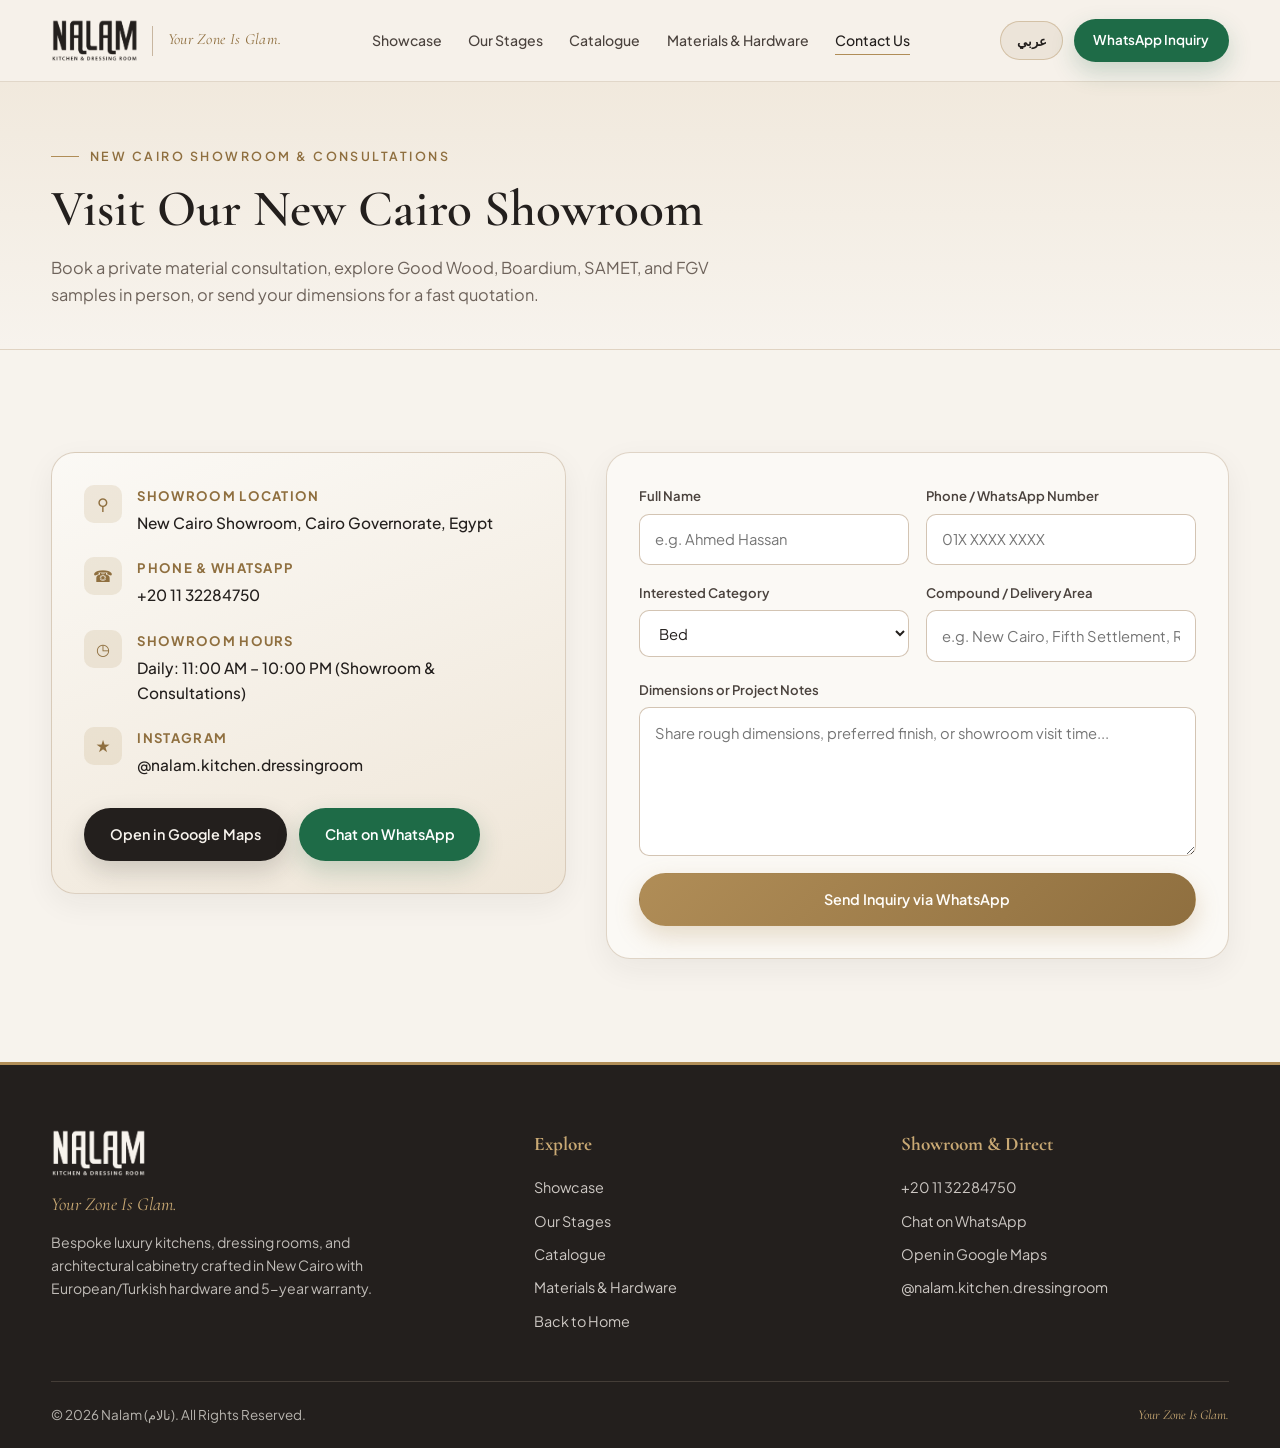
==== contact.html @ 6b7f54b6 "Last Sync: 2026-11-19 06:26 (Mobile)" ====
<!DOCTYPE html>
<html lang="en" dir="ltr">
<head>
  <meta charset="UTF-8">
  <meta name="viewport" content="width=device-width, initial-scale=1.0">
  <title>Contact &amp; Showroom Consultation — Nalam (نالام) New Cairo</title>
  <meta name="description" content="Visit the Nalam (نالام) New Cairo showroom or book a kitchen, dressing room, or custom furniture consultation directly via WhatsApp.">
  <link rel="preconnect" href="https://fonts.googleapis.com">
  <link rel="preconnect" href="https://fonts.gstatic.com" crossorigin>
  <link href="https://fonts.googleapis.com/css2?family=Amiri:wght@400;700&family=Cairo:wght@400;500;600;700&family=Cormorant+Garamond:ital,wght@0,500;0,600;0,700;1,400;1,600&family=Plus+Jakarta+Sans:wght@400;500;600;700&display=swap" rel="stylesheet">
  <link rel="stylesheet" href="css/style.css">
</head>
<body>

  <!-- Shared Sticky Glassmorphism Beige Header -->
  <header class="site-header" id="top">
    <div class="container header-inner">
      <a href="index.html" class="brand-lockup" aria-label="Nalam Home">
        <img src="assets/logo.png" alt="Nalam — Kitchen &amp; Dressing Room" class="brand-logo">
        <span class="brand-divider" aria-hidden="true"></span>
        <span class="brand-slogan">Your Zone Is Glam.</span>
      </a>

      <nav aria-label="Primary Navigation">
        <ul class="nav-links">
          <li><a href="index.html#showcase" data-i18n="nav_showcase">Showcase</a></li>
          <li><a href="index.html#stages" data-i18n="nav_stages">Our Stages</a></li>
          <li><a href="index.html#catalogue" data-i18n="nav_catalogue">Catalogue</a></li>
          <li><a href="index.html#materials" data-i18n="nav_materials">Materials &amp; Hardware</a></li>
          <li><a href="contact.html" class="active" data-i18n="nav_contact">Contact Us</a></li>
        </ul>
      </nav>

      <div class="header-actions">
        <button type="button" class="lang-toggle" data-lang-toggle aria-label="Switch Language">
          <span data-i18n="lang_btn">عربي</span>
        </button>
        <a href="https://wa.me/201132284750" target="_blank" rel="noopener noreferrer" class="btn btn-wa header-wa" data-i18n="nav_wa">WhatsApp Inquiry</a>
        <button type="button" class="menu-btn" id="mobileMenuBtn" aria-label="Menu" aria-expanded="false">&#9776;</button>
      </div>
    </div>
  </header>

  <!-- Mobile Navigation Drawer -->
  <div class="mobile-drawer" id="mobileDrawer">
    <ul>
      <li><a href="index.html#showcase" data-i18n="nav_showcase">Showcase</a></li>
      <li><a href="index.html#stages" data-i18n="nav_stages">Our Stages</a></li>
      <li><a href="index.html#catalogue" data-i18n="nav_catalogue">Catalogue</a></li>
      <li><a href="index.html#materials" data-i18n="nav_materials">Materials &amp; Hardware</a></li>
      <li><a href="contact.html" data-i18n="nav_contact">Contact Us</a></li>
    </ul>
    <a href="https://wa.me/201132284750" target="_blank" rel="noopener noreferrer" class="btn btn-wa" style="width:100%;" data-i18n="nav_wa">WhatsApp Inquiry</a>
  </div>

  <!-- Contact Page Hero -->
  <section class="page-hero">
    <div class="container">
      <div class="eyebrow" data-i18n="contact_eyebrow">NEW CAIRO SHOWROOM &amp; CONSULTATIONS</div>
      <h1 class="section-title" data-i18n="contact_page_title">Visit Our New Cairo Showroom</h1>
      <p class="section-subtitle" style="max-width:680px;" data-i18n="contact_page_sub">Book a private material consultation, explore Good Wood, Boardium, SAMET, and FGV samples in person, or send your dimensions for a fast quotation.</p>
    </div>
  </section>

  <!-- Showroom Details & Consultation Form -->
  <section class="section-pad contact-section">
    <div class="container">
      <div class="contact-grid">
        <div class="showroom-card">
          <div class="showroom-item">
            <div class="showroom-dot">&#9906;</div>
            <div>
              <h4 data-i18n="lbl_location">Showroom Location</h4>
              <p data-config-address>New Cairo Showroom, Cairo Governorate, Egypt</p>
            </div>
          </div>
          <div class="showroom-item">
            <div class="showroom-dot">&#9742;</div>
            <div>
              <h4 data-i18n="lbl_phone">Phone &amp; WhatsApp</h4>
              <a href="tel:+201132284750" dir="ltr">+20 11 32284750</a>
            </div>
          </div>
          <div class="showroom-item">
            <div class="showroom-dot">&#9719;</div>
            <div>
              <h4 data-i18n="lbl_hours">Showroom Hours</h4>
              <p data-config-hours>Daily: 11:00 AM – 10:00 PM (Showroom &amp; Consultations)</p>
            </div>
          </div>
          <div class="showroom-item">
            <div class="showroom-dot">&#9733;</div>
            <div>
              <h4 data-i18n="lbl_social">Instagram</h4>
              <a href="https://www.instagram.com/nalam.kitchen.dressingroom/" target="_blank" rel="noopener noreferrer">@nalam.kitchen.dressingroom</a>
            </div>
          </div>

          <div class="showroom-actions">
            <a href="https://maps.app.goo.gl/vt4eZUMmj4ZkwLQM6" target="_blank" rel="noopener noreferrer" class="btn btn-primary" data-i18n="btn_maps">Open in Google Maps</a>
            <a href="https://wa.me/201132284750" target="_blank" rel="noopener noreferrer" class="btn btn-wa" data-i18n="btn_wa_direct">Chat on WhatsApp</a>
          </div>
        </div>

        <form class="inquiry-form" data-wa-inquiry-form>
          <div class="form-group">
            <label for="cName" data-i18n="form_name">Full Name</label>
            <input id="cName" name="name" type="text" required data-i18n-placeholder="form_name_ph" placeholder="e.g. Ahmed Hassan">
          </div>
          <div class="form-group">
            <label for="cPhone" data-i18n="form_phone">Phone / WhatsApp Number</label>
            <input id="cPhone" name="phone" type="tel" required dir="ltr" data-i18n-placeholder="form_phone_ph" placeholder="01X XXXX XXXX">
          </div>
          <div class="form-group">
            <label for="cCat" data-i18n="form_category">Interested Category</label>
            <select id="cCat" name="category" data-inquiry-cat-select></select>
          </div>
          <div class="form-group">
            <label for="cArea" data-i18n="form_area">Compound / Delivery Area</label>
            <input id="cArea" name="area" type="text" required data-i18n-placeholder="form_area_ph" placeholder="e.g. New Cairo, Fifth Settlement, Rehab">
          </div>
          <div class="form-group full">
            <label for="cNotes" data-i18n="form_notes">Dimensions or Project Notes</label>
            <textarea id="cNotes" name="notes" rows="5" data-i18n-placeholder="form_notes_ph" placeholder="Share rough dimensions, preferred finish, or showroom visit time..."></textarea>
          </div>
          <div class="form-group full">
            <button type="submit" class="btn btn-gold" style="width:100%;" data-i18n="form_submit">Send Inquiry via WhatsApp</button>
          </div>
        </form>
      </div>
    </div>
  </section>

  <!-- Shared Global Footer -->
  <footer class="site-footer">
    <div class="container">
      <div class="footer-grid">
        <div>
          <img src="assets/logo-light.png" alt="Nalam — Kitchen &amp; Dressing Room" class="footer-logo">
          <div class="footer-slogan">Your Zone Is Glam.</div>
          <p class="footer-desc" data-i18n="footer_desc">Bespoke luxury kitchens, dressing rooms, and architectural cabinetry crafted in New Cairo with European/Turkish hardware and 5-year warranty.</p>
        </div>

        <div class="footer-col">
          <h4 data-i18n="footer_nav_title">Explore</h4>
          <ul class="footer-links">
            <li><a href="index.html#showcase" data-i18n="nav_showcase">Showcase</a></li>
            <li><a href="index.html#stages" data-i18n="nav_stages">Our Stages</a></li>
            <li><a href="index.html#catalogue" data-i18n="nav_catalogue">Catalogue</a></li>
            <li><a href="index.html#materials" data-i18n="nav_materials">Materials &amp; Hardware</a></li>
            <li><a href="index.html" data-i18n="back_home">Back to Home</a></li>
          </ul>
        </div>

        <div class="footer-col">
          <h4 data-i18n="footer_contact_title">Showroom &amp; Direct</h4>
          <ul class="footer-links">
            <li><a href="tel:+201132284750" dir="ltr">+20 11 32284750</a></li>
            <li><a href="https://wa.me/201132284750" target="_blank" rel="noopener noreferrer" data-i18n="btn_wa_direct">Chat on WhatsApp</a></li>
            <li><a href="https://maps.app.goo.gl/vt4eZUMmj4ZkwLQM6" target="_blank" rel="noopener noreferrer" data-i18n="btn_maps">Open in Google Maps</a></li>
            <li><a href="https://www.instagram.com/nalam.kitchen.dressingroom/" target="_blank" rel="noopener noreferrer">@nalam.kitchen.dressingroom</a></li>
          </ul>
        </div>
      </div>

      <div class="footer-bottom">
        <span>© 2026 Nalam (نالام). All Rights Reserved.</span>
        <span style="font-family:var(--font-serif);font-style:italic;color:var(--gold-light);">Your Zone Is Glam.</span>
      </div>
    </div>
  </footer>

  <div class="toast" id="nalamToast" role="status" aria-live="polite"></div>

  <script src="js/products.js"></script>
  <script src="js/main.js"></script>
</body>
</html>
---- css/style.css ----
/* ==========================================================================
   NALAM (نالام) — Luxury Custom Furniture, Kitchens & Dressing Rooms
   Warm Luxury Beige Architectural Editorial Stylesheet (EN / AR RTL Ready)
   ========================================================================== */

:root {
  --bg-cream: #F7F3ED;
  --bg-sand: #EFE6D8;
  --bg-card: #FBF9F5;
  --bg-glass: rgba(247, 243, 237, 0.86);
  --taupe: #C8B6A0;
  --taupe-soft: rgba(200, 182, 160, 0.35);
  --espresso: #231F1D;
  --espresso-soft: #4A423D;
  --espresso-muted: #6E635B;
  --gold: #B08D57;
  --gold-light: #C9A974;
  --gold-dark: #8F6F3F;
  --border-subtle: rgba(35, 31, 29, 0.1);
  --shadow-soft: 0 18px 45px rgba(35, 31, 29, 0.08);
  --shadow-card: 0 10px 30px rgba(35, 31, 29, 0.06);
  --shadow-hover: 0 22px 50px rgba(35, 31, 29, 0.13);
  --radius-sm: 10px;
  --radius-md: 16px;
  --radius-lg: 24px;
  --font-serif: 'Cormorant Garamond', Georgia, 'Times New Roman', serif;
  --font-sans: 'Plus Jakarta Sans', -apple-system, BlinkMacSystemFont, 'Segoe UI', sans-serif;
  --font-ar: 'Cairo', 'Tajawal', sans-serif;
  --font-ar-serif: 'Amiri', 'Cairo', serif;
  --header-h: 82px;
  --transition: 0.35s cubic-bezier(0.22, 1, 0.36, 1);
}

*, *::before, *::after {
  box-sizing: border-box;
  margin: 0;
  padding: 0;
}

html {
  scroll-behavior: smooth;
  font-size: 16px;
  background: var(--bg-cream);
  color: var(--espresso);
}

body {
  font-family: var(--font-sans);
  background: linear-gradient(180deg, var(--bg-cream) 0%, var(--bg-sand) 50%, var(--bg-cream) 100%);
  color: var(--espresso);
  line-height: 1.65;
  overflow-x: hidden;
  -webkit-font-smoothing: antialiased;
}

html[dir="rtl"] body {
  font-family: var(--font-ar);
}

html[dir="rtl"] h1,
html[dir="rtl"] h2,
html[dir="rtl"] h3,
html[dir="rtl"] .serif {
  font-family: var(--font-ar-serif);
  letter-spacing: 0;
}

img, video {
  max-width: 100%;
  display: block;
}

a {
  color: inherit;
  text-decoration: none;
}

button, input, select, textarea {
  font: inherit;
  color: inherit;
}

.container {
  width: min(1240px, 92%);
  margin-inline: auto;
}

.serif {
  font-family: var(--font-serif);
}

.eyebrow {
  display: inline-flex;
  align-items: center;
  gap: 0.65rem;
  font-size: 0.78rem;
  font-weight: 600;
  letter-spacing: 0.2em;
  text-transform: uppercase;
  color: var(--gold-dark);
  margin-bottom: 0.85rem;
}

html[dir="rtl"] .eyebrow {
  letter-spacing: 0.04em;
  text-transform: none;
  font-size: 0.88rem;
}

.eyebrow::before {
  content: '';
  width: 28px;
  height: 1px;
  background: var(--gold);
}

.section-header {
  max-width: 680px;
  margin-bottom: 3rem;
}

.section-header.centered {
  margin-inline: auto;
  text-align: center;
}

.section-header.centered .eyebrow {
  justify-content: center;
}

.section-header.centered .eyebrow::after {
  content: '';
  width: 28px;
  height: 1px;
  background: var(--gold);
}

.section-title {
  font-family: var(--font-serif);
  font-size: clamp(2rem, 4vw, 3.25rem);
  font-weight: 600;
  line-height: 1.15;
  color: var(--espresso);
  margin-bottom: 0.9rem;
}

.section-subtitle {
  font-size: 1.02rem;
  color: var(--espresso-muted);
  line-height: 1.7;
}

.section-pad {
  padding-block: clamp(4.5rem, 8vw, 7rem);
}

/* ==========================================================================
   Buttons
   ========================================================================== */
.btn {
  display: inline-flex;
  align-items: center;
  justify-content: center;
  gap: 0.55rem;
  padding: 0.85rem 1.55rem;
  border-radius: 999px;
  font-size: 0.9rem;
  font-weight: 600;
  border: 1px solid transparent;
  cursor: pointer;
  transition: transform var(--transition), background var(--transition), border-color var(--transition), box-shadow var(--transition), color var(--transition);
  white-space: nowrap;
}

.btn:hover {
  transform: translateY(-2px);
}

.btn-primary {
  background: var(--espresso);
  color: var(--bg-cream);
  box-shadow: 0 10px 24px rgba(35, 31, 29, 0.18);
}

.btn-primary:hover {
  background: #36302D;
  box-shadow: 0 14px 30px rgba(35, 31, 29, 0.24);
}

.btn-gold {
  background: linear-gradient(135deg, var(--gold) 0%, var(--gold-dark) 100%);
  color: #FFFDF9;
  box-shadow: 0 10px 24px rgba(176, 141, 87, 0.28);
}

.btn-gold:hover {
  background: linear-gradient(135deg, var(--gold-light) 0%, var(--gold) 100%);
}

.btn-outline {
  background: transparent;
  border-color: rgba(35, 31, 29, 0.24);
  color: var(--espresso);
}

.btn-outline:hover {
  border-color: var(--gold);
  background: rgba(176, 141, 87, 0.08);
}

.btn-wa {
  background: #1E6B47;
  color: #FFFFFF;
  box-shadow: 0 10px 24px rgba(30, 107, 71, 0.22);
}

.btn-wa:hover {
  background: #175739;
}

/* ==========================================================================
   Sticky Glassmorphism Header
   ========================================================================== */
.site-header {
  position: fixed;
  inset-inline: 0;
  top: 0;
  z-index: 900;
  height: var(--header-h);
  background: var(--bg-glass);
  backdrop-filter: blur(18px);
  -webkit-backdrop-filter: blur(18px);
  border-bottom: 1px solid rgba(200, 182, 160, 0.45);
  transition: box-shadow var(--transition), background var(--transition);
}

.site-header.scrolled {
  background: rgba(247, 243, 237, 0.94);
  box-shadow: 0 10px 30px rgba(35, 31, 29, 0.07);
}

.header-inner {
  height: 100%;
  display: flex;
  align-items: center;
  justify-content: space-between;
  gap: 1.25rem;
}

.brand-lockup {
  display: flex;
  align-items: center;
  gap: 0.9rem;
  flex-shrink: 0;
}

.brand-logo {
  height: 44px;
  width: auto;
  object-fit: contain;
}

.brand-divider {
  width: 1px;
  height: 30px;
  background: var(--taupe);
}

.brand-slogan {
  font-family: var(--font-serif);
  font-style: italic;
  font-size: 0.98rem;
  color: var(--gold-dark);
  letter-spacing: 0.02em;
  line-height: 1.2;
}

.nav-links {
  display: flex;
  align-items: center;
  gap: 1.65rem;
  list-style: none;
}

.nav-links a {
  font-size: 0.88rem;
  font-weight: 500;
  color: var(--espresso-soft);
  position: relative;
  padding-block: 0.25rem;
  transition: color var(--transition);
}

.nav-links a::after {
  content: '';
  position: absolute;
  inset-inline-start: 0;
  bottom: -2px;
  width: 0;
  height: 1.5px;
  background: var(--gold);
  transition: width var(--transition);
}

.nav-links a:hover,
.nav-links a.active {
  color: var(--espresso);
}

.nav-links a:hover::after,
.nav-links a.active::after {
  width: 100%;
}

.header-actions {
  display: flex;
  align-items: center;
  gap: 0.7rem;
}

.lang-toggle {
  display: inline-flex;
  align-items: center;
  gap: 0.35rem;
  padding: 0.48rem 0.95rem;
  border-radius: 999px;
  background: rgba(200, 182, 160, 0.22);
  border: 1px solid rgba(176, 141, 87, 0.4);
  font-size: 0.82rem;
  font-weight: 600;
  color: var(--espresso);
  cursor: pointer;
  transition: var(--transition);
}

.lang-toggle:hover {
  background: rgba(176, 141, 87, 0.2);
  border-color: var(--gold);
}

.header-wa {
  padding: 0.58rem 1.15rem;
  font-size: 0.84rem;
}

.menu-btn {
  display: none;
  background: transparent;
  border: 1px solid var(--taupe);
  border-radius: 10px;
  width: 42px;
  height: 42px;
  align-items: center;
  justify-content: center;
  cursor: pointer;
  color: var(--espresso);
}

.mobile-drawer {
  display: none;
  position: fixed;
  top: var(--header-h);
  inset-inline: 0;
  background: rgba(247, 243, 237, 0.98);
  backdrop-filter: blur(20px);
  border-bottom: 1px solid var(--taupe);
  padding: 1.5rem 5%;
  z-index: 890;
  box-shadow: var(--shadow-soft);
}

.mobile-drawer.open {
  display: block;
}

.mobile-drawer ul {
  list-style: none;
  display: flex;
  flex-direction: column;
  gap: 1rem;
  margin-bottom: 1.25rem;
}

.mobile-drawer a {
  font-size: 1.05rem;
  font-weight: 500;
}

/* ==========================================================================
   Hero Scroll-Reveal Kitchen Transformation (280vh Sticky Track)
   ========================================================================== */
.hero-scroll-track {
  position: relative;
  height: 300vh;
  background: linear-gradient(180deg, #F7F3ED 0%, #EFE6D8 100%);
}

.hero-sticky {
  position: sticky;
  top: 0;
  height: 100vh;
  padding-top: var(--header-h);
  display: flex;
  flex-direction: column;
  justify-content: center;
  overflow: hidden;
}

.hero-shell {
  width: min(1320px, 94%);
  margin-inline: auto;
  display: grid;
  grid-template-columns: 1.45fr 0.85fr;
  gap: 2.2rem;
  align-items: center;
}

.room-stage-frame {
  position: relative;
  width: 100%;
  aspect-ratio: 16 / 9;
  border-radius: var(--radius-lg);
  overflow: hidden;
  background: #E6DCCD;
  box-shadow: 0 28px 70px rgba(35, 31, 29, 0.16);
  border: 1px solid rgba(255, 255, 255, 0.65);
}

.room-layer {
  position: absolute;
  inset: 0;
  width: 100%;
  height: 100%;
  object-fit: cover;
  opacity: 0;
  transform: translateY(28px) scale(1.015);
  transition: opacity 0.55s cubic-bezier(0.22, 1, 0.36, 1), transform 0.65s cubic-bezier(0.22, 1, 0.36, 1);
  will-change: opacity, transform;
}

.room-layer.base-layer {
  opacity: 1;
  transform: none;
  z-index: 1;
}

.room-layer.visible {
  opacity: 1;
  transform: translateY(0) scale(1);
}

.room-layer[data-stage="1"] { z-index: 2; }
.room-layer[data-stage="2"] { z-index: 3; }
.room-layer[data-stage="3"] { z-index: 4; }
.room-layer[data-stage="4"] { z-index: 5; }
.room-layer[data-stage="5"] { z-index: 6; }

.stage-badge-overlay {
  position: absolute;
  top: 1rem;
  inset-inline-start: 1rem;
  z-index: 10;
  display: inline-flex;
  align-items: center;
  gap: 0.55rem;
  padding: 0.45rem 0.95rem;
  border-radius: 999px;
  background: rgba(35, 31, 29, 0.72);
  backdrop-filter: blur(10px);
  color: #F7F3ED;
  font-size: 0.78rem;
  font-weight: 600;
  letter-spacing: 0.08em;
}

.stage-badge-dot {
  width: 8px;
  height: 8px;
  border-radius: 50%;
  background: var(--gold-light);
  box-shadow: 0 0 10px var(--gold-light);
}

.stage-progress-bar {
  position: absolute;
  inset-inline: 0;
  bottom: 0;
  height: 4px;
  background: rgba(247, 243, 237, 0.25);
  z-index: 10;
}

.stage-progress-fill {
  height: 100%;
  width: 0%;
  background: linear-gradient(90deg, var(--gold) 0%, var(--gold-light) 100%);
  transition: width 0.15s linear;
}

.hero-editorial-panel {
  display: flex;
  flex-direction: column;
  gap: 1.25rem;
}

.hero-title {
  font-family: var(--font-serif);
  font-size: clamp(2.1rem, 3.6vw, 3.35rem);
  font-weight: 600;
  line-height: 1.1;
  color: var(--espresso);
}

.hero-title span {
  color: var(--gold-dark);
  font-style: italic;
}

.hero-lead {
  font-size: 0.98rem;
  color: var(--espresso-muted);
}

.stage-callout-stack {
  position: relative;
  min-height: 158px;
}

.stage-card {
  position: absolute;
  inset: 0;
  background: rgba(251, 249, 245, 0.92);
  border: 1px solid rgba(200, 182, 160, 0.65);
  border-radius: var(--radius-md);
  padding: 1.2rem 1.35rem;
  box-shadow: var(--shadow-card);
  opacity: 0;
  pointer-events: none;
  transform: translateY(60px);
  transition: opacity 0.45s cubic-bezier(0.22, 1, 0.36, 1), transform 0.55s cubic-bezier(0.22, 1, 0.36, 1);
  display: flex;
  flex-direction: column;
  justify-content: center;
}

.stage-card.active {
  opacity: 1;
  pointer-events: auto;
  transform: translateY(0);
}

.stage-card-step {
  font-size: 0.74rem;
  font-weight: 700;
  letter-spacing: 0.16em;
  text-transform: uppercase;
  color: var(--gold-dark);
  margin-bottom: 0.35rem;
}

.stage-card h3 {
  font-family: var(--font-serif);
  font-size: 1.45rem;
  font-weight: 600;
  color: var(--espresso);
  margin-bottom: 0.35rem;
}

.stage-card p {
  font-size: 0.88rem;
  color: var(--espresso-muted);
  line-height: 1.55;
}

.stage-pills {
  display: flex;
  flex-wrap: wrap;
  gap: 0.45rem;
}

.stage-pill {
  padding: 0.42rem 0.78rem;
  border-radius: 999px;
  font-size: 0.76rem;
  font-weight: 600;
  background: rgba(251, 249, 245, 0.75);
  border: 1px solid rgba(200, 182, 160, 0.7);
  color: var(--espresso-soft);
  cursor: pointer;
  transition: var(--transition);
}

.stage-pill:hover {
  border-color: var(--gold);
}

.stage-pill.active {
  background: var(--espresso);
  border-color: var(--espresso);
  color: var(--bg-cream);
}

.hero-cta-row {
  display: flex;
  flex-wrap: wrap;
  gap: 0.75rem;
  align-items: center;
}

.scroll-cue {
  display: inline-flex;
  align-items: center;
  gap: 0.5rem;
  font-size: 0.8rem;
  color: var(--espresso-muted);
  margin-top: 0.15rem;
}

.scroll-cue-line {
  width: 22px;
  height: 2px;
  background: var(--gold);
  animation: pulseLine 1.8s infinite ease-in-out;
}

@keyframes pulseLine {
  0%, 100% { opacity: 0.4; transform: scaleX(0.7); }
  50% { opacity: 1; transform: scaleX(1.1); }
}

/* ==========================================================================
   3-Stage Craftsmanship Journey & Real Project Spotlight
   ========================================================================== */
.stages-section {
  background: linear-gradient(180deg, var(--bg-sand) 0%, var(--bg-cream) 100%);
  border-top: 1px solid rgba(200, 182, 160, 0.35);
}

.journey-grid {
  display: grid;
  grid-template-columns: repeat(3, 1fr);
  gap: 1.75rem;
}

.journey-card {
  background: var(--bg-card);
  border-radius: var(--radius-lg);
  overflow: hidden;
  border: 1px solid rgba(200, 182, 160, 0.45);
  box-shadow: var(--shadow-card);
  transition: transform var(--transition), box-shadow var(--transition);
  display: flex;
  flex-direction: column;
}

.journey-card:hover {
  transform: translateY(-6px);
  box-shadow: var(--shadow-hover);
}

.journey-img-wrap {
  position: relative;
  aspect-ratio: 3 / 4;
  overflow: hidden;
  background: #EAE0D1;
  cursor: pointer;
}

.journey-img-wrap img {
  width: 100%;
  height: 100%;
  object-fit: cover;
  transition: transform 0.6s ease;
}

.journey-card:hover .journey-img-wrap img {
  transform: scale(1.03);
}

.journey-num {
  position: absolute;
  top: 1rem;
  inset-inline-start: 1rem;
  background: rgba(35, 31, 29, 0.82);
  color: var(--gold-light);
  font-family: var(--font-serif);
  font-size: 1.15rem;
  font-weight: 600;
  padding: 0.3rem 0.75rem;
  border-radius: 999px;
  backdrop-filter: blur(8px);
}

.journey-body {
  padding: 1.5rem;
  display: flex;
  flex-direction: column;
  gap: 0.55rem;
  flex: 1;
}

.journey-body h3 {
  font-family: var(--font-serif);
  font-size: 1.55rem;
  color: var(--espresso);
}

.journey-body p {
  font-size: 0.9rem;
  color: var(--espresso-muted);
}

.journey-tags {
  display: flex;
  flex-wrap: wrap;
  gap: 0.45rem;
  margin-top: auto;
  padding-top: 0.75rem;
}

.journey-tag {
  font-size: 0.74rem;
  font-weight: 600;
  padding: 0.28rem 0.68rem;
  border-radius: 999px;
  background: rgba(176, 141, 87, 0.13);
  color: var(--gold-dark);
}

/* Real Kitchen Spotlight */
.spotlight-box {
  margin-top: 4rem;
  background: var(--espresso);
  color: var(--bg-cream);
  border-radius: var(--radius-lg);
  padding: clamp(1.75rem, 4vw, 3rem);
  display: grid;
  grid-template-columns: 0.95fr 1.25fr;
  gap: 2.25rem;
  align-items: center;
  box-shadow: 0 24px 60px rgba(35, 31, 29, 0.2);
}

.spotlight-video-wrap {
  border-radius: var(--radius-md);
  overflow: hidden;
  background: #141110;
  border: 1px solid rgba(176, 141, 87, 0.35);
  aspect-ratio: 9 / 14;
  max-height: 500px;
  margin-inline: auto;
  width: 100%;
  max-width: 340px;
}

.spotlight-video-wrap video {
  width: 100%;
  height: 100%;
  object-fit: cover;
}

.spotlight-content .eyebrow {
  color: var(--gold-light);
}

.spotlight-content h3 {
  font-family: var(--font-serif);
  font-size: clamp(1.8rem, 3vw, 2.5rem);
  margin-bottom: 0.8rem;
  color: #FFFDF9;
}

.spotlight-quote {
  font-size: 0.98rem;
  color: rgba(247, 243, 237, 0.85);
  border-inline-start: 2px solid var(--gold);
  padding-inline-start: 1.1rem;
  margin-bottom: 1.5rem;
  line-height: 1.75;
}

.spotlight-photos {
  display: grid;
  grid-template-columns: 1fr 1fr;
  gap: 1rem;
}

.spotlight-photos img {
  width: 100%;
  aspect-ratio: 4 / 3;
  object-fit: cover;
  border-radius: var(--radius-sm);
  border: 1px solid rgba(200, 182, 160, 0.28);
  cursor: pointer;
  transition: transform var(--transition);
}

.spotlight-photos img:hover {
  transform: scale(1.03);
}

/* ==========================================================================
   Interactive 9-Category Sales Catalogue
   ========================================================================== */
.catalogue-section {
  background: var(--bg-cream);
}

.filter-bar {
  display: flex;
  flex-wrap: wrap;
  gap: 0.55rem;
  margin-bottom: 2.25rem;
}

.filter-tab {
  padding: 0.62rem 1.2rem;
  border-radius: 999px;
  background: var(--bg-card);
  border: 1px solid rgba(200, 182, 160, 0.65);
  color: var(--espresso-soft);
  font-size: 0.86rem;
  font-weight: 600;
  cursor: pointer;
  transition: var(--transition);
  display: inline-flex;
  align-items: center;
  gap: 0.4rem;
}

.filter-tab:hover {
  border-color: var(--gold);
  color: var(--espresso);
}

.filter-tab.active {
  background: var(--espresso);
  border-color: var(--espresso);
  color: var(--bg-cream);
  box-shadow: 0 8px 20px rgba(35, 31, 29, 0.16);
}

.filter-count {
  font-size: 0.72rem;
  opacity: 0.7;
}

.catalogue-grid {
  display: grid;
  grid-template-columns: repeat(3, 1fr);
  gap: 1.75rem;
}

.product-card {
  background: var(--bg-card);
  border-radius: var(--radius-md);
  overflow: hidden;
  border: 1px solid rgba(200, 182, 160, 0.45);
  box-shadow: var(--shadow-card);
  display: flex;
  flex-direction: column;
  transition: transform var(--transition), box-shadow var(--transition), border-color var(--transition);
  cursor: pointer;
}

.product-card:hover {
  transform: translateY(-6px);
  box-shadow: var(--shadow-hover);
  border-color: var(--gold);
}

.product-media {
  position: relative;
  aspect-ratio: 4 / 3;
  background: linear-gradient(135deg, #EFE6D8 0%, #E5D7C3 100%);
  overflow: hidden;
}

.product-media img {
  width: 100%;
  height: 100%;
  object-fit: cover;
  transition: transform 0.55s ease;
}

.product-card:hover .product-media img {
  transform: scale(1.04);
}

.product-cat-badge {
  position: absolute;
  top: 0.9rem;
  inset-inline-start: 0.9rem;
  padding: 0.32rem 0.78rem;
  border-radius: 999px;
  background: rgba(247, 243, 237, 0.92);
  backdrop-filter: blur(8px);
  color: var(--espresso);
  font-size: 0.74rem;
  font-weight: 700;
  letter-spacing: 0.05em;
  text-transform: uppercase;
}

.product-views-badge {
  position: absolute;
  bottom: 0.85rem;
  inset-inline-end: 0.85rem;
  padding: 0.28rem 0.68rem;
  border-radius: 999px;
  background: rgba(35, 31, 29, 0.74);
  color: #F7F3ED;
  font-size: 0.72rem;
  font-weight: 600;
}

.product-body {
  padding: 1.35rem 1.4rem 1.45rem;
  display: flex;
  flex-direction: column;
  gap: 0.6rem;
  flex: 1;
}

.product-title {
  font-family: var(--font-serif);
  font-size: 1.42rem;
  font-weight: 600;
  color: var(--espresso);
  line-height: 1.25;
}

.product-dims {
  font-size: 0.82rem;
  color: var(--gold-dark);
  font-weight: 600;
}

.product-spec {
  font-size: 0.85rem;
  color: var(--espresso-muted);
  line-height: 1.55;
  flex: 1;
}

.product-footer {
  display: flex;
  align-items: center;
  justify-content: space-between;
  gap: 0.75rem;
  padding-top: 0.9rem;
  margin-top: 0.35rem;
  border-top: 1px solid rgba(200, 182, 160, 0.4);
}

.product-price {
  display: flex;
  flex-direction: column;
}

.product-price-label {
  font-size: 0.7rem;
  text-transform: uppercase;
  letter-spacing: 0.08em;
  color: var(--espresso-muted);
}

.product-price-val {
  font-size: 1.15rem;
  font-weight: 700;
  color: var(--espresso);
}

.product-view-btn {
  padding: 0.55rem 1rem;
  font-size: 0.8rem;
}

/* ==========================================================================
   Materials & Hardware Section
   ========================================================================== */
.materials-section {
  background: linear-gradient(180deg, var(--bg-sand) 0%, #E9DEC9 100%);
  border-block: 1px solid rgba(200, 182, 160, 0.45);
}

.materials-grid {
  display: grid;
  grid-template-columns: repeat(4, 1fr);
  gap: 1.4rem;
}

.material-card {
  background: rgba(251, 249, 245, 0.9);
  border: 1px solid rgba(200, 182, 160, 0.55);
  border-radius: var(--radius-md);
  padding: 1.65rem 1.45rem;
  box-shadow: var(--shadow-card);
  display: flex;
  flex-direction: column;
  gap: 0.7rem;
  transition: transform var(--transition);
}

.material-card:hover {
  transform: translateY(-4px);
}

.material-icon {
  width: 46px;
  height: 46px;
  border-radius: 12px;
  background: linear-gradient(135deg, rgba(176, 141, 87, 0.2), rgba(200, 182, 160, 0.25));
  color: var(--gold-dark);
  display: grid;
  place-items: center;
  font-weight: 700;
  font-size: 1.1rem;
}

.material-card h3 {
  font-family: var(--font-serif);
  font-size: 1.38rem;
  color: var(--espresso);
}

.material-card p {
  font-size: 0.87rem;
  color: var(--espresso-muted);
  line-height: 1.6;
}

.warranty-strip {
  margin-top: 2.5rem;
  background: var(--espresso);
  color: var(--bg-cream);
  border-radius: var(--radius-md);
  padding: 1.5rem 2rem;
  display: grid;
  grid-template-columns: repeat(3, 1fr);
  gap: 1.5rem;
  text-align: center;
}

.warranty-item strong {
  display: block;
  font-family: var(--font-serif);
  font-size: 1.35rem;
  color: var(--gold-light);
  margin-bottom: 0.2rem;
}

.warranty-item span {
  font-size: 0.84rem;
  color: rgba(247, 243, 237, 0.78);
}

/* ==========================================================================
   Contact & Showroom Section
   ========================================================================== */
.contact-section {
  background: var(--bg-cream);
}

.contact-grid {
  display: grid;
  grid-template-columns: 0.95fr 1.15fr;
  gap: 2.5rem;
  align-items: start;
}

.showroom-card {
  background: linear-gradient(160deg, #FBF9F5 0%, #EFE6D8 100%);
  border: 1px solid rgba(200, 182, 160, 0.6);
  border-radius: var(--radius-lg);
  padding: 2rem;
  box-shadow: var(--shadow-card);
  display: flex;
  flex-direction: column;
  gap: 1.35rem;
}

.showroom-item {
  display: flex;
  gap: 0.95rem;
  align-items: flex-start;
}

.showroom-dot {
  width: 38px;
  height: 38px;
  border-radius: 10px;
  background: rgba(176, 141, 87, 0.16);
  color: var(--gold-dark);
  display: grid;
  place-items: center;
  flex-shrink: 0;
}

.showroom-item h4 {
  font-size: 0.82rem;
  text-transform: uppercase;
  letter-spacing: 0.1em;
  color: var(--gold-dark);
  margin-bottom: 0.2rem;
}

.showroom-item p, .showroom-item a {
  font-size: 0.96rem;
  color: var(--espresso);
  font-weight: 500;
}

.showroom-actions {
  display: flex;
  flex-wrap: wrap;
  gap: 0.75rem;
  padding-top: 0.5rem;
}

.inquiry-form {
  background: var(--bg-card);
  border: 1px solid rgba(200, 182, 160, 0.55);
  border-radius: var(--radius-lg);
  padding: 2rem;
  box-shadow: var(--shadow-card);
  display: grid;
  grid-template-columns: 1fr 1fr;
  gap: 1.1rem;
}

.form-group {
  display: flex;
  flex-direction: column;
  gap: 0.4rem;
}

.form-group.full {
  grid-column: 1 / -1;
}

.form-group label {
  font-size: 0.82rem;
  font-weight: 600;
  color: var(--espresso-soft);
}

.form-group input,
.form-group select,
.form-group textarea {
  padding: 0.78rem 0.95rem;
  border-radius: var(--radius-sm);
  border: 1px solid rgba(200, 182, 160, 0.8);
  background: #FFFFFF;
  font-size: 0.92rem;
  transition: border-color var(--transition), box-shadow var(--transition);
}

.form-group input:focus,
.form-group select:focus,
.form-group textarea:focus {
  outline: none;
  border-color: var(--gold);
  box-shadow: 0 0 0 3px rgba(176, 141, 87, 0.15);
}

/* ==========================================================================
   Multi-View Product Modal / Lightbox
   ========================================================================== */
.modal-backdrop {
  position: fixed;
  inset: 0;
  z-index: 1200;
  background: rgba(24, 20, 18, 0.76);
  backdrop-filter: blur(8px);
  display: none;
  align-items: center;
  justify-content: center;
  padding: 1.25rem;
  overflow-y: auto;
}

.modal-backdrop.open {
  display: flex;
}

.modal-panel {
  width: min(1040px, 100%);
  max-height: 92vh;
  overflow-y: auto;
  background: var(--bg-cream);
  border-radius: var(--radius-lg);
  border: 1px solid rgba(200, 182, 160, 0.65);
  box-shadow: 0 32px 80px rgba(0, 0, 0, 0.35);
  position: relative;
  display: grid;
  grid-template-columns: 1.15fr 1fr;
}

.modal-close {
  position: absolute;
  top: 1rem;
  inset-inline-end: 1rem;
  z-index: 20;
  width: 40px;
  height: 40px;
  border-radius: 50%;
  border: 1px solid rgba(200, 182, 160, 0.7);
  background: rgba(247, 243, 237, 0.94);
  color: var(--espresso);
  font-size: 1.25rem;
  cursor: pointer;
  display: grid;
  place-items: center;
  transition: var(--transition);
}

.modal-close:hover {
  background: var(--espresso);
  color: var(--bg-cream);
}

.modal-gallery {
  padding: 1.5rem;
  background: linear-gradient(180deg, #EFE6D8 0%, #F7F3ED 100%);
  display: flex;
  flex-direction: column;
  gap: 1rem;
}

.modal-main-img-wrap {
  position: relative;
  aspect-ratio: 4 / 3;
  border-radius: var(--radius-md);
  overflow: hidden;
  background: #E4D7C5;
  border: 1px solid rgba(200, 182, 160, 0.5);
}

.modal-main-img-wrap img {
  width: 100%;
  height: 100%;
  object-fit: cover;
}

.modal-angle-label {
  position: absolute;
  bottom: 0.75rem;
  inset-inline-start: 0.75rem;
  padding: 0.3rem 0.75rem;
  border-radius: 999px;
  background: rgba(35, 31, 29, 0.78);
  color: #FFFDF9;
  font-size: 0.75rem;
  font-weight: 600;
}

.modal-thumbs {
  display: grid;
  grid-template-columns: repeat(4, 1fr);
  gap: 0.65rem;
}

.modal-thumb {
  border-radius: 10px;
  overflow: hidden;
  border: 2px solid transparent;
  background: #E7DCCB;
  cursor: pointer;
  padding: 0;
  text-align: center;
  transition: var(--transition);
}

.modal-thumb img {
  width: 100%;
  aspect-ratio: 4 / 3;
  object-fit: cover;
}

.modal-thumb span {
  display: block;
  font-size: 0.68rem;
  font-weight: 600;
  padding: 0.3rem 0.2rem;
  color: var(--espresso-soft);
  background: var(--bg-card);
}

.modal-thumb.active {
  border-color: var(--gold);
  box-shadow: 0 6px 16px rgba(176, 141, 87, 0.25);
}

.modal-details {
  padding: 1.85rem 1.75rem;
  display: flex;
  flex-direction: column;
  gap: 1rem;
}

.modal-details h2 {
  font-family: var(--font-serif);
  font-size: 1.9rem;
  line-height: 1.15;
}

.modal-price-bar {
  display: flex;
  align-items: baseline;
  justify-content: space-between;
  padding: 0.85rem 1rem;
  background: rgba(200, 182, 160, 0.22);
  border-radius: var(--radius-sm);
  border: 1px solid rgba(176, 141, 87, 0.35);
}

.modal-price-val {
  font-size: 1.45rem;
  font-weight: 700;
  color: var(--espresso);
}

.modal-specs-list {
  list-style: none;
  display: flex;
  flex-direction: column;
  gap: 0.45rem;
  font-size: 0.87rem;
  color: var(--espresso-soft);
}

.modal-specs-list li {
  display: flex;
  gap: 0.5rem;
}

.modal-specs-list strong {
  color: var(--espresso);
}

.order-box {
  margin-top: 0.35rem;
  padding: 1.1rem;
  border-radius: var(--radius-md);
  background: var(--bg-card);
  border: 1px solid rgba(200, 182, 160, 0.65);
  display: flex;
  flex-direction: column;
  gap: 0.75rem;
}

.order-box h4 {
  font-size: 0.88rem;
  font-weight: 700;
  color: var(--gold-dark);
}

.instapay-pill {
  display: flex;
  align-items: center;
  justify-content: space-between;
  gap: 0.5rem;
  padding: 0.5rem 0.75rem;
  border-radius: 8px;
  background: rgba(176, 141, 87, 0.12);
  font-size: 0.8rem;
}

.copy-btn {
  padding: 0.25rem 0.6rem;
  border-radius: 6px;
  border: 1px solid var(--gold);
  background: transparent;
  color: var(--gold-dark);
  font-size: 0.74rem;
  font-weight: 600;
  cursor: pointer;
}

.order-grid {
  display: grid;
  grid-template-columns: 1fr 1fr;
  gap: 0.65rem;
}

.order-grid input,
.order-grid select {
  padding: 0.62rem 0.8rem;
  border-radius: 8px;
  border: 1px solid rgba(200, 182, 160, 0.8);
  background: #FFFFFF;
  font-size: 0.85rem;
}

.order-grid .full {
  grid-column: 1 / -1;
}

/* Image Zoom Lightbox */
.zoom-modal {
  position: fixed;
  inset: 0;
  z-index: 1300;
  background: rgba(18, 15, 14, 0.9);
  display: none;
  align-items: center;
  justify-content: center;
  padding: 1.5rem;
}

.zoom-modal.open {
  display: flex;
}

.zoom-modal img {
  max-height: 88vh;
  max-width: 92vw;
  border-radius: var(--radius-md);
  box-shadow: 0 24px 70px rgba(0, 0, 0, 0.5);
}

/* Toast Notification */
.toast {
  position: fixed;
  bottom: 1.5rem;
  inset-inline-end: 1.5rem;
  z-index: 1400;
  background: var(--espresso);
  color: var(--bg-cream);
  padding: 0.8rem 1.25rem;
  border-radius: 12px;
  border: 1px solid var(--gold);
  font-size: 0.86rem;
  box-shadow: 0 14px 36px rgba(0, 0, 0, 0.25);
  opacity: 0;
  transform: translateY(16px);
  pointer-events: none;
  transition: var(--transition);
}

.toast.show {
  opacity: 1;
  transform: translateY(0);
}

/* ==========================================================================
   Global Footer (Shared Across Every Page)
   ========================================================================== */
.site-footer {
  background: var(--espresso);
  color: var(--bg-cream);
  padding-top: 4rem;
  border-top: 3px solid var(--gold);
}

.footer-grid {
  display: grid;
  grid-template-columns: 1.35fr 1fr 1fr;
  gap: 2.5rem;
  padding-bottom: 3rem;
}

.footer-logo {
  height: 48px;
  width: auto;
  margin-bottom: 0.75rem;
}

.footer-slogan {
  font-family: var(--font-serif);
  font-style: italic;
  font-size: 1.15rem;
  color: var(--gold-light);
  margin-bottom: 0.75rem;
}

.footer-desc {
  font-size: 0.88rem;
  color: rgba(247, 243, 237, 0.74);
  max-width: 360px;
}

.footer-col h4 {
  font-family: var(--font-serif);
  font-size: 1.2rem;
  color: var(--gold-light);
  margin-bottom: 1rem;
}

.footer-links {
  list-style: none;
  display: flex;
  flex-direction: column;
  gap: 0.6rem;
  font-size: 0.9rem;
  color: rgba(247, 243, 237, 0.8);
}

.footer-links a:hover {
  color: var(--gold-light);
}

.footer-bottom {
  border-top: 1px solid rgba(200, 182, 160, 0.2);
  padding-block: 1.35rem;
  display: flex;
  flex-wrap: wrap;
  align-items: center;
  justify-content: space-between;
  gap: 0.75rem;
  font-size: 0.84rem;
  color: rgba(247, 243, 237, 0.7);
}

/* Contact Dedicated Page Hero */
.page-hero {
  padding-top: calc(var(--header-h) + 3.5rem);
  padding-bottom: 2.5rem;
  background: linear-gradient(180deg, var(--bg-sand) 0%, var(--bg-cream) 100%);
  border-bottom: 1px solid rgba(200, 182, 160, 0.4);
}

/* ==========================================================================
   Responsive Design
   ========================================================================== */
@media (max-width: 1080px) {
  .hero-shell {
    grid-template-columns: 1fr;
    gap: 1.35rem;
  }
  .hero-sticky {
    justify-content: flex-start;
    padding-top: calc(var(--header-h) + 1rem);
  }
  .catalogue-grid,
  .journey-grid {
    grid-template-columns: repeat(2, 1fr);
  }
  .materials-grid {
    grid-template-columns: repeat(2, 1fr);
  }
  .spotlight-box,
  .contact-grid,
  .modal-panel {
    grid-template-columns: 1fr;
  }
  .footer-grid {
    grid-template-columns: 1fr 1fr;
  }
}

@media (max-width: 820px) {
  .nav-links,
  .brand-divider,
  .brand-slogan,
  .header-wa {
    display: none;
  }
  .menu-btn {
    display: inline-flex;
  }
  .hero-scroll-track {
    height: 260vh;
  }
  .catalogue-grid,
  .journey-grid,
  .materials-grid,
  .warranty-strip,
  .inquiry-form,
  .footer-grid {
    grid-template-columns: 1fr;
  }
  .order-grid {
    grid-template-columns: 1fr;
  }
}
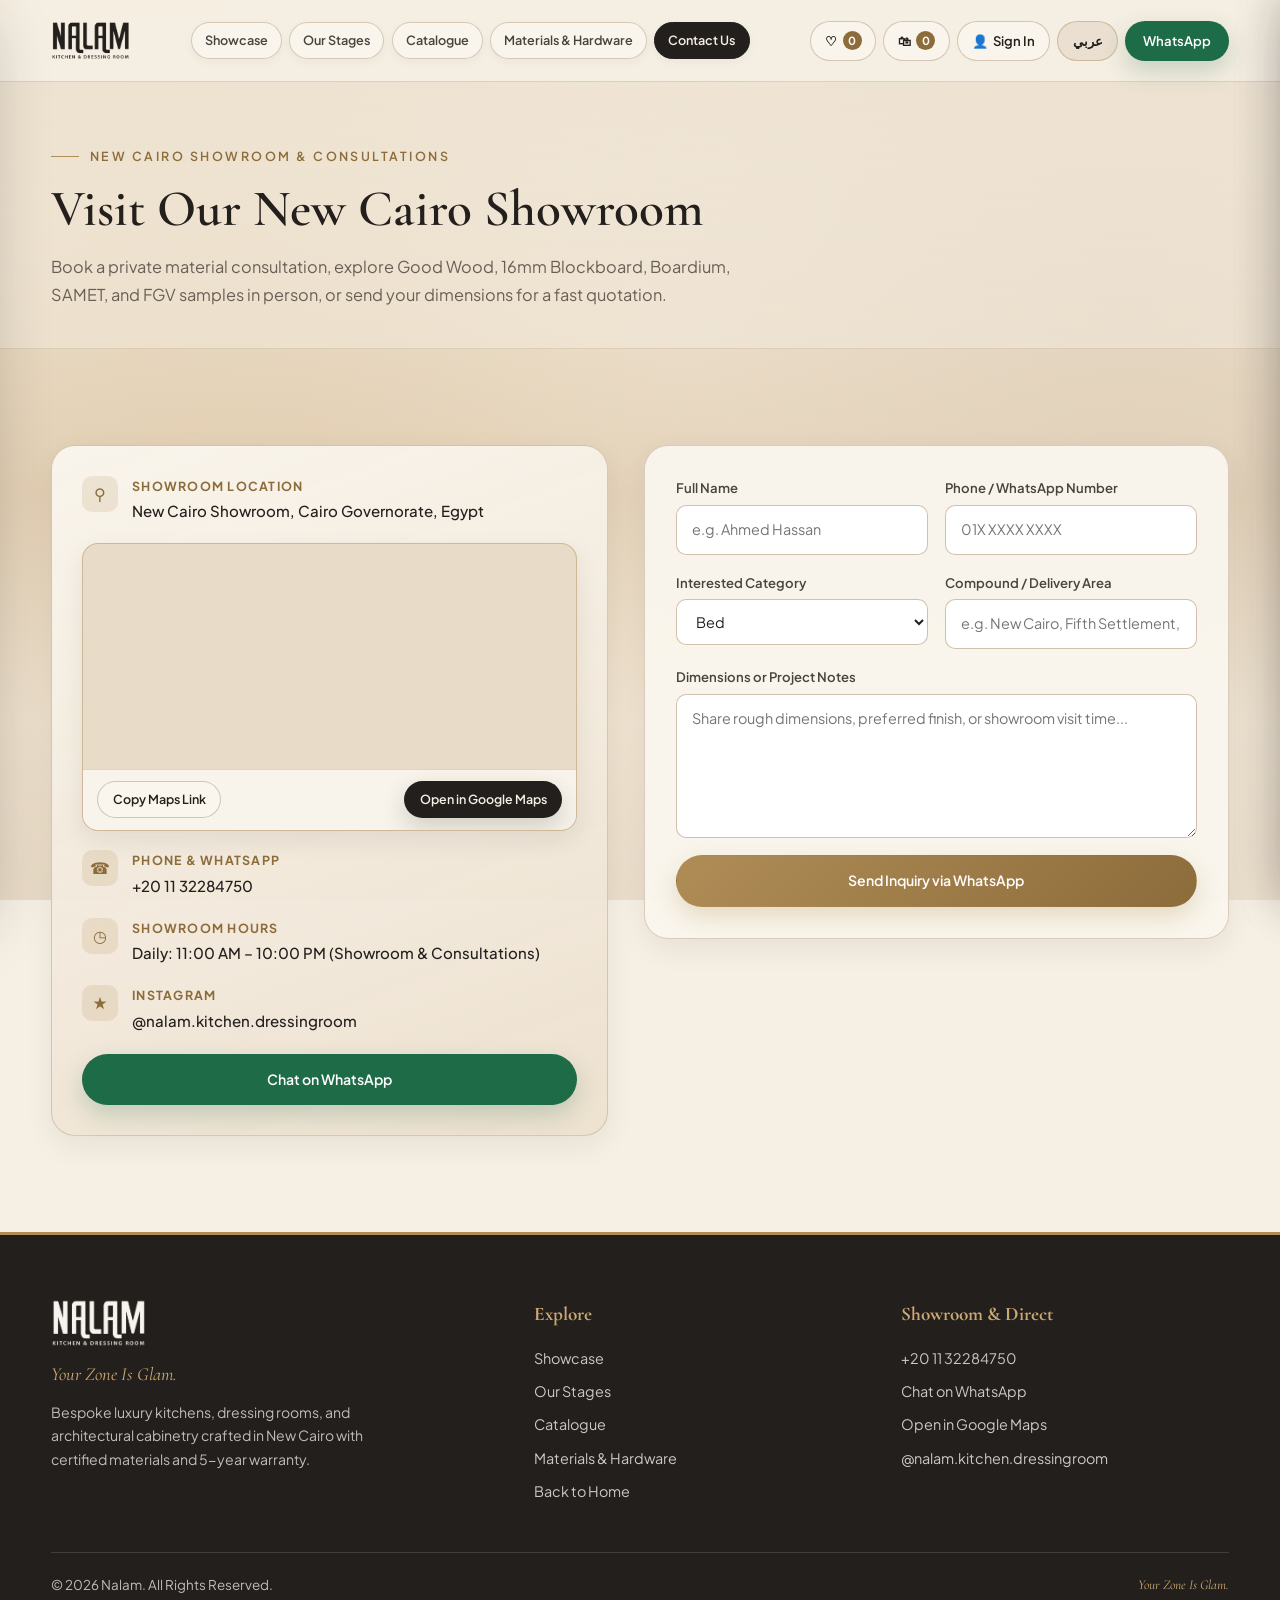
==== commit f179f0fc: "Last Sync: 2026-11-19 16:25 (Mobile)" ====
--- a/contact.html
+++ b/contact.html
@@ -3,8 +3,8 @@
 <head>
   <meta charset="UTF-8">
   <meta name="viewport" content="width=device-width, initial-scale=1.0">
-  <title>Contact &amp; Showroom Consultation — Nalam (نالام) New Cairo</title>
-  <meta name="description" content="Visit the Nalam (نالام) New Cairo showroom or book a kitchen, dressing room, or custom furniture consultation directly via WhatsApp.">
+  <title>Contact &amp; Showroom Consultation — Nalam New Cairo</title>
+  <meta name="description" content="Visit the Nalam New Cairo showroom or book a kitchen, dressing room, or custom furniture consultation directly via WhatsApp.">
   <link rel="preconnect" href="https://fonts.googleapis.com">
   <link rel="preconnect" href="https://fonts.gstatic.com" crossorigin>
   <link href="https://fonts.googleapis.com/css2?family=Amiri:wght@400;700&family=Cairo:wght@400;500;600;700&family=Cormorant+Garamond:ital,wght@0,500;0,600;0,700;1,400;1,600&family=Plus+Jakarta+Sans:wght@400;500;600;700&display=swap" rel="stylesheet">
@@ -15,11 +15,14 @@
   <!-- Shared Sticky Glassmorphism Beige Header -->
   <header class="site-header" id="top">
     <div class="container header-inner">
-      <a href="index.html" class="brand-lockup" aria-label="Nalam Home">
-        <img src="assets/logo.png" alt="Nalam — Kitchen &amp; Dressing Room" class="brand-logo">
-        <span class="brand-divider" aria-hidden="true"></span>
-        <span class="brand-slogan">Your Zone Is Glam.</span>
-      </a>
+      <div style="display:flex;align-items:center;gap:0.65rem;">
+        <button type="button" class="menu-btn" id="mobileMenuBtn" aria-label="Open Menu" aria-expanded="false">&#9776;</button>
+        <a href="index.html" class="brand-lockup" aria-label="Nalam Home">
+          <img src="assets/logo.png" alt="Nalam — Kitchen &amp; Dressing Room" class="brand-logo">
+          <span class="brand-divider" aria-hidden="true"></span>
+          <span class="brand-slogan">Your Zone Is Glam.</span>
+        </a>
+      </div>
 
       <nav aria-label="Primary Navigation">
         <ul class="nav-links">
@@ -32,17 +35,33 @@
       </nav>
 
       <div class="header-actions">
+        <button type="button" class="btn-icon" data-open-wishlist aria-label="Wishlist">
+          <span>&#9825;</span>
+          <span class="badge-count" data-wish-badge>0</span>
+        </button>
+        <button type="button" class="btn-icon" data-open-cart aria-label="Shopping Cart">
+          <span>&#128717;</span>
+          <span class="badge-count" data-cart-badge>0</span>
+        </button>
+        <button type="button" class="btn-icon" data-open-auth aria-label="Account">
+          <span>&#128100;</span>
+          <span class="btn-icon-label" data-account-label>Sign In</span>
+        </button>
         <button type="button" class="lang-toggle" data-lang-toggle aria-label="Switch Language">
           <span data-i18n="lang_btn">عربي</span>
         </button>
-        <a href="https://wa.me/201132284750" target="_blank" rel="noopener noreferrer" class="btn btn-wa header-wa" data-i18n="nav_wa">WhatsApp Inquiry</a>
-        <button type="button" class="menu-btn" id="mobileMenuBtn" aria-label="Menu" aria-expanded="false">&#9776;</button>
+        <a href="https://wa.me/201132284750" target="_blank" rel="noopener noreferrer" class="btn btn-wa header-wa" data-i18n="nav_wa">WhatsApp</a>
       </div>
     </div>
   </header>
 
-  <!-- Mobile Navigation Drawer -->
-  <div class="mobile-drawer" id="mobileDrawer">
+  <!-- Mobile Drawer Click-Outside Backdrop & Slide-In Menu -->
+  <div class="mobile-drawer-backdrop" id="mobileDrawerBackdrop"></div>
+  <aside class="mobile-drawer" id="mobileDrawer" aria-label="Mobile Navigation">
+    <div class="mobile-drawer-head">
+      <img src="assets/logo.png" alt="Nalam" style="height:34px;width:auto;">
+      <button type="button" class="drawer-close-btn" id="mobileDrawerCloseBtn" aria-label="Close Menu">&times;</button>
+    </div>
     <ul>
       <li><a href="index.html#showcase" data-i18n="nav_showcase">Showcase</a></li>
       <li><a href="index.html#stages" data-i18n="nav_stages">Our Stages</a></li>
@@ -50,19 +69,22 @@
       <li><a href="index.html#materials" data-i18n="nav_materials">Materials &amp; Hardware</a></li>
       <li><a href="contact.html" data-i18n="nav_contact">Contact Us</a></li>
     </ul>
-    <a href="https://wa.me/201132284750" target="_blank" rel="noopener noreferrer" class="btn btn-wa" style="width:100%;" data-i18n="nav_wa">WhatsApp Inquiry</a>
-  </div>
+    <button type="button" class="btn btn-outline" style="width:100%;" data-open-auth>
+      <span data-account-label>Sign In</span>
+    </button>
+    <a href="https://wa.me/201132284750" target="_blank" rel="noopener noreferrer" class="btn btn-wa" style="width:100%;" data-i18n="nav_wa">WhatsApp</a>
+  </aside>
 
   <!-- Contact Page Hero -->
   <section class="page-hero">
     <div class="container">
       <div class="eyebrow" data-i18n="contact_eyebrow">NEW CAIRO SHOWROOM &amp; CONSULTATIONS</div>
       <h1 class="section-title" data-i18n="contact_page_title">Visit Our New Cairo Showroom</h1>
-      <p class="section-subtitle" style="max-width:680px;" data-i18n="contact_page_sub">Book a private material consultation, explore Good Wood, Boardium, SAMET, and FGV samples in person, or send your dimensions for a fast quotation.</p>
+      <p class="section-subtitle" style="max-width:680px;" data-i18n="contact_page_sub">Book a private material consultation, explore Good Wood, 16mm Blockboard, Boardium, SAMET, and FGV samples in person, or send your dimensions for a fast quotation.</p>
     </div>
   </section>
 
-  <!-- Showroom Details & Consultation Form -->
+  <!-- Showroom Details, Embedded Map & Consultation Form -->
   <section class="section-pad contact-section">
     <div class="container">
       <div class="contact-grid">
@@ -74,6 +96,20 @@
               <p data-config-address>New Cairo Showroom, Cairo Governorate, Egypt</p>
             </div>
           </div>
+
+          <div class="map-window-box">
+            <iframe
+              title="Nalam New Cairo Showroom Map"
+              src="https://maps.google.com/maps?q=New%20Cairo,%20Cairo%20Governorate,%20Egypt&t=&z=13&ie=UTF8&iwloc=&output=embed"
+              loading="lazy"
+              referrerpolicy="no-referrer-when-downgrade">
+            </iframe>
+            <div class="map-window-bar">
+              <button type="button" class="btn btn-outline" data-copy-maps data-i18n="btn_copy_map">Copy Maps Link</button>
+              <a href="https://maps.app.goo.gl/vt4eZUMmj4ZkwLQM6" target="_blank" rel="noopener noreferrer" class="btn btn-primary" data-i18n="btn_maps">Open in Google Maps</a>
+            </div>
+          </div>
+
           <div class="showroom-item">
             <div class="showroom-dot">&#9742;</div>
             <div>
@@ -97,8 +133,7 @@
           </div>
 
           <div class="showroom-actions">
-            <a href="https://maps.app.goo.gl/vt4eZUMmj4ZkwLQM6" target="_blank" rel="noopener noreferrer" class="btn btn-primary" data-i18n="btn_maps">Open in Google Maps</a>
-            <a href="https://wa.me/201132284750" target="_blank" rel="noopener noreferrer" class="btn btn-wa" data-i18n="btn_wa_direct">Chat on WhatsApp</a>
+            <a href="https://wa.me/201132284750" target="_blank" rel="noopener noreferrer" class="btn btn-wa" style="width:100%;" data-i18n="btn_wa_direct">Chat on WhatsApp</a>
           </div>
         </div>
 
@@ -138,7 +173,7 @@
         <div>
           <img src="assets/logo-light.png" alt="Nalam — Kitchen &amp; Dressing Room" class="footer-logo">
           <div class="footer-slogan">Your Zone Is Glam.</div>
-          <p class="footer-desc" data-i18n="footer_desc">Bespoke luxury kitchens, dressing rooms, and architectural cabinetry crafted in New Cairo with European/Turkish hardware and 5-year warranty.</p>
+          <p class="footer-desc" data-i18n="footer_desc">Bespoke luxury kitchens, dressing rooms, and architectural cabinetry crafted in New Cairo with certified materials and 5-year warranty.</p>
         </div>
 
         <div class="footer-col">
@@ -164,11 +199,72 @@
       </div>
 
       <div class="footer-bottom">
-        <span>© 2026 Nalam (نالام). All Rights Reserved.</span>
+        <span>© 2026 Nalam. All Rights Reserved.</span>
         <span style="font-family:var(--font-serif);font-style:italic;color:var(--gold-light);">Your Zone Is Glam.</span>
       </div>
     </div>
   </footer>
+
+  <!-- Shared Account Modal & Side Drawers -->
+  <div class="modal-backdrop" id="authModal" role="dialog" aria-modal="true" aria-label="Nalam Account">
+    <div class="auth-panel">
+      <button type="button" class="modal-close" id="authCloseBtn" aria-label="Close">&times;</button>
+      <div style="text-align:center;margin-bottom:1.1rem;">
+        <img src="assets/logo.png" alt="Nalam" style="height:36px;margin-inline:auto;margin-bottom:0.35rem;">
+      </div>
+      <div class="auth-banner" id="authBanner"></div>
+      <div class="auth-tabs" id="authTabsWrap">
+        <button type="button" class="auth-tab active" data-auth-tab="signin" data-i18n="auth_signin_tab">Sign In</button>
+        <button type="button" class="auth-tab" data-auth-tab="signup" data-i18n="auth_signup_tab">Create Account</button>
+      </div>
+      <form id="authSigninForm" class="auth-form">
+        <div class="form-group full"><label for="siEmail" data-i18n="auth_email">Email Address</label><input id="siEmail" type="email" required dir="ltr"></div>
+        <div class="form-group full"><label for="siPass" data-i18n="auth_password">Password</label><input id="siPass" type="password" required minlength="4"></div>
+        <div class="form-group full"><button type="submit" class="btn btn-primary" style="width:100%;" data-i18n="auth_signin_btn">Sign In</button></div>
+      </form>
+      <form id="authSignupForm" class="auth-form" style="display:none;">
+        <div class="form-group"><label for="suName" data-i18n="auth_fullname">Full Name</label><input id="suName" type="text" required></div>
+        <div class="form-group"><label for="suPhone" data-i18n="auth_phone">Phone / WhatsApp</label><input id="suPhone" type="tel" required dir="ltr"></div>
+        <div class="form-group"><label for="suEmail" data-i18n="auth_email">Email Address</label><input id="suEmail" type="email" required dir="ltr"></div>
+        <div class="form-group"><label for="suPass" data-i18n="auth_password">Password</label><input id="suPass" type="password" required minlength="4"></div>
+        <div class="form-group"><label for="suGov" data-i18n="auth_gov">Governorate</label><select id="suGov"><option value="Cairo" data-i18n="auth_gov_cairo">Cairo Governorate</option><option value="Giza" data-i18n="auth_gov_giza">Giza Governorate</option><option value="Other" data-i18n="auth_gov_other">Other Governorate</option></select></div>
+        <div class="form-group"><label for="suFloor" data-i18n="auth_floor">Building Floor Level</label><select id="suFloor" data-floor-select></select></div>
+        <div class="form-group full"><label for="suAddress" data-i18n="auth_address">Delivery Area / Street Address</label><input id="suAddress" type="text" required></div>
+        <div class="form-group full"><button type="submit" class="btn btn-gold" style="width:100%;" data-i18n="auth_signup_btn">Create Account</button></div>
+      </form>
+      <form id="authProfileForm" class="auth-form" style="display:none;">
+        <div class="form-group full" style="text-align:center;"><h3 class="serif" style="font-size:1.55rem;" data-i18n="auth_profile_title">My Nalam Account</h3></div>
+        <div class="form-group"><label for="profName" data-i18n="auth_fullname">Full Name</label><input id="profName" type="text" required></div>
+        <div class="form-group"><label for="profPhone" data-i18n="auth_phone">Phone / WhatsApp</label><input id="profPhone" type="tel" required dir="ltr"></div>
+        <div class="form-group"><label for="profGov" data-i18n="auth_gov">Governorate</label><select id="profGov"><option value="Cairo" data-i18n="auth_gov_cairo">Cairo Governorate</option><option value="Giza" data-i18n="auth_gov_giza">Giza Governorate</option><option value="Other" data-i18n="auth_gov_other">Other Governorate</option></select></div>
+        <div class="form-group"><label for="profFloor" data-i18n="auth_floor">Building Floor Level</label><select id="profFloor" data-floor-select></select></div>
+        <div class="form-group full"><label for="profAddress" data-i18n="auth_address">Delivery Area / Street Address</label><input id="profAddress" type="text" required></div>
+        <div class="form-group full" style="display:flex;gap:0.6rem;flex-direction:row;"><button type="submit" class="btn btn-primary" style="flex:1;" data-i18n="auth_save_profile">Save Account Details</button><button type="button" class="btn btn-outline" id="authSignoutBtn" data-i18n="auth_signout_btn">Sign Out</button></div>
+      </form>
+    </div>
+  </div>
+
+  <div class="side-drawer-backdrop" id="sideDrawerBackdrop"></div>
+  <aside class="side-drawer" id="cartDrawer" aria-label="Shopping Cart">
+    <div class="side-drawer-head"><h3 data-i18n="cart_title">Your Shopping Cart</h3><button type="button" class="drawer-close-btn" data-close-side-drawer aria-label="Close">&times;</button></div>
+    <div class="side-drawer-body" id="cartDrawerBody"></div>
+    <div class="side-drawer-foot" id="cartDrawerFoot">
+      <div class="checkout-floor-grid">
+        <div><label for="checkoutGov" style="font-size:0.72rem;font-weight:600;color:var(--espresso-muted);" data-i18n="checkout_gov_lbl">Delivery Governorate</label><select id="checkoutGov" style="width:100%;"><option value="Cairo" data-i18n="auth_gov_cairo">Cairo Governorate</option><option value="Giza" data-i18n="auth_gov_giza">Giza Governorate</option><option value="Other" data-i18n="auth_gov_other">Other Governorate</option></select></div>
+        <div><label for="checkoutFloor" style="font-size:0.72rem;font-weight:600;color:var(--espresso-muted);" data-i18n="checkout_floor_lbl">Delivery Floor Level</label><select id="checkoutFloor" data-floor-select style="width:100%;"></select></div>
+      </div>
+      <select id="checkoutPayMethod" style="padding:0.55rem 0.72rem;border-radius:8px;border:1px solid rgba(200,182,160,0.85);background:#FFFFFF;font-size:0.82rem;"><option value="InstaPay" data-i18n="modal_pay_instapay">InstaPay (Instant Bank Transfer)</option><option value="Mobile Wallet" data-i18n="modal_pay_wallet">Mobile Wallet (Vodafone / Orange / Etisalat Cash)</option></select>
+      <div class="summary-row"><span data-i18n="subtotal_lbl">Items Subtotal</span><strong id="cartSubtotalVal">0 EGP</strong></div>
+      <div class="summary-row"><span data-i18n="delivery_base_lbl">Delivery (Cairo &amp; Giza, up to 2nd floor)</span><strong id="cartDeliveryBaseVal">5,000 EGP</strong></div>
+      <div class="summary-row"><span data-i18n="delivery_floor_lbl">Additional Floor Carry Fee</span><strong id="cartFloorFeeVal">Included</strong></div>
+      <div class="summary-row total"><span data-i18n="grand_total_lbl">Estimated Total</span><span id="cartGrandTotalVal">0 EGP</span></div>
+      <button type="button" class="btn btn-wa" id="cartCheckoutBtn" style="width:100%;" data-i18n="checkout_btn">Checkout via WhatsApp (InstaPay / Wallet)</button>
+    </div>
+  </aside>
+  <aside class="side-drawer" id="wishlistDrawer" aria-label="Wishlist">
+    <div class="side-drawer-head"><h3 data-i18n="wish_title">Your Wishlist</h3><button type="button" class="drawer-close-btn" data-close-side-drawer aria-label="Close">&times;</button></div>
+    <div class="side-drawer-body" id="wishlistDrawerBody"></div>
+  </aside>
 
   <div class="toast" id="nalamToast" role="status" aria-live="polite"></div>
 
--- a/css/style.css
+++ b/css/style.css
@@ -1,25 +1,26 @@
 /* ==========================================================================
-   NALAM (نالام) — Luxury Custom Furniture, Kitchens & Dressing Rooms
-   Warm Luxury Beige Architectural Editorial Stylesheet (EN / AR RTL Ready)
+   NALAM — Luxury Custom Furniture, Kitchens & Dressing Rooms
+   Warm Luxury Beige Gradient Stylesheet (EN / AR RTL Ready)
    ========================================================================== */
 
 :root {
-  --bg-cream: #F7F3ED;
-  --bg-sand: #EFE6D8;
-  --bg-card: #FBF9F5;
-  --bg-glass: rgba(247, 243, 237, 0.86);
+  --bg-cream: #F6EFE4;
+  --bg-sand: #ECE0CE;
+  --bg-sand-deep: #E2D1B8;
+  --bg-card: #FAF6EE;
+  --bg-glass: rgba(246, 239, 228, 0.88);
   --taupe: #C8B6A0;
   --taupe-soft: rgba(200, 182, 160, 0.35);
   --espresso: #231F1D;
   --espresso-soft: #4A423D;
-  --espresso-muted: #6E635B;
+  --espresso-muted: #6A5F57;
   --gold: #B08D57;
-  --gold-light: #C9A974;
-  --gold-dark: #8F6F3F;
+  --gold-light: #CCA972;
+  --gold-dark: #8C6C3B;
   --border-subtle: rgba(35, 31, 29, 0.1);
-  --shadow-soft: 0 18px 45px rgba(35, 31, 29, 0.08);
-  --shadow-card: 0 10px 30px rgba(35, 31, 29, 0.06);
-  --shadow-hover: 0 22px 50px rgba(35, 31, 29, 0.13);
+  --shadow-soft: 0 18px 45px rgba(35, 31, 29, 0.09);
+  --shadow-card: 0 10px 30px rgba(35, 31, 29, 0.065);
+  --shadow-hover: 0 22px 50px rgba(35, 31, 29, 0.14);
   --radius-sm: 10px;
   --radius-md: 16px;
   --radius-lg: 24px;
@@ -46,7 +47,12 @@
 
 body {
   font-family: var(--font-sans);
-  background: linear-gradient(180deg, var(--bg-cream) 0%, var(--bg-sand) 50%, var(--bg-cream) 100%);
+  background:
+    radial-gradient(circle at 12% 10%, rgba(204, 169, 114, 0.16) 0%, transparent 42%),
+    radial-gradient(circle at 88% 35%, rgba(200, 182, 160, 0.24) 0%, transparent 46%),
+    radial-gradient(circle at 20% 78%, rgba(176, 141, 87, 0.14) 0%, transparent 45%),
+    linear-gradient(180deg, #F7F0E5 0%, #EFE3D0 28%, #E7D6BE 55%, #F2E7D6 80%, #ECE0CE 100%);
+  background-attachment: fixed;
   color: var(--espresso);
   line-height: 1.65;
   overflow-x: hidden;
@@ -115,8 +121,8 @@
 }
 
 .section-header {
-  max-width: 680px;
-  margin-bottom: 3rem;
+  max-width: 700px;
+  margin-bottom: 2.75rem;
 }
 
 .section-header.centered {
@@ -137,11 +143,11 @@
 
 .section-title {
   font-family: var(--font-serif);
-  font-size: clamp(2rem, 4vw, 3.25rem);
+  font-size: clamp(2rem, 4vw, 3.2rem);
   font-weight: 600;
   line-height: 1.15;
   color: var(--espresso);
-  margin-bottom: 0.9rem;
+  margin-bottom: 0.85rem;
 }
 
 .section-subtitle {
@@ -151,7 +157,7 @@
 }
 
 .section-pad {
-  padding-block: clamp(4.5rem, 8vw, 7rem);
+  padding-block: clamp(4.2rem, 7.5vw, 6.8rem);
 }
 
 /* ==========================================================================
@@ -161,10 +167,10 @@
   display: inline-flex;
   align-items: center;
   justify-content: center;
-  gap: 0.55rem;
-  padding: 0.85rem 1.55rem;
+  gap: 0.5rem;
+  padding: 0.82rem 1.45rem;
   border-radius: 999px;
-  font-size: 0.9rem;
+  font-size: 0.88rem;
   font-weight: 600;
   border: 1px solid transparent;
   cursor: pointer;
@@ -184,7 +190,6 @@
 
 .btn-primary:hover {
   background: #36302D;
-  box-shadow: 0 14px 30px rgba(35, 31, 29, 0.24);
 }
 
 .btn-gold {
@@ -198,14 +203,14 @@
 }
 
 .btn-outline {
-  background: transparent;
-  border-color: rgba(35, 31, 29, 0.24);
+  background: rgba(250, 246, 238, 0.72);
+  border-color: rgba(35, 31, 29, 0.22);
   color: var(--espresso);
 }
 
 .btn-outline:hover {
   border-color: var(--gold);
-  background: rgba(176, 141, 87, 0.08);
+  background: rgba(176, 141, 87, 0.12);
 }
 
 .btn-wa {
@@ -218,8 +223,46 @@
   background: #175739;
 }
 
+.btn-icon {
+  position: relative;
+  display: inline-flex;
+  align-items: center;
+  justify-content: center;
+  gap: 0.35rem;
+  height: 40px;
+  padding: 0 0.85rem;
+  border-radius: 999px;
+  background: rgba(250, 246, 238, 0.9);
+  border: 1px solid rgba(200, 182, 160, 0.75);
+  color: var(--espresso);
+  font-size: 0.82rem;
+  font-weight: 600;
+  cursor: pointer;
+  transition: var(--transition);
+}
+
+.btn-icon:hover {
+  border-color: var(--gold);
+  background: #FFFDF9;
+  transform: translateY(-1px);
+}
+
+.badge-count {
+  min-width: 19px;
+  height: 19px;
+  padding: 0 5px;
+  border-radius: 999px;
+  background: var(--gold-dark);
+  color: #FFFDF9;
+  font-size: 0.7rem;
+  font-weight: 700;
+  display: inline-flex;
+  align-items: center;
+  justify-content: center;
+}
+
 /* ==========================================================================
-   Sticky Glassmorphism Header
+   Sticky Glassmorphism Beige Header + Pill Desktop Navigation
    ========================================================================== */
 .site-header {
   position: fixed;
@@ -230,13 +273,13 @@
   background: var(--bg-glass);
   backdrop-filter: blur(18px);
   -webkit-backdrop-filter: blur(18px);
-  border-bottom: 1px solid rgba(200, 182, 160, 0.45);
+  border-bottom: 1px solid rgba(200, 182, 160, 0.55);
   transition: box-shadow var(--transition), background var(--transition);
 }
 
 .site-header.scrolled {
-  background: rgba(247, 243, 237, 0.94);
-  box-shadow: 0 10px 30px rgba(35, 31, 29, 0.07);
+  background: rgba(246, 239, 228, 0.95);
+  box-shadow: 0 10px 30px rgba(35, 31, 29, 0.08);
 }
 
 .header-inner {
@@ -244,32 +287,32 @@
   display: flex;
   align-items: center;
   justify-content: space-between;
-  gap: 1.25rem;
+  gap: 0.9rem;
 }
 
 .brand-lockup {
   display: flex;
   align-items: center;
-  gap: 0.9rem;
+  gap: 0.75rem;
   flex-shrink: 0;
 }
 
 .brand-logo {
-  height: 44px;
+  height: 40px;
   width: auto;
   object-fit: contain;
 }
 
 .brand-divider {
   width: 1px;
-  height: 30px;
+  height: 26px;
   background: var(--taupe);
 }
 
 .brand-slogan {
   font-family: var(--font-serif);
   font-style: italic;
-  font-size: 0.98rem;
+  font-size: 0.92rem;
   color: var(--gold-dark);
   letter-spacing: 0.02em;
   line-height: 1.2;
@@ -278,121 +321,189 @@
 .nav-links {
   display: flex;
   align-items: center;
-  gap: 1.65rem;
+  gap: 0.45rem;
   list-style: none;
 }
 
+/* Desktop menu items styled as luxury pill buttons */
 .nav-links a {
-  font-size: 0.88rem;
-  font-weight: 500;
+  display: inline-flex;
+  align-items: center;
+  padding: 0.42rem 0.82rem;
+  border-radius: 999px;
+  background: rgba(250, 246, 238, 0.88);
+  border: 1px solid rgba(200, 182, 160, 0.72);
+  box-shadow: 0 3px 10px rgba(35, 31, 29, 0.045);
+  font-size: 0.79rem;
+  font-weight: 600;
   color: var(--espresso-soft);
-  position: relative;
-  padding-block: 0.25rem;
-  transition: color var(--transition);
-}
-
-.nav-links a::after {
-  content: '';
-  position: absolute;
-  inset-inline-start: 0;
-  bottom: -2px;
-  width: 0;
-  height: 1.5px;
-  background: var(--gold);
-  transition: width var(--transition);
-}
-
-.nav-links a:hover,
+  transition: background var(--transition), color var(--transition), border-color var(--transition), transform var(--transition), box-shadow var(--transition);
+  white-space: nowrap;
+}
+
+.nav-links a:hover {
+  background: rgba(176, 141, 87, 0.16);
+  border-color: var(--gold);
+  color: var(--espresso);
+  transform: translateY(-1px);
+  box-shadow: 0 6px 16px rgba(176, 141, 87, 0.16);
+}
+
 .nav-links a.active {
-  color: var(--espresso);
-}
-
-.nav-links a:hover::after,
-.nav-links a.active::after {
-  width: 100%;
+  background: var(--espresso);
+  border-color: var(--espresso);
+  color: var(--bg-cream);
 }
 
 .header-actions {
   display: flex;
   align-items: center;
-  gap: 0.7rem;
+  gap: 0.45rem;
+  flex-shrink: 0;
 }
 
 .lang-toggle {
   display: inline-flex;
   align-items: center;
-  gap: 0.35rem;
-  padding: 0.48rem 0.95rem;
+  justify-content: center;
+  height: 40px;
+  padding: 0 0.9rem;
   border-radius: 999px;
-  background: rgba(200, 182, 160, 0.22);
-  border: 1px solid rgba(176, 141, 87, 0.4);
+  background: rgba(200, 182, 160, 0.28);
+  border: 1px solid rgba(176, 141, 87, 0.45);
   font-size: 0.82rem;
-  font-weight: 600;
+  font-weight: 700;
   color: var(--espresso);
   cursor: pointer;
   transition: var(--transition);
 }
 
 .lang-toggle:hover {
-  background: rgba(176, 141, 87, 0.2);
+  background: rgba(176, 141, 87, 0.22);
   border-color: var(--gold);
 }
 
 .header-wa {
-  padding: 0.58rem 1.15rem;
-  font-size: 0.84rem;
+  padding: 0.54rem 1.05rem;
+  font-size: 0.82rem;
+  height: 40px;
 }
 
 .menu-btn {
   display: none;
-  background: transparent;
+  background: rgba(250, 246, 238, 0.9);
   border: 1px solid var(--taupe);
   border-radius: 10px;
-  width: 42px;
-  height: 42px;
+  width: 40px;
+  height: 40px;
   align-items: center;
   justify-content: center;
   cursor: pointer;
   color: var(--espresso);
+  font-size: 1.15rem;
+}
+
+/* Mobile Drawer + Click-Outside Backdrop + Close Button */
+.mobile-drawer-backdrop {
+  position: fixed;
+  inset: 0;
+  z-index: 940;
+  background: rgba(24, 20, 18, 0.48);
+  backdrop-filter: blur(4px);
+  opacity: 0;
+  pointer-events: none;
+  transition: opacity 0.28s ease;
+}
+
+.mobile-drawer-backdrop.open {
+  opacity: 1;
+  pointer-events: auto;
 }
 
 .mobile-drawer {
-  display: none;
   position: fixed;
-  top: var(--header-h);
-  inset-inline: 0;
-  background: rgba(247, 243, 237, 0.98);
-  backdrop-filter: blur(20px);
-  border-bottom: 1px solid var(--taupe);
-  padding: 1.5rem 5%;
-  z-index: 890;
-  box-shadow: var(--shadow-soft);
+  top: 0;
+  inset-inline-start: 0;
+  bottom: 0;
+  width: min(320px, 84vw);
+  z-index: 950;
+  background: linear-gradient(180deg, #F7F0E5 0%, #EADBC6 100%);
+  border-inline-end: 1px solid rgba(200, 182, 160, 0.7);
+  padding: 1.25rem 1.4rem 2rem;
+  box-shadow: 0 20px 60px rgba(35, 31, 29, 0.28);
+  transform: translateX(-105%);
+  transition: transform 0.32s cubic-bezier(0.22, 1, 0.36, 1);
+  display: flex;
+  flex-direction: column;
+  gap: 1.2rem;
+  overflow-y: auto;
+}
+
+html[dir="rtl"] .mobile-drawer {
+  transform: translateX(105%);
 }
 
 .mobile-drawer.open {
-  display: block;
+  transform: translateX(0);
+}
+
+.mobile-drawer-head {
+  display: flex;
+  align-items: center;
+  justify-content: space-between;
+  padding-bottom: 0.9rem;
+  border-bottom: 1px solid rgba(200, 182, 160, 0.6);
+}
+
+.drawer-close-btn {
+  width: 38px;
+  height: 38px;
+  border-radius: 50%;
+  border: 1px solid rgba(200, 182, 160, 0.8);
+  background: rgba(250, 246, 238, 0.95);
+  color: var(--espresso);
+  font-size: 1.35rem;
+  line-height: 1;
+  cursor: pointer;
+  display: grid;
+  place-items: center;
+  transition: var(--transition);
+}
+
+.drawer-close-btn:hover {
+  background: var(--espresso);
+  color: var(--bg-cream);
 }
 
 .mobile-drawer ul {
   list-style: none;
   display: flex;
   flex-direction: column;
-  gap: 1rem;
-  margin-bottom: 1.25rem;
-}
-
-.mobile-drawer a {
-  font-size: 1.05rem;
-  font-weight: 500;
+  gap: 0.6rem;
+}
+
+.mobile-drawer ul a {
+  display: block;
+  padding: 0.72rem 1rem;
+  border-radius: 12px;
+  background: rgba(250, 246, 238, 0.82);
+  border: 1px solid rgba(200, 182, 160, 0.6);
+  font-size: 0.96rem;
+  font-weight: 600;
+  color: var(--espresso);
+}
+
+.mobile-drawer ul a:hover {
+  border-color: var(--gold);
+  background: #FFFDF9;
 }
 
 /* ==========================================================================
-   Hero Scroll-Reveal Kitchen Transformation (280vh Sticky Track)
+   Hero Scroll-Reveal Kitchen Transformation (Clean Visual — No Descriptions/Pills)
    ========================================================================== */
 .hero-scroll-track {
   position: relative;
-  height: 300vh;
-  background: linear-gradient(180deg, #F7F3ED 0%, #EFE6D8 100%);
+  height: 290vh;
 }
 
 .hero-sticky {
@@ -406,24 +517,54 @@
   overflow: hidden;
 }
 
-.hero-shell {
-  width: min(1320px, 94%);
+.hero-shell-clean {
+  width: min(1280px, 93%);
   margin-inline: auto;
-  display: grid;
-  grid-template-columns: 1.45fr 0.85fr;
-  gap: 2.2rem;
+  display: flex;
+  flex-direction: column;
+  gap: 1.15rem;
+  align-items: center;
+}
+
+.hero-top-bar {
+  width: 100%;
+  display: flex;
+  align-items: flex-end;
+  justify-content: space-between;
+  gap: 1.5rem;
+  flex-wrap: wrap;
+}
+
+.hero-title {
+  font-family: var(--font-serif);
+  font-size: clamp(2rem, 3.8vw, 3.35rem);
+  font-weight: 600;
+  line-height: 1.08;
+  color: var(--espresso);
+}
+
+.hero-title em {
+  color: var(--gold-dark);
+  font-style: italic;
+}
+
+.hero-cta-row {
+  display: flex;
+  flex-wrap: wrap;
+  gap: 0.65rem;
   align-items: center;
 }
 
 .room-stage-frame {
   position: relative;
   width: 100%;
+  max-height: 68vh;
   aspect-ratio: 16 / 9;
   border-radius: var(--radius-lg);
   overflow: hidden;
-  background: #E6DCCD;
-  box-shadow: 0 28px 70px rgba(35, 31, 29, 0.16);
-  border: 1px solid rgba(255, 255, 255, 0.65);
+  background: #E5D6BF;
+  box-shadow: 0 28px 70px rgba(35, 31, 29, 0.17);
+  border: 1px solid rgba(255, 255, 255, 0.7);
 }
 
 .room-layer {
@@ -433,7 +574,7 @@
   height: 100%;
   object-fit: cover;
   opacity: 0;
-  transform: translateY(28px) scale(1.015);
+  transform: translateY(24px) scale(1.012);
   transition: opacity 0.55s cubic-bezier(0.22, 1, 0.36, 1), transform 0.65s cubic-bezier(0.22, 1, 0.36, 1);
   will-change: opacity, transform;
 }
@@ -455,38 +596,12 @@
 .room-layer[data-stage="4"] { z-index: 5; }
 .room-layer[data-stage="5"] { z-index: 6; }
 
-.stage-badge-overlay {
-  position: absolute;
-  top: 1rem;
-  inset-inline-start: 1rem;
-  z-index: 10;
-  display: inline-flex;
-  align-items: center;
-  gap: 0.55rem;
-  padding: 0.45rem 0.95rem;
-  border-radius: 999px;
-  background: rgba(35, 31, 29, 0.72);
-  backdrop-filter: blur(10px);
-  color: #F7F3ED;
-  font-size: 0.78rem;
-  font-weight: 600;
-  letter-spacing: 0.08em;
-}
-
-.stage-badge-dot {
-  width: 8px;
-  height: 8px;
-  border-radius: 50%;
-  background: var(--gold-light);
-  box-shadow: 0 0 10px var(--gold-light);
-}
-
 .stage-progress-bar {
   position: absolute;
   inset-inline: 0;
   bottom: 0;
-  height: 4px;
-  background: rgba(247, 243, 237, 0.25);
+  height: 5px;
+  background: rgba(247, 243, 237, 0.28);
   z-index: 10;
 }
 
@@ -497,127 +612,17 @@
   transition: width 0.15s linear;
 }
 
-.hero-editorial-panel {
-  display: flex;
-  flex-direction: column;
-  gap: 1.25rem;
-}
-
-.hero-title {
-  font-family: var(--font-serif);
-  font-size: clamp(2.1rem, 3.6vw, 3.35rem);
-  font-weight: 600;
-  line-height: 1.1;
-  color: var(--espresso);
-}
-
-.hero-title span {
-  color: var(--gold-dark);
-  font-style: italic;
-}
-
-.hero-lead {
-  font-size: 0.98rem;
-  color: var(--espresso-muted);
-}
-
-.stage-callout-stack {
-  position: relative;
-  min-height: 158px;
-}
-
-.stage-card {
-  position: absolute;
-  inset: 0;
-  background: rgba(251, 249, 245, 0.92);
-  border: 1px solid rgba(200, 182, 160, 0.65);
-  border-radius: var(--radius-md);
-  padding: 1.2rem 1.35rem;
-  box-shadow: var(--shadow-card);
-  opacity: 0;
-  pointer-events: none;
-  transform: translateY(60px);
-  transition: opacity 0.45s cubic-bezier(0.22, 1, 0.36, 1), transform 0.55s cubic-bezier(0.22, 1, 0.36, 1);
-  display: flex;
-  flex-direction: column;
-  justify-content: center;
-}
-
-.stage-card.active {
-  opacity: 1;
-  pointer-events: auto;
-  transform: translateY(0);
-}
-
-.stage-card-step {
-  font-size: 0.74rem;
-  font-weight: 700;
-  letter-spacing: 0.16em;
-  text-transform: uppercase;
-  color: var(--gold-dark);
-  margin-bottom: 0.35rem;
-}
-
-.stage-card h3 {
-  font-family: var(--font-serif);
-  font-size: 1.45rem;
-  font-weight: 600;
-  color: var(--espresso);
-  margin-bottom: 0.35rem;
-}
-
-.stage-card p {
-  font-size: 0.88rem;
-  color: var(--espresso-muted);
-  line-height: 1.55;
-}
-
-.stage-pills {
-  display: flex;
-  flex-wrap: wrap;
-  gap: 0.45rem;
-}
-
-.stage-pill {
-  padding: 0.42rem 0.78rem;
-  border-radius: 999px;
-  font-size: 0.76rem;
-  font-weight: 600;
-  background: rgba(251, 249, 245, 0.75);
-  border: 1px solid rgba(200, 182, 160, 0.7);
-  color: var(--espresso-soft);
-  cursor: pointer;
-  transition: var(--transition);
-}
-
-.stage-pill:hover {
-  border-color: var(--gold);
-}
-
-.stage-pill.active {
-  background: var(--espresso);
-  border-color: var(--espresso);
-  color: var(--bg-cream);
-}
-
-.hero-cta-row {
-  display: flex;
-  flex-wrap: wrap;
-  gap: 0.75rem;
-  align-items: center;
-}
-
 .scroll-cue {
   display: inline-flex;
   align-items: center;
-  gap: 0.5rem;
-  font-size: 0.8rem;
+  gap: 0.55rem;
+  font-size: 0.82rem;
+  font-weight: 500;
   color: var(--espresso-muted);
-  margin-top: 0.15rem;
 }
 
 .scroll-cue-line {
-  width: 22px;
+  width: 24px;
   height: 2px;
   background: var(--gold);
   animation: pulseLine 1.8s infinite ease-in-out;
@@ -632,8 +637,8 @@
    3-Stage Craftsmanship Journey & Real Project Spotlight
    ========================================================================== */
 .stages-section {
-  background: linear-gradient(180deg, var(--bg-sand) 0%, var(--bg-cream) 100%);
-  border-top: 1px solid rgba(200, 182, 160, 0.35);
+  background: linear-gradient(180deg, rgba(236, 224, 206, 0.65) 0%, rgba(246, 239, 228, 0.55) 100%);
+  border-top: 1px solid rgba(200, 182, 160, 0.45);
 }
 
 .journey-grid {
@@ -643,10 +648,10 @@
 }
 
 .journey-card {
-  background: var(--bg-card);
+  background: rgba(250, 246, 238, 0.92);
   border-radius: var(--radius-lg);
   overflow: hidden;
-  border: 1px solid rgba(200, 182, 160, 0.45);
+  border: 1px solid rgba(200, 182, 160, 0.55);
   box-shadow: var(--shadow-card);
   transition: transform var(--transition), box-shadow var(--transition);
   display: flex;
@@ -660,7 +665,7 @@
 
 .journey-img-wrap {
   position: relative;
-  aspect-ratio: 3 / 4;
+  aspect-ratio: 2 / 3;
   overflow: hidden;
   background: #EAE0D1;
   cursor: pointer;
@@ -692,16 +697,16 @@
 }
 
 .journey-body {
-  padding: 1.5rem;
+  padding: 1.45rem;
   display: flex;
   flex-direction: column;
-  gap: 0.55rem;
+  gap: 0.5rem;
   flex: 1;
 }
 
 .journey-body h3 {
   font-family: var(--font-serif);
-  font-size: 1.55rem;
+  font-size: 1.52rem;
   color: var(--espresso);
 }
 
@@ -715,7 +720,7 @@
   flex-wrap: wrap;
   gap: 0.45rem;
   margin-top: auto;
-  padding-top: 0.75rem;
+  padding-top: 0.7rem;
 }
 
 .journey-tag {
@@ -723,13 +728,13 @@
   font-weight: 600;
   padding: 0.28rem 0.68rem;
   border-radius: 999px;
-  background: rgba(176, 141, 87, 0.13);
+  background: rgba(176, 141, 87, 0.14);
   color: var(--gold-dark);
 }
 
 /* Real Kitchen Spotlight */
 .spotlight-box {
-  margin-top: 4rem;
+  margin-top: 3.75rem;
   background: var(--espresso);
   color: var(--bg-cream);
   border-radius: var(--radius-lg);
@@ -738,7 +743,7 @@
   grid-template-columns: 0.95fr 1.25fr;
   gap: 2.25rem;
   align-items: center;
-  box-shadow: 0 24px 60px rgba(35, 31, 29, 0.2);
+  box-shadow: 0 24px 60px rgba(35, 31, 29, 0.22);
 }
 
 .spotlight-video-wrap {
@@ -747,10 +752,10 @@
   background: #141110;
   border: 1px solid rgba(176, 141, 87, 0.35);
   aspect-ratio: 9 / 14;
-  max-height: 500px;
+  max-height: 490px;
   margin-inline: auto;
   width: 100%;
-  max-width: 340px;
+  max-width: 330px;
 }
 
 .spotlight-video-wrap video {
@@ -772,10 +777,10 @@
 
 .spotlight-quote {
   font-size: 0.98rem;
-  color: rgba(247, 243, 237, 0.85);
+  color: rgba(247, 243, 237, 0.86);
   border-inline-start: 2px solid var(--gold);
   padding-inline-start: 1.1rem;
-  margin-bottom: 1.5rem;
+  margin-bottom: 1.4rem;
   line-height: 1.75;
 }
 
@@ -800,10 +805,10 @@
 }
 
 /* ==========================================================================
-   Interactive 9-Category Sales Catalogue
+   Interactive 9-Category Sales Catalogue (with Cart & Wishlist)
    ========================================================================== */
 .catalogue-section {
-  background: var(--bg-cream);
+  background: transparent;
 }
 
 .filter-bar {
@@ -814,12 +819,12 @@
 }
 
 .filter-tab {
-  padding: 0.62rem 1.2rem;
+  padding: 0.6rem 1.18rem;
   border-radius: 999px;
-  background: var(--bg-card);
-  border: 1px solid rgba(200, 182, 160, 0.65);
+  background: rgba(250, 246, 238, 0.88);
+  border: 1px solid rgba(200, 182, 160, 0.72);
   color: var(--espresso-soft);
-  font-size: 0.86rem;
+  font-size: 0.85rem;
   font-weight: 600;
   cursor: pointer;
   transition: var(--transition);
@@ -852,15 +857,14 @@
 }
 
 .product-card {
-  background: var(--bg-card);
+  background: rgba(250, 246, 238, 0.94);
   border-radius: var(--radius-md);
   overflow: hidden;
-  border: 1px solid rgba(200, 182, 160, 0.45);
+  border: 1px solid rgba(200, 182, 160, 0.55);
   box-shadow: var(--shadow-card);
   display: flex;
   flex-direction: column;
   transition: transform var(--transition), box-shadow var(--transition), border-color var(--transition);
-  cursor: pointer;
 }
 
 .product-card:hover {
@@ -872,8 +876,9 @@
 .product-media {
   position: relative;
   aspect-ratio: 4 / 3;
-  background: linear-gradient(135deg, #EFE6D8 0%, #E5D7C3 100%);
+  background: linear-gradient(135deg, #EFE4D2 0%, #E3D3BC 100%);
   overflow: hidden;
+  cursor: pointer;
 }
 
 .product-media img {
@@ -889,45 +894,75 @@
 
 .product-cat-badge {
   position: absolute;
-  top: 0.9rem;
-  inset-inline-start: 0.9rem;
-  padding: 0.32rem 0.78rem;
+  top: 0.85rem;
+  inset-inline-start: 0.85rem;
+  padding: 0.3rem 0.76rem;
   border-radius: 999px;
-  background: rgba(247, 243, 237, 0.92);
+  background: rgba(246, 239, 228, 0.94);
   backdrop-filter: blur(8px);
   color: var(--espresso);
-  font-size: 0.74rem;
+  font-size: 0.73rem;
   font-weight: 700;
-  letter-spacing: 0.05em;
+  letter-spacing: 0.04em;
   text-transform: uppercase;
+}
+
+.product-wish-fab {
+  position: absolute;
+  top: 0.8rem;
+  inset-inline-end: 0.8rem;
+  width: 38px;
+  height: 38px;
+  border-radius: 50%;
+  border: 1px solid rgba(200, 182, 160, 0.8);
+  background: rgba(250, 246, 238, 0.94);
+  color: var(--espresso-soft);
+  font-size: 1.1rem;
+  cursor: pointer;
+  display: grid;
+  place-items: center;
+  transition: var(--transition);
+  z-index: 3;
+}
+
+.product-wish-fab:hover {
+  border-color: var(--gold);
+  transform: scale(1.06);
+}
+
+.product-wish-fab.saved {
+  background: #A63D3D;
+  border-color: #A63D3D;
+  color: #FFFFFF;
 }
 
 .product-views-badge {
   position: absolute;
-  bottom: 0.85rem;
-  inset-inline-end: 0.85rem;
-  padding: 0.28rem 0.68rem;
+  bottom: 0.8rem;
+  inset-inline-end: 0.8rem;
+  padding: 0.26rem 0.66rem;
   border-radius: 999px;
-  background: rgba(35, 31, 29, 0.74);
+  background: rgba(35, 31, 29, 0.75);
   color: #F7F3ED;
   font-size: 0.72rem;
   font-weight: 600;
 }
 
 .product-body {
-  padding: 1.35rem 1.4rem 1.45rem;
+  padding: 1.3rem 1.35rem 1.4rem;
   display: flex;
   flex-direction: column;
-  gap: 0.6rem;
+  gap: 0.55rem;
   flex: 1;
 }
 
 .product-title {
   font-family: var(--font-serif);
-  font-size: 1.42rem;
+  font-size: 1.4rem;
   font-weight: 600;
   color: var(--espresso);
   line-height: 1.25;
+  cursor: pointer;
 }
 
 .product-dims {
@@ -937,7 +972,7 @@
 }
 
 .product-spec {
-  font-size: 0.85rem;
+  font-size: 0.84rem;
   color: var(--espresso-muted);
   line-height: 1.55;
   flex: 1;
@@ -947,58 +982,61 @@
   display: flex;
   align-items: center;
   justify-content: space-between;
-  gap: 0.75rem;
-  padding-top: 0.9rem;
-  margin-top: 0.35rem;
-  border-top: 1px solid rgba(200, 182, 160, 0.4);
-}
-
-.product-price {
-  display: flex;
-  flex-direction: column;
+  gap: 0.65rem;
+  padding-top: 0.85rem;
+  margin-top: 0.3rem;
+  border-top: 1px solid rgba(200, 182, 160, 0.45);
 }
 
 .product-price-label {
-  font-size: 0.7rem;
+  display: block;
+  font-size: 0.69rem;
   text-transform: uppercase;
   letter-spacing: 0.08em;
   color: var(--espresso-muted);
 }
 
 .product-price-val {
-  font-size: 1.15rem;
+  font-size: 1.12rem;
   font-weight: 700;
   color: var(--espresso);
 }
 
-.product-view-btn {
-  padding: 0.55rem 1rem;
-  font-size: 0.8rem;
+.product-card-actions {
+  display: flex;
+  gap: 0.45rem;
+  margin-top: 0.65rem;
+}
+
+.product-card-actions .btn {
+  flex: 1;
+  padding: 0.58rem 0.75rem;
+  font-size: 0.79rem;
 }
 
 /* ==========================================================================
-   Materials & Hardware Section
+   Materials & Hardware Section (Kitchen vs. Rooms)
    ========================================================================== */
 .materials-section {
-  background: linear-gradient(180deg, var(--bg-sand) 0%, #E9DEC9 100%);
-  border-block: 1px solid rgba(200, 182, 160, 0.45);
+  background: linear-gradient(180deg, rgba(232, 217, 195, 0.75) 0%, rgba(242, 231, 214, 0.82) 100%);
+  border-block: 1px solid rgba(200, 182, 160, 0.55);
 }
 
 .materials-grid {
   display: grid;
-  grid-template-columns: repeat(4, 1fr);
-  gap: 1.4rem;
+  grid-template-columns: repeat(5, 1fr);
+  gap: 1.15rem;
 }
 
 .material-card {
-  background: rgba(251, 249, 245, 0.9);
-  border: 1px solid rgba(200, 182, 160, 0.55);
+  background: rgba(250, 246, 238, 0.94);
+  border: 1px solid rgba(200, 182, 160, 0.62);
   border-radius: var(--radius-md);
-  padding: 1.65rem 1.45rem;
+  padding: 1.45rem 1.25rem;
   box-shadow: var(--shadow-card);
   display: flex;
   flex-direction: column;
-  gap: 0.7rem;
+  gap: 0.6rem;
   transition: transform var(--transition);
 }
 
@@ -1006,26 +1044,27 @@
   transform: translateY(-4px);
 }
 
-.material-icon {
-  width: 46px;
-  height: 46px;
-  border-radius: 12px;
-  background: linear-gradient(135deg, rgba(176, 141, 87, 0.2), rgba(200, 182, 160, 0.25));
+.material-scope-tag {
+  align-self: flex-start;
+  font-size: 0.68rem;
+  font-weight: 700;
+  text-transform: uppercase;
+  letter-spacing: 0.08em;
+  padding: 0.22rem 0.62rem;
+  border-radius: 999px;
+  background: rgba(176, 141, 87, 0.16);
   color: var(--gold-dark);
-  display: grid;
-  place-items: center;
-  font-weight: 700;
-  font-size: 1.1rem;
 }
 
 .material-card h3 {
   font-family: var(--font-serif);
-  font-size: 1.38rem;
-  color: var(--espresso);
+  font-size: 1.28rem;
+  color: var(--espresso);
+  line-height: 1.2;
 }
 
 .material-card p {
-  font-size: 0.87rem;
+  font-size: 0.84rem;
   color: var(--espresso-muted);
   line-height: 1.6;
 }
@@ -1056,41 +1095,41 @@
 }
 
 /* ==========================================================================
-   Contact & Showroom Section
+   Contact & Showroom Section + Embedded Maps Window
    ========================================================================== */
 .contact-section {
-  background: var(--bg-cream);
+  background: transparent;
 }
 
 .contact-grid {
   display: grid;
-  grid-template-columns: 0.95fr 1.15fr;
-  gap: 2.5rem;
+  grid-template-columns: 1fr 1.05fr;
+  gap: 2.25rem;
   align-items: start;
 }
 
 .showroom-card {
-  background: linear-gradient(160deg, #FBF9F5 0%, #EFE6D8 100%);
-  border: 1px solid rgba(200, 182, 160, 0.6);
+  background: linear-gradient(160deg, rgba(250, 246, 238, 0.96) 0%, rgba(236, 224, 206, 0.92) 100%);
+  border: 1px solid rgba(200, 182, 160, 0.7);
   border-radius: var(--radius-lg);
-  padding: 2rem;
+  padding: 1.85rem;
   box-shadow: var(--shadow-card);
   display: flex;
   flex-direction: column;
-  gap: 1.35rem;
+  gap: 1.2rem;
 }
 
 .showroom-item {
   display: flex;
-  gap: 0.95rem;
+  gap: 0.9rem;
   align-items: flex-start;
 }
 
 .showroom-dot {
-  width: 38px;
-  height: 38px;
+  width: 36px;
+  height: 36px;
   border-radius: 10px;
-  background: rgba(176, 141, 87, 0.16);
+  background: rgba(176, 141, 87, 0.17);
   color: var(--gold-dark);
   display: grid;
   place-items: center;
@@ -1098,41 +1137,71 @@
 }
 
 .showroom-item h4 {
-  font-size: 0.82rem;
+  font-size: 0.78rem;
   text-transform: uppercase;
   letter-spacing: 0.1em;
   color: var(--gold-dark);
-  margin-bottom: 0.2rem;
+  margin-bottom: 0.15rem;
 }
 
 .showroom-item p, .showroom-item a {
-  font-size: 0.96rem;
+  font-size: 0.94rem;
   color: var(--espresso);
   font-weight: 500;
 }
 
+.map-window-box {
+  border-radius: var(--radius-md);
+  overflow: hidden;
+  border: 1px solid rgba(176, 141, 87, 0.45);
+  background: #E8DBC7;
+  box-shadow: 0 10px 26px rgba(35, 31, 29, 0.08);
+}
+
+.map-window-box iframe {
+  width: 100%;
+  height: 225px;
+  border: 0;
+  display: block;
+}
+
+.map-window-bar {
+  display: flex;
+  flex-wrap: wrap;
+  align-items: center;
+  justify-content: space-between;
+  gap: 0.5rem;
+  padding: 0.7rem 0.9rem;
+  background: rgba(250, 246, 238, 0.95);
+  border-top: 1px solid rgba(200, 182, 160, 0.5);
+}
+
+.map-window-bar .btn {
+  padding: 0.46rem 0.9rem;
+  font-size: 0.78rem;
+}
+
 .showroom-actions {
   display: flex;
   flex-wrap: wrap;
-  gap: 0.75rem;
-  padding-top: 0.5rem;
+  gap: 0.65rem;
 }
 
 .inquiry-form {
-  background: var(--bg-card);
-  border: 1px solid rgba(200, 182, 160, 0.55);
+  background: rgba(250, 246, 238, 0.95);
+  border: 1px solid rgba(200, 182, 160, 0.65);
   border-radius: var(--radius-lg);
-  padding: 2rem;
+  padding: 1.95rem;
   box-shadow: var(--shadow-card);
   display: grid;
   grid-template-columns: 1fr 1fr;
-  gap: 1.1rem;
+  gap: 1.05rem;
 }
 
 .form-group {
   display: flex;
   flex-direction: column;
-  gap: 0.4rem;
+  gap: 0.38rem;
 }
 
 .form-group.full {
@@ -1148,11 +1217,11 @@
 .form-group input,
 .form-group select,
 .form-group textarea {
-  padding: 0.78rem 0.95rem;
+  padding: 0.75rem 0.92rem;
   border-radius: var(--radius-sm);
-  border: 1px solid rgba(200, 182, 160, 0.8);
+  border: 1px solid rgba(200, 182, 160, 0.85);
   background: #FFFFFF;
-  font-size: 0.92rem;
+  font-size: 0.9rem;
   transition: border-color var(--transition), box-shadow var(--transition);
 }
 
@@ -1161,22 +1230,22 @@
 .form-group textarea:focus {
   outline: none;
   border-color: var(--gold);
-  box-shadow: 0 0 0 3px rgba(176, 141, 87, 0.15);
+  box-shadow: 0 0 0 3px rgba(176, 141, 87, 0.16);
 }
 
 /* ==========================================================================
-   Multi-View Product Modal / Lightbox
+   Modals (Product Multi-View & Auth Sign In / Sign Up / Profile)
    ========================================================================== */
 .modal-backdrop {
   position: fixed;
   inset: 0;
   z-index: 1200;
-  background: rgba(24, 20, 18, 0.76);
+  background: rgba(24, 20, 18, 0.74);
   backdrop-filter: blur(8px);
   display: none;
   align-items: center;
   justify-content: center;
-  padding: 1.25rem;
+  padding: 1.2rem;
   overflow-y: auto;
 }
 
@@ -1190,23 +1259,35 @@
   overflow-y: auto;
   background: var(--bg-cream);
   border-radius: var(--radius-lg);
-  border: 1px solid rgba(200, 182, 160, 0.65);
+  border: 1px solid rgba(200, 182, 160, 0.7);
   box-shadow: 0 32px 80px rgba(0, 0, 0, 0.35);
   position: relative;
   display: grid;
-  grid-template-columns: 1.15fr 1fr;
+  grid-template-columns: 1.12fr 1fr;
+}
+
+.auth-panel {
+  width: min(520px, 100%);
+  max-height: 92vh;
+  overflow-y: auto;
+  background: linear-gradient(180deg, #FAF6EE 0%, #EFE3D0 100%);
+  border-radius: var(--radius-lg);
+  border: 1px solid rgba(200, 182, 160, 0.75);
+  box-shadow: 0 32px 80px rgba(0, 0, 0, 0.35);
+  position: relative;
+  padding: 2rem 1.85rem;
 }
 
 .modal-close {
   position: absolute;
-  top: 1rem;
-  inset-inline-end: 1rem;
+  top: 0.95rem;
+  inset-inline-end: 0.95rem;
   z-index: 20;
-  width: 40px;
-  height: 40px;
+  width: 38px;
+  height: 38px;
   border-radius: 50%;
-  border: 1px solid rgba(200, 182, 160, 0.7);
-  background: rgba(247, 243, 237, 0.94);
+  border: 1px solid rgba(200, 182, 160, 0.75);
+  background: rgba(250, 246, 238, 0.96);
   color: var(--espresso);
   font-size: 1.25rem;
   cursor: pointer;
@@ -1220,12 +1301,232 @@
   color: var(--bg-cream);
 }
 
+.auth-tabs {
+  display: grid;
+  grid-template-columns: 1fr 1fr;
+  gap: 0.5rem;
+  margin-bottom: 1.25rem;
+  padding: 0.3rem;
+  background: rgba(200, 182, 160, 0.25);
+  border-radius: 999px;
+}
+
+.auth-tab {
+  padding: 0.58rem 1rem;
+  border-radius: 999px;
+  border: 0;
+  background: transparent;
+  font-size: 0.88rem;
+  font-weight: 700;
+  color: var(--espresso-soft);
+  cursor: pointer;
+  transition: var(--transition);
+}
+
+.auth-tab.active {
+  background: var(--espresso);
+  color: var(--bg-cream);
+}
+
+.auth-banner {
+  padding: 0.65rem 0.9rem;
+  border-radius: 10px;
+  background: rgba(176, 141, 87, 0.16);
+  border: 1px solid rgba(176, 141, 87, 0.45);
+  color: var(--espresso);
+  font-size: 0.83rem;
+  margin-bottom: 1rem;
+  display: none;
+}
+
+.auth-banner.show {
+  display: block;
+}
+
+.auth-form {
+  display: grid;
+  grid-template-columns: 1fr 1fr;
+  gap: 0.85rem;
+}
+
+/* Slide-Over Drawers for Cart & Wishlist */
+.side-drawer-backdrop {
+  position: fixed;
+  inset: 0;
+  z-index: 1150;
+  background: rgba(24, 20, 18, 0.56);
+  backdrop-filter: blur(5px);
+  opacity: 0;
+  pointer-events: none;
+  transition: opacity 0.28s ease;
+}
+
+.side-drawer-backdrop.open {
+  opacity: 1;
+  pointer-events: auto;
+}
+
+.side-drawer {
+  position: fixed;
+  top: 0;
+  inset-inline-end: 0;
+  bottom: 0;
+  width: min(460px, 94vw);
+  z-index: 1160;
+  background: linear-gradient(180deg, #FAF6EE 0%, #EFE3D0 100%);
+  border-inline-start: 1px solid rgba(200, 182, 160, 0.7);
+  box-shadow: -16px 0 50px rgba(35, 31, 29, 0.24);
+  transform: translateX(105%);
+  transition: transform 0.32s cubic-bezier(0.22, 1, 0.36, 1);
+  display: flex;
+  flex-direction: column;
+}
+
+html[dir="rtl"] .side-drawer {
+  transform: translateX(-105%);
+}
+
+.side-drawer.open {
+  transform: translateX(0);
+}
+
+.side-drawer-head {
+  padding: 1.25rem 1.4rem;
+  border-bottom: 1px solid rgba(200, 182, 160, 0.6);
+  display: flex;
+  align-items: center;
+  justify-content: space-between;
+}
+
+.side-drawer-head h3 {
+  font-family: var(--font-serif);
+  font-size: 1.55rem;
+}
+
+.side-drawer-body {
+  flex: 1;
+  overflow-y: auto;
+  padding: 1.2rem 1.4rem;
+  display: flex;
+  flex-direction: column;
+  gap: 0.9rem;
+}
+
+.side-drawer-foot {
+  padding: 1.2rem 1.4rem 1.4rem;
+  border-top: 1px solid rgba(200, 182, 160, 0.65);
+  background: rgba(246, 239, 228, 0.94);
+  display: flex;
+  flex-direction: column;
+  gap: 0.75rem;
+}
+
+.drawer-item {
+  display: grid;
+  grid-template-columns: 74px 1fr;
+  gap: 0.85rem;
+  padding: 0.8rem;
+  border-radius: 12px;
+  background: rgba(255, 253, 249, 0.9);
+  border: 1px solid rgba(200, 182, 160, 0.55);
+}
+
+.drawer-item img {
+  width: 74px;
+  height: 62px;
+  object-fit: cover;
+  border-radius: 8px;
+}
+
+.drawer-item-title {
+  font-weight: 700;
+  font-size: 0.9rem;
+  color: var(--espresso);
+}
+
+.drawer-item-meta {
+  font-size: 0.8rem;
+  color: var(--gold-dark);
+  font-weight: 600;
+}
+
+.qty-row {
+  display: flex;
+  align-items: center;
+  justify-content: space-between;
+  margin-top: 0.45rem;
+  gap: 0.5rem;
+}
+
+.qty-controls {
+  display: inline-flex;
+  align-items: center;
+  gap: 0.4rem;
+}
+
+.qty-btn {
+  width: 26px;
+  height: 26px;
+  border-radius: 6px;
+  border: 1px solid rgba(200, 182, 160, 0.85);
+  background: var(--bg-cream);
+  cursor: pointer;
+  font-weight: 700;
+}
+
+.remove-link {
+  background: none;
+  border: 0;
+  color: #9A3B3B;
+  font-size: 0.76rem;
+  font-weight: 600;
+  cursor: pointer;
+}
+
+.summary-row {
+  display: flex;
+  justify-content: space-between;
+  font-size: 0.86rem;
+  color: var(--espresso-soft);
+}
+
+.summary-row.total {
+  font-size: 1.08rem;
+  font-weight: 700;
+  color: var(--espresso);
+  padding-top: 0.45rem;
+  border-top: 1px solid rgba(200, 182, 160, 0.65);
+}
+
+.checkout-floor-grid {
+  display: grid;
+  grid-template-columns: 1fr 1fr;
+  gap: 0.55rem;
+}
+
+.checkout-floor-grid select,
+.checkout-floor-grid input {
+  padding: 0.55rem 0.72rem;
+  border-radius: 8px;
+  border: 1px solid rgba(200, 182, 160, 0.85);
+  background: #FFFFFF;
+  font-size: 0.82rem;
+}
+
+.empty-state {
+  text-align: center;
+  padding: 2.5rem 1rem;
+  color: var(--espresso-muted);
+  font-size: 0.92rem;
+}
+
+/* Product Modal Internals */
 .modal-gallery {
-  padding: 1.5rem;
-  background: linear-gradient(180deg, #EFE6D8 0%, #F7F3ED 100%);
+  padding: 1.45rem;
+  background: linear-gradient(180deg, #ECE0CE 0%, #F6EFE4 100%);
   display: flex;
   flex-direction: column;
-  gap: 1rem;
+  gap: 0.95rem;
 }
 
 .modal-main-img-wrap {
@@ -1234,7 +1535,7 @@
   border-radius: var(--radius-md);
   overflow: hidden;
   background: #E4D7C5;
-  border: 1px solid rgba(200, 182, 160, 0.5);
+  border: 1px solid rgba(200, 182, 160, 0.55);
 }
 
 .modal-main-img-wrap img {
@@ -1258,7 +1559,7 @@
 .modal-thumbs {
   display: grid;
   grid-template-columns: repeat(4, 1fr);
-  gap: 0.65rem;
+  gap: 0.6rem;
 }
 
 .modal-thumb {
@@ -1280,9 +1581,9 @@
 
 .modal-thumb span {
   display: block;
-  font-size: 0.68rem;
+  font-size: 0.67rem;
   font-weight: 600;
-  padding: 0.3rem 0.2rem;
+  padding: 0.28rem 0.2rem;
   color: var(--espresso-soft);
   background: var(--bg-card);
 }
@@ -1293,15 +1594,15 @@
 }
 
 .modal-details {
-  padding: 1.85rem 1.75rem;
+  padding: 1.7rem 1.65rem;
   display: flex;
   flex-direction: column;
-  gap: 1rem;
+  gap: 0.9rem;
 }
 
 .modal-details h2 {
   font-family: var(--font-serif);
-  font-size: 1.9rem;
+  font-size: 1.85rem;
   line-height: 1.15;
 }
 
@@ -1309,14 +1610,14 @@
   display: flex;
   align-items: baseline;
   justify-content: space-between;
-  padding: 0.85rem 1rem;
-  background: rgba(200, 182, 160, 0.22);
+  padding: 0.8rem 1rem;
+  background: rgba(200, 182, 160, 0.24);
   border-radius: var(--radius-sm);
-  border: 1px solid rgba(176, 141, 87, 0.35);
+  border: 1px solid rgba(176, 141, 87, 0.38);
 }
 
 .modal-price-val {
-  font-size: 1.45rem;
+  font-size: 1.42rem;
   font-weight: 700;
   color: var(--espresso);
 }
@@ -1325,33 +1626,33 @@
   list-style: none;
   display: flex;
   flex-direction: column;
-  gap: 0.45rem;
-  font-size: 0.87rem;
+  gap: 0.42rem;
+  font-size: 0.86rem;
   color: var(--espresso-soft);
 }
 
-.modal-specs-list li {
-  display: flex;
-  gap: 0.5rem;
-}
-
 .modal-specs-list strong {
   color: var(--espresso);
 }
 
+.modal-action-row {
+  display: grid;
+  grid-template-columns: 1fr 1fr;
+  gap: 0.6rem;
+}
+
 .order-box {
-  margin-top: 0.35rem;
-  padding: 1.1rem;
+  padding: 1rem;
   border-radius: var(--radius-md);
   background: var(--bg-card);
   border: 1px solid rgba(200, 182, 160, 0.65);
   display: flex;
   flex-direction: column;
-  gap: 0.75rem;
+  gap: 0.65rem;
 }
 
 .order-box h4 {
-  font-size: 0.88rem;
+  font-size: 0.85rem;
   font-weight: 700;
   color: var(--gold-dark);
 }
@@ -1361,19 +1662,19 @@
   align-items: center;
   justify-content: space-between;
   gap: 0.5rem;
-  padding: 0.5rem 0.75rem;
+  padding: 0.48rem 0.72rem;
   border-radius: 8px;
-  background: rgba(176, 141, 87, 0.12);
-  font-size: 0.8rem;
+  background: rgba(176, 141, 87, 0.13);
+  font-size: 0.79rem;
 }
 
 .copy-btn {
-  padding: 0.25rem 0.6rem;
+  padding: 0.24rem 0.6rem;
   border-radius: 6px;
   border: 1px solid var(--gold);
   background: transparent;
   color: var(--gold-dark);
-  font-size: 0.74rem;
+  font-size: 0.73rem;
   font-weight: 600;
   cursor: pointer;
 }
@@ -1381,16 +1682,16 @@
 .order-grid {
   display: grid;
   grid-template-columns: 1fr 1fr;
-  gap: 0.65rem;
+  gap: 0.58rem;
 }
 
 .order-grid input,
 .order-grid select {
-  padding: 0.62rem 0.8rem;
+  padding: 0.58rem 0.75rem;
   border-radius: 8px;
-  border: 1px solid rgba(200, 182, 160, 0.8);
+  border: 1px solid rgba(200, 182, 160, 0.85);
   background: #FFFFFF;
-  font-size: 0.85rem;
+  font-size: 0.84rem;
 }
 
 .order-grid .full {
@@ -1510,33 +1811,42 @@
   justify-content: space-between;
   gap: 0.75rem;
   font-size: 0.84rem;
-  color: rgba(247, 243, 237, 0.7);
+  color: rgba(247, 243, 237, 0.74);
 }
 
 /* Contact Dedicated Page Hero */
 .page-hero {
   padding-top: calc(var(--header-h) + 3.5rem);
   padding-bottom: 2.5rem;
-  background: linear-gradient(180deg, var(--bg-sand) 0%, var(--bg-cream) 100%);
-  border-bottom: 1px solid rgba(200, 182, 160, 0.4);
+  background: linear-gradient(180deg, rgba(236, 224, 206, 0.82) 0%, rgba(246, 239, 228, 0.4) 100%);
+  border-bottom: 1px solid rgba(200, 182, 160, 0.45);
 }
 
 /* ==========================================================================
    Responsive Design
    ========================================================================== */
-@media (max-width: 1080px) {
-  .hero-shell {
-    grid-template-columns: 1fr;
-    gap: 1.35rem;
+@media (max-width: 1380px) {
+  .brand-divider,
+  .brand-slogan {
+    display: none;
   }
-  .hero-sticky {
-    justify-content: flex-start;
-    padding-top: calc(var(--header-h) + 1rem);
+}
+@media (max-width: 1180px) {
+  .materials-grid {
+    grid-template-columns: repeat(3, 1fr);
+  }
+}
+
+@media (max-width: 1020px) {
+  .nav-links,
+  .header-wa {
+    display: none;
+  }
+  .menu-btn {
+    display: inline-flex;
   }
   .catalogue-grid,
-  .journey-grid {
-    grid-template-columns: repeat(2, 1fr);
-  }
+  .journey-grid,
   .materials-grid {
     grid-template-columns: repeat(2, 1fr);
   }
@@ -1550,28 +1860,22 @@
   }
 }
 
-@media (max-width: 820px) {
-  .nav-links,
-  .brand-divider,
-  .brand-slogan,
-  .header-wa {
-    display: none;
-  }
-  .menu-btn {
-    display: inline-flex;
-  }
+@media (max-width: 720px) {
   .hero-scroll-track {
-    height: 260vh;
+    height: 245vh;
   }
   .catalogue-grid,
   .journey-grid,
   .materials-grid,
   .warranty-strip,
   .inquiry-form,
-  .footer-grid {
+  .footer-grid,
+  .auth-form,
+  .order-grid,
+  .checkout-floor-grid {
     grid-template-columns: 1fr;
   }
-  .order-grid {
-    grid-template-columns: 1fr;
+  .btn-icon .btn-icon-label {
+    display: none;
   }
 }
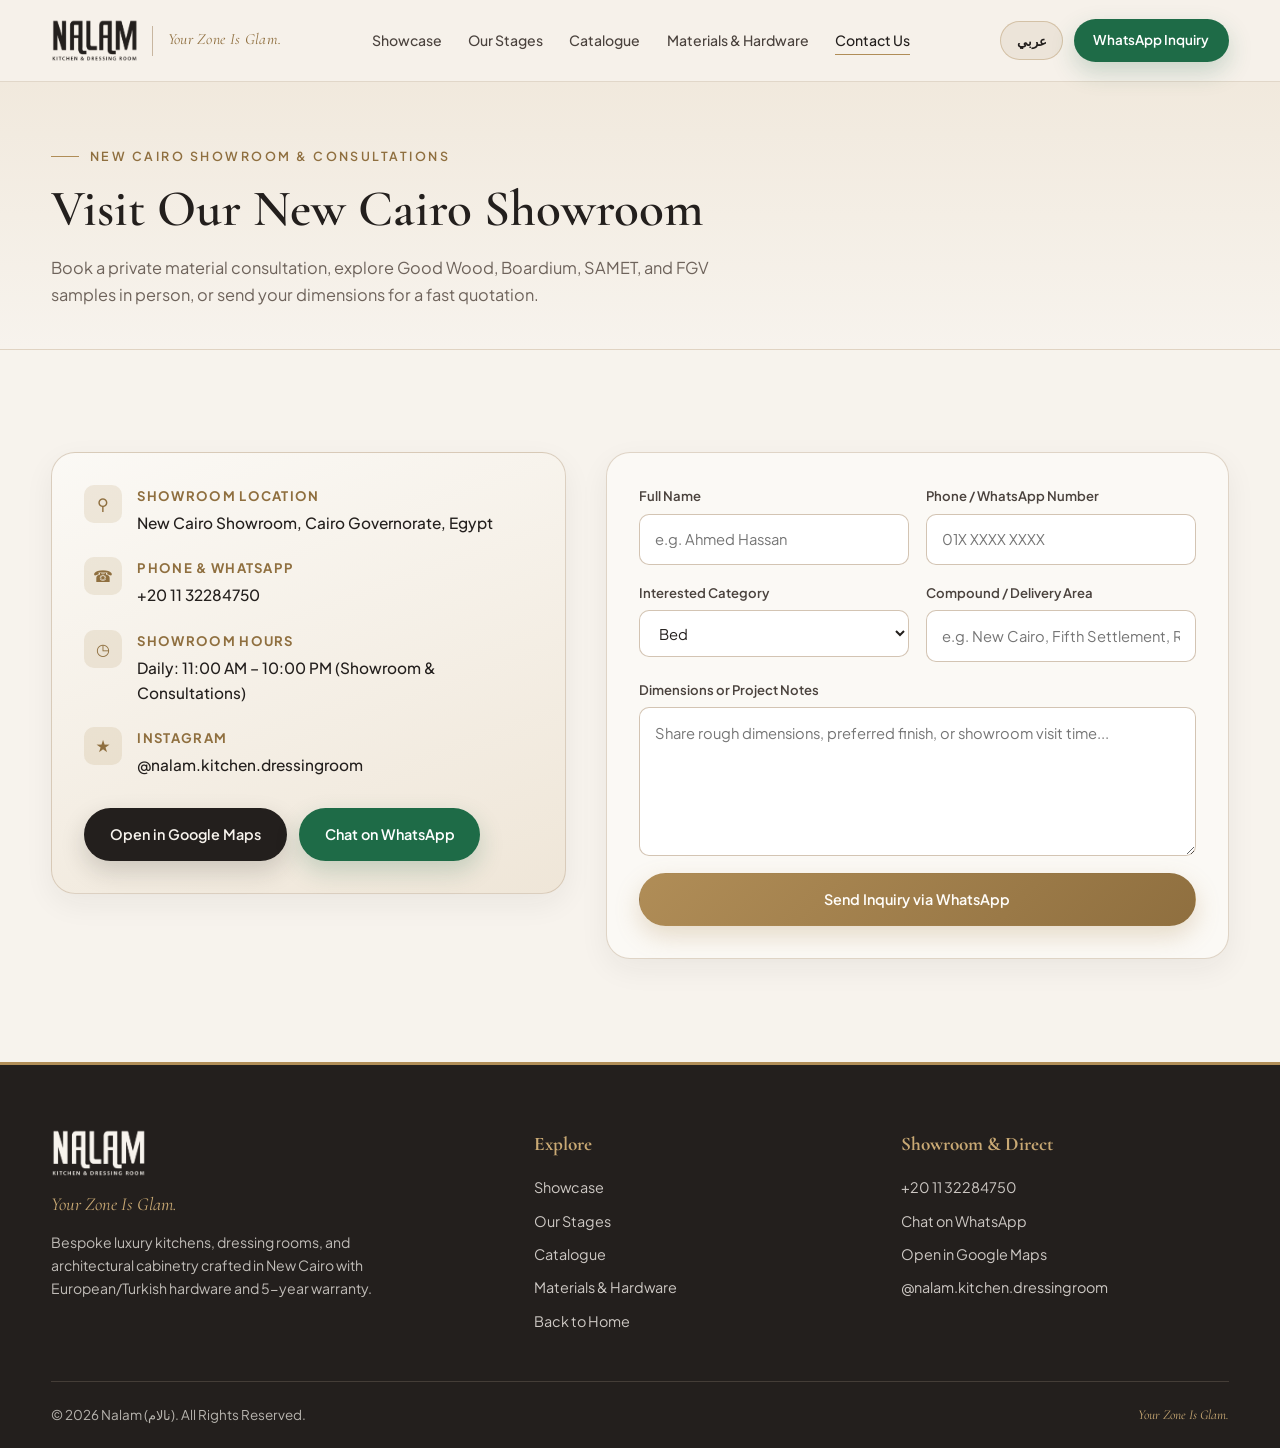
==== commit 79399a88: "Last Sync: 2026-11-20 05:42 (Mobile)" ====
--- a/contact.html
+++ b/contact.html
@@ -3,8 +3,8 @@
 <head>
   <meta charset="UTF-8">
   <meta name="viewport" content="width=device-width, initial-scale=1.0">
-  <title>Contact &amp; Showroom Consultation — Nalam New Cairo</title>
-  <meta name="description" content="Visit the Nalam New Cairo showroom or book a kitchen, dressing room, or custom furniture consultation directly via WhatsApp.">
+  <title>Contact &amp; Showroom Consultation — Nalam (نالام) New Cairo</title>
+  <meta name="description" content="Visit the Nalam (نالام) New Cairo showroom or book a kitchen, dressing room, or custom furniture consultation directly via WhatsApp.">
   <link rel="preconnect" href="https://fonts.googleapis.com">
   <link rel="preconnect" href="https://fonts.gstatic.com" crossorigin>
   <link href="https://fonts.googleapis.com/css2?family=Amiri:wght@400;700&family=Cairo:wght@400;500;600;700&family=Cormorant+Garamond:ital,wght@0,500;0,600;0,700;1,400;1,600&family=Plus+Jakarta+Sans:wght@400;500;600;700&display=swap" rel="stylesheet">
@@ -15,14 +15,11 @@
   <!-- Shared Sticky Glassmorphism Beige Header -->
   <header class="site-header" id="top">
     <div class="container header-inner">
-      <div style="display:flex;align-items:center;gap:0.65rem;">
-        <button type="button" class="menu-btn" id="mobileMenuBtn" aria-label="Open Menu" aria-expanded="false">&#9776;</button>
-        <a href="index.html" class="brand-lockup" aria-label="Nalam Home">
-          <img src="assets/logo.png" alt="Nalam — Kitchen &amp; Dressing Room" class="brand-logo">
-          <span class="brand-divider" aria-hidden="true"></span>
-          <span class="brand-slogan">Your Zone Is Glam.</span>
-        </a>
-      </div>
+      <a href="index.html" class="brand-lockup" aria-label="Nalam Home">
+        <img src="assets/logo.png" alt="Nalam — Kitchen &amp; Dressing Room" class="brand-logo">
+        <span class="brand-divider" aria-hidden="true"></span>
+        <span class="brand-slogan">Your Zone Is Glam.</span>
+      </a>
 
       <nav aria-label="Primary Navigation">
         <ul class="nav-links">
@@ -35,33 +32,17 @@
       </nav>
 
       <div class="header-actions">
-        <button type="button" class="btn-icon" data-open-wishlist aria-label="Wishlist">
-          <span>&#9825;</span>
-          <span class="badge-count" data-wish-badge>0</span>
-        </button>
-        <button type="button" class="btn-icon" data-open-cart aria-label="Shopping Cart">
-          <span>&#128717;</span>
-          <span class="badge-count" data-cart-badge>0</span>
-        </button>
-        <button type="button" class="btn-icon" data-open-auth aria-label="Account">
-          <span>&#128100;</span>
-          <span class="btn-icon-label" data-account-label>Sign In</span>
-        </button>
         <button type="button" class="lang-toggle" data-lang-toggle aria-label="Switch Language">
           <span data-i18n="lang_btn">عربي</span>
         </button>
-        <a href="https://wa.me/201132284750" target="_blank" rel="noopener noreferrer" class="btn btn-wa header-wa" data-i18n="nav_wa">WhatsApp</a>
+        <a href="https://wa.me/201132284750" target="_blank" rel="noopener noreferrer" class="btn btn-wa header-wa" data-i18n="nav_wa">WhatsApp Inquiry</a>
+        <button type="button" class="menu-btn" id="mobileMenuBtn" aria-label="Menu" aria-expanded="false">&#9776;</button>
       </div>
     </div>
   </header>
 
-  <!-- Mobile Drawer Click-Outside Backdrop & Slide-In Menu -->
-  <div class="mobile-drawer-backdrop" id="mobileDrawerBackdrop"></div>
-  <aside class="mobile-drawer" id="mobileDrawer" aria-label="Mobile Navigation">
-    <div class="mobile-drawer-head">
-      <img src="assets/logo.png" alt="Nalam" style="height:34px;width:auto;">
-      <button type="button" class="drawer-close-btn" id="mobileDrawerCloseBtn" aria-label="Close Menu">&times;</button>
-    </div>
+  <!-- Mobile Navigation Drawer -->
+  <div class="mobile-drawer" id="mobileDrawer">
     <ul>
       <li><a href="index.html#showcase" data-i18n="nav_showcase">Showcase</a></li>
       <li><a href="index.html#stages" data-i18n="nav_stages">Our Stages</a></li>
@@ -69,22 +50,19 @@
       <li><a href="index.html#materials" data-i18n="nav_materials">Materials &amp; Hardware</a></li>
       <li><a href="contact.html" data-i18n="nav_contact">Contact Us</a></li>
     </ul>
-    <button type="button" class="btn btn-outline" style="width:100%;" data-open-auth>
-      <span data-account-label>Sign In</span>
-    </button>
-    <a href="https://wa.me/201132284750" target="_blank" rel="noopener noreferrer" class="btn btn-wa" style="width:100%;" data-i18n="nav_wa">WhatsApp</a>
-  </aside>
+    <a href="https://wa.me/201132284750" target="_blank" rel="noopener noreferrer" class="btn btn-wa" style="width:100%;" data-i18n="nav_wa">WhatsApp Inquiry</a>
+  </div>
 
   <!-- Contact Page Hero -->
   <section class="page-hero">
     <div class="container">
       <div class="eyebrow" data-i18n="contact_eyebrow">NEW CAIRO SHOWROOM &amp; CONSULTATIONS</div>
       <h1 class="section-title" data-i18n="contact_page_title">Visit Our New Cairo Showroom</h1>
-      <p class="section-subtitle" style="max-width:680px;" data-i18n="contact_page_sub">Book a private material consultation, explore Good Wood, 16mm Blockboard, Boardium, SAMET, and FGV samples in person, or send your dimensions for a fast quotation.</p>
+      <p class="section-subtitle" style="max-width:680px;" data-i18n="contact_page_sub">Book a private material consultation, explore Good Wood, Boardium, SAMET, and FGV samples in person, or send your dimensions for a fast quotation.</p>
     </div>
   </section>
 
-  <!-- Showroom Details, Embedded Map & Consultation Form -->
+  <!-- Showroom Details & Consultation Form -->
   <section class="section-pad contact-section">
     <div class="container">
       <div class="contact-grid">
@@ -96,20 +74,6 @@
               <p data-config-address>New Cairo Showroom, Cairo Governorate, Egypt</p>
             </div>
           </div>
-
-          <div class="map-window-box">
-            <iframe
-              title="Nalam New Cairo Showroom Map"
-              src="https://maps.google.com/maps?q=New%20Cairo,%20Cairo%20Governorate,%20Egypt&t=&z=13&ie=UTF8&iwloc=&output=embed"
-              loading="lazy"
-              referrerpolicy="no-referrer-when-downgrade">
-            </iframe>
-            <div class="map-window-bar">
-              <button type="button" class="btn btn-outline" data-copy-maps data-i18n="btn_copy_map">Copy Maps Link</button>
-              <a href="https://maps.app.goo.gl/vt4eZUMmj4ZkwLQM6" target="_blank" rel="noopener noreferrer" class="btn btn-primary" data-i18n="btn_maps">Open in Google Maps</a>
-            </div>
-          </div>
-
           <div class="showroom-item">
             <div class="showroom-dot">&#9742;</div>
             <div>
@@ -133,7 +97,8 @@
           </div>
 
           <div class="showroom-actions">
-            <a href="https://wa.me/201132284750" target="_blank" rel="noopener noreferrer" class="btn btn-wa" style="width:100%;" data-i18n="btn_wa_direct">Chat on WhatsApp</a>
+            <a href="https://maps.app.goo.gl/vt4eZUMmj4ZkwLQM6" target="_blank" rel="noopener noreferrer" class="btn btn-primary" data-i18n="btn_maps">Open in Google Maps</a>
+            <a href="https://wa.me/201132284750" target="_blank" rel="noopener noreferrer" class="btn btn-wa" data-i18n="btn_wa_direct">Chat on WhatsApp</a>
           </div>
         </div>
 
@@ -173,7 +138,7 @@
         <div>
           <img src="assets/logo-light.png" alt="Nalam — Kitchen &amp; Dressing Room" class="footer-logo">
           <div class="footer-slogan">Your Zone Is Glam.</div>
-          <p class="footer-desc" data-i18n="footer_desc">Bespoke luxury kitchens, dressing rooms, and architectural cabinetry crafted in New Cairo with certified materials and 5-year warranty.</p>
+          <p class="footer-desc" data-i18n="footer_desc">Bespoke luxury kitchens, dressing rooms, and architectural cabinetry crafted in New Cairo with European/Turkish hardware and 5-year warranty.</p>
         </div>
 
         <div class="footer-col">
@@ -199,72 +164,11 @@
       </div>
 
       <div class="footer-bottom">
-        <span>© 2026 Nalam. All Rights Reserved.</span>
+        <span>© 2026 Nalam (نالام). All Rights Reserved.</span>
         <span style="font-family:var(--font-serif);font-style:italic;color:var(--gold-light);">Your Zone Is Glam.</span>
       </div>
     </div>
   </footer>
-
-  <!-- Shared Account Modal & Side Drawers -->
-  <div class="modal-backdrop" id="authModal" role="dialog" aria-modal="true" aria-label="Nalam Account">
-    <div class="auth-panel">
-      <button type="button" class="modal-close" id="authCloseBtn" aria-label="Close">&times;</button>
-      <div style="text-align:center;margin-bottom:1.1rem;">
-        <img src="assets/logo.png" alt="Nalam" style="height:36px;margin-inline:auto;margin-bottom:0.35rem;">
-      </div>
-      <div class="auth-banner" id="authBanner"></div>
-      <div class="auth-tabs" id="authTabsWrap">
-        <button type="button" class="auth-tab active" data-auth-tab="signin" data-i18n="auth_signin_tab">Sign In</button>
-        <button type="button" class="auth-tab" data-auth-tab="signup" data-i18n="auth_signup_tab">Create Account</button>
-      </div>
-      <form id="authSigninForm" class="auth-form">
-        <div class="form-group full"><label for="siEmail" data-i18n="auth_email">Email Address</label><input id="siEmail" type="email" required dir="ltr"></div>
-        <div class="form-group full"><label for="siPass" data-i18n="auth_password">Password</label><input id="siPass" type="password" required minlength="4"></div>
-        <div class="form-group full"><button type="submit" class="btn btn-primary" style="width:100%;" data-i18n="auth_signin_btn">Sign In</button></div>
-      </form>
-      <form id="authSignupForm" class="auth-form" style="display:none;">
-        <div class="form-group"><label for="suName" data-i18n="auth_fullname">Full Name</label><input id="suName" type="text" required></div>
-        <div class="form-group"><label for="suPhone" data-i18n="auth_phone">Phone / WhatsApp</label><input id="suPhone" type="tel" required dir="ltr"></div>
-        <div class="form-group"><label for="suEmail" data-i18n="auth_email">Email Address</label><input id="suEmail" type="email" required dir="ltr"></div>
-        <div class="form-group"><label for="suPass" data-i18n="auth_password">Password</label><input id="suPass" type="password" required minlength="4"></div>
-        <div class="form-group"><label for="suGov" data-i18n="auth_gov">Governorate</label><select id="suGov"><option value="Cairo" data-i18n="auth_gov_cairo">Cairo Governorate</option><option value="Giza" data-i18n="auth_gov_giza">Giza Governorate</option><option value="Other" data-i18n="auth_gov_other">Other Governorate</option></select></div>
-        <div class="form-group"><label for="suFloor" data-i18n="auth_floor">Building Floor Level</label><select id="suFloor" data-floor-select></select></div>
-        <div class="form-group full"><label for="suAddress" data-i18n="auth_address">Delivery Area / Street Address</label><input id="suAddress" type="text" required></div>
-        <div class="form-group full"><button type="submit" class="btn btn-gold" style="width:100%;" data-i18n="auth_signup_btn">Create Account</button></div>
-      </form>
-      <form id="authProfileForm" class="auth-form" style="display:none;">
-        <div class="form-group full" style="text-align:center;"><h3 class="serif" style="font-size:1.55rem;" data-i18n="auth_profile_title">My Nalam Account</h3></div>
-        <div class="form-group"><label for="profName" data-i18n="auth_fullname">Full Name</label><input id="profName" type="text" required></div>
-        <div class="form-group"><label for="profPhone" data-i18n="auth_phone">Phone / WhatsApp</label><input id="profPhone" type="tel" required dir="ltr"></div>
-        <div class="form-group"><label for="profGov" data-i18n="auth_gov">Governorate</label><select id="profGov"><option value="Cairo" data-i18n="auth_gov_cairo">Cairo Governorate</option><option value="Giza" data-i18n="auth_gov_giza">Giza Governorate</option><option value="Other" data-i18n="auth_gov_other">Other Governorate</option></select></div>
-        <div class="form-group"><label for="profFloor" data-i18n="auth_floor">Building Floor Level</label><select id="profFloor" data-floor-select></select></div>
-        <div class="form-group full"><label for="profAddress" data-i18n="auth_address">Delivery Area / Street Address</label><input id="profAddress" type="text" required></div>
-        <div class="form-group full" style="display:flex;gap:0.6rem;flex-direction:row;"><button type="submit" class="btn btn-primary" style="flex:1;" data-i18n="auth_save_profile">Save Account Details</button><button type="button" class="btn btn-outline" id="authSignoutBtn" data-i18n="auth_signout_btn">Sign Out</button></div>
-      </form>
-    </div>
-  </div>
-
-  <div class="side-drawer-backdrop" id="sideDrawerBackdrop"></div>
-  <aside class="side-drawer" id="cartDrawer" aria-label="Shopping Cart">
-    <div class="side-drawer-head"><h3 data-i18n="cart_title">Your Shopping Cart</h3><button type="button" class="drawer-close-btn" data-close-side-drawer aria-label="Close">&times;</button></div>
-    <div class="side-drawer-body" id="cartDrawerBody"></div>
-    <div class="side-drawer-foot" id="cartDrawerFoot">
-      <div class="checkout-floor-grid">
-        <div><label for="checkoutGov" style="font-size:0.72rem;font-weight:600;color:var(--espresso-muted);" data-i18n="checkout_gov_lbl">Delivery Governorate</label><select id="checkoutGov" style="width:100%;"><option value="Cairo" data-i18n="auth_gov_cairo">Cairo Governorate</option><option value="Giza" data-i18n="auth_gov_giza">Giza Governorate</option><option value="Other" data-i18n="auth_gov_other">Other Governorate</option></select></div>
-        <div><label for="checkoutFloor" style="font-size:0.72rem;font-weight:600;color:var(--espresso-muted);" data-i18n="checkout_floor_lbl">Delivery Floor Level</label><select id="checkoutFloor" data-floor-select style="width:100%;"></select></div>
-      </div>
-      <select id="checkoutPayMethod" style="padding:0.55rem 0.72rem;border-radius:8px;border:1px solid rgba(200,182,160,0.85);background:#FFFFFF;font-size:0.82rem;"><option value="InstaPay" data-i18n="modal_pay_instapay">InstaPay (Instant Bank Transfer)</option><option value="Mobile Wallet" data-i18n="modal_pay_wallet">Mobile Wallet (Vodafone / Orange / Etisalat Cash)</option></select>
-      <div class="summary-row"><span data-i18n="subtotal_lbl">Items Subtotal</span><strong id="cartSubtotalVal">0 EGP</strong></div>
-      <div class="summary-row"><span data-i18n="delivery_base_lbl">Delivery (Cairo &amp; Giza, up to 2nd floor)</span><strong id="cartDeliveryBaseVal">5,000 EGP</strong></div>
-      <div class="summary-row"><span data-i18n="delivery_floor_lbl">Additional Floor Carry Fee</span><strong id="cartFloorFeeVal">Included</strong></div>
-      <div class="summary-row total"><span data-i18n="grand_total_lbl">Estimated Total</span><span id="cartGrandTotalVal">0 EGP</span></div>
-      <button type="button" class="btn btn-wa" id="cartCheckoutBtn" style="width:100%;" data-i18n="checkout_btn">Checkout via WhatsApp (InstaPay / Wallet)</button>
-    </div>
-  </aside>
-  <aside class="side-drawer" id="wishlistDrawer" aria-label="Wishlist">
-    <div class="side-drawer-head"><h3 data-i18n="wish_title">Your Wishlist</h3><button type="button" class="drawer-close-btn" data-close-side-drawer aria-label="Close">&times;</button></div>
-    <div class="side-drawer-body" id="wishlistDrawerBody"></div>
-  </aside>
 
   <div class="toast" id="nalamToast" role="status" aria-live="polite"></div>
 
--- a/css/style.css
+++ b/css/style.css
@@ -1,26 +1,25 @@
 /* ==========================================================================
-   NALAM — Luxury Custom Furniture, Kitchens & Dressing Rooms
-   Warm Luxury Beige Gradient Stylesheet (EN / AR RTL Ready)
+   NALAM (نالام) — Luxury Custom Furniture, Kitchens & Dressing Rooms
+   Warm Luxury Beige Architectural Editorial Stylesheet (EN / AR RTL Ready)
    ========================================================================== */
 
 :root {
-  --bg-cream: #F6EFE4;
-  --bg-sand: #ECE0CE;
-  --bg-sand-deep: #E2D1B8;
-  --bg-card: #FAF6EE;
-  --bg-glass: rgba(246, 239, 228, 0.88);
+  --bg-cream: #F7F3ED;
+  --bg-sand: #EFE6D8;
+  --bg-card: #FBF9F5;
+  --bg-glass: rgba(247, 243, 237, 0.86);
   --taupe: #C8B6A0;
   --taupe-soft: rgba(200, 182, 160, 0.35);
   --espresso: #231F1D;
   --espresso-soft: #4A423D;
-  --espresso-muted: #6A5F57;
+  --espresso-muted: #6E635B;
   --gold: #B08D57;
-  --gold-light: #CCA972;
-  --gold-dark: #8C6C3B;
+  --gold-light: #C9A974;
+  --gold-dark: #8F6F3F;
   --border-subtle: rgba(35, 31, 29, 0.1);
-  --shadow-soft: 0 18px 45px rgba(35, 31, 29, 0.09);
-  --shadow-card: 0 10px 30px rgba(35, 31, 29, 0.065);
-  --shadow-hover: 0 22px 50px rgba(35, 31, 29, 0.14);
+  --shadow-soft: 0 18px 45px rgba(35, 31, 29, 0.08);
+  --shadow-card: 0 10px 30px rgba(35, 31, 29, 0.06);
+  --shadow-hover: 0 22px 50px rgba(35, 31, 29, 0.13);
   --radius-sm: 10px;
   --radius-md: 16px;
   --radius-lg: 24px;
@@ -47,12 +46,7 @@
 
 body {
   font-family: var(--font-sans);
-  background:
-    radial-gradient(circle at 12% 10%, rgba(204, 169, 114, 0.16) 0%, transparent 42%),
-    radial-gradient(circle at 88% 35%, rgba(200, 182, 160, 0.24) 0%, transparent 46%),
-    radial-gradient(circle at 20% 78%, rgba(176, 141, 87, 0.14) 0%, transparent 45%),
-    linear-gradient(180deg, #F7F0E5 0%, #EFE3D0 28%, #E7D6BE 55%, #F2E7D6 80%, #ECE0CE 100%);
-  background-attachment: fixed;
+  background: linear-gradient(180deg, var(--bg-cream) 0%, var(--bg-sand) 50%, var(--bg-cream) 100%);
   color: var(--espresso);
   line-height: 1.65;
   overflow-x: hidden;
@@ -121,8 +115,8 @@
 }
 
 .section-header {
-  max-width: 700px;
-  margin-bottom: 2.75rem;
+  max-width: 680px;
+  margin-bottom: 3rem;
 }
 
 .section-header.centered {
@@ -143,11 +137,11 @@
 
 .section-title {
   font-family: var(--font-serif);
-  font-size: clamp(2rem, 4vw, 3.2rem);
+  font-size: clamp(2rem, 4vw, 3.25rem);
   font-weight: 600;
   line-height: 1.15;
   color: var(--espresso);
-  margin-bottom: 0.85rem;
+  margin-bottom: 0.9rem;
 }
 
 .section-subtitle {
@@ -157,7 +151,7 @@
 }
 
 .section-pad {
-  padding-block: clamp(4.2rem, 7.5vw, 6.8rem);
+  padding-block: clamp(4.5rem, 8vw, 7rem);
 }
 
 /* ==========================================================================
@@ -167,10 +161,10 @@
   display: inline-flex;
   align-items: center;
   justify-content: center;
-  gap: 0.5rem;
-  padding: 0.82rem 1.45rem;
+  gap: 0.55rem;
+  padding: 0.85rem 1.55rem;
   border-radius: 999px;
-  font-size: 0.88rem;
+  font-size: 0.9rem;
   font-weight: 600;
   border: 1px solid transparent;
   cursor: pointer;
@@ -190,6 +184,7 @@
 
 .btn-primary:hover {
   background: #36302D;
+  box-shadow: 0 14px 30px rgba(35, 31, 29, 0.24);
 }
 
 .btn-gold {
@@ -203,14 +198,14 @@
 }
 
 .btn-outline {
-  background: rgba(250, 246, 238, 0.72);
-  border-color: rgba(35, 31, 29, 0.22);
+  background: transparent;
+  border-color: rgba(35, 31, 29, 0.24);
   color: var(--espresso);
 }
 
 .btn-outline:hover {
   border-color: var(--gold);
-  background: rgba(176, 141, 87, 0.12);
+  background: rgba(176, 141, 87, 0.08);
 }
 
 .btn-wa {
@@ -223,46 +218,8 @@
   background: #175739;
 }
 
-.btn-icon {
-  position: relative;
-  display: inline-flex;
-  align-items: center;
-  justify-content: center;
-  gap: 0.35rem;
-  height: 40px;
-  padding: 0 0.85rem;
-  border-radius: 999px;
-  background: rgba(250, 246, 238, 0.9);
-  border: 1px solid rgba(200, 182, 160, 0.75);
-  color: var(--espresso);
-  font-size: 0.82rem;
-  font-weight: 600;
-  cursor: pointer;
-  transition: var(--transition);
-}
-
-.btn-icon:hover {
-  border-color: var(--gold);
-  background: #FFFDF9;
-  transform: translateY(-1px);
-}
-
-.badge-count {
-  min-width: 19px;
-  height: 19px;
-  padding: 0 5px;
-  border-radius: 999px;
-  background: var(--gold-dark);
-  color: #FFFDF9;
-  font-size: 0.7rem;
-  font-weight: 700;
-  display: inline-flex;
-  align-items: center;
-  justify-content: center;
-}
-
 /* ==========================================================================
-   Sticky Glassmorphism Beige Header + Pill Desktop Navigation
+   Sticky Glassmorphism Header
    ========================================================================== */
 .site-header {
   position: fixed;
@@ -273,13 +230,13 @@
   background: var(--bg-glass);
   backdrop-filter: blur(18px);
   -webkit-backdrop-filter: blur(18px);
-  border-bottom: 1px solid rgba(200, 182, 160, 0.55);
+  border-bottom: 1px solid rgba(200, 182, 160, 0.45);
   transition: box-shadow var(--transition), background var(--transition);
 }
 
 .site-header.scrolled {
-  background: rgba(246, 239, 228, 0.95);
-  box-shadow: 0 10px 30px rgba(35, 31, 29, 0.08);
+  background: rgba(247, 243, 237, 0.94);
+  box-shadow: 0 10px 30px rgba(35, 31, 29, 0.07);
 }
 
 .header-inner {
@@ -287,32 +244,32 @@
   display: flex;
   align-items: center;
   justify-content: space-between;
+  gap: 1.25rem;
+}
+
+.brand-lockup {
+  display: flex;
+  align-items: center;
   gap: 0.9rem;
-}
-
-.brand-lockup {
-  display: flex;
-  align-items: center;
-  gap: 0.75rem;
   flex-shrink: 0;
 }
 
 .brand-logo {
-  height: 40px;
+  height: 44px;
   width: auto;
   object-fit: contain;
 }
 
 .brand-divider {
   width: 1px;
-  height: 26px;
+  height: 30px;
   background: var(--taupe);
 }
 
 .brand-slogan {
   font-family: var(--font-serif);
   font-style: italic;
-  font-size: 0.92rem;
+  font-size: 0.98rem;
   color: var(--gold-dark);
   letter-spacing: 0.02em;
   line-height: 1.2;
@@ -321,189 +278,121 @@
 .nav-links {
   display: flex;
   align-items: center;
-  gap: 0.45rem;
+  gap: 1.65rem;
   list-style: none;
 }
 
-/* Desktop menu items styled as luxury pill buttons */
 .nav-links a {
-  display: inline-flex;
-  align-items: center;
-  padding: 0.42rem 0.82rem;
-  border-radius: 999px;
-  background: rgba(250, 246, 238, 0.88);
-  border: 1px solid rgba(200, 182, 160, 0.72);
-  box-shadow: 0 3px 10px rgba(35, 31, 29, 0.045);
-  font-size: 0.79rem;
-  font-weight: 600;
+  font-size: 0.88rem;
+  font-weight: 500;
   color: var(--espresso-soft);
-  transition: background var(--transition), color var(--transition), border-color var(--transition), transform var(--transition), box-shadow var(--transition);
-  white-space: nowrap;
-}
-
-.nav-links a:hover {
-  background: rgba(176, 141, 87, 0.16);
-  border-color: var(--gold);
-  color: var(--espresso);
-  transform: translateY(-1px);
-  box-shadow: 0 6px 16px rgba(176, 141, 87, 0.16);
-}
-
+  position: relative;
+  padding-block: 0.25rem;
+  transition: color var(--transition);
+}
+
+.nav-links a::after {
+  content: '';
+  position: absolute;
+  inset-inline-start: 0;
+  bottom: -2px;
+  width: 0;
+  height: 1.5px;
+  background: var(--gold);
+  transition: width var(--transition);
+}
+
+.nav-links a:hover,
 .nav-links a.active {
-  background: var(--espresso);
-  border-color: var(--espresso);
-  color: var(--bg-cream);
+  color: var(--espresso);
+}
+
+.nav-links a:hover::after,
+.nav-links a.active::after {
+  width: 100%;
 }
 
 .header-actions {
   display: flex;
   align-items: center;
-  gap: 0.45rem;
-  flex-shrink: 0;
+  gap: 0.7rem;
 }
 
 .lang-toggle {
   display: inline-flex;
   align-items: center;
-  justify-content: center;
-  height: 40px;
-  padding: 0 0.9rem;
+  gap: 0.35rem;
+  padding: 0.48rem 0.95rem;
   border-radius: 999px;
-  background: rgba(200, 182, 160, 0.28);
-  border: 1px solid rgba(176, 141, 87, 0.45);
+  background: rgba(200, 182, 160, 0.22);
+  border: 1px solid rgba(176, 141, 87, 0.4);
   font-size: 0.82rem;
-  font-weight: 700;
+  font-weight: 600;
   color: var(--espresso);
   cursor: pointer;
   transition: var(--transition);
 }
 
 .lang-toggle:hover {
-  background: rgba(176, 141, 87, 0.22);
+  background: rgba(176, 141, 87, 0.2);
   border-color: var(--gold);
 }
 
 .header-wa {
-  padding: 0.54rem 1.05rem;
-  font-size: 0.82rem;
-  height: 40px;
+  padding: 0.58rem 1.15rem;
+  font-size: 0.84rem;
 }
 
 .menu-btn {
   display: none;
-  background: rgba(250, 246, 238, 0.9);
+  background: transparent;
   border: 1px solid var(--taupe);
   border-radius: 10px;
-  width: 40px;
-  height: 40px;
+  width: 42px;
+  height: 42px;
   align-items: center;
   justify-content: center;
   cursor: pointer;
   color: var(--espresso);
-  font-size: 1.15rem;
-}
-
-/* Mobile Drawer + Click-Outside Backdrop + Close Button */
-.mobile-drawer-backdrop {
+}
+
+.mobile-drawer {
+  display: none;
   position: fixed;
-  inset: 0;
-  z-index: 940;
-  background: rgba(24, 20, 18, 0.48);
-  backdrop-filter: blur(4px);
-  opacity: 0;
-  pointer-events: none;
-  transition: opacity 0.28s ease;
-}
-
-.mobile-drawer-backdrop.open {
-  opacity: 1;
-  pointer-events: auto;
-}
-
-.mobile-drawer {
-  position: fixed;
-  top: 0;
-  inset-inline-start: 0;
-  bottom: 0;
-  width: min(320px, 84vw);
-  z-index: 950;
-  background: linear-gradient(180deg, #F7F0E5 0%, #EADBC6 100%);
-  border-inline-end: 1px solid rgba(200, 182, 160, 0.7);
-  padding: 1.25rem 1.4rem 2rem;
-  box-shadow: 0 20px 60px rgba(35, 31, 29, 0.28);
-  transform: translateX(-105%);
-  transition: transform 0.32s cubic-bezier(0.22, 1, 0.36, 1);
-  display: flex;
-  flex-direction: column;
-  gap: 1.2rem;
-  overflow-y: auto;
-}
-
-html[dir="rtl"] .mobile-drawer {
-  transform: translateX(105%);
+  top: var(--header-h);
+  inset-inline: 0;
+  background: rgba(247, 243, 237, 0.98);
+  backdrop-filter: blur(20px);
+  border-bottom: 1px solid var(--taupe);
+  padding: 1.5rem 5%;
+  z-index: 890;
+  box-shadow: var(--shadow-soft);
 }
 
 .mobile-drawer.open {
-  transform: translateX(0);
-}
-
-.mobile-drawer-head {
-  display: flex;
-  align-items: center;
-  justify-content: space-between;
-  padding-bottom: 0.9rem;
-  border-bottom: 1px solid rgba(200, 182, 160, 0.6);
-}
-
-.drawer-close-btn {
-  width: 38px;
-  height: 38px;
-  border-radius: 50%;
-  border: 1px solid rgba(200, 182, 160, 0.8);
-  background: rgba(250, 246, 238, 0.95);
-  color: var(--espresso);
-  font-size: 1.35rem;
-  line-height: 1;
-  cursor: pointer;
-  display: grid;
-  place-items: center;
-  transition: var(--transition);
-}
-
-.drawer-close-btn:hover {
-  background: var(--espresso);
-  color: var(--bg-cream);
+  display: block;
 }
 
 .mobile-drawer ul {
   list-style: none;
   display: flex;
   flex-direction: column;
-  gap: 0.6rem;
-}
-
-.mobile-drawer ul a {
-  display: block;
-  padding: 0.72rem 1rem;
-  border-radius: 12px;
-  background: rgba(250, 246, 238, 0.82);
-  border: 1px solid rgba(200, 182, 160, 0.6);
-  font-size: 0.96rem;
-  font-weight: 600;
-  color: var(--espresso);
-}
-
-.mobile-drawer ul a:hover {
-  border-color: var(--gold);
-  background: #FFFDF9;
+  gap: 1rem;
+  margin-bottom: 1.25rem;
+}
+
+.mobile-drawer a {
+  font-size: 1.05rem;
+  font-weight: 500;
 }
 
 /* ==========================================================================
-   Hero Scroll-Reveal Kitchen Transformation (Clean Visual — No Descriptions/Pills)
+   Hero Scroll-Reveal Kitchen Transformation (280vh Sticky Track)
    ========================================================================== */
 .hero-scroll-track {
   position: relative;
-  height: 290vh;
+  height: 300vh;
+  background: linear-gradient(180deg, #F7F3ED 0%, #EFE6D8 100%);
 }
 
 .hero-sticky {
@@ -517,54 +406,24 @@
   overflow: hidden;
 }
 
-.hero-shell-clean {
-  width: min(1280px, 93%);
+.hero-shell {
+  width: min(1320px, 94%);
   margin-inline: auto;
-  display: flex;
-  flex-direction: column;
-  gap: 1.15rem;
-  align-items: center;
-}
-
-.hero-top-bar {
-  width: 100%;
-  display: flex;
-  align-items: flex-end;
-  justify-content: space-between;
-  gap: 1.5rem;
-  flex-wrap: wrap;
-}
-
-.hero-title {
-  font-family: var(--font-serif);
-  font-size: clamp(2rem, 3.8vw, 3.35rem);
-  font-weight: 600;
-  line-height: 1.08;
-  color: var(--espresso);
-}
-
-.hero-title em {
-  color: var(--gold-dark);
-  font-style: italic;
-}
-
-.hero-cta-row {
-  display: flex;
-  flex-wrap: wrap;
-  gap: 0.65rem;
+  display: grid;
+  grid-template-columns: 1.45fr 0.85fr;
+  gap: 2.2rem;
   align-items: center;
 }
 
 .room-stage-frame {
   position: relative;
   width: 100%;
-  max-height: 68vh;
   aspect-ratio: 16 / 9;
   border-radius: var(--radius-lg);
   overflow: hidden;
-  background: #E5D6BF;
-  box-shadow: 0 28px 70px rgba(35, 31, 29, 0.17);
-  border: 1px solid rgba(255, 255, 255, 0.7);
+  background: #E6DCCD;
+  box-shadow: 0 28px 70px rgba(35, 31, 29, 0.16);
+  border: 1px solid rgba(255, 255, 255, 0.65);
 }
 
 .room-layer {
@@ -574,7 +433,7 @@
   height: 100%;
   object-fit: cover;
   opacity: 0;
-  transform: translateY(24px) scale(1.012);
+  transform: translateY(28px) scale(1.015);
   transition: opacity 0.55s cubic-bezier(0.22, 1, 0.36, 1), transform 0.65s cubic-bezier(0.22, 1, 0.36, 1);
   will-change: opacity, transform;
 }
@@ -596,12 +455,38 @@
 .room-layer[data-stage="4"] { z-index: 5; }
 .room-layer[data-stage="5"] { z-index: 6; }
 
+.stage-badge-overlay {
+  position: absolute;
+  top: 1rem;
+  inset-inline-start: 1rem;
+  z-index: 10;
+  display: inline-flex;
+  align-items: center;
+  gap: 0.55rem;
+  padding: 0.45rem 0.95rem;
+  border-radius: 999px;
+  background: rgba(35, 31, 29, 0.72);
+  backdrop-filter: blur(10px);
+  color: #F7F3ED;
+  font-size: 0.78rem;
+  font-weight: 600;
+  letter-spacing: 0.08em;
+}
+
+.stage-badge-dot {
+  width: 8px;
+  height: 8px;
+  border-radius: 50%;
+  background: var(--gold-light);
+  box-shadow: 0 0 10px var(--gold-light);
+}
+
 .stage-progress-bar {
   position: absolute;
   inset-inline: 0;
   bottom: 0;
-  height: 5px;
-  background: rgba(247, 243, 237, 0.28);
+  height: 4px;
+  background: rgba(247, 243, 237, 0.25);
   z-index: 10;
 }
 
@@ -612,17 +497,127 @@
   transition: width 0.15s linear;
 }
 
+.hero-editorial-panel {
+  display: flex;
+  flex-direction: column;
+  gap: 1.25rem;
+}
+
+.hero-title {
+  font-family: var(--font-serif);
+  font-size: clamp(2.1rem, 3.6vw, 3.35rem);
+  font-weight: 600;
+  line-height: 1.1;
+  color: var(--espresso);
+}
+
+.hero-title span {
+  color: var(--gold-dark);
+  font-style: italic;
+}
+
+.hero-lead {
+  font-size: 0.98rem;
+  color: var(--espresso-muted);
+}
+
+.stage-callout-stack {
+  position: relative;
+  min-height: 158px;
+}
+
+.stage-card {
+  position: absolute;
+  inset: 0;
+  background: rgba(251, 249, 245, 0.92);
+  border: 1px solid rgba(200, 182, 160, 0.65);
+  border-radius: var(--radius-md);
+  padding: 1.2rem 1.35rem;
+  box-shadow: var(--shadow-card);
+  opacity: 0;
+  pointer-events: none;
+  transform: translateY(60px);
+  transition: opacity 0.45s cubic-bezier(0.22, 1, 0.36, 1), transform 0.55s cubic-bezier(0.22, 1, 0.36, 1);
+  display: flex;
+  flex-direction: column;
+  justify-content: center;
+}
+
+.stage-card.active {
+  opacity: 1;
+  pointer-events: auto;
+  transform: translateY(0);
+}
+
+.stage-card-step {
+  font-size: 0.74rem;
+  font-weight: 700;
+  letter-spacing: 0.16em;
+  text-transform: uppercase;
+  color: var(--gold-dark);
+  margin-bottom: 0.35rem;
+}
+
+.stage-card h3 {
+  font-family: var(--font-serif);
+  font-size: 1.45rem;
+  font-weight: 600;
+  color: var(--espresso);
+  margin-bottom: 0.35rem;
+}
+
+.stage-card p {
+  font-size: 0.88rem;
+  color: var(--espresso-muted);
+  line-height: 1.55;
+}
+
+.stage-pills {
+  display: flex;
+  flex-wrap: wrap;
+  gap: 0.45rem;
+}
+
+.stage-pill {
+  padding: 0.42rem 0.78rem;
+  border-radius: 999px;
+  font-size: 0.76rem;
+  font-weight: 600;
+  background: rgba(251, 249, 245, 0.75);
+  border: 1px solid rgba(200, 182, 160, 0.7);
+  color: var(--espresso-soft);
+  cursor: pointer;
+  transition: var(--transition);
+}
+
+.stage-pill:hover {
+  border-color: var(--gold);
+}
+
+.stage-pill.active {
+  background: var(--espresso);
+  border-color: var(--espresso);
+  color: var(--bg-cream);
+}
+
+.hero-cta-row {
+  display: flex;
+  flex-wrap: wrap;
+  gap: 0.75rem;
+  align-items: center;
+}
+
 .scroll-cue {
   display: inline-flex;
   align-items: center;
-  gap: 0.55rem;
-  font-size: 0.82rem;
-  font-weight: 500;
+  gap: 0.5rem;
+  font-size: 0.8rem;
   color: var(--espresso-muted);
+  margin-top: 0.15rem;
 }
 
 .scroll-cue-line {
-  width: 24px;
+  width: 22px;
   height: 2px;
   background: var(--gold);
   animation: pulseLine 1.8s infinite ease-in-out;
@@ -637,8 +632,8 @@
    3-Stage Craftsmanship Journey & Real Project Spotlight
    ========================================================================== */
 .stages-section {
-  background: linear-gradient(180deg, rgba(236, 224, 206, 0.65) 0%, rgba(246, 239, 228, 0.55) 100%);
-  border-top: 1px solid rgba(200, 182, 160, 0.45);
+  background: linear-gradient(180deg, var(--bg-sand) 0%, var(--bg-cream) 100%);
+  border-top: 1px solid rgba(200, 182, 160, 0.35);
 }
 
 .journey-grid {
@@ -648,10 +643,10 @@
 }
 
 .journey-card {
-  background: rgba(250, 246, 238, 0.92);
+  background: var(--bg-card);
   border-radius: var(--radius-lg);
   overflow: hidden;
-  border: 1px solid rgba(200, 182, 160, 0.55);
+  border: 1px solid rgba(200, 182, 160, 0.45);
   box-shadow: var(--shadow-card);
   transition: transform var(--transition), box-shadow var(--transition);
   display: flex;
@@ -665,7 +660,7 @@
 
 .journey-img-wrap {
   position: relative;
-  aspect-ratio: 2 / 3;
+  aspect-ratio: 3 / 4;
   overflow: hidden;
   background: #EAE0D1;
   cursor: pointer;
@@ -697,16 +692,16 @@
 }
 
 .journey-body {
-  padding: 1.45rem;
-  display: flex;
-  flex-direction: column;
-  gap: 0.5rem;
+  padding: 1.5rem;
+  display: flex;
+  flex-direction: column;
+  gap: 0.55rem;
   flex: 1;
 }
 
 .journey-body h3 {
   font-family: var(--font-serif);
-  font-size: 1.52rem;
+  font-size: 1.55rem;
   color: var(--espresso);
 }
 
@@ -720,7 +715,7 @@
   flex-wrap: wrap;
   gap: 0.45rem;
   margin-top: auto;
-  padding-top: 0.7rem;
+  padding-top: 0.75rem;
 }
 
 .journey-tag {
@@ -728,13 +723,13 @@
   font-weight: 600;
   padding: 0.28rem 0.68rem;
   border-radius: 999px;
-  background: rgba(176, 141, 87, 0.14);
+  background: rgba(176, 141, 87, 0.13);
   color: var(--gold-dark);
 }
 
 /* Real Kitchen Spotlight */
 .spotlight-box {
-  margin-top: 3.75rem;
+  margin-top: 4rem;
   background: var(--espresso);
   color: var(--bg-cream);
   border-radius: var(--radius-lg);
@@ -743,7 +738,7 @@
   grid-template-columns: 0.95fr 1.25fr;
   gap: 2.25rem;
   align-items: center;
-  box-shadow: 0 24px 60px rgba(35, 31, 29, 0.22);
+  box-shadow: 0 24px 60px rgba(35, 31, 29, 0.2);
 }
 
 .spotlight-video-wrap {
@@ -752,10 +747,10 @@
   background: #141110;
   border: 1px solid rgba(176, 141, 87, 0.35);
   aspect-ratio: 9 / 14;
-  max-height: 490px;
+  max-height: 500px;
   margin-inline: auto;
   width: 100%;
-  max-width: 330px;
+  max-width: 340px;
 }
 
 .spotlight-video-wrap video {
@@ -777,10 +772,10 @@
 
 .spotlight-quote {
   font-size: 0.98rem;
-  color: rgba(247, 243, 237, 0.86);
+  color: rgba(247, 243, 237, 0.85);
   border-inline-start: 2px solid var(--gold);
   padding-inline-start: 1.1rem;
-  margin-bottom: 1.4rem;
+  margin-bottom: 1.5rem;
   line-height: 1.75;
 }
 
@@ -805,10 +800,10 @@
 }
 
 /* ==========================================================================
-   Interactive 9-Category Sales Catalogue (with Cart & Wishlist)
+   Interactive 9-Category Sales Catalogue
    ========================================================================== */
 .catalogue-section {
-  background: transparent;
+  background: var(--bg-cream);
 }
 
 .filter-bar {
@@ -819,12 +814,12 @@
 }
 
 .filter-tab {
-  padding: 0.6rem 1.18rem;
+  padding: 0.62rem 1.2rem;
   border-radius: 999px;
-  background: rgba(250, 246, 238, 0.88);
-  border: 1px solid rgba(200, 182, 160, 0.72);
+  background: var(--bg-card);
+  border: 1px solid rgba(200, 182, 160, 0.65);
   color: var(--espresso-soft);
-  font-size: 0.85rem;
+  font-size: 0.86rem;
   font-weight: 600;
   cursor: pointer;
   transition: var(--transition);
@@ -857,14 +852,15 @@
 }
 
 .product-card {
-  background: rgba(250, 246, 238, 0.94);
+  background: var(--bg-card);
   border-radius: var(--radius-md);
   overflow: hidden;
-  border: 1px solid rgba(200, 182, 160, 0.55);
+  border: 1px solid rgba(200, 182, 160, 0.45);
   box-shadow: var(--shadow-card);
   display: flex;
   flex-direction: column;
   transition: transform var(--transition), box-shadow var(--transition), border-color var(--transition);
+  cursor: pointer;
 }
 
 .product-card:hover {
@@ -876,9 +872,8 @@
 .product-media {
   position: relative;
   aspect-ratio: 4 / 3;
-  background: linear-gradient(135deg, #EFE4D2 0%, #E3D3BC 100%);
+  background: linear-gradient(135deg, #EFE6D8 0%, #E5D7C3 100%);
   overflow: hidden;
-  cursor: pointer;
 }
 
 .product-media img {
@@ -894,75 +889,45 @@
 
 .product-cat-badge {
   position: absolute;
-  top: 0.85rem;
-  inset-inline-start: 0.85rem;
-  padding: 0.3rem 0.76rem;
+  top: 0.9rem;
+  inset-inline-start: 0.9rem;
+  padding: 0.32rem 0.78rem;
   border-radius: 999px;
-  background: rgba(246, 239, 228, 0.94);
+  background: rgba(247, 243, 237, 0.92);
   backdrop-filter: blur(8px);
   color: var(--espresso);
-  font-size: 0.73rem;
+  font-size: 0.74rem;
   font-weight: 700;
-  letter-spacing: 0.04em;
+  letter-spacing: 0.05em;
   text-transform: uppercase;
-}
-
-.product-wish-fab {
-  position: absolute;
-  top: 0.8rem;
-  inset-inline-end: 0.8rem;
-  width: 38px;
-  height: 38px;
-  border-radius: 50%;
-  border: 1px solid rgba(200, 182, 160, 0.8);
-  background: rgba(250, 246, 238, 0.94);
-  color: var(--espresso-soft);
-  font-size: 1.1rem;
-  cursor: pointer;
-  display: grid;
-  place-items: center;
-  transition: var(--transition);
-  z-index: 3;
-}
-
-.product-wish-fab:hover {
-  border-color: var(--gold);
-  transform: scale(1.06);
-}
-
-.product-wish-fab.saved {
-  background: #A63D3D;
-  border-color: #A63D3D;
-  color: #FFFFFF;
 }
 
 .product-views-badge {
   position: absolute;
-  bottom: 0.8rem;
-  inset-inline-end: 0.8rem;
-  padding: 0.26rem 0.66rem;
+  bottom: 0.85rem;
+  inset-inline-end: 0.85rem;
+  padding: 0.28rem 0.68rem;
   border-radius: 999px;
-  background: rgba(35, 31, 29, 0.75);
+  background: rgba(35, 31, 29, 0.74);
   color: #F7F3ED;
   font-size: 0.72rem;
   font-weight: 600;
 }
 
 .product-body {
-  padding: 1.3rem 1.35rem 1.4rem;
-  display: flex;
-  flex-direction: column;
-  gap: 0.55rem;
+  padding: 1.35rem 1.4rem 1.45rem;
+  display: flex;
+  flex-direction: column;
+  gap: 0.6rem;
   flex: 1;
 }
 
 .product-title {
   font-family: var(--font-serif);
-  font-size: 1.4rem;
+  font-size: 1.42rem;
   font-weight: 600;
   color: var(--espresso);
   line-height: 1.25;
-  cursor: pointer;
 }
 
 .product-dims {
@@ -972,7 +937,7 @@
 }
 
 .product-spec {
-  font-size: 0.84rem;
+  font-size: 0.85rem;
   color: var(--espresso-muted);
   line-height: 1.55;
   flex: 1;
@@ -982,61 +947,58 @@
   display: flex;
   align-items: center;
   justify-content: space-between;
-  gap: 0.65rem;
-  padding-top: 0.85rem;
-  margin-top: 0.3rem;
-  border-top: 1px solid rgba(200, 182, 160, 0.45);
+  gap: 0.75rem;
+  padding-top: 0.9rem;
+  margin-top: 0.35rem;
+  border-top: 1px solid rgba(200, 182, 160, 0.4);
+}
+
+.product-price {
+  display: flex;
+  flex-direction: column;
 }
 
 .product-price-label {
-  display: block;
-  font-size: 0.69rem;
+  font-size: 0.7rem;
   text-transform: uppercase;
   letter-spacing: 0.08em;
   color: var(--espresso-muted);
 }
 
 .product-price-val {
-  font-size: 1.12rem;
+  font-size: 1.15rem;
   font-weight: 700;
   color: var(--espresso);
 }
 
-.product-card-actions {
-  display: flex;
-  gap: 0.45rem;
-  margin-top: 0.65rem;
-}
-
-.product-card-actions .btn {
-  flex: 1;
-  padding: 0.58rem 0.75rem;
-  font-size: 0.79rem;
+.product-view-btn {
+  padding: 0.55rem 1rem;
+  font-size: 0.8rem;
 }
 
 /* ==========================================================================
-   Materials & Hardware Section (Kitchen vs. Rooms)
+   Materials & Hardware Section
    ========================================================================== */
 .materials-section {
-  background: linear-gradient(180deg, rgba(232, 217, 195, 0.75) 0%, rgba(242, 231, 214, 0.82) 100%);
-  border-block: 1px solid rgba(200, 182, 160, 0.55);
+  background: linear-gradient(180deg, var(--bg-sand) 0%, #E9DEC9 100%);
+  border-block: 1px solid rgba(200, 182, 160, 0.45);
 }
 
 .materials-grid {
   display: grid;
-  grid-template-columns: repeat(5, 1fr);
-  gap: 1.15rem;
+  grid-template-columns: repeat(4, 1fr);
+  gap: 1.4rem;
 }
 
 .material-card {
-  background: rgba(250, 246, 238, 0.94);
-  border: 1px solid rgba(200, 182, 160, 0.62);
+  background: rgba(251, 249, 245, 0.9);
+  border: 1px solid rgba(200, 182, 160, 0.55);
   border-radius: var(--radius-md);
-  padding: 1.45rem 1.25rem;
+  padding: 1.65rem 1.45rem;
   box-shadow: var(--shadow-card);
   display: flex;
   flex-direction: column;
-  gap: 0.6rem;
+  gap: 0.7rem;
   transition: transform var(--transition);
 }
 
@@ -1044,27 +1006,26 @@
   transform: translateY(-4px);
 }
 
-.material-scope-tag {
-  align-self: flex-start;
-  font-size: 0.68rem;
+.material-icon {
+  width: 46px;
+  height: 46px;
+  border-radius: 12px;
+  background: linear-gradient(135deg, rgba(176, 141, 87, 0.2), rgba(200, 182, 160, 0.25));
+  color: var(--gold-dark);
+  display: grid;
+  place-items: center;
   font-weight: 700;
-  text-transform: uppercase;
-  letter-spacing: 0.08em;
-  padding: 0.22rem 0.62rem;
-  border-radius: 999px;
-  background: rgba(176, 141, 87, 0.16);
-  color: var(--gold-dark);
+  font-size: 1.1rem;
 }
 
 .material-card h3 {
   font-family: var(--font-serif);
-  font-size: 1.28rem;
-  color: var(--espresso);
-  line-height: 1.2;
+  font-size: 1.38rem;
+  color: var(--espresso);
 }
 
 .material-card p {
-  font-size: 0.84rem;
+  font-size: 0.87rem;
   color: var(--espresso-muted);
   line-height: 1.6;
 }
@@ -1095,41 +1056,41 @@
 }
 
 /* ==========================================================================
-   Contact & Showroom Section + Embedded Maps Window
+   Contact & Showroom Section
    ========================================================================== */
 .contact-section {
-  background: transparent;
+  background: var(--bg-cream);
 }
 
 .contact-grid {
   display: grid;
-  grid-template-columns: 1fr 1.05fr;
-  gap: 2.25rem;
+  grid-template-columns: 0.95fr 1.15fr;
+  gap: 2.5rem;
   align-items: start;
 }
 
 .showroom-card {
-  background: linear-gradient(160deg, rgba(250, 246, 238, 0.96) 0%, rgba(236, 224, 206, 0.92) 100%);
-  border: 1px solid rgba(200, 182, 160, 0.7);
+  background: linear-gradient(160deg, #FBF9F5 0%, #EFE6D8 100%);
+  border: 1px solid rgba(200, 182, 160, 0.6);
   border-radius: var(--radius-lg);
-  padding: 1.85rem;
+  padding: 2rem;
   box-shadow: var(--shadow-card);
   display: flex;
   flex-direction: column;
-  gap: 1.2rem;
+  gap: 1.35rem;
 }
 
 .showroom-item {
   display: flex;
-  gap: 0.9rem;
+  gap: 0.95rem;
   align-items: flex-start;
 }
 
 .showroom-dot {
-  width: 36px;
-  height: 36px;
+  width: 38px;
+  height: 38px;
   border-radius: 10px;
-  background: rgba(176, 141, 87, 0.17);
+  background: rgba(176, 141, 87, 0.16);
   color: var(--gold-dark);
   display: grid;
   place-items: center;
@@ -1137,71 +1098,41 @@
 }
 
 .showroom-item h4 {
-  font-size: 0.78rem;
+  font-size: 0.82rem;
   text-transform: uppercase;
   letter-spacing: 0.1em;
   color: var(--gold-dark);
-  margin-bottom: 0.15rem;
+  margin-bottom: 0.2rem;
 }
 
 .showroom-item p, .showroom-item a {
-  font-size: 0.94rem;
+  font-size: 0.96rem;
   color: var(--espresso);
   font-weight: 500;
 }
 
-.map-window-box {
-  border-radius: var(--radius-md);
-  overflow: hidden;
-  border: 1px solid rgba(176, 141, 87, 0.45);
-  background: #E8DBC7;
-  box-shadow: 0 10px 26px rgba(35, 31, 29, 0.08);
-}
-
-.map-window-box iframe {
-  width: 100%;
-  height: 225px;
-  border: 0;
-  display: block;
-}
-
-.map-window-bar {
+.showroom-actions {
   display: flex;
   flex-wrap: wrap;
-  align-items: center;
-  justify-content: space-between;
-  gap: 0.5rem;
-  padding: 0.7rem 0.9rem;
-  background: rgba(250, 246, 238, 0.95);
-  border-top: 1px solid rgba(200, 182, 160, 0.5);
-}
-
-.map-window-bar .btn {
-  padding: 0.46rem 0.9rem;
-  font-size: 0.78rem;
-}
-
-.showroom-actions {
-  display: flex;
-  flex-wrap: wrap;
-  gap: 0.65rem;
+  gap: 0.75rem;
+  padding-top: 0.5rem;
 }
 
 .inquiry-form {
-  background: rgba(250, 246, 238, 0.95);
-  border: 1px solid rgba(200, 182, 160, 0.65);
+  background: var(--bg-card);
+  border: 1px solid rgba(200, 182, 160, 0.55);
   border-radius: var(--radius-lg);
-  padding: 1.95rem;
+  padding: 2rem;
   box-shadow: var(--shadow-card);
   display: grid;
   grid-template-columns: 1fr 1fr;
-  gap: 1.05rem;
+  gap: 1.1rem;
 }
 
 .form-group {
   display: flex;
   flex-direction: column;
-  gap: 0.38rem;
+  gap: 0.4rem;
 }
 
 .form-group.full {
@@ -1217,11 +1148,11 @@
 .form-group input,
 .form-group select,
 .form-group textarea {
-  padding: 0.75rem 0.92rem;
+  padding: 0.78rem 0.95rem;
   border-radius: var(--radius-sm);
-  border: 1px solid rgba(200, 182, 160, 0.85);
+  border: 1px solid rgba(200, 182, 160, 0.8);
   background: #FFFFFF;
-  font-size: 0.9rem;
+  font-size: 0.92rem;
   transition: border-color var(--transition), box-shadow var(--transition);
 }
 
@@ -1230,22 +1161,22 @@
 .form-group textarea:focus {
   outline: none;
   border-color: var(--gold);
-  box-shadow: 0 0 0 3px rgba(176, 141, 87, 0.16);
+  box-shadow: 0 0 0 3px rgba(176, 141, 87, 0.15);
 }
 
 /* ==========================================================================
-   Modals (Product Multi-View & Auth Sign In / Sign Up / Profile)
+   Multi-View Product Modal / Lightbox
    ========================================================================== */
 .modal-backdrop {
   position: fixed;
   inset: 0;
   z-index: 1200;
-  background: rgba(24, 20, 18, 0.74);
+  background: rgba(24, 20, 18, 0.76);
   backdrop-filter: blur(8px);
   display: none;
   align-items: center;
   justify-content: center;
-  padding: 1.2rem;
+  padding: 1.25rem;
   overflow-y: auto;
 }
 
@@ -1259,35 +1190,23 @@
   overflow-y: auto;
   background: var(--bg-cream);
   border-radius: var(--radius-lg);
-  border: 1px solid rgba(200, 182, 160, 0.7);
+  border: 1px solid rgba(200, 182, 160, 0.65);
   box-shadow: 0 32px 80px rgba(0, 0, 0, 0.35);
   position: relative;
   display: grid;
-  grid-template-columns: 1.12fr 1fr;
-}
-
-.auth-panel {
-  width: min(520px, 100%);
-  max-height: 92vh;
-  overflow-y: auto;
-  background: linear-gradient(180deg, #FAF6EE 0%, #EFE3D0 100%);
-  border-radius: var(--radius-lg);
-  border: 1px solid rgba(200, 182, 160, 0.75);
-  box-shadow: 0 32px 80px rgba(0, 0, 0, 0.35);
-  position: relative;
-  padding: 2rem 1.85rem;
+  grid-template-columns: 1.15fr 1fr;
 }
 
 .modal-close {
   position: absolute;
-  top: 0.95rem;
-  inset-inline-end: 0.95rem;
+  top: 1rem;
+  inset-inline-end: 1rem;
   z-index: 20;
-  width: 38px;
-  height: 38px;
+  width: 40px;
+  height: 40px;
   border-radius: 50%;
-  border: 1px solid rgba(200, 182, 160, 0.75);
-  background: rgba(250, 246, 238, 0.96);
+  border: 1px solid rgba(200, 182, 160, 0.7);
+  background: rgba(247, 243, 237, 0.94);
   color: var(--espresso);
   font-size: 1.25rem;
   cursor: pointer;
@@ -1301,232 +1220,12 @@
   color: var(--bg-cream);
 }
 
-.auth-tabs {
-  display: grid;
-  grid-template-columns: 1fr 1fr;
-  gap: 0.5rem;
-  margin-bottom: 1.25rem;
-  padding: 0.3rem;
-  background: rgba(200, 182, 160, 0.25);
-  border-radius: 999px;
-}
-
-.auth-tab {
-  padding: 0.58rem 1rem;
-  border-radius: 999px;
-  border: 0;
-  background: transparent;
-  font-size: 0.88rem;
-  font-weight: 700;
-  color: var(--espresso-soft);
-  cursor: pointer;
-  transition: var(--transition);
-}
-
-.auth-tab.active {
-  background: var(--espresso);
-  color: var(--bg-cream);
-}
-
-.auth-banner {
-  padding: 0.65rem 0.9rem;
-  border-radius: 10px;
-  background: rgba(176, 141, 87, 0.16);
-  border: 1px solid rgba(176, 141, 87, 0.45);
-  color: var(--espresso);
-  font-size: 0.83rem;
-  margin-bottom: 1rem;
-  display: none;
-}
-
-.auth-banner.show {
-  display: block;
-}
-
-.auth-form {
-  display: grid;
-  grid-template-columns: 1fr 1fr;
-  gap: 0.85rem;
-}
-
-/* Slide-Over Drawers for Cart & Wishlist */
-.side-drawer-backdrop {
-  position: fixed;
-  inset: 0;
-  z-index: 1150;
-  background: rgba(24, 20, 18, 0.56);
-  backdrop-filter: blur(5px);
-  opacity: 0;
-  pointer-events: none;
-  transition: opacity 0.28s ease;
-}
-
-.side-drawer-backdrop.open {
-  opacity: 1;
-  pointer-events: auto;
-}
-
-.side-drawer {
-  position: fixed;
-  top: 0;
-  inset-inline-end: 0;
-  bottom: 0;
-  width: min(460px, 94vw);
-  z-index: 1160;
-  background: linear-gradient(180deg, #FAF6EE 0%, #EFE3D0 100%);
-  border-inline-start: 1px solid rgba(200, 182, 160, 0.7);
-  box-shadow: -16px 0 50px rgba(35, 31, 29, 0.24);
-  transform: translateX(105%);
-  transition: transform 0.32s cubic-bezier(0.22, 1, 0.36, 1);
-  display: flex;
-  flex-direction: column;
-}
-
-html[dir="rtl"] .side-drawer {
-  transform: translateX(-105%);
-}
-
-.side-drawer.open {
-  transform: translateX(0);
-}
-
-.side-drawer-head {
-  padding: 1.25rem 1.4rem;
-  border-bottom: 1px solid rgba(200, 182, 160, 0.6);
-  display: flex;
-  align-items: center;
-  justify-content: space-between;
-}
-
-.side-drawer-head h3 {
-  font-family: var(--font-serif);
-  font-size: 1.55rem;
-}
-
-.side-drawer-body {
-  flex: 1;
-  overflow-y: auto;
-  padding: 1.2rem 1.4rem;
-  display: flex;
-  flex-direction: column;
-  gap: 0.9rem;
-}
-
-.side-drawer-foot {
-  padding: 1.2rem 1.4rem 1.4rem;
-  border-top: 1px solid rgba(200, 182, 160, 0.65);
-  background: rgba(246, 239, 228, 0.94);
-  display: flex;
-  flex-direction: column;
-  gap: 0.75rem;
-}
-
-.drawer-item {
-  display: grid;
-  grid-template-columns: 74px 1fr;
-  gap: 0.85rem;
-  padding: 0.8rem;
-  border-radius: 12px;
-  background: rgba(255, 253, 249, 0.9);
-  border: 1px solid rgba(200, 182, 160, 0.55);
-}
-
-.drawer-item img {
-  width: 74px;
-  height: 62px;
-  object-fit: cover;
-  border-radius: 8px;
-}
-
-.drawer-item-title {
-  font-weight: 700;
-  font-size: 0.9rem;
-  color: var(--espresso);
-}
-
-.drawer-item-meta {
-  font-size: 0.8rem;
-  color: var(--gold-dark);
-  font-weight: 600;
-}
-
-.qty-row {
-  display: flex;
-  align-items: center;
-  justify-content: space-between;
-  margin-top: 0.45rem;
-  gap: 0.5rem;
-}
-
-.qty-controls {
-  display: inline-flex;
-  align-items: center;
-  gap: 0.4rem;
-}
-
-.qty-btn {
-  width: 26px;
-  height: 26px;
-  border-radius: 6px;
-  border: 1px solid rgba(200, 182, 160, 0.85);
-  background: var(--bg-cream);
-  cursor: pointer;
-  font-weight: 700;
-}
-
-.remove-link {
-  background: none;
-  border: 0;
-  color: #9A3B3B;
-  font-size: 0.76rem;
-  font-weight: 600;
-  cursor: pointer;
-}
-
-.summary-row {
-  display: flex;
-  justify-content: space-between;
-  font-size: 0.86rem;
-  color: var(--espresso-soft);
-}
-
-.summary-row.total {
-  font-size: 1.08rem;
-  font-weight: 700;
-  color: var(--espresso);
-  padding-top: 0.45rem;
-  border-top: 1px solid rgba(200, 182, 160, 0.65);
-}
-
-.checkout-floor-grid {
-  display: grid;
-  grid-template-columns: 1fr 1fr;
-  gap: 0.55rem;
-}
-
-.checkout-floor-grid select,
-.checkout-floor-grid input {
-  padding: 0.55rem 0.72rem;
-  border-radius: 8px;
-  border: 1px solid rgba(200, 182, 160, 0.85);
-  background: #FFFFFF;
-  font-size: 0.82rem;
-}
-
-.empty-state {
-  text-align: center;
-  padding: 2.5rem 1rem;
-  color: var(--espresso-muted);
-  font-size: 0.92rem;
-}
-
-/* Product Modal Internals */
 .modal-gallery {
-  padding: 1.45rem;
-  background: linear-gradient(180deg, #ECE0CE 0%, #F6EFE4 100%);
-  display: flex;
-  flex-direction: column;
-  gap: 0.95rem;
+  padding: 1.5rem;
+  background: linear-gradient(180deg, #EFE6D8 0%, #F7F3ED 100%);
+  display: flex;
+  flex-direction: column;
+  gap: 1rem;
 }
 
 .modal-main-img-wrap {
@@ -1535,7 +1234,7 @@
   border-radius: var(--radius-md);
   overflow: hidden;
   background: #E4D7C5;
-  border: 1px solid rgba(200, 182, 160, 0.55);
+  border: 1px solid rgba(200, 182, 160, 0.5);
 }
 
 .modal-main-img-wrap img {
@@ -1559,7 +1258,7 @@
 .modal-thumbs {
   display: grid;
   grid-template-columns: repeat(4, 1fr);
-  gap: 0.6rem;
+  gap: 0.65rem;
 }
 
 .modal-thumb {
@@ -1581,9 +1280,9 @@
 
 .modal-thumb span {
   display: block;
-  font-size: 0.67rem;
-  font-weight: 600;
-  padding: 0.28rem 0.2rem;
+  font-size: 0.68rem;
+  font-weight: 600;
+  padding: 0.3rem 0.2rem;
   color: var(--espresso-soft);
   background: var(--bg-card);
 }
@@ -1594,15 +1293,15 @@
 }
 
 .modal-details {
-  padding: 1.7rem 1.65rem;
-  display: flex;
-  flex-direction: column;
-  gap: 0.9rem;
+  padding: 1.85rem 1.75rem;
+  display: flex;
+  flex-direction: column;
+  gap: 1rem;
 }
 
 .modal-details h2 {
   font-family: var(--font-serif);
-  font-size: 1.85rem;
+  font-size: 1.9rem;
   line-height: 1.15;
 }
 
@@ -1610,14 +1309,14 @@
   display: flex;
   align-items: baseline;
   justify-content: space-between;
-  padding: 0.8rem 1rem;
-  background: rgba(200, 182, 160, 0.24);
+  padding: 0.85rem 1rem;
+  background: rgba(200, 182, 160, 0.22);
   border-radius: var(--radius-sm);
-  border: 1px solid rgba(176, 141, 87, 0.38);
+  border: 1px solid rgba(176, 141, 87, 0.35);
 }
 
 .modal-price-val {
-  font-size: 1.42rem;
+  font-size: 1.45rem;
   font-weight: 700;
   color: var(--espresso);
 }
@@ -1626,33 +1325,33 @@
   list-style: none;
   display: flex;
   flex-direction: column;
-  gap: 0.42rem;
-  font-size: 0.86rem;
+  gap: 0.45rem;
+  font-size: 0.87rem;
   color: var(--espresso-soft);
 }
 
+.modal-specs-list li {
+  display: flex;
+  gap: 0.5rem;
+}
+
 .modal-specs-list strong {
   color: var(--espresso);
 }
 
-.modal-action-row {
-  display: grid;
-  grid-template-columns: 1fr 1fr;
-  gap: 0.6rem;
-}
-
 .order-box {
-  padding: 1rem;
+  margin-top: 0.35rem;
+  padding: 1.1rem;
   border-radius: var(--radius-md);
   background: var(--bg-card);
   border: 1px solid rgba(200, 182, 160, 0.65);
   display: flex;
   flex-direction: column;
-  gap: 0.65rem;
+  gap: 0.75rem;
 }
 
 .order-box h4 {
-  font-size: 0.85rem;
+  font-size: 0.88rem;
   font-weight: 700;
   color: var(--gold-dark);
 }
@@ -1662,19 +1361,19 @@
   align-items: center;
   justify-content: space-between;
   gap: 0.5rem;
-  padding: 0.48rem 0.72rem;
+  padding: 0.5rem 0.75rem;
   border-radius: 8px;
-  background: rgba(176, 141, 87, 0.13);
-  font-size: 0.79rem;
+  background: rgba(176, 141, 87, 0.12);
+  font-size: 0.8rem;
 }
 
 .copy-btn {
-  padding: 0.24rem 0.6rem;
+  padding: 0.25rem 0.6rem;
   border-radius: 6px;
   border: 1px solid var(--gold);
   background: transparent;
   color: var(--gold-dark);
-  font-size: 0.73rem;
+  font-size: 0.74rem;
   font-weight: 600;
   cursor: pointer;
 }
@@ -1682,16 +1381,16 @@
 .order-grid {
   display: grid;
   grid-template-columns: 1fr 1fr;
-  gap: 0.58rem;
+  gap: 0.65rem;
 }
 
 .order-grid input,
 .order-grid select {
-  padding: 0.58rem 0.75rem;
+  padding: 0.62rem 0.8rem;
   border-radius: 8px;
-  border: 1px solid rgba(200, 182, 160, 0.85);
+  border: 1px solid rgba(200, 182, 160, 0.8);
   background: #FFFFFF;
-  font-size: 0.84rem;
+  font-size: 0.85rem;
 }
 
 .order-grid .full {
@@ -1811,42 +1510,33 @@
   justify-content: space-between;
   gap: 0.75rem;
   font-size: 0.84rem;
-  color: rgba(247, 243, 237, 0.74);
+  color: rgba(247, 243, 237, 0.7);
 }
 
 /* Contact Dedicated Page Hero */
 .page-hero {
   padding-top: calc(var(--header-h) + 3.5rem);
   padding-bottom: 2.5rem;
-  background: linear-gradient(180deg, rgba(236, 224, 206, 0.82) 0%, rgba(246, 239, 228, 0.4) 100%);
-  border-bottom: 1px solid rgba(200, 182, 160, 0.45);
+  background: linear-gradient(180deg, var(--bg-sand) 0%, var(--bg-cream) 100%);
+  border-bottom: 1px solid rgba(200, 182, 160, 0.4);
 }
 
 /* ==========================================================================
    Responsive Design
    ========================================================================== */
-@media (max-width: 1380px) {
-  .brand-divider,
-  .brand-slogan {
-    display: none;
+@media (max-width: 1080px) {
+  .hero-shell {
+    grid-template-columns: 1fr;
+    gap: 1.35rem;
   }
-}
-@media (max-width: 1180px) {
-  .materials-grid {
-    grid-template-columns: repeat(3, 1fr);
-  }
-}
-
-@media (max-width: 1020px) {
-  .nav-links,
-  .header-wa {
-    display: none;
-  }
-  .menu-btn {
-    display: inline-flex;
+  .hero-sticky {
+    justify-content: flex-start;
+    padding-top: calc(var(--header-h) + 1rem);
   }
   .catalogue-grid,
-  .journey-grid,
+  .journey-grid {
+    grid-template-columns: repeat(2, 1fr);
+  }
   .materials-grid {
     grid-template-columns: repeat(2, 1fr);
   }
@@ -1860,22 +1550,28 @@
   }
 }
 
-@media (max-width: 720px) {
+@media (max-width: 820px) {
+  .nav-links,
+  .brand-divider,
+  .brand-slogan,
+  .header-wa {
+    display: none;
+  }
+  .menu-btn {
+    display: inline-flex;
+  }
   .hero-scroll-track {
-    height: 245vh;
+    height: 260vh;
   }
   .catalogue-grid,
   .journey-grid,
   .materials-grid,
   .warranty-strip,
   .inquiry-form,
-  .footer-grid,
-  .auth-form,
-  .order-grid,
-  .checkout-floor-grid {
+  .footer-grid {
     grid-template-columns: 1fr;
   }
-  .btn-icon .btn-icon-label {
-    display: none;
+  .order-grid {
+    grid-template-columns: 1fr;
   }
 }
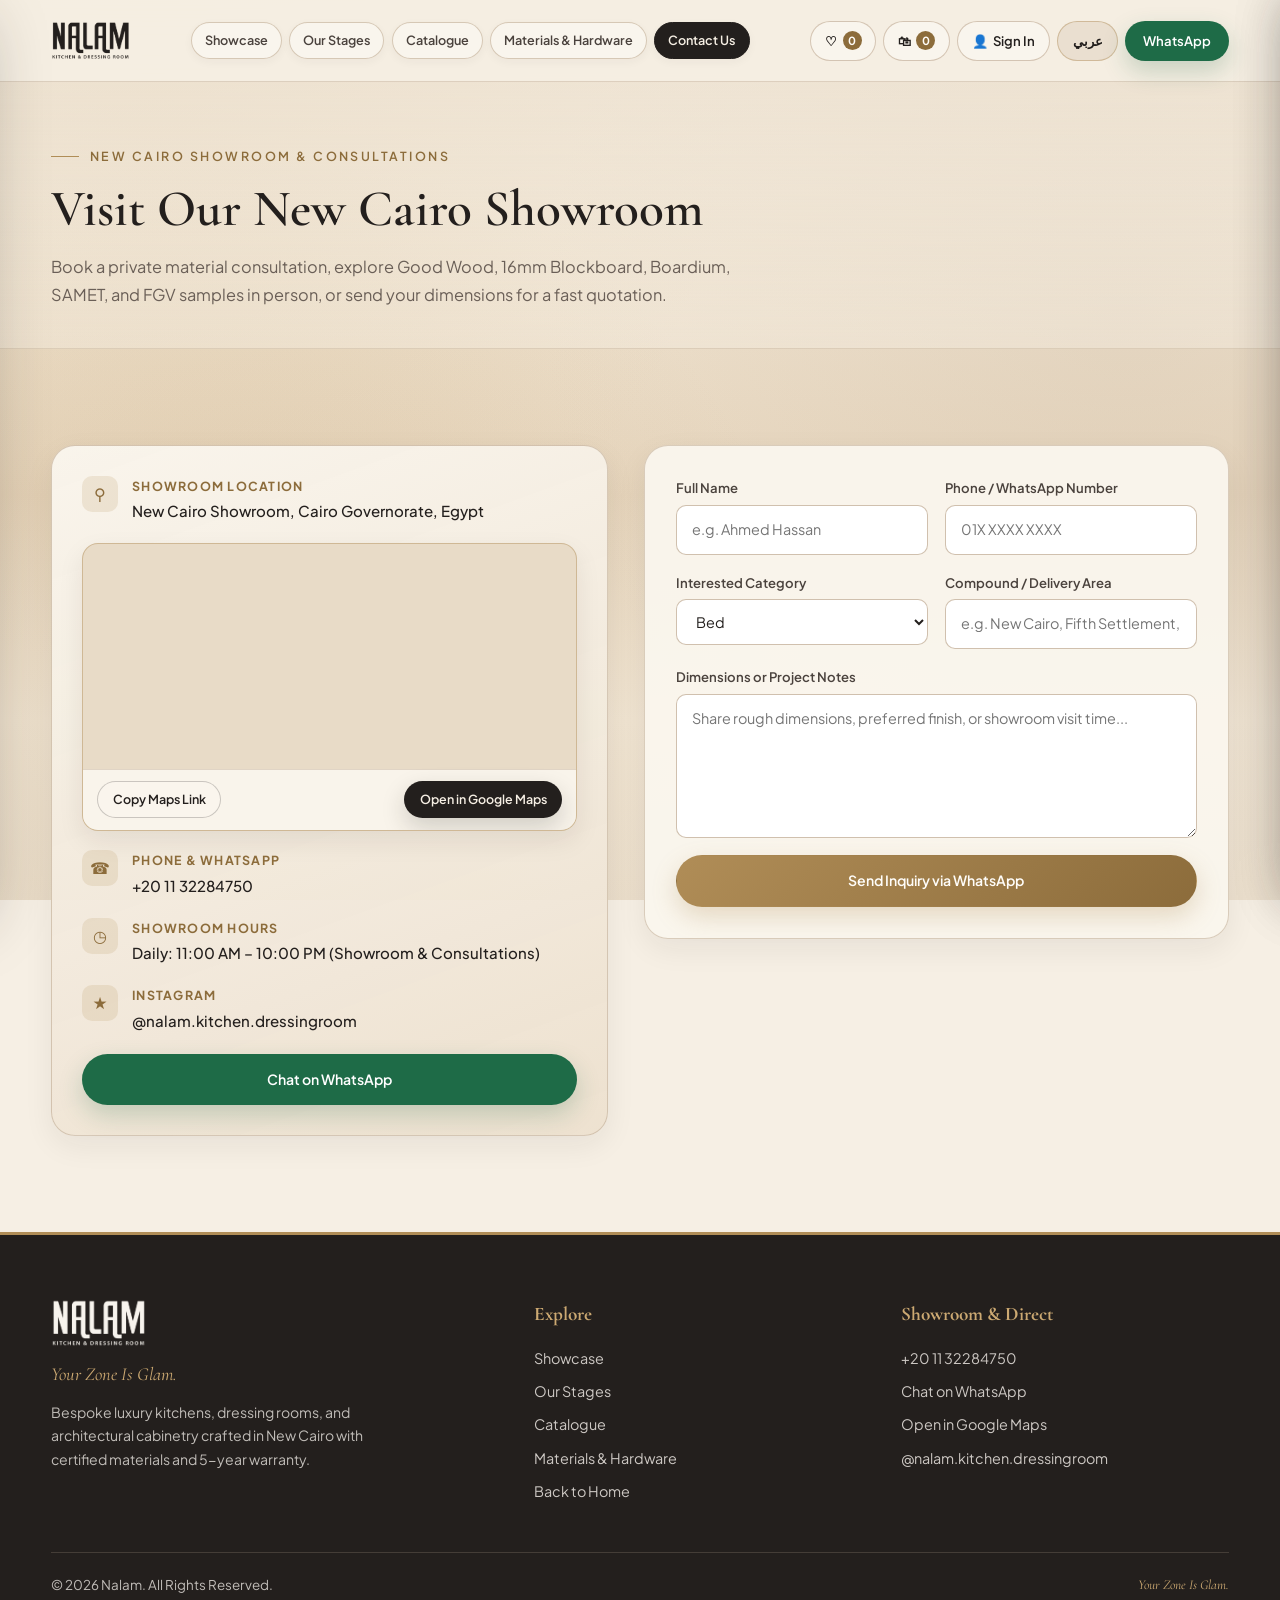
==== commit 70e0d93e: "Last Sync: 2026-11-20 05:52 (Mobile)" ====
--- a/contact.html
+++ b/contact.html
@@ -3,8 +3,8 @@
 <head>
   <meta charset="UTF-8">
   <meta name="viewport" content="width=device-width, initial-scale=1.0">
-  <title>Contact &amp; Showroom Consultation — Nalam (نالام) New Cairo</title>
-  <meta name="description" content="Visit the Nalam (نالام) New Cairo showroom or book a kitchen, dressing room, or custom furniture consultation directly via WhatsApp.">
+  <title>Contact &amp; Showroom Consultation — Nalam New Cairo</title>
+  <meta name="description" content="Visit the Nalam New Cairo showroom or book a kitchen, dressing room, or custom furniture consultation directly via WhatsApp.">
   <link rel="preconnect" href="https://fonts.googleapis.com">
   <link rel="preconnect" href="https://fonts.gstatic.com" crossorigin>
   <link href="https://fonts.googleapis.com/css2?family=Amiri:wght@400;700&family=Cairo:wght@400;500;600;700&family=Cormorant+Garamond:ital,wght@0,500;0,600;0,700;1,400;1,600&family=Plus+Jakarta+Sans:wght@400;500;600;700&display=swap" rel="stylesheet">
@@ -15,11 +15,14 @@
   <!-- Shared Sticky Glassmorphism Beige Header -->
   <header class="site-header" id="top">
     <div class="container header-inner">
-      <a href="index.html" class="brand-lockup" aria-label="Nalam Home">
-        <img src="assets/logo.png" alt="Nalam — Kitchen &amp; Dressing Room" class="brand-logo">
-        <span class="brand-divider" aria-hidden="true"></span>
-        <span class="brand-slogan">Your Zone Is Glam.</span>
-      </a>
+      <div style="display:flex;align-items:center;gap:0.65rem;">
+        <button type="button" class="menu-btn" id="mobileMenuBtn" aria-label="Open Menu" aria-expanded="false">&#9776;</button>
+        <a href="index.html" class="brand-lockup" aria-label="Nalam Home">
+          <img src="assets/logo.png" alt="Nalam — Kitchen &amp; Dressing Room" class="brand-logo">
+          <span class="brand-divider" aria-hidden="true"></span>
+          <span class="brand-slogan">Your Zone Is Glam.</span>
+        </a>
+      </div>
 
       <nav aria-label="Primary Navigation">
         <ul class="nav-links">
@@ -32,17 +35,33 @@
       </nav>
 
       <div class="header-actions">
+        <button type="button" class="btn-icon" data-open-wishlist aria-label="Wishlist">
+          <span>&#9825;</span>
+          <span class="badge-count" data-wish-badge>0</span>
+        </button>
+        <button type="button" class="btn-icon" data-open-cart aria-label="Shopping Cart">
+          <span>&#128717;</span>
+          <span class="badge-count" data-cart-badge>0</span>
+        </button>
+        <button type="button" class="btn-icon" data-open-auth aria-label="Account">
+          <span>&#128100;</span>
+          <span class="btn-icon-label" data-account-label>Sign In</span>
+        </button>
         <button type="button" class="lang-toggle" data-lang-toggle aria-label="Switch Language">
           <span data-i18n="lang_btn">عربي</span>
         </button>
-        <a href="https://wa.me/201132284750" target="_blank" rel="noopener noreferrer" class="btn btn-wa header-wa" data-i18n="nav_wa">WhatsApp Inquiry</a>
-        <button type="button" class="menu-btn" id="mobileMenuBtn" aria-label="Menu" aria-expanded="false">&#9776;</button>
+        <a href="https://wa.me/201132284750" target="_blank" rel="noopener noreferrer" class="btn btn-wa header-wa" data-i18n="nav_wa">WhatsApp</a>
       </div>
     </div>
   </header>
 
-  <!-- Mobile Navigation Drawer -->
-  <div class="mobile-drawer" id="mobileDrawer">
+  <!-- Mobile Drawer Click-Outside Backdrop & Slide-In Menu -->
+  <div class="mobile-drawer-backdrop" id="mobileDrawerBackdrop"></div>
+  <aside class="mobile-drawer" id="mobileDrawer" aria-label="Mobile Navigation">
+    <div class="mobile-drawer-head">
+      <img src="assets/logo.png" alt="Nalam" style="height:34px;width:auto;">
+      <button type="button" class="drawer-close-btn" id="mobileDrawerCloseBtn" aria-label="Close Menu">&times;</button>
+    </div>
     <ul>
       <li><a href="index.html#showcase" data-i18n="nav_showcase">Showcase</a></li>
       <li><a href="index.html#stages" data-i18n="nav_stages">Our Stages</a></li>
@@ -50,19 +69,22 @@
       <li><a href="index.html#materials" data-i18n="nav_materials">Materials &amp; Hardware</a></li>
       <li><a href="contact.html" data-i18n="nav_contact">Contact Us</a></li>
     </ul>
-    <a href="https://wa.me/201132284750" target="_blank" rel="noopener noreferrer" class="btn btn-wa" style="width:100%;" data-i18n="nav_wa">WhatsApp Inquiry</a>
-  </div>
+    <button type="button" class="btn btn-outline" style="width:100%;" data-open-auth>
+      <span data-account-label>Sign In</span>
+    </button>
+    <a href="https://wa.me/201132284750" target="_blank" rel="noopener noreferrer" class="btn btn-wa" style="width:100%;" data-i18n="nav_wa">WhatsApp</a>
+  </aside>
 
   <!-- Contact Page Hero -->
   <section class="page-hero">
     <div class="container">
       <div class="eyebrow" data-i18n="contact_eyebrow">NEW CAIRO SHOWROOM &amp; CONSULTATIONS</div>
       <h1 class="section-title" data-i18n="contact_page_title">Visit Our New Cairo Showroom</h1>
-      <p class="section-subtitle" style="max-width:680px;" data-i18n="contact_page_sub">Book a private material consultation, explore Good Wood, Boardium, SAMET, and FGV samples in person, or send your dimensions for a fast quotation.</p>
+      <p class="section-subtitle" style="max-width:680px;" data-i18n="contact_page_sub">Book a private material consultation, explore Good Wood, 16mm Blockboard, Boardium, SAMET, and FGV samples in person, or send your dimensions for a fast quotation.</p>
     </div>
   </section>
 
-  <!-- Showroom Details & Consultation Form -->
+  <!-- Showroom Details, Embedded Map & Consultation Form -->
   <section class="section-pad contact-section">
     <div class="container">
       <div class="contact-grid">
@@ -74,6 +96,20 @@
               <p data-config-address>New Cairo Showroom, Cairo Governorate, Egypt</p>
             </div>
           </div>
+
+          <div class="map-window-box">
+            <iframe
+              title="Nalam New Cairo Showroom Map"
+              src="https://maps.google.com/maps?q=New%20Cairo,%20Cairo%20Governorate,%20Egypt&t=&z=13&ie=UTF8&iwloc=&output=embed"
+              loading="lazy"
+              referrerpolicy="no-referrer-when-downgrade">
+            </iframe>
+            <div class="map-window-bar">
+              <button type="button" class="btn btn-outline" data-copy-maps data-i18n="btn_copy_map">Copy Maps Link</button>
+              <a href="https://maps.app.goo.gl/vt4eZUMmj4ZkwLQM6" target="_blank" rel="noopener noreferrer" class="btn btn-primary" data-i18n="btn_maps">Open in Google Maps</a>
+            </div>
+          </div>
+
           <div class="showroom-item">
             <div class="showroom-dot">&#9742;</div>
             <div>
@@ -97,8 +133,7 @@
           </div>
 
           <div class="showroom-actions">
-            <a href="https://maps.app.goo.gl/vt4eZUMmj4ZkwLQM6" target="_blank" rel="noopener noreferrer" class="btn btn-primary" data-i18n="btn_maps">Open in Google Maps</a>
-            <a href="https://wa.me/201132284750" target="_blank" rel="noopener noreferrer" class="btn btn-wa" data-i18n="btn_wa_direct">Chat on WhatsApp</a>
+            <a href="https://wa.me/201132284750" target="_blank" rel="noopener noreferrer" class="btn btn-wa" style="width:100%;" data-i18n="btn_wa_direct">Chat on WhatsApp</a>
           </div>
         </div>
 
@@ -138,7 +173,7 @@
         <div>
           <img src="assets/logo-light.png" alt="Nalam — Kitchen &amp; Dressing Room" class="footer-logo">
           <div class="footer-slogan">Your Zone Is Glam.</div>
-          <p class="footer-desc" data-i18n="footer_desc">Bespoke luxury kitchens, dressing rooms, and architectural cabinetry crafted in New Cairo with European/Turkish hardware and 5-year warranty.</p>
+          <p class="footer-desc" data-i18n="footer_desc">Bespoke luxury kitchens, dressing rooms, and architectural cabinetry crafted in New Cairo with certified materials and 5-year warranty.</p>
         </div>
 
         <div class="footer-col">
@@ -164,11 +199,72 @@
       </div>
 
       <div class="footer-bottom">
-        <span>© 2026 Nalam (نالام). All Rights Reserved.</span>
+        <span>© 2026 Nalam. All Rights Reserved.</span>
         <span style="font-family:var(--font-serif);font-style:italic;color:var(--gold-light);">Your Zone Is Glam.</span>
       </div>
     </div>
   </footer>
+
+  <!-- Shared Account Modal & Side Drawers -->
+  <div class="modal-backdrop" id="authModal" role="dialog" aria-modal="true" aria-label="Nalam Account">
+    <div class="auth-panel">
+      <button type="button" class="modal-close" id="authCloseBtn" aria-label="Close">&times;</button>
+      <div style="text-align:center;margin-bottom:1.1rem;">
+        <img src="assets/logo.png" alt="Nalam" style="height:36px;margin-inline:auto;margin-bottom:0.35rem;">
+      </div>
+      <div class="auth-banner" id="authBanner"></div>
+      <div class="auth-tabs" id="authTabsWrap">
+        <button type="button" class="auth-tab active" data-auth-tab="signin" data-i18n="auth_signin_tab">Sign In</button>
+        <button type="button" class="auth-tab" data-auth-tab="signup" data-i18n="auth_signup_tab">Create Account</button>
+      </div>
+      <form id="authSigninForm" class="auth-form">
+        <div class="form-group full"><label for="siEmail" data-i18n="auth_email">Email Address</label><input id="siEmail" type="email" required dir="ltr"></div>
+        <div class="form-group full"><label for="siPass" data-i18n="auth_password">Password</label><input id="siPass" type="password" required minlength="4"></div>
+        <div class="form-group full"><button type="submit" class="btn btn-primary" style="width:100%;" data-i18n="auth_signin_btn">Sign In</button></div>
+      </form>
+      <form id="authSignupForm" class="auth-form" style="display:none;">
+        <div class="form-group"><label for="suName" data-i18n="auth_fullname">Full Name</label><input id="suName" type="text" required></div>
+        <div class="form-group"><label for="suPhone" data-i18n="auth_phone">Phone / WhatsApp</label><input id="suPhone" type="tel" required dir="ltr"></div>
+        <div class="form-group"><label for="suEmail" data-i18n="auth_email">Email Address</label><input id="suEmail" type="email" required dir="ltr"></div>
+        <div class="form-group"><label for="suPass" data-i18n="auth_password">Password</label><input id="suPass" type="password" required minlength="4"></div>
+        <div class="form-group"><label for="suGov" data-i18n="auth_gov">Governorate</label><select id="suGov"><option value="Cairo" data-i18n="auth_gov_cairo">Cairo Governorate</option><option value="Giza" data-i18n="auth_gov_giza">Giza Governorate</option><option value="Other" data-i18n="auth_gov_other">Other Governorate</option></select></div>
+        <div class="form-group"><label for="suFloor" data-i18n="auth_floor">Building Floor Level</label><select id="suFloor" data-floor-select></select></div>
+        <div class="form-group full"><label for="suAddress" data-i18n="auth_address">Delivery Area / Street Address</label><input id="suAddress" type="text" required></div>
+        <div class="form-group full"><button type="submit" class="btn btn-gold" style="width:100%;" data-i18n="auth_signup_btn">Create Account</button></div>
+      </form>
+      <form id="authProfileForm" class="auth-form" style="display:none;">
+        <div class="form-group full" style="text-align:center;"><h3 class="serif" style="font-size:1.55rem;" data-i18n="auth_profile_title">My Nalam Account</h3></div>
+        <div class="form-group"><label for="profName" data-i18n="auth_fullname">Full Name</label><input id="profName" type="text" required></div>
+        <div class="form-group"><label for="profPhone" data-i18n="auth_phone">Phone / WhatsApp</label><input id="profPhone" type="tel" required dir="ltr"></div>
+        <div class="form-group"><label for="profGov" data-i18n="auth_gov">Governorate</label><select id="profGov"><option value="Cairo" data-i18n="auth_gov_cairo">Cairo Governorate</option><option value="Giza" data-i18n="auth_gov_giza">Giza Governorate</option><option value="Other" data-i18n="auth_gov_other">Other Governorate</option></select></div>
+        <div class="form-group"><label for="profFloor" data-i18n="auth_floor">Building Floor Level</label><select id="profFloor" data-floor-select></select></div>
+        <div class="form-group full"><label for="profAddress" data-i18n="auth_address">Delivery Area / Street Address</label><input id="profAddress" type="text" required></div>
+        <div class="form-group full" style="display:flex;gap:0.6rem;flex-direction:row;"><button type="submit" class="btn btn-primary" style="flex:1;" data-i18n="auth_save_profile">Save Account Details</button><button type="button" class="btn btn-outline" id="authSignoutBtn" data-i18n="auth_signout_btn">Sign Out</button></div>
+      </form>
+    </div>
+  </div>
+
+  <div class="side-drawer-backdrop" id="sideDrawerBackdrop"></div>
+  <aside class="side-drawer" id="cartDrawer" aria-label="Shopping Cart">
+    <div class="side-drawer-head"><h3 data-i18n="cart_title">Your Shopping Cart</h3><button type="button" class="drawer-close-btn" data-close-side-drawer aria-label="Close">&times;</button></div>
+    <div class="side-drawer-body" id="cartDrawerBody"></div>
+    <div class="side-drawer-foot" id="cartDrawerFoot">
+      <div class="checkout-floor-grid">
+        <div><label for="checkoutGov" style="font-size:0.72rem;font-weight:600;color:var(--espresso-muted);" data-i18n="checkout_gov_lbl">Delivery Governorate</label><select id="checkoutGov" style="width:100%;"><option value="Cairo" data-i18n="auth_gov_cairo">Cairo Governorate</option><option value="Giza" data-i18n="auth_gov_giza">Giza Governorate</option><option value="Other" data-i18n="auth_gov_other">Other Governorate</option></select></div>
+        <div><label for="checkoutFloor" style="font-size:0.72rem;font-weight:600;color:var(--espresso-muted);" data-i18n="checkout_floor_lbl">Delivery Floor Level</label><select id="checkoutFloor" data-floor-select style="width:100%;"></select></div>
+      </div>
+      <select id="checkoutPayMethod" style="padding:0.55rem 0.72rem;border-radius:8px;border:1px solid rgba(200,182,160,0.85);background:#FFFFFF;font-size:0.82rem;"><option value="InstaPay" data-i18n="modal_pay_instapay">InstaPay (Instant Bank Transfer)</option><option value="Mobile Wallet" data-i18n="modal_pay_wallet">Mobile Wallet (Vodafone / Orange / Etisalat Cash)</option></select>
+      <div class="summary-row"><span data-i18n="subtotal_lbl">Items Subtotal</span><strong id="cartSubtotalVal">0 EGP</strong></div>
+      <div class="summary-row"><span data-i18n="delivery_base_lbl">Delivery (Cairo &amp; Giza, up to 2nd floor)</span><strong id="cartDeliveryBaseVal">5,000 EGP</strong></div>
+      <div class="summary-row"><span data-i18n="delivery_floor_lbl">Additional Floor Carry Fee</span><strong id="cartFloorFeeVal">Included</strong></div>
+      <div class="summary-row total"><span data-i18n="grand_total_lbl">Estimated Total</span><span id="cartGrandTotalVal">0 EGP</span></div>
+      <button type="button" class="btn btn-wa" id="cartCheckoutBtn" style="width:100%;" data-i18n="checkout_btn">Checkout via WhatsApp (InstaPay / Wallet)</button>
+    </div>
+  </aside>
+  <aside class="side-drawer" id="wishlistDrawer" aria-label="Wishlist">
+    <div class="side-drawer-head"><h3 data-i18n="wish_title">Your Wishlist</h3><button type="button" class="drawer-close-btn" data-close-side-drawer aria-label="Close">&times;</button></div>
+    <div class="side-drawer-body" id="wishlistDrawerBody"></div>
+  </aside>
 
   <div class="toast" id="nalamToast" role="status" aria-live="polite"></div>
 
--- a/css/style.css
+++ b/css/style.css
@@ -1,25 +1,26 @@
 /* ==========================================================================
-   NALAM (نالام) — Luxury Custom Furniture, Kitchens & Dressing Rooms
-   Warm Luxury Beige Architectural Editorial Stylesheet (EN / AR RTL Ready)
+   NALAM — Luxury Custom Furniture, Kitchens & Dressing Rooms
+   Warm Luxury Beige Gradient Stylesheet (EN / AR RTL Ready)
    ========================================================================== */
 
 :root {
-  --bg-cream: #F7F3ED;
-  --bg-sand: #EFE6D8;
-  --bg-card: #FBF9F5;
-  --bg-glass: rgba(247, 243, 237, 0.86);
+  --bg-cream: #F6EFE4;
+  --bg-sand: #ECE0CE;
+  --bg-sand-deep: #E2D1B8;
+  --bg-card: #FAF6EE;
+  --bg-glass: rgba(246, 239, 228, 0.88);
   --taupe: #C8B6A0;
   --taupe-soft: rgba(200, 182, 160, 0.35);
   --espresso: #231F1D;
   --espresso-soft: #4A423D;
-  --espresso-muted: #6E635B;
+  --espresso-muted: #6A5F57;
   --gold: #B08D57;
-  --gold-light: #C9A974;
-  --gold-dark: #8F6F3F;
+  --gold-light: #CCA972;
+  --gold-dark: #8C6C3B;
   --border-subtle: rgba(35, 31, 29, 0.1);
-  --shadow-soft: 0 18px 45px rgba(35, 31, 29, 0.08);
-  --shadow-card: 0 10px 30px rgba(35, 31, 29, 0.06);
-  --shadow-hover: 0 22px 50px rgba(35, 31, 29, 0.13);
+  --shadow-soft: 0 18px 45px rgba(35, 31, 29, 0.09);
+  --shadow-card: 0 10px 30px rgba(35, 31, 29, 0.065);
+  --shadow-hover: 0 22px 50px rgba(35, 31, 29, 0.14);
   --radius-sm: 10px;
   --radius-md: 16px;
   --radius-lg: 24px;
@@ -46,7 +47,12 @@
 
 body {
   font-family: var(--font-sans);
-  background: linear-gradient(180deg, var(--bg-cream) 0%, var(--bg-sand) 50%, var(--bg-cream) 100%);
+  background:
+    radial-gradient(circle at 12% 10%, rgba(204, 169, 114, 0.16) 0%, transparent 42%),
+    radial-gradient(circle at 88% 35%, rgba(200, 182, 160, 0.24) 0%, transparent 46%),
+    radial-gradient(circle at 20% 78%, rgba(176, 141, 87, 0.14) 0%, transparent 45%),
+    linear-gradient(180deg, #F7F0E5 0%, #EFE3D0 28%, #E7D6BE 55%, #F2E7D6 80%, #ECE0CE 100%);
+  background-attachment: fixed;
   color: var(--espresso);
   line-height: 1.65;
   overflow-x: hidden;
@@ -115,8 +121,8 @@
 }
 
 .section-header {
-  max-width: 680px;
-  margin-bottom: 3rem;
+  max-width: 700px;
+  margin-bottom: 2.75rem;
 }
 
 .section-header.centered {
@@ -137,11 +143,11 @@
 
 .section-title {
   font-family: var(--font-serif);
-  font-size: clamp(2rem, 4vw, 3.25rem);
+  font-size: clamp(2rem, 4vw, 3.2rem);
   font-weight: 600;
   line-height: 1.15;
   color: var(--espresso);
-  margin-bottom: 0.9rem;
+  margin-bottom: 0.85rem;
 }
 
 .section-subtitle {
@@ -151,7 +157,7 @@
 }
 
 .section-pad {
-  padding-block: clamp(4.5rem, 8vw, 7rem);
+  padding-block: clamp(4.2rem, 7.5vw, 6.8rem);
 }
 
 /* ==========================================================================
@@ -161,10 +167,10 @@
   display: inline-flex;
   align-items: center;
   justify-content: center;
-  gap: 0.55rem;
-  padding: 0.85rem 1.55rem;
+  gap: 0.5rem;
+  padding: 0.82rem 1.45rem;
   border-radius: 999px;
-  font-size: 0.9rem;
+  font-size: 0.88rem;
   font-weight: 600;
   border: 1px solid transparent;
   cursor: pointer;
@@ -184,7 +190,6 @@
 
 .btn-primary:hover {
   background: #36302D;
-  box-shadow: 0 14px 30px rgba(35, 31, 29, 0.24);
 }
 
 .btn-gold {
@@ -198,14 +203,14 @@
 }
 
 .btn-outline {
-  background: transparent;
-  border-color: rgba(35, 31, 29, 0.24);
+  background: rgba(250, 246, 238, 0.72);
+  border-color: rgba(35, 31, 29, 0.22);
   color: var(--espresso);
 }
 
 .btn-outline:hover {
   border-color: var(--gold);
-  background: rgba(176, 141, 87, 0.08);
+  background: rgba(176, 141, 87, 0.12);
 }
 
 .btn-wa {
@@ -218,8 +223,46 @@
   background: #175739;
 }
 
+.btn-icon {
+  position: relative;
+  display: inline-flex;
+  align-items: center;
+  justify-content: center;
+  gap: 0.35rem;
+  height: 40px;
+  padding: 0 0.85rem;
+  border-radius: 999px;
+  background: rgba(250, 246, 238, 0.9);
+  border: 1px solid rgba(200, 182, 160, 0.75);
+  color: var(--espresso);
+  font-size: 0.82rem;
+  font-weight: 600;
+  cursor: pointer;
+  transition: var(--transition);
+}
+
+.btn-icon:hover {
+  border-color: var(--gold);
+  background: #FFFDF9;
+  transform: translateY(-1px);
+}
+
+.badge-count {
+  min-width: 19px;
+  height: 19px;
+  padding: 0 5px;
+  border-radius: 999px;
+  background: var(--gold-dark);
+  color: #FFFDF9;
+  font-size: 0.7rem;
+  font-weight: 700;
+  display: inline-flex;
+  align-items: center;
+  justify-content: center;
+}
+
 /* ==========================================================================
-   Sticky Glassmorphism Header
+   Sticky Glassmorphism Beige Header + Pill Desktop Navigation
    ========================================================================== */
 .site-header {
   position: fixed;
@@ -230,13 +273,13 @@
   background: var(--bg-glass);
   backdrop-filter: blur(18px);
   -webkit-backdrop-filter: blur(18px);
-  border-bottom: 1px solid rgba(200, 182, 160, 0.45);
+  border-bottom: 1px solid rgba(200, 182, 160, 0.55);
   transition: box-shadow var(--transition), background var(--transition);
 }
 
 .site-header.scrolled {
-  background: rgba(247, 243, 237, 0.94);
-  box-shadow: 0 10px 30px rgba(35, 31, 29, 0.07);
+  background: rgba(246, 239, 228, 0.95);
+  box-shadow: 0 10px 30px rgba(35, 31, 29, 0.08);
 }
 
 .header-inner {
@@ -244,32 +287,32 @@
   display: flex;
   align-items: center;
   justify-content: space-between;
-  gap: 1.25rem;
+  gap: 0.9rem;
 }
 
 .brand-lockup {
   display: flex;
   align-items: center;
-  gap: 0.9rem;
+  gap: 0.75rem;
   flex-shrink: 0;
 }
 
 .brand-logo {
-  height: 44px;
+  height: 40px;
   width: auto;
   object-fit: contain;
 }
 
 .brand-divider {
   width: 1px;
-  height: 30px;
+  height: 26px;
   background: var(--taupe);
 }
 
 .brand-slogan {
   font-family: var(--font-serif);
   font-style: italic;
-  font-size: 0.98rem;
+  font-size: 0.92rem;
   color: var(--gold-dark);
   letter-spacing: 0.02em;
   line-height: 1.2;
@@ -278,121 +321,189 @@
 .nav-links {
   display: flex;
   align-items: center;
-  gap: 1.65rem;
+  gap: 0.45rem;
   list-style: none;
 }
 
+/* Desktop menu items styled as luxury pill buttons */
 .nav-links a {
-  font-size: 0.88rem;
-  font-weight: 500;
+  display: inline-flex;
+  align-items: center;
+  padding: 0.42rem 0.82rem;
+  border-radius: 999px;
+  background: rgba(250, 246, 238, 0.88);
+  border: 1px solid rgba(200, 182, 160, 0.72);
+  box-shadow: 0 3px 10px rgba(35, 31, 29, 0.045);
+  font-size: 0.79rem;
+  font-weight: 600;
   color: var(--espresso-soft);
-  position: relative;
-  padding-block: 0.25rem;
-  transition: color var(--transition);
-}
-
-.nav-links a::after {
-  content: '';
-  position: absolute;
-  inset-inline-start: 0;
-  bottom: -2px;
-  width: 0;
-  height: 1.5px;
-  background: var(--gold);
-  transition: width var(--transition);
-}
-
-.nav-links a:hover,
+  transition: background var(--transition), color var(--transition), border-color var(--transition), transform var(--transition), box-shadow var(--transition);
+  white-space: nowrap;
+}
+
+.nav-links a:hover {
+  background: rgba(176, 141, 87, 0.16);
+  border-color: var(--gold);
+  color: var(--espresso);
+  transform: translateY(-1px);
+  box-shadow: 0 6px 16px rgba(176, 141, 87, 0.16);
+}
+
 .nav-links a.active {
-  color: var(--espresso);
-}
-
-.nav-links a:hover::after,
-.nav-links a.active::after {
-  width: 100%;
+  background: var(--espresso);
+  border-color: var(--espresso);
+  color: var(--bg-cream);
 }
 
 .header-actions {
   display: flex;
   align-items: center;
-  gap: 0.7rem;
+  gap: 0.45rem;
+  flex-shrink: 0;
 }
 
 .lang-toggle {
   display: inline-flex;
   align-items: center;
-  gap: 0.35rem;
-  padding: 0.48rem 0.95rem;
+  justify-content: center;
+  height: 40px;
+  padding: 0 0.9rem;
   border-radius: 999px;
-  background: rgba(200, 182, 160, 0.22);
-  border: 1px solid rgba(176, 141, 87, 0.4);
+  background: rgba(200, 182, 160, 0.28);
+  border: 1px solid rgba(176, 141, 87, 0.45);
   font-size: 0.82rem;
-  font-weight: 600;
+  font-weight: 700;
   color: var(--espresso);
   cursor: pointer;
   transition: var(--transition);
 }
 
 .lang-toggle:hover {
-  background: rgba(176, 141, 87, 0.2);
+  background: rgba(176, 141, 87, 0.22);
   border-color: var(--gold);
 }
 
 .header-wa {
-  padding: 0.58rem 1.15rem;
-  font-size: 0.84rem;
+  padding: 0.54rem 1.05rem;
+  font-size: 0.82rem;
+  height: 40px;
 }
 
 .menu-btn {
   display: none;
-  background: transparent;
+  background: rgba(250, 246, 238, 0.9);
   border: 1px solid var(--taupe);
   border-radius: 10px;
-  width: 42px;
-  height: 42px;
+  width: 40px;
+  height: 40px;
   align-items: center;
   justify-content: center;
   cursor: pointer;
   color: var(--espresso);
+  font-size: 1.15rem;
+}
+
+/* Mobile Drawer + Click-Outside Backdrop + Close Button */
+.mobile-drawer-backdrop {
+  position: fixed;
+  inset: 0;
+  z-index: 940;
+  background: rgba(24, 20, 18, 0.48);
+  backdrop-filter: blur(4px);
+  opacity: 0;
+  pointer-events: none;
+  transition: opacity 0.28s ease;
+}
+
+.mobile-drawer-backdrop.open {
+  opacity: 1;
+  pointer-events: auto;
 }
 
 .mobile-drawer {
-  display: none;
   position: fixed;
-  top: var(--header-h);
-  inset-inline: 0;
-  background: rgba(247, 243, 237, 0.98);
-  backdrop-filter: blur(20px);
-  border-bottom: 1px solid var(--taupe);
-  padding: 1.5rem 5%;
-  z-index: 890;
-  box-shadow: var(--shadow-soft);
+  top: 0;
+  inset-inline-start: 0;
+  bottom: 0;
+  width: min(320px, 84vw);
+  z-index: 950;
+  background: linear-gradient(180deg, #F7F0E5 0%, #EADBC6 100%);
+  border-inline-end: 1px solid rgba(200, 182, 160, 0.7);
+  padding: 1.25rem 1.4rem 2rem;
+  box-shadow: 0 20px 60px rgba(35, 31, 29, 0.28);
+  transform: translateX(-105%);
+  transition: transform 0.32s cubic-bezier(0.22, 1, 0.36, 1);
+  display: flex;
+  flex-direction: column;
+  gap: 1.2rem;
+  overflow-y: auto;
+}
+
+html[dir="rtl"] .mobile-drawer {
+  transform: translateX(105%);
 }
 
 .mobile-drawer.open {
-  display: block;
+  transform: translateX(0);
+}
+
+.mobile-drawer-head {
+  display: flex;
+  align-items: center;
+  justify-content: space-between;
+  padding-bottom: 0.9rem;
+  border-bottom: 1px solid rgba(200, 182, 160, 0.6);
+}
+
+.drawer-close-btn {
+  width: 38px;
+  height: 38px;
+  border-radius: 50%;
+  border: 1px solid rgba(200, 182, 160, 0.8);
+  background: rgba(250, 246, 238, 0.95);
+  color: var(--espresso);
+  font-size: 1.35rem;
+  line-height: 1;
+  cursor: pointer;
+  display: grid;
+  place-items: center;
+  transition: var(--transition);
+}
+
+.drawer-close-btn:hover {
+  background: var(--espresso);
+  color: var(--bg-cream);
 }
 
 .mobile-drawer ul {
   list-style: none;
   display: flex;
   flex-direction: column;
-  gap: 1rem;
-  margin-bottom: 1.25rem;
-}
-
-.mobile-drawer a {
-  font-size: 1.05rem;
-  font-weight: 500;
+  gap: 0.6rem;
+}
+
+.mobile-drawer ul a {
+  display: block;
+  padding: 0.72rem 1rem;
+  border-radius: 12px;
+  background: rgba(250, 246, 238, 0.82);
+  border: 1px solid rgba(200, 182, 160, 0.6);
+  font-size: 0.96rem;
+  font-weight: 600;
+  color: var(--espresso);
+}
+
+.mobile-drawer ul a:hover {
+  border-color: var(--gold);
+  background: #FFFDF9;
 }
 
 /* ==========================================================================
-   Hero Scroll-Reveal Kitchen Transformation (280vh Sticky Track)
+   Hero Scroll-Reveal Kitchen Transformation (Clean Visual — No Descriptions/Pills)
    ========================================================================== */
 .hero-scroll-track {
   position: relative;
-  height: 300vh;
-  background: linear-gradient(180deg, #F7F3ED 0%, #EFE6D8 100%);
+  height: 290vh;
 }
 
 .hero-sticky {
@@ -406,24 +517,54 @@
   overflow: hidden;
 }
 
-.hero-shell {
-  width: min(1320px, 94%);
+.hero-shell-clean {
+  width: min(1280px, 93%);
   margin-inline: auto;
-  display: grid;
-  grid-template-columns: 1.45fr 0.85fr;
-  gap: 2.2rem;
+  display: flex;
+  flex-direction: column;
+  gap: 1.15rem;
+  align-items: center;
+}
+
+.hero-top-bar {
+  width: 100%;
+  display: flex;
+  align-items: flex-end;
+  justify-content: space-between;
+  gap: 1.5rem;
+  flex-wrap: wrap;
+}
+
+.hero-title {
+  font-family: var(--font-serif);
+  font-size: clamp(2rem, 3.8vw, 3.35rem);
+  font-weight: 600;
+  line-height: 1.08;
+  color: var(--espresso);
+}
+
+.hero-title em {
+  color: var(--gold-dark);
+  font-style: italic;
+}
+
+.hero-cta-row {
+  display: flex;
+  flex-wrap: wrap;
+  gap: 0.65rem;
   align-items: center;
 }
 
 .room-stage-frame {
   position: relative;
   width: 100%;
+  max-height: 68vh;
   aspect-ratio: 16 / 9;
   border-radius: var(--radius-lg);
   overflow: hidden;
-  background: #E6DCCD;
-  box-shadow: 0 28px 70px rgba(35, 31, 29, 0.16);
-  border: 1px solid rgba(255, 255, 255, 0.65);
+  background: #E5D6BF;
+  box-shadow: 0 28px 70px rgba(35, 31, 29, 0.17);
+  border: 1px solid rgba(255, 255, 255, 0.7);
 }
 
 .room-layer {
@@ -433,7 +574,7 @@
   height: 100%;
   object-fit: cover;
   opacity: 0;
-  transform: translateY(28px) scale(1.015);
+  transform: translateY(24px) scale(1.012);
   transition: opacity 0.55s cubic-bezier(0.22, 1, 0.36, 1), transform 0.65s cubic-bezier(0.22, 1, 0.36, 1);
   will-change: opacity, transform;
 }
@@ -455,38 +596,12 @@
 .room-layer[data-stage="4"] { z-index: 5; }
 .room-layer[data-stage="5"] { z-index: 6; }
 
-.stage-badge-overlay {
-  position: absolute;
-  top: 1rem;
-  inset-inline-start: 1rem;
-  z-index: 10;
-  display: inline-flex;
-  align-items: center;
-  gap: 0.55rem;
-  padding: 0.45rem 0.95rem;
-  border-radius: 999px;
-  background: rgba(35, 31, 29, 0.72);
-  backdrop-filter: blur(10px);
-  color: #F7F3ED;
-  font-size: 0.78rem;
-  font-weight: 600;
-  letter-spacing: 0.08em;
-}
-
-.stage-badge-dot {
-  width: 8px;
-  height: 8px;
-  border-radius: 50%;
-  background: var(--gold-light);
-  box-shadow: 0 0 10px var(--gold-light);
-}
-
 .stage-progress-bar {
   position: absolute;
   inset-inline: 0;
   bottom: 0;
-  height: 4px;
-  background: rgba(247, 243, 237, 0.25);
+  height: 5px;
+  background: rgba(247, 243, 237, 0.28);
   z-index: 10;
 }
 
@@ -497,127 +612,17 @@
   transition: width 0.15s linear;
 }
 
-.hero-editorial-panel {
-  display: flex;
-  flex-direction: column;
-  gap: 1.25rem;
-}
-
-.hero-title {
-  font-family: var(--font-serif);
-  font-size: clamp(2.1rem, 3.6vw, 3.35rem);
-  font-weight: 600;
-  line-height: 1.1;
-  color: var(--espresso);
-}
-
-.hero-title span {
-  color: var(--gold-dark);
-  font-style: italic;
-}
-
-.hero-lead {
-  font-size: 0.98rem;
-  color: var(--espresso-muted);
-}
-
-.stage-callout-stack {
-  position: relative;
-  min-height: 158px;
-}
-
-.stage-card {
-  position: absolute;
-  inset: 0;
-  background: rgba(251, 249, 245, 0.92);
-  border: 1px solid rgba(200, 182, 160, 0.65);
-  border-radius: var(--radius-md);
-  padding: 1.2rem 1.35rem;
-  box-shadow: var(--shadow-card);
-  opacity: 0;
-  pointer-events: none;
-  transform: translateY(60px);
-  transition: opacity 0.45s cubic-bezier(0.22, 1, 0.36, 1), transform 0.55s cubic-bezier(0.22, 1, 0.36, 1);
-  display: flex;
-  flex-direction: column;
-  justify-content: center;
-}
-
-.stage-card.active {
-  opacity: 1;
-  pointer-events: auto;
-  transform: translateY(0);
-}
-
-.stage-card-step {
-  font-size: 0.74rem;
-  font-weight: 700;
-  letter-spacing: 0.16em;
-  text-transform: uppercase;
-  color: var(--gold-dark);
-  margin-bottom: 0.35rem;
-}
-
-.stage-card h3 {
-  font-family: var(--font-serif);
-  font-size: 1.45rem;
-  font-weight: 600;
-  color: var(--espresso);
-  margin-bottom: 0.35rem;
-}
-
-.stage-card p {
-  font-size: 0.88rem;
-  color: var(--espresso-muted);
-  line-height: 1.55;
-}
-
-.stage-pills {
-  display: flex;
-  flex-wrap: wrap;
-  gap: 0.45rem;
-}
-
-.stage-pill {
-  padding: 0.42rem 0.78rem;
-  border-radius: 999px;
-  font-size: 0.76rem;
-  font-weight: 600;
-  background: rgba(251, 249, 245, 0.75);
-  border: 1px solid rgba(200, 182, 160, 0.7);
-  color: var(--espresso-soft);
-  cursor: pointer;
-  transition: var(--transition);
-}
-
-.stage-pill:hover {
-  border-color: var(--gold);
-}
-
-.stage-pill.active {
-  background: var(--espresso);
-  border-color: var(--espresso);
-  color: var(--bg-cream);
-}
-
-.hero-cta-row {
-  display: flex;
-  flex-wrap: wrap;
-  gap: 0.75rem;
-  align-items: center;
-}
-
 .scroll-cue {
   display: inline-flex;
   align-items: center;
-  gap: 0.5rem;
-  font-size: 0.8rem;
+  gap: 0.55rem;
+  font-size: 0.82rem;
+  font-weight: 500;
   color: var(--espresso-muted);
-  margin-top: 0.15rem;
 }
 
 .scroll-cue-line {
-  width: 22px;
+  width: 24px;
   height: 2px;
   background: var(--gold);
   animation: pulseLine 1.8s infinite ease-in-out;
@@ -632,8 +637,8 @@
    3-Stage Craftsmanship Journey & Real Project Spotlight
    ========================================================================== */
 .stages-section {
-  background: linear-gradient(180deg, var(--bg-sand) 0%, var(--bg-cream) 100%);
-  border-top: 1px solid rgba(200, 182, 160, 0.35);
+  background: linear-gradient(180deg, rgba(236, 224, 206, 0.65) 0%, rgba(246, 239, 228, 0.55) 100%);
+  border-top: 1px solid rgba(200, 182, 160, 0.45);
 }
 
 .journey-grid {
@@ -643,10 +648,10 @@
 }
 
 .journey-card {
-  background: var(--bg-card);
+  background: rgba(250, 246, 238, 0.92);
   border-radius: var(--radius-lg);
   overflow: hidden;
-  border: 1px solid rgba(200, 182, 160, 0.45);
+  border: 1px solid rgba(200, 182, 160, 0.55);
   box-shadow: var(--shadow-card);
   transition: transform var(--transition), box-shadow var(--transition);
   display: flex;
@@ -660,7 +665,7 @@
 
 .journey-img-wrap {
   position: relative;
-  aspect-ratio: 3 / 4;
+  aspect-ratio: 2 / 3;
   overflow: hidden;
   background: #EAE0D1;
   cursor: pointer;
@@ -692,16 +697,16 @@
 }
 
 .journey-body {
-  padding: 1.5rem;
+  padding: 1.45rem;
   display: flex;
   flex-direction: column;
-  gap: 0.55rem;
+  gap: 0.5rem;
   flex: 1;
 }
 
 .journey-body h3 {
   font-family: var(--font-serif);
-  font-size: 1.55rem;
+  font-size: 1.52rem;
   color: var(--espresso);
 }
 
@@ -715,7 +720,7 @@
   flex-wrap: wrap;
   gap: 0.45rem;
   margin-top: auto;
-  padding-top: 0.75rem;
+  padding-top: 0.7rem;
 }
 
 .journey-tag {
@@ -723,13 +728,13 @@
   font-weight: 600;
   padding: 0.28rem 0.68rem;
   border-radius: 999px;
-  background: rgba(176, 141, 87, 0.13);
+  background: rgba(176, 141, 87, 0.14);
   color: var(--gold-dark);
 }
 
 /* Real Kitchen Spotlight */
 .spotlight-box {
-  margin-top: 4rem;
+  margin-top: 3.75rem;
   background: var(--espresso);
   color: var(--bg-cream);
   border-radius: var(--radius-lg);
@@ -738,7 +743,7 @@
   grid-template-columns: 0.95fr 1.25fr;
   gap: 2.25rem;
   align-items: center;
-  box-shadow: 0 24px 60px rgba(35, 31, 29, 0.2);
+  box-shadow: 0 24px 60px rgba(35, 31, 29, 0.22);
 }
 
 .spotlight-video-wrap {
@@ -747,10 +752,10 @@
   background: #141110;
   border: 1px solid rgba(176, 141, 87, 0.35);
   aspect-ratio: 9 / 14;
-  max-height: 500px;
+  max-height: 490px;
   margin-inline: auto;
   width: 100%;
-  max-width: 340px;
+  max-width: 330px;
 }
 
 .spotlight-video-wrap video {
@@ -772,10 +777,10 @@
 
 .spotlight-quote {
   font-size: 0.98rem;
-  color: rgba(247, 243, 237, 0.85);
+  color: rgba(247, 243, 237, 0.86);
   border-inline-start: 2px solid var(--gold);
   padding-inline-start: 1.1rem;
-  margin-bottom: 1.5rem;
+  margin-bottom: 1.4rem;
   line-height: 1.75;
 }
 
@@ -800,10 +805,10 @@
 }
 
 /* ==========================================================================
-   Interactive 9-Category Sales Catalogue
+   Interactive 9-Category Sales Catalogue (with Cart & Wishlist)
    ========================================================================== */
 .catalogue-section {
-  background: var(--bg-cream);
+  background: transparent;
 }
 
 .filter-bar {
@@ -814,12 +819,12 @@
 }
 
 .filter-tab {
-  padding: 0.62rem 1.2rem;
+  padding: 0.6rem 1.18rem;
   border-radius: 999px;
-  background: var(--bg-card);
-  border: 1px solid rgba(200, 182, 160, 0.65);
+  background: rgba(250, 246, 238, 0.88);
+  border: 1px solid rgba(200, 182, 160, 0.72);
   color: var(--espresso-soft);
-  font-size: 0.86rem;
+  font-size: 0.85rem;
   font-weight: 600;
   cursor: pointer;
   transition: var(--transition);
@@ -852,15 +857,14 @@
 }
 
 .product-card {
-  background: var(--bg-card);
+  background: rgba(250, 246, 238, 0.94);
   border-radius: var(--radius-md);
   overflow: hidden;
-  border: 1px solid rgba(200, 182, 160, 0.45);
+  border: 1px solid rgba(200, 182, 160, 0.55);
   box-shadow: var(--shadow-card);
   display: flex;
   flex-direction: column;
   transition: transform var(--transition), box-shadow var(--transition), border-color var(--transition);
-  cursor: pointer;
 }
 
 .product-card:hover {
@@ -872,8 +876,9 @@
 .product-media {
   position: relative;
   aspect-ratio: 4 / 3;
-  background: linear-gradient(135deg, #EFE6D8 0%, #E5D7C3 100%);
+  background: linear-gradient(135deg, #EFE4D2 0%, #E3D3BC 100%);
   overflow: hidden;
+  cursor: pointer;
 }
 
 .product-media img {
@@ -889,45 +894,75 @@
 
 .product-cat-badge {
   position: absolute;
-  top: 0.9rem;
-  inset-inline-start: 0.9rem;
-  padding: 0.32rem 0.78rem;
+  top: 0.85rem;
+  inset-inline-start: 0.85rem;
+  padding: 0.3rem 0.76rem;
   border-radius: 999px;
-  background: rgba(247, 243, 237, 0.92);
+  background: rgba(246, 239, 228, 0.94);
   backdrop-filter: blur(8px);
   color: var(--espresso);
-  font-size: 0.74rem;
+  font-size: 0.73rem;
   font-weight: 700;
-  letter-spacing: 0.05em;
+  letter-spacing: 0.04em;
   text-transform: uppercase;
+}
+
+.product-wish-fab {
+  position: absolute;
+  top: 0.8rem;
+  inset-inline-end: 0.8rem;
+  width: 38px;
+  height: 38px;
+  border-radius: 50%;
+  border: 1px solid rgba(200, 182, 160, 0.8);
+  background: rgba(250, 246, 238, 0.94);
+  color: var(--espresso-soft);
+  font-size: 1.1rem;
+  cursor: pointer;
+  display: grid;
+  place-items: center;
+  transition: var(--transition);
+  z-index: 3;
+}
+
+.product-wish-fab:hover {
+  border-color: var(--gold);
+  transform: scale(1.06);
+}
+
+.product-wish-fab.saved {
+  background: #A63D3D;
+  border-color: #A63D3D;
+  color: #FFFFFF;
 }
 
 .product-views-badge {
   position: absolute;
-  bottom: 0.85rem;
-  inset-inline-end: 0.85rem;
-  padding: 0.28rem 0.68rem;
+  bottom: 0.8rem;
+  inset-inline-end: 0.8rem;
+  padding: 0.26rem 0.66rem;
   border-radius: 999px;
-  background: rgba(35, 31, 29, 0.74);
+  background: rgba(35, 31, 29, 0.75);
   color: #F7F3ED;
   font-size: 0.72rem;
   font-weight: 600;
 }
 
 .product-body {
-  padding: 1.35rem 1.4rem 1.45rem;
+  padding: 1.3rem 1.35rem 1.4rem;
   display: flex;
   flex-direction: column;
-  gap: 0.6rem;
+  gap: 0.55rem;
   flex: 1;
 }
 
 .product-title {
   font-family: var(--font-serif);
-  font-size: 1.42rem;
+  font-size: 1.4rem;
   font-weight: 600;
   color: var(--espresso);
   line-height: 1.25;
+  cursor: pointer;
 }
 
 .product-dims {
@@ -937,7 +972,7 @@
 }
 
 .product-spec {
-  font-size: 0.85rem;
+  font-size: 0.84rem;
   color: var(--espresso-muted);
   line-height: 1.55;
   flex: 1;
@@ -947,58 +982,61 @@
   display: flex;
   align-items: center;
   justify-content: space-between;
-  gap: 0.75rem;
-  padding-top: 0.9rem;
-  margin-top: 0.35rem;
-  border-top: 1px solid rgba(200, 182, 160, 0.4);
-}
-
-.product-price {
-  display: flex;
-  flex-direction: column;
+  gap: 0.65rem;
+  padding-top: 0.85rem;
+  margin-top: 0.3rem;
+  border-top: 1px solid rgba(200, 182, 160, 0.45);
 }
 
 .product-price-label {
-  font-size: 0.7rem;
+  display: block;
+  font-size: 0.69rem;
   text-transform: uppercase;
   letter-spacing: 0.08em;
   color: var(--espresso-muted);
 }
 
 .product-price-val {
-  font-size: 1.15rem;
+  font-size: 1.12rem;
   font-weight: 700;
   color: var(--espresso);
 }
 
-.product-view-btn {
-  padding: 0.55rem 1rem;
-  font-size: 0.8rem;
+.product-card-actions {
+  display: flex;
+  gap: 0.45rem;
+  margin-top: 0.65rem;
+}
+
+.product-card-actions .btn {
+  flex: 1;
+  padding: 0.58rem 0.75rem;
+  font-size: 0.79rem;
 }
 
 /* ==========================================================================
-   Materials & Hardware Section
+   Materials & Hardware Section (Kitchen vs. Rooms)
    ========================================================================== */
 .materials-section {
-  background: linear-gradient(180deg, var(--bg-sand) 0%, #E9DEC9 100%);
-  border-block: 1px solid rgba(200, 182, 160, 0.45);
+  background: linear-gradient(180deg, rgba(232, 217, 195, 0.75) 0%, rgba(242, 231, 214, 0.82) 100%);
+  border-block: 1px solid rgba(200, 182, 160, 0.55);
 }
 
 .materials-grid {
   display: grid;
-  grid-template-columns: repeat(4, 1fr);
-  gap: 1.4rem;
+  grid-template-columns: repeat(5, 1fr);
+  gap: 1.15rem;
 }
 
 .material-card {
-  background: rgba(251, 249, 245, 0.9);
-  border: 1px solid rgba(200, 182, 160, 0.55);
+  background: rgba(250, 246, 238, 0.94);
+  border: 1px solid rgba(200, 182, 160, 0.62);
   border-radius: var(--radius-md);
-  padding: 1.65rem 1.45rem;
+  padding: 1.45rem 1.25rem;
   box-shadow: var(--shadow-card);
   display: flex;
   flex-direction: column;
-  gap: 0.7rem;
+  gap: 0.6rem;
   transition: transform var(--transition);
 }
 
@@ -1006,26 +1044,27 @@
   transform: translateY(-4px);
 }
 
-.material-icon {
-  width: 46px;
-  height: 46px;
-  border-radius: 12px;
-  background: linear-gradient(135deg, rgba(176, 141, 87, 0.2), rgba(200, 182, 160, 0.25));
+.material-scope-tag {
+  align-self: flex-start;
+  font-size: 0.68rem;
+  font-weight: 700;
+  text-transform: uppercase;
+  letter-spacing: 0.08em;
+  padding: 0.22rem 0.62rem;
+  border-radius: 999px;
+  background: rgba(176, 141, 87, 0.16);
   color: var(--gold-dark);
-  display: grid;
-  place-items: center;
-  font-weight: 700;
-  font-size: 1.1rem;
 }
 
 .material-card h3 {
   font-family: var(--font-serif);
-  font-size: 1.38rem;
-  color: var(--espresso);
+  font-size: 1.28rem;
+  color: var(--espresso);
+  line-height: 1.2;
 }
 
 .material-card p {
-  font-size: 0.87rem;
+  font-size: 0.84rem;
   color: var(--espresso-muted);
   line-height: 1.6;
 }
@@ -1056,41 +1095,41 @@
 }
 
 /* ==========================================================================
-   Contact & Showroom Section
+   Contact & Showroom Section + Embedded Maps Window
    ========================================================================== */
 .contact-section {
-  background: var(--bg-cream);
+  background: transparent;
 }
 
 .contact-grid {
   display: grid;
-  grid-template-columns: 0.95fr 1.15fr;
-  gap: 2.5rem;
+  grid-template-columns: 1fr 1.05fr;
+  gap: 2.25rem;
   align-items: start;
 }
 
 .showroom-card {
-  background: linear-gradient(160deg, #FBF9F5 0%, #EFE6D8 100%);
-  border: 1px solid rgba(200, 182, 160, 0.6);
+  background: linear-gradient(160deg, rgba(250, 246, 238, 0.96) 0%, rgba(236, 224, 206, 0.92) 100%);
+  border: 1px solid rgba(200, 182, 160, 0.7);
   border-radius: var(--radius-lg);
-  padding: 2rem;
+  padding: 1.85rem;
   box-shadow: var(--shadow-card);
   display: flex;
   flex-direction: column;
-  gap: 1.35rem;
+  gap: 1.2rem;
 }
 
 .showroom-item {
   display: flex;
-  gap: 0.95rem;
+  gap: 0.9rem;
   align-items: flex-start;
 }
 
 .showroom-dot {
-  width: 38px;
-  height: 38px;
+  width: 36px;
+  height: 36px;
   border-radius: 10px;
-  background: rgba(176, 141, 87, 0.16);
+  background: rgba(176, 141, 87, 0.17);
   color: var(--gold-dark);
   display: grid;
   place-items: center;
@@ -1098,41 +1137,71 @@
 }
 
 .showroom-item h4 {
-  font-size: 0.82rem;
+  font-size: 0.78rem;
   text-transform: uppercase;
   letter-spacing: 0.1em;
   color: var(--gold-dark);
-  margin-bottom: 0.2rem;
+  margin-bottom: 0.15rem;
 }
 
 .showroom-item p, .showroom-item a {
-  font-size: 0.96rem;
+  font-size: 0.94rem;
   color: var(--espresso);
   font-weight: 500;
 }
 
+.map-window-box {
+  border-radius: var(--radius-md);
+  overflow: hidden;
+  border: 1px solid rgba(176, 141, 87, 0.45);
+  background: #E8DBC7;
+  box-shadow: 0 10px 26px rgba(35, 31, 29, 0.08);
+}
+
+.map-window-box iframe {
+  width: 100%;
+  height: 225px;
+  border: 0;
+  display: block;
+}
+
+.map-window-bar {
+  display: flex;
+  flex-wrap: wrap;
+  align-items: center;
+  justify-content: space-between;
+  gap: 0.5rem;
+  padding: 0.7rem 0.9rem;
+  background: rgba(250, 246, 238, 0.95);
+  border-top: 1px solid rgba(200, 182, 160, 0.5);
+}
+
+.map-window-bar .btn {
+  padding: 0.46rem 0.9rem;
+  font-size: 0.78rem;
+}
+
 .showroom-actions {
   display: flex;
   flex-wrap: wrap;
-  gap: 0.75rem;
-  padding-top: 0.5rem;
+  gap: 0.65rem;
 }
 
 .inquiry-form {
-  background: var(--bg-card);
-  border: 1px solid rgba(200, 182, 160, 0.55);
+  background: rgba(250, 246, 238, 0.95);
+  border: 1px solid rgba(200, 182, 160, 0.65);
   border-radius: var(--radius-lg);
-  padding: 2rem;
+  padding: 1.95rem;
   box-shadow: var(--shadow-card);
   display: grid;
   grid-template-columns: 1fr 1fr;
-  gap: 1.1rem;
+  gap: 1.05rem;
 }
 
 .form-group {
   display: flex;
   flex-direction: column;
-  gap: 0.4rem;
+  gap: 0.38rem;
 }
 
 .form-group.full {
@@ -1148,11 +1217,11 @@
 .form-group input,
 .form-group select,
 .form-group textarea {
-  padding: 0.78rem 0.95rem;
+  padding: 0.75rem 0.92rem;
   border-radius: var(--radius-sm);
-  border: 1px solid rgba(200, 182, 160, 0.8);
+  border: 1px solid rgba(200, 182, 160, 0.85);
   background: #FFFFFF;
-  font-size: 0.92rem;
+  font-size: 0.9rem;
   transition: border-color var(--transition), box-shadow var(--transition);
 }
 
@@ -1161,22 +1230,22 @@
 .form-group textarea:focus {
   outline: none;
   border-color: var(--gold);
-  box-shadow: 0 0 0 3px rgba(176, 141, 87, 0.15);
+  box-shadow: 0 0 0 3px rgba(176, 141, 87, 0.16);
 }
 
 /* ==========================================================================
-   Multi-View Product Modal / Lightbox
+   Modals (Product Multi-View & Auth Sign In / Sign Up / Profile)
    ========================================================================== */
 .modal-backdrop {
   position: fixed;
   inset: 0;
   z-index: 1200;
-  background: rgba(24, 20, 18, 0.76);
+  background: rgba(24, 20, 18, 0.74);
   backdrop-filter: blur(8px);
   display: none;
   align-items: center;
   justify-content: center;
-  padding: 1.25rem;
+  padding: 1.2rem;
   overflow-y: auto;
 }
 
@@ -1190,23 +1259,35 @@
   overflow-y: auto;
   background: var(--bg-cream);
   border-radius: var(--radius-lg);
-  border: 1px solid rgba(200, 182, 160, 0.65);
+  border: 1px solid rgba(200, 182, 160, 0.7);
   box-shadow: 0 32px 80px rgba(0, 0, 0, 0.35);
   position: relative;
   display: grid;
-  grid-template-columns: 1.15fr 1fr;
+  grid-template-columns: 1.12fr 1fr;
+}
+
+.auth-panel {
+  width: min(520px, 100%);
+  max-height: 92vh;
+  overflow-y: auto;
+  background: linear-gradient(180deg, #FAF6EE 0%, #EFE3D0 100%);
+  border-radius: var(--radius-lg);
+  border: 1px solid rgba(200, 182, 160, 0.75);
+  box-shadow: 0 32px 80px rgba(0, 0, 0, 0.35);
+  position: relative;
+  padding: 2rem 1.85rem;
 }
 
 .modal-close {
   position: absolute;
-  top: 1rem;
-  inset-inline-end: 1rem;
+  top: 0.95rem;
+  inset-inline-end: 0.95rem;
   z-index: 20;
-  width: 40px;
-  height: 40px;
+  width: 38px;
+  height: 38px;
   border-radius: 50%;
-  border: 1px solid rgba(200, 182, 160, 0.7);
-  background: rgba(247, 243, 237, 0.94);
+  border: 1px solid rgba(200, 182, 160, 0.75);
+  background: rgba(250, 246, 238, 0.96);
   color: var(--espresso);
   font-size: 1.25rem;
   cursor: pointer;
@@ -1220,12 +1301,232 @@
   color: var(--bg-cream);
 }
 
+.auth-tabs {
+  display: grid;
+  grid-template-columns: 1fr 1fr;
+  gap: 0.5rem;
+  margin-bottom: 1.25rem;
+  padding: 0.3rem;
+  background: rgba(200, 182, 160, 0.25);
+  border-radius: 999px;
+}
+
+.auth-tab {
+  padding: 0.58rem 1rem;
+  border-radius: 999px;
+  border: 0;
+  background: transparent;
+  font-size: 0.88rem;
+  font-weight: 700;
+  color: var(--espresso-soft);
+  cursor: pointer;
+  transition: var(--transition);
+}
+
+.auth-tab.active {
+  background: var(--espresso);
+  color: var(--bg-cream);
+}
+
+.auth-banner {
+  padding: 0.65rem 0.9rem;
+  border-radius: 10px;
+  background: rgba(176, 141, 87, 0.16);
+  border: 1px solid rgba(176, 141, 87, 0.45);
+  color: var(--espresso);
+  font-size: 0.83rem;
+  margin-bottom: 1rem;
+  display: none;
+}
+
+.auth-banner.show {
+  display: block;
+}
+
+.auth-form {
+  display: grid;
+  grid-template-columns: 1fr 1fr;
+  gap: 0.85rem;
+}
+
+/* Slide-Over Drawers for Cart & Wishlist */
+.side-drawer-backdrop {
+  position: fixed;
+  inset: 0;
+  z-index: 1150;
+  background: rgba(24, 20, 18, 0.56);
+  backdrop-filter: blur(5px);
+  opacity: 0;
+  pointer-events: none;
+  transition: opacity 0.28s ease;
+}
+
+.side-drawer-backdrop.open {
+  opacity: 1;
+  pointer-events: auto;
+}
+
+.side-drawer {
+  position: fixed;
+  top: 0;
+  inset-inline-end: 0;
+  bottom: 0;
+  width: min(460px, 94vw);
+  z-index: 1160;
+  background: linear-gradient(180deg, #FAF6EE 0%, #EFE3D0 100%);
+  border-inline-start: 1px solid rgba(200, 182, 160, 0.7);
+  box-shadow: -16px 0 50px rgba(35, 31, 29, 0.24);
+  transform: translateX(105%);
+  transition: transform 0.32s cubic-bezier(0.22, 1, 0.36, 1);
+  display: flex;
+  flex-direction: column;
+}
+
+html[dir="rtl"] .side-drawer {
+  transform: translateX(-105%);
+}
+
+.side-drawer.open {
+  transform: translateX(0);
+}
+
+.side-drawer-head {
+  padding: 1.25rem 1.4rem;
+  border-bottom: 1px solid rgba(200, 182, 160, 0.6);
+  display: flex;
+  align-items: center;
+  justify-content: space-between;
+}
+
+.side-drawer-head h3 {
+  font-family: var(--font-serif);
+  font-size: 1.55rem;
+}
+
+.side-drawer-body {
+  flex: 1;
+  overflow-y: auto;
+  padding: 1.2rem 1.4rem;
+  display: flex;
+  flex-direction: column;
+  gap: 0.9rem;
+}
+
+.side-drawer-foot {
+  padding: 1.2rem 1.4rem 1.4rem;
+  border-top: 1px solid rgba(200, 182, 160, 0.65);
+  background: rgba(246, 239, 228, 0.94);
+  display: flex;
+  flex-direction: column;
+  gap: 0.75rem;
+}
+
+.drawer-item {
+  display: grid;
+  grid-template-columns: 74px 1fr;
+  gap: 0.85rem;
+  padding: 0.8rem;
+  border-radius: 12px;
+  background: rgba(255, 253, 249, 0.9);
+  border: 1px solid rgba(200, 182, 160, 0.55);
+}
+
+.drawer-item img {
+  width: 74px;
+  height: 62px;
+  object-fit: cover;
+  border-radius: 8px;
+}
+
+.drawer-item-title {
+  font-weight: 700;
+  font-size: 0.9rem;
+  color: var(--espresso);
+}
+
+.drawer-item-meta {
+  font-size: 0.8rem;
+  color: var(--gold-dark);
+  font-weight: 600;
+}
+
+.qty-row {
+  display: flex;
+  align-items: center;
+  justify-content: space-between;
+  margin-top: 0.45rem;
+  gap: 0.5rem;
+}
+
+.qty-controls {
+  display: inline-flex;
+  align-items: center;
+  gap: 0.4rem;
+}
+
+.qty-btn {
+  width: 26px;
+  height: 26px;
+  border-radius: 6px;
+  border: 1px solid rgba(200, 182, 160, 0.85);
+  background: var(--bg-cream);
+  cursor: pointer;
+  font-weight: 700;
+}
+
+.remove-link {
+  background: none;
+  border: 0;
+  color: #9A3B3B;
+  font-size: 0.76rem;
+  font-weight: 600;
+  cursor: pointer;
+}
+
+.summary-row {
+  display: flex;
+  justify-content: space-between;
+  font-size: 0.86rem;
+  color: var(--espresso-soft);
+}
+
+.summary-row.total {
+  font-size: 1.08rem;
+  font-weight: 700;
+  color: var(--espresso);
+  padding-top: 0.45rem;
+  border-top: 1px solid rgba(200, 182, 160, 0.65);
+}
+
+.checkout-floor-grid {
+  display: grid;
+  grid-template-columns: 1fr 1fr;
+  gap: 0.55rem;
+}
+
+.checkout-floor-grid select,
+.checkout-floor-grid input {
+  padding: 0.55rem 0.72rem;
+  border-radius: 8px;
+  border: 1px solid rgba(200, 182, 160, 0.85);
+  background: #FFFFFF;
+  font-size: 0.82rem;
+}
+
+.empty-state {
+  text-align: center;
+  padding: 2.5rem 1rem;
+  color: var(--espresso-muted);
+  font-size: 0.92rem;
+}
+
+/* Product Modal Internals */
 .modal-gallery {
-  padding: 1.5rem;
-  background: linear-gradient(180deg, #EFE6D8 0%, #F7F3ED 100%);
+  padding: 1.45rem;
+  background: linear-gradient(180deg, #ECE0CE 0%, #F6EFE4 100%);
   display: flex;
   flex-direction: column;
-  gap: 1rem;
+  gap: 0.95rem;
 }
 
 .modal-main-img-wrap {
@@ -1234,7 +1535,7 @@
   border-radius: var(--radius-md);
   overflow: hidden;
   background: #E4D7C5;
-  border: 1px solid rgba(200, 182, 160, 0.5);
+  border: 1px solid rgba(200, 182, 160, 0.55);
 }
 
 .modal-main-img-wrap img {
@@ -1258,7 +1559,7 @@
 .modal-thumbs {
   display: grid;
   grid-template-columns: repeat(4, 1fr);
-  gap: 0.65rem;
+  gap: 0.6rem;
 }
 
 .modal-thumb {
@@ -1280,9 +1581,9 @@
 
 .modal-thumb span {
   display: block;
-  font-size: 0.68rem;
+  font-size: 0.67rem;
   font-weight: 600;
-  padding: 0.3rem 0.2rem;
+  padding: 0.28rem 0.2rem;
   color: var(--espresso-soft);
   background: var(--bg-card);
 }
@@ -1293,15 +1594,15 @@
 }
 
 .modal-details {
-  padding: 1.85rem 1.75rem;
+  padding: 1.7rem 1.65rem;
   display: flex;
   flex-direction: column;
-  gap: 1rem;
+  gap: 0.9rem;
 }
 
 .modal-details h2 {
   font-family: var(--font-serif);
-  font-size: 1.9rem;
+  font-size: 1.85rem;
   line-height: 1.15;
 }
 
@@ -1309,14 +1610,14 @@
   display: flex;
   align-items: baseline;
   justify-content: space-between;
-  padding: 0.85rem 1rem;
-  background: rgba(200, 182, 160, 0.22);
+  padding: 0.8rem 1rem;
+  background: rgba(200, 182, 160, 0.24);
   border-radius: var(--radius-sm);
-  border: 1px solid rgba(176, 141, 87, 0.35);
+  border: 1px solid rgba(176, 141, 87, 0.38);
 }
 
 .modal-price-val {
-  font-size: 1.45rem;
+  font-size: 1.42rem;
   font-weight: 700;
   color: var(--espresso);
 }
@@ -1325,33 +1626,33 @@
   list-style: none;
   display: flex;
   flex-direction: column;
-  gap: 0.45rem;
-  font-size: 0.87rem;
+  gap: 0.42rem;
+  font-size: 0.86rem;
   color: var(--espresso-soft);
 }
 
-.modal-specs-list li {
-  display: flex;
-  gap: 0.5rem;
-}
-
 .modal-specs-list strong {
   color: var(--espresso);
 }
 
+.modal-action-row {
+  display: grid;
+  grid-template-columns: 1fr 1fr;
+  gap: 0.6rem;
+}
+
 .order-box {
-  margin-top: 0.35rem;
-  padding: 1.1rem;
+  padding: 1rem;
   border-radius: var(--radius-md);
   background: var(--bg-card);
   border: 1px solid rgba(200, 182, 160, 0.65);
   display: flex;
   flex-direction: column;
-  gap: 0.75rem;
+  gap: 0.65rem;
 }
 
 .order-box h4 {
-  font-size: 0.88rem;
+  font-size: 0.85rem;
   font-weight: 700;
   color: var(--gold-dark);
 }
@@ -1361,19 +1662,19 @@
   align-items: center;
   justify-content: space-between;
   gap: 0.5rem;
-  padding: 0.5rem 0.75rem;
+  padding: 0.48rem 0.72rem;
   border-radius: 8px;
-  background: rgba(176, 141, 87, 0.12);
-  font-size: 0.8rem;
+  background: rgba(176, 141, 87, 0.13);
+  font-size: 0.79rem;
 }
 
 .copy-btn {
-  padding: 0.25rem 0.6rem;
+  padding: 0.24rem 0.6rem;
   border-radius: 6px;
   border: 1px solid var(--gold);
   background: transparent;
   color: var(--gold-dark);
-  font-size: 0.74rem;
+  font-size: 0.73rem;
   font-weight: 600;
   cursor: pointer;
 }
@@ -1381,16 +1682,16 @@
 .order-grid {
   display: grid;
   grid-template-columns: 1fr 1fr;
-  gap: 0.65rem;
+  gap: 0.58rem;
 }
 
 .order-grid input,
 .order-grid select {
-  padding: 0.62rem 0.8rem;
+  padding: 0.58rem 0.75rem;
   border-radius: 8px;
-  border: 1px solid rgba(200, 182, 160, 0.8);
+  border: 1px solid rgba(200, 182, 160, 0.85);
   background: #FFFFFF;
-  font-size: 0.85rem;
+  font-size: 0.84rem;
 }
 
 .order-grid .full {
@@ -1510,33 +1811,42 @@
   justify-content: space-between;
   gap: 0.75rem;
   font-size: 0.84rem;
-  color: rgba(247, 243, 237, 0.7);
+  color: rgba(247, 243, 237, 0.74);
 }
 
 /* Contact Dedicated Page Hero */
 .page-hero {
   padding-top: calc(var(--header-h) + 3.5rem);
   padding-bottom: 2.5rem;
-  background: linear-gradient(180deg, var(--bg-sand) 0%, var(--bg-cream) 100%);
-  border-bottom: 1px solid rgba(200, 182, 160, 0.4);
+  background: linear-gradient(180deg, rgba(236, 224, 206, 0.82) 0%, rgba(246, 239, 228, 0.4) 100%);
+  border-bottom: 1px solid rgba(200, 182, 160, 0.45);
 }
 
 /* ==========================================================================
    Responsive Design
    ========================================================================== */
-@media (max-width: 1080px) {
-  .hero-shell {
-    grid-template-columns: 1fr;
-    gap: 1.35rem;
+@media (max-width: 1380px) {
+  .brand-divider,
+  .brand-slogan {
+    display: none;
   }
-  .hero-sticky {
-    justify-content: flex-start;
-    padding-top: calc(var(--header-h) + 1rem);
+}
+@media (max-width: 1180px) {
+  .materials-grid {
+    grid-template-columns: repeat(3, 1fr);
+  }
+}
+
+@media (max-width: 1020px) {
+  .nav-links,
+  .header-wa {
+    display: none;
+  }
+  .menu-btn {
+    display: inline-flex;
   }
   .catalogue-grid,
-  .journey-grid {
-    grid-template-columns: repeat(2, 1fr);
-  }
+  .journey-grid,
   .materials-grid {
     grid-template-columns: repeat(2, 1fr);
   }
@@ -1550,28 +1860,22 @@
   }
 }
 
-@media (max-width: 820px) {
-  .nav-links,
-  .brand-divider,
-  .brand-slogan,
-  .header-wa {
-    display: none;
-  }
-  .menu-btn {
-    display: inline-flex;
-  }
+@media (max-width: 720px) {
   .hero-scroll-track {
-    height: 260vh;
+    height: 245vh;
   }
   .catalogue-grid,
   .journey-grid,
   .materials-grid,
   .warranty-strip,
   .inquiry-form,
-  .footer-grid {
+  .footer-grid,
+  .auth-form,
+  .order-grid,
+  .checkout-floor-grid {
     grid-template-columns: 1fr;
   }
-  .order-grid {
-    grid-template-columns: 1fr;
+  .btn-icon .btn-icon-label {
+    display: none;
   }
 }
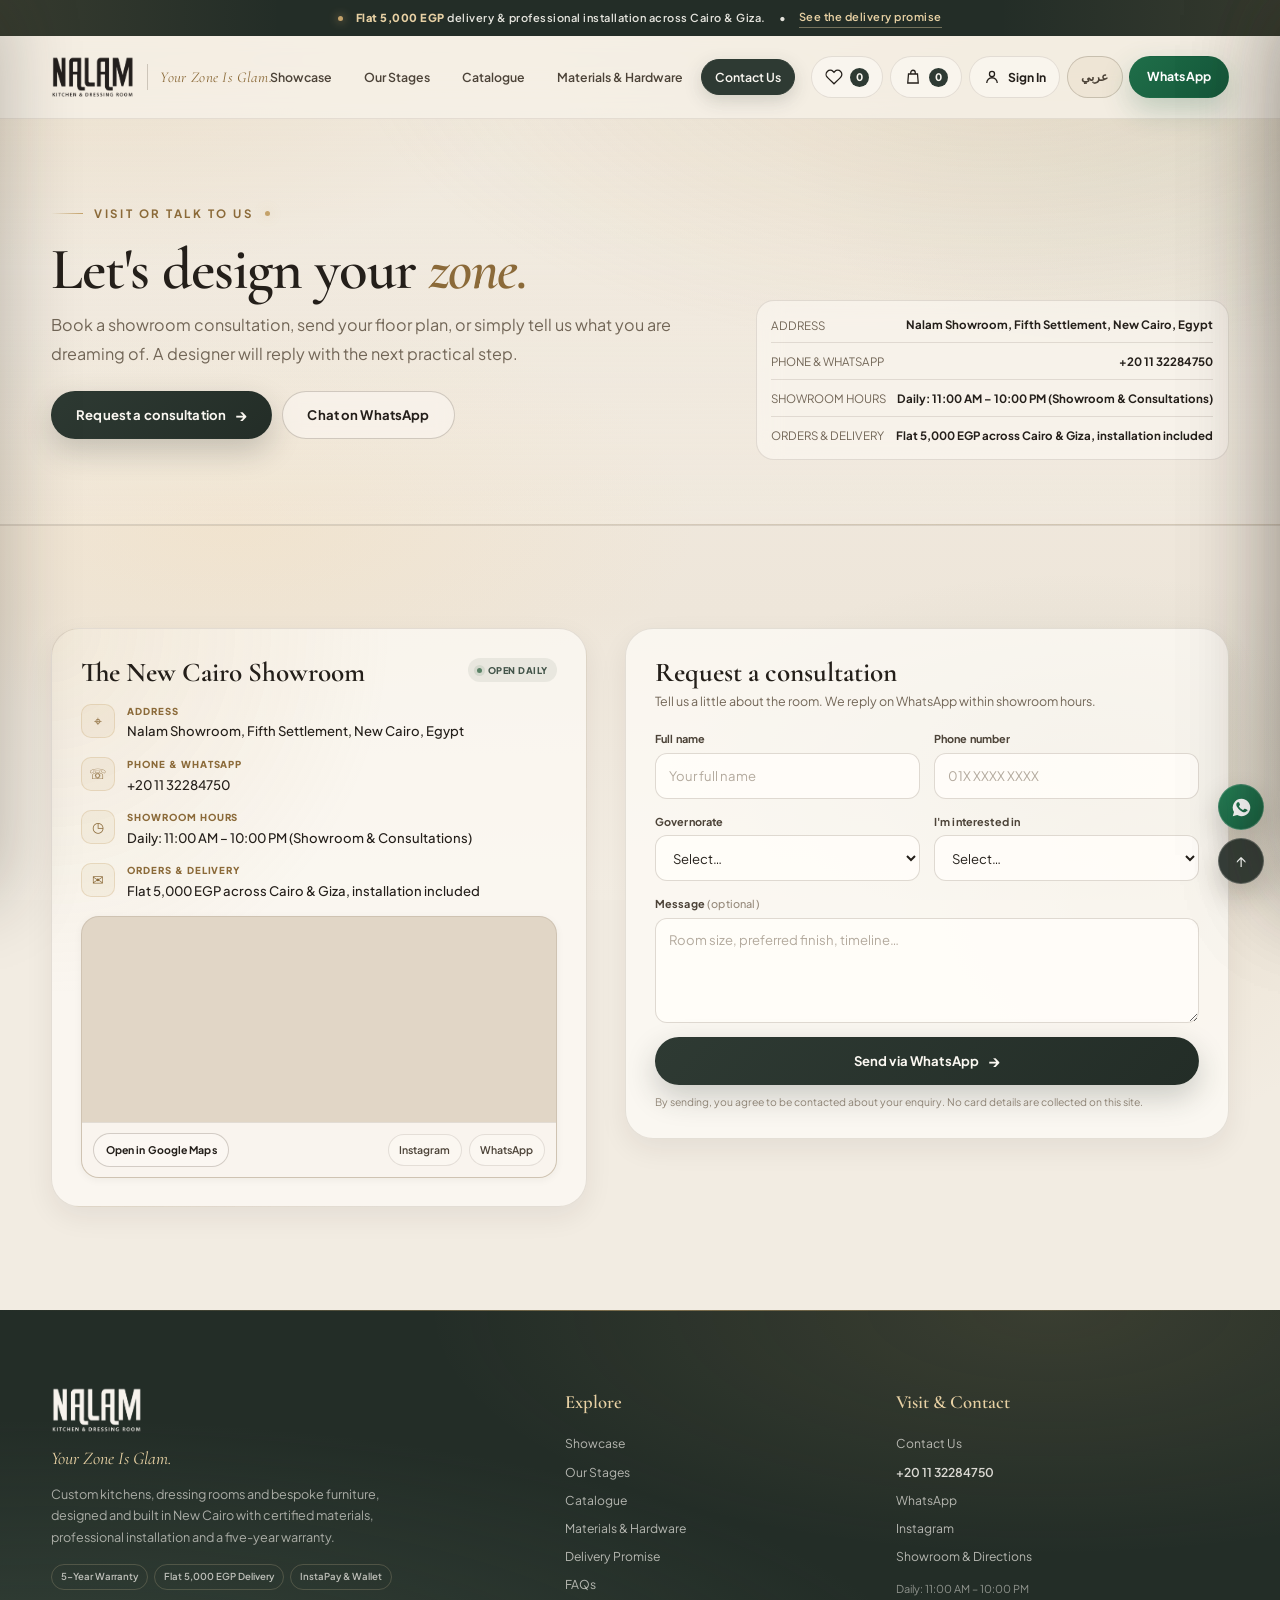
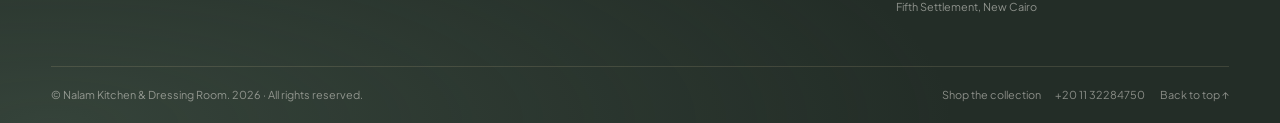
==== commit 4f99d1dc: "Last Sync: 2026-11-21 04:01 (Mobile)" ====
--- a/contact.html
+++ b/contact.html
@@ -4,50 +4,128 @@
   <meta charset="UTF-8">
   <meta name="viewport" content="width=device-width, initial-scale=1.0">
   <title>Contact &amp; Showroom Consultation — Nalam New Cairo</title>
-  <meta name="description" content="Visit the Nalam New Cairo showroom or book a kitchen, dressing room, or custom furniture consultation directly via WhatsApp.">
+  <meta name="description" content="Visit the Nalam New Cairo showroom in Fifth Settlement or book a kitchen, dressing room and bespoke furniture consultation. Call, message on WhatsApp, or send your floor plan.">
+  <meta name="robots" content="index, follow">
+  <meta name="theme-color" content="#F2ECE2">
+  <link rel="canonical" href="https://mody13255.github.io/Nalam-website/">
+  <link rel="icon" type="image/png" href="assets/logo.png">
+  <link rel="apple-touch-icon" href="assets/logo.png">
   <link rel="preconnect" href="https://fonts.googleapis.com">
   <link rel="preconnect" href="https://fonts.gstatic.com" crossorigin>
-  <link href="https://fonts.googleapis.com/css2?family=Amiri:wght@400;700&family=Cairo:wght@400;500;600;700&family=Cormorant+Garamond:ital,wght@0,500;0,600;0,700;1,400;1,600&family=Plus+Jakarta+Sans:wght@400;500;600;700&display=swap" rel="stylesheet">
+  <link href="https://fonts.googleapis.com/css2?family=Amiri:wght@400;700&family=Cairo:wght@400;500;600;700;800&family=Cormorant+Garamond:ital,wght@0,500;0,600;0,700;1,400;1,500;1,600&family=Plus+Jakarta+Sans:wght@400;500;600;700;800&display=swap" rel="stylesheet">
   <link rel="stylesheet" href="css/style.css">
+
+  <meta property="og:type" content="website">
+  <meta property="og:site_name" content="Nalam Kitchen &amp; Dressing Room">
+  <meta property="og:locale" content="en_US">
+  <meta property="og:locale:alternate" content="ar_EG">
+  <meta property="og:title" content="Contact Nalam — New Cairo Showroom &amp; Consultations">
+  <meta property="og:description" content="Book a private material consultation, see certified finishes in person, or send your dimensions on WhatsApp. Nalam, Fifth Settlement, New Cairo.">
+  <meta property="og:url" content="https://mody13255.github.io/Nalam-website/">
+  <meta property="og:image" content="https://mody13255.github.io/Nalam-website/assets/og-nalam.jpg">
+  <meta property="og:image:secure_url" content="https://mody13255.github.io/Nalam-website/assets/og-nalam.jpg">
+  <meta property="og:image:width" content="1200">
+  <meta property="og:image:height" content="630">
+  <meta property="og:image:alt" content="Nalam completed sage green kitchen with marble island and warm lighting in New Cairo">
+  <meta property="og:phone_number" content="+20 11 32284750">
+  <meta name="twitter:card" content="summary_large_image">
+  <meta name="twitter:title" content="Contact Nalam — New Cairo Showroom">
+  <meta name="twitter:description" content="Bespoke kitchens, dressing rooms and custom furniture. Visit our Fifth Settlement showroom or talk to a designer on WhatsApp.">
+  <meta name="twitter:image" content="https://mody13255.github.io/Nalam-website/assets/og-nalam.jpg">
+  <meta name="twitter:image:alt" content="Nalam completed sage green kitchen with marble island and warm lighting">
+
+  <script>
+    !function(f,b,e,v,n,t,s){if(f.fbq)return;n=f.fbq=function(){n.callMethod?n.callMethod.apply(n,arguments):n.queue.push(arguments)};if(!f._fbq)f._fbq=n;n.push=n;n.loaded=!0;n.version='2.0';n.queue=[];t=b.createElement(e);t.async=!0;t.src=v;s=b.getElementsByTagName(e)[0];s.parentNode.insertBefore(t,s)}(window,document,'script','https://connect.facebook.net/en_US/fbevents.js');
+    window.NALAM_META_PIXEL_ID = 'YOUR_PIXEL_ID_HERE';
+    window.NALAM_PIXEL_READY = false;
+    if (window.NALAM_META_PIXEL_ID && window.NALAM_META_PIXEL_ID !== 'YOUR_PIXEL_ID_HERE') {
+      fbq('init', window.NALAM_META_PIXEL_ID);
+      fbq('track', 'PageView');
+      window.NALAM_PIXEL_READY = true;
+    }
+  </script>
+
+  <script type="application/ld+json">
+  {
+    "@context": "https://schema.org",
+    "@type": "ContactPage",
+    "name": "Contact Nalam Kitchen & Dressing Room",
+    "url": "https://mody13255.github.io/Nalam-website/contact.html",
+    "mainEntity": {
+      "@type": "FurnitureStore",
+      "name": "Nalam Kitchen & Dressing Room",
+      "alternateName": "نالام",
+      "image": "https://mody13255.github.io/Nalam-website/assets/og-nalam.jpg",
+      "telephone": "+201132284750",
+      "priceRange": "EGP 7,800 – EGP 189,000",
+      "address": {
+        "@type": "PostalAddress",
+        "addressLocality": "New Cairo",
+        "addressRegion": "Cairo Governorate",
+        "addressCountry": "EG"
+      },
+      "openingHoursSpecification": {
+        "@type": "OpeningHoursSpecification",
+        "dayOfWeek": ["Monday", "Tuesday", "Wednesday", "Thursday", "Friday", "Saturday", "Sunday"],
+        "opens": "11:00",
+        "closes": "22:00"
+      }
+    }
+  }
+  </script>
 </head>
-<body>
-
-  <!-- Shared Sticky Glassmorphism Beige Header -->
+<body data-page="contact"
+      data-title-ar="تواصل مع نالام — معرض القاهرة الجديدة والاستشارات"
+      data-description-ar="زر معرض نالام في التجمع الخامس بالقاهرة الجديدة أو احجز استشارة مطابخ ودريسينج روم وأثاث مخصص. اتصل أو راسلنا على واتساب أو أرسل مخططك."
+      data-description-en="Visit the Nalam New Cairo showroom in Fifth Settlement or book a kitchen, dressing room and bespoke furniture consultation. Call, message on WhatsApp, or send your floor plan.">
+
+  <a class="skip-link" href="#main">Skip to content</a>
+
   <header class="site-header" id="top">
+    <div class="announcement">
+      <div class="container announcement-inner">
+        <span class="announcement-dot" aria-hidden="true"></span>
+        <span data-i18n="announcement_text"><strong>Flat 5,000 EGP</strong> delivery &amp; professional installation across Cairo &amp; Giza.</span>
+        <span class="desktop-only" aria-hidden="true">•</span>
+        <a href="index.html#delivery" class="announcement-link" data-i18n="announcement_link">See the delivery promise</a>
+      </div>
+    </div>
     <div class="container header-inner">
-      <div style="display:flex;align-items:center;gap:0.65rem;">
-        <button type="button" class="menu-btn" id="mobileMenuBtn" aria-label="Open Menu" aria-expanded="false">&#9776;</button>
-        <a href="index.html" class="brand-lockup" aria-label="Nalam Home">
-          <img src="assets/logo.png" alt="Nalam — Kitchen &amp; Dressing Room" class="brand-logo">
+      <div class="header-start">
+        <button type="button" class="menu-btn" id="mobileMenuBtn" aria-label="Open menu" aria-expanded="false" aria-controls="mobileDrawer">
+          <span aria-hidden="true">☰</span>
+        </button>
+        <a href="index.html" class="brand-lockup" aria-label="Nalam home">
+          <img src="assets/logo.png" alt="Nalam — Kitchen &amp; Dressing Room" class="brand-logo" width="433" height="220">
           <span class="brand-divider" aria-hidden="true"></span>
           <span class="brand-slogan">Your Zone Is Glam.</span>
         </a>
       </div>
 
-      <nav aria-label="Primary Navigation">
+      <nav aria-label="Primary navigation">
         <ul class="nav-links">
-          <li><a href="index.html#showcase" data-i18n="nav_showcase">Showcase</a></li>
-          <li><a href="index.html#stages" data-i18n="nav_stages">Our Stages</a></li>
-          <li><a href="index.html#catalogue" data-i18n="nav_catalogue">Catalogue</a></li>
-          <li><a href="index.html#materials" data-i18n="nav_materials">Materials &amp; Hardware</a></li>
-          <li><a href="contact.html" class="active" data-i18n="nav_contact">Contact Us</a></li>
+          <li><a href="index.html#showcase" data-nav="showcase" data-i18n="nav_showcase">Showcase</a></li>
+          <li><a href="index.html#stages" data-nav="stages" data-i18n="nav_stages">Our Stages</a></li>
+          <li><a href="index.html#catalogue" data-nav="catalogue" data-i18n="nav_catalogue">Catalogue</a></li>
+          <li><a href="index.html#materials" data-nav="materials" data-i18n="nav_materials">Materials &amp; Hardware</a></li>
+          <li><a href="#contact" class="active" data-nav="contact" data-i18n="nav_contact">Contact Us</a></li>
         </ul>
       </nav>
 
       <div class="header-actions">
-        <button type="button" class="btn-icon" data-open-wishlist aria-label="Wishlist">
-          <span>&#9825;</span>
+        <button type="button" class="icon-btn" data-open-wishlist aria-label="Open wishlist">
+          <svg class="icon" width="18" height="18" viewBox="0 0 24 24" fill="none" stroke="currentColor" stroke-width="1.7" aria-hidden="true"><path d="M20.8 4.6a5.5 5.5 0 0 0-7.8 0L12 5.7l-1.1-1.1a5.5 5.5 0 0 0-7.8 7.8l1.1 1.1L12 21l7.8-7.5 1.1-1.1a5.5 5.5 0 0 0-.1-7.8Z"/></svg>
           <span class="badge-count" data-wish-badge>0</span>
         </button>
-        <button type="button" class="btn-icon" data-open-cart aria-label="Shopping Cart">
-          <span>&#128717;</span>
+        <button type="button" class="icon-btn" data-open-cart aria-label="Open shopping cart">
+          <svg class="icon" width="18" height="18" viewBox="0 0 24 24" fill="none" stroke="currentColor" stroke-width="1.7" aria-hidden="true"><path d="M6 8h12l1 12H5L6 8Z"/><path d="M9 8V6a3 3 0 0 1 6 0v2"/></svg>
           <span class="badge-count" data-cart-badge>0</span>
         </button>
-        <button type="button" class="btn-icon" data-open-auth aria-label="Account">
-          <span>&#128100;</span>
-          <span class="btn-icon-label" data-account-label>Sign In</span>
+        <button type="button" class="icon-btn" data-open-auth aria-label="Open account">
+          <svg class="icon" width="18" height="18" viewBox="0 0 24 24" fill="none" stroke="currentColor" stroke-width="1.7" aria-hidden="true"><circle cx="12" cy="8" r="3.4"/><path d="M5 20a7 7 0 0 1 14 0"/></svg>
+          <span class="icon-btn-label" data-account-label>Sign In</span>
         </button>
-        <button type="button" class="lang-toggle" data-lang-toggle aria-label="Switch Language">
+        <button type="button" class="lang-toggle" data-lang-toggle aria-label="Switch language">
           <span data-i18n="lang_btn">عربي</span>
         </button>
         <a href="https://wa.me/201132284750" target="_blank" rel="noopener noreferrer" class="btn btn-wa header-wa" data-i18n="nav_wa">WhatsApp</a>
@@ -55,218 +133,526 @@
     </div>
   </header>
 
-  <!-- Mobile Drawer Click-Outside Backdrop & Slide-In Menu -->
   <div class="mobile-drawer-backdrop" id="mobileDrawerBackdrop"></div>
-  <aside class="mobile-drawer" id="mobileDrawer" aria-label="Mobile Navigation">
+  <aside class="mobile-drawer" id="mobileDrawer" aria-label="Mobile navigation" aria-hidden="true">
     <div class="mobile-drawer-head">
-      <img src="assets/logo.png" alt="Nalam" style="height:34px;width:auto;">
-      <button type="button" class="drawer-close-btn" id="mobileDrawerCloseBtn" aria-label="Close Menu">&times;</button>
-    </div>
-    <ul>
-      <li><a href="index.html#showcase" data-i18n="nav_showcase">Showcase</a></li>
-      <li><a href="index.html#stages" data-i18n="nav_stages">Our Stages</a></li>
-      <li><a href="index.html#catalogue" data-i18n="nav_catalogue">Catalogue</a></li>
-      <li><a href="index.html#materials" data-i18n="nav_materials">Materials &amp; Hardware</a></li>
-      <li><a href="contact.html" data-i18n="nav_contact">Contact Us</a></li>
-    </ul>
-    <button type="button" class="btn btn-outline" style="width:100%;" data-open-auth>
-      <span data-account-label>Sign In</span>
-    </button>
-    <a href="https://wa.me/201132284750" target="_blank" rel="noopener noreferrer" class="btn btn-wa" style="width:100%;" data-i18n="nav_wa">WhatsApp</a>
+      <img src="assets/logo.png" alt="Nalam" width="433" height="220">
+      <button type="button" class="drawer-close" id="mobileDrawerCloseBtn" aria-label="Close menu">&times;</button>
+    </div>
+    <nav aria-label="Mobile primary navigation">
+      <ul class="mobile-drawer-links">
+        <li><a href="index.html#showcase" data-i18n="nav_showcase">Showcase</a></li>
+        <li><a href="index.html#stages" data-i18n="nav_stages">Our Stages</a></li>
+        <li><a href="index.html#catalogue" data-i18n="nav_catalogue">Catalogue</a></li>
+        <li><a href="index.html#materials" data-i18n="nav_materials">Materials &amp; Hardware</a></li>
+        <li><a href="index.html#delivery" data-i18n="nav_delivery">Delivery Promise</a></li>
+        <li><a href="#contact" data-i18n="nav_contact">Contact Us</a></li>
+      </ul>
+    </nav>
+    <div class="mobile-drawer-actions">
+      <button type="button" class="btn btn-outline btn-block" data-open-auth>
+        <span data-account-label>Sign In</span>
+      </button>
+      <button type="button" class="btn btn-outline btn-block" data-open-wishlist>
+        <span data-i18n="nav_wishlist">Wishlist</span>
+      </button>
+      <a href="https://wa.me/201132284750" target="_blank" rel="noopener noreferrer" class="btn btn-wa btn-block" data-i18n="nav_wa">WhatsApp</a>
+    </div>
+    <div class="mobile-drawer-meta">
+      <a href="tel:+201132284750" dir="ltr">+20 11 32284750</a>
+      <span data-config-hours>Daily: 11:00 AM – 10:00 PM (Showroom &amp; Consultations)</span>
+    </div>
   </aside>
 
-  <!-- Contact Page Hero -->
-  <section class="page-hero">
-    <div class="container">
-      <div class="eyebrow" data-i18n="contact_eyebrow">NEW CAIRO SHOWROOM &amp; CONSULTATIONS</div>
-      <h1 class="section-title" data-i18n="contact_page_title">Visit Our New Cairo Showroom</h1>
-      <p class="section-subtitle" style="max-width:680px;" data-i18n="contact_page_sub">Book a private material consultation, explore Good Wood, 16mm Blockboard, Boardium, SAMET, and FGV samples in person, or send your dimensions for a fast quotation.</p>
-    </div>
-  </section>
-
-  <!-- Showroom Details, Embedded Map & Consultation Form -->
-  <section class="section-pad contact-section">
-    <div class="container">
-      <div class="contact-grid">
-        <div class="showroom-card">
-          <div class="showroom-item">
-            <div class="showroom-dot">&#9906;</div>
+  <main id="main">
+    <section class="page-hero">
+      <div class="container page-hero-grid">
+        <div class="reveal">
+          <div class="eyebrow" data-i18n="contact_eyebrow">VISIT OR TALK TO US</div>
+          <h1 class="section-title" data-i18n="contact_title">Let's design your <em>zone.</em></h1>
+          <p class="section-lead" data-i18n="contact_lead">Book a showroom consultation, send your floor plan, or simply tell us what you are dreaming of. A designer will reply with the next practical step.</p>
+          <div class="hero-actions" style="margin-top: 1.4rem;">
+            <a href="#contact-form" class="btn btn-primary">
+              <span data-i18n="contact_form_title">Request a consultation</span>
+              <span class="arrow" aria-hidden="true">→</span>
+            </a>
+            <a href="https://wa.me/201132284750" target="_blank" rel="noopener noreferrer" class="btn btn-outline" data-i18n="btn_wa_direct">Chat on WhatsApp</a>
+          </div>
+        </div>
+        <div class="page-hero-meta reveal">
+          <div class="page-hero-meta-item">
+            <span data-i18n="showroom_address_label">ADDRESS</span>
+            <strong data-i18n="showroom_address">Nalam Showroom, Fifth Settlement, New Cairo, Egypt</strong>
+          </div>
+          <div class="page-hero-meta-item">
+            <span data-i18n="showroom_phone_label">PHONE &amp; WHATSAPP</span>
+            <a href="tel:+201132284750" dir="ltr">+20 11 32284750</a>
+          </div>
+          <div class="page-hero-meta-item">
+            <span data-i18n="showroom_hours_label">SHOWROOM HOURS</span>
+            <strong data-i18n="showroom_hours">Daily: 11:00 AM – 10:00 PM (Showroom &amp; Consultations)</strong>
+          </div>
+          <div class="page-hero-meta-item">
+            <span data-i18n="showroom_orders_label">ORDERS &amp; DELIVERY</span>
+            <strong data-i18n="showroom_orders">Flat 5,000 EGP across Cairo &amp; Giza, installation included</strong>
+          </div>
+        </div>
+      </div>
+    </section>
+
+    <section class="contact-section section-pad" id="contact">
+      <div class="container">
+        <div class="contact-grid">
+          <div class="showroom-card reveal">
+            <div class="showroom-top">
+              <h3 data-i18n="showroom_title">The New Cairo Showroom</h3>
+              <span class="showroom-open" data-i18n="showroom_open">Open daily</span>
+            </div>
+            <div class="showroom-item">
+              <div class="showroom-icon" aria-hidden="true">⌖</div>
+              <div>
+                <h4 data-i18n="showroom_address_label">ADDRESS</h4>
+                <p data-i18n="showroom_address">Nalam Showroom, Fifth Settlement, New Cairo, Egypt</p>
+              </div>
+            </div>
+            <div class="showroom-item">
+              <div class="showroom-icon" aria-hidden="true">☏</div>
+              <div>
+                <h4 data-i18n="showroom_phone_label">PHONE &amp; WHATSAPP</h4>
+                <p><a href="tel:+201132284750" dir="ltr">+20 11 32284750</a></p>
+              </div>
+            </div>
+            <div class="showroom-item">
+              <div class="showroom-icon" aria-hidden="true">◷</div>
+              <div>
+                <h4 data-i18n="showroom_hours_label">SHOWROOM HOURS</h4>
+                <p data-i18n="showroom_hours">Daily: 11:00 AM – 10:00 PM (Showroom &amp; Consultations)</p>
+              </div>
+            </div>
+            <div class="showroom-item">
+              <div class="showroom-icon" aria-hidden="true">✉</div>
+              <div>
+                <h4 data-i18n="showroom_orders_label">ORDERS &amp; DELIVERY</h4>
+                <p data-i18n="showroom_orders">Flat 5,000 EGP across Cairo &amp; Giza, installation included</p>
+              </div>
+            </div>
+            <div class="map-box">
+              <iframe src="https://maps.google.com/maps?q=New%20Cairo,%20Cairo%20Governorate,%20Egypt&t=&amp;z=13&amp;ie=UTF8&amp;iwloc=&amp;output=embed" title="Nalam showroom location in New Cairo" loading="lazy" referrerpolicy="no-referrer-when-downgrade"></iframe>
+              <div class="map-bar">
+                <a href="https://maps.app.goo.gl/vt4eZUMmj4ZkwLQM6" target="_blank" rel="noopener noreferrer" class="btn btn-outline btn-sm" data-i18n="showroom_map_cta">Open in Google Maps</a>
+                <div class="showroom-socials">
+                  <a class="social-chip" href="https://www.instagram.com/nalam.kitchen.dressingroom/" target="_blank" rel="noopener noreferrer">Instagram</a>
+                  <a class="social-chip" href="https://wa.me/201132284750" target="_blank" rel="noopener noreferrer">WhatsApp</a>
+                </div>
+              </div>
+            </div>
+          </div>
+
+          <form class="contact-form reveal" id="contactForm" novalidate>
+            <div class="contact-form-head" id="contact-form">
+              <h3 data-i18n="contact_form_title">Request a consultation</h3>
+              <p data-i18n="contact_form_sub">Tell us a little about the room. We reply on WhatsApp within showroom hours.</p>
+            </div>
+            <div class="form-grid">
+              <div class="form-field">
+                <label for="contactName" data-i18n="form_name">Full name</label>
+                <input type="text" id="contactName" name="name" autocomplete="name" placeholder="Your full name" required>
+                <span class="field-error" data-error-for="contactName"></span>
+              </div>
+              <div class="form-field">
+                <label for="contactPhone" data-i18n="form_phone">Phone number</label>
+                <input type="tel" id="contactPhone" name="phone" autocomplete="tel" inputmode="tel" placeholder="01X XXXX XXXX" dir="ltr" required>
+                <span class="field-error" data-error-for="contactPhone"></span>
+              </div>
+              <div class="form-field">
+                <label for="contactGov" data-i18n="form_governorate">Governorate</label>
+                <select id="contactGov" name="governorate" required>
+                  <option value="" data-i18n="form_select">Select…</option>
+                  <option value="Cairo" data-i18n="gov_cairo">Cairo</option>
+                  <option value="Giza" data-i18n="gov_giza">Giza</option>
+                </select>
+                <span class="field-error" data-error-for="contactGov"></span>
+              </div>
+              <div class="form-field">
+                <label for="contactInterest" data-i18n="form_interest">I'm interested in</label>
+                <select id="contactInterest" name="interest" required>
+                  <option value="" data-i18n="form_select">Select…</option>
+                  <option value="Kitchen" data-i18n="interest_kitchen">Kitchen</option>
+                  <option value="Dressing room" data-i18n="interest_dressing">Dressing room</option>
+                  <option value="Bedroom" data-i18n="interest_bedroom">Bedroom</option>
+                  <option value="Full home" data-i18n="interest_full">Full home</option>
+                  <option value="Other" data-i18n="interest_other">Other</option>
+                </select>
+                <span class="field-error" data-error-for="contactInterest"></span>
+              </div>
+              <div class="form-field full">
+                <label for="contactMessage" data-i18n="form_message">Message <span>(optional)</span></label>
+                <textarea id="contactMessage" name="message" placeholder="Room size, preferred finish, timeline…"></textarea>
+              </div>
+            </div>
+            <button type="submit" class="btn btn-primary btn-block" style="margin-top: 0.9rem;">
+              <span data-i18n="form_submit">Send via WhatsApp</span>
+              <span class="arrow" aria-hidden="true">→</span>
+            </button>
+            <p class="form-note" style="margin-top: 0.55rem;" data-i18n="form_note">By sending, you agree to be contacted about your enquiry. No card details are collected on this site.</p>
+            <div class="form-success" id="contactSuccess" role="status" data-i18n="form_success">Thank you — your message is ready in WhatsApp. Send it and our team will reply shortly.</div>
+          </form>
+        </div>
+      </div>
+    </section>
+  </main>
+
+  <footer class="site-footer">
+    <div class="container footer-grid">
+      <div class="footer-brand">
+        <img src="assets/logo-light.png" alt="Nalam — Kitchen &amp; Dressing Room" class="footer-logo" width="433" height="220">
+        <p class="footer-slogan">Your Zone Is Glam.</p>
+        <p class="footer-desc" data-i18n="footer_desc">Custom kitchens, dressing rooms and bespoke furniture, designed and built in New Cairo with certified materials, professional installation and a five-year warranty.</p>
+        <div class="footer-badges">
+          <span class="footer-badge" data-i18n="footer_badge_1">5-Year Warranty</span>
+          <span class="footer-badge" data-i18n="footer_badge_2">Flat 5,000 EGP Delivery</span>
+          <span class="footer-badge" data-i18n="footer_badge_3">InstaPay &amp; Wallet</span>
+        </div>
+      </div>
+
+      <div class="footer-col">
+        <h4 data-i18n="footer_explore">Explore</h4>
+        <div class="footer-links">
+          <a href="index.html#showcase" data-i18n="nav_showcase">Showcase</a>
+          <a href="index.html#stages" data-i18n="nav_stages">Our Stages</a>
+          <a href="index.html#catalogue" data-i18n="nav_catalogue">Catalogue</a>
+          <a href="index.html#materials" data-i18n="nav_materials">Materials &amp; Hardware</a>
+          <a href="index.html#delivery" data-i18n="nav_delivery">Delivery Promise</a>
+          <a href="index.html#faq" data-i18n="footer_faq">FAQs</a>
+        </div>
+      </div>
+
+      <div class="footer-col">
+        <h4 data-i18n="footer_visit">Visit &amp; Contact</h4>
+        <div class="footer-links">
+          <a href="#contact" data-i18n="nav_contact">Contact Us</a>
+          <a href="tel:+201132284750" dir="ltr" class="tel-link">+20 11 32284750</a>
+          <a href="https://wa.me/201132284750" target="_blank" rel="noopener noreferrer">WhatsApp</a>
+          <a href="https://www.instagram.com/nalam.kitchen.dressingroom/" target="_blank" rel="noopener noreferrer">Instagram</a>
+          <a href="contact.html" data-i18n="footer_showroom_page">Showroom &amp; Directions</a>
+        </div>
+        <p class="footer-hours" data-i18n="footer_hours">Daily: 11:00 AM – 10:00 PM<br>Fifth Settlement, New Cairo</p>
+      </div>
+    </div>
+    <div class="container footer-bottom">
+      <span>© <span data-i18n="footer_copyright_prefix">Nalam Kitchen &amp; Dressing Room.</span> <span id="footerYear">2026</span> · <span data-i18n="footer_copyright_suffix">All rights reserved.</span></span>
+      <div class="footer-bottom-links">
+        <a href="index.html#catalogue" data-i18n="footer_shop">Shop the collection</a>
+        <a href="tel:+201132284750" dir="ltr">+20 11 32284750</a>
+        <a href="#top" data-i18n="footer_back_top">Back to top ↑</a>
+      </div>
+    </div>
+  </footer>
+
+  <div class="side-drawer-backdrop" id="cartBackdrop" data-close-cart></div>
+  <aside class="side-drawer" id="cartDrawer" role="dialog" aria-modal="true" aria-labelledby="cartDrawerTitle" aria-hidden="true">
+    <div class="drawer-head">
+      <div class="drawer-title-wrap">
+        <div class="drawer-eyebrow" data-i18n="cart_eyebrow">YOUR SELECTION</div>
+        <h3 id="cartDrawerTitle" data-i18n="cart_title">Shopping cart</h3>
+        <span class="drawer-head-meta" id="cartHeadMeta">0 items · Cairo &amp; Giza delivery</span>
+      </div>
+      <button type="button" class="drawer-close" data-close-cart aria-label="Close cart">&times;</button>
+    </div>
+
+    <div class="drawer-scroll">
+      <div class="drawer-section" id="cartItemsSection">
+        <div class="drawer-section-head">
+          <h4 data-i18n="cart_items_heading">YOUR PIECES</h4>
+          <span id="cartItemsCount">0 items</span>
+        </div>
+        <div class="cart-items" id="cartItems"></div>
+      </div>
+
+      <div class="empty-state" id="cartEmptyState" hidden>
+        <div class="empty-icon" aria-hidden="true">◇</div>
+        <h4 data-i18n="cart_empty_title">Your cart is still empty.</h4>
+        <p data-i18n="cart_empty_desc">Browse the collection and add a piece to begin. Delivery stays a flat 5,000 EGP whenever you are ready.</p>
+        <button type="button" class="btn btn-primary btn-sm" data-close-cart data-scroll-catalogue data-i18n="cart_empty_cta">Explore the catalogue</button>
+      </div>
+
+      <form class="checkout-form" id="checkoutForm" novalidate hidden>
+        <div class="checkout-block">
+          <div class="checkout-step-head">
+            <h4><span aria-hidden="true">1</span><span data-i18n="checkout_step_details">Delivery details</span></h4>
+            <small data-i18n="checkout_required">All fields required</small>
+          </div>
+          <div class="checkout-fields">
+            <div class="checkout-field full">
+              <label for="checkoutName" data-i18n="checkout_name">Customer name</label>
+              <input type="text" id="checkoutName" name="customerName" autocomplete="name" placeholder="Full name" required>
+              <span class="field-error" data-error-for="checkoutName"></span>
+            </div>
+            <div class="checkout-field">
+              <label for="checkoutPhone" data-i18n="checkout_phone">Phone number</label>
+              <input type="tel" id="checkoutPhone" name="customerPhone" autocomplete="tel" inputmode="tel" placeholder="01X XXXX XXXX" dir="ltr" required>
+              <span class="field-error" data-error-for="checkoutPhone"></span>
+            </div>
+            <div class="checkout-field">
+              <label for="checkoutGov" data-i18n="checkout_gov">Governorate</label>
+              <select id="checkoutGov" name="governorate" required>
+                <option value="" data-i18n="form_select">Select…</option>
+                <option value="Cairo" data-i18n="gov_cairo">Cairo</option>
+                <option value="Giza" data-i18n="gov_giza">Giza</option>
+              </select>
+              <span class="field-error" data-error-for="checkoutGov"></span>
+            </div>
+            <div class="checkout-field">
+              <label for="checkoutFloor" data-i18n="checkout_floor">Floor number <span>(installation logistics)</span></label>
+              <select id="checkoutFloor" name="floor" required>
+                <option value="" data-i18n="form_select">Select…</option>
+                <option value="0">Ground</option>
+                <option value="1">1</option>
+                <option value="2">2</option>
+                <option value="3">3</option>
+                <option value="4">4</option>
+                <option value="5">5</option>
+                <option value="6">6</option>
+                <option value="7">7</option>
+                <option value="8">8</option>
+                <option value="9">9</option>
+                <option value="10">10</option>
+                <option value="11">11</option>
+                <option value="12">12</option>
+              </select>
+              <span class="field-error" data-error-for="checkoutFloor"></span>
+            </div>
+          </div>
+          <div class="checkout-account-note" id="checkoutAccountNote">
+            <span data-i18n="checkout_account_required">An account is required to confirm your order. Your cart is saved and resumes after sign-in.</span>
+          </div>
+        </div>
+
+        <div class="checkout-block">
+          <div class="checkout-step-head">
+            <h4><span aria-hidden="true">2</span><span data-i18n="checkout_step_payment">Payment method</span></h4>
+            <small data-i18n="checkout_no_card">No card details collected</small>
+          </div>
+          <div class="payment-options" role="radiogroup" aria-label="Payment method">
+            <label class="payment-option">
+              <input type="radio" name="paymentMethod" value="InstaPay" required>
+              <span class="payment-card">
+                <span class="payment-card-icon" aria-hidden="true">iP</span>
+                <span>
+                  <strong>InstaPay</strong>
+                  <small data-i18n="payment_instapay_sub">Transfer to our InstaPay handle</small>
+                </span>
+              </span>
+            </label>
+            <label class="payment-option">
+              <input type="radio" name="paymentMethod" value="Mobile Wallet" required>
+              <span class="payment-card">
+                <span class="payment-card-icon" aria-hidden="true">₪</span>
+                <span>
+                  <strong data-i18n="payment_wallet">Mobile Wallet</strong>
+                  <small data-i18n="payment_wallet_sub">Send to our wallet number</small>
+                </span>
+              </span>
+            </label>
+          </div>
+          <div class="instapay-box" id="paymentDetailsBox">
+            <div class="instapay-row">
+              <span data-i18n="payment_details_label">Payment details</span>
+              <button type="button" class="copy-btn" data-copy-target="paymentDetailValue" data-i18n="copy">Copy</button>
+            </div>
+            <code id="paymentDetailValue">nalam@instapay</code>
+            <p class="instapay-note" id="paymentDetailNote" data-i18n="payment_instapay_note">Send the total, then share the receipt on WhatsApp. We confirm your production slot the same day.</p>
+          </div>
+          <span class="field-error" data-error-for="paymentMethod"></span>
+        </div>
+      </form>
+    </div>
+
+    <div class="drawer-footer" id="cartFooter">
+      <div class="flat-rate-badge" id="flatRateBadge">
+        <span><strong data-i18n="delivery_badge_strong">Flat-Rate Delivery:</strong> <span data-i18n="delivery_badge_text">Same 5,000 EGP fee whether you order 1 item or a full room.</span></span>
+      </div>
+      <div class="summary-rows">
+        <div class="summary-row"><span data-i18n="summary_items">Items</span><strong id="summaryItems">0 EGP</strong></div>
+        <div class="summary-row"><span data-i18n="summary_delivery">Delivery</span><strong id="summaryDelivery">0 EGP</strong></div>
+        <div class="summary-row total"><span data-i18n="summary_total">Total</span><span id="summaryTotal">0 EGP</span></div>
+      </div>
+      <p class="checkout-note" id="deliveryPromiseNote" data-i18n="delivery_note">Flat-rate 5,000 EGP delivery &amp; professional installation across anywhere in Cairo &amp; Giza (up to 2nd floor) applies to any order size, whether single pieces or full rooms.</p>
+      <div class="checkout-success" id="checkoutSuccess" role="status"></div>
+      <button type="button" class="btn btn-wa drawer-cta" id="confirmOrderBtn" hidden>
+        <span data-i18n="checkout_confirm">Confirm Order &amp; Send via WhatsApp</span>
+        <span class="arrow" aria-hidden="true">→</span>
+      </button>
+      <p class="secure-line" data-i18n="checkout_secure">Secure summary · payment confirmed by our team on WhatsApp</p>
+    </div>
+  </aside>
+
+  <div class="side-drawer-backdrop" id="wishlistBackdrop" data-close-wishlist></div>
+  <aside class="side-drawer" id="wishlistDrawer" role="dialog" aria-modal="true" aria-labelledby="wishlistDrawerTitle" aria-hidden="true">
+    <div class="drawer-head">
+      <div class="drawer-title-wrap">
+        <div class="drawer-eyebrow" data-i18n="wishlist_eyebrow">SAVED FOR LATER</div>
+        <h3 id="wishlistDrawerTitle" data-i18n="wishlist_title">Wishlist</h3>
+        <span class="drawer-head-meta" id="wishlistHeadMeta">0 saved pieces</span>
+      </div>
+      <button type="button" class="drawer-close" data-close-wishlist aria-label="Close wishlist">&times;</button>
+    </div>
+    <div class="drawer-scroll">
+      <div class="wishlist-items" id="wishlistItems"></div>
+      <div class="empty-state" id="wishlistEmptyState" hidden>
+        <div class="empty-icon" aria-hidden="true">♡</div>
+        <h4 data-i18n="wishlist_empty_title">Nothing saved yet.</h4>
+        <p data-i18n="wishlist_empty_desc">Tap the heart on any piece to keep it here while you decide.</p>
+        <button type="button" class="btn btn-primary btn-sm" data-close-wishlist data-scroll-catalogue data-i18n="wishlist_empty_cta">Browse the collection</button>
+      </div>
+    </div>
+    <div class="drawer-footer">
+      <p class="checkout-note" data-i18n="wishlist_note">Saved pieces stay on this device. Add a piece to your cart whenever you are ready.</p>
+      <button type="button" class="btn btn-primary drawer-cta" data-close-wishlist data-scroll-catalogue data-i18n="wishlist_cta">Continue browsing</button>
+    </div>
+  </aside>
+
+  <div class="modal-backdrop" id="authModalBackdrop">
+    <div class="auth-panel" role="dialog" aria-modal="true" aria-labelledby="authTitle">
+      <button type="button" class="modal-close" data-close-auth aria-label="Close account window">&times;</button>
+      <div class="auth-visual">
+        <img src="assets/room-furnished.jpg" alt="Completed Nalam kitchen" class="auth-visual-bg" width="1280" height="720" loading="lazy">
+        <div class="auth-visual-content">
+          <img src="assets/logo-light.png" alt="Nalam" class="auth-visual-logo" width="433" height="220">
+          <div>
+            <h3 data-i18n="auth_visual_title">Your home, considered.</h3>
+            <p data-i18n="auth_visual_desc">One account for your orders, delivery details and warranty record — kept quietly on this device.</p>
+            <div class="auth-benefits">
+              <span class="auth-benefit" data-i18n="auth_benefit_1">Resume your cart exactly where you left it</span>
+              <span class="auth-benefit" data-i18n="auth_benefit_2">Keep your delivery and floor details ready</span>
+              <span class="auth-benefit" data-i18n="auth_benefit_3">Access your order history and warranty record</span>
+            </div>
+          </div>
+        </div>
+      </div>
+
+      <div class="auth-content">
+        <div class="auth-mobile-logo"><img src="assets/logo.png" alt="Nalam" width="433" height="220"></div>
+
+        <div id="authForms">
+          <div class="auth-heading">
+            <h2 id="authTitle" data-i18n="auth_title">Welcome back.</h2>
+            <p id="authSubtitle" data-i18n="auth_subtitle">Sign in to confirm your order and keep your details in one place.</p>
+          </div>
+          <div class="auth-tabs" role="tablist" aria-label="Account access">
+            <button type="button" class="auth-tab active" id="signInTab" role="tab" aria-selected="true" aria-controls="signInForm" data-auth-tab="signin" data-i18n="auth_tab_signin">Sign In</button>
+            <button type="button" class="auth-tab" id="signUpTab" role="tab" aria-selected="false" aria-controls="signUpForm" data-auth-tab="signup" data-i18n="auth_tab_signup">Create Account</button>
+          </div>
+          <div class="auth-banner" id="authBanner" role="status"></div>
+
+          <form class="auth-form" id="signInForm" novalidate>
+            <div class="form-field full">
+              <label for="signInEmail" data-i18n="auth_email">Email address</label>
+              <input type="email" id="signInEmail" name="email" autocomplete="email" placeholder="you@example.com" required>
+              <span class="field-error" data-error-for="signInEmail"></span>
+            </div>
+            <div class="form-field full">
+              <label for="signInPassword" data-i18n="auth_password">Password</label>
+              <div class="input-wrap">
+                <input type="password" id="signInPassword" name="password" autocomplete="current-password" placeholder="Your password" required>
+                <button type="button" class="toggle-pass" data-toggle-password="signInPassword" aria-label="Show password">Show</button>
+              </div>
+              <span class="field-error" data-error-for="signInPassword"></span>
+            </div>
+            <button type="submit" class="btn btn-primary btn-block full" data-i18n="auth_signin_cta">Sign In &amp; Continue</button>
+            <p class="auth-footnote full" data-i18n="auth_footnote">This showroom website keeps accounts locally on your device. Your password is hashed before storage; never reuse a sensitive password.</p>
+            <div class="auth-support">
+              <span data-i18n="auth_support">Need help with your account?</span>
+              <a href="https://wa.me/201132284750" target="_blank" rel="noopener noreferrer">WhatsApp</a>
+            </div>
+          </form>
+
+          <form class="auth-form" id="signUpForm" novalidate hidden>
+            <div class="form-field full">
+              <label for="signUpName" data-i18n="auth_name">Full name</label>
+              <input type="text" id="signUpName" name="name" autocomplete="name" placeholder="Your full name" required>
+              <span class="field-error" data-error-for="signUpName"></span>
+            </div>
+            <div class="form-field">
+              <label for="signUpPhone" data-i18n="auth_phone">Phone number</label>
+              <input type="tel" id="signUpPhone" name="phone" autocomplete="tel" inputmode="tel" placeholder="01X XXXX XXXX" dir="ltr" required>
+              <span class="field-error" data-error-for="signUpPhone"></span>
+            </div>
+            <div class="form-field">
+              <label for="signUpGov" data-i18n="auth_gov">Governorate</label>
+              <select id="signUpGov" name="governorate" required>
+                <option value="" data-i18n="form_select">Select…</option>
+                <option value="Cairo" data-i18n="gov_cairo">Cairo</option>
+                <option value="Giza" data-i18n="gov_giza">Giza</option>
+              </select>
+              <span class="field-error" data-error-for="signUpGov"></span>
+            </div>
+            <div class="form-field full">
+              <label for="signUpEmail" data-i18n="auth_email">Email address</label>
+              <input type="email" id="signUpEmail" name="email" autocomplete="email" placeholder="you@example.com" required>
+              <span class="field-error" data-error-for="signUpEmail"></span>
+            </div>
+            <div class="form-field">
+              <label for="signUpPassword" data-i18n="auth_password">Password</label>
+              <div class="input-wrap">
+                <input type="password" id="signUpPassword" name="password" autocomplete="new-password" placeholder="At least 8 characters" required minlength="8">
+                <button type="button" class="toggle-pass" data-toggle-password="signUpPassword" aria-label="Show password">Show</button>
+              </div>
+              <div class="password-meter"><span id="passwordMeter"></span></div>
+              <span class="field-error" data-error-for="signUpPassword"></span>
+            </div>
+            <div class="form-field">
+              <label for="signUpConfirm" data-i18n="auth_confirm">Confirm password</label>
+              <div class="input-wrap">
+                <input type="password" id="signUpConfirm" name="confirm" autocomplete="new-password" placeholder="Repeat password" required>
+                <button type="button" class="toggle-pass" data-toggle-password="signUpConfirm" aria-label="Show password">Show</button>
+              </div>
+              <span class="field-error" data-error-for="signUpConfirm"></span>
+            </div>
+            <button type="submit" class="btn btn-gold btn-block full" data-i18n="auth_signup_cta">Create Account</button>
+            <p class="auth-footnote full" data-i18n="auth_signup_note">By creating an account you agree to be contacted about your orders and consultations. No card details are stored.</p>
+            <div class="auth-support">
+              <span data-i18n="auth_support">Need help with your account?</span>
+              <a href="tel:+201132284750" dir="ltr">+20 11 32284750</a>
+            </div>
+          </form>
+        </div>
+
+        <div id="profilePanel" hidden>
+          <div class="profile-head">
+            <div class="profile-avatar" id="profileAvatar" aria-hidden="true">N</div>
             <div>
-              <h4 data-i18n="lbl_location">Showroom Location</h4>
-              <p data-config-address>New Cairo Showroom, Cairo Governorate, Egypt</p>
-            </div>
-          </div>
-
-          <div class="map-window-box">
-            <iframe
-              title="Nalam New Cairo Showroom Map"
-              src="https://maps.google.com/maps?q=New%20Cairo,%20Cairo%20Governorate,%20Egypt&t=&z=13&ie=UTF8&iwloc=&output=embed"
-              loading="lazy"
-              referrerpolicy="no-referrer-when-downgrade">
-            </iframe>
-            <div class="map-window-bar">
-              <button type="button" class="btn btn-outline" data-copy-maps data-i18n="btn_copy_map">Copy Maps Link</button>
-              <a href="https://maps.app.goo.gl/vt4eZUMmj4ZkwLQM6" target="_blank" rel="noopener noreferrer" class="btn btn-primary" data-i18n="btn_maps">Open in Google Maps</a>
-            </div>
-          </div>
-
-          <div class="showroom-item">
-            <div class="showroom-dot">&#9742;</div>
-            <div>
-              <h4 data-i18n="lbl_phone">Phone &amp; WhatsApp</h4>
-              <a href="tel:+201132284750" dir="ltr">+20 11 32284750</a>
-            </div>
-          </div>
-          <div class="showroom-item">
-            <div class="showroom-dot">&#9719;</div>
-            <div>
-              <h4 data-i18n="lbl_hours">Showroom Hours</h4>
-              <p data-config-hours>Daily: 11:00 AM – 10:00 PM (Showroom &amp; Consultations)</p>
-            </div>
-          </div>
-          <div class="showroom-item">
-            <div class="showroom-dot">&#9733;</div>
-            <div>
-              <h4 data-i18n="lbl_social">Instagram</h4>
-              <a href="https://www.instagram.com/nalam.kitchen.dressingroom/" target="_blank" rel="noopener noreferrer">@nalam.kitchen.dressingroom</a>
-            </div>
-          </div>
-
-          <div class="showroom-actions">
-            <a href="https://wa.me/201132284750" target="_blank" rel="noopener noreferrer" class="btn btn-wa" style="width:100%;" data-i18n="btn_wa_direct">Chat on WhatsApp</a>
-          </div>
-        </div>
-
-        <form class="inquiry-form" data-wa-inquiry-form>
-          <div class="form-group">
-            <label for="cName" data-i18n="form_name">Full Name</label>
-            <input id="cName" name="name" type="text" required data-i18n-placeholder="form_name_ph" placeholder="e.g. Ahmed Hassan">
-          </div>
-          <div class="form-group">
-            <label for="cPhone" data-i18n="form_phone">Phone / WhatsApp Number</label>
-            <input id="cPhone" name="phone" type="tel" required dir="ltr" data-i18n-placeholder="form_phone_ph" placeholder="01X XXXX XXXX">
-          </div>
-          <div class="form-group">
-            <label for="cCat" data-i18n="form_category">Interested Category</label>
-            <select id="cCat" name="category" data-inquiry-cat-select></select>
-          </div>
-          <div class="form-group">
-            <label for="cArea" data-i18n="form_area">Compound / Delivery Area</label>
-            <input id="cArea" name="area" type="text" required data-i18n-placeholder="form_area_ph" placeholder="e.g. New Cairo, Fifth Settlement, Rehab">
-          </div>
-          <div class="form-group full">
-            <label for="cNotes" data-i18n="form_notes">Dimensions or Project Notes</label>
-            <textarea id="cNotes" name="notes" rows="5" data-i18n-placeholder="form_notes_ph" placeholder="Share rough dimensions, preferred finish, or showroom visit time..."></textarea>
-          </div>
-          <div class="form-group full">
-            <button type="submit" class="btn btn-gold" style="width:100%;" data-i18n="form_submit">Send Inquiry via WhatsApp</button>
-          </div>
-        </form>
-      </div>
-    </div>
-  </section>
-
-  <!-- Shared Global Footer -->
-  <footer class="site-footer">
-    <div class="container">
-      <div class="footer-grid">
-        <div>
-          <img src="assets/logo-light.png" alt="Nalam — Kitchen &amp; Dressing Room" class="footer-logo">
-          <div class="footer-slogan">Your Zone Is Glam.</div>
-          <p class="footer-desc" data-i18n="footer_desc">Bespoke luxury kitchens, dressing rooms, and architectural cabinetry crafted in New Cairo with certified materials and 5-year warranty.</p>
-        </div>
-
-        <div class="footer-col">
-          <h4 data-i18n="footer_nav_title">Explore</h4>
-          <ul class="footer-links">
-            <li><a href="index.html#showcase" data-i18n="nav_showcase">Showcase</a></li>
-            <li><a href="index.html#stages" data-i18n="nav_stages">Our Stages</a></li>
-            <li><a href="index.html#catalogue" data-i18n="nav_catalogue">Catalogue</a></li>
-            <li><a href="index.html#materials" data-i18n="nav_materials">Materials &amp; Hardware</a></li>
-            <li><a href="index.html" data-i18n="back_home">Back to Home</a></li>
-          </ul>
-        </div>
-
-        <div class="footer-col">
-          <h4 data-i18n="footer_contact_title">Showroom &amp; Direct</h4>
-          <ul class="footer-links">
-            <li><a href="tel:+201132284750" dir="ltr">+20 11 32284750</a></li>
-            <li><a href="https://wa.me/201132284750" target="_blank" rel="noopener noreferrer" data-i18n="btn_wa_direct">Chat on WhatsApp</a></li>
-            <li><a href="https://maps.app.goo.gl/vt4eZUMmj4ZkwLQM6" target="_blank" rel="noopener noreferrer" data-i18n="btn_maps">Open in Google Maps</a></li>
-            <li><a href="https://www.instagram.com/nalam.kitchen.dressingroom/" target="_blank" rel="noopener noreferrer">@nalam.kitchen.dressingroom</a></li>
-          </ul>
-        </div>
-      </div>
-
-      <div class="footer-bottom">
-        <span>© 2026 Nalam. All Rights Reserved.</span>
-        <span style="font-family:var(--font-serif);font-style:italic;color:var(--gold-light);">Your Zone Is Glam.</span>
-      </div>
-    </div>
-  </footer>
-
-  <!-- Shared Account Modal & Side Drawers -->
-  <div class="modal-backdrop" id="authModal" role="dialog" aria-modal="true" aria-label="Nalam Account">
-    <div class="auth-panel">
-      <button type="button" class="modal-close" id="authCloseBtn" aria-label="Close">&times;</button>
-      <div style="text-align:center;margin-bottom:1.1rem;">
-        <img src="assets/logo.png" alt="Nalam" style="height:36px;margin-inline:auto;margin-bottom:0.35rem;">
-      </div>
-      <div class="auth-banner" id="authBanner"></div>
-      <div class="auth-tabs" id="authTabsWrap">
-        <button type="button" class="auth-tab active" data-auth-tab="signin" data-i18n="auth_signin_tab">Sign In</button>
-        <button type="button" class="auth-tab" data-auth-tab="signup" data-i18n="auth_signup_tab">Create Account</button>
-      </div>
-      <form id="authSigninForm" class="auth-form">
-        <div class="form-group full"><label for="siEmail" data-i18n="auth_email">Email Address</label><input id="siEmail" type="email" required dir="ltr"></div>
-        <div class="form-group full"><label for="siPass" data-i18n="auth_password">Password</label><input id="siPass" type="password" required minlength="4"></div>
-        <div class="form-group full"><button type="submit" class="btn btn-primary" style="width:100%;" data-i18n="auth_signin_btn">Sign In</button></div>
-      </form>
-      <form id="authSignupForm" class="auth-form" style="display:none;">
-        <div class="form-group"><label for="suName" data-i18n="auth_fullname">Full Name</label><input id="suName" type="text" required></div>
-        <div class="form-group"><label for="suPhone" data-i18n="auth_phone">Phone / WhatsApp</label><input id="suPhone" type="tel" required dir="ltr"></div>
-        <div class="form-group"><label for="suEmail" data-i18n="auth_email">Email Address</label><input id="suEmail" type="email" required dir="ltr"></div>
-        <div class="form-group"><label for="suPass" data-i18n="auth_password">Password</label><input id="suPass" type="password" required minlength="4"></div>
-        <div class="form-group"><label for="suGov" data-i18n="auth_gov">Governorate</label><select id="suGov"><option value="Cairo" data-i18n="auth_gov_cairo">Cairo Governorate</option><option value="Giza" data-i18n="auth_gov_giza">Giza Governorate</option><option value="Other" data-i18n="auth_gov_other">Other Governorate</option></select></div>
-        <div class="form-group"><label for="suFloor" data-i18n="auth_floor">Building Floor Level</label><select id="suFloor" data-floor-select></select></div>
-        <div class="form-group full"><label for="suAddress" data-i18n="auth_address">Delivery Area / Street Address</label><input id="suAddress" type="text" required></div>
-        <div class="form-group full"><button type="submit" class="btn btn-gold" style="width:100%;" data-i18n="auth_signup_btn">Create Account</button></div>
-      </form>
-      <form id="authProfileForm" class="auth-form" style="display:none;">
-        <div class="form-group full" style="text-align:center;"><h3 class="serif" style="font-size:1.55rem;" data-i18n="auth_profile_title">My Nalam Account</h3></div>
-        <div class="form-group"><label for="profName" data-i18n="auth_fullname">Full Name</label><input id="profName" type="text" required></div>
-        <div class="form-group"><label for="profPhone" data-i18n="auth_phone">Phone / WhatsApp</label><input id="profPhone" type="tel" required dir="ltr"></div>
-        <div class="form-group"><label for="profGov" data-i18n="auth_gov">Governorate</label><select id="profGov"><option value="Cairo" data-i18n="auth_gov_cairo">Cairo Governorate</option><option value="Giza" data-i18n="auth_gov_giza">Giza Governorate</option><option value="Other" data-i18n="auth_gov_other">Other Governorate</option></select></div>
-        <div class="form-group"><label for="profFloor" data-i18n="auth_floor">Building Floor Level</label><select id="profFloor" data-floor-select></select></div>
-        <div class="form-group full"><label for="profAddress" data-i18n="auth_address">Delivery Area / Street Address</label><input id="profAddress" type="text" required></div>
-        <div class="form-group full" style="display:flex;gap:0.6rem;flex-direction:row;"><button type="submit" class="btn btn-primary" style="flex:1;" data-i18n="auth_save_profile">Save Account Details</button><button type="button" class="btn btn-outline" id="authSignoutBtn" data-i18n="auth_signout_btn">Sign Out</button></div>
-      </form>
+              <h3 id="profileName">Nalam Customer</h3>
+              <span id="profileEmail">you@example.com</span>
+            </div>
+          </div>
+          <div class="profile-stats">
+            <div class="profile-stat"><strong id="profileOrdersCount">0</strong><span data-i18n="profile_stat_orders">Orders</span></div>
+            <div class="profile-stat"><strong id="profileWishCount">0</strong><span data-i18n="profile_stat_wishlist">Wishlist</span></div>
+            <div class="profile-stat"><strong id="profileCartCount">0</strong><span data-i18n="profile_stat_cart">In cart</span></div>
+          </div>
+          <div class="profile-orders">
+            <h4 data-i18n="profile_recent_orders">Recent orders</h4>
+            <div id="profileOrdersList"></div>
+          </div>
+          <div class="profile-actions">
+            <button type="button" class="btn btn-primary" data-open-cart data-close-auth data-i18n="profile_view_cart">View cart</button>
+            <button type="button" class="btn btn-outline" data-open-wishlist data-close-auth data-i18n="profile_view_wishlist">Wishlist</button>
+            <button type="button" class="btn btn-ghost" id="signOutBtn" data-i18n="profile_signout">Sign Out</button>
+          </div>
+        </div>
+      </div>
     </div>
   </div>
 
-  <div class="side-drawer-backdrop" id="sideDrawerBackdrop"></div>
-  <aside class="side-drawer" id="cartDrawer" aria-label="Shopping Cart">
-    <div class="side-drawer-head"><h3 data-i18n="cart_title">Your Shopping Cart</h3><button type="button" class="drawer-close-btn" data-close-side-drawer aria-label="Close">&times;</button></div>
-    <div class="side-drawer-body" id="cartDrawerBody"></div>
-    <div class="side-drawer-foot" id="cartDrawerFoot">
-      <div class="checkout-floor-grid">
-        <div><label for="checkoutGov" style="font-size:0.72rem;font-weight:600;color:var(--espresso-muted);" data-i18n="checkout_gov_lbl">Delivery Governorate</label><select id="checkoutGov" style="width:100%;"><option value="Cairo" data-i18n="auth_gov_cairo">Cairo Governorate</option><option value="Giza" data-i18n="auth_gov_giza">Giza Governorate</option><option value="Other" data-i18n="auth_gov_other">Other Governorate</option></select></div>
-        <div><label for="checkoutFloor" style="font-size:0.72rem;font-weight:600;color:var(--espresso-muted);" data-i18n="checkout_floor_lbl">Delivery Floor Level</label><select id="checkoutFloor" data-floor-select style="width:100%;"></select></div>
-      </div>
-      <select id="checkoutPayMethod" style="padding:0.55rem 0.72rem;border-radius:8px;border:1px solid rgba(200,182,160,0.85);background:#FFFFFF;font-size:0.82rem;"><option value="InstaPay" data-i18n="modal_pay_instapay">InstaPay (Instant Bank Transfer)</option><option value="Mobile Wallet" data-i18n="modal_pay_wallet">Mobile Wallet (Vodafone / Orange / Etisalat Cash)</option></select>
-      <div class="summary-row"><span data-i18n="subtotal_lbl">Items Subtotal</span><strong id="cartSubtotalVal">0 EGP</strong></div>
-      <div class="summary-row"><span data-i18n="delivery_base_lbl">Delivery (Cairo &amp; Giza, up to 2nd floor)</span><strong id="cartDeliveryBaseVal">5,000 EGP</strong></div>
-      <div class="summary-row"><span data-i18n="delivery_floor_lbl">Additional Floor Carry Fee</span><strong id="cartFloorFeeVal">Included</strong></div>
-      <div class="summary-row total"><span data-i18n="grand_total_lbl">Estimated Total</span><span id="cartGrandTotalVal">0 EGP</span></div>
-      <button type="button" class="btn btn-wa" id="cartCheckoutBtn" style="width:100%;" data-i18n="checkout_btn">Checkout via WhatsApp (InstaPay / Wallet)</button>
-    </div>
-  </aside>
-  <aside class="side-drawer" id="wishlistDrawer" aria-label="Wishlist">
-    <div class="side-drawer-head"><h3 data-i18n="wish_title">Your Wishlist</h3><button type="button" class="drawer-close-btn" data-close-side-drawer aria-label="Close">&times;</button></div>
-    <div class="side-drawer-body" id="wishlistDrawerBody"></div>
-  </aside>
-
-  <div class="toast" id="nalamToast" role="status" aria-live="polite"></div>
+  <div class="toast" id="toast" role="status" aria-live="polite"></div>
+
+  <div class="floating-actions">
+    <a class="float-btn float-wa" href="https://wa.me/201132284750" target="_blank" rel="noopener noreferrer" aria-label="Chat with Nalam on WhatsApp">
+      <svg width="21" height="21" viewBox="0 0 24 24" fill="currentColor" aria-hidden="true"><path d="M12 2a10 10 0 0 0-8.6 15.1L2 22l5.1-1.3A10 10 0 1 0 12 2Zm5.3 14.2c-.2.6-1.2 1.2-1.7 1.2-.5.1-1 .1-1.6-.1-.4-.2-1-.4-1.7-.8-3-1.4-4.9-4.5-5-4.7-.1-.2-1.2-1.6-1.2-3 0-1.5.8-2.2 1.1-2.5.3-.3.6-.4.8-.4h.6c.2 0 .5-.1.7.5l.9 2.2c.1.2.1.4 0 .6l-.4.6-.5.5c-.1.2-.3.3-.1.6.2.3.8 1.4 1.8 2.3 1.3 1.1 2.3 1.5 2.6 1.6.3.1.5.1.7-.1l1-1.2c.2-.3.4-.2.7-.1l2.1 1c.3.2.5.2.6.4.1.1.1.8-.2 1.4Z"/></svg>
+    </a>
+    <button type="button" class="float-btn float-top" id="backToTop" aria-label="Back to top">↑</button>
+  </div>
 
   <script src="js/products.js"></script>
   <script src="js/main.js"></script>
--- a/css/style.css
+++ b/css/style.css
@@ -1,62 +1,112 @@
 /* ==========================================================================
-   NALAM — Luxury Custom Furniture, Kitchens & Dressing Rooms
-   Warm Luxury Beige Gradient Stylesheet (EN / AR RTL Ready)
+   NALAM — Pebble & Glow
+   Custom kitchens, dressing rooms and bespoke furniture
    ========================================================================== */
 
 :root {
-  --bg-cream: #F6EFE4;
-  --bg-sand: #ECE0CE;
-  --bg-sand-deep: #E2D1B8;
-  --bg-card: #FAF6EE;
-  --bg-glass: rgba(246, 239, 228, 0.88);
-  --taupe: #C8B6A0;
-  --taupe-soft: rgba(200, 182, 160, 0.35);
-  --espresso: #231F1D;
-  --espresso-soft: #4A423D;
-  --espresso-muted: #6A5F57;
-  --gold: #B08D57;
-  --gold-light: #CCA972;
-  --gold-dark: #8C6C3B;
-  --border-subtle: rgba(35, 31, 29, 0.1);
-  --shadow-soft: 0 18px 45px rgba(35, 31, 29, 0.09);
-  --shadow-card: 0 10px 30px rgba(35, 31, 29, 0.065);
-  --shadow-hover: 0 22px 50px rgba(35, 31, 29, 0.14);
-  --radius-sm: 10px;
-  --radius-md: 16px;
-  --radius-lg: 24px;
+  --pebble-50: #FAF7F1;
+  --pebble-100: #F3EDE3;
+  --pebble-150: #ECE4D7;
+  --pebble-200: #E1D6C6;
+  --pebble-300: #CFC0AB;
+  --pebble-400: #B7A58D;
+  --pebble-500: #9A8670;
+  --pebble-600: #7A6753;
+  --pebble-700: #5B4D3D;
+  --pebble-800: #3B3228;
+  --pebble-900: #241F1A;
+
+  --sage-900: #232D27;
+  --sage-800: #2E3A33;
+  --sage-700: #44554A;
+  --sage-600: #566B5C;
+  --sage-500: #6C8271;
+  --sage-200: #C7D2C8;
+  --sage-100: #E4EAE4;
+
+  --champagne: #C4A26A;
+  --champagne-light: #E8D1A4;
+  --champagne-dark: #8B6A39;
+
+  --ink: #241F1A;
+  --ink-soft: #4C4338;
+  --ink-muted: #726657;
+  --ink-faint: #968A7B;
+
+  --surface: rgba(253, 250, 245, 0.78);
+  --surface-solid: #FCF9F4;
+  --surface-deep: rgba(236, 228, 215, 0.72);
+  --line: rgba(74, 60, 45, 0.13);
+  --line-strong: rgba(74, 60, 45, 0.23);
+  --line-light: rgba(255, 251, 244, 0.16);
+
+  --glow-warm: rgba(205, 166, 102, 0.34);
+  --glow-sage: rgba(95, 119, 100, 0.22);
+  --glow-cream: rgba(255, 240, 210, 0.55);
+
+  --shadow-xs: 0 2px 8px rgba(45, 35, 24, 0.05);
+  --shadow-sm: 0 10px 28px rgba(45, 35, 24, 0.07);
+  --shadow-md: 0 20px 50px rgba(45, 35, 24, 0.1);
+  --shadow-lg: 0 34px 80px rgba(45, 35, 24, 0.14);
+  --shadow-glow: 0 24px 70px rgba(173, 135, 76, 0.22);
+
+  --radius-xs: 8px;
+  --radius-sm: 12px;
+  --radius-md: 18px;
+  --radius-lg: 28px;
+  --radius-xl: 38px;
+  --radius-pill: 999px;
+
   --font-serif: 'Cormorant Garamond', Georgia, 'Times New Roman', serif;
   --font-sans: 'Plus Jakarta Sans', -apple-system, BlinkMacSystemFont, 'Segoe UI', sans-serif;
   --font-ar: 'Cairo', 'Tajawal', sans-serif;
   --font-ar-serif: 'Amiri', 'Cairo', serif;
-  --header-h: 82px;
-  --transition: 0.35s cubic-bezier(0.22, 1, 0.36, 1);
-}
-
-*, *::before, *::after {
+
+  --announcement-h: 36px;
+  --nav-h: 82px;
+  --header-h: calc(var(--announcement-h) + var(--nav-h));
+
+  --ease: cubic-bezier(0.22, 1, 0.36, 1);
+  --ease-soft: cubic-bezier(0.4, 0, 0.2, 1);
+  --transition: 0.35s var(--ease);
+}
+
+*,
+*::before,
+*::after {
   box-sizing: border-box;
   margin: 0;
   padding: 0;
 }
 
+[hidden] {
+  display: none !important;
+}
+
 html {
   scroll-behavior: smooth;
+  scroll-padding-top: calc(var(--header-h) + 18px);
   font-size: 16px;
-  background: var(--bg-cream);
-  color: var(--espresso);
+  background: var(--pebble-100);
+  color: var(--ink);
+  -webkit-text-size-adjust: 100%;
 }
 
 body {
   font-family: var(--font-sans);
-  background:
-    radial-gradient(circle at 12% 10%, rgba(204, 169, 114, 0.16) 0%, transparent 42%),
-    radial-gradient(circle at 88% 35%, rgba(200, 182, 160, 0.24) 0%, transparent 46%),
-    radial-gradient(circle at 20% 78%, rgba(176, 141, 87, 0.14) 0%, transparent 45%),
-    linear-gradient(180deg, #F7F0E5 0%, #EFE3D0 28%, #E7D6BE 55%, #F2E7D6 80%, #ECE0CE 100%);
-  background-attachment: fixed;
-  color: var(--espresso);
+  color: var(--ink);
   line-height: 1.65;
   overflow-x: hidden;
   -webkit-font-smoothing: antialiased;
+  text-rendering: optimizeLegibility;
+  background-color: #F2ECE2;
+  background-image:
+    radial-gradient(ellipse 55% 40% at 8% 4%, rgba(225, 199, 158, 0.5), transparent 65%),
+    radial-gradient(ellipse 45% 38% at 92% 16%, rgba(118, 143, 122, 0.16), transparent 68%),
+    radial-gradient(ellipse 52% 34% at 18% 58%, rgba(244, 219, 179, 0.32), transparent 70%),
+    radial-gradient(ellipse 46% 32% at 84% 86%, rgba(112, 133, 114, 0.13), transparent 70%),
+    linear-gradient(180deg, #F6F1E8 0%, #F1EADF 35%, #EEE6DA 68%, #F4EEE4 100%);
+  background-attachment: fixed;
 }
 
 html[dir="rtl"] body {
@@ -66,14 +116,26 @@
 html[dir="rtl"] h1,
 html[dir="rtl"] h2,
 html[dir="rtl"] h3,
+html[dir="rtl"] h4,
 html[dir="rtl"] .serif {
   font-family: var(--font-ar-serif);
   letter-spacing: 0;
 }
 
-img, video {
+::selection {
+  background: var(--sage-700);
+  color: var(--pebble-50);
+}
+
+img,
+video,
+svg {
   max-width: 100%;
   display: block;
+}
+
+img {
+  color: transparent;
 }
 
 a {
@@ -81,14 +143,86 @@
   text-decoration: none;
 }
 
-button, input, select, textarea {
+button,
+input,
+select,
+textarea {
   font: inherit;
   color: inherit;
 }
 
+button {
+  background: none;
+  border: 0;
+}
+
+ul,
+ol {
+  list-style: none;
+}
+
+:focus-visible {
+  outline: 3px solid rgba(86, 107, 92, 0.62);
+  outline-offset: 3px;
+  border-radius: 4px;
+}
+
+.sr-only {
+  position: absolute !important;
+  width: 1px;
+  height: 1px;
+  padding: 0;
+  margin: -1px;
+  overflow: hidden;
+  clip: rect(0, 0, 0, 0);
+  white-space: nowrap;
+  border: 0;
+}
+
+.skip-link {
+  position: fixed;
+  top: 12px;
+  inset-inline-start: 16px;
+  z-index: 3000;
+  padding: 0.7rem 1.2rem;
+  border-radius: var(--radius-pill);
+  background: var(--sage-900);
+  color: var(--pebble-50);
+  font-size: 0.84rem;
+  font-weight: 700;
+  transform: translateY(-160%);
+  transition: transform var(--transition);
+}
+
+.skip-link:focus {
+  transform: translateY(0);
+}
+
 .container {
-  width: min(1240px, 92%);
+  width: min(1280px, 92%);
   margin-inline: auto;
+}
+
+.container.narrow {
+  width: min(1020px, 92%);
+}
+
+#main {
+  position: relative;
+  z-index: 1;
+}
+
+.site-footer {
+  position: relative;
+  z-index: 1;
+}
+
+.section-pad {
+  padding-block: clamp(4.5rem, 8vw, 8rem);
+}
+
+.section-tight {
+  padding-block: clamp(2.5rem, 5vw, 4.5rem);
 }
 
 .serif {
@@ -98,31 +232,40 @@
 .eyebrow {
   display: inline-flex;
   align-items: center;
-  gap: 0.65rem;
-  font-size: 0.78rem;
-  font-weight: 600;
-  letter-spacing: 0.2em;
+  gap: 0.7rem;
+  margin-bottom: 1rem;
+  color: var(--champagne-dark);
+  font-size: 0.72rem;
+  font-weight: 700;
+  letter-spacing: 0.22em;
   text-transform: uppercase;
-  color: var(--gold-dark);
-  margin-bottom: 0.85rem;
-}
-
-html[dir="rtl"] .eyebrow {
-  letter-spacing: 0.04em;
-  text-transform: none;
-  font-size: 0.88rem;
 }
 
 .eyebrow::before {
   content: '';
-  width: 28px;
+  width: 32px;
   height: 1px;
-  background: var(--gold);
+  background: linear-gradient(90deg, transparent, var(--champagne));
+}
+
+.eyebrow::after {
+  content: '';
+  width: 5px;
+  height: 5px;
+  border-radius: 50%;
+  background: var(--champagne);
+  box-shadow: 0 0 12px var(--glow-warm);
+}
+
+html[dir="rtl"] .eyebrow {
+  letter-spacing: 0.03em;
+  font-size: 0.82rem;
+  text-transform: none;
 }
 
 .section-header {
-  max-width: 700px;
-  margin-bottom: 2.75rem;
+  max-width: 690px;
+  margin-bottom: clamp(2.4rem, 4vw, 3.6rem);
 }
 
 .section-header.centered {
@@ -134,171 +277,325 @@
   justify-content: center;
 }
 
-.section-header.centered .eyebrow::after {
-  content: '';
-  width: 28px;
-  height: 1px;
-  background: var(--gold);
-}
-
 .section-title {
   font-family: var(--font-serif);
-  font-size: clamp(2rem, 4vw, 3.2rem);
+  font-size: clamp(2.3rem, 4.6vw, 4rem);
   font-weight: 600;
-  line-height: 1.15;
-  color: var(--espresso);
-  margin-bottom: 0.85rem;
-}
-
-.section-subtitle {
-  font-size: 1.02rem;
-  color: var(--espresso-muted);
-  line-height: 1.7;
-}
-
-.section-pad {
-  padding-block: clamp(4.2rem, 7.5vw, 6.8rem);
+  line-height: 1.04;
+  letter-spacing: -0.02em;
+  color: var(--ink);
+  margin-bottom: 0.9rem;
+  text-wrap: balance;
+}
+
+.section-title em {
+  color: var(--champagne-dark);
+  font-style: italic;
+}
+
+.section-lead {
+  max-width: 620px;
+  color: var(--ink-muted);
+  font-size: 1.01rem;
+  line-height: 1.78;
+}
+
+.section-header.centered .section-lead {
+  margin-inline: auto;
+}
+
+.section-kicker {
+  font-size: 0.8rem;
+  color: var(--ink-muted);
 }
 
 /* ==========================================================================
-   Buttons
+   Buttons and shared controls
    ========================================================================== */
 .btn {
+  position: relative;
   display: inline-flex;
   align-items: center;
   justify-content: center;
-  gap: 0.5rem;
-  padding: 0.82rem 1.45rem;
-  border-radius: 999px;
-  font-size: 0.88rem;
-  font-weight: 600;
+  gap: 0.55rem;
+  min-height: 48px;
+  padding: 0.78rem 1.5rem;
   border: 1px solid transparent;
+  border-radius: var(--radius-pill);
+  font-size: 0.82rem;
+  font-weight: 700;
+  letter-spacing: 0.01em;
+  line-height: 1.1;
   cursor: pointer;
-  transition: transform var(--transition), background var(--transition), border-color var(--transition), box-shadow var(--transition), color var(--transition);
+  overflow: hidden;
+  isolation: isolate;
+  transition: transform var(--transition), box-shadow var(--transition), background var(--transition), border-color var(--transition), color var(--transition);
   white-space: nowrap;
+}
+
+.btn::after {
+  content: '';
+  position: absolute;
+  inset: 0;
+  z-index: -1;
+  background: linear-gradient(115deg, transparent 20%, rgba(255, 255, 255, 0.26) 48%, transparent 72%);
+  transform: translateX(-130%);
+  transition: transform 0.8s var(--ease);
+}
+
+.btn:hover::after {
+  transform: translateX(130%);
 }
 
 .btn:hover {
   transform: translateY(-2px);
 }
 
+.btn:active {
+  transform: translateY(0) scale(0.985);
+}
+
 .btn-primary {
-  background: var(--espresso);
-  color: var(--bg-cream);
-  box-shadow: 0 10px 24px rgba(35, 31, 29, 0.18);
+  background: linear-gradient(135deg, var(--sage-800) 0%, var(--sage-900) 100%);
+  color: var(--pebble-50);
+  box-shadow: 0 12px 30px rgba(35, 45, 39, 0.22);
 }
 
 .btn-primary:hover {
-  background: #36302D;
+  box-shadow: 0 18px 40px rgba(35, 45, 39, 0.3), 0 0 30px rgba(196, 162, 106, 0.14);
 }
 
 .btn-gold {
-  background: linear-gradient(135deg, var(--gold) 0%, var(--gold-dark) 100%);
-  color: #FFFDF9;
-  box-shadow: 0 10px 24px rgba(176, 141, 87, 0.28);
+  background: linear-gradient(135deg, var(--champagne-light) 0%, var(--champagne) 48%, #B08C55 100%);
+  color: #2A241C;
+  box-shadow: 0 12px 30px rgba(173, 135, 76, 0.28);
 }
 
 .btn-gold:hover {
-  background: linear-gradient(135deg, var(--gold-light) 0%, var(--gold) 100%);
+  box-shadow: 0 18px 42px rgba(173, 135, 76, 0.38);
 }
 
 .btn-outline {
-  background: rgba(250, 246, 238, 0.72);
-  border-color: rgba(35, 31, 29, 0.22);
-  color: var(--espresso);
+  background: rgba(253, 250, 245, 0.52);
+  border-color: var(--line-strong);
+  color: var(--ink);
+  backdrop-filter: blur(8px);
 }
 
 .btn-outline:hover {
-  border-color: var(--gold);
-  background: rgba(176, 141, 87, 0.12);
+  border-color: var(--champagne);
+  background: rgba(255, 252, 247, 0.88);
+  box-shadow: 0 12px 30px rgba(173, 135, 76, 0.14);
+}
+
+.btn-ghost {
+  background: transparent;
+  color: var(--ink-soft);
+  border-color: transparent;
+}
+
+.btn-ghost:hover {
+  background: rgba(255, 252, 247, 0.62);
 }
 
 .btn-wa {
-  background: #1E6B47;
+  background: linear-gradient(135deg, #1F6E49 0%, #15583A 100%);
   color: #FFFFFF;
-  box-shadow: 0 10px 24px rgba(30, 107, 71, 0.22);
+  box-shadow: 0 12px 30px rgba(21, 88, 58, 0.24);
 }
 
 .btn-wa:hover {
-  background: #175739;
-}
-
-.btn-icon {
+  background: linear-gradient(135deg, #258057 0%, #176141 100%);
+  box-shadow: 0 18px 40px rgba(21, 88, 58, 0.32);
+}
+
+.btn-sm {
+  min-height: 40px;
+  padding: 0.55rem 1rem;
+  font-size: 0.76rem;
+}
+
+.btn-block {
+  width: 100%;
+}
+
+.btn[disabled],
+.btn.is-disabled {
+  opacity: 0.48;
+  cursor: not-allowed;
+  transform: none !important;
+  box-shadow: none !important;
+}
+
+.btn[disabled]::after,
+.btn.is-disabled::after {
+  display: none;
+}
+
+.btn .arrow {
+  font-size: 1rem;
+  line-height: 1;
+  transition: transform var(--transition);
+}
+
+.btn:hover .arrow {
+  transform: translateX(3px);
+}
+
+html[dir="rtl"] .btn:hover .arrow {
+  transform: translateX(-3px);
+}
+
+.icon-btn {
   position: relative;
   display: inline-flex;
   align-items: center;
   justify-content: center;
-  gap: 0.35rem;
-  height: 40px;
+  gap: 0.4rem;
+  height: 42px;
+  min-width: 42px;
   padding: 0 0.85rem;
-  border-radius: 999px;
-  background: rgba(250, 246, 238, 0.9);
-  border: 1px solid rgba(200, 182, 160, 0.75);
-  color: var(--espresso);
-  font-size: 0.82rem;
-  font-weight: 600;
+  border-radius: var(--radius-pill);
+  border: 1px solid var(--line);
+  background: rgba(253, 250, 245, 0.62);
+  color: var(--ink);
+  font-size: 0.76rem;
+  font-weight: 700;
   cursor: pointer;
   transition: var(--transition);
 }
 
-.btn-icon:hover {
-  border-color: var(--gold);
-  background: #FFFDF9;
+.icon-btn:hover {
+  border-color: var(--champagne);
+  background: var(--surface-solid);
+  box-shadow: var(--shadow-xs);
   transform: translateY(-1px);
 }
 
+.icon-btn .icon {
+  font-size: 1rem;
+  line-height: 1;
+}
+
 .badge-count {
+  display: inline-flex;
+  align-items: center;
+  justify-content: center;
   min-width: 19px;
   height: 19px;
   padding: 0 5px;
-  border-radius: 999px;
-  background: var(--gold-dark);
-  color: #FFFDF9;
-  font-size: 0.7rem;
-  font-weight: 700;
-  display: inline-flex;
-  align-items: center;
-  justify-content: center;
+  border-radius: var(--radius-pill);
+  background: var(--sage-800);
+  color: var(--pebble-50);
+  font-size: 0.65rem;
+  font-weight: 800;
+  line-height: 1;
+  transition: background var(--transition);
+}
+
+.badge-count.has-items {
+  background: linear-gradient(135deg, var(--champagne-dark), var(--champagne));
+  color: #231D16;
+}
+
+.badge-count.bump {
+  animation: badgePop 0.45s var(--ease);
+}
+
+@keyframes badgePop {
+  0% { transform: scale(1); }
+  45% { transform: scale(1.38); }
+  100% { transform: scale(1); }
 }
 
 /* ==========================================================================
-   Sticky Glassmorphism Beige Header + Pill Desktop Navigation
+   Header, announcement bar and navigation
    ========================================================================== */
 .site-header {
   position: fixed;
   inset-inline: 0;
   top: 0;
-  z-index: 900;
-  height: var(--header-h);
-  background: var(--bg-glass);
-  backdrop-filter: blur(18px);
-  -webkit-backdrop-filter: blur(18px);
-  border-bottom: 1px solid rgba(200, 182, 160, 0.55);
+  z-index: 1000;
+  background: rgba(246, 241, 232, 0.82);
+  border-bottom: 1px solid rgba(111, 94, 74, 0.12);
+  backdrop-filter: blur(22px) saturate(130%);
+  -webkit-backdrop-filter: blur(22px) saturate(130%);
   transition: box-shadow var(--transition), background var(--transition);
 }
 
-.site-header.scrolled {
-  background: rgba(246, 239, 228, 0.95);
-  box-shadow: 0 10px 30px rgba(35, 31, 29, 0.08);
+.site-header.is-scrolled {
+  background: rgba(248, 244, 236, 0.94);
+  box-shadow: 0 14px 40px rgba(45, 35, 24, 0.09);
+}
+
+.announcement {
+  height: var(--announcement-h);
+  background:
+    linear-gradient(90deg, rgba(196, 162, 106, 0.12), transparent 22%, transparent 78%, rgba(196, 162, 106, 0.12)),
+    var(--sage-900);
+  color: rgba(250, 247, 241, 0.9);
+}
+
+.announcement-inner {
+  height: 100%;
+  display: flex;
+  align-items: center;
+  justify-content: center;
+  gap: 0.8rem;
+  font-size: 0.69rem;
+  font-weight: 600;
+  letter-spacing: 0.045em;
+  text-align: center;
+}
+
+.announcement strong {
+  color: var(--champagne-light);
+  font-weight: 800;
+}
+
+.announcement-dot {
+  width: 5px;
+  height: 5px;
+  border-radius: 50%;
+  background: var(--champagne);
+  box-shadow: 0 0 10px var(--champagne);
+  flex-shrink: 0;
+}
+
+.announcement-link {
+  color: var(--champagne-light);
+  border-bottom: 1px solid rgba(232, 209, 164, 0.42);
+  padding-bottom: 1px;
+}
+
+.announcement-link:hover {
+  color: #FFFFFF;
 }
 
 .header-inner {
-  height: 100%;
+  height: var(--nav-h);
   display: flex;
   align-items: center;
   justify-content: space-between;
-  gap: 0.9rem;
+  gap: 1rem;
+}
+
+.header-start {
+  display: flex;
+  align-items: center;
+  gap: 0.7rem;
+  min-width: 0;
 }
 
 .brand-lockup {
   display: flex;
   align-items: center;
-  gap: 0.75rem;
+  gap: 0.8rem;
   flex-shrink: 0;
 }
 
 .brand-logo {
-  height: 40px;
+  height: 42px;
   width: auto;
   object-fit: contain;
 }
@@ -306,59 +603,56 @@
 .brand-divider {
   width: 1px;
   height: 26px;
-  background: var(--taupe);
+  background: var(--line-strong);
 }
 
 .brand-slogan {
   font-family: var(--font-serif);
   font-style: italic;
-  font-size: 0.92rem;
-  color: var(--gold-dark);
+  font-size: 0.94rem;
   letter-spacing: 0.02em;
-  line-height: 1.2;
+  color: var(--champagne-dark);
+  white-space: nowrap;
 }
 
 .nav-links {
   display: flex;
   align-items: center;
-  gap: 0.45rem;
-  list-style: none;
-}
-
-/* Desktop menu items styled as luxury pill buttons */
+  gap: 0.28rem;
+}
+
 .nav-links a {
   display: inline-flex;
   align-items: center;
-  padding: 0.42rem 0.82rem;
-  border-radius: 999px;
-  background: rgba(250, 246, 238, 0.88);
-  border: 1px solid rgba(200, 182, 160, 0.72);
-  box-shadow: 0 3px 10px rgba(35, 31, 29, 0.045);
-  font-size: 0.79rem;
+  min-height: 36px;
+  padding: 0.42rem 0.8rem;
+  border: 1px solid transparent;
+  border-radius: var(--radius-pill);
+  color: var(--ink-soft);
+  font-size: 0.77rem;
   font-weight: 600;
-  color: var(--espresso-soft);
-  transition: background var(--transition), color var(--transition), border-color var(--transition), transform var(--transition), box-shadow var(--transition);
   white-space: nowrap;
+  transition: var(--transition);
 }
 
 .nav-links a:hover {
-  background: rgba(176, 141, 87, 0.16);
-  border-color: var(--gold);
-  color: var(--espresso);
+  color: var(--ink);
+  background: rgba(255, 252, 247, 0.64);
+  border-color: var(--line);
   transform: translateY(-1px);
-  box-shadow: 0 6px 16px rgba(176, 141, 87, 0.16);
 }
 
 .nav-links a.active {
-  background: var(--espresso);
-  border-color: var(--espresso);
-  color: var(--bg-cream);
+  background: var(--sage-800);
+  border-color: var(--sage-800);
+  color: var(--pebble-50);
+  box-shadow: 0 6px 18px rgba(46, 58, 51, 0.18);
 }
 
 .header-actions {
   display: flex;
   align-items: center;
-  gap: 0.45rem;
+  gap: 0.4rem;
   flex-shrink: 0;
 }
 
@@ -366,53 +660,59 @@
   display: inline-flex;
   align-items: center;
   justify-content: center;
-  height: 40px;
-  padding: 0 0.9rem;
-  border-radius: 999px;
-  background: rgba(200, 182, 160, 0.28);
-  border: 1px solid rgba(176, 141, 87, 0.45);
-  font-size: 0.82rem;
-  font-weight: 700;
-  color: var(--espresso);
+  height: 42px;
+  padding: 0 0.85rem;
+  border-radius: var(--radius-pill);
+  border: 1px solid var(--line-strong);
+  background: rgba(196, 162, 106, 0.1);
+  color: var(--ink-soft);
+  font-size: 0.75rem;
+  font-weight: 800;
   cursor: pointer;
   transition: var(--transition);
 }
 
 .lang-toggle:hover {
-  background: rgba(176, 141, 87, 0.22);
-  border-color: var(--gold);
+  border-color: var(--champagne);
+  background: rgba(196, 162, 106, 0.18);
 }
 
 .header-wa {
-  padding: 0.54rem 1.05rem;
-  font-size: 0.82rem;
-  height: 40px;
+  min-height: 42px;
+  padding: 0.55rem 1.05rem;
+  font-size: 0.77rem;
 }
 
 .menu-btn {
   display: none;
-  background: rgba(250, 246, 238, 0.9);
-  border: 1px solid var(--taupe);
-  border-radius: 10px;
-  width: 40px;
-  height: 40px;
+  width: 42px;
+  height: 42px;
   align-items: center;
   justify-content: center;
+  border: 1px solid var(--line-strong);
+  border-radius: 50%;
+  background: rgba(253, 250, 245, 0.64);
+  color: var(--ink);
+  font-size: 1.1rem;
   cursor: pointer;
-  color: var(--espresso);
-  font-size: 1.15rem;
-}
-
-/* Mobile Drawer + Click-Outside Backdrop + Close Button */
+  transition: var(--transition);
+}
+
+.menu-btn:hover {
+  background: var(--surface-solid);
+  border-color: var(--champagne);
+}
+
+/* Mobile drawer */
 .mobile-drawer-backdrop {
   position: fixed;
   inset: 0;
-  z-index: 940;
-  background: rgba(24, 20, 18, 0.48);
-  backdrop-filter: blur(4px);
+  z-index: 1080;
+  background: rgba(24, 20, 16, 0.52);
+  backdrop-filter: blur(6px);
   opacity: 0;
   pointer-events: none;
-  transition: opacity 0.28s ease;
+  transition: opacity 0.3s ease;
 }
 
 .mobile-drawer-backdrop.open {
@@ -425,18 +725,20 @@
   top: 0;
   inset-inline-start: 0;
   bottom: 0;
-  width: min(320px, 84vw);
-  z-index: 950;
-  background: linear-gradient(180deg, #F7F0E5 0%, #EADBC6 100%);
-  border-inline-end: 1px solid rgba(200, 182, 160, 0.7);
-  padding: 1.25rem 1.4rem 2rem;
-  box-shadow: 0 20px 60px rgba(35, 31, 29, 0.28);
+  z-index: 1090;
+  width: min(350px, 88vw);
+  padding: 1.25rem 1.3rem 2rem;
+  background:
+    radial-gradient(ellipse at 15% 0%, rgba(196, 162, 106, 0.22), transparent 55%),
+    linear-gradient(180deg, #F8F3EA 0%, #EDE4D6 100%);
+  border-inline-end: 1px solid var(--line-strong);
+  box-shadow: 24px 0 70px rgba(35, 28, 20, 0.24);
+  display: flex;
+  flex-direction: column;
+  gap: 1.15rem;
+  overflow-y: auto;
   transform: translateX(-105%);
-  transition: transform 0.32s cubic-bezier(0.22, 1, 0.36, 1);
-  display: flex;
-  flex-direction: column;
-  gap: 1.2rem;
-  overflow-y: auto;
+  transition: transform 0.38s var(--ease);
 }
 
 html[dir="rtl"] .mobile-drawer {
@@ -452,16 +754,79 @@
   align-items: center;
   justify-content: space-between;
   padding-bottom: 0.9rem;
-  border-bottom: 1px solid rgba(200, 182, 160, 0.6);
-}
-
-.drawer-close-btn {
-  width: 38px;
-  height: 38px;
+  border-bottom: 1px solid var(--line);
+}
+
+.mobile-drawer-head img {
+  height: 36px;
+  width: auto;
+}
+
+.mobile-drawer-links {
+  display: flex;
+  flex-direction: column;
+  gap: 0.4rem;
+}
+
+.mobile-drawer-links a {
+  display: flex;
+  align-items: center;
+  justify-content: space-between;
+  padding: 0.75rem 0.9rem;
+  border: 1px solid var(--line);
+  border-radius: var(--radius-sm);
+  background: rgba(253, 250, 245, 0.68);
+  font-size: 0.9rem;
+  font-weight: 600;
+  color: var(--ink);
+  transition: var(--transition);
+}
+
+.mobile-drawer-links a::after {
+  content: '→';
+  color: var(--champagne-dark);
+  font-size: 0.9rem;
+}
+
+html[dir="rtl"] .mobile-drawer-links a::after {
+  content: '←';
+}
+
+.mobile-drawer-links a:hover,
+.mobile-drawer-links a.active {
+  border-color: var(--champagne);
+  background: var(--surface-solid);
+}
+
+.mobile-drawer-actions {
+  display: flex;
+  flex-direction: column;
+  gap: 0.55rem;
+  margin-top: auto;
+  padding-top: 1rem;
+  border-top: 1px solid var(--line);
+}
+
+.mobile-drawer-meta {
+  display: flex;
+  flex-direction: column;
+  gap: 0.35rem;
+  font-size: 0.78rem;
+  color: var(--ink-muted);
+}
+
+.mobile-drawer-meta a {
+  color: var(--ink);
+  font-weight: 600;
+}
+
+.drawer-close {
+  width: 40px;
+  height: 40px;
+  border: 1px solid var(--line-strong);
   border-radius: 50%;
-  border: 1px solid rgba(200, 182, 160, 0.8);
-  background: rgba(250, 246, 238, 0.95);
-  color: var(--espresso);
+  background: rgba(253, 250, 245, 0.7);
+  color: var(--ink);
   font-size: 1.35rem;
   line-height: 1;
   cursor: pointer;
@@ -470,101 +835,251 @@
   transition: var(--transition);
 }
 
-.drawer-close-btn:hover {
-  background: var(--espresso);
-  color: var(--bg-cream);
-}
-
-.mobile-drawer ul {
-  list-style: none;
-  display: flex;
-  flex-direction: column;
-  gap: 0.6rem;
-}
-
-.mobile-drawer ul a {
-  display: block;
-  padding: 0.72rem 1rem;
-  border-radius: 12px;
-  background: rgba(250, 246, 238, 0.82);
-  border: 1px solid rgba(200, 182, 160, 0.6);
-  font-size: 0.96rem;
-  font-weight: 600;
-  color: var(--espresso);
-}
-
-.mobile-drawer ul a:hover {
-  border-color: var(--gold);
-  background: #FFFDF9;
+.drawer-close:hover {
+  background: var(--sage-800);
+  border-color: var(--sage-800);
+  color: var(--pebble-50);
+  transform: rotate(90deg);
 }
 
 /* ==========================================================================
-   Hero Scroll-Reveal Kitchen Transformation (Clean Visual — No Descriptions/Pills)
+   Hero — split scroll story
    ========================================================================== */
 .hero-scroll-track {
   position: relative;
-  height: 290vh;
+  height: 360vh;
 }
 
 .hero-sticky {
   position: sticky;
   top: 0;
-  height: 100vh;
-  padding-top: var(--header-h);
-  display: flex;
-  flex-direction: column;
-  justify-content: center;
+  min-height: 100vh;
+  min-height: 100svh;
+  display: flex;
+  align-items: center;
+  padding-top: calc(var(--header-h) + 2.4rem);
+  padding-bottom: 2.6rem;
   overflow: hidden;
 }
 
-.hero-shell-clean {
-  width: min(1280px, 93%);
+.hero-sticky::before {
+  content: '';
+  position: absolute;
+  top: 18%;
+  inset-inline-end: -10%;
+  width: 54vw;
+  height: 54vw;
+  max-width: 760px;
+  max-height: 760px;
+  border-radius: 50%;
+  background: radial-gradient(circle, rgba(196, 162, 106, 0.25), rgba(196, 162, 106, 0.06) 42%, transparent 68%);
+  filter: blur(18px);
+  animation: driftGlow 14s ease-in-out infinite alternate;
+  pointer-events: none;
+}
+
+.hero-sticky::after {
+  content: '';
+  position: absolute;
+  bottom: -18%;
+  inset-inline-start: -12%;
+  width: 46vw;
+  height: 46vw;
+  max-width: 640px;
+  max-height: 640px;
+  border-radius: 50%;
+  background: radial-gradient(circle, rgba(86, 107, 92, 0.18), transparent 66%);
+  filter: blur(22px);
+  animation: driftGlow 18s ease-in-out infinite alternate-reverse;
+  pointer-events: none;
+}
+
+@keyframes driftGlow {
+  from { transform: translate3d(0, -2%, 0) scale(1); }
+  to { transform: translate3d(-3%, 4%, 0) scale(1.08); }
+}
+
+.hero-shell {
+  position: relative;
+  z-index: 2;
+  width: min(1280px, 92%);
   margin-inline: auto;
-  display: flex;
-  flex-direction: column;
-  gap: 1.15rem;
-  align-items: center;
-}
-
-.hero-top-bar {
-  width: 100%;
-  display: flex;
-  align-items: flex-end;
-  justify-content: space-between;
-  gap: 1.5rem;
-  flex-wrap: wrap;
+}
+
+.hero-grid {
+  display: grid;
+  grid-template-columns: minmax(0, 0.92fr) minmax(0, 1.08fr);
+  gap: clamp(2rem, 5vw, 5.5rem);
+  align-items: center;
+}
+
+.hero-copy {
+  max-width: 560px;
 }
 
 .hero-title {
   font-family: var(--font-serif);
-  font-size: clamp(2rem, 3.8vw, 3.35rem);
+  font-size: clamp(3rem, 5.8vw, 5.8rem);
   font-weight: 600;
-  line-height: 1.08;
-  color: var(--espresso);
+  line-height: 0.91;
+  letter-spacing: -0.035em;
+  color: var(--ink);
+  margin-bottom: 1rem;
+  text-wrap: balance;
 }
 
 .hero-title em {
-  color: var(--gold-dark);
+  display: block;
+  color: var(--champagne-dark);
   font-style: italic;
-}
-
-.hero-cta-row {
+  font-weight: 500;
+  background: linear-gradient(110deg, var(--champagne-dark) 5%, #9A7B47 38%, #D9BC86 62%, var(--champagne-dark) 95%);
+  -webkit-background-clip: text;
+  background-clip: text;
+  -webkit-text-fill-color: transparent;
+}
+
+.hero-lead {
+  max-width: 470px;
+  color: var(--ink-muted);
+  font-size: 0.95rem;
+  line-height: 1.8;
+  margin-bottom: 1.45rem;
+}
+
+.hero-chapters {
+  position: relative;
+  min-height: 132px;
+  margin-bottom: 1.35rem;
+  border-inline-start: 1px solid var(--line-strong);
+  padding-inline-start: 1.05rem;
+}
+
+.hero-chapter {
+  position: absolute;
+  inset: 0;
+  display: flex;
+  gap: 0.85rem;
+  opacity: 0;
+  visibility: hidden;
+  transform: translateY(12px);
+  transition: opacity 0.45s var(--ease), transform 0.45s var(--ease), visibility 0.45s;
+}
+
+.hero-chapter.active {
+  opacity: 1;
+  visibility: visible;
+  transform: translateY(0);
+}
+
+.chapter-index {
+  flex-shrink: 0;
+  width: 34px;
+  height: 34px;
+  display: grid;
+  place-items: center;
+  border: 1px solid var(--line-strong);
+  border-radius: 50%;
+  background: rgba(253, 250, 245, 0.56);
+  color: var(--champagne-dark);
+  font-family: var(--font-serif);
+  font-size: 0.92rem;
+  font-weight: 700;
+  line-height: 1;
+}
+
+.hero-chapter.active .chapter-index {
+  background: var(--sage-800);
+  border-color: var(--sage-800);
+  color: var(--champagne-light);
+  box-shadow: 0 0 0 5px rgba(86, 107, 92, 0.1);
+}
+
+.chapter-body h2 {
+  font-family: var(--font-serif);
+  font-size: 1.38rem;
+  font-weight: 700;
+  line-height: 1.2;
+  color: var(--ink);
+  margin-bottom: 0.3rem;
+}
+
+.chapter-body p {
+  max-width: 390px;
+  color: var(--ink-muted);
+  font-size: 0.83rem;
+  line-height: 1.65;
+}
+
+.hero-actions {
   display: flex;
   flex-wrap: wrap;
   gap: 0.65rem;
-  align-items: center;
+  margin-bottom: 1.3rem;
+}
+
+.trust-chips {
+  display: flex;
+  flex-wrap: wrap;
+  gap: 0.5rem 0.8rem;
+}
+
+.trust-chip {
+  display: inline-flex;
+  align-items: center;
+  gap: 0.4rem;
+  font-size: 0.7rem;
+  font-weight: 600;
+  color: var(--ink-muted);
+  letter-spacing: 0.015em;
+}
+
+.trust-chip::before {
+  content: '';
+  width: 6px;
+  height: 6px;
+  border-radius: 50%;
+  background: var(--champagne);
+  box-shadow: 0 0 0 3px rgba(196, 162, 106, 0.12);
+}
+
+.hero-media {
+  position: relative;
+  min-width: 0;
+}
+
+.hero-media::before {
+  content: '';
+  position: absolute;
+  inset: -7% -5% -7% -5%;
+  border: 1px solid rgba(196, 162, 106, 0.25);
+  border-radius: calc(var(--radius-xl) + 12px);
+  transform: rotate(1.6deg);
+  pointer-events: none;
 }
 
 .room-stage-frame {
   position: relative;
-  width: 100%;
-  max-height: 68vh;
   aspect-ratio: 16 / 9;
-  border-radius: var(--radius-lg);
+  border-radius: var(--radius-xl);
   overflow: hidden;
-  background: #E5D6BF;
-  box-shadow: 0 28px 70px rgba(35, 31, 29, 0.17);
-  border: 1px solid rgba(255, 255, 255, 0.7);
+  background: #E5DAC9;
+  border: 1px solid rgba(255, 252, 246, 0.68);
+  box-shadow:
+    0 38px 90px rgba(44, 34, 23, 0.24),
+    0 0 0 1px rgba(196, 162, 106, 0.12),
+    0 0 70px rgba(196, 162, 106, 0.12);
+  isolation: isolate;
+}
+
+.room-stage-frame::after {
+  content: '';
+  position: absolute;
+  inset: 0;
+  z-index: 8;
+  pointer-events: none;
+  background:
+    linear-gradient(180deg, rgba(26, 22, 17, 0.24) 0%, transparent 22%, transparent 64%, rgba(26, 22, 17, 0.46) 100%);
 }
 
 .room-layer {
@@ -574,20 +1089,19 @@
   height: 100%;
   object-fit: cover;
   opacity: 0;
-  transform: translateY(24px) scale(1.012);
-  transition: opacity 0.55s cubic-bezier(0.22, 1, 0.36, 1), transform 0.65s cubic-bezier(0.22, 1, 0.36, 1);
+  transform: scale(1.025);
+  transition: opacity 0.72s var(--ease), transform 0.95s var(--ease);
   will-change: opacity, transform;
 }
 
 .room-layer.base-layer {
   opacity: 1;
-  transform: none;
-  z-index: 1;
+  transform: scale(1);
 }
 
 .room-layer.visible {
   opacity: 1;
-  transform: translateY(0) scale(1);
+  transform: scale(1);
 }
 
 .room-layer[data-stage="1"] { z-index: 2; }
@@ -596,166 +1110,475 @@
 .room-layer[data-stage="4"] { z-index: 5; }
 .room-layer[data-stage="5"] { z-index: 6; }
 
-.stage-progress-bar {
+.stage-badge,
+.stage-location {
+  position: absolute;
+  top: 1rem;
+  z-index: 10;
+  display: inline-flex;
+  align-items: center;
+  gap: 0.42rem;
+  padding: 0.4rem 0.72rem;
+  border: 1px solid rgba(255, 251, 244, 0.2);
+  border-radius: var(--radius-pill);
+  background: rgba(28, 24, 19, 0.52);
+  color: rgba(255, 251, 244, 0.92);
+  font-size: 0.64rem;
+  font-weight: 700;
+  letter-spacing: 0.08em;
+  text-transform: uppercase;
+  backdrop-filter: blur(10px);
+}
+
+.stage-badge {
+  inset-inline-start: 1rem;
+}
+
+.stage-badge::before {
+  content: '';
+  width: 6px;
+  height: 6px;
+  border-radius: 50%;
+  background: var(--champagne-light);
+  box-shadow: 0 0 10px var(--champagne);
+  animation: livePulse 2.2s ease-in-out infinite;
+}
+
+@keyframes livePulse {
+  0%, 100% { opacity: 0.45; transform: scale(0.8); }
+  50% { opacity: 1; transform: scale(1.15); }
+}
+
+.stage-location {
+  inset-inline-end: 1rem;
+  letter-spacing: 0.04em;
+  text-transform: none;
+  font-weight: 600;
+}
+
+.stage-caption {
+  position: absolute;
+  inset-inline: 1rem;
+  bottom: 1.45rem;
+  z-index: 10;
+  display: flex;
+  align-items: flex-end;
+  justify-content: space-between;
+  gap: 1rem;
+  color: #FFFDF9;
+}
+
+.stage-caption-kicker {
+  display: block;
+  font-size: 0.6rem;
+  font-weight: 700;
+  letter-spacing: 0.18em;
+  text-transform: uppercase;
+  color: rgba(232, 209, 164, 0.9);
+  margin-bottom: 0.2rem;
+}
+
+.stage-caption-title {
+  display: block;
+  font-family: var(--font-serif);
+  font-size: clamp(1.05rem, 1.8vw, 1.45rem);
+  font-weight: 600;
+  line-height: 1.15;
+  text-shadow: 0 2px 15px rgba(0, 0, 0, 0.28);
+}
+
+.stage-counter {
+  font-family: var(--font-serif);
+  font-size: 1.05rem;
+  letter-spacing: 0.06em;
+  color: var(--champagne-light);
+  white-space: nowrap;
+}
+
+.stage-progress {
   position: absolute;
   inset-inline: 0;
   bottom: 0;
-  height: 5px;
-  background: rgba(247, 243, 237, 0.28);
-  z-index: 10;
+  z-index: 11;
+  height: 4px;
+  background: rgba(255, 251, 244, 0.18);
 }
 
 .stage-progress-fill {
   height: 100%;
-  width: 0%;
-  background: linear-gradient(90deg, var(--gold) 0%, var(--gold-light) 100%);
-  transition: width 0.15s linear;
-}
-
-.scroll-cue {
+  width: 0;
+  background: linear-gradient(90deg, var(--champagne-dark), var(--champagne), var(--champagne-light));
+  box-shadow: 0 0 16px rgba(232, 209, 164, 0.65);
+  transition: width 0.14s linear;
+}
+
+.hero-stage-dots {
+  position: absolute;
+  top: 50%;
+  inset-inline-start: -2.15rem;
+  transform: translateY(-50%);
+  z-index: 12;
+  display: flex;
+  flex-direction: column;
+  gap: 0.55rem;
+}
+
+.stage-dot {
+  position: relative;
+  width: 8px;
+  height: 8px;
+  border-radius: 50%;
+  border: 1px solid rgba(91, 77, 61, 0.35);
+  background: rgba(253, 250, 245, 0.7);
+  cursor: pointer;
+  transition: var(--transition);
+}
+
+.stage-dot::after {
+  content: '';
+  position: absolute;
+  inset: -7px;
+  border-radius: 50%;
+}
+
+.stage-dot:hover {
+  border-color: var(--champagne-dark);
+  transform: scale(1.2);
+}
+
+.stage-dot.active {
+  background: var(--champagne-dark);
+  border-color: var(--champagne-dark);
+  box-shadow: 0 0 0 4px rgba(196, 162, 106, 0.18), 0 0 16px rgba(196, 162, 106, 0.42);
+}
+
+.hero-scroll-cue {
+  position: absolute;
+  bottom: 1.25rem;
+  inset-inline-start: 50%;
+  z-index: 3;
+  transform: translateX(-50%);
   display: inline-flex;
   align-items: center;
   gap: 0.55rem;
-  font-size: 0.82rem;
-  font-weight: 500;
-  color: var(--espresso-muted);
-}
-
-.scroll-cue-line {
-  width: 24px;
-  height: 2px;
-  background: var(--gold);
-  animation: pulseLine 1.8s infinite ease-in-out;
-}
-
-@keyframes pulseLine {
-  0%, 100% { opacity: 0.4; transform: scaleX(0.7); }
-  50% { opacity: 1; transform: scaleX(1.1); }
+  color: var(--ink-muted);
+  font-size: 0.66rem;
+  font-weight: 600;
+  letter-spacing: 0.1em;
+  text-transform: uppercase;
+  white-space: nowrap;
+}
+
+html[dir="rtl"] .hero-scroll-cue {
+  transform: translateX(50%);
+}
+
+.hero-scroll-cue::before {
+  content: '';
+  width: 30px;
+  height: 1px;
+  background: linear-gradient(90deg, transparent, var(--champagne));
+  animation: cueSlide 2s ease-in-out infinite;
+}
+
+@keyframes cueSlide {
+  0%, 100% { transform: scaleX(0.5); opacity: 0.4; }
+  50% { transform: scaleX(1); opacity: 1; }
 }
 
 /* ==========================================================================
-   3-Stage Craftsmanship Journey & Real Project Spotlight
+   Trust strip
    ========================================================================== */
-.stages-section {
-  background: linear-gradient(180deg, rgba(236, 224, 206, 0.65) 0%, rgba(246, 239, 228, 0.55) 100%);
-  border-top: 1px solid rgba(200, 182, 160, 0.45);
-}
-
-.journey-grid {
+.trust-strip {
+  position: relative;
+  z-index: 3;
+  margin-top: -1px;
+  border-block: 1px solid var(--line);
+  background: rgba(253, 250, 245, 0.62);
+  backdrop-filter: blur(14px);
+}
+
+.trust-strip-inner {
   display: grid;
-  grid-template-columns: repeat(3, 1fr);
-  gap: 1.75rem;
-}
-
-.journey-card {
-  background: rgba(250, 246, 238, 0.92);
-  border-radius: var(--radius-lg);
+  grid-template-columns: repeat(4, 1fr);
+  gap: 0;
+}
+
+.trust-item {
+  display: flex;
+  align-items: center;
+  gap: 0.85rem;
+  padding: 1.3rem 1.5rem;
+  border-inline-end: 1px solid var(--line);
+}
+
+.trust-item:first-child {
+  border-inline-start: 1px solid var(--line);
+}
+
+.trust-icon {
+  width: 38px;
+  height: 38px;
+  flex-shrink: 0;
+  display: grid;
+  place-items: center;
+  border-radius: 50%;
+  border: 1px solid rgba(196, 162, 106, 0.34);
+  background: radial-gradient(circle at 35% 30%, #FBF4E7, rgba(196, 162, 106, 0.16));
+  color: var(--champagne-dark);
+  font-family: var(--font-serif);
+  font-size: 1rem;
+  font-weight: 700;
+  box-shadow: inset 0 1px 0 rgba(255, 255, 255, 0.8);
+}
+
+.trust-copy {
+  display: flex;
+  flex-direction: column;
+  gap: 0.1rem;
+  min-width: 0;
+}
+
+.trust-copy strong {
+  font-size: 0.8rem;
+  font-weight: 800;
+  color: var(--ink);
+  line-height: 1.3;
+}
+
+.trust-copy span {
+  font-size: 0.68rem;
+  color: var(--ink-muted);
+  line-height: 1.4;
+}
+
+/* ==========================================================================
+   Craft process with sticky imagery
+   ========================================================================== */
+.process-section {
+  position: relative;
   overflow: hidden;
-  border: 1px solid rgba(200, 182, 160, 0.55);
-  box-shadow: var(--shadow-card);
-  transition: transform var(--transition), box-shadow var(--transition);
-  display: flex;
-  flex-direction: column;
-}
-
-.journey-card:hover {
-  transform: translateY(-6px);
-  box-shadow: var(--shadow-hover);
-}
-
-.journey-img-wrap {
+}
+
+.process-section::before {
+  content: '';
+  position: absolute;
+  top: 10%;
+  inset-inline-start: -14%;
+  width: 46vw;
+  height: 46vw;
+  max-width: 620px;
+  max-height: 620px;
+  border-radius: 50%;
+  background: radial-gradient(circle, rgba(196, 162, 106, 0.16), transparent 66%);
+  pointer-events: none;
+}
+
+.process-layout {
   position: relative;
-  aspect-ratio: 2 / 3;
+  display: grid;
+  grid-template-columns: 0.94fr 1.06fr;
+  gap: clamp(2rem, 6vw, 6rem);
+  align-items: start;
+}
+
+.process-visual {
+  position: sticky;
+  top: calc(var(--header-h) + 2rem);
+  min-width: 0;
+}
+
+.process-visual-frame {
+  position: relative;
+  aspect-ratio: 4 / 5;
+  max-height: 76vh;
+  border-radius: var(--radius-xl);
   overflow: hidden;
-  background: #EAE0D1;
-  cursor: pointer;
-}
-
-.journey-img-wrap img {
+  background: #DED2C0;
+  border: 1px solid rgba(255, 252, 246, 0.65);
+  box-shadow: var(--shadow-lg), 0 0 60px rgba(196, 162, 106, 0.1);
+}
+
+.process-visual-frame::after {
+  content: '';
+  position: absolute;
+  inset: 0;
+  background: linear-gradient(180deg, transparent 52%, rgba(28, 23, 18, 0.65) 100%);
+  pointer-events: none;
+}
+
+.process-image {
+  position: absolute;
+  inset: 0;
   width: 100%;
   height: 100%;
   object-fit: cover;
-  transition: transform 0.6s ease;
-}
-
-.journey-card:hover .journey-img-wrap img {
-  transform: scale(1.03);
-}
-
-.journey-num {
+  opacity: 0;
+  transform: scale(1.04);
+  transition: opacity 0.65s var(--ease), transform 0.9s var(--ease);
+}
+
+.process-image.active {
+  opacity: 1;
+  transform: scale(1);
+}
+
+.process-visual-badge {
   position: absolute;
   top: 1rem;
   inset-inline-start: 1rem;
-  background: rgba(35, 31, 29, 0.82);
-  color: var(--gold-light);
+  z-index: 3;
+  padding: 0.38rem 0.72rem;
+  border-radius: var(--radius-pill);
+  border: 1px solid rgba(255, 251, 244, 0.2);
+  background: rgba(28, 24, 19, 0.52);
+  color: var(--champagne-light);
+  font-size: 0.64rem;
+  font-weight: 700;
+  letter-spacing: 0.1em;
+  text-transform: uppercase;
+  backdrop-filter: blur(8px);
+}
+
+.process-visual-caption {
+  position: absolute;
+  inset-inline: 1.15rem;
+  bottom: 1.2rem;
+  z-index: 3;
+  color: #FFFDF9;
+}
+
+.process-visual-caption strong {
+  display: block;
   font-family: var(--font-serif);
-  font-size: 1.15rem;
+  font-size: 1.4rem;
   font-weight: 600;
-  padding: 0.3rem 0.75rem;
-  border-radius: 999px;
-  backdrop-filter: blur(8px);
-}
-
-.journey-body {
-  padding: 1.45rem;
+  line-height: 1.2;
+}
+
+.process-visual-caption span {
+  font-size: 0.72rem;
+  color: rgba(255, 251, 244, 0.7);
+}
+
+.process-steps {
   display: flex;
   flex-direction: column;
-  gap: 0.5rem;
-  flex: 1;
-}
-
-.journey-body h3 {
+}
+
+.process-step {
+  min-height: 48vh;
+  padding: 2rem 0;
+  display: flex;
+  flex-direction: column;
+  justify-content: center;
+  border-bottom: 1px solid var(--line);
+  transition: opacity 0.4s ease;
+}
+
+.process-step:last-child {
+  border-bottom: 0;
+}
+
+.step-number {
+  display: inline-flex;
+  align-items: center;
+  gap: 0.65rem;
+  font-size: 0.68rem;
+  font-weight: 800;
+  letter-spacing: 0.18em;
+  text-transform: uppercase;
+  color: var(--champagne-dark);
+  margin-bottom: 0.85rem;
+}
+
+.step-number::after {
+  content: '';
+  width: 28px;
+  height: 1px;
+  background: var(--line-strong);
+}
+
+.process-step h3 {
   font-family: var(--font-serif);
-  font-size: 1.52rem;
-  color: var(--espresso);
-}
-
-.journey-body p {
-  font-size: 0.9rem;
-  color: var(--espresso-muted);
-}
-
-.journey-tags {
+  font-size: clamp(1.8rem, 2.8vw, 2.7rem);
+  font-weight: 650;
+  line-height: 1.08;
+  color: var(--ink);
+  margin-bottom: 0.65rem;
+}
+
+.process-step p {
+  max-width: 480px;
+  color: var(--ink-muted);
+  font-size: 0.94rem;
+  line-height: 1.8;
+}
+
+.step-tags {
   display: flex;
   flex-wrap: wrap;
-  gap: 0.45rem;
-  margin-top: auto;
-  padding-top: 0.7rem;
-}
-
-.journey-tag {
-  font-size: 0.74rem;
-  font-weight: 600;
-  padding: 0.28rem 0.68rem;
-  border-radius: 999px;
-  background: rgba(176, 141, 87, 0.14);
-  color: var(--gold-dark);
-}
-
-/* Real Kitchen Spotlight */
-.spotlight-box {
-  margin-top: 3.75rem;
-  background: var(--espresso);
-  color: var(--bg-cream);
+  gap: 0.4rem;
+  margin-top: 1.05rem;
+}
+
+.step-tag {
+  padding: 0.28rem 0.66rem;
+  border: 1px solid rgba(196, 162, 106, 0.26);
+  border-radius: var(--radius-pill);
+  background: rgba(196, 162, 106, 0.08);
+  color: var(--champagne-dark);
+  font-size: 0.68rem;
+  font-weight: 700;
+}
+
+.spotlight {
+  position: relative;
+  margin-top: clamp(3rem, 6vw, 5.5rem);
+  display: grid;
+  grid-template-columns: 0.82fr 1.18fr;
+  gap: clamp(1.8rem, 4vw, 4rem);
+  align-items: center;
+  padding: clamp(1.5rem, 4vw, 3.2rem);
+  border-radius: var(--radius-xl);
+  background:
+    radial-gradient(ellipse at 88% 12%, rgba(196, 162, 106, 0.18), transparent 44%),
+    radial-gradient(ellipse at 10% 88%, rgba(86, 107, 92, 0.28), transparent 52%),
+    var(--sage-900);
+  color: var(--pebble-50);
+  box-shadow: 0 40px 90px rgba(30, 36, 31, 0.26);
+  overflow: hidden;
+}
+
+.spotlight::before {
+  content: '';
+  position: absolute;
+  inset: 0;
+  border: 1px solid rgba(232, 209, 164, 0.16);
+  border-radius: inherit;
+  pointer-events: none;
+}
+
+.spotlight-video-wrap {
+  position: relative;
+  width: 100%;
+  max-width: 320px;
+  aspect-ratio: 9 / 14;
+  max-height: 470px;
+  margin-inline: auto;
   border-radius: var(--radius-lg);
-  padding: clamp(1.75rem, 4vw, 3rem);
-  display: grid;
-  grid-template-columns: 0.95fr 1.25fr;
-  gap: 2.25rem;
-  align-items: center;
-  box-shadow: 0 24px 60px rgba(35, 31, 29, 0.22);
-}
-
-.spotlight-video-wrap {
-  border-radius: var(--radius-md);
   overflow: hidden;
-  background: #141110;
-  border: 1px solid rgba(176, 141, 87, 0.35);
-  aspect-ratio: 9 / 14;
-  max-height: 490px;
-  margin-inline: auto;
-  width: 100%;
-  max-width: 330px;
+  border: 1px solid rgba(232, 209, 164, 0.28);
+  background: #16120F;
+  box-shadow: 0 25px 60px rgba(0, 0, 0, 0.3);
+}
+
+.spotlight-video-wrap::after {
+  content: '';
+  position: absolute;
+  inset: 0;
+  box-shadow: inset 0 0 50px rgba(0, 0, 0, 0.2);
+  pointer-events: none;
 }
 
 .spotlight-video-wrap video {
@@ -764,601 +1587,2111 @@
   object-fit: cover;
 }
 
+.spotlight-content {
+  position: relative;
+  z-index: 2;
+}
+
 .spotlight-content .eyebrow {
-  color: var(--gold-light);
+  color: var(--champagne-light);
+}
+
+.spotlight-content .eyebrow::before {
+  background: linear-gradient(90deg, transparent, var(--champagne-light));
 }
 
 .spotlight-content h3 {
   font-family: var(--font-serif);
-  font-size: clamp(1.8rem, 3vw, 2.5rem);
-  margin-bottom: 0.8rem;
+  font-size: clamp(1.9rem, 3.2vw, 2.9rem);
+  font-weight: 600;
+  line-height: 1.08;
   color: #FFFDF9;
+  margin-bottom: 0.9rem;
 }
 
 .spotlight-quote {
-  font-size: 0.98rem;
-  color: rgba(247, 243, 237, 0.86);
-  border-inline-start: 2px solid var(--gold);
-  padding-inline-start: 1.1rem;
-  margin-bottom: 1.4rem;
-  line-height: 1.75;
+  color: rgba(250, 247, 241, 0.78);
+  font-size: 0.92rem;
+  line-height: 1.8;
+  border-inline-start: 2px solid var(--champagne);
+  padding-inline-start: 1rem;
+  margin-bottom: 0.85rem;
+}
+
+.spotlight-credit {
+  color: var(--champagne-light);
+  font-size: 0.72rem;
+  font-weight: 700;
+  margin-bottom: 1.35rem;
 }
 
 .spotlight-photos {
   display: grid;
   grid-template-columns: 1fr 1fr;
-  gap: 1rem;
-}
-
-.spotlight-photos img {
+  gap: 0.8rem;
+}
+
+.spotlight-photo {
+  position: relative;
+  aspect-ratio: 4 / 3;
+  border-radius: var(--radius-sm);
+  overflow: hidden;
+  border: 1px solid rgba(232, 209, 164, 0.2);
+  cursor: zoom-in;
+}
+
+.spotlight-photo img {
   width: 100%;
-  aspect-ratio: 4 / 3;
+  height: 100%;
   object-fit: cover;
-  border-radius: var(--radius-sm);
-  border: 1px solid rgba(200, 182, 160, 0.28);
-  cursor: pointer;
-  transition: transform var(--transition);
-}
-
-.spotlight-photos img:hover {
-  transform: scale(1.03);
+  transition: transform 0.65s var(--ease);
+}
+
+.spotlight-photo:hover img {
+  transform: scale(1.06);
+}
+
+.spotlight-photo::after {
+  content: 'View';
+  position: absolute;
+  inset-inline-end: 0.55rem;
+  bottom: 0.55rem;
+  padding: 0.18rem 0.5rem;
+  border-radius: var(--radius-pill);
+  background: rgba(28, 23, 18, 0.62);
+  color: #FFFDF9;
+  font-size: 0.6rem;
+  font-weight: 700;
+  letter-spacing: 0.04em;
+  opacity: 0;
+  transition: opacity var(--transition);
+}
+
+.spotlight-photo:hover::after {
+  opacity: 1;
 }
 
 /* ==========================================================================
-   Interactive 9-Category Sales Catalogue (with Cart & Wishlist)
+   Catalogue
    ========================================================================== */
 .catalogue-section {
-  background: transparent;
+  position: relative;
+}
+
+.catalogue-section::before {
+  content: '';
+  position: absolute;
+  top: 8%;
+  inset-inline-end: -12%;
+  width: 42vw;
+  height: 42vw;
+  max-width: 600px;
+  max-height: 600px;
+  border-radius: 50%;
+  background: radial-gradient(circle, rgba(95, 119, 100, 0.13), transparent 68%);
+  pointer-events: none;
+}
+
+.catalogue-toolbar {
+  position: sticky;
+  top: calc(var(--header-h) + 0.85rem);
+  z-index: 40;
+  display: flex;
+  flex-wrap: wrap;
+  align-items: center;
+  justify-content: space-between;
+  gap: 0.8rem;
+  margin-bottom: 1.5rem;
+  padding: 0.5rem;
+  border: 1px solid rgba(111, 94, 74, 0.16);
+  border-radius: var(--radius-pill);
+  background: rgba(248, 244, 236, 0.86);
+  backdrop-filter: blur(18px) saturate(130%);
+  box-shadow: 0 12px 34px rgba(45, 35, 24, 0.07);
 }
 
 .filter-bar {
   display: flex;
-  flex-wrap: wrap;
-  gap: 0.55rem;
-  margin-bottom: 2.25rem;
+  gap: 0.3rem;
+  overflow-x: auto;
+  scrollbar-width: none;
+  max-width: 100%;
+  padding: 0.1rem;
+}
+
+.filter-bar::-webkit-scrollbar {
+  display: none;
 }
 
 .filter-tab {
-  padding: 0.6rem 1.18rem;
-  border-radius: 999px;
-  background: rgba(250, 246, 238, 0.88);
-  border: 1px solid rgba(200, 182, 160, 0.72);
-  color: var(--espresso-soft);
-  font-size: 0.85rem;
-  font-weight: 600;
+  display: inline-flex;
+  align-items: center;
+  gap: 0.35rem;
+  padding: 0.5rem 0.9rem;
+  border: 1px solid transparent;
+  border-radius: var(--radius-pill);
+  color: var(--ink-muted);
+  font-size: 0.74rem;
+  font-weight: 700;
+  white-space: nowrap;
   cursor: pointer;
   transition: var(--transition);
+}
+
+.filter-tab:hover {
+  color: var(--ink);
+  background: rgba(255, 252, 247, 0.8);
+  border-color: var(--line);
+}
+
+.filter-tab.active {
+  background: var(--sage-800);
+  border-color: var(--sage-800);
+  color: var(--pebble-50);
+  box-shadow: 0 6px 18px rgba(46, 58, 51, 0.18);
+}
+
+.filter-count {
+  font-size: 0.62rem;
+  opacity: 0.62;
+}
+
+.catalogue-note {
   display: inline-flex;
   align-items: center;
   gap: 0.4rem;
-}
-
-.filter-tab:hover {
-  border-color: var(--gold);
-  color: var(--espresso);
-}
-
-.filter-tab.active {
-  background: var(--espresso);
-  border-color: var(--espresso);
-  color: var(--bg-cream);
-  box-shadow: 0 8px 20px rgba(35, 31, 29, 0.16);
-}
-
-.filter-count {
-  font-size: 0.72rem;
-  opacity: 0.7;
+  padding-inline-end: 0.8rem;
+  color: var(--ink-muted);
+  font-size: 0.68rem;
+  font-weight: 600;
+  white-space: nowrap;
+}
+
+.catalogue-note strong {
+  color: var(--champagne-dark);
 }
 
 .catalogue-grid {
   display: grid;
-  grid-template-columns: repeat(3, 1fr);
-  gap: 1.75rem;
+  grid-template-columns: repeat(3, minmax(0, 1fr));
+  gap: clamp(1rem, 2vw, 1.6rem);
 }
 
 .product-card {
-  background: rgba(250, 246, 238, 0.94);
-  border-radius: var(--radius-md);
+  position: relative;
+  display: flex;
+  flex-direction: column;
   overflow: hidden;
-  border: 1px solid rgba(200, 182, 160, 0.55);
-  box-shadow: var(--shadow-card);
-  display: flex;
-  flex-direction: column;
+  border: 1px solid rgba(111, 94, 74, 0.14);
+  border-radius: var(--radius-lg);
+  background: rgba(253, 250, 245, 0.82);
+  box-shadow: var(--shadow-sm);
   transition: transform var(--transition), box-shadow var(--transition), border-color var(--transition);
 }
 
+.product-card::before {
+  content: '';
+  position: absolute;
+  inset: 0;
+  z-index: 0;
+  border-radius: inherit;
+  background: radial-gradient(circle at 50% 0%, rgba(196, 162, 106, 0.1), transparent 45%);
+  opacity: 0;
+  transition: opacity var(--transition);
+  pointer-events: none;
+}
+
 .product-card:hover {
-  transform: translateY(-6px);
-  box-shadow: var(--shadow-hover);
-  border-color: var(--gold);
+  transform: translateY(-7px);
+  border-color: rgba(196, 162, 106, 0.55);
+  box-shadow: var(--shadow-md), 0 0 45px rgba(196, 162, 106, 0.12);
+}
+
+.product-card:hover::before {
+  opacity: 1;
 }
 
 .product-media {
   position: relative;
   aspect-ratio: 4 / 3;
-  background: linear-gradient(135deg, #EFE4D2 0%, #E3D3BC 100%);
   overflow: hidden;
+  background:
+    radial-gradient(circle at 30% 20%, rgba(255, 250, 240, 0.9), transparent 50%),
+    linear-gradient(145deg, #E7DDCE 0%, #D7C8B2 100%);
   cursor: pointer;
-}
-
-.product-media img {
+  isolation: isolate;
+}
+
+.product-media::after {
+  content: '';
+  position: absolute;
+  inset: 0;
+  z-index: 2;
+  background: linear-gradient(180deg, rgba(35, 29, 23, 0.02) 45%, rgba(35, 29, 23, 0.2) 100%);
+  pointer-events: none;
+}
+
+.product-img {
   width: 100%;
   height: 100%;
   object-fit: cover;
-  transition: transform 0.55s ease;
-}
-
-.product-card:hover .product-media img {
-  transform: scale(1.04);
-}
-
-.product-cat-badge {
-  position: absolute;
-  top: 0.85rem;
-  inset-inline-start: 0.85rem;
-  padding: 0.3rem 0.76rem;
-  border-radius: 999px;
-  background: rgba(246, 239, 228, 0.94);
-  backdrop-filter: blur(8px);
-  color: var(--espresso);
-  font-size: 0.73rem;
-  font-weight: 700;
-  letter-spacing: 0.04em;
-  text-transform: uppercase;
-}
-
-.product-wish-fab {
+  transition: transform 0.8s var(--ease), opacity 0.4s ease;
+}
+
+.product-card:hover .product-img {
+  transform: scale(1.055);
+}
+
+.product-badges {
   position: absolute;
   top: 0.8rem;
-  inset-inline-end: 0.8rem;
+  inset-inline-start: 0.8rem;
+  z-index: 4;
+  display: flex;
+  flex-wrap: wrap;
+  gap: 0.35rem;
+}
+
+.product-cat-badge,
+.product-code-badge {
+  display: inline-flex;
+  align-items: center;
+  padding: 0.28rem 0.62rem;
+  border-radius: var(--radius-pill);
+  background: rgba(250, 247, 241, 0.88);
+  color: var(--ink-soft);
+  font-size: 0.58rem;
+  font-weight: 800;
+  letter-spacing: 0.08em;
+  text-transform: uppercase;
+  backdrop-filter: blur(8px);
+  border: 1px solid rgba(255, 252, 247, 0.5);
+}
+
+.product-code-badge {
+  background: rgba(35, 29, 23, 0.48);
+  color: rgba(250, 247, 241, 0.9);
+  border-color: rgba(255, 251, 244, 0.16);
+  letter-spacing: 0.04em;
+}
+
+.product-wish {
+  position: absolute;
+  top: 0.75rem;
+  inset-inline-end: 0.75rem;
+  z-index: 5;
   width: 38px;
   height: 38px;
-  border-radius: 50%;
-  border: 1px solid rgba(200, 182, 160, 0.8);
-  background: rgba(250, 246, 238, 0.94);
-  color: var(--espresso-soft);
-  font-size: 1.1rem;
-  cursor: pointer;
   display: grid;
   place-items: center;
+  border: 1px solid rgba(255, 252, 247, 0.55);
+  border-radius: 50%;
+  background: rgba(250, 247, 241, 0.82);
+  color: var(--ink-soft);
+  font-size: 1.05rem;
+  cursor: pointer;
+  backdrop-filter: blur(8px);
   transition: var(--transition);
-  z-index: 3;
-}
-
-.product-wish-fab:hover {
-  border-color: var(--gold);
-  transform: scale(1.06);
-}
-
-.product-wish-fab.saved {
-  background: #A63D3D;
-  border-color: #A63D3D;
-  color: #FFFFFF;
-}
-
-.product-views-badge {
+}
+
+.product-wish:hover {
+  background: #FFFDF9;
+  transform: scale(1.08);
+  box-shadow: 0 8px 20px rgba(45, 35, 24, 0.14);
+}
+
+.product-wish.saved {
+  background: var(--sage-800);
+  border-color: var(--sage-800);
+  color: var(--champagne-light);
+}
+
+.product-wish.pop {
+  animation: heartPop 0.42s var(--ease);
+}
+
+@keyframes heartPop {
+  0% { transform: scale(1); }
+  40% { transform: scale(1.24); }
+  100% { transform: scale(1); }
+}
+
+.product-angles {
   position: absolute;
+  inset-inline-end: 0.8rem;
   bottom: 0.8rem;
-  inset-inline-end: 0.8rem;
-  padding: 0.26rem 0.66rem;
-  border-radius: 999px;
-  background: rgba(35, 31, 29, 0.75);
-  color: #F7F3ED;
+  z-index: 4;
+  padding: 0.22rem 0.56rem;
+  border-radius: var(--radius-pill);
+  background: rgba(35, 29, 23, 0.62);
+  color: rgba(250, 247, 241, 0.9);
+  font-size: 0.6rem;
+  font-weight: 600;
+  backdrop-filter: blur(8px);
+}
+
+.product-body {
+  position: relative;
+  z-index: 1;
+  display: flex;
+  flex-direction: column;
+  flex: 1;
+  padding: 1.15rem 1.2rem 1.25rem;
+}
+
+.product-category-line {
+  display: flex;
+  align-items: center;
+  justify-content: space-between;
+  gap: 0.5rem;
+  margin-bottom: 0.35rem;
+  color: var(--champagne-dark);
+  font-size: 0.62rem;
+  font-weight: 800;
+  letter-spacing: 0.12em;
+  text-transform: uppercase;
+}
+
+.product-category-line span:last-child {
+  color: var(--ink-faint);
+  letter-spacing: 0.04em;
+  font-weight: 600;
+}
+
+.product-title {
+  font-family: var(--font-serif);
+  font-size: clamp(1.25rem, 1.8vw, 1.5rem);
+  font-weight: 650;
+  line-height: 1.15;
+  color: var(--ink);
+  margin-bottom: 0.3rem;
+  cursor: pointer;
+  transition: color var(--transition);
+}
+
+.product-title:hover {
+  color: var(--champagne-dark);
+}
+
+.product-dims {
+  color: var(--champagne-dark);
+  font-size: 0.72rem;
+  font-weight: 700;
+  margin-bottom: 0.5rem;
+}
+
+.product-spec {
+  display: -webkit-box;
+  -webkit-line-clamp: 2;
+  -webkit-box-orient: vertical;
+  overflow: hidden;
+  color: var(--ink-muted);
+  font-size: 0.79rem;
+  line-height: 1.62;
+  flex: 1;
+}
+
+.product-footer {
+  display: flex;
+  align-items: flex-end;
+  justify-content: space-between;
+  gap: 0.65rem;
+  margin-top: 0.9rem;
+  padding-top: 0.8rem;
+  border-top: 1px solid var(--line);
+}
+
+.product-price-label {
+  display: block;
+  color: var(--ink-faint);
+  font-size: 0.58rem;
+  font-weight: 700;
+  letter-spacing: 0.1em;
+  text-transform: uppercase;
+}
+
+.product-price-val {
+  color: var(--ink);
+  font-size: 1.12rem;
+  font-weight: 800;
+  letter-spacing: -0.01em;
+}
+
+.product-actions {
+  display: flex;
+  gap: 0.45rem;
+  margin-top: 0.85rem;
+}
+
+.product-actions .btn {
+  flex: 1;
+  min-height: 38px;
+  padding: 0.48rem 0.7rem;
+  font-size: 0.7rem;
+}
+
+.product-actions .btn-wish {
+  flex: 0 0 auto;
+  min-width: 40px;
+  padding-inline: 0.7rem;
+}
+
+.catalogue-footnote {
+  display: flex;
+  flex-wrap: wrap;
+  align-items: center;
+  justify-content: center;
+  gap: 0.5rem 1.1rem;
+  margin-top: 2.2rem;
+  color: var(--ink-muted);
+  font-size: 0.72rem;
+  text-align: center;
+}
+
+.catalogue-footnote span {
+  display: inline-flex;
+  align-items: center;
+  gap: 0.4rem;
+}
+
+.catalogue-footnote span::before {
+  content: '';
+  width: 4px;
+  height: 4px;
+  border-radius: 50%;
+  background: var(--champagne);
+}
+
+/* ==========================================================================
+   Materials and warranty
+   ========================================================================== */
+.materials-section {
+  position: relative;
+  border-block: 1px solid var(--line);
+  background:
+    radial-gradient(ellipse at 85% 10%, rgba(196, 162, 106, 0.12), transparent 46%),
+    linear-gradient(180deg, rgba(236, 228, 215, 0.72) 0%, rgba(243, 237, 227, 0.58) 100%);
+}
+
+.materials-grid {
+  display: grid;
+  grid-template-columns: repeat(6, minmax(0, 1fr));
+  gap: 0.9rem;
+}
+
+.material-card {
+  position: relative;
+  grid-column: span 2;
+  display: flex;
+  flex-direction: column;
+  min-height: 205px;
+  padding: 1.35rem;
+  border: 1px solid rgba(111, 94, 74, 0.16);
+  border-radius: var(--radius-lg);
+  background:
+    radial-gradient(ellipse at 100% 0%, rgba(196, 162, 106, 0.13), transparent 54%),
+    rgba(253, 250, 245, 0.72);
+  box-shadow: var(--shadow-xs);
+  overflow: hidden;
+  transition: transform var(--transition), box-shadow var(--transition), border-color var(--transition);
+}
+
+.material-card:nth-child(1),
+.material-card:nth-child(2) {
+  grid-column: span 3;
+}
+
+.material-card:hover {
+  transform: translateY(-4px);
+  border-color: rgba(196, 162, 106, 0.45);
+  box-shadow: var(--shadow-sm);
+}
+
+.material-num {
+  position: absolute;
+  top: 0.55rem;
+  inset-inline-end: 0.95rem;
+  font-family: var(--font-serif);
+  font-size: 3.7rem;
+  font-weight: 600;
+  line-height: 1;
+  color: rgba(111, 94, 74, 0.07);
+  pointer-events: none;
+}
+
+.material-scope {
+  align-self: flex-start;
+  margin-bottom: 0.8rem;
+  padding: 0.22rem 0.6rem;
+  border: 1px solid rgba(196, 162, 106, 0.3);
+  border-radius: var(--radius-pill);
+  background: rgba(196, 162, 106, 0.09);
+  color: var(--champagne-dark);
+  font-size: 0.58rem;
+  font-weight: 800;
+  letter-spacing: 0.09em;
+  text-transform: uppercase;
+}
+
+.material-card h3 {
+  position: relative;
+  z-index: 1;
+  font-family: var(--font-serif);
+  font-size: 1.34rem;
+  font-weight: 650;
+  line-height: 1.15;
+  color: var(--ink);
+  margin-bottom: 0.45rem;
+}
+
+.material-card p {
+  position: relative;
+  z-index: 1;
+  color: var(--ink-muted);
+  font-size: 0.79rem;
+  line-height: 1.65;
+}
+
+.warranty-strip {
+  margin-top: 2rem;
+  display: grid;
+  grid-template-columns: repeat(3, 1fr);
+  gap: 0;
+  border-radius: var(--radius-lg);
+  background:
+    radial-gradient(ellipse at 15% 0%, rgba(196, 162, 106, 0.17), transparent 45%),
+    var(--sage-900);
+  color: var(--pebble-50);
+  overflow: hidden;
+  box-shadow: var(--shadow-md);
+}
+
+.warranty-item {
+  padding: 1.35rem 1.5rem;
+  border-inline-end: 1px solid rgba(232, 209, 164, 0.14);
+}
+
+.warranty-item:last-child {
+  border-inline-end: 0;
+}
+
+.warranty-item strong {
+  display: block;
+  margin-bottom: 0.2rem;
+  color: var(--champagne-light);
+  font-family: var(--font-serif);
+  font-size: 1.22rem;
+  font-weight: 600;
+}
+
+.warranty-item span {
+  color: rgba(250, 247, 241, 0.64);
+  font-size: 0.72rem;
+}
+
+/* ==========================================================================
+   Delivery promise
+   ========================================================================== */
+.delivery-section {
+  position: relative;
+}
+
+.delivery-panel {
+  position: relative;
+  display: grid;
+  grid-template-columns: 1.06fr 0.94fr;
+  gap: clamp(1.8rem, 5vw, 4.5rem);
+  align-items: center;
+  padding: clamp(1.5rem, 5vw, 4rem);
+  border-radius: var(--radius-xl);
+  background:
+    radial-gradient(ellipse at 88% 10%, rgba(196, 162, 106, 0.2), transparent 42%),
+    radial-gradient(ellipse at 3% 95%, rgba(95, 119, 100, 0.35), transparent 52%),
+    var(--sage-900);
+  color: var(--pebble-50);
+  overflow: hidden;
+  box-shadow: 0 36px 90px rgba(30, 36, 31, 0.22);
+}
+
+.delivery-panel::before {
+  content: '';
+  position: absolute;
+  inset: 0;
+  border: 1px solid rgba(232, 209, 164, 0.19);
+  border-radius: inherit;
+  pointer-events: none;
+}
+
+.delivery-panel .eyebrow {
+  color: var(--champagne-light);
+}
+
+.delivery-panel .eyebrow::before {
+  background: linear-gradient(90deg, transparent, var(--champagne-light));
+}
+
+.delivery-panel h2 {
+  font-family: var(--font-serif);
+  font-size: clamp(2.1rem, 4vw, 3.5rem);
+  font-weight: 600;
+  line-height: 1.03;
+  color: #FFFDF9;
+  margin-bottom: 0.9rem;
+  text-wrap: balance;
+}
+
+.delivery-panel h2 em {
+  color: var(--champagne-light);
+  font-style: italic;
+}
+
+.delivery-note {
+  max-width: 560px;
+  color: rgba(250, 247, 241, 0.7);
+  font-size: 0.88rem;
+  line-height: 1.8;
+  margin-bottom: 1.3rem;
+}
+
+.delivery-list {
+  display: grid;
+  gap: 0.55rem;
+  margin-bottom: 1.5rem;
+}
+
+.delivery-list li {
+  display: flex;
+  align-items: flex-start;
+  gap: 0.55rem;
+  color: rgba(250, 247, 241, 0.75);
+  font-size: 0.8rem;
+  line-height: 1.5;
+}
+
+.delivery-list li::before {
+  content: '';
+  flex-shrink: 0;
+  width: 14px;
+  height: 14px;
+  margin-top: 0.14rem;
+  border-radius: 50%;
+  border: 1px solid rgba(232, 209, 164, 0.45);
+  background:
+    radial-gradient(circle at 50% 50%, var(--champagne) 0 2px, transparent 2.5px);
+}
+
+.delivery-card {
+  position: relative;
+  padding: 1.65rem;
+  border: 1px solid rgba(232, 209, 164, 0.25);
+  border-radius: var(--radius-lg);
+  background: rgba(250, 247, 241, 0.07);
+  backdrop-filter: blur(16px);
+  box-shadow: inset 0 1px 0 rgba(255, 255, 255, 0.09);
+}
+
+.delivery-card-label {
+  display: flex;
+  align-items: center;
+  justify-content: space-between;
+  gap: 0.6rem;
+  margin-bottom: 0.45rem;
+  color: var(--champagne-light);
+  font-size: 0.62rem;
+  font-weight: 800;
+  letter-spacing: 0.16em;
+  text-transform: uppercase;
+}
+
+.delivery-card-label span {
+  padding: 0.18rem 0.48rem;
+  border-radius: var(--radius-pill);
+  background: rgba(196, 162, 106, 0.18);
+  font-size: 0.55rem;
+  letter-spacing: 0.06em;
+}
+
+.delivery-price {
+  display: flex;
+  align-items: baseline;
+  gap: 0.45rem;
+  margin-bottom: 0.25rem;
+  color: #FFFDF9;
+  font-weight: 800;
+}
+
+.delivery-price strong {
+  font-size: clamp(2.5rem, 5vw, 3.9rem);
+  line-height: 1;
+  letter-spacing: -0.05em;
+}
+
+.delivery-price span {
+  color: var(--champagne-light);
+  font-size: 0.9rem;
+}
+
+.delivery-card-sub {
+  color: rgba(250, 247, 241, 0.58);
+  font-size: 0.74rem;
+  margin-bottom: 1.1rem;
+}
+
+.delivery-card-list {
+  display: grid;
+  gap: 0.5rem;
+  padding-top: 0.95rem;
+  border-top: 1px solid rgba(232, 209, 164, 0.16);
+  margin-bottom: 1.2rem;
+}
+
+.delivery-card-list li {
+  display: flex;
+  align-items: center;
+  justify-content: space-between;
+  gap: 0.6rem;
+  color: rgba(250, 247, 241, 0.7);
+  font-size: 0.72rem;
+}
+
+.delivery-card-list li strong {
+  color: var(--champagne-light);
+  font-weight: 700;
+}
+
+.delivery-card .btn {
+  width: 100%;
+}
+
+/* ==========================================================================
+   FAQ
+   ========================================================================== */
+.faq-section {
+  position: relative;
+}
+
+.faq-grid {
+  display: grid;
+  grid-template-columns: 0.72fr 1.28fr;
+  gap: clamp(1.8rem, 5vw, 4.5rem);
+  align-items: start;
+}
+
+.faq-intro {
+  position: sticky;
+  top: calc(var(--header-h) + 2rem);
+}
+
+.faq-intro .section-header {
+  margin-bottom: 1.25rem;
+}
+
+.faq-contact {
+  display: inline-flex;
+  align-items: center;
+  gap: 0.6rem;
+  padding: 0.7rem 0.95rem;
+  border: 1px solid var(--line-strong);
+  border-radius: var(--radius-sm);
+  background: rgba(253, 250, 245, 0.58);
+  color: var(--ink-soft);
+  font-size: 0.76rem;
+  font-weight: 600;
+}
+
+.faq-contact strong {
+  color: var(--ink);
+}
+
+.faq-list {
+  display: flex;
+  flex-direction: column;
+  gap: 0.55rem;
+}
+
+.faq-item {
+  border: 1px solid var(--line);
+  border-radius: var(--radius-md);
+  background: rgba(253, 250, 245, 0.7);
+  overflow: hidden;
+  transition: border-color var(--transition), background var(--transition), box-shadow var(--transition);
+}
+
+.faq-item[open] {
+  border-color: rgba(196, 162, 106, 0.5);
+  background: rgba(255, 252, 247, 0.9);
+  box-shadow: var(--shadow-sm);
+}
+
+.faq-item summary {
+  position: relative;
+  display: flex;
+  align-items: center;
+  justify-content: space-between;
+  gap: 1rem;
+  padding: 1.05rem 1.2rem;
+  color: var(--ink);
+  font-size: 0.86rem;
+  font-weight: 700;
+  cursor: pointer;
+  list-style: none;
+}
+
+.faq-item summary::-webkit-details-marker {
+  display: none;
+}
+
+.faq-icon {
+  position: relative;
+  flex-shrink: 0;
+  width: 22px;
+  height: 22px;
+  border: 1px solid var(--line-strong);
+  border-radius: 50%;
+  transition: transform 0.3s var(--ease), background var(--transition), border-color var(--transition);
+}
+
+.faq-icon::before,
+.faq-icon::after {
+  content: '';
+  position: absolute;
+  top: 50%;
+  left: 50%;
+  width: 8px;
+  height: 1px;
+  background: var(--champagne-dark);
+  transform: translate(-50%, -50%);
+}
+
+.faq-icon::after {
+  transform: translate(-50%, -50%) rotate(90deg);
+}
+
+.faq-item[open] .faq-icon {
+  transform: rotate(45deg);
+  background: var(--sage-800);
+  border-color: var(--sage-800);
+}
+
+.faq-item[open] .faq-icon::before,
+.faq-item[open] .faq-icon::after {
+  background: var(--champagne-light);
+}
+
+.faq-answer {
+  padding: 0 1.2rem 1.15rem;
+  color: var(--ink-muted);
+  font-size: 0.82rem;
+  line-height: 1.75;
+}
+
+/* ==========================================================================
+   Contact and showroom
+   ========================================================================== */
+.contact-section {
+  position: relative;
+  border-top: 1px solid var(--line);
+}
+
+.contact-section::before {
+  content: '';
+  position: absolute;
+  top: 10%;
+  inset-inline-end: -10%;
+  width: 42vw;
+  height: 42vw;
+  max-width: 600px;
+  max-height: 600px;
+  border-radius: 50%;
+  background: radial-gradient(circle, rgba(196, 162, 106, 0.13), transparent 68%);
+  pointer-events: none;
+}
+
+.contact-grid {
+  display: grid;
+  grid-template-columns: 0.94fr 1.06fr;
+  gap: clamp(1.4rem, 3vw, 2.6rem);
+  align-items: start;
+}
+
+.showroom-card {
+  position: relative;
+  display: flex;
+  flex-direction: column;
+  gap: 1rem;
+  padding: clamp(1.3rem, 2.5vw, 1.8rem);
+  border: 1px solid rgba(111, 94, 74, 0.16);
+  border-radius: var(--radius-lg);
+  background:
+    radial-gradient(ellipse at 0% 0%, rgba(196, 162, 106, 0.15), transparent 45%),
+    rgba(253, 250, 245, 0.74);
+  box-shadow: var(--shadow-sm);
+}
+
+.showroom-top {
+  display: flex;
+  align-items: flex-start;
+  justify-content: space-between;
+  gap: 1rem;
+}
+
+.showroom-top h3 {
+  font-family: var(--font-serif);
+  font-size: 1.7rem;
+  font-weight: 650;
+  line-height: 1.1;
+}
+
+.showroom-open {
+  display: inline-flex;
+  align-items: center;
+  gap: 0.35rem;
+  padding: 0.28rem 0.58rem;
+  border-radius: var(--radius-pill);
+  background: rgba(86, 107, 92, 0.1);
+  color: var(--sage-700);
+  font-size: 0.58rem;
+  font-weight: 800;
+  letter-spacing: 0.05em;
+  text-transform: uppercase;
+  white-space: nowrap;
+}
+
+.showroom-open::before {
+  content: '';
+  width: 5px;
+  height: 5px;
+  border-radius: 50%;
+  background: #5B8266;
+  box-shadow: 0 0 0 3px rgba(91, 130, 102, 0.14);
+}
+
+.showroom-item {
+  display: flex;
+  align-items: flex-start;
+  gap: 0.75rem;
+}
+
+.showroom-icon {
+  flex-shrink: 0;
+  width: 34px;
+  height: 34px;
+  display: grid;
+  place-items: center;
+  border: 1px solid rgba(196, 162, 106, 0.28);
+  border-radius: 10px;
+  background: rgba(196, 162, 106, 0.09);
+  color: var(--champagne-dark);
+  font-size: 0.9rem;
+}
+
+.showroom-item h4 {
+  margin-bottom: 0.1rem;
+  color: var(--champagne-dark);
+  font-size: 0.6rem;
+  font-weight: 800;
+  letter-spacing: 0.1em;
+  text-transform: uppercase;
+}
+
+.showroom-item p,
+.showroom-item a {
+  color: var(--ink);
+  font-size: 0.82rem;
+  font-weight: 500;
+  line-height: 1.5;
+}
+
+.showroom-item a:hover {
+  color: var(--champagne-dark);
+}
+
+.map-box {
+  border: 1px solid rgba(111, 94, 74, 0.16);
+  border-radius: var(--radius-md);
+  overflow: hidden;
+  background: #E1D6C6;
+  box-shadow: var(--shadow-xs);
+}
+
+.map-box iframe {
+  display: block;
+  width: 100%;
+  height: 205px;
+  border: 0;
+  filter: saturate(0.82) contrast(0.94);
+}
+
+.map-bar {
+  display: flex;
+  flex-wrap: wrap;
+  align-items: center;
+  justify-content: space-between;
+  gap: 0.45rem;
+  padding: 0.6rem 0.7rem;
+  border-top: 1px solid var(--line);
+  background: rgba(253, 250, 245, 0.86);
+}
+
+.map-bar .btn {
+  min-height: 34px;
+  padding: 0.4rem 0.72rem;
+  font-size: 0.66rem;
+}
+
+.showroom-socials {
+  display: flex;
+  gap: 0.45rem;
+}
+
+.social-chip {
+  display: inline-flex;
+  align-items: center;
+  gap: 0.35rem;
+  padding: 0.38rem 0.65rem;
+  border: 1px solid var(--line);
+  border-radius: var(--radius-pill);
+  background: rgba(253, 250, 245, 0.55);
+  color: var(--ink-soft);
+  font-size: 0.66rem;
+  font-weight: 600;
+  transition: var(--transition);
+}
+
+.social-chip:hover {
+  border-color: var(--champagne);
+  background: var(--surface-solid);
+}
+
+.contact-form {
+  position: relative;
+  padding: clamp(1.3rem, 2.5vw, 1.8rem);
+  border: 1px solid rgba(111, 94, 74, 0.16);
+  border-radius: var(--radius-lg);
+  background: rgba(253, 250, 245, 0.78);
+  box-shadow: var(--shadow-sm);
+}
+
+.contact-form-head {
+  margin-bottom: 1.15rem;
+}
+
+.contact-form-head h3 {
+  font-family: var(--font-serif);
+  font-size: 1.7rem;
+  font-weight: 650;
+  line-height: 1.1;
+  margin-bottom: 0.2rem;
+}
+
+.contact-form-head p {
+  color: var(--ink-muted);
+  font-size: 0.78rem;
+}
+
+.form-grid {
+  display: grid;
+  grid-template-columns: 1fr 1fr;
+  gap: 0.85rem;
+}
+
+.form-field {
+  display: flex;
+  flex-direction: column;
+  gap: 0.3rem;
+  min-width: 0;
+}
+
+.form-field.full {
+  grid-column: 1 / -1;
+}
+
+.form-field label,
+.checkout-field label {
+  color: var(--ink-soft);
+  font-size: 0.68rem;
+  font-weight: 700;
+  letter-spacing: 0.015em;
+}
+
+.form-field label span,
+.checkout-field label span {
+  color: var(--ink-faint);
+  font-weight: 500;
+}
+
+.form-field input,
+.form-field select,
+.form-field textarea,
+.checkout-field input,
+.checkout-field select {
+  width: 100%;
+  min-height: 46px;
+  padding: 0.68rem 0.8rem;
+  border: 1px solid rgba(111, 94, 74, 0.22);
+  border-radius: var(--radius-sm);
+  background: rgba(255, 253, 249, 0.9);
+  color: var(--ink);
+  font-size: 0.82rem;
+  transition: border-color var(--transition), box-shadow var(--transition), background var(--transition);
+}
+
+.form-field textarea {
+  min-height: 105px;
+  resize: vertical;
+}
+
+.form-field input::placeholder,
+.form-field textarea::placeholder,
+.checkout-field input::placeholder {
+  color: var(--ink-faint);
+  opacity: 0.72;
+}
+
+.form-field input:focus,
+.form-field select:focus,
+.form-field textarea:focus,
+.checkout-field input:focus,
+.checkout-field select:focus {
+  outline: none;
+  border-color: var(--champagne);
+  background: #FFFFFF;
+  box-shadow: 0 0 0 4px rgba(196, 162, 106, 0.13);
+}
+
+.form-field input.invalid,
+.form-field select.invalid,
+.form-field textarea.invalid,
+.checkout-field input.invalid,
+.checkout-field select.invalid {
+  border-color: #A3483E;
+  background: rgba(163, 72, 62, 0.04);
+}
+
+.field-error {
+  display: none;
+  color: #963E35;
+  font-size: 0.65rem;
+  line-height: 1.35;
+}
+
+.field-error.show {
+  display: block;
+}
+
+.form-note {
+  color: var(--ink-faint);
+  font-size: 0.65rem;
+  line-height: 1.5;
+}
+
+.form-success {
+  display: none;
+  align-items: flex-start;
+  gap: 0.6rem;
+  margin-top: 0.85rem;
+  padding: 0.75rem 0.85rem;
+  border: 1px solid rgba(86, 107, 92, 0.3);
+  border-radius: var(--radius-sm);
+  background: rgba(86, 107, 92, 0.08);
+  color: var(--sage-700);
   font-size: 0.72rem;
   font-weight: 600;
 }
 
-.product-body {
-  padding: 1.3rem 1.35rem 1.4rem;
-  display: flex;
-  flex-direction: column;
-  gap: 0.55rem;
-  flex: 1;
-}
-
-.product-title {
-  font-family: var(--font-serif);
-  font-size: 1.4rem;
-  font-weight: 600;
-  color: var(--espresso);
-  line-height: 1.25;
-  cursor: pointer;
-}
-
-.product-dims {
-  font-size: 0.82rem;
-  color: var(--gold-dark);
-  font-weight: 600;
-}
-
-.product-spec {
-  font-size: 0.84rem;
-  color: var(--espresso-muted);
-  line-height: 1.55;
-  flex: 1;
-}
-
-.product-footer {
-  display: flex;
-  align-items: center;
-  justify-content: space-between;
-  gap: 0.65rem;
-  padding-top: 0.85rem;
-  margin-top: 0.3rem;
-  border-top: 1px solid rgba(200, 182, 160, 0.45);
-}
-
-.product-price-label {
-  display: block;
-  font-size: 0.69rem;
-  text-transform: uppercase;
-  letter-spacing: 0.08em;
-  color: var(--espresso-muted);
-}
-
-.product-price-val {
-  font-size: 1.12rem;
-  font-weight: 700;
-  color: var(--espresso);
-}
-
-.product-card-actions {
-  display: flex;
-  gap: 0.45rem;
-  margin-top: 0.65rem;
-}
-
-.product-card-actions .btn {
-  flex: 1;
-  padding: 0.58rem 0.75rem;
-  font-size: 0.79rem;
-}
-
-/* ==========================================================================
-   Materials & Hardware Section (Kitchen vs. Rooms)
-   ========================================================================== */
-.materials-section {
-  background: linear-gradient(180deg, rgba(232, 217, 195, 0.75) 0%, rgba(242, 231, 214, 0.82) 100%);
-  border-block: 1px solid rgba(200, 182, 160, 0.55);
-}
-
-.materials-grid {
-  display: grid;
-  grid-template-columns: repeat(5, 1fr);
-  gap: 1.15rem;
-}
-
-.material-card {
-  background: rgba(250, 246, 238, 0.94);
-  border: 1px solid rgba(200, 182, 160, 0.62);
-  border-radius: var(--radius-md);
-  padding: 1.45rem 1.25rem;
-  box-shadow: var(--shadow-card);
-  display: flex;
-  flex-direction: column;
-  gap: 0.6rem;
-  transition: transform var(--transition);
-}
-
-.material-card:hover {
-  transform: translateY(-4px);
-}
-
-.material-scope-tag {
-  align-self: flex-start;
-  font-size: 0.68rem;
-  font-weight: 700;
-  text-transform: uppercase;
-  letter-spacing: 0.08em;
-  padding: 0.22rem 0.62rem;
-  border-radius: 999px;
-  background: rgba(176, 141, 87, 0.16);
-  color: var(--gold-dark);
-}
-
-.material-card h3 {
-  font-family: var(--font-serif);
-  font-size: 1.28rem;
-  color: var(--espresso);
-  line-height: 1.2;
-}
-
-.material-card p {
-  font-size: 0.84rem;
-  color: var(--espresso-muted);
-  line-height: 1.6;
-}
-
-.warranty-strip {
-  margin-top: 2.5rem;
-  background: var(--espresso);
-  color: var(--bg-cream);
-  border-radius: var(--radius-md);
-  padding: 1.5rem 2rem;
-  display: grid;
-  grid-template-columns: repeat(3, 1fr);
-  gap: 1.5rem;
-  text-align: center;
-}
-
-.warranty-item strong {
-  display: block;
-  font-family: var(--font-serif);
-  font-size: 1.35rem;
-  color: var(--gold-light);
-  margin-bottom: 0.2rem;
-}
-
-.warranty-item span {
-  font-size: 0.84rem;
-  color: rgba(247, 243, 237, 0.78);
-}
-
-/* ==========================================================================
-   Contact & Showroom Section + Embedded Maps Window
-   ========================================================================== */
-.contact-section {
-  background: transparent;
-}
-
-.contact-grid {
-  display: grid;
-  grid-template-columns: 1fr 1.05fr;
-  gap: 2.25rem;
-  align-items: start;
-}
-
-.showroom-card {
-  background: linear-gradient(160deg, rgba(250, 246, 238, 0.96) 0%, rgba(236, 224, 206, 0.92) 100%);
-  border: 1px solid rgba(200, 182, 160, 0.7);
-  border-radius: var(--radius-lg);
-  padding: 1.85rem;
-  box-shadow: var(--shadow-card);
-  display: flex;
-  flex-direction: column;
-  gap: 1.2rem;
-}
-
-.showroom-item {
-  display: flex;
-  gap: 0.9rem;
-  align-items: flex-start;
-}
-
-.showroom-dot {
-  width: 36px;
-  height: 36px;
-  border-radius: 10px;
-  background: rgba(176, 141, 87, 0.17);
-  color: var(--gold-dark);
+.form-success.show {
+  display: flex;
+}
+
+.form-success::before {
+  content: '✓';
+  flex-shrink: 0;
+  width: 20px;
+  height: 20px;
   display: grid;
   place-items: center;
-  flex-shrink: 0;
-}
-
-.showroom-item h4 {
-  font-size: 0.78rem;
-  text-transform: uppercase;
-  letter-spacing: 0.1em;
-  color: var(--gold-dark);
-  margin-bottom: 0.15rem;
-}
-
-.showroom-item p, .showroom-item a {
-  font-size: 0.94rem;
-  color: var(--espresso);
-  font-weight: 500;
-}
-
-.map-window-box {
-  border-radius: var(--radius-md);
+  border-radius: 50%;
+  background: var(--sage-700);
+  color: #FFF;
+  font-size: 0.66rem;
+}
+
+/* ==========================================================================
+   Footer
+   ========================================================================== */
+.site-footer {
+  position: relative;
   overflow: hidden;
-  border: 1px solid rgba(176, 141, 87, 0.45);
-  background: #E8DBC7;
-  box-shadow: 0 10px 26px rgba(35, 31, 29, 0.08);
-}
-
-.map-window-box iframe {
-  width: 100%;
-  height: 225px;
-  border: 0;
-  display: block;
-}
-
-.map-window-bar {
+  padding-top: clamp(3.2rem, 6vw, 5rem);
+  background:
+    radial-gradient(ellipse at 82% 0%, rgba(196, 162, 106, 0.14), transparent 42%),
+    radial-gradient(ellipse at 4% 100%, rgba(86, 107, 92, 0.35), transparent 52%),
+    var(--sage-900);
+  color: var(--pebble-50);
+}
+
+.site-footer::before {
+  content: '';
+  position: absolute;
+  top: 0;
+  inset-inline: 0;
+  height: 1px;
+  background: linear-gradient(90deg, transparent, var(--champagne), transparent);
+  opacity: 0.55;
+}
+
+.footer-grid {
+  display: grid;
+  grid-template-columns: 1.35fr 0.8fr 1fr;
+  gap: clamp(1.8rem, 5vw, 4.5rem);
+  padding-bottom: clamp(2.2rem, 4vw, 3.4rem);
+}
+
+.footer-logo {
+  height: 46px;
+  width: auto;
+  margin-bottom: 0.7rem;
+}
+
+.footer-slogan {
+  margin-bottom: 0.65rem;
+  color: var(--champagne-light);
+  font-family: var(--font-serif);
+  font-style: italic;
+  font-size: 1.12rem;
+}
+
+.footer-desc {
+  max-width: 370px;
+  color: rgba(250, 247, 241, 0.62);
+  font-size: 0.79rem;
+  line-height: 1.7;
+}
+
+.footer-badges {
   display: flex;
   flex-wrap: wrap;
+  gap: 0.4rem;
+  margin-top: 1rem;
+}
+
+.footer-badge {
+  padding: 0.25rem 0.55rem;
+  border: 1px solid rgba(232, 209, 164, 0.2);
+  border-radius: var(--radius-pill);
+  color: rgba(250, 247, 241, 0.7);
+  font-size: 0.6rem;
+  font-weight: 600;
+}
+
+.footer-col h4 {
+  margin-bottom: 1rem;
+  color: var(--champagne-light);
+  font-family: var(--font-serif);
+  font-size: 1.17rem;
+  font-weight: 600;
+}
+
+.footer-links {
+  display: flex;
+  flex-direction: column;
+  gap: 0.5rem;
+}
+
+.footer-links a {
+  display: inline-flex;
+  align-items: center;
+  gap: 0.4rem;
+  color: rgba(250, 247, 241, 0.68);
+  font-size: 0.76rem;
+  transition: color var(--transition), transform var(--transition);
+}
+
+.footer-links a:hover {
+  color: var(--champagne-light);
+  transform: translateX(3px);
+}
+
+html[dir="rtl"] .footer-links a:hover {
+  transform: translateX(-3px);
+}
+
+.footer-links .tel-link {
+  direction: ltr;
+  unicode-bidi: embed;
+  color: rgba(250, 247, 241, 0.85);
+  font-weight: 600;
+}
+
+.footer-hours {
+  margin-top: 0.9rem;
+  color: rgba(250, 247, 241, 0.5);
+  font-size: 0.68rem;
+  line-height: 1.6;
+}
+
+.footer-bottom {
+  display: flex;
+  flex-wrap: wrap;
   align-items: center;
   justify-content: space-between;
-  gap: 0.5rem;
-  padding: 0.7rem 0.9rem;
-  background: rgba(250, 246, 238, 0.95);
-  border-top: 1px solid rgba(200, 182, 160, 0.5);
-}
-
-.map-window-bar .btn {
-  padding: 0.46rem 0.9rem;
-  font-size: 0.78rem;
-}
-
-.showroom-actions {
+  gap: 0.7rem;
+  padding-block: 1.2rem;
+  border-top: 1px solid rgba(232, 209, 164, 0.14);
+  color: rgba(250, 247, 241, 0.48);
+  font-size: 0.68rem;
+}
+
+.footer-bottom-links {
   display: flex;
   flex-wrap: wrap;
-  gap: 0.65rem;
-}
-
-.inquiry-form {
-  background: rgba(250, 246, 238, 0.95);
-  border: 1px solid rgba(200, 182, 160, 0.65);
-  border-radius: var(--radius-lg);
-  padding: 1.95rem;
-  box-shadow: var(--shadow-card);
-  display: grid;
-  grid-template-columns: 1fr 1fr;
-  gap: 1.05rem;
-}
-
-.form-group {
-  display: flex;
-  flex-direction: column;
-  gap: 0.38rem;
-}
-
-.form-group.full {
-  grid-column: 1 / -1;
-}
-
-.form-group label {
-  font-size: 0.82rem;
-  font-weight: 600;
-  color: var(--espresso-soft);
-}
-
-.form-group input,
-.form-group select,
-.form-group textarea {
-  padding: 0.75rem 0.92rem;
-  border-radius: var(--radius-sm);
-  border: 1px solid rgba(200, 182, 160, 0.85);
-  background: #FFFFFF;
-  font-size: 0.9rem;
-  transition: border-color var(--transition), box-shadow var(--transition);
-}
-
-.form-group input:focus,
-.form-group select:focus,
-.form-group textarea:focus {
-  outline: none;
-  border-color: var(--gold);
-  box-shadow: 0 0 0 3px rgba(176, 141, 87, 0.16);
+  align-items: center;
+  gap: 0.9rem;
+}
+
+.footer-bottom-links a:hover {
+  color: var(--champagne-light);
 }
 
 /* ==========================================================================
-   Modals (Product Multi-View & Auth Sign In / Sign Up / Profile)
+   Modals — product quick view and account
    ========================================================================== */
 .modal-backdrop {
   position: fixed;
   inset: 0;
   z-index: 1200;
-  background: rgba(24, 20, 18, 0.74);
+  display: none;
+  align-items: center;
+  justify-content: center;
+  padding: 1.1rem;
+  overflow-y: auto;
+  background: rgba(24, 20, 16, 0.66);
+  backdrop-filter: blur(10px);
+  -webkit-backdrop-filter: blur(10px);
+}
+
+.modal-backdrop.open {
+  display: flex;
+  animation: backdropIn 0.25s ease both;
+}
+
+@keyframes backdropIn {
+  from { opacity: 0; }
+  to { opacity: 1; }
+}
+
+.modal-panel {
+  position: relative;
+  width: min(1080px, 100%);
+  max-height: 92vh;
+  max-height: 92svh;
+  margin: auto;
+  overflow-y: auto;
+  border: 1px solid rgba(255, 252, 247, 0.62);
+  border-radius: var(--radius-xl);
+  background: var(--surface-solid);
+  box-shadow: 0 44px 110px rgba(0, 0, 0, 0.34);
+  animation: panelIn 0.42s var(--ease) both;
+}
+
+@keyframes panelIn {
+  from { opacity: 0; transform: translateY(24px) scale(0.98); }
+  to { opacity: 1; transform: translateY(0) scale(1); }
+}
+
+.modal-close {
+  position: absolute;
+  top: 0.9rem;
+  inset-inline-end: 0.9rem;
+  z-index: 30;
+  width: 40px;
+  height: 40px;
+  display: grid;
+  place-items: center;
+  border: 1px solid rgba(111, 94, 74, 0.2);
+  border-radius: 50%;
+  background: rgba(250, 247, 241, 0.9);
+  color: var(--ink);
+  font-size: 1.25rem;
+  line-height: 1;
+  cursor: pointer;
   backdrop-filter: blur(8px);
-  display: none;
-  align-items: center;
-  justify-content: center;
+  transition: var(--transition);
+}
+
+.modal-close:hover {
+  background: var(--sage-800);
+  border-color: var(--sage-800);
+  color: var(--pebble-50);
+  transform: rotate(90deg);
+}
+
+.product-modal-panel {
+  display: grid;
+  grid-template-columns: 1.04fr 0.96fr;
+}
+
+.product-gallery {
+  display: flex;
+  flex-direction: column;
+  gap: 0.75rem;
   padding: 1.2rem;
-  overflow-y: auto;
-}
-
-.modal-backdrop.open {
-  display: flex;
-}
-
-.modal-panel {
-  width: min(1040px, 100%);
-  max-height: 92vh;
-  overflow-y: auto;
-  background: var(--bg-cream);
+  background:
+    radial-gradient(ellipse at 15% 8%, rgba(196, 162, 106, 0.22), transparent 46%),
+    linear-gradient(180deg, #EDE4D6 0%, #F7F1E7 100%);
+}
+
+.modal-main {
+  position: relative;
+  aspect-ratio: 4 / 3;
+  overflow: hidden;
+  border: 1px solid rgba(111, 94, 74, 0.16);
   border-radius: var(--radius-lg);
-  border: 1px solid rgba(200, 182, 160, 0.7);
-  box-shadow: 0 32px 80px rgba(0, 0, 0, 0.35);
+  background: #DED2C0;
+  cursor: zoom-in;
+}
+
+.modal-main img {
+  width: 100%;
+  height: 100%;
+  object-fit: cover;
+  transition: transform 0.7s var(--ease);
+}
+
+.modal-main:hover img {
+  transform: scale(1.025);
+}
+
+.modal-angle {
+  position: absolute;
+  inset-inline-start: 0.7rem;
+  bottom: 0.7rem;
+  z-index: 2;
+  padding: 0.28rem 0.62rem;
+  border-radius: var(--radius-pill);
+  background: rgba(28, 24, 19, 0.68);
+  color: #FFFDF9;
+  font-size: 0.62rem;
+  font-weight: 600;
+  backdrop-filter: blur(6px);
+}
+
+.modal-thumbs {
+  display: grid;
+  grid-template-columns: repeat(4, 1fr);
+  gap: 0.5rem;
+}
+
+.modal-thumb {
+  position: relative;
+  padding: 0;
+  border: 2px solid transparent;
+  border-radius: 10px;
+  overflow: hidden;
+  background: #E3D8C8;
+  cursor: pointer;
+  transition: var(--transition);
+}
+
+.modal-thumb img {
+  width: 100%;
+  aspect-ratio: 4 / 3;
+  object-fit: cover;
+}
+
+.modal-thumb span {
+  display: block;
+  padding: 0.22rem 0.15rem;
+  background: rgba(250, 247, 241, 0.92);
+  color: var(--ink-muted);
+  font-size: 0.53rem;
+  font-weight: 600;
+  line-height: 1.2;
+  white-space: nowrap;
+  overflow: hidden;
+  text-overflow: ellipsis;
+}
+
+.modal-thumb.active {
+  border-color: var(--champagne);
+  box-shadow: 0 5px 16px rgba(196, 162, 106, 0.24);
+}
+
+.product-details {
+  display: flex;
+  flex-direction: column;
+  gap: 0.8rem;
+  padding: 1.7rem 1.6rem;
+}
+
+.modal-category {
+  color: var(--champagne-dark);
+  font-size: 0.62rem;
+  font-weight: 800;
+  letter-spacing: 0.14em;
+  text-transform: uppercase;
+}
+
+.product-details h2 {
+  padding-inline-end: 1.6rem;
+  font-family: var(--font-serif);
+  font-size: clamp(1.7rem, 3vw, 2.3rem);
+  font-weight: 650;
+  line-height: 1.08;
+  color: var(--ink);
+}
+
+.modal-price-row {
+  display: flex;
+  align-items: baseline;
+  justify-content: space-between;
+  gap: 0.6rem;
+  padding: 0.8rem 0.9rem;
+  border: 1px solid rgba(196, 162, 106, 0.28);
+  border-radius: var(--radius-sm);
+  background: rgba(196, 162, 106, 0.09);
+}
+
+.modal-price-row span {
+  color: var(--ink-muted);
+  font-size: 0.68rem;
+  font-weight: 600;
+}
+
+.modal-price {
+  color: var(--ink);
+  font-size: 1.42rem;
+  font-weight: 800;
+  letter-spacing: -0.02em;
+}
+
+.modal-actions {
+  display: flex;
+  align-items: stretch;
+  gap: 0.5rem;
+}
+
+.qty-control {
+  display: inline-flex;
+  align-items: center;
+  gap: 0.1rem;
+  flex-shrink: 0;
+  padding: 0.22rem;
+  border: 1px solid var(--line-strong);
+  border-radius: var(--radius-pill);
+  background: rgba(255, 253, 249, 0.8);
+}
+
+.qty-btn {
+  width: 30px;
+  height: 30px;
+  display: grid;
+  place-items: center;
+  border-radius: 50%;
+  color: var(--ink-soft);
+  font-size: 1rem;
+  font-weight: 600;
+  line-height: 1;
+  cursor: pointer;
+  transition: var(--transition);
+}
+
+.qty-btn:hover {
+  background: var(--sage-800);
+  color: var(--pebble-50);
+}
+
+.qty-value {
+  min-width: 24px;
+  text-align: center;
+  color: var(--ink);
+  font-size: 0.78rem;
+  font-weight: 700;
+}
+
+.modal-actions .btn {
+  flex: 1;
+}
+
+.modal-specs {
+  display: flex;
+  flex-direction: column;
+  gap: 0.42rem;
+  padding: 0.85rem 0;
+  border-block: 1px solid var(--line);
+}
+
+.modal-specs li {
+  display: grid;
+  grid-template-columns: 92px minmax(0, 1fr);
+  gap: 0.55rem;
+  color: var(--ink-muted);
+  font-size: 0.74rem;
+  line-height: 1.55;
+}
+
+.modal-specs strong {
+  color: var(--ink-soft);
+  font-size: 0.66rem;
+  font-weight: 800;
+  letter-spacing: 0.02em;
+}
+
+.modal-delivery {
+  display: flex;
+  align-items: flex-start;
+  gap: 0.55rem;
+  padding: 0.65rem 0.7rem;
+  border-radius: var(--radius-sm);
+  background: rgba(86, 107, 92, 0.08);
+  color: var(--sage-700);
+  font-size: 0.68rem;
+  line-height: 1.5;
+}
+
+.modal-delivery::before {
+  content: '✦';
+  flex-shrink: 0;
+  color: var(--champagne-dark);
+}
+
+.modal-support {
+  display: flex;
+  flex-wrap: wrap;
+  align-items: center;
+  justify-content: space-between;
+  gap: 0.5rem;
+  color: var(--ink-muted);
+  font-size: 0.68rem;
+}
+
+.modal-support a {
+  color: var(--ink);
+  font-weight: 700;
+  border-bottom: 1px solid rgba(111, 94, 74, 0.28);
+}
+
+.modal-support a:hover {
+  color: var(--champagne-dark);
+}
+
+/* Auth modal */
+.auth-panel {
   position: relative;
   display: grid;
-  grid-template-columns: 1.12fr 1fr;
-}
-
-.auth-panel {
-  width: min(520px, 100%);
+  grid-template-columns: 0.84fr 1.16fr;
+  width: min(940px, 100%);
   max-height: 92vh;
-  overflow-y: auto;
-  background: linear-gradient(180deg, #FAF6EE 0%, #EFE3D0 100%);
-  border-radius: var(--radius-lg);
-  border: 1px solid rgba(200, 182, 160, 0.75);
-  box-shadow: 0 32px 80px rgba(0, 0, 0, 0.35);
+  max-height: 92svh;
+  margin: auto;
+  overflow: hidden;
+  border: 1px solid rgba(255, 252, 247, 0.62);
+  border-radius: var(--radius-xl);
+  background: var(--surface-solid);
+  box-shadow: 0 44px 110px rgba(0, 0, 0, 0.34);
+  animation: panelIn 0.42s var(--ease) both;
+}
+
+.auth-visual {
   position: relative;
-  padding: 2rem 1.85rem;
-}
-
-.modal-close {
+  min-height: 600px;
+  overflow: hidden;
+  background: var(--sage-900);
+}
+
+.auth-visual-bg {
   position: absolute;
-  top: 0.95rem;
-  inset-inline-end: 0.95rem;
-  z-index: 20;
-  width: 38px;
-  height: 38px;
-  border-radius: 50%;
-  border: 1px solid rgba(200, 182, 160, 0.75);
-  background: rgba(250, 246, 238, 0.96);
-  color: var(--espresso);
-  font-size: 1.25rem;
-  cursor: pointer;
+  inset: 0;
+  width: 100%;
+  height: 100%;
+  object-fit: cover;
+  opacity: 0.68;
+}
+
+.auth-visual::after {
+  content: '';
+  position: absolute;
+  inset: 0;
+  background:
+    linear-gradient(180deg, rgba(22, 19, 15, 0.18) 0%, rgba(22, 19, 15, 0.26) 38%, rgba(22, 19, 15, 0.86) 100%),
+    radial-gradient(ellipse at 85% 10%, rgba(196, 162, 106, 0.24), transparent 48%);
+}
+
+.auth-visual-content {
+  position: absolute;
+  inset: 0;
+  z-index: 2;
+  display: flex;
+  flex-direction: column;
+  justify-content: space-between;
+  padding: 1.7rem;
+  color: #FFFDF9;
+}
+
+.auth-visual-logo {
+  height: 40px;
+  width: auto;
+}
+
+.auth-visual-content h3 {
+  margin-bottom: 0.5rem;
+  font-family: var(--font-serif);
+  font-size: 2.1rem;
+  font-weight: 600;
+  line-height: 1.05;
+  color: #FFFDF9;
+}
+
+.auth-visual-content p {
+  color: rgba(250, 247, 241, 0.68);
+  font-size: 0.78rem;
+  line-height: 1.65;
+}
+
+.auth-benefits {
+  display: grid;
+  gap: 0.55rem;
+  margin-top: 1.1rem;
+}
+
+.auth-benefit {
+  display: flex;
+  align-items: flex-start;
+  gap: 0.55rem;
+  color: rgba(250, 247, 241, 0.72);
+  font-size: 0.72rem;
+  line-height: 1.45;
+}
+
+.auth-benefit::before {
+  content: '✓';
+  flex-shrink: 0;
+  width: 17px;
+  height: 17px;
   display: grid;
   place-items: center;
-  transition: var(--transition);
-}
-
-.modal-close:hover {
-  background: var(--espresso);
-  color: var(--bg-cream);
+  border: 1px solid rgba(232, 209, 164, 0.36);
+  border-radius: 50%;
+  color: var(--champagne-light);
+  font-size: 0.56rem;
+}
+
+.auth-content {
+  position: relative;
+  padding: 1.9rem 1.8rem;
+  overflow-y: auto;
+}
+
+.auth-mobile-logo {
+  display: none;
+  margin-bottom: 0.9rem;
+}
+
+.auth-mobile-logo img {
+  height: 34px;
+  width: auto;
+}
+
+.auth-heading {
+  margin-bottom: 1.1rem;
+}
+
+.auth-heading h2 {
+  font-family: var(--font-serif);
+  font-size: 1.95rem;
+  font-weight: 650;
+  line-height: 1.1;
+  color: var(--ink);
+  margin-bottom: 0.25rem;
+}
+
+.auth-heading p {
+  color: var(--ink-muted);
+  font-size: 0.78rem;
+  line-height: 1.55;
 }
 
 .auth-tabs {
   display: grid;
   grid-template-columns: 1fr 1fr;
-  gap: 0.5rem;
-  margin-bottom: 1.25rem;
-  padding: 0.3rem;
-  background: rgba(200, 182, 160, 0.25);
-  border-radius: 999px;
+  gap: 0.25rem;
+  margin-bottom: 1.15rem;
+  padding: 0.25rem;
+  border: 1px solid var(--line);
+  border-radius: var(--radius-pill);
+  background: rgba(236, 228, 215, 0.55);
 }
 
 .auth-tab {
-  padding: 0.58rem 1rem;
-  border-radius: 999px;
-  border: 0;
-  background: transparent;
-  font-size: 0.88rem;
+  min-height: 38px;
+  padding: 0.4rem 0.7rem;
+  border-radius: var(--radius-pill);
+  color: var(--ink-muted);
+  font-size: 0.75rem;
   font-weight: 700;
-  color: var(--espresso-soft);
   cursor: pointer;
   transition: var(--transition);
 }
 
+.auth-tab:hover {
+  color: var(--ink);
+}
+
 .auth-tab.active {
-  background: var(--espresso);
-  color: var(--bg-cream);
+  background: var(--sage-800);
+  color: var(--pebble-50);
+  box-shadow: 0 5px 15px rgba(46, 58, 51, 0.18);
 }
 
 .auth-banner {
-  padding: 0.65rem 0.9rem;
-  border-radius: 10px;
-  background: rgba(176, 141, 87, 0.16);
-  border: 1px solid rgba(176, 141, 87, 0.45);
-  color: var(--espresso);
-  font-size: 0.83rem;
-  margin-bottom: 1rem;
   display: none;
+  margin-bottom: 0.9rem;
+  padding: 0.65rem 0.8rem;
+  border: 1px solid rgba(196, 162, 106, 0.34);
+  border-radius: var(--radius-sm);
+  background: rgba(196, 162, 106, 0.09);
+  color: var(--ink-soft);
+  font-size: 0.72rem;
+  line-height: 1.5;
 }
 
 .auth-banner.show {
   display: block;
+}
+
+.auth-banner.error {
+  border-color: rgba(163, 72, 62, 0.32);
+  background: rgba(163, 72, 62, 0.06);
+  color: #8E3B33;
 }
 
 .auth-form {
   display: grid;
   grid-template-columns: 1fr 1fr;
-  gap: 0.85rem;
-}
-
-/* Slide-Over Drawers for Cart & Wishlist */
+  gap: 0.75rem;
+}
+
+.auth-form .full {
+  grid-column: 1 / -1;
+}
+
+.input-wrap {
+  position: relative;
+}
+
+.input-wrap input {
+  padding-inline-end: 2.6rem;
+}
+
+.toggle-pass {
+  position: absolute;
+  top: 50%;
+  inset-inline-end: 0.45rem;
+  transform: translateY(-50%);
+  width: 30px;
+  height: 30px;
+  display: grid;
+  place-items: center;
+  border-radius: 50%;
+  color: var(--ink-muted);
+  font-size: 0.72rem;
+  cursor: pointer;
+  transition: var(--transition);
+}
+
+.toggle-pass:hover {
+  background: var(--pebble-150);
+  color: var(--ink);
+}
+
+.form-field .password-meter {
+  height: 4px;
+  margin-top: 0.2rem;
+  border-radius: var(--radius-pill);
+  background: rgba(111, 94, 74, 0.1);
+  overflow: hidden;
+}
+
+.password-meter span {
+  display: block;
+  width: 0;
+  height: 100%;
+  border-radius: inherit;
+  background: #A3483E;
+  transition: width 0.3s ease, background 0.3s ease;
+}
+
+.password-meter span.medium {
+  background: var(--champagne);
+}
+
+.password-meter span.strong {
+  background: var(--sage-500);
+}
+
+.auth-footnote {
+  grid-column: 1 / -1;
+  color: var(--ink-faint);
+  font-size: 0.65rem;
+  line-height: 1.55;
+}
+
+.auth-footnote a {
+  color: var(--ink-soft);
+  text-decoration: underline;
+  text-underline-offset: 2px;
+}
+
+.auth-support {
+  grid-column: 1 / -1;
+  display: flex;
+  align-items: center;
+  justify-content: center;
+  gap: 0.4rem;
+  padding-top: 0.7rem;
+  border-top: 1px solid var(--line);
+  color: var(--ink-muted);
+  font-size: 0.68rem;
+  text-align: center;
+}
+
+.auth-support a {
+  color: var(--ink);
+  font-weight: 700;
+}
+
+.auth-support a:hover {
+  color: var(--champagne-dark);
+}
+
+.profile-head {
+  display: flex;
+  align-items: center;
+  gap: 0.8rem;
+  margin-bottom: 1.1rem;
+}
+
+.profile-avatar {
+  width: 52px;
+  height: 52px;
+  display: grid;
+  place-items: center;
+  border-radius: 50%;
+  background: linear-gradient(135deg, var(--sage-700), var(--sage-900));
+  color: var(--champagne-light);
+  font-family: var(--font-serif);
+  font-size: 1.4rem;
+  font-weight: 700;
+  box-shadow: 0 0 0 5px rgba(86, 107, 92, 0.08);
+}
+
+.profile-head h3 {
+  font-family: var(--font-serif);
+  font-size: 1.5rem;
+  font-weight: 650;
+  line-height: 1.1;
+}
+
+.profile-head span {
+  color: var(--ink-muted);
+  font-size: 0.7rem;
+}
+
+.profile-stats {
+  display: grid;
+  grid-template-columns: repeat(3, 1fr);
+  gap: 0.45rem;
+  margin-bottom: 1rem;
+}
+
+.profile-stat {
+  padding: 0.65rem 0.5rem;
+  border: 1px solid var(--line);
+  border-radius: var(--radius-sm);
+  background: rgba(236, 228, 215, 0.4);
+  text-align: center;
+}
+
+.profile-stat strong {
+  display: block;
+  color: var(--ink);
+  font-family: var(--font-serif);
+  font-size: 1.3rem;
+  line-height: 1;
+}
+
+.profile-stat span {
+  color: var(--ink-muted);
+  font-size: 0.58rem;
+  font-weight: 600;
+}
+
+.profile-orders {
+  margin-bottom: 1rem;
+}
+
+.profile-orders h4 {
+  margin-bottom: 0.4rem;
+  color: var(--ink-soft);
+  font-size: 0.68rem;
+  font-weight: 800;
+  letter-spacing: 0.06em;
+  text-transform: uppercase;
+}
+
+.order-mini {
+  display: flex;
+  align-items: center;
+  justify-content: space-between;
+  gap: 0.6rem;
+  padding: 0.5rem 0.6rem;
+  border-bottom: 1px solid var(--line);
+  font-size: 0.68rem;
+}
+
+.order-mini:last-child {
+  border-bottom: 0;
+}
+
+.order-mini strong {
+  color: var(--ink);
+  font-weight: 700;
+}
+
+.order-mini span {
+  color: var(--ink-muted);
+}
+
+.profile-empty {
+  padding: 0.6rem;
+  border: 1px dashed var(--line-strong);
+  border-radius: var(--radius-sm);
+  color: var(--ink-faint);
+  font-size: 0.68rem;
+  text-align: center;
+}
+
+.profile-actions {
+  display: flex;
+  gap: 0.5rem;
+}
+
+.profile-actions .btn {
+  flex: 1;
+}
+
+/* ==========================================================================
+   Cart, wishlist and checkout drawer
+   ========================================================================== */
 .side-drawer-backdrop {
   position: fixed;
   inset: 0;
   z-index: 1150;
-  background: rgba(24, 20, 18, 0.56);
-  backdrop-filter: blur(5px);
+  background: rgba(24, 20, 16, 0.56);
+  backdrop-filter: blur(7px);
   opacity: 0;
   pointer-events: none;
-  transition: opacity 0.28s ease;
+  transition: opacity 0.3s ease;
 }
 
 .side-drawer-backdrop.open {
@@ -1371,15 +3704,17 @@
   top: 0;
   inset-inline-end: 0;
   bottom: 0;
-  width: min(460px, 94vw);
   z-index: 1160;
-  background: linear-gradient(180deg, #FAF6EE 0%, #EFE3D0 100%);
-  border-inline-start: 1px solid rgba(200, 182, 160, 0.7);
-  box-shadow: -16px 0 50px rgba(35, 31, 29, 0.24);
+  display: flex;
+  flex-direction: column;
+  width: min(560px, 100vw);
+  border-inline-start: 1px solid rgba(111, 94, 74, 0.17);
+  background:
+    radial-gradient(ellipse at 100% 0%, rgba(196, 162, 106, 0.15), transparent 34%),
+    linear-gradient(180deg, #FAF6EF 0%, #F1E9DD 100%);
+  box-shadow: -30px 0 90px rgba(35, 28, 20, 0.26);
   transform: translateX(105%);
-  transition: transform 0.32s cubic-bezier(0.22, 1, 0.36, 1);
-  display: flex;
-  flex-direction: column;
+  transition: transform 0.42s var(--ease);
 }
 
 html[dir="rtl"] .side-drawer {
@@ -1390,492 +3725,1862 @@
   transform: translateX(0);
 }
 
-.side-drawer-head {
-  padding: 1.25rem 1.4rem;
-  border-bottom: 1px solid rgba(200, 182, 160, 0.6);
-  display: flex;
-  align-items: center;
+.drawer-head {
+  flex-shrink: 0;
+  display: flex;
+  align-items: flex-start;
   justify-content: space-between;
-}
-
-.side-drawer-head h3 {
+  gap: 1rem;
+  padding: 1.15rem 1.3rem 0.95rem;
+  border-bottom: 1px solid var(--line);
+  background: rgba(250, 247, 241, 0.62);
+  backdrop-filter: blur(14px);
+}
+
+.drawer-title-wrap {
+  min-width: 0;
+}
+
+.drawer-eyebrow {
+  display: flex;
+  align-items: center;
+  gap: 0.4rem;
+  margin-bottom: 0.15rem;
+  color: var(--champagne-dark);
+  font-size: 0.58rem;
+  font-weight: 800;
+  letter-spacing: 0.14em;
+  text-transform: uppercase;
+}
+
+.drawer-eyebrow::before {
+  content: '';
+  width: 16px;
+  height: 1px;
+  background: var(--champagne);
+}
+
+.drawer-head h3 {
   font-family: var(--font-serif);
-  font-size: 1.55rem;
-}
-
-.side-drawer-body {
+  font-size: 1.65rem;
+  font-weight: 650;
+  line-height: 1.1;
+  color: var(--ink);
+}
+
+.drawer-head-meta {
+  color: var(--ink-muted);
+  font-size: 0.66rem;
+}
+
+.drawer-scroll {
   flex: 1;
+  min-height: 0;
   overflow-y: auto;
-  padding: 1.2rem 1.4rem;
+  overscroll-behavior: contain;
+  padding: 1rem 1.3rem 1.3rem;
+}
+
+.drawer-section {
+  margin-bottom: 1rem;
+}
+
+.drawer-section-head {
+  display: flex;
+  align-items: center;
+  justify-content: space-between;
+  gap: 0.6rem;
+  margin-bottom: 0.55rem;
+}
+
+.drawer-section-head h4 {
+  color: var(--ink-soft);
+  font-size: 0.64rem;
+  font-weight: 800;
+  letter-spacing: 0.1em;
+  text-transform: uppercase;
+}
+
+.drawer-section-head span {
+  color: var(--ink-faint);
+  font-size: 0.62rem;
+}
+
+.cart-items {
   display: flex;
   flex-direction: column;
-  gap: 0.9rem;
-}
-
-.side-drawer-foot {
-  padding: 1.2rem 1.4rem 1.4rem;
-  border-top: 1px solid rgba(200, 182, 160, 0.65);
-  background: rgba(246, 239, 228, 0.94);
-  display: flex;
-  flex-direction: column;
-  gap: 0.75rem;
+  gap: 0.55rem;
 }
 
 .drawer-item {
   display: grid;
-  grid-template-columns: 74px 1fr;
-  gap: 0.85rem;
-  padding: 0.8rem;
-  border-radius: 12px;
-  background: rgba(255, 253, 249, 0.9);
-  border: 1px solid rgba(200, 182, 160, 0.55);
-}
-
-.drawer-item img {
-  width: 74px;
-  height: 62px;
+  grid-template-columns: 78px minmax(0, 1fr);
+  gap: 0.75rem;
+  padding: 0.65rem;
+  border: 1px solid rgba(111, 94, 74, 0.13);
+  border-radius: var(--radius-md);
+  background: rgba(255, 253, 249, 0.78);
+  box-shadow: 0 4px 14px rgba(45, 35, 24, 0.03);
+  transition: border-color var(--transition), box-shadow var(--transition);
+}
+
+.drawer-item:hover {
+  border-color: rgba(196, 162, 106, 0.35);
+  box-shadow: var(--shadow-xs);
+}
+
+.drawer-item-img {
+  width: 78px;
+  height: 78px;
+  border-radius: 10px;
+  overflow: hidden;
+  background: #E3D8C8;
+}
+
+.drawer-item-img img {
+  width: 100%;
+  height: 100%;
   object-fit: cover;
-  border-radius: 8px;
+}
+
+.drawer-item-main {
+  min-width: 0;
+  display: flex;
+  flex-direction: column;
+  gap: 0.2rem;
 }
 
 .drawer-item-title {
+  display: -webkit-box;
+  -webkit-line-clamp: 2;
+  -webkit-box-orient: vertical;
+  overflow: hidden;
+  color: var(--ink);
+  font-family: var(--font-serif);
+  font-size: 1.02rem;
+  font-weight: 650;
+  line-height: 1.15;
+}
+
+.drawer-item-meta {
+  color: var(--ink-muted);
+  font-size: 0.62rem;
+}
+
+.drawer-item-price {
+  color: var(--champagne-dark);
+  font-size: 0.76rem;
+  font-weight: 800;
+}
+
+.drawer-item-controls {
+  display: flex;
+  align-items: center;
+  justify-content: space-between;
+  gap: 0.5rem;
+  margin-top: 0.3rem;
+}
+
+.drawer-item-controls .qty-control {
+  padding: 0.1rem;
+}
+
+.drawer-item-controls .qty-btn {
+  width: 25px;
+  height: 25px;
+  font-size: 0.85rem;
+}
+
+.remove-link {
+  color: #8E3B33;
+  font-size: 0.62rem;
   font-weight: 700;
-  font-size: 0.9rem;
-  color: var(--espresso);
-}
-
-.drawer-item-meta {
-  font-size: 0.8rem;
-  color: var(--gold-dark);
-  font-weight: 600;
-}
-
-.qty-row {
+  text-decoration: underline;
+  text-underline-offset: 2px;
+  cursor: pointer;
+}
+
+.remove-link:hover {
+  color: #6F2B25;
+}
+
+.empty-state {
+  display: flex;
+  flex-direction: column;
+  align-items: center;
+  justify-content: center;
+  gap: 0.55rem;
+  padding: 2.5rem 1.2rem;
+  text-align: center;
+}
+
+.empty-icon {
+  width: 66px;
+  height: 66px;
+  display: grid;
+  place-items: center;
+  border: 1px solid rgba(196, 162, 106, 0.32);
+  border-radius: 50%;
+  background: radial-gradient(circle at 35% 28%, #FFFDF9, rgba(196, 162, 106, 0.14));
+  color: var(--champagne-dark);
+  font-size: 1.4rem;
+  box-shadow: 0 0 0 9px rgba(196, 162, 106, 0.06);
+}
+
+.empty-state h4 {
+  font-family: var(--font-serif);
+  font-size: 1.3rem;
+  font-weight: 650;
+  color: var(--ink);
+}
+
+.empty-state p {
+  max-width: 300px;
+  color: var(--ink-muted);
+  font-size: 0.76rem;
+  line-height: 1.6;
+}
+
+.empty-state .btn {
+  margin-top: 0.3rem;
+}
+
+/* Checkout form */
+.checkout-form {
+  display: flex;
+  flex-direction: column;
+  gap: 0.7rem;
+}
+
+.checkout-block {
+  padding: 0.9rem;
+  border: 1px solid rgba(111, 94, 74, 0.13);
+  border-radius: var(--radius-md);
+  background: rgba(255, 253, 249, 0.64);
+}
+
+.checkout-step-head {
   display: flex;
   align-items: center;
   justify-content: space-between;
-  margin-top: 0.45rem;
-  gap: 0.5rem;
-}
-
-.qty-controls {
-  display: inline-flex;
-  align-items: center;
-  gap: 0.4rem;
-}
-
-.qty-btn {
-  width: 26px;
-  height: 26px;
-  border-radius: 6px;
-  border: 1px solid rgba(200, 182, 160, 0.85);
-  background: var(--bg-cream);
-  cursor: pointer;
-  font-weight: 700;
-}
-
-.remove-link {
-  background: none;
-  border: 0;
-  color: #9A3B3B;
-  font-size: 0.76rem;
-  font-weight: 600;
-  cursor: pointer;
-}
-
-.summary-row {
-  display: flex;
-  justify-content: space-between;
-  font-size: 0.86rem;
-  color: var(--espresso-soft);
-}
-
-.summary-row.total {
-  font-size: 1.08rem;
-  font-weight: 700;
-  color: var(--espresso);
-  padding-top: 0.45rem;
-  border-top: 1px solid rgba(200, 182, 160, 0.65);
-}
-
-.checkout-floor-grid {
+  gap: 0.6rem;
+  margin-bottom: 0.65rem;
+}
+
+.checkout-step-head h4 {
+  display: flex;
+  align-items: center;
+  gap: 0.45rem;
+  color: var(--ink);
+  font-size: 0.72rem;
+  font-weight: 800;
+}
+
+.checkout-step-head h4 span {
+  width: 20px;
+  height: 20px;
+  display: grid;
+  place-items: center;
+  border: 1px solid rgba(196, 162, 106, 0.34);
+  border-radius: 50%;
+  color: var(--champagne-dark);
+  font-family: var(--font-serif);
+  font-size: 0.62rem;
+}
+
+.checkout-step-head small {
+  color: var(--ink-faint);
+  font-size: 0.58rem;
+}
+
+.checkout-fields {
   display: grid;
   grid-template-columns: 1fr 1fr;
   gap: 0.55rem;
 }
 
-.checkout-floor-grid select,
-.checkout-floor-grid input {
-  padding: 0.55rem 0.72rem;
+.checkout-field {
+  display: flex;
+  flex-direction: column;
+  gap: 0.22rem;
+  min-width: 0;
+}
+
+.checkout-field.full {
+  grid-column: 1 / -1;
+}
+
+.checkout-field input,
+.checkout-field select {
+  min-height: 42px;
+  padding: 0.55rem 0.65rem;
+  font-size: 0.76rem;
+  border-radius: 10px;
+}
+
+.checkout-field label {
+  font-size: 0.62rem;
+}
+
+.checkout-field .field-error {
+  font-size: 0.58rem;
+}
+
+.checkout-account-note {
+  display: flex;
+  align-items: flex-start;
+  gap: 0.5rem;
+  margin-top: 0.55rem;
+  padding: 0.5rem 0.6rem;
   border-radius: 8px;
-  border: 1px solid rgba(200, 182, 160, 0.85);
-  background: #FFFFFF;
-  font-size: 0.82rem;
-}
-
-.empty-state {
-  text-align: center;
-  padding: 2.5rem 1rem;
-  color: var(--espresso-muted);
-  font-size: 0.92rem;
-}
-
-/* Product Modal Internals */
-.modal-gallery {
-  padding: 1.45rem;
-  background: linear-gradient(180deg, #ECE0CE 0%, #F6EFE4 100%);
-  display: flex;
-  flex-direction: column;
-  gap: 0.95rem;
-}
-
-.modal-main-img-wrap {
-  position: relative;
-  aspect-ratio: 4 / 3;
-  border-radius: var(--radius-md);
-  overflow: hidden;
-  background: #E4D7C5;
-  border: 1px solid rgba(200, 182, 160, 0.55);
-}
-
-.modal-main-img-wrap img {
-  width: 100%;
-  height: 100%;
-  object-fit: cover;
-}
-
-.modal-angle-label {
-  position: absolute;
-  bottom: 0.75rem;
-  inset-inline-start: 0.75rem;
-  padding: 0.3rem 0.75rem;
-  border-radius: 999px;
-  background: rgba(35, 31, 29, 0.78);
-  color: #FFFDF9;
-  font-size: 0.75rem;
-  font-weight: 600;
-}
-
-.modal-thumbs {
-  display: grid;
-  grid-template-columns: repeat(4, 1fr);
-  gap: 0.6rem;
-}
-
-.modal-thumb {
-  border-radius: 10px;
-  overflow: hidden;
-  border: 2px solid transparent;
-  background: #E7DCCB;
-  cursor: pointer;
-  padding: 0;
-  text-align: center;
-  transition: var(--transition);
-}
-
-.modal-thumb img {
-  width: 100%;
-  aspect-ratio: 4 / 3;
-  object-fit: cover;
-}
-
-.modal-thumb span {
-  display: block;
-  font-size: 0.67rem;
-  font-weight: 600;
-  padding: 0.28rem 0.2rem;
-  color: var(--espresso-soft);
-  background: var(--bg-card);
-}
-
-.modal-thumb.active {
-  border-color: var(--gold);
-  box-shadow: 0 6px 16px rgba(176, 141, 87, 0.25);
-}
-
-.modal-details {
-  padding: 1.7rem 1.65rem;
-  display: flex;
-  flex-direction: column;
-  gap: 0.9rem;
-}
-
-.modal-details h2 {
-  font-family: var(--font-serif);
-  font-size: 1.85rem;
-  line-height: 1.15;
-}
-
-.modal-price-bar {
-  display: flex;
-  align-items: baseline;
-  justify-content: space-between;
-  padding: 0.8rem 1rem;
-  background: rgba(200, 182, 160, 0.24);
-  border-radius: var(--radius-sm);
-  border: 1px solid rgba(176, 141, 87, 0.38);
-}
-
-.modal-price-val {
-  font-size: 1.42rem;
-  font-weight: 700;
-  color: var(--espresso);
-}
-
-.modal-specs-list {
-  list-style: none;
-  display: flex;
-  flex-direction: column;
-  gap: 0.42rem;
-  font-size: 0.86rem;
-  color: var(--espresso-soft);
-}
-
-.modal-specs-list strong {
-  color: var(--espresso);
-}
-
-.modal-action-row {
+  background: rgba(86, 107, 92, 0.07);
+  color: var(--sage-700);
+  font-size: 0.61rem;
+  line-height: 1.5;
+}
+
+.checkout-account-note.is-guest {
+  background: rgba(196, 162, 106, 0.09);
+  color: var(--pebble-700);
+}
+
+.checkout-account-note::before {
+  content: '◈';
+  color: var(--champagne-dark);
+  flex-shrink: 0;
+}
+
+.payment-options {
   display: grid;
   grid-template-columns: 1fr 1fr;
-  gap: 0.6rem;
-}
-
-.order-box {
-  padding: 1rem;
-  border-radius: var(--radius-md);
-  background: var(--bg-card);
-  border: 1px solid rgba(200, 182, 160, 0.65);
-  display: flex;
-  flex-direction: column;
-  gap: 0.65rem;
-}
-
-.order-box h4 {
-  font-size: 0.85rem;
-  font-weight: 700;
-  color: var(--gold-dark);
-}
-
-.instapay-pill {
+  gap: 0.45rem;
+}
+
+.payment-option {
+  position: relative;
+  cursor: pointer;
+}
+
+.payment-option input {
+  position: absolute;
+  opacity: 0;
+  pointer-events: none;
+}
+
+.payment-card {
+  display: flex;
+  align-items: flex-start;
+  gap: 0.5rem;
+  height: 100%;
+  padding: 0.65rem;
+  border: 1px solid rgba(111, 94, 74, 0.17);
+  border-radius: 10px;
+  background: rgba(255, 253, 249, 0.8);
+  transition: var(--transition);
+}
+
+.payment-option:hover .payment-card {
+  border-color: rgba(196, 162, 106, 0.45);
+}
+
+.payment-option input:checked + .payment-card {
+  border-color: var(--sage-700);
+  background: rgba(86, 107, 92, 0.08);
+  box-shadow: 0 0 0 2px rgba(86, 107, 92, 0.08);
+}
+
+.payment-option input:focus-visible + .payment-card {
+  outline: 3px solid rgba(86, 107, 92, 0.45);
+  outline-offset: 2px;
+}
+
+.payment-card-icon {
+  flex-shrink: 0;
+  width: 27px;
+  height: 27px;
+  display: grid;
+  place-items: center;
+  border-radius: 7px;
+  background: rgba(196, 162, 106, 0.14);
+  color: var(--champagne-dark);
+  font-size: 0.72rem;
+  font-weight: 800;
+}
+
+.payment-card strong {
+  display: block;
+  color: var(--ink);
+  font-size: 0.68rem;
+  font-weight: 800;
+  line-height: 1.25;
+}
+
+.payment-card small {
+  display: block;
+  color: var(--ink-muted);
+  font-size: 0.55rem;
+  line-height: 1.35;
+}
+
+.instapay-box {
+  margin-top: 0.55rem;
+  padding: 0.55rem 0.65rem;
+  border: 1px dashed rgba(196, 162, 106, 0.45);
+  border-radius: 9px;
+  background: rgba(196, 162, 106, 0.06);
+}
+
+.instapay-row {
   display: flex;
   align-items: center;
   justify-content: space-between;
   gap: 0.5rem;
-  padding: 0.48rem 0.72rem;
-  border-radius: 8px;
-  background: rgba(176, 141, 87, 0.13);
-  font-size: 0.79rem;
+}
+
+.instapay-row code {
+  color: var(--ink);
+  font-family: var(--font-sans);
+  font-size: 0.7rem;
+  font-weight: 700;
 }
 
 .copy-btn {
-  padding: 0.24rem 0.6rem;
+  padding: 0.22rem 0.5rem;
+  border: 1px solid rgba(139, 106, 57, 0.35);
   border-radius: 6px;
-  border: 1px solid var(--gold);
-  background: transparent;
-  color: var(--gold-dark);
-  font-size: 0.73rem;
-  font-weight: 600;
+  color: var(--champagne-dark);
+  font-size: 0.6rem;
+  font-weight: 700;
   cursor: pointer;
-}
-
-.order-grid {
+  transition: var(--transition);
+}
+
+.copy-btn:hover {
+  background: var(--champagne-dark);
+  color: #FFF;
+}
+
+.instapay-note {
+  margin-top: 0.3rem;
+  color: var(--ink-muted);
+  font-size: 0.56rem;
+  line-height: 1.4;
+}
+
+.drawer-footer {
+  flex-shrink: 0;
+  padding: 0.9rem 1.3rem 1.05rem;
+  border-top: 1px solid var(--line);
+  background: rgba(250, 247, 241, 0.9);
+  backdrop-filter: blur(16px);
+  box-shadow: 0 -12px 35px rgba(45, 35, 24, 0.05);
+}
+
+.flat-rate-badge {
+  display: none;
+  align-items: flex-start;
+  gap: 0.45rem;
+  margin-bottom: 0.55rem;
+  padding: 0.5rem 0.6rem;
+  border: 1px solid rgba(196, 162, 106, 0.36);
+  border-radius: 9px;
+  background:
+    linear-gradient(110deg, rgba(196, 162, 106, 0.14), rgba(255, 251, 244, 0.55));
+  color: var(--pebble-700);
+  font-size: 0.6rem;
+  line-height: 1.45;
+}
+
+.flat-rate-badge.show {
+  display: flex;
+  animation: badgeGlowIn 0.4s var(--ease) both;
+}
+
+.flat-rate-badge::before {
+  content: '✦';
+  color: var(--champagne-dark);
+  flex-shrink: 0;
+}
+
+.flat-rate-badge strong {
+  color: var(--ink);
+  font-weight: 800;
+}
+
+@keyframes badgeGlowIn {
+  from { opacity: 0; transform: translateY(5px); }
+  to { opacity: 1; transform: translateY(0); }
+}
+
+.summary-rows {
+  display: flex;
+  flex-direction: column;
+  gap: 0.22rem;
+  margin-bottom: 0.5rem;
+}
+
+.summary-row {
+  display: flex;
+  align-items: center;
+  justify-content: space-between;
+  gap: 1rem;
+  color: var(--ink-muted);
+  font-size: 0.68rem;
+}
+
+.summary-row strong {
+  color: var(--ink-soft);
+  font-size: 0.7rem;
+  font-weight: 700;
+  white-space: nowrap;
+}
+
+.summary-row.total {
+  margin-top: 0.2rem;
+  padding-top: 0.5rem;
+  border-top: 1px solid var(--line);
+  color: var(--ink);
+  font-size: 0.8rem;
+  font-weight: 700;
+}
+
+.summary-row.total span:last-child {
+  color: var(--ink);
+  font-size: 1.14rem;
+  font-weight: 800;
+  letter-spacing: -0.02em;
+}
+
+.checkout-note {
+  margin-bottom: 0.55rem;
+  color: var(--ink-faint);
+  font-size: 0.56rem;
+  line-height: 1.5;
+}
+
+.checkout-note strong {
+  color: var(--champagne-dark);
+}
+
+.drawer-cta {
+  width: 100%;
+  min-height: 47px;
+  font-size: 0.77rem;
+}
+
+.secure-line {
+  display: flex;
+  align-items: center;
+  justify-content: center;
+  gap: 0.35rem;
+  margin-top: 0.4rem;
+  color: var(--ink-faint);
+  font-size: 0.55rem;
+  text-align: center;
+}
+
+.secure-line::before {
+  content: '⌁';
+  color: var(--sage-500);
+}
+
+.checkout-success {
+  display: none;
+  align-items: flex-start;
+  gap: 0.5rem;
+  margin-bottom: 0.55rem;
+  padding: 0.65rem;
+  border: 1px solid rgba(86, 107, 92, 0.3);
+  border-radius: 9px;
+  background: rgba(86, 107, 92, 0.08);
+  color: var(--sage-700);
+  font-size: 0.62rem;
+  line-height: 1.5;
+}
+
+.checkout-success.show {
+  display: flex;
+  animation: badgeGlowIn 0.4s var(--ease) both;
+}
+
+.checkout-success::before {
+  content: '✓';
+  flex-shrink: 0;
+  width: 18px;
+  height: 18px;
   display: grid;
-  grid-template-columns: 1fr 1fr;
-  gap: 0.58rem;
-}
-
-.order-grid input,
-.order-grid select {
-  padding: 0.58rem 0.75rem;
-  border-radius: 8px;
-  border: 1px solid rgba(200, 182, 160, 0.85);
-  background: #FFFFFF;
-  font-size: 0.84rem;
-}
-
-.order-grid .full {
-  grid-column: 1 / -1;
-}
-
-/* Image Zoom Lightbox */
+  place-items: center;
+  border-radius: 50%;
+  background: var(--sage-700);
+  color: #FFF;
+  font-size: 0.58rem;
+}
+
+.drawer-footer.is-empty .checkout-form,
+.drawer-footer.is-empty .flat-rate-badge,
+.drawer-footer.is-empty .secure-line {
+  display: none;
+}
+
+.drawer-footer.is-empty .checkout-note {
+  margin-bottom: 0;
+}
+
+/* Wishlist drawer */
+.wishlist-items {
+  display: flex;
+  flex-direction: column;
+  gap: 0.55rem;
+}
+
+/* ==========================================================================
+   Zoom, toast, floating actions
+   ========================================================================== */
 .zoom-modal {
   position: fixed;
   inset: 0;
   z-index: 1300;
-  background: rgba(18, 15, 14, 0.9);
   display: none;
   align-items: center;
   justify-content: center;
-  padding: 1.5rem;
+  padding: 1.3rem;
+  background: rgba(18, 15, 12, 0.92);
+  backdrop-filter: blur(8px);
 }
 
 .zoom-modal.open {
   display: flex;
-}
-
-.zoom-modal img {
+  animation: backdropIn 0.25s ease both;
+}
+
+.zoom-inner {
+  position: relative;
+  max-width: min(1100px, 94vw);
+  max-height: 92vh;
+}
+
+.zoom-inner img {
   max-height: 88vh;
   max-width: 92vw;
   border-radius: var(--radius-md);
-  box-shadow: 0 24px 70px rgba(0, 0, 0, 0.5);
-}
-
-/* Toast Notification */
+  box-shadow: 0 30px 90px rgba(0, 0, 0, 0.5);
+  object-fit: contain;
+}
+
+.zoom-close {
+  position: absolute;
+  top: -0.8rem;
+  inset-inline-end: -0.8rem;
+  z-index: 2;
+  width: 38px;
+  height: 38px;
+  display: grid;
+  place-items: center;
+  border: 1px solid rgba(255, 251, 244, 0.3);
+  border-radius: 50%;
+  background: rgba(35, 29, 23, 0.9);
+  color: #FFF;
+  font-size: 1.2rem;
+  cursor: pointer;
+}
+
+.zoom-close:hover {
+  background: var(--champagne-dark);
+}
+
 .toast {
   position: fixed;
-  bottom: 1.5rem;
-  inset-inline-end: 1.5rem;
+  bottom: 5.4rem;
+  inset-inline-start: 50%;
   z-index: 1400;
-  background: var(--espresso);
-  color: var(--bg-cream);
-  padding: 0.8rem 1.25rem;
-  border-radius: 12px;
-  border: 1px solid var(--gold);
-  font-size: 0.86rem;
-  box-shadow: 0 14px 36px rgba(0, 0, 0, 0.25);
+  display: flex;
+  align-items: center;
+  gap: 0.55rem;
+  max-width: min(440px, 92vw);
+  padding: 0.7rem 1rem;
+  border: 1px solid rgba(232, 209, 164, 0.3);
+  border-radius: var(--radius-pill);
+  background: rgba(35, 45, 39, 0.96);
+  color: var(--pebble-50);
+  font-size: 0.72rem;
+  font-weight: 600;
+  text-align: center;
+  box-shadow: 0 18px 50px rgba(0, 0, 0, 0.28);
+  transform: translate(-50%, 16px);
   opacity: 0;
-  transform: translateY(16px);
   pointer-events: none;
-  transition: var(--transition);
+  transition: opacity 0.3s ease, transform 0.3s var(--ease);
+  backdrop-filter: blur(12px);
+}
+
+html[dir="rtl"] .toast {
+  transform: translate(50%, 16px);
+}
+
+.toast::before {
+  content: '✦';
+  color: var(--champagne-light);
+  flex-shrink: 0;
 }
 
 .toast.show {
   opacity: 1;
+  transform: translate(-50%, 0);
+}
+
+html[dir="rtl"] .toast.show {
+  transform: translate(50%, 0);
+}
+
+.floating-actions {
+  position: fixed;
+  inset-inline-end: 1rem;
+  bottom: 1rem;
+  z-index: 900;
+  display: flex;
+  flex-direction: column;
+  align-items: flex-end;
+  gap: 0.5rem;
+}
+
+.float-btn {
+  width: 46px;
+  height: 46px;
+  display: grid;
+  place-items: center;
+  border: 1px solid rgba(255, 251, 244, 0.22);
+  border-radius: 50%;
+  color: #FFF;
+  font-size: 1rem;
+  cursor: pointer;
+  box-shadow: 0 12px 28px rgba(35, 28, 20, 0.2);
+  transition: transform var(--transition), box-shadow var(--transition), opacity var(--transition);
+}
+
+.float-btn:hover {
+  transform: translateY(-3px) scale(1.04);
+  box-shadow: 0 18px 36px rgba(35, 28, 20, 0.28);
+}
+
+.float-wa {
+  background: linear-gradient(135deg, #258057, #176141);
+  border-color: rgba(255, 255, 255, 0.18);
+  font-size: 1.12rem;
+}
+
+.float-top {
+  background: rgba(35, 45, 39, 0.9);
+  opacity: 0;
+  pointer-events: none;
+}
+
+.float-top.show {
+  opacity: 1;
+  pointer-events: auto;
+}
+
+/* ==========================================================================
+   Reveal animation primitives
+   ========================================================================== */
+.reveal {
+  opacity: 0;
+  transform: translateY(26px);
+  transition: opacity 0.75s var(--ease), transform 0.75s var(--ease);
+  transition-delay: var(--reveal-delay, 0ms);
+}
+
+.reveal.is-visible {
+  opacity: 1;
   transform: translateY(0);
 }
 
+.reveal-scale {
+  transform: translateY(26px) scale(0.975);
+}
+
+.reveal-scale.is-visible {
+  transform: translateY(0) scale(1);
+}
+
+img[loading="lazy"] {
+  content-visibility: auto;
+}
+
 /* ==========================================================================
-   Global Footer (Shared Across Every Page)
+   Contact page hero
    ========================================================================== */
-.site-footer {
-  background: var(--espresso);
-  color: var(--bg-cream);
-  padding-top: 4rem;
-  border-top: 3px solid var(--gold);
-}
-
-.footer-grid {
+.page-hero {
+  position: relative;
+  padding-top: calc(var(--header-h) + clamp(3rem, 6vw, 5rem));
+  padding-bottom: clamp(2.4rem, 5vw, 4rem);
+  border-bottom: 1px solid var(--line);
+  background:
+    radial-gradient(ellipse at 78% 8%, rgba(196, 162, 106, 0.18), transparent 46%),
+    linear-gradient(180deg, rgba(236, 228, 215, 0.58) 0%, rgba(246, 241, 232, 0.18) 100%);
+}
+
+.page-hero-grid {
   display: grid;
-  grid-template-columns: 1.35fr 1fr 1fr;
-  gap: 2.5rem;
-  padding-bottom: 3rem;
-}
-
-.footer-logo {
-  height: 48px;
-  width: auto;
-  margin-bottom: 0.75rem;
-}
-
-.footer-slogan {
-  font-family: var(--font-serif);
-  font-style: italic;
-  font-size: 1.15rem;
-  color: var(--gold-light);
-  margin-bottom: 0.75rem;
-}
-
-.footer-desc {
-  font-size: 0.88rem;
-  color: rgba(247, 243, 237, 0.74);
-  max-width: 360px;
-}
-
-.footer-col h4 {
-  font-family: var(--font-serif);
-  font-size: 1.2rem;
-  color: var(--gold-light);
-  margin-bottom: 1rem;
-}
-
-.footer-links {
-  list-style: none;
-  display: flex;
-  flex-direction: column;
-  gap: 0.6rem;
-  font-size: 0.9rem;
-  color: rgba(247, 243, 237, 0.8);
-}
-
-.footer-links a:hover {
-  color: var(--gold-light);
-}
-
-.footer-bottom {
-  border-top: 1px solid rgba(200, 182, 160, 0.2);
-  padding-block: 1.35rem;
-  display: flex;
-  flex-wrap: wrap;
+  grid-template-columns: 1.15fr 0.85fr;
+  gap: clamp(1.8rem, 5vw, 4.5rem);
+  align-items: end;
+}
+
+.page-hero .section-title {
+  max-width: 720px;
+  margin-bottom: 0.7rem;
+}
+
+.page-hero .section-lead {
+  max-width: 620px;
+}
+
+.page-hero-meta {
+  display: grid;
+  gap: 0.55rem;
+  padding: 0.9rem;
+  border: 1px solid var(--line);
+  border-radius: var(--radius-md);
+  background: rgba(253, 250, 245, 0.55);
+  backdrop-filter: blur(12px);
+}
+
+.page-hero-meta-item {
+  display: flex;
   align-items: center;
   justify-content: space-between;
-  gap: 0.75rem;
-  font-size: 0.84rem;
-  color: rgba(247, 243, 237, 0.74);
-}
-
-/* Contact Dedicated Page Hero */
-.page-hero {
-  padding-top: calc(var(--header-h) + 3.5rem);
-  padding-bottom: 2.5rem;
-  background: linear-gradient(180deg, rgba(236, 224, 206, 0.82) 0%, rgba(246, 239, 228, 0.4) 100%);
-  border-bottom: 1px solid rgba(200, 182, 160, 0.45);
+  gap: 0.7rem;
+  padding-bottom: 0.5rem;
+  border-bottom: 1px solid var(--line);
+  font-size: 0.72rem;
+}
+
+.page-hero-meta-item:last-child {
+  padding-bottom: 0;
+  border-bottom: 0;
+}
+
+.page-hero-meta-item span {
+  color: var(--ink-muted);
+}
+
+.page-hero-meta-item strong,
+.page-hero-meta-item a {
+  color: var(--ink);
+  font-weight: 700;
 }
 
 /* ==========================================================================
-   Responsive Design
+   Responsive layout
    ========================================================================== */
-@media (max-width: 1380px) {
-  .brand-divider,
-  .brand-slogan {
+@media (max-width: 1240px) {
+  .brand-slogan,
+  .brand-divider {
     display: none;
   }
-}
-@media (max-width: 1180px) {
-  .materials-grid {
-    grid-template-columns: repeat(3, 1fr);
-  }
-}
-
-@media (max-width: 1020px) {
-  .nav-links,
+
+  .header-actions {
+    gap: 0.3rem;
+  }
+
+  .header-wa {
+    padding-inline: 0.85rem;
+  }
+
+  .hero-stage-dots {
+    inset-inline-start: -1.45rem;
+  }
+}
+
+@media (max-width: 1150px) {
+  .nav-links {
+    display: none;
+  }
+
+  .menu-btn {
+    display: inline-flex;
+  }
+
   .header-wa {
     display: none;
   }
-  .menu-btn {
-    display: inline-flex;
-  }
-  .catalogue-grid,
-  .journey-grid,
+
+  .header-inner {
+    gap: 0.6rem;
+  }
+
+  .hero-grid {
+    gap: 2.4rem;
+  }
+
   .materials-grid {
-    grid-template-columns: repeat(2, 1fr);
-  }
-  .spotlight-box,
-  .contact-grid,
-  .modal-panel {
+    grid-template-columns: repeat(3, minmax(0, 1fr));
+  }
+
+  .material-card,
+  .material-card:nth-child(1),
+  .material-card:nth-child(2) {
+    grid-column: span 1;
+  }
+
+  .footer-grid {
+    grid-template-columns: 1.2fr 0.8fr 1fr;
+    gap: 2rem;
+  }
+}
+
+@media (max-width: 1024px) {
+  :root {
+    --announcement-h: 34px;
+    --nav-h: 70px;
+  }
+
+  .announcement-inner {
+    font-size: 0.64rem;
+    gap: 0.5rem;
+  }
+
+  .brand-logo {
+    height: 38px;
+  }
+
+  .header-actions .icon-btn-label {
+    display: none;
+  }
+
+  .hero-scroll-track {
+    height: 305vh;
+  }
+
+  .hero-sticky {
+    padding-top: calc(var(--header-h) + 1.1rem);
+    padding-bottom: 1.2rem;
+  }
+
+  .hero-grid {
     grid-template-columns: 1fr;
-  }
+    gap: 1.05rem;
+  }
+
+  .hero-media {
+    order: -1;
+    width: 100%;
+    max-width: 700px;
+    margin-inline: auto;
+  }
+
+  .hero-media::before {
+    inset: -5% -3%;
+  }
+
+  .hero-copy {
+    max-width: 700px;
+    width: 100%;
+    margin-inline: auto;
+  }
+
+  .hero-title {
+    font-size: clamp(2.4rem, 7vw, 3.8rem);
+    margin-bottom: 0.5rem;
+  }
+
+  .hero-lead {
+    display: none;
+  }
+
+  .hero-eyebrow {
+    margin-bottom: 0.55rem;
+  }
+
+  .hero-chapters {
+    min-height: 102px;
+    margin-bottom: 0.85rem;
+  }
+
+  .chapter-body h2 {
+    font-size: 1.2rem;
+  }
+
+  .chapter-body p {
+    font-size: 0.76rem;
+    line-height: 1.55;
+  }
+
+  .hero-actions {
+    margin-bottom: 0;
+  }
+
+  .trust-chips {
+    display: none;
+  }
+
+  .hero-stage-dots,
+  .hero-scroll-cue {
+    display: none;
+  }
+
+  .stage-caption {
+    bottom: 1rem;
+  }
+
+  .stage-badge,
+  .stage-location {
+    top: 0.75rem;
+    font-size: 0.56rem;
+    padding: 0.3rem 0.6rem;
+  }
+
+  .stage-badge {
+    inset-inline-start: 0.75rem;
+  }
+
+  .stage-location {
+    inset-inline-end: 0.75rem;
+  }
+
+  .trust-strip-inner {
+    grid-template-columns: 1fr 1fr;
+  }
+
+  .trust-item {
+    border-bottom: 1px solid var(--line);
+  }
+
+  .trust-item:nth-child(odd) {
+    border-inline-start: 1px solid var(--line);
+  }
+
+  .trust-item:nth-child(even) {
+    border-inline-end: 1px solid var(--line);
+  }
+
+  .trust-item:nth-child(3),
+  .trust-item:nth-child(4) {
+    border-bottom: 0;
+  }
+
+  .process-layout {
+    grid-template-columns: 1fr;
+    gap: 1.4rem;
+  }
+
+  .process-visual {
+    position: relative;
+    top: auto;
+    width: 100%;
+    max-width: 540px;
+    margin-inline: auto;
+  }
+
+  .process-visual-frame {
+    aspect-ratio: 16 / 11;
+    max-height: none;
+  }
+
+  .process-image {
+    object-position: center 35%;
+  }
+
+  .process-step {
+    min-height: auto;
+    padding: 1.5rem 0;
+  }
+
+  .process-step h3 {
+    font-size: clamp(1.6rem, 4vw, 2.2rem);
+  }
+
+  .process-step p {
+    font-size: 0.85rem;
+  }
+
+  .spotlight {
+    grid-template-columns: 0.8fr 1.2fr;
+  }
+
+  .spotlight-video-wrap {
+    max-width: 270px;
+  }
+
+  .catalogue-grid {
+    grid-template-columns: repeat(2, minmax(0, 1fr));
+  }
+
+  .catalogue-toolbar {
+    border-radius: var(--radius-md);
+    padding: 0.45rem;
+  }
+
+  .catalogue-note {
+    display: none;
+  }
+
+  .delivery-panel {
+    grid-template-columns: 1fr;
+  }
+
+  .delivery-card {
+    max-width: 560px;
+  }
+
+  .faq-grid {
+    grid-template-columns: 1fr;
+  }
+
+  .faq-intro {
+    position: static;
+  }
+
+  .contact-grid {
+    grid-template-columns: 1fr;
+  }
+
+  .showroom-card {
+    order: 1;
+  }
+
+  .contact-form {
+    order: 0;
+  }
+
   .footer-grid {
     grid-template-columns: 1fr 1fr;
   }
+
+  .footer-brand {
+    grid-column: 1 / -1;
+  }
+
+  .footer-desc {
+    max-width: 560px;
+  }
+
+  .product-modal-panel {
+    grid-template-columns: 1fr;
+  }
+
+  .product-gallery {
+    padding: 0.9rem;
+  }
+
+  .modal-main {
+    aspect-ratio: 16 / 10;
+  }
+
+  .product-details {
+    padding: 1.35rem;
+  }
+
+  .auth-panel {
+    grid-template-columns: 0.72fr 1.28fr;
+  }
+
+  .auth-visual {
+    min-height: 540px;
+  }
+
+  .auth-visual-content h3 {
+    font-size: 1.7rem;
+  }
+
+  .page-hero-grid {
+    grid-template-columns: 1fr;
+    align-items: start;
+  }
+
+  .page-hero-meta {
+    max-width: 560px;
+  }
+}
+
+@media (max-width: 860px) {
+  .spotlight {
+    grid-template-columns: 1fr;
+  }
+
+  .spotlight-video-wrap {
+    max-width: 300px;
+  }
+
+  .spotlight-content {
+    text-align: center;
+  }
+
+  .spotlight-content .eyebrow {
+    justify-content: center;
+  }
+
+  .spotlight-quote {
+    border-inline-start: 0;
+    border-top: 1px solid rgba(232, 209, 164, 0.24);
+    padding-inline-start: 0;
+    padding-top: 0.8rem;
+    max-width: 580px;
+    margin-inline: auto;
+  }
+
+  .auth-panel {
+    grid-template-columns: 1fr;
+    width: min(600px, 100%);
+  }
+
+  .auth-visual {
+    display: none;
+  }
+
+  .auth-content {
+    padding: 1.7rem 1.5rem;
+  }
+
+  .auth-mobile-logo {
+    display: block;
+  }
+
+  .warranty-strip {
+    grid-template-columns: 1fr;
+  }
+
+  .warranty-item {
+    border-inline-end: 0;
+    border-bottom: 1px solid rgba(232, 209, 164, 0.14);
+  }
+
+  .warranty-item:last-child {
+    border-bottom: 0;
+  }
+
+  .materials-grid {
+    grid-template-columns: repeat(2, minmax(0, 1fr));
+  }
+
+  .material-card:nth-child(1),
+  .material-card:nth-child(2) {
+    grid-column: span 2;
+  }
+
+  .page-hero {
+    padding-top: calc(var(--header-h) + 2.4rem);
+  }
 }
 
 @media (max-width: 720px) {
+  :root {
+    --announcement-h: 32px;
+  }
+
+  .container {
+    width: min(1280px, 93%);
+  }
+
+  .announcement-inner {
+    font-size: 0.58rem;
+    letter-spacing: 0.015em;
+  }
+
+  .announcement .desktop-only {
+    display: none;
+  }
+
+  .brand-logo {
+    height: 34px;
+  }
+
+  .header-actions {
+    gap: 0.25rem;
+  }
+
+  .icon-btn {
+    height: 38px;
+    min-width: 38px;
+    padding: 0 0.55rem;
+  }
+
+  .lang-toggle {
+    height: 38px;
+    padding: 0 0.65rem;
+    font-size: 0.68rem;
+  }
+
+  .menu-btn {
+    width: 38px;
+    height: 38px;
+    font-size: 1rem;
+  }
+
+  .header-start {
+    gap: 0.35rem;
+  }
+
   .hero-scroll-track {
-    height: 245vh;
-  }
-  .catalogue-grid,
-  .journey-grid,
-  .materials-grid,
-  .warranty-strip,
-  .inquiry-form,
-  .footer-grid,
-  .auth-form,
-  .order-grid,
-  .checkout-floor-grid {
+    height: 285vh;
+  }
+
+  .hero-title {
+    font-size: clamp(2.2rem, 9vw, 3rem);
+  }
+
+  .hero-chapters {
+    min-height: 108px;
+    padding-inline-start: 0.85rem;
+  }
+
+  .chapter-index {
+    width: 30px;
+    height: 30px;
+    font-size: 0.82rem;
+  }
+
+  .chapter-body h2 {
+    font-size: 1.1rem;
+  }
+
+  .chapter-body p {
+    display: none;
+  }
+
+  .hero-actions {
+    display: grid;
+    grid-template-columns: 1fr 1fr;
+    gap: 0.5rem;
+  }
+
+  .hero-actions .btn {
+    min-height: 44px;
+    padding: 0.55rem 0.55rem;
+    font-size: 0.7rem;
+  }
+
+  .stage-caption-title {
+    font-size: 1rem;
+  }
+
+  .stage-caption-kicker {
+    font-size: 0.5rem;
+  }
+
+  .stage-counter {
+    font-size: 0.86rem;
+  }
+
+  .trust-strip-inner {
     grid-template-columns: 1fr;
   }
-  .btn-icon .btn-icon-label {
+
+  .trust-item {
+    border-inline-start: 1px solid var(--line) !important;
+    border-inline-end: 1px solid var(--line) !important;
+    border-bottom: 1px solid var(--line) !important;
+    padding: 0.9rem 1rem;
+  }
+
+  .trust-item:last-child {
+    border-bottom: 0 !important;
+  }
+
+  .section-title {
+    font-size: clamp(2rem, 8vw, 2.8rem);
+  }
+
+  .section-lead {
+    font-size: 0.9rem;
+    line-height: 1.7;
+  }
+
+  .process-visual-frame {
+    aspect-ratio: 16 / 12;
+  }
+
+  .process-visual-caption strong {
+    font-size: 1.2rem;
+  }
+
+  .spotlight {
+    padding: 1.2rem;
+  }
+
+  .spotlight-content h3 {
+    font-size: 2rem;
+  }
+
+  .catalogue-grid {
+    grid-template-columns: 1fr;
+    max-width: 460px;
+    margin-inline: auto;
+  }
+
+  .catalogue-toolbar {
+    top: calc(var(--header-h) + 0.5rem);
+    margin-inline: -0.3rem;
+  }
+
+  .filter-tab {
+    padding: 0.45rem 0.75rem;
+    font-size: 0.68rem;
+  }
+
+  .materials-grid {
+    grid-template-columns: 1fr;
+  }
+
+  .material-card,
+  .material-card:nth-child(1),
+  .material-card:nth-child(2) {
+    grid-column: span 1;
+    min-height: auto;
+  }
+
+  .delivery-panel {
+    padding: 1.25rem;
+  }
+
+  .delivery-card {
+    padding: 1.2rem;
+  }
+
+  .delivery-price strong {
+    font-size: 2.7rem;
+  }
+
+  .delivery-note {
+    font-size: 0.82rem;
+  }
+
+  .faq-item summary {
+    padding: 0.9rem 1rem;
+    font-size: 0.8rem;
+  }
+
+  .faq-answer {
+    padding-inline: 1rem;
+    font-size: 0.77rem;
+  }
+
+  .form-grid {
+    grid-template-columns: 1fr;
+  }
+
+  .form-field.full {
+    grid-column: auto;
+  }
+
+  .showroom-top {
+    flex-direction: column;
+    gap: 0.5rem;
+  }
+
+  .showroom-top h3 {
+    font-size: 1.5rem;
+  }
+
+  .map-box iframe {
+    height: 180px;
+  }
+
+  .footer-grid {
+    grid-template-columns: 1fr;
+    gap: 1.6rem;
+  }
+
+  .footer-brand {
+    grid-column: auto;
+  }
+
+  .footer-bottom {
+    flex-direction: column;
+    align-items: flex-start;
+  }
+
+  .footer-bottom-links {
+    gap: 0.7rem;
+  }
+
+  .modal-backdrop {
+    padding: 0.55rem;
+  }
+
+  .modal-panel,
+  .auth-panel {
+    max-height: 94svh;
+    border-radius: var(--radius-lg);
+  }
+
+  .modal-thumbs {
+    gap: 0.35rem;
+  }
+
+  .modal-thumb span {
     display: none;
   }
-}
+
+  .product-details h2 {
+    padding-inline-end: 0;
+    font-size: 1.65rem;
+  }
+
+  .modal-price-row {
+    flex-direction: column;
+    align-items: flex-start;
+    gap: 0.1rem;
+  }
+
+  .modal-actions {
+    flex-wrap: wrap;
+  }
+
+  .modal-actions .qty-control {
+    order: 2;
+  }
+
+  .modal-actions .btn {
+    order: 1;
+    flex-basis: 100%;
+  }
+
+  .modal-specs li {
+    grid-template-columns: 80px minmax(0, 1fr);
+  }
+
+  .auth-form {
+    grid-template-columns: 1fr;
+  }
+
+  .auth-form .full {
+    grid-column: auto;
+  }
+
+  .auth-content {
+    padding: 1.4rem 1.1rem;
+  }
+
+  .auth-heading h2 {
+    font-size: 1.65rem;
+  }
+
+  .profile-head h3 {
+    font-size: 1.3rem;
+  }
+
+  .side-drawer {
+    width: 100vw;
+  }
+
+  .drawer-head {
+    padding: 0.9rem 1rem 0.8rem;
+  }
+
+  .drawer-scroll {
+    padding: 0.85rem 1rem 1rem;
+  }
+
+  .drawer-footer {
+    padding: 0.75rem 1rem 0.9rem;
+  }
+
+  .drawer-head h3 {
+    font-size: 1.45rem;
+  }
+
+  .checkout-fields {
+    grid-template-columns: 1fr 1fr;
+  }
+
+  .floating-actions {
+    inset-inline-end: 0.75rem;
+    bottom: 0.75rem;
+  }
+
+  .float-btn {
+    width: 43px;
+    height: 43px;
+  }
+
+  .toast {
+    bottom: 4.8rem;
+  }
+
+  .page-hero {
+    padding-top: calc(var(--header-h) + 1.8rem);
+    padding-bottom: 2rem;
+  }
+}
+
+@media (max-width: 600px) {
+  .header-actions [data-open-wishlist] {
+    display: none;
+  }
+
+  .brand-logo {
+    height: 31px;
+  }
+
+  .announcement-inner {
+    font-size: 0.54rem;
+  }
+
+  .hero-title {
+    font-size: clamp(2.05rem, 9.5vw, 2.65rem);
+  }
+
+  .hero-chapters {
+    min-height: 94px;
+  }
+
+  .chapter-body h2 {
+    font-size: 1.02rem;
+  }
+
+  .hero-actions {
+    grid-template-columns: 1fr;
+  }
+
+  .hero-actions .btn {
+    min-height: 42px;
+  }
+
+  .room-stage-frame {
+    border-radius: var(--radius-lg);
+  }
+
+  .stage-location {
+    display: none;
+  }
+
+  .stage-caption {
+    inset-inline: 0.7rem;
+    bottom: 0.8rem;
+  }
+
+  .stage-caption-title {
+    font-size: 0.9rem;
+  }
+
+  .stage-counter {
+    font-size: 0.75rem;
+  }
+
+  .product-wish {
+    width: 35px;
+    height: 35px;
+  }
+
+  .drawer-item {
+    grid-template-columns: 66px minmax(0, 1fr);
+    gap: 0.55rem;
+  }
+
+  .drawer-item-img {
+    width: 66px;
+    height: 66px;
+  }
+
+  .drawer-item-title {
+    font-size: 0.94rem;
+  }
+
+  .drawer-item-price {
+    font-size: 0.7rem;
+  }
+
+  .payment-options {
+    grid-template-columns: 1fr;
+  }
+
+  .payment-card {
+    align-items: center;
+  }
+
+  .payment-card small {
+    font-size: 0.58rem;
+  }
+
+  .flat-rate-badge {
+    font-size: 0.56rem;
+  }
+
+  .checkout-note {
+    font-size: 0.53rem;
+  }
+
+  .contact-form,
+  .showroom-card {
+    padding: 1.05rem;
+    border-radius: var(--radius-md);
+  }
+
+  .showroom-item p,
+  .showroom-item a {
+    font-size: 0.76rem;
+  }
+
+  .map-bar {
+    flex-direction: column;
+    align-items: stretch;
+  }
+
+  .map-bar .btn {
+    width: 100%;
+  }
+
+  .footer-bottom-links {
+    flex-direction: column;
+    align-items: flex-start;
+    gap: 0.4rem;
+  }
+}
+
+@media (max-width: 430px) {
+  .checkout-fields {
+    grid-template-columns: 1fr;
+  }
+
+  .checkout-field.full {
+    grid-column: auto;
+  }
+
+  .auth-tabs {
+    grid-template-columns: 1fr;
+  }
+
+  .profile-stats {
+    grid-template-columns: 1fr;
+  }
+
+  .profile-actions {
+    flex-direction: column;
+  }
+
+  .modal-support {
+    flex-direction: column;
+    align-items: flex-start;
+  }
+
+  .cta-row {
+    flex-direction: column;
+    align-items: stretch;
+  }
+
+  .page-hero-meta-item {
+    flex-direction: column;
+    align-items: flex-start;
+    gap: 0.1rem;
+  }
+}
+
+@media (max-width: 1024px) and (max-height: 720px) {
+  .hero-lead,
+  .chapter-body p,
+  .trust-chips {
+    display: none;
+  }
+
+  .hero-chapters {
+    min-height: 64px;
+  }
+
+  .hero-title {
+    font-size: clamp(2rem, 6vw, 2.8rem);
+  }
+
+  .hero-grid {
+    gap: 0.65rem;
+  }
+
+  .stage-caption {
+    display: none;
+  }
+}
+
+/* ==========================================================================
+   RTL refinements
+   ========================================================================== */
+html[dir="rtl"] .eyebrow::before {
+  background: linear-gradient(270deg, transparent, var(--champagne));
+}
+
+html[dir="rtl"] .btn .arrow {
+  transform: scaleX(-1);
+}
+
+html[dir="rtl"] .footer-links a:hover {
+  transform: translateX(-3px);
+}
+
+html[dir="rtl"] .hero-chapter {
+  text-align: right;
+}
+
+html[dir="rtl"] .modal-specs li {
+  text-align: right;
+}
+
+html[dir="rtl"] .checkout-step-head,
+html[dir="rtl"] .drawer-section-head,
+html[dir="rtl"] .summary-row,
+html[dir="rtl"] .checkout-field {
+  text-align: right;
+}
+
+html[dir="rtl"] .product-category-line,
+html[dir="rtl"] .order-mini {
+  text-align: right;
+}
+
+html[dir="rtl"] .stage-badge,
+html[dir="rtl"] .stage-location {
+  letter-spacing: 0;
+}
+
+html[dir="rtl"] .announcement-inner {
+  letter-spacing: 0;
+}
+
+html[dir="rtl"] .auth-tabs {
+  direction: rtl;
+}
+
+/* ==========================================================================
+   Reduced motion
+   ========================================================================== */
+@media (prefers-reduced-motion: reduce) {
+  html {
+    scroll-behavior: auto;
+  }
+
+  *,
+  *::before,
+  *::after {
+    animation-duration: 0.01ms !important;
+    animation-iteration-count: 1 !important;
+    transition-duration: 0.01ms !important;
+    scroll-behavior: auto !important;
+  }
+
+  .reveal {
+    opacity: 1;
+    transform: none;
+  }
+
+  .hero-sticky::before,
+  .hero-sticky::after {
+    animation: none;
+  }
+
+  .room-layer,
+  .process-image,
+  .product-img {
+    transition: none;
+  }
+}
+
+
+/* ==========================================================================
+   Current-step clarity and validation accents
+   ========================================================================== */
+.process-step.is-active h3 {
+  color: var(--champagne-dark);
+}
+
+.payment-card.invalid {
+  border-color: #A3483E;
+  background: rgba(163, 72, 62, 0.045);
+}
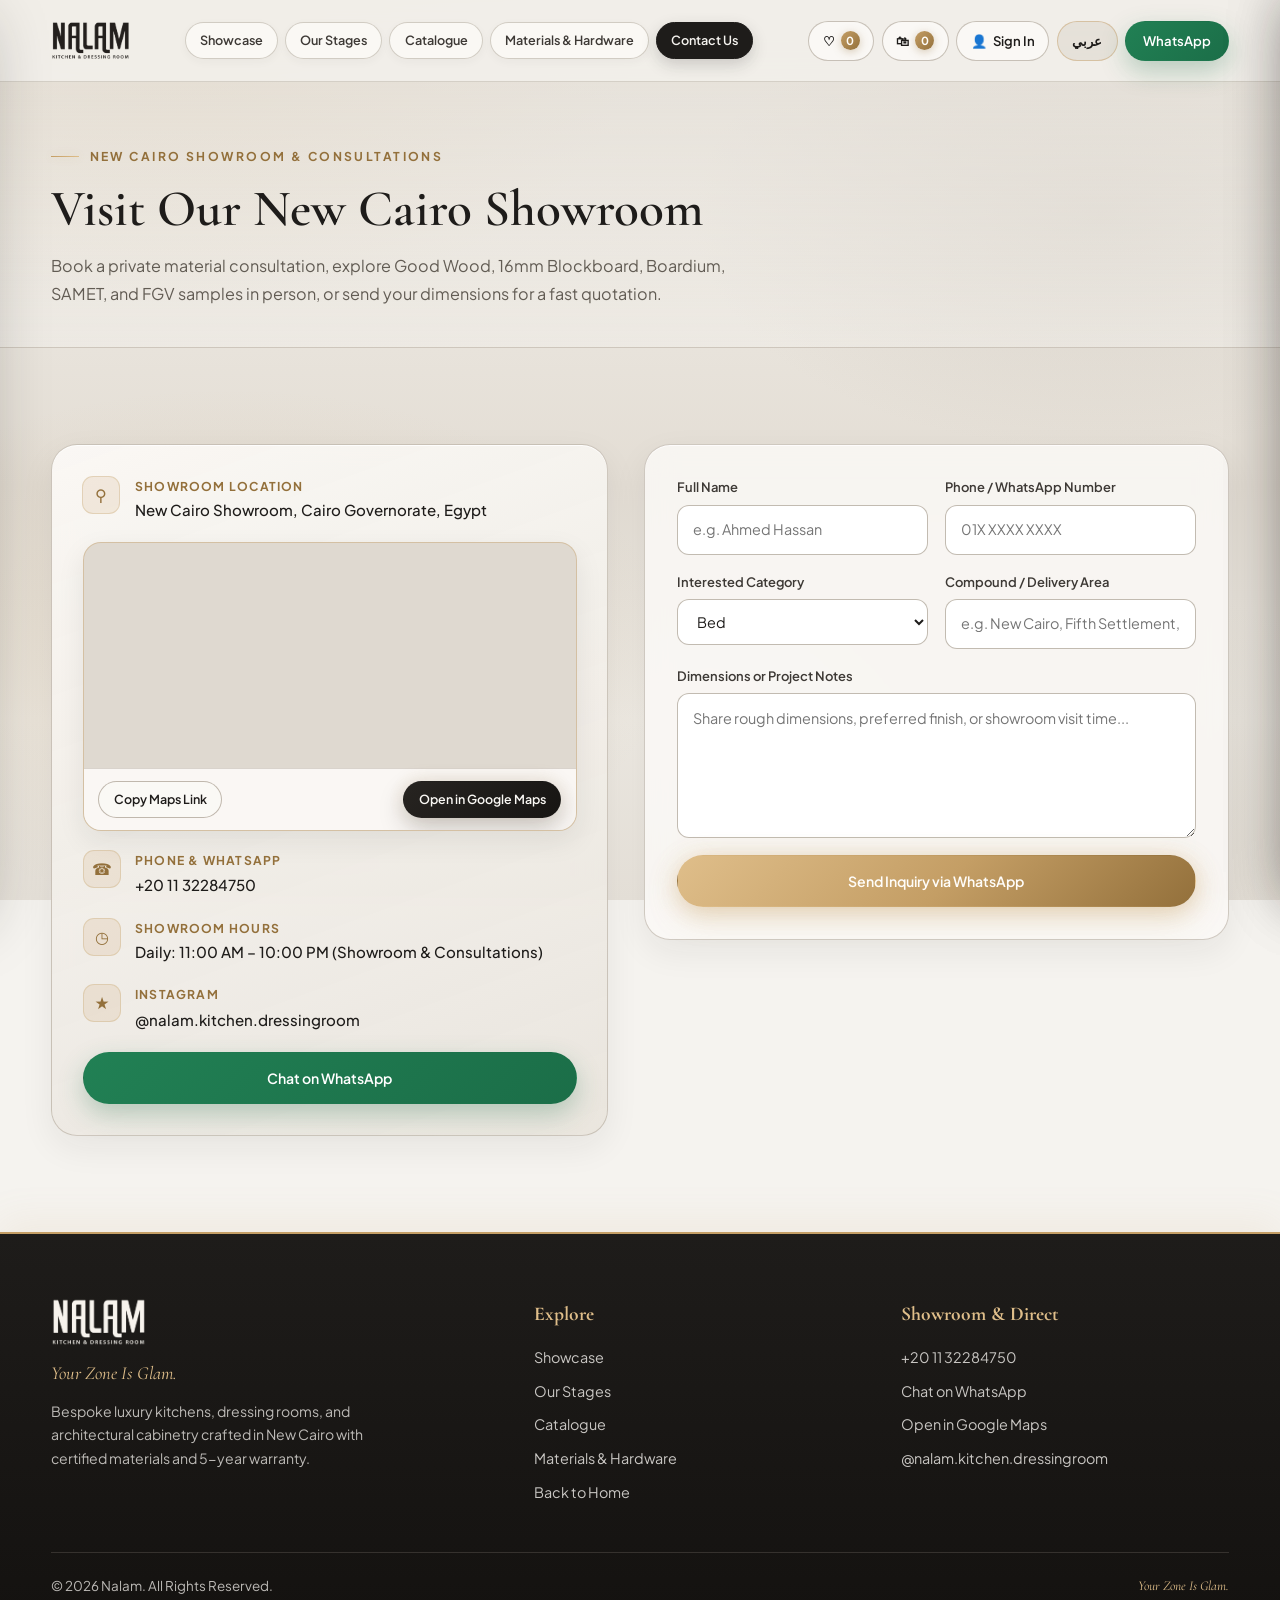
==== commit ee1921bf: "Last Sync: 2026-11-21 04:03 (Mobile)" ====
--- a/contact.html
+++ b/contact.html
@@ -4,655 +4,379 @@
   <meta charset="UTF-8">
   <meta name="viewport" content="width=device-width, initial-scale=1.0">
   <title>Contact &amp; Showroom Consultation — Nalam New Cairo</title>
-  <meta name="description" content="Visit the Nalam New Cairo showroom in Fifth Settlement or book a kitchen, dressing room and bespoke furniture consultation. Call, message on WhatsApp, or send your floor plan.">
-  <meta name="robots" content="index, follow">
-  <meta name="theme-color" content="#F2ECE2">
-  <link rel="canonical" href="https://mody13255.github.io/Nalam-website/">
-  <link rel="icon" type="image/png" href="assets/logo.png">
-  <link rel="apple-touch-icon" href="assets/logo.png">
+  <meta name="description" content="Visit the Nalam New Cairo showroom or book a kitchen, dressing room, or custom furniture consultation directly via WhatsApp.">
+
+  <!-- OpenGraph / Social Link Preview -->
+  <meta property="og:type" content="website">
+  <meta property="og:site_name" content="Nalam — Kitchen &amp; Dressing Room">
+  <meta property="og:title" content="Contact &amp; Showroom Consultation — Nalam New Cairo">
+  <meta property="og:description" content="Visit our New Cairo showroom to inspect Good Wood, Boardium, SAMET, and FGV samples or book your bespoke kitchen consultation via WhatsApp.">
+  <meta property="og:image" content="assets/room-furnished.jpg">
+  <meta property="og:image:width" content="1200">
+  <meta property="og:image:height" content="630">
+  <meta property="og:url" content="https://nalam.eg/contact.html">
+  <meta property="og:locale" content="en_US">
+  <meta property="og:locale:alternate" content="ar_EG">
+
+  <!-- Twitter / X Card Preview -->
+  <meta name="twitter:card" content="summary_large_image">
+  <meta name="twitter:title" content="Contact &amp; Showroom Consultation — Nalam New Cairo">
+  <meta name="twitter:description" content="Visit the Nalam New Cairo showroom or send your kitchen &amp; dressing room dimensions via WhatsApp.">
+  <meta name="twitter:image" content="assets/room-furnished.jpg">
+
   <link rel="preconnect" href="https://fonts.googleapis.com">
   <link rel="preconnect" href="https://fonts.gstatic.com" crossorigin>
-  <link href="https://fonts.googleapis.com/css2?family=Amiri:wght@400;700&family=Cairo:wght@400;500;600;700;800&family=Cormorant+Garamond:ital,wght@0,500;0,600;0,700;1,400;1,500;1,600&family=Plus+Jakarta+Sans:wght@400;500;600;700;800&display=swap" rel="stylesheet">
+  <link href="https://fonts.googleapis.com/css2?family=Amiri:wght@400;700&family=Cairo:wght@400;500;600;700&family=Cormorant+Garamond:ital,wght@0,500;0,600;0,700;1,400;1,600&family=Plus+Jakarta+Sans:wght@400;500;600;700&display=swap" rel="stylesheet">
   <link rel="stylesheet" href="css/style.css">
 
-  <meta property="og:type" content="website">
-  <meta property="og:site_name" content="Nalam Kitchen &amp; Dressing Room">
-  <meta property="og:locale" content="en_US">
-  <meta property="og:locale:alternate" content="ar_EG">
-  <meta property="og:title" content="Contact Nalam — New Cairo Showroom &amp; Consultations">
-  <meta property="og:description" content="Book a private material consultation, see certified finishes in person, or send your dimensions on WhatsApp. Nalam, Fifth Settlement, New Cairo.">
-  <meta property="og:url" content="https://mody13255.github.io/Nalam-website/">
-  <meta property="og:image" content="https://mody13255.github.io/Nalam-website/assets/og-nalam.jpg">
-  <meta property="og:image:secure_url" content="https://mody13255.github.io/Nalam-website/assets/og-nalam.jpg">
-  <meta property="og:image:width" content="1200">
-  <meta property="og:image:height" content="630">
-  <meta property="og:image:alt" content="Nalam completed sage green kitchen with marble island and warm lighting in New Cairo">
-  <meta property="og:phone_number" content="+20 11 32284750">
-  <meta name="twitter:card" content="summary_large_image">
-  <meta name="twitter:title" content="Contact Nalam — New Cairo Showroom">
-  <meta name="twitter:description" content="Bespoke kitchens, dressing rooms and custom furniture. Visit our Fifth Settlement showroom or talk to a designer on WhatsApp.">
-  <meta name="twitter:image" content="https://mody13255.github.io/Nalam-website/assets/og-nalam.jpg">
-  <meta name="twitter:image:alt" content="Nalam completed sage green kitchen with marble island and warm lighting">
-
+  <!-- Meta Pixel Code (Replace YOUR_PIXEL_ID_HERE with your live Meta Pixel ID) -->
   <script>
-    !function(f,b,e,v,n,t,s){if(f.fbq)return;n=f.fbq=function(){n.callMethod?n.callMethod.apply(n,arguments):n.queue.push(arguments)};if(!f._fbq)f._fbq=n;n.push=n;n.loaded=!0;n.version='2.0';n.queue=[];t=b.createElement(e);t.async=!0;t.src=v;s=b.getElementsByTagName(e)[0];s.parentNode.insertBefore(t,s)}(window,document,'script','https://connect.facebook.net/en_US/fbevents.js');
-    window.NALAM_META_PIXEL_ID = 'YOUR_PIXEL_ID_HERE';
-    window.NALAM_PIXEL_READY = false;
-    if (window.NALAM_META_PIXEL_ID && window.NALAM_META_PIXEL_ID !== 'YOUR_PIXEL_ID_HERE') {
-      fbq('init', window.NALAM_META_PIXEL_ID);
-      fbq('track', 'PageView');
-      window.NALAM_PIXEL_READY = true;
-    }
+    !function(f,b,e,v,n,t,s)
+    {if(f.fbq)return;n=f.fbq=function(){n.callMethod?
+    n.callMethod.apply(n,arguments):n.queue.push(arguments)};
+    if(!f._fbq)f._fbq=n;n.push=n;n.loaded=!0;n.version='2.0';
+    n.queue=[];t=b.createElement(e);t.async=!0;
+    t.src=v;s=b.getElementsByTagName(e)[0];
+    s.parentNode.insertBefore(t,s)}(window, document,'script',
+    'https://connect.facebook.net/en_US/fbevents.js');
+    // Replace 'YOUR_PIXEL_ID_HERE' below with your actual 15-16 digit Meta Pixel ID
+    fbq('init', 'YOUR_PIXEL_ID_HERE');
+    fbq('track', 'PageView');
   </script>
-
-  <script type="application/ld+json">
-  {
-    "@context": "https://schema.org",
-    "@type": "ContactPage",
-    "name": "Contact Nalam Kitchen & Dressing Room",
-    "url": "https://mody13255.github.io/Nalam-website/contact.html",
-    "mainEntity": {
-      "@type": "FurnitureStore",
-      "name": "Nalam Kitchen & Dressing Room",
-      "alternateName": "نالام",
-      "image": "https://mody13255.github.io/Nalam-website/assets/og-nalam.jpg",
-      "telephone": "+201132284750",
-      "priceRange": "EGP 7,800 – EGP 189,000",
-      "address": {
-        "@type": "PostalAddress",
-        "addressLocality": "New Cairo",
-        "addressRegion": "Cairo Governorate",
-        "addressCountry": "EG"
-      },
-      "openingHoursSpecification": {
-        "@type": "OpeningHoursSpecification",
-        "dayOfWeek": ["Monday", "Tuesday", "Wednesday", "Thursday", "Friday", "Saturday", "Sunday"],
-        "opens": "11:00",
-        "closes": "22:00"
-      }
-    }
-  }
-  </script>
+  <noscript>
+    <img height="1" width="1" style="display:none" alt=""
+         src="https://www.facebook.com/tr?id=YOUR_PIXEL_ID_HERE&amp;ev=PageView&amp;noscript=1">
+  </noscript>
+  <!-- End Meta Pixel Code -->
 </head>
-<body data-page="contact"
-      data-title-ar="تواصل مع نالام — معرض القاهرة الجديدة والاستشارات"
-      data-description-ar="زر معرض نالام في التجمع الخامس بالقاهرة الجديدة أو احجز استشارة مطابخ ودريسينج روم وأثاث مخصص. اتصل أو راسلنا على واتساب أو أرسل مخططك."
-      data-description-en="Visit the Nalam New Cairo showroom in Fifth Settlement or book a kitchen, dressing room and bespoke furniture consultation. Call, message on WhatsApp, or send your floor plan.">
-
-  <a class="skip-link" href="#main">Skip to content</a>
-
+<body>
+
+  <!-- Ambient Pebble & Champagne Floating Glow Layer -->
+  <div class="ambient-glow-canvas" aria-hidden="true">
+    <div class="glow-orb glow-orb-1"></div>
+    <div class="glow-orb glow-orb-2"></div>
+    <div class="glow-orb glow-orb-3"></div>
+  </div>
+
+  <!-- Shared Sticky Pebble-Glass Header -->
   <header class="site-header" id="top">
-    <div class="announcement">
-      <div class="container announcement-inner">
-        <span class="announcement-dot" aria-hidden="true"></span>
-        <span data-i18n="announcement_text"><strong>Flat 5,000 EGP</strong> delivery &amp; professional installation across Cairo &amp; Giza.</span>
-        <span class="desktop-only" aria-hidden="true">•</span>
-        <a href="index.html#delivery" class="announcement-link" data-i18n="announcement_link">See the delivery promise</a>
-      </div>
-    </div>
     <div class="container header-inner">
-      <div class="header-start">
-        <button type="button" class="menu-btn" id="mobileMenuBtn" aria-label="Open menu" aria-expanded="false" aria-controls="mobileDrawer">
-          <span aria-hidden="true">☰</span>
-        </button>
-        <a href="index.html" class="brand-lockup" aria-label="Nalam home">
-          <img src="assets/logo.png" alt="Nalam — Kitchen &amp; Dressing Room" class="brand-logo" width="433" height="220">
+      <div style="display:flex;align-items:center;gap:0.65rem;">
+        <button type="button" class="menu-btn" id="mobileMenuBtn" aria-label="Open Menu" aria-expanded="false">&#9776;</button>
+        <a href="index.html" class="brand-lockup" aria-label="Nalam Home">
+          <img src="assets/logo.png" alt="Nalam — Kitchen &amp; Dressing Room" class="brand-logo">
           <span class="brand-divider" aria-hidden="true"></span>
           <span class="brand-slogan">Your Zone Is Glam.</span>
         </a>
       </div>
 
-      <nav aria-label="Primary navigation">
+      <nav aria-label="Primary Navigation">
         <ul class="nav-links">
-          <li><a href="index.html#showcase" data-nav="showcase" data-i18n="nav_showcase">Showcase</a></li>
-          <li><a href="index.html#stages" data-nav="stages" data-i18n="nav_stages">Our Stages</a></li>
-          <li><a href="index.html#catalogue" data-nav="catalogue" data-i18n="nav_catalogue">Catalogue</a></li>
-          <li><a href="index.html#materials" data-nav="materials" data-i18n="nav_materials">Materials &amp; Hardware</a></li>
-          <li><a href="#contact" class="active" data-nav="contact" data-i18n="nav_contact">Contact Us</a></li>
+          <li><a href="index.html#showcase" data-i18n="nav_showcase">Showcase</a></li>
+          <li><a href="index.html#stages" data-i18n="nav_stages">Our Stages</a></li>
+          <li><a href="index.html#catalogue" data-i18n="nav_catalogue">Catalogue</a></li>
+          <li><a href="index.html#materials" data-i18n="nav_materials">Materials &amp; Hardware</a></li>
+          <li><a href="#contact" class="active" data-i18n="nav_contact">Contact Us</a></li>
         </ul>
       </nav>
 
       <div class="header-actions">
-        <button type="button" class="icon-btn" data-open-wishlist aria-label="Open wishlist">
-          <svg class="icon" width="18" height="18" viewBox="0 0 24 24" fill="none" stroke="currentColor" stroke-width="1.7" aria-hidden="true"><path d="M20.8 4.6a5.5 5.5 0 0 0-7.8 0L12 5.7l-1.1-1.1a5.5 5.5 0 0 0-7.8 7.8l1.1 1.1L12 21l7.8-7.5 1.1-1.1a5.5 5.5 0 0 0-.1-7.8Z"/></svg>
+        <button type="button" class="btn-icon" data-open-wishlist aria-label="Wishlist">
+          <span>&#9825;</span>
           <span class="badge-count" data-wish-badge>0</span>
         </button>
-        <button type="button" class="icon-btn" data-open-cart aria-label="Open shopping cart">
-          <svg class="icon" width="18" height="18" viewBox="0 0 24 24" fill="none" stroke="currentColor" stroke-width="1.7" aria-hidden="true"><path d="M6 8h12l1 12H5L6 8Z"/><path d="M9 8V6a3 3 0 0 1 6 0v2"/></svg>
+        <button type="button" class="btn-icon" data-open-cart aria-label="Shopping Cart">
+          <span>&#128717;</span>
           <span class="badge-count" data-cart-badge>0</span>
         </button>
-        <button type="button" class="icon-btn" data-open-auth aria-label="Open account">
-          <svg class="icon" width="18" height="18" viewBox="0 0 24 24" fill="none" stroke="currentColor" stroke-width="1.7" aria-hidden="true"><circle cx="12" cy="8" r="3.4"/><path d="M5 20a7 7 0 0 1 14 0"/></svg>
-          <span class="icon-btn-label" data-account-label>Sign In</span>
+        <button type="button" class="btn-icon" data-open-auth aria-label="Account">
+          <span>&#128100;</span>
+          <span class="btn-icon-label" data-account-label>Sign In</span>
         </button>
-        <button type="button" class="lang-toggle" data-lang-toggle aria-label="Switch language">
+        <button type="button" class="lang-toggle" data-lang-toggle aria-label="Switch Language">
           <span data-i18n="lang_btn">عربي</span>
         </button>
         <a href="https://wa.me/201132284750" target="_blank" rel="noopener noreferrer" class="btn btn-wa header-wa" data-i18n="nav_wa">WhatsApp</a>
       </div>
     </div>
+    <div class="page-scroll-bar" id="pageScrollBar"></div>
   </header>
 
+  <!-- Mobile Drawer -->
   <div class="mobile-drawer-backdrop" id="mobileDrawerBackdrop"></div>
-  <aside class="mobile-drawer" id="mobileDrawer" aria-label="Mobile navigation" aria-hidden="true">
+  <aside class="mobile-drawer" id="mobileDrawer" aria-label="Mobile Navigation">
     <div class="mobile-drawer-head">
-      <img src="assets/logo.png" alt="Nalam" width="433" height="220">
-      <button type="button" class="drawer-close" id="mobileDrawerCloseBtn" aria-label="Close menu">&times;</button>
-    </div>
-    <nav aria-label="Mobile primary navigation">
-      <ul class="mobile-drawer-links">
-        <li><a href="index.html#showcase" data-i18n="nav_showcase">Showcase</a></li>
-        <li><a href="index.html#stages" data-i18n="nav_stages">Our Stages</a></li>
-        <li><a href="index.html#catalogue" data-i18n="nav_catalogue">Catalogue</a></li>
-        <li><a href="index.html#materials" data-i18n="nav_materials">Materials &amp; Hardware</a></li>
-        <li><a href="index.html#delivery" data-i18n="nav_delivery">Delivery Promise</a></li>
-        <li><a href="#contact" data-i18n="nav_contact">Contact Us</a></li>
-      </ul>
-    </nav>
-    <div class="mobile-drawer-actions">
-      <button type="button" class="btn btn-outline btn-block" data-open-auth>
-        <span data-account-label>Sign In</span>
-      </button>
-      <button type="button" class="btn btn-outline btn-block" data-open-wishlist>
-        <span data-i18n="nav_wishlist">Wishlist</span>
-      </button>
-      <a href="https://wa.me/201132284750" target="_blank" rel="noopener noreferrer" class="btn btn-wa btn-block" data-i18n="nav_wa">WhatsApp</a>
-    </div>
-    <div class="mobile-drawer-meta">
-      <a href="tel:+201132284750" dir="ltr">+20 11 32284750</a>
-      <span data-config-hours>Daily: 11:00 AM – 10:00 PM (Showroom &amp; Consultations)</span>
-    </div>
+      <img src="assets/logo.png" alt="Nalam" style="height:34px;width:auto;">
+      <button type="button" class="drawer-close-btn" id="mobileDrawerCloseBtn" aria-label="Close Menu">&times;</button>
+    </div>
+    <ul>
+      <li><a href="index.html#showcase" data-i18n="nav_showcase">Showcase</a></li>
+      <li><a href="index.html#stages" data-i18n="nav_stages">Our Stages</a></li>
+      <li><a href="index.html#catalogue" data-i18n="nav_catalogue">Catalogue</a></li>
+      <li><a href="index.html#materials" data-i18n="nav_materials">Materials &amp; Hardware</a></li>
+      <li><a href="#contact" data-i18n="nav_contact">Contact Us</a></li>
+    </ul>
+    <button type="button" class="btn btn-outline" style="width:100%;" data-open-auth>
+      <span data-account-label>Sign In</span>
+    </button>
+    <a href="https://wa.me/201132284750" target="_blank" rel="noopener noreferrer" class="btn btn-wa" style="width:100%;" data-i18n="nav_wa">WhatsApp</a>
   </aside>
 
-  <main id="main">
-    <section class="page-hero">
-      <div class="container page-hero-grid">
-        <div class="reveal">
-          <div class="eyebrow" data-i18n="contact_eyebrow">VISIT OR TALK TO US</div>
-          <h1 class="section-title" data-i18n="contact_title">Let's design your <em>zone.</em></h1>
-          <p class="section-lead" data-i18n="contact_lead">Book a showroom consultation, send your floor plan, or simply tell us what you are dreaming of. A designer will reply with the next practical step.</p>
-          <div class="hero-actions" style="margin-top: 1.4rem;">
-            <a href="#contact-form" class="btn btn-primary">
-              <span data-i18n="contact_form_title">Request a consultation</span>
-              <span class="arrow" aria-hidden="true">→</span>
-            </a>
-            <a href="https://wa.me/201132284750" target="_blank" rel="noopener noreferrer" class="btn btn-outline" data-i18n="btn_wa_direct">Chat on WhatsApp</a>
-          </div>
-        </div>
-        <div class="page-hero-meta reveal">
-          <div class="page-hero-meta-item">
-            <span data-i18n="showroom_address_label">ADDRESS</span>
-            <strong data-i18n="showroom_address">Nalam Showroom, Fifth Settlement, New Cairo, Egypt</strong>
-          </div>
-          <div class="page-hero-meta-item">
-            <span data-i18n="showroom_phone_label">PHONE &amp; WHATSAPP</span>
-            <a href="tel:+201132284750" dir="ltr">+20 11 32284750</a>
-          </div>
-          <div class="page-hero-meta-item">
-            <span data-i18n="showroom_hours_label">SHOWROOM HOURS</span>
-            <strong data-i18n="showroom_hours">Daily: 11:00 AM – 10:00 PM (Showroom &amp; Consultations)</strong>
-          </div>
-          <div class="page-hero-meta-item">
-            <span data-i18n="showroom_orders_label">ORDERS &amp; DELIVERY</span>
-            <strong data-i18n="showroom_orders">Flat 5,000 EGP across Cairo &amp; Giza, installation included</strong>
-          </div>
-        </div>
-      </div>
-    </section>
-
-    <section class="contact-section section-pad" id="contact">
-      <div class="container">
-        <div class="contact-grid">
-          <div class="showroom-card reveal">
-            <div class="showroom-top">
-              <h3 data-i18n="showroom_title">The New Cairo Showroom</h3>
-              <span class="showroom-open" data-i18n="showroom_open">Open daily</span>
-            </div>
-            <div class="showroom-item">
-              <div class="showroom-icon" aria-hidden="true">⌖</div>
-              <div>
-                <h4 data-i18n="showroom_address_label">ADDRESS</h4>
-                <p data-i18n="showroom_address">Nalam Showroom, Fifth Settlement, New Cairo, Egypt</p>
-              </div>
-            </div>
-            <div class="showroom-item">
-              <div class="showroom-icon" aria-hidden="true">☏</div>
-              <div>
-                <h4 data-i18n="showroom_phone_label">PHONE &amp; WHATSAPP</h4>
-                <p><a href="tel:+201132284750" dir="ltr">+20 11 32284750</a></p>
-              </div>
-            </div>
-            <div class="showroom-item">
-              <div class="showroom-icon" aria-hidden="true">◷</div>
-              <div>
-                <h4 data-i18n="showroom_hours_label">SHOWROOM HOURS</h4>
-                <p data-i18n="showroom_hours">Daily: 11:00 AM – 10:00 PM (Showroom &amp; Consultations)</p>
-              </div>
-            </div>
-            <div class="showroom-item">
-              <div class="showroom-icon" aria-hidden="true">✉</div>
-              <div>
-                <h4 data-i18n="showroom_orders_label">ORDERS &amp; DELIVERY</h4>
-                <p data-i18n="showroom_orders">Flat 5,000 EGP across Cairo &amp; Giza, installation included</p>
-              </div>
-            </div>
-            <div class="map-box">
-              <iframe src="https://maps.google.com/maps?q=New%20Cairo,%20Cairo%20Governorate,%20Egypt&t=&amp;z=13&amp;ie=UTF8&amp;iwloc=&amp;output=embed" title="Nalam showroom location in New Cairo" loading="lazy" referrerpolicy="no-referrer-when-downgrade"></iframe>
-              <div class="map-bar">
-                <a href="https://maps.app.goo.gl/vt4eZUMmj4ZkwLQM6" target="_blank" rel="noopener noreferrer" class="btn btn-outline btn-sm" data-i18n="showroom_map_cta">Open in Google Maps</a>
-                <div class="showroom-socials">
-                  <a class="social-chip" href="https://www.instagram.com/nalam.kitchen.dressingroom/" target="_blank" rel="noopener noreferrer">Instagram</a>
-                  <a class="social-chip" href="https://wa.me/201132284750" target="_blank" rel="noopener noreferrer">WhatsApp</a>
-                </div>
-              </div>
-            </div>
-          </div>
-
-          <form class="contact-form reveal" id="contactForm" novalidate>
-            <div class="contact-form-head" id="contact-form">
-              <h3 data-i18n="contact_form_title">Request a consultation</h3>
-              <p data-i18n="contact_form_sub">Tell us a little about the room. We reply on WhatsApp within showroom hours.</p>
-            </div>
-            <div class="form-grid">
-              <div class="form-field">
-                <label for="contactName" data-i18n="form_name">Full name</label>
-                <input type="text" id="contactName" name="name" autocomplete="name" placeholder="Your full name" required>
-                <span class="field-error" data-error-for="contactName"></span>
-              </div>
-              <div class="form-field">
-                <label for="contactPhone" data-i18n="form_phone">Phone number</label>
-                <input type="tel" id="contactPhone" name="phone" autocomplete="tel" inputmode="tel" placeholder="01X XXXX XXXX" dir="ltr" required>
-                <span class="field-error" data-error-for="contactPhone"></span>
-              </div>
-              <div class="form-field">
-                <label for="contactGov" data-i18n="form_governorate">Governorate</label>
-                <select id="contactGov" name="governorate" required>
-                  <option value="" data-i18n="form_select">Select…</option>
-                  <option value="Cairo" data-i18n="gov_cairo">Cairo</option>
-                  <option value="Giza" data-i18n="gov_giza">Giza</option>
-                </select>
-                <span class="field-error" data-error-for="contactGov"></span>
-              </div>
-              <div class="form-field">
-                <label for="contactInterest" data-i18n="form_interest">I'm interested in</label>
-                <select id="contactInterest" name="interest" required>
-                  <option value="" data-i18n="form_select">Select…</option>
-                  <option value="Kitchen" data-i18n="interest_kitchen">Kitchen</option>
-                  <option value="Dressing room" data-i18n="interest_dressing">Dressing room</option>
-                  <option value="Bedroom" data-i18n="interest_bedroom">Bedroom</option>
-                  <option value="Full home" data-i18n="interest_full">Full home</option>
-                  <option value="Other" data-i18n="interest_other">Other</option>
-                </select>
-                <span class="field-error" data-error-for="contactInterest"></span>
-              </div>
-              <div class="form-field full">
-                <label for="contactMessage" data-i18n="form_message">Message <span>(optional)</span></label>
-                <textarea id="contactMessage" name="message" placeholder="Room size, preferred finish, timeline…"></textarea>
-              </div>
-            </div>
-            <button type="submit" class="btn btn-primary btn-block" style="margin-top: 0.9rem;">
-              <span data-i18n="form_submit">Send via WhatsApp</span>
-              <span class="arrow" aria-hidden="true">→</span>
-            </button>
-            <p class="form-note" style="margin-top: 0.55rem;" data-i18n="form_note">By sending, you agree to be contacted about your enquiry. No card details are collected on this site.</p>
-            <div class="form-success" id="contactSuccess" role="status" data-i18n="form_success">Thank you — your message is ready in WhatsApp. Send it and our team will reply shortly.</div>
-          </form>
-        </div>
-      </div>
-    </section>
-  </main>
-
+  <!-- Contact Page Hero -->
+  <section class="page-hero">
+    <div class="container">
+      <div class="eyebrow" data-i18n="contact_eyebrow">NEW CAIRO SHOWROOM &amp; CONSULTATIONS</div>
+      <h1 class="section-title" data-i18n="contact_page_title">Visit Our New Cairo Showroom</h1>
+      <p class="section-subtitle" style="max-width:680px;" data-i18n="contact_page_sub">Book a private material consultation, explore Good Wood, 16mm Blockboard, Boardium, SAMET, and FGV samples in person, or send your dimensions for a fast quotation.</p>
+    </div>
+  </section>
+
+  <!-- Showroom Details, Embedded Map & Consultation Form -->
+  <section id="contact" class="section-pad contact-section">
+    <div class="container">
+      <div class="contact-grid">
+        <div class="showroom-card" data-reveal>
+          <div class="showroom-item">
+            <div class="showroom-dot">&#9906;</div>
+            <div>
+              <h4 data-i18n="lbl_location">Showroom Location</h4>
+              <p data-config-address>New Cairo Showroom, Cairo Governorate, Egypt</p>
+            </div>
+          </div>
+
+          <div class="map-window-box">
+            <iframe
+              title="Nalam New Cairo Showroom Map"
+              src="https://maps.google.com/maps?q=New%20Cairo,%20Cairo%20Governorate,%20Egypt&t=&z=13&ie=UTF8&iwloc=&output=embed"
+              loading="lazy"
+              referrerpolicy="no-referrer-when-downgrade">
+            </iframe>
+            <div class="map-window-bar">
+              <button type="button" class="btn btn-outline" data-copy-maps data-i18n="btn_copy_map">Copy Maps Link</button>
+              <a href="https://maps.app.goo.gl/vt4eZUMmj4ZkwLQM6" target="_blank" rel="noopener noreferrer" class="btn btn-primary" data-i18n="btn_maps">Open in Google Maps</a>
+            </div>
+          </div>
+
+          <div class="showroom-item">
+            <div class="showroom-dot">&#9742;</div>
+            <div>
+              <h4 data-i18n="lbl_phone">Phone &amp; WhatsApp</h4>
+              <a href="tel:+201132284750" dir="ltr">+20 11 32284750</a>
+            </div>
+          </div>
+          <div class="showroom-item">
+            <div class="showroom-dot">&#9719;</div>
+            <div>
+              <h4 data-i18n="lbl_hours">Showroom Hours</h4>
+              <p data-config-hours>Daily: 11:00 AM – 10:00 PM (Showroom &amp; Consultations)</p>
+            </div>
+          </div>
+          <div class="showroom-item">
+            <div class="showroom-dot">&#9733;</div>
+            <div>
+              <h4 data-i18n="lbl_social">Instagram</h4>
+              <a href="https://www.instagram.com/nalam.kitchen.dressingroom/" target="_blank" rel="noopener noreferrer">@nalam.kitchen.dressingroom</a>
+            </div>
+          </div>
+
+          <div class="showroom-actions">
+            <a href="https://wa.me/201132284750" target="_blank" rel="noopener noreferrer" class="btn btn-wa" style="width:100%;" data-i18n="btn_wa_direct">Chat on WhatsApp</a>
+          </div>
+        </div>
+
+        <form class="inquiry-form" data-wa-inquiry-form data-reveal style="--reveal-delay:120ms;">
+          <div class="form-group">
+            <label for="cName" data-i18n="form_name">Full Name</label>
+            <input id="cName" name="name" type="text" required data-i18n-placeholder="form_name_ph" placeholder="e.g. Ahmed Hassan">
+          </div>
+          <div class="form-group">
+            <label for="cPhone" data-i18n="form_phone">Phone / WhatsApp Number</label>
+            <input id="cPhone" name="phone" type="tel" required dir="ltr" data-i18n-placeholder="form_phone_ph" placeholder="01X XXXX XXXX">
+          </div>
+          <div class="form-group">
+            <label for="cCat" data-i18n="form_category">Interested Category</label>
+            <select id="cCat" name="category" data-inquiry-cat-select></select>
+          </div>
+          <div class="form-group">
+            <label for="cArea" data-i18n="form_area">Compound / Delivery Area</label>
+            <input id="cArea" name="area" type="text" required data-i18n-placeholder="form_area_ph" placeholder="e.g. New Cairo, Fifth Settlement, Rehab">
+          </div>
+          <div class="form-group full">
+            <label for="cNotes" data-i18n="form_notes">Dimensions or Project Notes</label>
+            <textarea id="cNotes" name="notes" rows="5" data-i18n-placeholder="form_notes_ph" placeholder="Share rough dimensions, preferred finish, or showroom visit time..."></textarea>
+          </div>
+          <div class="form-group full">
+            <button type="submit" class="btn btn-gold" style="width:100%;" data-i18n="form_submit">Send Inquiry via WhatsApp</button>
+          </div>
+        </form>
+      </div>
+    </div>
+  </section>
+
+  <!-- Shared Global Footer -->
   <footer class="site-footer">
-    <div class="container footer-grid">
-      <div class="footer-brand">
-        <img src="assets/logo-light.png" alt="Nalam — Kitchen &amp; Dressing Room" class="footer-logo" width="433" height="220">
-        <p class="footer-slogan">Your Zone Is Glam.</p>
-        <p class="footer-desc" data-i18n="footer_desc">Custom kitchens, dressing rooms and bespoke furniture, designed and built in New Cairo with certified materials, professional installation and a five-year warranty.</p>
-        <div class="footer-badges">
-          <span class="footer-badge" data-i18n="footer_badge_1">5-Year Warranty</span>
-          <span class="footer-badge" data-i18n="footer_badge_2">Flat 5,000 EGP Delivery</span>
-          <span class="footer-badge" data-i18n="footer_badge_3">InstaPay &amp; Wallet</span>
-        </div>
-      </div>
-
-      <div class="footer-col">
-        <h4 data-i18n="footer_explore">Explore</h4>
-        <div class="footer-links">
-          <a href="index.html#showcase" data-i18n="nav_showcase">Showcase</a>
-          <a href="index.html#stages" data-i18n="nav_stages">Our Stages</a>
-          <a href="index.html#catalogue" data-i18n="nav_catalogue">Catalogue</a>
-          <a href="index.html#materials" data-i18n="nav_materials">Materials &amp; Hardware</a>
-          <a href="index.html#delivery" data-i18n="nav_delivery">Delivery Promise</a>
-          <a href="index.html#faq" data-i18n="footer_faq">FAQs</a>
-        </div>
-      </div>
-
-      <div class="footer-col">
-        <h4 data-i18n="footer_visit">Visit &amp; Contact</h4>
-        <div class="footer-links">
-          <a href="#contact" data-i18n="nav_contact">Contact Us</a>
-          <a href="tel:+201132284750" dir="ltr" class="tel-link">+20 11 32284750</a>
-          <a href="https://wa.me/201132284750" target="_blank" rel="noopener noreferrer">WhatsApp</a>
-          <a href="https://www.instagram.com/nalam.kitchen.dressingroom/" target="_blank" rel="noopener noreferrer">Instagram</a>
-          <a href="contact.html" data-i18n="footer_showroom_page">Showroom &amp; Directions</a>
-        </div>
-        <p class="footer-hours" data-i18n="footer_hours">Daily: 11:00 AM – 10:00 PM<br>Fifth Settlement, New Cairo</p>
-      </div>
-    </div>
-    <div class="container footer-bottom">
-      <span>© <span data-i18n="footer_copyright_prefix">Nalam Kitchen &amp; Dressing Room.</span> <span id="footerYear">2026</span> · <span data-i18n="footer_copyright_suffix">All rights reserved.</span></span>
-      <div class="footer-bottom-links">
-        <a href="index.html#catalogue" data-i18n="footer_shop">Shop the collection</a>
-        <a href="tel:+201132284750" dir="ltr">+20 11 32284750</a>
-        <a href="#top" data-i18n="footer_back_top">Back to top ↑</a>
+    <div class="container">
+      <div class="footer-grid">
+        <div>
+          <img src="assets/logo-light.png" alt="Nalam — Kitchen &amp; Dressing Room" class="footer-logo" loading="lazy">
+          <div class="footer-slogan">Your Zone Is Glam.</div>
+          <p class="footer-desc" data-i18n="footer_desc">Bespoke luxury kitchens, dressing rooms, and architectural cabinetry crafted in New Cairo with certified materials and 5-year warranty.</p>
+        </div>
+
+        <div class="footer-col">
+          <h4 data-i18n="footer_nav_title">Explore</h4>
+          <ul class="footer-links">
+            <li><a href="index.html#showcase" data-i18n="nav_showcase">Showcase</a></li>
+            <li><a href="index.html#stages" data-i18n="nav_stages">Our Stages</a></li>
+            <li><a href="index.html#catalogue" data-i18n="nav_catalogue">Catalogue</a></li>
+            <li><a href="index.html#materials" data-i18n="nav_materials">Materials &amp; Hardware</a></li>
+            <li><a href="index.html" data-i18n="back_home">Back to Home</a></li>
+          </ul>
+        </div>
+
+        <div class="footer-col">
+          <h4 data-i18n="footer_contact_title">Showroom &amp; Direct</h4>
+          <ul class="footer-links">
+            <li><a href="tel:+201132284750" dir="ltr">+20 11 32284750</a></li>
+            <li><a href="https://wa.me/201132284750" target="_blank" rel="noopener noreferrer" data-i18n="btn_wa_direct">Chat on WhatsApp</a></li>
+            <li><a href="https://maps.app.goo.gl/vt4eZUMmj4ZkwLQM6" target="_blank" rel="noopener noreferrer" data-i18n="btn_maps">Open in Google Maps</a></li>
+            <li><a href="https://www.instagram.com/nalam.kitchen.dressingroom/" target="_blank" rel="noopener noreferrer">@nalam.kitchen.dressingroom</a></li>
+          </ul>
+        </div>
+      </div>
+
+      <div class="footer-bottom">
+        <span>© 2026 Nalam. All Rights Reserved.</span>
+        <span style="font-family:var(--font-serif);font-style:italic;color:var(--glow-light);">Your Zone Is Glam.</span>
       </div>
     </div>
   </footer>
 
-  <div class="side-drawer-backdrop" id="cartBackdrop" data-close-cart></div>
-  <aside class="side-drawer" id="cartDrawer" role="dialog" aria-modal="true" aria-labelledby="cartDrawerTitle" aria-hidden="true">
-    <div class="drawer-head">
-      <div class="drawer-title-wrap">
-        <div class="drawer-eyebrow" data-i18n="cart_eyebrow">YOUR SELECTION</div>
-        <h3 id="cartDrawerTitle" data-i18n="cart_title">Shopping cart</h3>
-        <span class="drawer-head-meta" id="cartHeadMeta">0 items · Cairo &amp; Giza delivery</span>
-      </div>
-      <button type="button" class="drawer-close" data-close-cart aria-label="Close cart">&times;</button>
-    </div>
-
-    <div class="drawer-scroll">
-      <div class="drawer-section" id="cartItemsSection">
-        <div class="drawer-section-head">
-          <h4 data-i18n="cart_items_heading">YOUR PIECES</h4>
-          <span id="cartItemsCount">0 items</span>
-        </div>
-        <div class="cart-items" id="cartItems"></div>
-      </div>
-
-      <div class="empty-state" id="cartEmptyState" hidden>
-        <div class="empty-icon" aria-hidden="true">◇</div>
-        <h4 data-i18n="cart_empty_title">Your cart is still empty.</h4>
-        <p data-i18n="cart_empty_desc">Browse the collection and add a piece to begin. Delivery stays a flat 5,000 EGP whenever you are ready.</p>
-        <button type="button" class="btn btn-primary btn-sm" data-close-cart data-scroll-catalogue data-i18n="cart_empty_cta">Explore the catalogue</button>
-      </div>
-
-      <form class="checkout-form" id="checkoutForm" novalidate hidden>
-        <div class="checkout-block">
-          <div class="checkout-step-head">
-            <h4><span aria-hidden="true">1</span><span data-i18n="checkout_step_details">Delivery details</span></h4>
-            <small data-i18n="checkout_required">All fields required</small>
-          </div>
-          <div class="checkout-fields">
-            <div class="checkout-field full">
-              <label for="checkoutName" data-i18n="checkout_name">Customer name</label>
-              <input type="text" id="checkoutName" name="customerName" autocomplete="name" placeholder="Full name" required>
-              <span class="field-error" data-error-for="checkoutName"></span>
-            </div>
-            <div class="checkout-field">
-              <label for="checkoutPhone" data-i18n="checkout_phone">Phone number</label>
-              <input type="tel" id="checkoutPhone" name="customerPhone" autocomplete="tel" inputmode="tel" placeholder="01X XXXX XXXX" dir="ltr" required>
-              <span class="field-error" data-error-for="checkoutPhone"></span>
-            </div>
-            <div class="checkout-field">
-              <label for="checkoutGov" data-i18n="checkout_gov">Governorate</label>
-              <select id="checkoutGov" name="governorate" required>
-                <option value="" data-i18n="form_select">Select…</option>
-                <option value="Cairo" data-i18n="gov_cairo">Cairo</option>
-                <option value="Giza" data-i18n="gov_giza">Giza</option>
-              </select>
-              <span class="field-error" data-error-for="checkoutGov"></span>
-            </div>
-            <div class="checkout-field">
-              <label for="checkoutFloor" data-i18n="checkout_floor">Floor number <span>(installation logistics)</span></label>
-              <select id="checkoutFloor" name="floor" required>
-                <option value="" data-i18n="form_select">Select…</option>
-                <option value="0">Ground</option>
-                <option value="1">1</option>
-                <option value="2">2</option>
-                <option value="3">3</option>
-                <option value="4">4</option>
-                <option value="5">5</option>
-                <option value="6">6</option>
-                <option value="7">7</option>
-                <option value="8">8</option>
-                <option value="9">9</option>
-                <option value="10">10</option>
-                <option value="11">11</option>
-                <option value="12">12</option>
-              </select>
-              <span class="field-error" data-error-for="checkoutFloor"></span>
-            </div>
-          </div>
-          <div class="checkout-account-note" id="checkoutAccountNote">
-            <span data-i18n="checkout_account_required">An account is required to confirm your order. Your cart is saved and resumes after sign-in.</span>
-          </div>
-        </div>
-
-        <div class="checkout-block">
-          <div class="checkout-step-head">
-            <h4><span aria-hidden="true">2</span><span data-i18n="checkout_step_payment">Payment method</span></h4>
-            <small data-i18n="checkout_no_card">No card details collected</small>
-          </div>
-          <div class="payment-options" role="radiogroup" aria-label="Payment method">
-            <label class="payment-option">
-              <input type="radio" name="paymentMethod" value="InstaPay" required>
-              <span class="payment-card">
-                <span class="payment-card-icon" aria-hidden="true">iP</span>
-                <span>
-                  <strong>InstaPay</strong>
-                  <small data-i18n="payment_instapay_sub">Transfer to our InstaPay handle</small>
-                </span>
-              </span>
-            </label>
-            <label class="payment-option">
-              <input type="radio" name="paymentMethod" value="Mobile Wallet" required>
-              <span class="payment-card">
-                <span class="payment-card-icon" aria-hidden="true">₪</span>
-                <span>
-                  <strong data-i18n="payment_wallet">Mobile Wallet</strong>
-                  <small data-i18n="payment_wallet_sub">Send to our wallet number</small>
-                </span>
-              </span>
-            </label>
-          </div>
-          <div class="instapay-box" id="paymentDetailsBox">
-            <div class="instapay-row">
-              <span data-i18n="payment_details_label">Payment details</span>
-              <button type="button" class="copy-btn" data-copy-target="paymentDetailValue" data-i18n="copy">Copy</button>
-            </div>
-            <code id="paymentDetailValue">nalam@instapay</code>
-            <p class="instapay-note" id="paymentDetailNote" data-i18n="payment_instapay_note">Send the total, then share the receipt on WhatsApp. We confirm your production slot the same day.</p>
-          </div>
-          <span class="field-error" data-error-for="paymentMethod"></span>
+  <!-- Shared Account Modal -->
+  <div class="modal-backdrop" id="authModal" role="dialog" aria-modal="true" aria-label="Nalam Account">
+    <div class="auth-panel">
+      <button type="button" class="modal-close" id="authCloseBtn" aria-label="Close">&times;</button>
+      <div class="auth-header">
+        <img src="assets/logo.png" alt="Nalam">
+        <div class="auth-perks">
+          <span class="auth-perk-pill" data-i18n="auth_perk_1">Saved Cart &amp; Wishlist</span>
+          <span class="auth-perk-pill" data-i18n="auth_perk_2">1-Click Checkout Fill</span>
+          <span class="auth-perk-pill" data-i18n="auth_perk_3">Saved Floor &amp; Address</span>
+        </div>
+      </div>
+
+      <div class="auth-banner" id="authBanner"></div>
+      <div class="auth-error-msg" id="authErrorMsg" role="alert"></div>
+
+      <div class="auth-tabs" id="authTabsWrap">
+        <button type="button" class="auth-tab active" data-auth-tab="signin" data-i18n="auth_signin_tab">Sign In</button>
+        <button type="button" class="auth-tab" data-auth-tab="signup" data-i18n="auth_signup_tab">Create Account</button>
+      </div>
+
+      <form id="authSigninForm" class="auth-form">
+        <div class="form-group full">
+          <label for="siEmail" data-i18n="auth_email">Email Address</label>
+          <input id="siEmail" type="email" required dir="ltr" autocomplete="email" placeholder="name@example.com">
+        </div>
+        <div class="form-group full">
+          <label for="siPass" data-i18n="auth_password">Password</label>
+          <div class="pass-input-wrap">
+            <input id="siPass" type="password" required minlength="4" autocomplete="current-password" placeholder="••••••">
+            <button type="button" class="pass-toggle-btn" data-pass-toggle="siPass" data-i18n="auth_show">Show</button>
+          </div>
+        </div>
+        <div class="form-group full auth-helper-row">
+          <a href="tel:+201132284750" dir="ltr" style="font-size:0.76rem;color:var(--stone-muted);">+20 11 32284750</a>
+          <button type="button" class="auth-link-btn" id="authForgotBtn" data-i18n="auth_forgot">Forgot password?</button>
+        </div>
+        <div class="form-group full">
+          <button type="submit" class="btn btn-primary" style="width:100%;" data-i18n="auth_signin_btn">Sign In to Nalam</button>
         </div>
       </form>
-    </div>
-
-    <div class="drawer-footer" id="cartFooter">
-      <div class="flat-rate-badge" id="flatRateBadge">
-        <span><strong data-i18n="delivery_badge_strong">Flat-Rate Delivery:</strong> <span data-i18n="delivery_badge_text">Same 5,000 EGP fee whether you order 1 item or a full room.</span></span>
-      </div>
-      <div class="summary-rows">
-        <div class="summary-row"><span data-i18n="summary_items">Items</span><strong id="summaryItems">0 EGP</strong></div>
-        <div class="summary-row"><span data-i18n="summary_delivery">Delivery</span><strong id="summaryDelivery">0 EGP</strong></div>
-        <div class="summary-row total"><span data-i18n="summary_total">Total</span><span id="summaryTotal">0 EGP</span></div>
-      </div>
-      <p class="checkout-note" id="deliveryPromiseNote" data-i18n="delivery_note">Flat-rate 5,000 EGP delivery &amp; professional installation across anywhere in Cairo &amp; Giza (up to 2nd floor) applies to any order size, whether single pieces or full rooms.</p>
-      <div class="checkout-success" id="checkoutSuccess" role="status"></div>
-      <button type="button" class="btn btn-wa drawer-cta" id="confirmOrderBtn" hidden>
-        <span data-i18n="checkout_confirm">Confirm Order &amp; Send via WhatsApp</span>
-        <span class="arrow" aria-hidden="true">→</span>
-      </button>
-      <p class="secure-line" data-i18n="checkout_secure">Secure summary · payment confirmed by our team on WhatsApp</p>
+
+      <form id="authSignupForm" class="auth-form" style="display:none;">
+        <div class="form-group"><label for="suName" data-i18n="auth_fullname">Full Name</label><input id="suName" type="text" required></div>
+        <div class="form-group"><label for="suPhone" data-i18n="auth_phone">Phone / WhatsApp</label><input id="suPhone" type="tel" required dir="ltr"></div>
+        <div class="form-group"><label for="suEmail" data-i18n="auth_email">Email Address</label><input id="suEmail" type="email" required dir="ltr"></div>
+        <div class="form-group">
+          <label for="suPass" data-i18n="auth_password">Password</label>
+          <div class="pass-input-wrap">
+            <input id="suPass" type="password" required minlength="4">
+            <button type="button" class="pass-toggle-btn" data-pass-toggle="suPass" data-i18n="auth_show">Show</button>
+          </div>
+          <div class="pass-strength-track"><div class="pass-strength-fill" id="suPassStrength"></div></div>
+        </div>
+        <div class="form-group"><label for="suGov" data-i18n="auth_gov">Governorate</label><select id="suGov"><option value="Cairo" data-i18n="auth_gov_cairo">Cairo Governorate</option><option value="Giza" data-i18n="auth_gov_giza">Giza Governorate</option><option value="Other" data-i18n="auth_gov_other">Other Governorate</option></select></div>
+        <div class="form-group"><label for="suFloor" data-i18n="auth_floor">Building Floor Level</label><select id="suFloor" data-floor-select></select></div>
+        <div class="form-group full"><label for="suAddress" data-i18n="auth_address">Delivery Area / Street Address</label><input id="suAddress" type="text" required></div>
+        <div class="form-group full"><button type="submit" class="btn btn-gold" style="width:100%;" data-i18n="auth_signup_btn">Create My Nalam Account</button></div>
+      </form>
+
+      <form id="authProfileForm" class="auth-form" style="display:none;">
+        <div class="profile-hero-card">
+          <div class="profile-avatar" id="profAvatar">NL</div>
+          <div class="profile-meta">
+            <h3 data-i18n="auth_profile_title">My Nalam Account</h3>
+            <p id="profEmailLabel"></p>
+          </div>
+        </div>
+        <div class="form-group"><label for="profName" data-i18n="auth_fullname">Full Name</label><input id="profName" type="text" required></div>
+        <div class="form-group"><label for="profPhone" data-i18n="auth_phone">Phone / WhatsApp</label><input id="profPhone" type="tel" required dir="ltr"></div>
+        <div class="form-group"><label for="profGov" data-i18n="auth_gov">Governorate</label><select id="profGov"><option value="Cairo" data-i18n="auth_gov_cairo">Cairo Governorate</option><option value="Giza" data-i18n="auth_gov_giza">Giza Governorate</option><option value="Other" data-i18n="auth_gov_other">Other Governorate</option></select></div>
+        <div class="form-group"><label for="profFloor" data-i18n="auth_floor">Building Floor Level</label><select id="profFloor" data-floor-select></select></div>
+        <div class="form-group full"><label for="profAddress" data-i18n="auth_address">Delivery Area / Street Address</label><input id="profAddress" type="text" required></div>
+        <div class="form-group full" style="display:flex;gap:0.6rem;flex-direction:row;"><button type="submit" class="btn btn-primary" style="flex:1;" data-i18n="auth_save_profile">Save Account Details</button><button type="button" class="btn btn-outline" id="authSignoutBtn" data-i18n="auth_signout_btn">Sign Out</button></div>
+      </form>
+    </div>
+  </div>
+
+  <!-- Shared Slide-Over Cart & Wishlist Drawers -->
+  <div class="side-drawer-backdrop" id="sideDrawerBackdrop"></div>
+  <aside class="side-drawer" id="cartDrawer" aria-label="Shopping Cart">
+    <div class="side-drawer-head"><h3 data-i18n="cart_title">Your Shopping Cart</h3><button type="button" class="drawer-close-btn" data-close-side-drawer aria-label="Close">&times;</button></div>
+    <div class="checkout-trust-bar" data-i18n="cart_trust">5-Year Warranty • Flat-Rate Cairo &amp; Giza Delivery • Direct WhatsApp Confirmation</div>
+    <div class="side-drawer-scroll">
+      <div class="side-drawer-body" id="cartDrawerBody"></div>
+      <div class="side-drawer-foot" id="cartDrawerFoot">
+        <div class="flat-rate-badge" id="cartFlatRateBadge" style="display:none;"></div>
+        <div class="delivery-empty-note" id="cartEmptyDeliveryNote" style="display:none;"></div>
+        <div id="cartCheckoutFormWrap" style="display:none;flex-direction:column;gap:0.75rem;">
+          <div class="checkout-section-title" data-i18n="checkout_details_title">Customer &amp; Delivery Details</div>
+          <div class="checkout-form-grid">
+            <div class="checkout-field"><label for="checkoutName" data-i18n="checkout_name_lbl">Customer Name *</label><input id="checkoutName" type="text" required data-i18n-placeholder="checkout_name_ph" placeholder="Full Name"></div>
+            <div class="checkout-field"><label for="checkoutPhone" data-i18n="checkout_phone_lbl">Phone / WhatsApp *</label><input id="checkoutPhone" type="tel" required dir="ltr" data-i18n-placeholder="checkout_phone_ph" placeholder="01X XXXX XXXX"></div>
+            <div class="checkout-field"><label for="checkoutGov" data-i18n="checkout_gov_lbl">Governorate *</label><select id="checkoutGov" required><option value="Cairo" data-i18n="auth_gov_cairo">Cairo Governorate</option><option value="Giza" data-i18n="auth_gov_giza">Giza Governorate</option><option value="Other" data-i18n="auth_gov_other">Other Governorate</option></select></div>
+            <div class="checkout-field"><label for="checkoutFloor" data-i18n="checkout_floor_lbl">Floor Number *</label><select id="checkoutFloor" data-floor-select required></select></div>
+            <div class="checkout-field full"><label for="checkoutAddress" data-i18n="checkout_area_lbl">Compound / Street Address (Optional)</label><input id="checkoutAddress" type="text" data-i18n-placeholder="checkout_area_ph" placeholder="e.g. Fifth Settlement, Madinaty, Sheikh Zayed"></div>
+          </div>
+          <div class="checkout-section-title" data-i18n="checkout_pay_title">Payment Method *</div>
+          <div class="pay-method-grid">
+            <label class="pay-card-option selected"><input type="radio" name="checkoutPayMethod" value="InstaPay" checked><strong data-i18n="pay_instapay_title">InstaPay</strong><span data-i18n="pay_instapay_sub">Instant Bank Transfer</span></label>
+            <label class="pay-card-option"><input type="radio" name="checkoutPayMethod" value="Mobile Wallet"><strong data-i18n="pay_wallet_title">Mobile Wallet</strong><span data-i18n="pay_wallet_sub">Vodafone / Orange / Etisalat</span></label>
+          </div>
+          <div class="instapay-pill" id="checkoutInstapayBox">
+            <span><strong data-i18n="modal_instapay_lbl">InstaPay Address:</strong> <code id="checkoutInstapayHandle">nalam@instapay</code></span>
+            <button type="button" class="copy-btn" id="copyCheckoutInstapayBtn" data-i18n="modal_copy">Copy</button>
+          </div>
+          <div class="checkout-error-msg" id="checkoutErrorMsg" role="alert"></div>
+        </div>
+        <div class="order-summary-card">
+          <div class="summary-row"><span data-i18n="subtotal_lbl">Items Subtotal</span><strong id="cartSubtotalVal">0 EGP</strong></div>
+          <div class="summary-row"><span id="cartDeliveryLbl" data-i18n="delivery_lbl">Delivery</span><strong id="cartDeliveryBaseVal">0 EGP</strong></div>
+          <div class="summary-row" id="cartFloorRow" style="display:none;"><span data-i18n="delivery_floor_lbl">Additional Floor Carry Fee</span><strong id="cartFloorFeeVal">Included</strong></div>
+          <div class="summary-row total"><span data-i18n="grand_total_lbl">Estimated Total</span><span id="cartGrandTotalVal">0 EGP</span></div>
+        </div>
+        <button type="button" class="btn btn-wa" id="cartCheckoutBtn" style="width:100%;display:none;" data-i18n="checkout_btn">Confirm Order &amp; Send via WhatsApp</button>
+      </div>
     </div>
   </aside>
 
-  <div class="side-drawer-backdrop" id="wishlistBackdrop" data-close-wishlist></div>
-  <aside class="side-drawer" id="wishlistDrawer" role="dialog" aria-modal="true" aria-labelledby="wishlistDrawerTitle" aria-hidden="true">
-    <div class="drawer-head">
-      <div class="drawer-title-wrap">
-        <div class="drawer-eyebrow" data-i18n="wishlist_eyebrow">SAVED FOR LATER</div>
-        <h3 id="wishlistDrawerTitle" data-i18n="wishlist_title">Wishlist</h3>
-        <span class="drawer-head-meta" id="wishlistHeadMeta">0 saved pieces</span>
-      </div>
-      <button type="button" class="drawer-close" data-close-wishlist aria-label="Close wishlist">&times;</button>
-    </div>
-    <div class="drawer-scroll">
-      <div class="wishlist-items" id="wishlistItems"></div>
-      <div class="empty-state" id="wishlistEmptyState" hidden>
-        <div class="empty-icon" aria-hidden="true">♡</div>
-        <h4 data-i18n="wishlist_empty_title">Nothing saved yet.</h4>
-        <p data-i18n="wishlist_empty_desc">Tap the heart on any piece to keep it here while you decide.</p>
-        <button type="button" class="btn btn-primary btn-sm" data-close-wishlist data-scroll-catalogue data-i18n="wishlist_empty_cta">Browse the collection</button>
-      </div>
-    </div>
-    <div class="drawer-footer">
-      <p class="checkout-note" data-i18n="wishlist_note">Saved pieces stay on this device. Add a piece to your cart whenever you are ready.</p>
-      <button type="button" class="btn btn-primary drawer-cta" data-close-wishlist data-scroll-catalogue data-i18n="wishlist_cta">Continue browsing</button>
-    </div>
+  <aside class="side-drawer" id="wishlistDrawer" aria-label="Wishlist">
+    <div class="side-drawer-head"><h3 data-i18n="wish_title">Your Wishlist</h3><button type="button" class="drawer-close-btn" data-close-side-drawer aria-label="Close">&times;</button></div>
+    <div class="side-drawer-scroll"><div class="side-drawer-body" id="wishlistDrawerBody"></div></div>
   </aside>
 
-  <div class="modal-backdrop" id="authModalBackdrop">
-    <div class="auth-panel" role="dialog" aria-modal="true" aria-labelledby="authTitle">
-      <button type="button" class="modal-close" data-close-auth aria-label="Close account window">&times;</button>
-      <div class="auth-visual">
-        <img src="assets/room-furnished.jpg" alt="Completed Nalam kitchen" class="auth-visual-bg" width="1280" height="720" loading="lazy">
-        <div class="auth-visual-content">
-          <img src="assets/logo-light.png" alt="Nalam" class="auth-visual-logo" width="433" height="220">
-          <div>
-            <h3 data-i18n="auth_visual_title">Your home, considered.</h3>
-            <p data-i18n="auth_visual_desc">One account for your orders, delivery details and warranty record — kept quietly on this device.</p>
-            <div class="auth-benefits">
-              <span class="auth-benefit" data-i18n="auth_benefit_1">Resume your cart exactly where you left it</span>
-              <span class="auth-benefit" data-i18n="auth_benefit_2">Keep your delivery and floor details ready</span>
-              <span class="auth-benefit" data-i18n="auth_benefit_3">Access your order history and warranty record</span>
-            </div>
-          </div>
-        </div>
-      </div>
-
-      <div class="auth-content">
-        <div class="auth-mobile-logo"><img src="assets/logo.png" alt="Nalam" width="433" height="220"></div>
-
-        <div id="authForms">
-          <div class="auth-heading">
-            <h2 id="authTitle" data-i18n="auth_title">Welcome back.</h2>
-            <p id="authSubtitle" data-i18n="auth_subtitle">Sign in to confirm your order and keep your details in one place.</p>
-          </div>
-          <div class="auth-tabs" role="tablist" aria-label="Account access">
-            <button type="button" class="auth-tab active" id="signInTab" role="tab" aria-selected="true" aria-controls="signInForm" data-auth-tab="signin" data-i18n="auth_tab_signin">Sign In</button>
-            <button type="button" class="auth-tab" id="signUpTab" role="tab" aria-selected="false" aria-controls="signUpForm" data-auth-tab="signup" data-i18n="auth_tab_signup">Create Account</button>
-          </div>
-          <div class="auth-banner" id="authBanner" role="status"></div>
-
-          <form class="auth-form" id="signInForm" novalidate>
-            <div class="form-field full">
-              <label for="signInEmail" data-i18n="auth_email">Email address</label>
-              <input type="email" id="signInEmail" name="email" autocomplete="email" placeholder="you@example.com" required>
-              <span class="field-error" data-error-for="signInEmail"></span>
-            </div>
-            <div class="form-field full">
-              <label for="signInPassword" data-i18n="auth_password">Password</label>
-              <div class="input-wrap">
-                <input type="password" id="signInPassword" name="password" autocomplete="current-password" placeholder="Your password" required>
-                <button type="button" class="toggle-pass" data-toggle-password="signInPassword" aria-label="Show password">Show</button>
-              </div>
-              <span class="field-error" data-error-for="signInPassword"></span>
-            </div>
-            <button type="submit" class="btn btn-primary btn-block full" data-i18n="auth_signin_cta">Sign In &amp; Continue</button>
-            <p class="auth-footnote full" data-i18n="auth_footnote">This showroom website keeps accounts locally on your device. Your password is hashed before storage; never reuse a sensitive password.</p>
-            <div class="auth-support">
-              <span data-i18n="auth_support">Need help with your account?</span>
-              <a href="https://wa.me/201132284750" target="_blank" rel="noopener noreferrer">WhatsApp</a>
-            </div>
-          </form>
-
-          <form class="auth-form" id="signUpForm" novalidate hidden>
-            <div class="form-field full">
-              <label for="signUpName" data-i18n="auth_name">Full name</label>
-              <input type="text" id="signUpName" name="name" autocomplete="name" placeholder="Your full name" required>
-              <span class="field-error" data-error-for="signUpName"></span>
-            </div>
-            <div class="form-field">
-              <label for="signUpPhone" data-i18n="auth_phone">Phone number</label>
-              <input type="tel" id="signUpPhone" name="phone" autocomplete="tel" inputmode="tel" placeholder="01X XXXX XXXX" dir="ltr" required>
-              <span class="field-error" data-error-for="signUpPhone"></span>
-            </div>
-            <div class="form-field">
-              <label for="signUpGov" data-i18n="auth_gov">Governorate</label>
-              <select id="signUpGov" name="governorate" required>
-                <option value="" data-i18n="form_select">Select…</option>
-                <option value="Cairo" data-i18n="gov_cairo">Cairo</option>
-                <option value="Giza" data-i18n="gov_giza">Giza</option>
-              </select>
-              <span class="field-error" data-error-for="signUpGov"></span>
-            </div>
-            <div class="form-field full">
-              <label for="signUpEmail" data-i18n="auth_email">Email address</label>
-              <input type="email" id="signUpEmail" name="email" autocomplete="email" placeholder="you@example.com" required>
-              <span class="field-error" data-error-for="signUpEmail"></span>
-            </div>
-            <div class="form-field">
-              <label for="signUpPassword" data-i18n="auth_password">Password</label>
-              <div class="input-wrap">
-                <input type="password" id="signUpPassword" name="password" autocomplete="new-password" placeholder="At least 8 characters" required minlength="8">
-                <button type="button" class="toggle-pass" data-toggle-password="signUpPassword" aria-label="Show password">Show</button>
-              </div>
-              <div class="password-meter"><span id="passwordMeter"></span></div>
-              <span class="field-error" data-error-for="signUpPassword"></span>
-            </div>
-            <div class="form-field">
-              <label for="signUpConfirm" data-i18n="auth_confirm">Confirm password</label>
-              <div class="input-wrap">
-                <input type="password" id="signUpConfirm" name="confirm" autocomplete="new-password" placeholder="Repeat password" required>
-                <button type="button" class="toggle-pass" data-toggle-password="signUpConfirm" aria-label="Show password">Show</button>
-              </div>
-              <span class="field-error" data-error-for="signUpConfirm"></span>
-            </div>
-            <button type="submit" class="btn btn-gold btn-block full" data-i18n="auth_signup_cta">Create Account</button>
-            <p class="auth-footnote full" data-i18n="auth_signup_note">By creating an account you agree to be contacted about your orders and consultations. No card details are stored.</p>
-            <div class="auth-support">
-              <span data-i18n="auth_support">Need help with your account?</span>
-              <a href="tel:+201132284750" dir="ltr">+20 11 32284750</a>
-            </div>
-          </form>
-        </div>
-
-        <div id="profilePanel" hidden>
-          <div class="profile-head">
-            <div class="profile-avatar" id="profileAvatar" aria-hidden="true">N</div>
-            <div>
-              <h3 id="profileName">Nalam Customer</h3>
-              <span id="profileEmail">you@example.com</span>
-            </div>
-          </div>
-          <div class="profile-stats">
-            <div class="profile-stat"><strong id="profileOrdersCount">0</strong><span data-i18n="profile_stat_orders">Orders</span></div>
-            <div class="profile-stat"><strong id="profileWishCount">0</strong><span data-i18n="profile_stat_wishlist">Wishlist</span></div>
-            <div class="profile-stat"><strong id="profileCartCount">0</strong><span data-i18n="profile_stat_cart">In cart</span></div>
-          </div>
-          <div class="profile-orders">
-            <h4 data-i18n="profile_recent_orders">Recent orders</h4>
-            <div id="profileOrdersList"></div>
-          </div>
-          <div class="profile-actions">
-            <button type="button" class="btn btn-primary" data-open-cart data-close-auth data-i18n="profile_view_cart">View cart</button>
-            <button type="button" class="btn btn-outline" data-open-wishlist data-close-auth data-i18n="profile_view_wishlist">Wishlist</button>
-            <button type="button" class="btn btn-ghost" id="signOutBtn" data-i18n="profile_signout">Sign Out</button>
-          </div>
-        </div>
-      </div>
-    </div>
-  </div>
-
-  <div class="toast" id="toast" role="status" aria-live="polite"></div>
-
-  <div class="floating-actions">
-    <a class="float-btn float-wa" href="https://wa.me/201132284750" target="_blank" rel="noopener noreferrer" aria-label="Chat with Nalam on WhatsApp">
-      <svg width="21" height="21" viewBox="0 0 24 24" fill="currentColor" aria-hidden="true"><path d="M12 2a10 10 0 0 0-8.6 15.1L2 22l5.1-1.3A10 10 0 1 0 12 2Zm5.3 14.2c-.2.6-1.2 1.2-1.7 1.2-.5.1-1 .1-1.6-.1-.4-.2-1-.4-1.7-.8-3-1.4-4.9-4.5-5-4.7-.1-.2-1.2-1.6-1.2-3 0-1.5.8-2.2 1.1-2.5.3-.3.6-.4.8-.4h.6c.2 0 .5-.1.7.5l.9 2.2c.1.2.1.4 0 .6l-.4.6-.5.5c-.1.2-.3.3-.1.6.2.3.8 1.4 1.8 2.3 1.3 1.1 2.3 1.5 2.6 1.6.3.1.5.1.7-.1l1-1.2c.2-.3.4-.2.7-.1l2.1 1c.3.2.5.2.6.4.1.1.1.8-.2 1.4Z"/></svg>
-    </a>
-    <button type="button" class="float-btn float-top" id="backToTop" aria-label="Back to top">↑</button>
-  </div>
+  <div class="toast" id="nalamToast" role="status" aria-live="polite"></div>
 
   <script src="js/products.js"></script>
   <script src="js/main.js"></script>
--- a/css/style.css
+++ b/css/style.css
@@ -1,113 +1,146 @@
 /* ==========================================================================
-   NALAM — Pebble & Glow
-   Custom kitchens, dressing rooms and bespoke furniture
+   NALAM — Luxury Custom Furniture, Kitchens & Dressing Rooms
+   Warm Pebble & Champagne Glow Architectural Storefront (EN / AR RTL Ready)
    ========================================================================== */
 
 :root {
-  --pebble-50: #FAF7F1;
-  --pebble-100: #F3EDE3;
-  --pebble-150: #ECE4D7;
-  --pebble-200: #E1D6C6;
-  --pebble-300: #CFC0AB;
-  --pebble-400: #B7A58D;
-  --pebble-500: #9A8670;
-  --pebble-600: #7A6753;
-  --pebble-700: #5B4D3D;
-  --pebble-800: #3B3228;
-  --pebble-900: #241F1A;
-
-  --sage-900: #232D27;
-  --sage-800: #2E3A33;
-  --sage-700: #44554A;
-  --sage-600: #566B5C;
-  --sage-500: #6C8271;
-  --sage-200: #C7D2C8;
-  --sage-100: #E4EAE4;
-
-  --champagne: #C4A26A;
-  --champagne-light: #E8D1A4;
-  --champagne-dark: #8B6A39;
-
-  --ink: #241F1A;
-  --ink-soft: #4C4338;
-  --ink-muted: #726657;
-  --ink-faint: #968A7B;
-
-  --surface: rgba(253, 250, 245, 0.78);
-  --surface-solid: #FCF9F4;
-  --surface-deep: rgba(236, 228, 215, 0.72);
-  --line: rgba(74, 60, 45, 0.13);
-  --line-strong: rgba(74, 60, 45, 0.23);
-  --line-light: rgba(255, 251, 244, 0.16);
-
-  --glow-warm: rgba(205, 166, 102, 0.34);
-  --glow-sage: rgba(95, 119, 100, 0.22);
-  --glow-cream: rgba(255, 240, 210, 0.55);
-
-  --shadow-xs: 0 2px 8px rgba(45, 35, 24, 0.05);
-  --shadow-sm: 0 10px 28px rgba(45, 35, 24, 0.07);
-  --shadow-md: 0 20px 50px rgba(45, 35, 24, 0.1);
-  --shadow-lg: 0 34px 80px rgba(45, 35, 24, 0.14);
-  --shadow-glow: 0 24px 70px rgba(173, 135, 76, 0.22);
-
-  --radius-xs: 8px;
+  /* Pebble Architectural Palette */
+  --pebble-lightest: #F5F3EF;
+  --pebble-cream: #ECE8E1;
+  --pebble-base: #DFD9D0;
+  --pebble-mid: #CFC8BC;
+  --pebble-deep: #B5ACA0;
+  --pebble-card: rgba(251, 249, 246, 0.86);
+  --pebble-card-solid: #FBF9F6;
+  --pebble-glass: rgba(244, 241, 236, 0.84);
+
+  /* Ink & Contrast */
+  --charcoal: #1E1C1A;
+  --charcoal-soft: #3D3935;
+  --stone-muted: #625C54;
+
+  /* Champagne Ambient Glow Accents */
+  --glow-gold: #C49E65;
+  --glow-light: #DFBE8A;
+  --glow-dark: #93703B;
+  --glow-aura: rgba(196, 158, 101, 0.30);
+  --glow-aura-soft: rgba(196, 158, 101, 0.14);
+  --wa-green: #1B6E48;
+  --wa-green-hover: #145838;
+  --danger: #B33A3A;
+
+  /* Legacy aliases for seamless compatibility */
+  --bg-cream: var(--pebble-lightest);
+  --bg-card: var(--pebble-card-solid);
+  --espresso: var(--charcoal);
+  --espresso-soft: var(--charcoal-soft);
+  --espresso-muted: var(--stone-muted);
+  --gold: var(--glow-gold);
+  --gold-light: var(--glow-light);
+  --gold-dark: var(--glow-dark);
+  --taupe: var(--pebble-deep);
+
+  /* Elevation & Glows */
+  --shadow-card: 0 12px 34px rgba(30, 28, 26, 0.065), 0 1px 0 rgba(255, 255, 255, 0.8) inset;
+  --shadow-hover: 0 24px 56px rgba(30, 28, 26, 0.13), 0 0 32px rgba(196, 158, 101, 0.22);
+  --shadow-glow: 0 0 42px rgba(196, 158, 101, 0.26), 0 20px 55px rgba(30, 28, 26, 0.14);
+
   --radius-sm: 12px;
   --radius-md: 18px;
-  --radius-lg: 28px;
-  --radius-xl: 38px;
-  --radius-pill: 999px;
+  --radius-lg: 26px;
 
   --font-serif: 'Cormorant Garamond', Georgia, 'Times New Roman', serif;
   --font-sans: 'Plus Jakarta Sans', -apple-system, BlinkMacSystemFont, 'Segoe UI', sans-serif;
   --font-ar: 'Cairo', 'Tajawal', sans-serif;
   --font-ar-serif: 'Amiri', 'Cairo', serif;
-
-  --announcement-h: 36px;
-  --nav-h: 82px;
-  --header-h: calc(var(--announcement-h) + var(--nav-h));
-
-  --ease: cubic-bezier(0.22, 1, 0.36, 1);
-  --ease-soft: cubic-bezier(0.4, 0, 0.2, 1);
-  --transition: 0.35s var(--ease);
-}
-
-*,
-*::before,
-*::after {
+  --header-h: 82px;
+  --transition: 0.38s cubic-bezier(0.22, 1, 0.36, 1);
+}
+
+*, *::before, *::after {
   box-sizing: border-box;
   margin: 0;
   padding: 0;
 }
 
-[hidden] {
-  display: none !important;
-}
-
 html {
   scroll-behavior: smooth;
-  scroll-padding-top: calc(var(--header-h) + 18px);
   font-size: 16px;
-  background: var(--pebble-100);
-  color: var(--ink);
-  -webkit-text-size-adjust: 100%;
+  background: var(--pebble-lightest);
+  color: var(--charcoal);
 }
 
 body {
+  position: relative;
   font-family: var(--font-sans);
-  color: var(--ink);
+  background:
+    radial-gradient(ellipse 60% 45% at 14% 8%, rgba(223, 190, 138, 0.22) 0%, transparent 58%),
+    radial-gradient(ellipse 55% 45% at 86% 24%, rgba(181, 172, 160, 0.28) 0%, transparent 58%),
+    radial-gradient(ellipse 60% 50% at 18% 72%, rgba(196, 158, 101, 0.15) 0%, transparent 58%),
+    radial-gradient(ellipse 50% 40% at 82% 88%, rgba(207, 200, 188, 0.32) 0%, transparent 60%),
+    linear-gradient(180deg, #F5F3EF 0%, #ECE8E1 26%, #E3DDD4 54%, #EEEAE3 80%, #E7E2DA 100%);
+  background-attachment: fixed;
+  color: var(--charcoal);
   line-height: 1.65;
-  overflow-x: hidden;
+  overflow-x: clip;
   -webkit-font-smoothing: antialiased;
-  text-rendering: optimizeLegibility;
-  background-color: #F2ECE2;
-  background-image:
-    radial-gradient(ellipse 55% 40% at 8% 4%, rgba(225, 199, 158, 0.5), transparent 65%),
-    radial-gradient(ellipse 45% 38% at 92% 16%, rgba(118, 143, 122, 0.16), transparent 68%),
-    radial-gradient(ellipse 52% 34% at 18% 58%, rgba(244, 219, 179, 0.32), transparent 70%),
-    radial-gradient(ellipse 46% 32% at 84% 86%, rgba(112, 133, 114, 0.13), transparent 70%),
-    linear-gradient(180deg, #F6F1E8 0%, #F1EADF 35%, #EEE6DA 68%, #F4EEE4 100%);
-  background-attachment: fixed;
-}
+}
+
+/* Floating Ambient Pebble-Champagne Glow Orbs */
+.ambient-glow-canvas {
+  position: fixed;
+  inset: 0;
+  pointer-events: none;
+  z-index: -1;
+  overflow: hidden;
+}
+
+.glow-orb {
+  position: absolute;
+  border-radius: 50%;
+  filter: blur(85px);
+  opacity: 0.48;
+  will-change: transform;
+}
+
+.glow-orb-1 {
+  width: 440px;
+  height: 440px;
+  top: -120px;
+  inset-inline-start: -100px;
+  background: radial-gradient(circle, rgba(223, 190, 138, 0.55) 0%, transparent 72%);
+  animation: floatOrbA 18s ease-in-out infinite;
+}
+
+.glow-orb-2 {
+  width: 520px;
+  height: 520px;
+  top: 38%;
+  inset-inline-end: -160px;
+  background: radial-gradient(circle, rgba(196, 158, 101, 0.35) 0%, transparent 70%);
+  animation: floatOrbB 22s ease-in-out infinite;
+}
+
+.glow-orb-3 {
+  width: 380px;
+  height: 380px;
+  bottom: -100px;
+  inset-inline-start: 22%;
+  background: radial-gradient(circle, rgba(181, 172, 160, 0.45) 0%, transparent 70%);
+  animation: floatOrbA 25s ease-in-out infinite reverse;
+}
+
+@keyframes floatOrbA {
+  0%, 100% { transform: translate3d(0, 0, 0) scale(1); }
+  50% { transform: translate3d(32px, 26px, 0) scale(1.08); }
+}
+
+@keyframes floatOrbB {
+  0%, 100% { transform: translate3d(0, 0, 0) scale(1); }
+  50% { transform: translate3d(-36px, -28px, 0) scale(1.06); }
+}
+
+
 
 html[dir="rtl"] body {
   font-family: var(--font-ar);
@@ -116,26 +149,14 @@
 html[dir="rtl"] h1,
 html[dir="rtl"] h2,
 html[dir="rtl"] h3,
-html[dir="rtl"] h4,
 html[dir="rtl"] .serif {
   font-family: var(--font-ar-serif);
   letter-spacing: 0;
 }
 
-::selection {
-  background: var(--sage-700);
-  color: var(--pebble-50);
-}
-
-img,
-video,
-svg {
+img, video {
   max-width: 100%;
   display: block;
-}
-
-img {
-  color: transparent;
 }
 
 a {
@@ -143,129 +164,62 @@
   text-decoration: none;
 }
 
-button,
-input,
-select,
-textarea {
+button, input, select, textarea {
   font: inherit;
   color: inherit;
 }
 
-button {
-  background: none;
-  border: 0;
-}
-
-ul,
-ol {
-  list-style: none;
-}
-
-:focus-visible {
-  outline: 3px solid rgba(86, 107, 92, 0.62);
-  outline-offset: 3px;
-  border-radius: 4px;
-}
-
-.sr-only {
-  position: absolute !important;
-  width: 1px;
-  height: 1px;
-  padding: 0;
-  margin: -1px;
-  overflow: hidden;
-  clip: rect(0, 0, 0, 0);
-  white-space: nowrap;
-  border: 0;
-}
-
-.skip-link {
-  position: fixed;
-  top: 12px;
-  inset-inline-start: 16px;
-  z-index: 3000;
-  padding: 0.7rem 1.2rem;
-  border-radius: var(--radius-pill);
-  background: var(--sage-900);
-  color: var(--pebble-50);
-  font-size: 0.84rem;
-  font-weight: 700;
-  transform: translateY(-160%);
-  transition: transform var(--transition);
-}
-
-.skip-link:focus {
-  transform: translateY(0);
-}
-
 .container {
-  width: min(1280px, 92%);
+  width: min(1260px, 92%);
   margin-inline: auto;
-}
-
-.container.narrow {
-  width: min(1020px, 92%);
-}
-
-#main {
-  position: relative;
-  z-index: 1;
-}
-
-.site-footer {
-  position: relative;
-  z-index: 1;
-}
-
-.section-pad {
-  padding-block: clamp(4.5rem, 8vw, 8rem);
-}
-
-.section-tight {
-  padding-block: clamp(2.5rem, 5vw, 4.5rem);
 }
 
 .serif {
   font-family: var(--font-serif);
 }
 
+/* Scroll Reveal Animations */
+[data-reveal] {
+  opacity: 0;
+  transform: translateY(28px);
+  transition: opacity 0.72s cubic-bezier(0.22, 1, 0.36, 1), transform 0.72s cubic-bezier(0.22, 1, 0.36, 1);
+  transition-delay: var(--reveal-delay, 0ms);
+}
+
+[data-reveal].revealed {
+  opacity: 1;
+  transform: translateY(0);
+}
+
 .eyebrow {
   display: inline-flex;
   align-items: center;
-  gap: 0.7rem;
-  margin-bottom: 1rem;
-  color: var(--champagne-dark);
-  font-size: 0.72rem;
+  gap: 0.65rem;
+  font-size: 0.76rem;
   font-weight: 700;
-  letter-spacing: 0.22em;
+  letter-spacing: 0.2em;
   text-transform: uppercase;
+  color: var(--glow-dark);
+  margin-bottom: 0.85rem;
+}
+
+html[dir="rtl"] .eyebrow {
+  letter-spacing: 0.03em;
+  text-transform: none;
+  font-size: 0.88rem;
 }
 
 .eyebrow::before {
   content: '';
-  width: 32px;
-  height: 1px;
-  background: linear-gradient(90deg, transparent, var(--champagne));
-}
-
-.eyebrow::after {
-  content: '';
-  width: 5px;
-  height: 5px;
-  border-radius: 50%;
-  background: var(--champagne);
-  box-shadow: 0 0 12px var(--glow-warm);
-}
-
-html[dir="rtl"] .eyebrow {
-  letter-spacing: 0.03em;
-  font-size: 0.82rem;
-  text-transform: none;
+  width: 28px;
+  height: 1.5px;
+  background: linear-gradient(90deg, var(--glow-gold), var(--glow-light));
+  box-shadow: 0 0 8px var(--glow-aura);
 }
 
 .section-header {
-  max-width: 690px;
-  margin-bottom: clamp(2.4rem, 4vw, 3.6rem);
+  max-width: 720px;
+  margin-bottom: 2.75rem;
 }
 
 .section-header.centered {
@@ -277,74 +231,68 @@
   justify-content: center;
 }
 
+.section-header.centered .eyebrow::after {
+  content: '';
+  width: 28px;
+  height: 1.5px;
+  background: linear-gradient(90deg, var(--glow-light), var(--glow-gold));
+  box-shadow: 0 0 8px var(--glow-aura);
+}
+
 .section-title {
   font-family: var(--font-serif);
-  font-size: clamp(2.3rem, 4.6vw, 4rem);
+  font-size: clamp(2rem, 4vw, 3.25rem);
   font-weight: 600;
-  line-height: 1.04;
-  letter-spacing: -0.02em;
-  color: var(--ink);
-  margin-bottom: 0.9rem;
-  text-wrap: balance;
-}
-
-.section-title em {
-  color: var(--champagne-dark);
-  font-style: italic;
-}
-
-.section-lead {
-  max-width: 620px;
-  color: var(--ink-muted);
+  line-height: 1.14;
+  color: var(--charcoal);
+  margin-bottom: 0.85rem;
+}
+
+.section-subtitle {
   font-size: 1.01rem;
-  line-height: 1.78;
-}
-
-.section-header.centered .section-lead {
-  margin-inline: auto;
-}
-
-.section-kicker {
-  font-size: 0.8rem;
-  color: var(--ink-muted);
+  color: var(--stone-muted);
+  line-height: 1.72;
+}
+
+.section-pad {
+  padding-block: clamp(4.2rem, 7.5vw, 6.8rem);
 }
 
 /* ==========================================================================
-   Buttons and shared controls
+   Buttons with Luminous Sheen & Glow Hover
    ========================================================================== */
 .btn {
   position: relative;
+  overflow: hidden;
   display: inline-flex;
   align-items: center;
   justify-content: center;
-  gap: 0.55rem;
-  min-height: 48px;
-  padding: 0.78rem 1.5rem;
+  gap: 0.5rem;
+  padding: 0.84rem 1.48rem;
+  border-radius: 999px;
+  font-size: 0.88rem;
+  font-weight: 600;
   border: 1px solid transparent;
-  border-radius: var(--radius-pill);
-  font-size: 0.82rem;
-  font-weight: 700;
-  letter-spacing: 0.01em;
-  line-height: 1.1;
   cursor: pointer;
-  overflow: hidden;
-  isolation: isolate;
-  transition: transform var(--transition), box-shadow var(--transition), background var(--transition), border-color var(--transition), color var(--transition);
+  transition: transform var(--transition), background var(--transition), border-color var(--transition), box-shadow var(--transition), color var(--transition);
   white-space: nowrap;
 }
 
 .btn::after {
   content: '';
   position: absolute;
-  inset: 0;
-  z-index: -1;
-  background: linear-gradient(115deg, transparent 20%, rgba(255, 255, 255, 0.26) 48%, transparent 72%);
-  transform: translateX(-130%);
-  transition: transform 0.8s var(--ease);
+  top: 0;
+  left: -120%;
+  width: 70%;
+  height: 100%;
+  background: linear-gradient(105deg, transparent 20%, rgba(255, 255, 255, 0.34) 50%, transparent 80%);
+  transform: skewX(-20deg);
+  transition: left 0.65s ease;
+  pointer-events: none;
 }
 
 .btn:hover::after {
-  transform: translateX(130%);
+  left: 150%;
 }
 
 .btn:hover {
@@ -352,250 +300,154 @@
 }
 
 .btn:active {
-  transform: translateY(0) scale(0.985);
+  transform: translateY(0);
 }
 
 .btn-primary {
-  background: linear-gradient(135deg, var(--sage-800) 0%, var(--sage-900) 100%);
-  color: var(--pebble-50);
-  box-shadow: 0 12px 30px rgba(35, 45, 39, 0.22);
+  background: linear-gradient(135deg, #272421 0%, #171513 100%);
+  color: #FAF8F4;
+  box-shadow: 0 10px 26px rgba(30, 28, 26, 0.22), 0 0 18px rgba(196, 158, 101, 0.18);
 }
 
 .btn-primary:hover {
-  box-shadow: 0 18px 40px rgba(35, 45, 39, 0.3), 0 0 30px rgba(196, 162, 106, 0.14);
+  background: linear-gradient(135deg, #35312D 0%, #1F1D1B 100%);
+  box-shadow: 0 14px 32px rgba(30, 28, 26, 0.26), 0 0 26px rgba(196, 158, 101, 0.34);
 }
 
 .btn-gold {
-  background: linear-gradient(135deg, var(--champagne-light) 0%, var(--champagne) 48%, #B08C55 100%);
-  color: #2A241C;
-  box-shadow: 0 12px 30px rgba(173, 135, 76, 0.28);
+  background: linear-gradient(135deg, var(--glow-light) 0%, var(--glow-gold) 52%, var(--glow-dark) 100%);
+  color: #FFFDF9;
+  box-shadow: 0 10px 28px rgba(196, 158, 101, 0.35), 0 0 22px rgba(223, 190, 138, 0.3);
 }
 
 .btn-gold:hover {
-  box-shadow: 0 18px 42px rgba(173, 135, 76, 0.38);
+  box-shadow: 0 14px 36px rgba(196, 158, 101, 0.48), 0 0 32px rgba(223, 190, 138, 0.45);
 }
 
 .btn-outline {
-  background: rgba(253, 250, 245, 0.52);
-  border-color: var(--line-strong);
-  color: var(--ink);
+  background: rgba(251, 249, 246, 0.8);
   backdrop-filter: blur(8px);
+  border-color: rgba(181, 172, 160, 0.85);
+  color: var(--charcoal);
 }
 
 .btn-outline:hover {
-  border-color: var(--champagne);
-  background: rgba(255, 252, 247, 0.88);
-  box-shadow: 0 12px 30px rgba(173, 135, 76, 0.14);
-}
-
-.btn-ghost {
-  background: transparent;
-  color: var(--ink-soft);
-  border-color: transparent;
-}
-
-.btn-ghost:hover {
-  background: rgba(255, 252, 247, 0.62);
+  border-color: var(--glow-gold);
+  background: rgba(255, 253, 249, 0.96);
+  box-shadow: 0 8px 22px rgba(196, 158, 101, 0.2);
 }
 
 .btn-wa {
-  background: linear-gradient(135deg, #1F6E49 0%, #15583A 100%);
+  background: linear-gradient(135deg, #218054 0%, var(--wa-green) 100%);
   color: #FFFFFF;
-  box-shadow: 0 12px 30px rgba(21, 88, 58, 0.24);
+  box-shadow: 0 10px 26px rgba(27, 110, 72, 0.28);
 }
 
 .btn-wa:hover {
-  background: linear-gradient(135deg, #258057 0%, #176141 100%);
-  box-shadow: 0 18px 40px rgba(21, 88, 58, 0.32);
-}
-
-.btn-sm {
-  min-height: 40px;
-  padding: 0.55rem 1rem;
-  font-size: 0.76rem;
-}
-
-.btn-block {
-  width: 100%;
-}
-
-.btn[disabled],
-.btn.is-disabled {
-  opacity: 0.48;
-  cursor: not-allowed;
-  transform: none !important;
-  box-shadow: none !important;
-}
-
-.btn[disabled]::after,
-.btn.is-disabled::after {
-  display: none;
-}
-
-.btn .arrow {
-  font-size: 1rem;
-  line-height: 1;
-  transition: transform var(--transition);
-}
-
-.btn:hover .arrow {
-  transform: translateX(3px);
-}
-
-html[dir="rtl"] .btn:hover .arrow {
-  transform: translateX(-3px);
-}
-
-.icon-btn {
+  background: linear-gradient(135deg, #25915F 0%, var(--wa-green-hover) 100%);
+  box-shadow: 0 14px 34px rgba(27, 110, 72, 0.38), 0 0 24px rgba(37, 145, 95, 0.28);
+}
+
+.btn-icon {
   position: relative;
   display: inline-flex;
   align-items: center;
   justify-content: center;
-  gap: 0.4rem;
-  height: 42px;
-  min-width: 42px;
+  gap: 0.38rem;
+  height: 40px;
   padding: 0 0.85rem;
-  border-radius: var(--radius-pill);
-  border: 1px solid var(--line);
-  background: rgba(253, 250, 245, 0.62);
-  color: var(--ink);
-  font-size: 0.76rem;
-  font-weight: 700;
+  border-radius: 999px;
+  background: rgba(251, 249, 246, 0.88);
+  border: 1px solid rgba(181, 172, 160, 0.72);
+  color: var(--charcoal);
+  font-size: 0.82rem;
+  font-weight: 600;
   cursor: pointer;
   transition: var(--transition);
 }
 
-.icon-btn:hover {
-  border-color: var(--champagne);
-  background: var(--surface-solid);
-  box-shadow: var(--shadow-xs);
+.btn-icon:hover {
+  border-color: var(--glow-gold);
+  background: #FFFDFB;
+  box-shadow: 0 6px 18px rgba(196, 158, 101, 0.22);
   transform: translateY(-1px);
 }
 
-.icon-btn .icon {
-  font-size: 1rem;
-  line-height: 1;
-}
-
 .badge-count {
-  display: inline-flex;
-  align-items: center;
-  justify-content: center;
   min-width: 19px;
   height: 19px;
   padding: 0 5px;
-  border-radius: var(--radius-pill);
-  background: var(--sage-800);
-  color: var(--pebble-50);
-  font-size: 0.65rem;
-  font-weight: 800;
-  line-height: 1;
-  transition: background var(--transition);
-}
-
-.badge-count.has-items {
-  background: linear-gradient(135deg, var(--champagne-dark), var(--champagne));
-  color: #231D16;
-}
-
-.badge-count.bump {
-  animation: badgePop 0.45s var(--ease);
+  border-radius: 999px;
+  background: linear-gradient(135deg, var(--glow-gold), var(--glow-dark));
+  color: #FFFDF9;
+  font-size: 0.7rem;
+  font-weight: 700;
+  display: inline-flex;
+  align-items: center;
+  justify-content: center;
+  box-shadow: 0 2px 8px rgba(147, 112, 59, 0.35);
+  transition: transform 0.25s ease;
+}
+
+.badge-count.pop {
+  animation: badgePop 0.45s cubic-bezier(0.34, 1.56, 0.64, 1);
 }
 
 @keyframes badgePop {
   0% { transform: scale(1); }
-  45% { transform: scale(1.38); }
+  50% { transform: scale(1.42); }
   100% { transform: scale(1); }
 }
 
 /* ==========================================================================
-   Header, announcement bar and navigation
+   Sticky Pebble-Glass Header + Page Scroll Progress Line
    ========================================================================== */
 .site-header {
   position: fixed;
   inset-inline: 0;
   top: 0;
-  z-index: 1000;
-  background: rgba(246, 241, 232, 0.82);
-  border-bottom: 1px solid rgba(111, 94, 74, 0.12);
-  backdrop-filter: blur(22px) saturate(130%);
-  -webkit-backdrop-filter: blur(22px) saturate(130%);
+  z-index: 900;
+  height: var(--header-h);
+  background: var(--pebble-glass);
+  backdrop-filter: blur(20px);
+  -webkit-backdrop-filter: blur(20px);
+  border-bottom: 1px solid rgba(181, 172, 160, 0.48);
   transition: box-shadow var(--transition), background var(--transition);
 }
 
-.site-header.is-scrolled {
-  background: rgba(248, 244, 236, 0.94);
-  box-shadow: 0 14px 40px rgba(45, 35, 24, 0.09);
-}
-
-.announcement {
-  height: var(--announcement-h);
-  background:
-    linear-gradient(90deg, rgba(196, 162, 106, 0.12), transparent 22%, transparent 78%, rgba(196, 162, 106, 0.12)),
-    var(--sage-900);
-  color: rgba(250, 247, 241, 0.9);
-}
-
-.announcement-inner {
+.site-header.scrolled {
+  background: rgba(244, 241, 236, 0.95);
+  box-shadow: 0 12px 34px rgba(30, 28, 26, 0.09), 0 1px 18px rgba(196, 158, 101, 0.14);
+}
+
+.page-scroll-bar {
+  position: absolute;
+  bottom: -1px;
+  inset-inline-start: 0;
+  height: 2px;
+  width: 0%;
+  background: linear-gradient(90deg, var(--glow-gold), var(--glow-light), var(--glow-gold));
+  box-shadow: 0 0 10px var(--glow-aura);
+  transition: width 0.1s linear;
+}
+
+.header-inner {
   height: 100%;
   display: flex;
   align-items: center;
-  justify-content: center;
-  gap: 0.8rem;
-  font-size: 0.69rem;
-  font-weight: 600;
-  letter-spacing: 0.045em;
-  text-align: center;
-}
-
-.announcement strong {
-  color: var(--champagne-light);
-  font-weight: 800;
-}
-
-.announcement-dot {
-  width: 5px;
-  height: 5px;
-  border-radius: 50%;
-  background: var(--champagne);
-  box-shadow: 0 0 10px var(--champagne);
+  justify-content: space-between;
+  gap: 0.9rem;
+}
+
+.brand-lockup {
+  display: flex;
+  align-items: center;
+  gap: 0.75rem;
   flex-shrink: 0;
 }
 
-.announcement-link {
-  color: var(--champagne-light);
-  border-bottom: 1px solid rgba(232, 209, 164, 0.42);
-  padding-bottom: 1px;
-}
-
-.announcement-link:hover {
-  color: #FFFFFF;
-}
-
-.header-inner {
-  height: var(--nav-h);
-  display: flex;
-  align-items: center;
-  justify-content: space-between;
-  gap: 1rem;
-}
-
-.header-start {
-  display: flex;
-  align-items: center;
-  gap: 0.7rem;
-  min-width: 0;
-}
-
-.brand-lockup {
-  display: flex;
-  align-items: center;
-  gap: 0.8rem;
-  flex-shrink: 0;
-}
-
 .brand-logo {
-  height: 42px;
+  height: 40px;
   width: auto;
   object-fit: contain;
 }
@@ -603,56 +455,59 @@
 .brand-divider {
   width: 1px;
   height: 26px;
-  background: var(--line-strong);
+  background: var(--pebble-deep);
 }
 
 .brand-slogan {
   font-family: var(--font-serif);
   font-style: italic;
   font-size: 0.94rem;
+  color: var(--glow-dark);
   letter-spacing: 0.02em;
-  color: var(--champagne-dark);
-  white-space: nowrap;
+  line-height: 1.2;
 }
 
 .nav-links {
   display: flex;
   align-items: center;
-  gap: 0.28rem;
+  gap: 0.45rem;
+  list-style: none;
 }
 
 .nav-links a {
   display: inline-flex;
   align-items: center;
-  min-height: 36px;
-  padding: 0.42rem 0.8rem;
-  border: 1px solid transparent;
-  border-radius: var(--radius-pill);
-  color: var(--ink-soft);
-  font-size: 0.77rem;
+  padding: 0.44rem 0.88rem;
+  border-radius: 999px;
+  background: rgba(251, 249, 246, 0.85);
+  border: 1px solid rgba(181, 172, 160, 0.58);
+  box-shadow: 0 3px 10px rgba(30, 28, 26, 0.04);
+  font-size: 0.79rem;
   font-weight: 600;
+  color: var(--charcoal-soft);
+  transition: var(--transition);
   white-space: nowrap;
-  transition: var(--transition);
 }
 
 .nav-links a:hover {
-  color: var(--ink);
-  background: rgba(255, 252, 247, 0.64);
-  border-color: var(--line);
+  background: rgba(196, 158, 101, 0.14);
+  border-color: var(--glow-gold);
+  color: var(--charcoal);
   transform: translateY(-1px);
+  box-shadow: 0 6px 18px rgba(196, 158, 101, 0.22);
 }
 
 .nav-links a.active {
-  background: var(--sage-800);
-  border-color: var(--sage-800);
-  color: var(--pebble-50);
-  box-shadow: 0 6px 18px rgba(46, 58, 51, 0.18);
+  background: var(--charcoal);
+  border-color: var(--charcoal);
+  color: var(--pebble-lightest);
+  box-shadow: 0 6px 16px rgba(30, 28, 26, 0.18);
 }
 
 .header-actions {
   display: flex;
   align-items: center;
-  gap: 0.4rem;
+  gap: 0.45rem;
   flex-shrink: 0;
 }
 
@@ -660,59 +515,54 @@
   display: inline-flex;
   align-items: center;
   justify-content: center;
-  height: 42px;
-  padding: 0 0.85rem;
-  border-radius: var(--radius-pill);
-  border: 1px solid var(--line-strong);
-  background: rgba(196, 162, 106, 0.1);
-  color: var(--ink-soft);
-  font-size: 0.75rem;
-  font-weight: 800;
+  height: 40px;
+  padding: 0 0.92rem;
+  border-radius: 999px;
+  background: rgba(207, 200, 188, 0.34);
+  border: 1px solid rgba(196, 158, 101, 0.48);
+  font-size: 0.82rem;
+  font-weight: 700;
+  color: var(--charcoal);
   cursor: pointer;
   transition: var(--transition);
 }
 
 .lang-toggle:hover {
-  border-color: var(--champagne);
-  background: rgba(196, 162, 106, 0.18);
+  background: rgba(196, 158, 101, 0.22);
+  border-color: var(--glow-gold);
+  box-shadow: 0 4px 14px rgba(196, 158, 101, 0.2);
 }
 
 .header-wa {
-  min-height: 42px;
-  padding: 0.55rem 1.05rem;
-  font-size: 0.77rem;
+  padding: 0.54rem 1.05rem;
+  font-size: 0.82rem;
+  height: 40px;
 }
 
 .menu-btn {
   display: none;
-  width: 42px;
-  height: 42px;
+  background: rgba(251, 249, 246, 0.9);
+  border: 1px solid var(--pebble-deep);
+  border-radius: 10px;
+  width: 40px;
+  height: 40px;
   align-items: center;
   justify-content: center;
-  border: 1px solid var(--line-strong);
-  border-radius: 50%;
-  background: rgba(253, 250, 245, 0.64);
-  color: var(--ink);
-  font-size: 1.1rem;
   cursor: pointer;
-  transition: var(--transition);
-}
-
-.menu-btn:hover {
-  background: var(--surface-solid);
-  border-color: var(--champagne);
-}
-
-/* Mobile drawer */
+  color: var(--charcoal);
+  font-size: 1.15rem;
+}
+
+/* Mobile Drawer */
 .mobile-drawer-backdrop {
   position: fixed;
   inset: 0;
-  z-index: 1080;
-  background: rgba(24, 20, 16, 0.52);
-  backdrop-filter: blur(6px);
+  z-index: 940;
+  background: rgba(20, 18, 16, 0.5);
+  backdrop-filter: blur(5px);
   opacity: 0;
   pointer-events: none;
-  transition: opacity 0.3s ease;
+  transition: opacity 0.28s ease;
 }
 
 .mobile-drawer-backdrop.open {
@@ -725,20 +575,18 @@
   top: 0;
   inset-inline-start: 0;
   bottom: 0;
-  z-index: 1090;
-  width: min(350px, 88vw);
-  padding: 1.25rem 1.3rem 2rem;
-  background:
-    radial-gradient(ellipse at 15% 0%, rgba(196, 162, 106, 0.22), transparent 55%),
-    linear-gradient(180deg, #F8F3EA 0%, #EDE4D6 100%);
-  border-inline-end: 1px solid var(--line-strong);
-  box-shadow: 24px 0 70px rgba(35, 28, 20, 0.24);
+  width: min(320px, 84vw);
+  z-index: 950;
+  background: linear-gradient(180deg, #F5F3EF 0%, #E5DFD6 100%);
+  border-inline-end: 1px solid rgba(181, 172, 160, 0.65);
+  padding: 1.25rem 1.4rem 2rem;
+  box-shadow: 0 20px 60px rgba(30, 28, 26, 0.28);
+  transform: translateX(-105%);
+  transition: transform 0.34s cubic-bezier(0.22, 1, 0.36, 1);
   display: flex;
   flex-direction: column;
-  gap: 1.15rem;
+  gap: 1.2rem;
   overflow-y: auto;
-  transform: translateX(-105%);
-  transition: transform 0.38s var(--ease);
 }
 
 html[dir="rtl"] .mobile-drawer {
@@ -754,79 +602,16 @@
   align-items: center;
   justify-content: space-between;
   padding-bottom: 0.9rem;
-  border-bottom: 1px solid var(--line);
-}
-
-.mobile-drawer-head img {
-  height: 36px;
-  width: auto;
-}
-
-.mobile-drawer-links {
-  display: flex;
-  flex-direction: column;
-  gap: 0.4rem;
-}
-
-.mobile-drawer-links a {
-  display: flex;
-  align-items: center;
-  justify-content: space-between;
-  padding: 0.75rem 0.9rem;
-  border: 1px solid var(--line);
-  border-radius: var(--radius-sm);
-  background: rgba(253, 250, 245, 0.68);
-  font-size: 0.9rem;
-  font-weight: 600;
-  color: var(--ink);
-  transition: var(--transition);
-}
-
-.mobile-drawer-links a::after {
-  content: '→';
-  color: var(--champagne-dark);
-  font-size: 0.9rem;
-}
-
-html[dir="rtl"] .mobile-drawer-links a::after {
-  content: '←';
-}
-
-.mobile-drawer-links a:hover,
-.mobile-drawer-links a.active {
-  border-color: var(--champagne);
-  background: var(--surface-solid);
-}
-
-.mobile-drawer-actions {
-  display: flex;
-  flex-direction: column;
-  gap: 0.55rem;
-  margin-top: auto;
-  padding-top: 1rem;
-  border-top: 1px solid var(--line);
-}
-
-.mobile-drawer-meta {
-  display: flex;
-  flex-direction: column;
-  gap: 0.35rem;
-  font-size: 0.78rem;
-  color: var(--ink-muted);
-}
-
-.mobile-drawer-meta a {
-  color: var(--ink);
-  font-weight: 600;
-}
-
-.drawer-close {
-  width: 40px;
-  height: 40px;
-  border: 1px solid var(--line-strong);
+  border-bottom: 1px solid rgba(181, 172, 160, 0.55);
+}
+
+.drawer-close-btn {
+  width: 38px;
+  height: 38px;
   border-radius: 50%;
-  background: rgba(253, 250, 245, 0.7);
-  color: var(--ink);
+  border: 1px solid rgba(181, 172, 160, 0.8);
+  background: rgba(251, 249, 246, 0.95);
+  color: var(--charcoal);
   font-size: 1.35rem;
   line-height: 1;
   cursor: pointer;
@@ -835,251 +620,248 @@
   transition: var(--transition);
 }
 
-.drawer-close:hover {
-  background: var(--sage-800);
-  border-color: var(--sage-800);
-  color: var(--pebble-50);
-  transform: rotate(90deg);
+.drawer-close-btn:hover {
+  background: var(--charcoal);
+  color: var(--pebble-lightest);
+}
+
+.mobile-drawer ul {
+  list-style: none;
+  display: flex;
+  flex-direction: column;
+  gap: 0.6rem;
+}
+
+.mobile-drawer ul a {
+  display: block;
+  padding: 0.72rem 1rem;
+  border-radius: 12px;
+  background: rgba(251, 249, 246, 0.86);
+  border: 1px solid rgba(181, 172, 160, 0.55);
+  font-size: 0.96rem;
+  font-weight: 600;
+  color: var(--charcoal);
+  transition: var(--transition);
+}
+
+.mobile-drawer ul a:hover {
+  border-color: var(--glow-gold);
+  background: #FFFDFB;
 }
 
 /* ==========================================================================
-   Hero — split scroll story
+   SIDE-BY-SIDE SPLIT SCROLL-REVEAL KITCHEN HERO
+   Left: Dynamic Editorial Stage Narrative | Right: 6-Stage Sticky Kitchen Assembly
    ========================================================================== */
 .hero-scroll-track {
   position: relative;
-  height: 360vh;
+  height: 340vh;
 }
 
 .hero-sticky {
   position: sticky;
   top: 0;
-  min-height: 100vh;
-  min-height: 100svh;
-  display: flex;
-  align-items: center;
-  padding-top: calc(var(--header-h) + 2.4rem);
-  padding-bottom: 2.6rem;
+  height: 100vh;
+  padding-top: var(--header-h);
+  display: flex;
+  align-items: center;
   overflow: hidden;
 }
 
-.hero-sticky::before {
+.hero-split-grid {
+  width: min(1320px, 93%);
+  margin-inline: auto;
+  display: grid;
+  grid-template-columns: minmax(320px, 0.86fr) minmax(0, 1.24fr);
+  gap: clamp(1.5rem, 3.2vw, 3.2rem);
+  align-items: center;
+}
+
+/* Editorial Side Column */
+.hero-narrative-col {
+  display: flex;
+  flex-direction: column;
+  gap: 1.15rem;
+  min-width: 0;
+}
+
+.hero-title {
+  font-family: var(--font-serif);
+  font-size: clamp(2.15rem, 3.8vw, 3.55rem);
+  font-weight: 600;
+  line-height: 1.07;
+  color: var(--charcoal);
+}
+
+.hero-title em {
+  color: var(--glow-dark);
+  font-style: italic;
+  background: linear-gradient(120deg, var(--glow-dark) 0%, var(--glow-gold) 55%, var(--glow-dark) 100%);
+  -webkit-background-clip: text;
+  background-clip: text;
+}
+
+/* Dynamic Stage Story Card */
+.stage-story-card {
+  position: relative;
+  padding: 1.35rem 1.45rem;
+  border-radius: var(--radius-md);
+  background: rgba(251, 249, 246, 0.84);
+  backdrop-filter: blur(18px);
+  -webkit-backdrop-filter: blur(18px);
+  border: 1px solid rgba(196, 158, 101, 0.42);
+  box-shadow: 0 14px 36px rgba(30, 28, 26, 0.08), 0 0 28px rgba(196, 158, 101, 0.15);
+  display: flex;
+  flex-direction: column;
+  gap: 0.62rem;
+  transition: transform 0.35s ease, box-shadow 0.35s ease;
+}
+
+.stage-story-top {
+  display: flex;
+  align-items: center;
+  justify-content: space-between;
+  gap: 0.75rem;
+}
+
+.stage-step-pill {
+  display: inline-flex;
+  align-items: center;
+  gap: 0.45rem;
+  padding: 0.24rem 0.72rem;
+  border-radius: 999px;
+  background: linear-gradient(135deg, rgba(196, 158, 101, 0.22), rgba(223, 190, 138, 0.14));
+  border: 1px solid rgba(196, 158, 101, 0.45);
+  font-size: 0.72rem;
+  font-weight: 700;
+  letter-spacing: 0.1em;
+  text-transform: uppercase;
+  color: var(--glow-dark);
+}
+
+.stage-counter-num {
+  font-family: var(--font-serif);
+  font-size: 1.08rem;
+  font-weight: 700;
+  color: var(--glow-dark);
+}
+
+.stage-story-title {
+  font-family: var(--font-serif);
+  font-size: clamp(1.38rem, 2vw, 1.72rem);
+  font-weight: 600;
+  color: var(--charcoal);
+  line-height: 1.2;
+  transition: opacity 0.28s ease, transform 0.28s ease;
+}
+
+.stage-story-desc {
+  font-size: 0.91rem;
+  color: var(--stone-muted);
+  line-height: 1.65;
+  transition: opacity 0.28s ease;
+}
+
+.stage-story-highlights {
+  display: flex;
+  flex-wrap: wrap;
+  gap: 0.42rem;
+  padding-top: 0.2rem;
+}
+
+.stage-highlight-chip {
+  font-size: 0.72rem;
+  font-weight: 600;
+  padding: 0.24rem 0.64rem;
+  border-radius: 999px;
+  background: rgba(223, 217, 208, 0.55);
+  border: 1px solid rgba(181, 172, 160, 0.55);
+  color: var(--charcoal-soft);
+}
+
+/* Interactive 6-Stage Stepper Dots */
+.stage-stepper {
+  display: flex;
+  align-items: center;
+  gap: 0.45rem;
+}
+
+.stage-dot-btn {
+  height: 7px;
+  flex: 1;
+  border-radius: 999px;
+  border: 0;
+  background: rgba(181, 172, 160, 0.48);
+  cursor: pointer;
+  transition: background var(--transition), box-shadow var(--transition), transform var(--transition);
+}
+
+.stage-dot-btn.passed {
+  background: rgba(196, 158, 101, 0.58);
+}
+
+.stage-dot-btn.active {
+  background: linear-gradient(90deg, var(--glow-gold), var(--glow-light));
+  box-shadow: 0 0 12px var(--glow-aura);
+  transform: scaleY(1.25);
+}
+
+.hero-cta-row {
+  display: flex;
+  flex-wrap: wrap;
+  gap: 0.65rem;
+  align-items: center;
+}
+
+.scroll-cue {
+  display: inline-flex;
+  align-items: center;
+  gap: 0.58rem;
+  font-size: 0.8rem;
+  font-weight: 600;
+  color: var(--stone-muted);
+}
+
+.scroll-cue-line {
+  width: 26px;
+  height: 2px;
+  background: linear-gradient(90deg, var(--glow-gold), var(--glow-light));
+  box-shadow: 0 0 8px var(--glow-aura);
+  animation: pulseLine 1.8s infinite ease-in-out;
+}
+
+@keyframes pulseLine {
+  0%, 100% { opacity: 0.4; transform: scaleX(0.7); }
+  50% { opacity: 1; transform: scaleX(1.15); }
+}
+
+/* Visual Side Column */
+.hero-visual-col {
+  position: relative;
+  min-width: 0;
+}
+
+.hero-visual-col::before {
   content: '';
   position: absolute;
-  top: 18%;
-  inset-inline-end: -10%;
-  width: 54vw;
-  height: 54vw;
-  max-width: 760px;
-  max-height: 760px;
-  border-radius: 50%;
-  background: radial-gradient(circle, rgba(196, 162, 106, 0.25), rgba(196, 162, 106, 0.06) 42%, transparent 68%);
-  filter: blur(18px);
-  animation: driftGlow 14s ease-in-out infinite alternate;
-  pointer-events: none;
-}
-
-.hero-sticky::after {
-  content: '';
-  position: absolute;
-  bottom: -18%;
-  inset-inline-start: -12%;
-  width: 46vw;
-  height: 46vw;
-  max-width: 640px;
-  max-height: 640px;
-  border-radius: 50%;
-  background: radial-gradient(circle, rgba(86, 107, 92, 0.18), transparent 66%);
+  inset: -14px;
+  border-radius: calc(var(--radius-lg) + 10px);
+  background: radial-gradient(circle at 50% 50%, rgba(223, 190, 138, 0.38) 0%, rgba(196, 158, 101, 0.12) 48%, transparent 74%);
   filter: blur(22px);
-  animation: driftGlow 18s ease-in-out infinite alternate-reverse;
-  pointer-events: none;
-}
-
-@keyframes driftGlow {
-  from { transform: translate3d(0, -2%, 0) scale(1); }
-  to { transform: translate3d(-3%, 4%, 0) scale(1.08); }
-}
-
-.hero-shell {
-  position: relative;
-  z-index: 2;
-  width: min(1280px, 92%);
-  margin-inline: auto;
-}
-
-.hero-grid {
-  display: grid;
-  grid-template-columns: minmax(0, 0.92fr) minmax(0, 1.08fr);
-  gap: clamp(2rem, 5vw, 5.5rem);
-  align-items: center;
-}
-
-.hero-copy {
-  max-width: 560px;
-}
-
-.hero-title {
-  font-family: var(--font-serif);
-  font-size: clamp(3rem, 5.8vw, 5.8rem);
-  font-weight: 600;
-  line-height: 0.91;
-  letter-spacing: -0.035em;
-  color: var(--ink);
-  margin-bottom: 1rem;
-  text-wrap: balance;
-}
-
-.hero-title em {
-  display: block;
-  color: var(--champagne-dark);
-  font-style: italic;
-  font-weight: 500;
-  background: linear-gradient(110deg, var(--champagne-dark) 5%, #9A7B47 38%, #D9BC86 62%, var(--champagne-dark) 95%);
-  -webkit-background-clip: text;
-  background-clip: text;
-  -webkit-text-fill-color: transparent;
-}
-
-.hero-lead {
-  max-width: 470px;
-  color: var(--ink-muted);
-  font-size: 0.95rem;
-  line-height: 1.8;
-  margin-bottom: 1.45rem;
-}
-
-.hero-chapters {
-  position: relative;
-  min-height: 132px;
-  margin-bottom: 1.35rem;
-  border-inline-start: 1px solid var(--line-strong);
-  padding-inline-start: 1.05rem;
-}
-
-.hero-chapter {
-  position: absolute;
-  inset: 0;
-  display: flex;
-  gap: 0.85rem;
-  opacity: 0;
-  visibility: hidden;
-  transform: translateY(12px);
-  transition: opacity 0.45s var(--ease), transform 0.45s var(--ease), visibility 0.45s;
-}
-
-.hero-chapter.active {
-  opacity: 1;
-  visibility: visible;
-  transform: translateY(0);
-}
-
-.chapter-index {
-  flex-shrink: 0;
-  width: 34px;
-  height: 34px;
-  display: grid;
-  place-items: center;
-  border: 1px solid var(--line-strong);
-  border-radius: 50%;
-  background: rgba(253, 250, 245, 0.56);
-  color: var(--champagne-dark);
-  font-family: var(--font-serif);
-  font-size: 0.92rem;
-  font-weight: 700;
-  line-height: 1;
-}
-
-.hero-chapter.active .chapter-index {
-  background: var(--sage-800);
-  border-color: var(--sage-800);
-  color: var(--champagne-light);
-  box-shadow: 0 0 0 5px rgba(86, 107, 92, 0.1);
-}
-
-.chapter-body h2 {
-  font-family: var(--font-serif);
-  font-size: 1.38rem;
-  font-weight: 700;
-  line-height: 1.2;
-  color: var(--ink);
-  margin-bottom: 0.3rem;
-}
-
-.chapter-body p {
-  max-width: 390px;
-  color: var(--ink-muted);
-  font-size: 0.83rem;
-  line-height: 1.65;
-}
-
-.hero-actions {
-  display: flex;
-  flex-wrap: wrap;
-  gap: 0.65rem;
-  margin-bottom: 1.3rem;
-}
-
-.trust-chips {
-  display: flex;
-  flex-wrap: wrap;
-  gap: 0.5rem 0.8rem;
-}
-
-.trust-chip {
-  display: inline-flex;
-  align-items: center;
-  gap: 0.4rem;
-  font-size: 0.7rem;
-  font-weight: 600;
-  color: var(--ink-muted);
-  letter-spacing: 0.015em;
-}
-
-.trust-chip::before {
-  content: '';
-  width: 6px;
-  height: 6px;
-  border-radius: 50%;
-  background: var(--champagne);
-  box-shadow: 0 0 0 3px rgba(196, 162, 106, 0.12);
-}
-
-.hero-media {
-  position: relative;
-  min-width: 0;
-}
-
-.hero-media::before {
-  content: '';
-  position: absolute;
-  inset: -7% -5% -7% -5%;
-  border: 1px solid rgba(196, 162, 106, 0.25);
-  border-radius: calc(var(--radius-xl) + 12px);
-  transform: rotate(1.6deg);
+  z-index: -1;
   pointer-events: none;
 }
 
 .room-stage-frame {
   position: relative;
-  aspect-ratio: 16 / 9;
-  border-radius: var(--radius-xl);
+  width: 100%;
+  max-height: 74vh;
+  aspect-ratio: 16 / 10;
+  border-radius: var(--radius-lg);
   overflow: hidden;
-  background: #E5DAC9;
-  border: 1px solid rgba(255, 252, 246, 0.68);
-  box-shadow:
-    0 38px 90px rgba(44, 34, 23, 0.24),
-    0 0 0 1px rgba(196, 162, 106, 0.12),
-    0 0 70px rgba(196, 162, 106, 0.12);
-  isolation: isolate;
-}
-
-.room-stage-frame::after {
-  content: '';
-  position: absolute;
-  inset: 0;
-  z-index: 8;
-  pointer-events: none;
-  background:
-    linear-gradient(180deg, rgba(26, 22, 17, 0.24) 0%, transparent 22%, transparent 64%, rgba(26, 22, 17, 0.46) 100%);
+  background: var(--pebble-base);
+  box-shadow: var(--shadow-glow);
+  border: 1.5px solid rgba(255, 255, 255, 0.78);
 }
 
 .room-layer {
@@ -1089,19 +871,20 @@
   height: 100%;
   object-fit: cover;
   opacity: 0;
-  transform: scale(1.025);
-  transition: opacity 0.72s var(--ease), transform 0.95s var(--ease);
+  transform: translateY(22px) scale(1.018);
+  transition: opacity 0.6s cubic-bezier(0.22, 1, 0.36, 1), transform 0.72s cubic-bezier(0.22, 1, 0.36, 1);
   will-change: opacity, transform;
 }
 
 .room-layer.base-layer {
   opacity: 1;
-  transform: scale(1);
+  transform: none;
+  z-index: 1;
 }
 
 .room-layer.visible {
   opacity: 1;
-  transform: scale(1);
+  transform: translateY(0) scale(1);
 }
 
 .room-layer[data-stage="1"] { z-index: 2; }
@@ -1110,475 +893,171 @@
 .room-layer[data-stage="4"] { z-index: 5; }
 .room-layer[data-stage="5"] { z-index: 6; }
 
-.stage-badge,
-.stage-location {
+.stage-visual-badge {
   position: absolute;
   top: 1rem;
-  z-index: 10;
-  display: inline-flex;
-  align-items: center;
-  gap: 0.42rem;
-  padding: 0.4rem 0.72rem;
-  border: 1px solid rgba(255, 251, 244, 0.2);
-  border-radius: var(--radius-pill);
-  background: rgba(28, 24, 19, 0.52);
-  color: rgba(255, 251, 244, 0.92);
-  font-size: 0.64rem;
-  font-weight: 700;
-  letter-spacing: 0.08em;
-  text-transform: uppercase;
+  inset-inline-start: 1rem;
+  z-index: 12;
+  padding: 0.36rem 0.85rem;
+  border-radius: 999px;
+  background: rgba(30, 28, 26, 0.72);
   backdrop-filter: blur(10px);
-}
-
-.stage-badge {
-  inset-inline-start: 1rem;
-}
-
-.stage-badge::before {
-  content: '';
-  width: 6px;
-  height: 6px;
-  border-radius: 50%;
-  background: var(--champagne-light);
-  box-shadow: 0 0 10px var(--champagne);
-  animation: livePulse 2.2s ease-in-out infinite;
-}
-
-@keyframes livePulse {
-  0%, 100% { opacity: 0.45; transform: scale(0.8); }
-  50% { opacity: 1; transform: scale(1.15); }
-}
-
-.stage-location {
-  inset-inline-end: 1rem;
+  border: 1px solid rgba(223, 190, 138, 0.45);
+  color: #FAF8F4;
+  font-size: 0.76rem;
+  font-weight: 600;
   letter-spacing: 0.04em;
-  text-transform: none;
-  font-weight: 600;
-}
-
-.stage-caption {
-  position: absolute;
-  inset-inline: 1rem;
-  bottom: 1.45rem;
-  z-index: 10;
-  display: flex;
-  align-items: flex-end;
-  justify-content: space-between;
-  gap: 1rem;
-  color: #FFFDF9;
-}
-
-.stage-caption-kicker {
-  display: block;
-  font-size: 0.6rem;
-  font-weight: 700;
-  letter-spacing: 0.18em;
-  text-transform: uppercase;
-  color: rgba(232, 209, 164, 0.9);
-  margin-bottom: 0.2rem;
-}
-
-.stage-caption-title {
-  display: block;
-  font-family: var(--font-serif);
-  font-size: clamp(1.05rem, 1.8vw, 1.45rem);
-  font-weight: 600;
-  line-height: 1.15;
-  text-shadow: 0 2px 15px rgba(0, 0, 0, 0.28);
-}
-
-.stage-counter {
-  font-family: var(--font-serif);
-  font-size: 1.05rem;
-  letter-spacing: 0.06em;
-  color: var(--champagne-light);
-  white-space: nowrap;
-}
-
-.stage-progress {
+  box-shadow: 0 8px 20px rgba(0, 0, 0, 0.22);
+}
+
+.stage-progress-bar {
   position: absolute;
   inset-inline: 0;
   bottom: 0;
-  z-index: 11;
-  height: 4px;
-  background: rgba(255, 251, 244, 0.18);
+  height: 5px;
+  background: rgba(245, 243, 239, 0.32);
+  z-index: 12;
 }
 
 .stage-progress-fill {
   height: 100%;
-  width: 0;
-  background: linear-gradient(90deg, var(--champagne-dark), var(--champagne), var(--champagne-light));
-  box-shadow: 0 0 16px rgba(232, 209, 164, 0.65);
+  width: 0%;
+  background: linear-gradient(90deg, var(--glow-gold) 0%, var(--glow-light) 100%);
+  box-shadow: 0 0 12px var(--glow-aura);
   transition: width 0.14s linear;
 }
 
-.hero-stage-dots {
-  position: absolute;
-  top: 50%;
-  inset-inline-start: -2.15rem;
-  transform: translateY(-50%);
-  z-index: 12;
+/* ==========================================================================
+   3-Stage Craftsmanship Journey & Real Project Spotlight
+   ========================================================================== */
+.stages-section {
+  background: linear-gradient(180deg, rgba(223, 217, 208, 0.52) 0%, rgba(245, 243, 239, 0.5) 100%);
+  border-top: 1px solid rgba(181, 172, 160, 0.45);
+}
+
+.journey-grid {
+  display: grid;
+  grid-template-columns: repeat(3, 1fr);
+  gap: 1.75rem;
+}
+
+.journey-card {
+  background: var(--pebble-card);
+  backdrop-filter: blur(14px);
+  border-radius: var(--radius-lg);
+  overflow: hidden;
+  border: 1px solid rgba(181, 172, 160, 0.52);
+  box-shadow: var(--shadow-card);
+  transition: transform var(--transition), box-shadow var(--transition), border-color var(--transition);
   display: flex;
   flex-direction: column;
-  gap: 0.55rem;
-}
-
-.stage-dot {
+}
+
+.journey-card:hover {
+  transform: translateY(-7px);
+  border-color: rgba(196, 158, 101, 0.72);
+  box-shadow: var(--shadow-hover);
+}
+
+.journey-img-wrap {
   position: relative;
-  width: 8px;
-  height: 8px;
-  border-radius: 50%;
-  border: 1px solid rgba(91, 77, 61, 0.35);
-  background: rgba(253, 250, 245, 0.7);
+  aspect-ratio: 2 / 3;
+  overflow: hidden;
+  background: var(--pebble-base);
   cursor: pointer;
-  transition: var(--transition);
-}
-
-.stage-dot::after {
-  content: '';
-  position: absolute;
-  inset: -7px;
-  border-radius: 50%;
-}
-
-.stage-dot:hover {
-  border-color: var(--champagne-dark);
-  transform: scale(1.2);
-}
-
-.stage-dot.active {
-  background: var(--champagne-dark);
-  border-color: var(--champagne-dark);
-  box-shadow: 0 0 0 4px rgba(196, 162, 106, 0.18), 0 0 16px rgba(196, 162, 106, 0.42);
-}
-
-.hero-scroll-cue {
-  position: absolute;
-  bottom: 1.25rem;
-  inset-inline-start: 50%;
-  z-index: 3;
-  transform: translateX(-50%);
-  display: inline-flex;
-  align-items: center;
-  gap: 0.55rem;
-  color: var(--ink-muted);
-  font-size: 0.66rem;
-  font-weight: 600;
-  letter-spacing: 0.1em;
-  text-transform: uppercase;
-  white-space: nowrap;
-}
-
-html[dir="rtl"] .hero-scroll-cue {
-  transform: translateX(50%);
-}
-
-.hero-scroll-cue::before {
-  content: '';
-  width: 30px;
-  height: 1px;
-  background: linear-gradient(90deg, transparent, var(--champagne));
-  animation: cueSlide 2s ease-in-out infinite;
-}
-
-@keyframes cueSlide {
-  0%, 100% { transform: scaleX(0.5); opacity: 0.4; }
-  50% { transform: scaleX(1); opacity: 1; }
-}
-
-/* ==========================================================================
-   Trust strip
-   ========================================================================== */
-.trust-strip {
-  position: relative;
-  z-index: 3;
-  margin-top: -1px;
-  border-block: 1px solid var(--line);
-  background: rgba(253, 250, 245, 0.62);
-  backdrop-filter: blur(14px);
-}
-
-.trust-strip-inner {
-  display: grid;
-  grid-template-columns: repeat(4, 1fr);
-  gap: 0;
-}
-
-.trust-item {
-  display: flex;
-  align-items: center;
-  gap: 0.85rem;
-  padding: 1.3rem 1.5rem;
-  border-inline-end: 1px solid var(--line);
-}
-
-.trust-item:first-child {
-  border-inline-start: 1px solid var(--line);
-}
-
-.trust-icon {
-  width: 38px;
-  height: 38px;
-  flex-shrink: 0;
-  display: grid;
-  place-items: center;
-  border-radius: 50%;
-  border: 1px solid rgba(196, 162, 106, 0.34);
-  background: radial-gradient(circle at 35% 30%, #FBF4E7, rgba(196, 162, 106, 0.16));
-  color: var(--champagne-dark);
-  font-family: var(--font-serif);
-  font-size: 1rem;
-  font-weight: 700;
-  box-shadow: inset 0 1px 0 rgba(255, 255, 255, 0.8);
-}
-
-.trust-copy {
-  display: flex;
-  flex-direction: column;
-  gap: 0.1rem;
-  min-width: 0;
-}
-
-.trust-copy strong {
-  font-size: 0.8rem;
-  font-weight: 800;
-  color: var(--ink);
-  line-height: 1.3;
-}
-
-.trust-copy span {
-  font-size: 0.68rem;
-  color: var(--ink-muted);
-  line-height: 1.4;
-}
-
-/* ==========================================================================
-   Craft process with sticky imagery
-   ========================================================================== */
-.process-section {
-  position: relative;
-  overflow: hidden;
-}
-
-.process-section::before {
-  content: '';
-  position: absolute;
-  top: 10%;
-  inset-inline-start: -14%;
-  width: 46vw;
-  height: 46vw;
-  max-width: 620px;
-  max-height: 620px;
-  border-radius: 50%;
-  background: radial-gradient(circle, rgba(196, 162, 106, 0.16), transparent 66%);
-  pointer-events: none;
-}
-
-.process-layout {
-  position: relative;
-  display: grid;
-  grid-template-columns: 0.94fr 1.06fr;
-  gap: clamp(2rem, 6vw, 6rem);
-  align-items: start;
-}
-
-.process-visual {
-  position: sticky;
-  top: calc(var(--header-h) + 2rem);
-  min-width: 0;
-}
-
-.process-visual-frame {
-  position: relative;
-  aspect-ratio: 4 / 5;
-  max-height: 76vh;
-  border-radius: var(--radius-xl);
-  overflow: hidden;
-  background: #DED2C0;
-  border: 1px solid rgba(255, 252, 246, 0.65);
-  box-shadow: var(--shadow-lg), 0 0 60px rgba(196, 162, 106, 0.1);
-}
-
-.process-visual-frame::after {
-  content: '';
-  position: absolute;
-  inset: 0;
-  background: linear-gradient(180deg, transparent 52%, rgba(28, 23, 18, 0.65) 100%);
-  pointer-events: none;
-}
-
-.process-image {
-  position: absolute;
-  inset: 0;
+}
+
+.journey-img-wrap img {
   width: 100%;
   height: 100%;
   object-fit: cover;
-  opacity: 0;
-  transform: scale(1.04);
-  transition: opacity 0.65s var(--ease), transform 0.9s var(--ease);
-}
-
-.process-image.active {
-  opacity: 1;
-  transform: scale(1);
-}
-
-.process-visual-badge {
+  transition: transform 0.65s cubic-bezier(0.22, 1, 0.36, 1);
+}
+
+.journey-card:hover .journey-img-wrap img {
+  transform: scale(1.045);
+}
+
+.journey-num {
   position: absolute;
   top: 1rem;
   inset-inline-start: 1rem;
-  z-index: 3;
-  padding: 0.38rem 0.72rem;
-  border-radius: var(--radius-pill);
-  border: 1px solid rgba(255, 251, 244, 0.2);
-  background: rgba(28, 24, 19, 0.52);
-  color: var(--champagne-light);
-  font-size: 0.64rem;
-  font-weight: 700;
-  letter-spacing: 0.1em;
-  text-transform: uppercase;
+  background: rgba(30, 28, 26, 0.8);
+  color: var(--glow-light);
+  border: 1px solid rgba(223, 190, 138, 0.38);
+  font-family: var(--font-serif);
+  font-size: 1.15rem;
+  font-weight: 600;
+  padding: 0.3rem 0.78rem;
+  border-radius: 999px;
   backdrop-filter: blur(8px);
 }
 
-.process-visual-caption {
-  position: absolute;
-  inset-inline: 1.15rem;
-  bottom: 1.2rem;
-  z-index: 3;
-  color: #FFFDF9;
-}
-
-.process-visual-caption strong {
-  display: block;
+.journey-body {
+  padding: 1.45rem;
+  display: flex;
+  flex-direction: column;
+  gap: 0.5rem;
+  flex: 1;
+}
+
+.journey-body h3 {
   font-family: var(--font-serif);
-  font-size: 1.4rem;
+  font-size: 1.54rem;
+  color: var(--charcoal);
+}
+
+.journey-body p {
+  font-size: 0.9rem;
+  color: var(--stone-muted);
+}
+
+.journey-tags {
+  display: flex;
+  flex-wrap: wrap;
+  gap: 0.45rem;
+  margin-top: auto;
+  padding-top: 0.75rem;
+}
+
+.journey-tag {
+  font-size: 0.73rem;
   font-weight: 600;
-  line-height: 1.2;
-}
-
-.process-visual-caption span {
-  font-size: 0.72rem;
-  color: rgba(255, 251, 244, 0.7);
-}
-
-.process-steps {
-  display: flex;
-  flex-direction: column;
-}
-
-.process-step {
-  min-height: 48vh;
-  padding: 2rem 0;
-  display: flex;
-  flex-direction: column;
-  justify-content: center;
-  border-bottom: 1px solid var(--line);
-  transition: opacity 0.4s ease;
-}
-
-.process-step:last-child {
-  border-bottom: 0;
-}
-
-.step-number {
-  display: inline-flex;
-  align-items: center;
-  gap: 0.65rem;
-  font-size: 0.68rem;
-  font-weight: 800;
-  letter-spacing: 0.18em;
-  text-transform: uppercase;
-  color: var(--champagne-dark);
-  margin-bottom: 0.85rem;
-}
-
-.step-number::after {
-  content: '';
-  width: 28px;
-  height: 1px;
-  background: var(--line-strong);
-}
-
-.process-step h3 {
-  font-family: var(--font-serif);
-  font-size: clamp(1.8rem, 2.8vw, 2.7rem);
-  font-weight: 650;
-  line-height: 1.08;
-  color: var(--ink);
-  margin-bottom: 0.65rem;
-}
-
-.process-step p {
-  max-width: 480px;
-  color: var(--ink-muted);
-  font-size: 0.94rem;
-  line-height: 1.8;
-}
-
-.step-tags {
-  display: flex;
-  flex-wrap: wrap;
-  gap: 0.4rem;
-  margin-top: 1.05rem;
-}
-
-.step-tag {
-  padding: 0.28rem 0.66rem;
-  border: 1px solid rgba(196, 162, 106, 0.26);
-  border-radius: var(--radius-pill);
-  background: rgba(196, 162, 106, 0.08);
-  color: var(--champagne-dark);
-  font-size: 0.68rem;
-  font-weight: 700;
-}
-
-.spotlight {
+  padding: 0.28rem 0.68rem;
+  border-radius: 999px;
+  background: rgba(196, 158, 101, 0.14);
+  border: 1px solid rgba(196, 158, 101, 0.3);
+  color: var(--glow-dark);
+}
+
+/* Real Kitchen Spotlight */
+.spotlight-box {
   position: relative;
-  margin-top: clamp(3rem, 6vw, 5.5rem);
+  margin-top: 3.75rem;
+  background: linear-gradient(135deg, #211F1D 0%, #171513 100%);
+  color: var(--pebble-lightest);
+  border-radius: var(--radius-lg);
+  border: 1px solid rgba(196, 158, 101, 0.32);
+  padding: clamp(1.75rem, 4vw, 3rem);
   display: grid;
-  grid-template-columns: 0.82fr 1.18fr;
-  gap: clamp(1.8rem, 4vw, 4rem);
-  align-items: center;
-  padding: clamp(1.5rem, 4vw, 3.2rem);
-  border-radius: var(--radius-xl);
-  background:
-    radial-gradient(ellipse at 88% 12%, rgba(196, 162, 106, 0.18), transparent 44%),
-    radial-gradient(ellipse at 10% 88%, rgba(86, 107, 92, 0.28), transparent 52%),
-    var(--sage-900);
-  color: var(--pebble-50);
-  box-shadow: 0 40px 90px rgba(30, 36, 31, 0.26);
+  grid-template-columns: 0.95fr 1.25fr;
+  gap: 2.25rem;
+  align-items: center;
+  box-shadow: 0 26px 65px rgba(20, 18, 16, 0.28), 0 0 42px rgba(196, 158, 101, 0.14);
   overflow: hidden;
 }
 
-.spotlight::before {
-  content: '';
-  position: absolute;
-  inset: 0;
-  border: 1px solid rgba(232, 209, 164, 0.16);
-  border-radius: inherit;
-  pointer-events: none;
-}
-
 .spotlight-video-wrap {
-  position: relative;
+  border-radius: var(--radius-md);
+  overflow: hidden;
+  background: #12100F;
+  border: 1px solid rgba(196, 158, 101, 0.42);
+  box-shadow: 0 0 28px rgba(196, 158, 101, 0.18);
+  aspect-ratio: 9 / 14;
+  max-height: 490px;
+  margin-inline: auto;
   width: 100%;
-  max-width: 320px;
-  aspect-ratio: 9 / 14;
-  max-height: 470px;
-  margin-inline: auto;
-  border-radius: var(--radius-lg);
-  overflow: hidden;
-  border: 1px solid rgba(232, 209, 164, 0.28);
-  background: #16120F;
-  box-shadow: 0 25px 60px rgba(0, 0, 0, 0.3);
-}
-
-.spotlight-video-wrap::after {
-  content: '';
-  position: absolute;
-  inset: 0;
-  box-shadow: inset 0 0 50px rgba(0, 0, 0, 0.2);
-  pointer-events: none;
+  max-width: 330px;
 }
 
 .spotlight-video-wrap video {
@@ -1587,2111 +1066,790 @@
   object-fit: cover;
 }
 
-.spotlight-content {
-  position: relative;
-  z-index: 2;
-}
-
 .spotlight-content .eyebrow {
-  color: var(--champagne-light);
-}
-
-.spotlight-content .eyebrow::before {
-  background: linear-gradient(90deg, transparent, var(--champagne-light));
+  color: var(--glow-light);
 }
 
 .spotlight-content h3 {
   font-family: var(--font-serif);
-  font-size: clamp(1.9rem, 3.2vw, 2.9rem);
-  font-weight: 600;
-  line-height: 1.08;
+  font-size: clamp(1.8rem, 3vw, 2.55rem);
+  margin-bottom: 0.85rem;
   color: #FFFDF9;
-  margin-bottom: 0.9rem;
 }
 
 .spotlight-quote {
-  color: rgba(250, 247, 241, 0.78);
-  font-size: 0.92rem;
-  line-height: 1.8;
-  border-inline-start: 2px solid var(--champagne);
-  padding-inline-start: 1rem;
-  margin-bottom: 0.85rem;
-}
-
-.spotlight-credit {
-  color: var(--champagne-light);
-  font-size: 0.72rem;
-  font-weight: 700;
+  font-size: 0.98rem;
+  color: rgba(245, 243, 239, 0.88);
+  border-inline-start: 2px solid var(--glow-gold);
+  padding-inline-start: 1.15rem;
   margin-bottom: 1.35rem;
+  line-height: 1.75;
 }
 
 .spotlight-photos {
   display: grid;
   grid-template-columns: 1fr 1fr;
-  gap: 0.8rem;
-}
-
-.spotlight-photo {
+  gap: 1rem;
+}
+
+.spotlight-photos img {
+  width: 100%;
+  aspect-ratio: 4 / 3;
+  object-fit: cover;
+  border-radius: var(--radius-sm);
+  border: 1px solid rgba(196, 158, 101, 0.34);
+  cursor: pointer;
+  transition: transform var(--transition), box-shadow var(--transition);
+}
+
+.spotlight-photos img:hover {
+  transform: scale(1.035);
+  box-shadow: 0 10px 26px rgba(196, 158, 101, 0.25);
+}
+
+/* ==========================================================================
+   Interactive 9-Category Sales Catalogue
+   ========================================================================== */
+.catalogue-section {
+  background: transparent;
+}
+
+.filter-bar {
+  display: flex;
+  flex-wrap: wrap;
+  gap: 0.55rem;
+  margin-bottom: 2.25rem;
+}
+
+.filter-tab {
+  padding: 0.6rem 1.18rem;
+  border-radius: 999px;
+  background: rgba(251, 249, 246, 0.86);
+  backdrop-filter: blur(8px);
+  border: 1px solid rgba(181, 172, 160, 0.65);
+  color: var(--charcoal-soft);
+  font-size: 0.85rem;
+  font-weight: 600;
+  cursor: pointer;
+  transition: var(--transition);
+  display: inline-flex;
+  align-items: center;
+  gap: 0.4rem;
+}
+
+.filter-tab:hover {
+  border-color: var(--glow-gold);
+  color: var(--charcoal);
+  box-shadow: 0 6px 18px rgba(196, 158, 101, 0.18);
+  transform: translateY(-1px);
+}
+
+.filter-tab.active {
+  background: var(--charcoal);
+  border-color: var(--charcoal);
+  color: var(--pebble-lightest);
+  box-shadow: 0 8px 22px rgba(30, 28, 26, 0.18), 0 0 16px rgba(196, 158, 101, 0.2);
+}
+
+.filter-count {
+  font-size: 0.72rem;
+  opacity: 0.72;
+}
+
+.catalogue-grid {
+  display: grid;
+  grid-template-columns: repeat(3, 1fr);
+  gap: 1.75rem;
+}
+
+.product-card {
+  background: var(--pebble-card);
+  backdrop-filter: blur(14px);
+  border-radius: var(--radius-md);
+  overflow: hidden;
+  border: 1px solid rgba(181, 172, 160, 0.52);
+  box-shadow: var(--shadow-card);
+  display: flex;
+  flex-direction: column;
+  transition: transform var(--transition), box-shadow var(--transition), border-color var(--transition);
+  animation: cardFadeIn 0.45s cubic-bezier(0.22, 1, 0.36, 1) both;
+}
+
+@keyframes cardFadeIn {
+  from { opacity: 0; transform: translateY(16px); }
+  to { opacity: 1; transform: translateY(0); }
+}
+
+.product-card:hover {
+  transform: translateY(-7px);
+  box-shadow: var(--shadow-hover);
+  border-color: var(--glow-gold);
+}
+
+.product-media {
   position: relative;
   aspect-ratio: 4 / 3;
-  border-radius: var(--radius-sm);
+  background: linear-gradient(135deg, #EAE5DD 0%, #DCD5CA 100%);
   overflow: hidden;
-  border: 1px solid rgba(232, 209, 164, 0.2);
-  cursor: zoom-in;
-}
-
-.spotlight-photo img {
+  cursor: pointer;
+}
+
+.product-media img {
   width: 100%;
   height: 100%;
   object-fit: cover;
-  transition: transform 0.65s var(--ease);
-}
-
-.spotlight-photo:hover img {
-  transform: scale(1.06);
-}
-
-.spotlight-photo::after {
-  content: 'View';
+  transition: transform 0.6s cubic-bezier(0.22, 1, 0.36, 1);
+}
+
+.product-card:hover .product-media img {
+  transform: scale(1.05);
+}
+
+.product-cat-badge {
   position: absolute;
-  inset-inline-end: 0.55rem;
-  bottom: 0.55rem;
-  padding: 0.18rem 0.5rem;
-  border-radius: var(--radius-pill);
-  background: rgba(28, 23, 18, 0.62);
-  color: #FFFDF9;
-  font-size: 0.6rem;
+  top: 0.85rem;
+  inset-inline-start: 0.85rem;
+  padding: 0.3rem 0.76rem;
+  border-radius: 999px;
+  background: rgba(245, 243, 239, 0.92);
+  backdrop-filter: blur(8px);
+  border: 1px solid rgba(181, 172, 160, 0.45);
+  color: var(--charcoal);
+  font-size: 0.72rem;
   font-weight: 700;
   letter-spacing: 0.04em;
-  opacity: 0;
-  transition: opacity var(--transition);
-}
-
-.spotlight-photo:hover::after {
-  opacity: 1;
-}
-
-/* ==========================================================================
-   Catalogue
-   ========================================================================== */
-.catalogue-section {
-  position: relative;
-}
-
-.catalogue-section::before {
-  content: '';
-  position: absolute;
-  top: 8%;
-  inset-inline-end: -12%;
-  width: 42vw;
-  height: 42vw;
-  max-width: 600px;
-  max-height: 600px;
-  border-radius: 50%;
-  background: radial-gradient(circle, rgba(95, 119, 100, 0.13), transparent 68%);
-  pointer-events: none;
-}
-
-.catalogue-toolbar {
-  position: sticky;
-  top: calc(var(--header-h) + 0.85rem);
-  z-index: 40;
-  display: flex;
-  flex-wrap: wrap;
-  align-items: center;
-  justify-content: space-between;
-  gap: 0.8rem;
-  margin-bottom: 1.5rem;
-  padding: 0.5rem;
-  border: 1px solid rgba(111, 94, 74, 0.16);
-  border-radius: var(--radius-pill);
-  background: rgba(248, 244, 236, 0.86);
-  backdrop-filter: blur(18px) saturate(130%);
-  box-shadow: 0 12px 34px rgba(45, 35, 24, 0.07);
-}
-
-.filter-bar {
-  display: flex;
-  gap: 0.3rem;
-  overflow-x: auto;
-  scrollbar-width: none;
-  max-width: 100%;
-  padding: 0.1rem;
-}
-
-.filter-bar::-webkit-scrollbar {
-  display: none;
-}
-
-.filter-tab {
-  display: inline-flex;
-  align-items: center;
-  gap: 0.35rem;
-  padding: 0.5rem 0.9rem;
-  border: 1px solid transparent;
-  border-radius: var(--radius-pill);
-  color: var(--ink-muted);
-  font-size: 0.74rem;
-  font-weight: 700;
-  white-space: nowrap;
-  cursor: pointer;
-  transition: var(--transition);
-}
-
-.filter-tab:hover {
-  color: var(--ink);
-  background: rgba(255, 252, 247, 0.8);
-  border-color: var(--line);
-}
-
-.filter-tab.active {
-  background: var(--sage-800);
-  border-color: var(--sage-800);
-  color: var(--pebble-50);
-  box-shadow: 0 6px 18px rgba(46, 58, 51, 0.18);
-}
-
-.filter-count {
-  font-size: 0.62rem;
-  opacity: 0.62;
-}
-
-.catalogue-note {
-  display: inline-flex;
-  align-items: center;
-  gap: 0.4rem;
-  padding-inline-end: 0.8rem;
-  color: var(--ink-muted);
-  font-size: 0.68rem;
-  font-weight: 600;
-  white-space: nowrap;
-}
-
-.catalogue-note strong {
-  color: var(--champagne-dark);
-}
-
-.catalogue-grid {
-  display: grid;
-  grid-template-columns: repeat(3, minmax(0, 1fr));
-  gap: clamp(1rem, 2vw, 1.6rem);
-}
-
-.product-card {
-  position: relative;
-  display: flex;
-  flex-direction: column;
-  overflow: hidden;
-  border: 1px solid rgba(111, 94, 74, 0.14);
-  border-radius: var(--radius-lg);
-  background: rgba(253, 250, 245, 0.82);
-  box-shadow: var(--shadow-sm);
-  transition: transform var(--transition), box-shadow var(--transition), border-color var(--transition);
-}
-
-.product-card::before {
-  content: '';
-  position: absolute;
-  inset: 0;
-  z-index: 0;
-  border-radius: inherit;
-  background: radial-gradient(circle at 50% 0%, rgba(196, 162, 106, 0.1), transparent 45%);
-  opacity: 0;
-  transition: opacity var(--transition);
-  pointer-events: none;
-}
-
-.product-card:hover {
-  transform: translateY(-7px);
-  border-color: rgba(196, 162, 106, 0.55);
-  box-shadow: var(--shadow-md), 0 0 45px rgba(196, 162, 106, 0.12);
-}
-
-.product-card:hover::before {
-  opacity: 1;
-}
-
-.product-media {
-  position: relative;
-  aspect-ratio: 4 / 3;
-  overflow: hidden;
-  background:
-    radial-gradient(circle at 30% 20%, rgba(255, 250, 240, 0.9), transparent 50%),
-    linear-gradient(145deg, #E7DDCE 0%, #D7C8B2 100%);
-  cursor: pointer;
-  isolation: isolate;
-}
-
-.product-media::after {
-  content: '';
-  position: absolute;
-  inset: 0;
-  z-index: 2;
-  background: linear-gradient(180deg, rgba(35, 29, 23, 0.02) 45%, rgba(35, 29, 23, 0.2) 100%);
-  pointer-events: none;
-}
-
-.product-img {
-  width: 100%;
-  height: 100%;
-  object-fit: cover;
-  transition: transform 0.8s var(--ease), opacity 0.4s ease;
-}
-
-.product-card:hover .product-img {
-  transform: scale(1.055);
-}
-
-.product-badges {
+  text-transform: uppercase;
+}
+
+.product-wish-fab {
   position: absolute;
   top: 0.8rem;
-  inset-inline-start: 0.8rem;
-  z-index: 4;
-  display: flex;
-  flex-wrap: wrap;
-  gap: 0.35rem;
-}
-
-.product-cat-badge,
-.product-code-badge {
-  display: inline-flex;
-  align-items: center;
-  padding: 0.28rem 0.62rem;
-  border-radius: var(--radius-pill);
-  background: rgba(250, 247, 241, 0.88);
-  color: var(--ink-soft);
-  font-size: 0.58rem;
-  font-weight: 800;
-  letter-spacing: 0.08em;
-  text-transform: uppercase;
-  backdrop-filter: blur(8px);
-  border: 1px solid rgba(255, 252, 247, 0.5);
-}
-
-.product-code-badge {
-  background: rgba(35, 29, 23, 0.48);
-  color: rgba(250, 247, 241, 0.9);
-  border-color: rgba(255, 251, 244, 0.16);
-  letter-spacing: 0.04em;
-}
-
-.product-wish {
-  position: absolute;
-  top: 0.75rem;
-  inset-inline-end: 0.75rem;
-  z-index: 5;
+  inset-inline-end: 0.8rem;
   width: 38px;
   height: 38px;
+  border-radius: 50%;
+  border: 1px solid rgba(181, 172, 160, 0.75);
+  background: rgba(251, 249, 246, 0.94);
+  color: var(--charcoal-soft);
+  font-size: 1.08rem;
+  cursor: pointer;
   display: grid;
   place-items: center;
-  border: 1px solid rgba(255, 252, 247, 0.55);
-  border-radius: 50%;
-  background: rgba(250, 247, 241, 0.82);
-  color: var(--ink-soft);
-  font-size: 1.05rem;
+  transition: var(--transition);
+  z-index: 3;
+}
+
+.product-wish-fab:hover {
+  border-color: var(--glow-gold);
+  transform: scale(1.08);
+  box-shadow: 0 4px 14px rgba(196, 158, 101, 0.25);
+}
+
+.product-wish-fab.saved {
+  background: var(--danger);
+  border-color: var(--danger);
+  color: #FFFFFF;
+}
+
+.product-views-badge {
+  position: absolute;
+  bottom: 0.8rem;
+  inset-inline-end: 0.8rem;
+  padding: 0.26rem 0.68rem;
+  border-radius: 999px;
+  background: rgba(30, 28, 26, 0.76);
+  backdrop-filter: blur(6px);
+  color: #F5F3EF;
+  font-size: 0.72rem;
+  font-weight: 600;
+}
+
+.product-body {
+  padding: 1.32rem 1.38rem 1.42rem;
+  display: flex;
+  flex-direction: column;
+  gap: 0.55rem;
+  flex: 1;
+}
+
+.product-title {
+  font-family: var(--font-serif);
+  font-size: 1.42rem;
+  font-weight: 600;
+  color: var(--charcoal);
+  line-height: 1.24;
   cursor: pointer;
-  backdrop-filter: blur(8px);
-  transition: var(--transition);
-}
-
-.product-wish:hover {
-  background: #FFFDF9;
-  transform: scale(1.08);
-  box-shadow: 0 8px 20px rgba(45, 35, 24, 0.14);
-}
-
-.product-wish.saved {
-  background: var(--sage-800);
-  border-color: var(--sage-800);
-  color: var(--champagne-light);
-}
-
-.product-wish.pop {
-  animation: heartPop 0.42s var(--ease);
-}
-
-@keyframes heartPop {
-  0% { transform: scale(1); }
-  40% { transform: scale(1.24); }
-  100% { transform: scale(1); }
-}
-
-.product-angles {
-  position: absolute;
-  inset-inline-end: 0.8rem;
-  bottom: 0.8rem;
-  z-index: 4;
-  padding: 0.22rem 0.56rem;
-  border-radius: var(--radius-pill);
-  background: rgba(35, 29, 23, 0.62);
-  color: rgba(250, 247, 241, 0.9);
-  font-size: 0.6rem;
+  transition: color 0.2s ease;
+}
+
+.product-title:hover {
+  color: var(--glow-dark);
+}
+
+.product-dims {
+  font-size: 0.82rem;
+  color: var(--glow-dark);
   font-weight: 600;
-  backdrop-filter: blur(8px);
-}
-
-.product-body {
-  position: relative;
-  z-index: 1;
+}
+
+.product-spec {
+  font-size: 0.84rem;
+  color: var(--stone-muted);
+  line-height: 1.56;
+  flex: 1;
+}
+
+.product-footer {
+  display: flex;
+  align-items: center;
+  justify-content: space-between;
+  gap: 0.65rem;
+  padding-top: 0.85rem;
+  margin-top: 0.3rem;
+  border-top: 1px solid rgba(181, 172, 160, 0.42);
+}
+
+.product-price-label {
+  display: block;
+  font-size: 0.68rem;
+  text-transform: uppercase;
+  letter-spacing: 0.08em;
+  color: var(--stone-muted);
+}
+
+.product-price-val {
+  font-size: 1.14rem;
+  font-weight: 700;
+  color: var(--charcoal);
+}
+
+.product-card-actions {
+  display: flex;
+  gap: 0.48rem;
+  margin-top: 0.65rem;
+}
+
+.product-card-actions .btn {
+  flex: 1;
+  padding: 0.6rem 0.75rem;
+  font-size: 0.79rem;
+}
+
+/* ==========================================================================
+   Materials & Hardware Section
+   ========================================================================== */
+.materials-section {
+  background: linear-gradient(180deg, rgba(223, 217, 208, 0.68) 0%, rgba(236, 232, 225, 0.76) 100%);
+  border-block: 1px solid rgba(181, 172, 160, 0.5);
+}
+
+.materials-grid {
+  display: grid;
+  grid-template-columns: repeat(5, 1fr);
+  gap: 1.15rem;
+}
+
+.material-card {
+  background: var(--pebble-card);
+  backdrop-filter: blur(12px);
+  border: 1px solid rgba(181, 172, 160, 0.55);
+  border-radius: var(--radius-md);
+  padding: 1.45rem 1.25rem;
+  box-shadow: var(--shadow-card);
   display: flex;
   flex-direction: column;
-  flex: 1;
-  padding: 1.15rem 1.2rem 1.25rem;
-}
-
-.product-category-line {
-  display: flex;
+  gap: 0.6rem;
+  transition: transform var(--transition), box-shadow var(--transition), border-color var(--transition);
+}
+
+.material-card:hover {
+  transform: translateY(-5px);
+  border-color: var(--glow-gold);
+  box-shadow: var(--shadow-hover);
+}
+
+.material-scope-tag {
+  align-self: flex-start;
+  font-size: 0.68rem;
+  font-weight: 700;
+  text-transform: uppercase;
+  letter-spacing: 0.08em;
+  padding: 0.24rem 0.64rem;
+  border-radius: 999px;
+  background: rgba(196, 158, 101, 0.16);
+  color: var(--glow-dark);
+}
+
+.material-card h3 {
+  font-family: var(--font-serif);
+  font-size: 1.28rem;
+  color: var(--charcoal);
+  line-height: 1.2;
+}
+
+.material-card p {
+  font-size: 0.84rem;
+  color: var(--stone-muted);
+  line-height: 1.6;
+}
+
+.warranty-strip {
+  margin-top: 2.5rem;
+  background: linear-gradient(135deg, #211F1D 0%, #171513 100%);
+  color: var(--pebble-lightest);
+  border: 1px solid rgba(196, 158, 101, 0.32);
+  border-radius: var(--radius-md);
+  padding: 1.55rem 2rem;
+  display: grid;
+  grid-template-columns: repeat(3, 1fr);
+  gap: 1.5rem;
+  text-align: center;
+  box-shadow: 0 18px 42px rgba(20, 18, 16, 0.18), 0 0 28px rgba(196, 158, 101, 0.12);
+}
+
+.warranty-item strong {
+  display: block;
+  font-family: var(--font-serif);
+  font-size: 1.38rem;
+  color: var(--glow-light);
+  margin-bottom: 0.2rem;
+}
+
+.warranty-item span {
+  font-size: 0.84rem;
+  color: rgba(245, 243, 239, 0.78);
+}
+
+/* ==========================================================================
+   Contact & Showroom Section + Embedded Maps Window
+   ========================================================================== */
+.contact-section {
+  background: transparent;
+}
+
+.contact-grid {
+  display: grid;
+  grid-template-columns: 1fr 1.05fr;
+  gap: 2.25rem;
+  align-items: start;
+}
+
+.showroom-card {
+  background: linear-gradient(160deg, rgba(251, 249, 246, 0.94) 0%, rgba(232, 227, 219, 0.88) 100%);
+  backdrop-filter: blur(14px);
+  border: 1px solid rgba(181, 172, 160, 0.65);
+  border-radius: var(--radius-lg);
+  padding: 1.9rem;
+  box-shadow: var(--shadow-card);
+  display: flex;
+  flex-direction: column;
+  gap: 1.2rem;
+}
+
+.showroom-item {
+  display: flex;
+  gap: 0.9rem;
+  align-items: flex-start;
+}
+
+.showroom-dot {
+  width: 38px;
+  height: 38px;
+  border-radius: 11px;
+  background: rgba(196, 158, 101, 0.16);
+  border: 1px solid rgba(196, 158, 101, 0.3);
+  color: var(--glow-dark);
+  display: grid;
+  place-items: center;
+  flex-shrink: 0;
+}
+
+.showroom-item h4 {
+  font-size: 0.76rem;
+  text-transform: uppercase;
+  letter-spacing: 0.1em;
+  color: var(--glow-dark);
+  margin-bottom: 0.15rem;
+}
+
+.showroom-item p, .showroom-item a {
+  font-size: 0.94rem;
+  color: var(--charcoal);
+  font-weight: 500;
+}
+
+.showroom-item a:hover {
+  color: var(--glow-dark);
+  text-decoration: underline;
+}
+
+.map-window-box {
+  border-radius: var(--radius-md);
+  overflow: hidden;
+  border: 1px solid rgba(196, 158, 101, 0.42);
+  background: var(--pebble-base);
+  box-shadow: 0 10px 28px rgba(30, 28, 26, 0.08);
+}
+
+.map-window-box iframe {
+  width: 100%;
+  height: 225px;
+  border: 0;
+  display: block;
+}
+
+.map-window-bar {
+  display: flex;
+  flex-wrap: wrap;
   align-items: center;
   justify-content: space-between;
   gap: 0.5rem;
-  margin-bottom: 0.35rem;
-  color: var(--champagne-dark);
-  font-size: 0.62rem;
-  font-weight: 800;
-  letter-spacing: 0.12em;
-  text-transform: uppercase;
-}
-
-.product-category-line span:last-child {
-  color: var(--ink-faint);
-  letter-spacing: 0.04em;
-  font-weight: 600;
-}
-
-.product-title {
-  font-family: var(--font-serif);
-  font-size: clamp(1.25rem, 1.8vw, 1.5rem);
-  font-weight: 650;
-  line-height: 1.15;
-  color: var(--ink);
-  margin-bottom: 0.3rem;
-  cursor: pointer;
-  transition: color var(--transition);
-}
-
-.product-title:hover {
-  color: var(--champagne-dark);
-}
-
-.product-dims {
-  color: var(--champagne-dark);
-  font-size: 0.72rem;
-  font-weight: 700;
-  margin-bottom: 0.5rem;
-}
-
-.product-spec {
-  display: -webkit-box;
-  -webkit-line-clamp: 2;
-  -webkit-box-orient: vertical;
-  overflow: hidden;
-  color: var(--ink-muted);
-  font-size: 0.79rem;
-  line-height: 1.62;
-  flex: 1;
-}
-
-.product-footer {
-  display: flex;
-  align-items: flex-end;
-  justify-content: space-between;
+  padding: 0.72rem 0.92rem;
+  background: rgba(251, 249, 246, 0.96);
+  border-top: 1px solid rgba(181, 172, 160, 0.48);
+}
+
+.map-window-bar .btn {
+  padding: 0.46rem 0.9rem;
+  font-size: 0.78rem;
+}
+
+.showroom-actions {
+  display: flex;
+  flex-wrap: wrap;
   gap: 0.65rem;
-  margin-top: 0.9rem;
-  padding-top: 0.8rem;
-  border-top: 1px solid var(--line);
-}
-
-.product-price-label {
-  display: block;
-  color: var(--ink-faint);
-  font-size: 0.58rem;
-  font-weight: 700;
-  letter-spacing: 0.1em;
-  text-transform: uppercase;
-}
-
-.product-price-val {
-  color: var(--ink);
-  font-size: 1.12rem;
-  font-weight: 800;
-  letter-spacing: -0.01em;
-}
-
-.product-actions {
-  display: flex;
-  gap: 0.45rem;
-  margin-top: 0.85rem;
-}
-
-.product-actions .btn {
-  flex: 1;
-  min-height: 38px;
-  padding: 0.48rem 0.7rem;
-  font-size: 0.7rem;
-}
-
-.product-actions .btn-wish {
-  flex: 0 0 auto;
-  min-width: 40px;
-  padding-inline: 0.7rem;
-}
-
-.catalogue-footnote {
-  display: flex;
-  flex-wrap: wrap;
-  align-items: center;
-  justify-content: center;
-  gap: 0.5rem 1.1rem;
-  margin-top: 2.2rem;
-  color: var(--ink-muted);
-  font-size: 0.72rem;
-  text-align: center;
-}
-
-.catalogue-footnote span {
-  display: inline-flex;
-  align-items: center;
-  gap: 0.4rem;
-}
-
-.catalogue-footnote span::before {
-  content: '';
-  width: 4px;
-  height: 4px;
-  border-radius: 50%;
-  background: var(--champagne);
-}
-
-/* ==========================================================================
-   Materials and warranty
-   ========================================================================== */
-.materials-section {
-  position: relative;
-  border-block: 1px solid var(--line);
-  background:
-    radial-gradient(ellipse at 85% 10%, rgba(196, 162, 106, 0.12), transparent 46%),
-    linear-gradient(180deg, rgba(236, 228, 215, 0.72) 0%, rgba(243, 237, 227, 0.58) 100%);
-}
-
-.materials-grid {
-  display: grid;
-  grid-template-columns: repeat(6, minmax(0, 1fr));
-  gap: 0.9rem;
-}
-
-.material-card {
-  position: relative;
-  grid-column: span 2;
-  display: flex;
-  flex-direction: column;
-  min-height: 205px;
-  padding: 1.35rem;
-  border: 1px solid rgba(111, 94, 74, 0.16);
+}
+
+.inquiry-form {
+  background: var(--pebble-card);
+  backdrop-filter: blur(14px);
+  border: 1px solid rgba(181, 172, 160, 0.62);
   border-radius: var(--radius-lg);
-  background:
-    radial-gradient(ellipse at 100% 0%, rgba(196, 162, 106, 0.13), transparent 54%),
-    rgba(253, 250, 245, 0.72);
-  box-shadow: var(--shadow-xs);
-  overflow: hidden;
-  transition: transform var(--transition), box-shadow var(--transition), border-color var(--transition);
-}
-
-.material-card:nth-child(1),
-.material-card:nth-child(2) {
-  grid-column: span 3;
-}
-
-.material-card:hover {
-  transform: translateY(-4px);
-  border-color: rgba(196, 162, 106, 0.45);
-  box-shadow: var(--shadow-sm);
-}
-
-.material-num {
-  position: absolute;
-  top: 0.55rem;
-  inset-inline-end: 0.95rem;
-  font-family: var(--font-serif);
-  font-size: 3.7rem;
-  font-weight: 600;
-  line-height: 1;
-  color: rgba(111, 94, 74, 0.07);
-  pointer-events: none;
-}
-
-.material-scope {
-  align-self: flex-start;
-  margin-bottom: 0.8rem;
-  padding: 0.22rem 0.6rem;
-  border: 1px solid rgba(196, 162, 106, 0.3);
-  border-radius: var(--radius-pill);
-  background: rgba(196, 162, 106, 0.09);
-  color: var(--champagne-dark);
-  font-size: 0.58rem;
-  font-weight: 800;
-  letter-spacing: 0.09em;
-  text-transform: uppercase;
-}
-
-.material-card h3 {
-  position: relative;
-  z-index: 1;
-  font-family: var(--font-serif);
-  font-size: 1.34rem;
-  font-weight: 650;
-  line-height: 1.15;
-  color: var(--ink);
-  margin-bottom: 0.45rem;
-}
-
-.material-card p {
-  position: relative;
-  z-index: 1;
-  color: var(--ink-muted);
-  font-size: 0.79rem;
-  line-height: 1.65;
-}
-
-.warranty-strip {
-  margin-top: 2rem;
-  display: grid;
-  grid-template-columns: repeat(3, 1fr);
-  gap: 0;
-  border-radius: var(--radius-lg);
-  background:
-    radial-gradient(ellipse at 15% 0%, rgba(196, 162, 106, 0.17), transparent 45%),
-    var(--sage-900);
-  color: var(--pebble-50);
-  overflow: hidden;
-  box-shadow: var(--shadow-md);
-}
-
-.warranty-item {
-  padding: 1.35rem 1.5rem;
-  border-inline-end: 1px solid rgba(232, 209, 164, 0.14);
-}
-
-.warranty-item:last-child {
-  border-inline-end: 0;
-}
-
-.warranty-item strong {
-  display: block;
-  margin-bottom: 0.2rem;
-  color: var(--champagne-light);
-  font-family: var(--font-serif);
-  font-size: 1.22rem;
-  font-weight: 600;
-}
-
-.warranty-item span {
-  color: rgba(250, 247, 241, 0.64);
-  font-size: 0.72rem;
-}
-
-/* ==========================================================================
-   Delivery promise
-   ========================================================================== */
-.delivery-section {
-  position: relative;
-}
-
-.delivery-panel {
-  position: relative;
-  display: grid;
-  grid-template-columns: 1.06fr 0.94fr;
-  gap: clamp(1.8rem, 5vw, 4.5rem);
-  align-items: center;
-  padding: clamp(1.5rem, 5vw, 4rem);
-  border-radius: var(--radius-xl);
-  background:
-    radial-gradient(ellipse at 88% 10%, rgba(196, 162, 106, 0.2), transparent 42%),
-    radial-gradient(ellipse at 3% 95%, rgba(95, 119, 100, 0.35), transparent 52%),
-    var(--sage-900);
-  color: var(--pebble-50);
-  overflow: hidden;
-  box-shadow: 0 36px 90px rgba(30, 36, 31, 0.22);
-}
-
-.delivery-panel::before {
-  content: '';
-  position: absolute;
-  inset: 0;
-  border: 1px solid rgba(232, 209, 164, 0.19);
-  border-radius: inherit;
-  pointer-events: none;
-}
-
-.delivery-panel .eyebrow {
-  color: var(--champagne-light);
-}
-
-.delivery-panel .eyebrow::before {
-  background: linear-gradient(90deg, transparent, var(--champagne-light));
-}
-
-.delivery-panel h2 {
-  font-family: var(--font-serif);
-  font-size: clamp(2.1rem, 4vw, 3.5rem);
-  font-weight: 600;
-  line-height: 1.03;
-  color: #FFFDF9;
-  margin-bottom: 0.9rem;
-  text-wrap: balance;
-}
-
-.delivery-panel h2 em {
-  color: var(--champagne-light);
-  font-style: italic;
-}
-
-.delivery-note {
-  max-width: 560px;
-  color: rgba(250, 247, 241, 0.7);
-  font-size: 0.88rem;
-  line-height: 1.8;
-  margin-bottom: 1.3rem;
-}
-
-.delivery-list {
-  display: grid;
-  gap: 0.55rem;
-  margin-bottom: 1.5rem;
-}
-
-.delivery-list li {
-  display: flex;
-  align-items: flex-start;
-  gap: 0.55rem;
-  color: rgba(250, 247, 241, 0.75);
-  font-size: 0.8rem;
-  line-height: 1.5;
-}
-
-.delivery-list li::before {
-  content: '';
-  flex-shrink: 0;
-  width: 14px;
-  height: 14px;
-  margin-top: 0.14rem;
-  border-radius: 50%;
-  border: 1px solid rgba(232, 209, 164, 0.45);
-  background:
-    radial-gradient(circle at 50% 50%, var(--champagne) 0 2px, transparent 2.5px);
-}
-
-.delivery-card {
-  position: relative;
-  padding: 1.65rem;
-  border: 1px solid rgba(232, 209, 164, 0.25);
-  border-radius: var(--radius-lg);
-  background: rgba(250, 247, 241, 0.07);
-  backdrop-filter: blur(16px);
-  box-shadow: inset 0 1px 0 rgba(255, 255, 255, 0.09);
-}
-
-.delivery-card-label {
-  display: flex;
-  align-items: center;
-  justify-content: space-between;
-  gap: 0.6rem;
-  margin-bottom: 0.45rem;
-  color: var(--champagne-light);
-  font-size: 0.62rem;
-  font-weight: 800;
-  letter-spacing: 0.16em;
-  text-transform: uppercase;
-}
-
-.delivery-card-label span {
-  padding: 0.18rem 0.48rem;
-  border-radius: var(--radius-pill);
-  background: rgba(196, 162, 106, 0.18);
-  font-size: 0.55rem;
-  letter-spacing: 0.06em;
-}
-
-.delivery-price {
-  display: flex;
-  align-items: baseline;
-  gap: 0.45rem;
-  margin-bottom: 0.25rem;
-  color: #FFFDF9;
-  font-weight: 800;
-}
-
-.delivery-price strong {
-  font-size: clamp(2.5rem, 5vw, 3.9rem);
-  line-height: 1;
-  letter-spacing: -0.05em;
-}
-
-.delivery-price span {
-  color: var(--champagne-light);
-  font-size: 0.9rem;
-}
-
-.delivery-card-sub {
-  color: rgba(250, 247, 241, 0.58);
-  font-size: 0.74rem;
-  margin-bottom: 1.1rem;
-}
-
-.delivery-card-list {
-  display: grid;
-  gap: 0.5rem;
-  padding-top: 0.95rem;
-  border-top: 1px solid rgba(232, 209, 164, 0.16);
-  margin-bottom: 1.2rem;
-}
-
-.delivery-card-list li {
-  display: flex;
-  align-items: center;
-  justify-content: space-between;
-  gap: 0.6rem;
-  color: rgba(250, 247, 241, 0.7);
-  font-size: 0.72rem;
-}
-
-.delivery-card-list li strong {
-  color: var(--champagne-light);
-  font-weight: 700;
-}
-
-.delivery-card .btn {
-  width: 100%;
-}
-
-/* ==========================================================================
-   FAQ
-   ========================================================================== */
-.faq-section {
-  position: relative;
-}
-
-.faq-grid {
-  display: grid;
-  grid-template-columns: 0.72fr 1.28fr;
-  gap: clamp(1.8rem, 5vw, 4.5rem);
-  align-items: start;
-}
-
-.faq-intro {
-  position: sticky;
-  top: calc(var(--header-h) + 2rem);
-}
-
-.faq-intro .section-header {
-  margin-bottom: 1.25rem;
-}
-
-.faq-contact {
-  display: inline-flex;
-  align-items: center;
-  gap: 0.6rem;
-  padding: 0.7rem 0.95rem;
-  border: 1px solid var(--line-strong);
-  border-radius: var(--radius-sm);
-  background: rgba(253, 250, 245, 0.58);
-  color: var(--ink-soft);
-  font-size: 0.76rem;
-  font-weight: 600;
-}
-
-.faq-contact strong {
-  color: var(--ink);
-}
-
-.faq-list {
-  display: flex;
-  flex-direction: column;
-  gap: 0.55rem;
-}
-
-.faq-item {
-  border: 1px solid var(--line);
-  border-radius: var(--radius-md);
-  background: rgba(253, 250, 245, 0.7);
-  overflow: hidden;
-  transition: border-color var(--transition), background var(--transition), box-shadow var(--transition);
-}
-
-.faq-item[open] {
-  border-color: rgba(196, 162, 106, 0.5);
-  background: rgba(255, 252, 247, 0.9);
-  box-shadow: var(--shadow-sm);
-}
-
-.faq-item summary {
-  position: relative;
-  display: flex;
-  align-items: center;
-  justify-content: space-between;
-  gap: 1rem;
-  padding: 1.05rem 1.2rem;
-  color: var(--ink);
-  font-size: 0.86rem;
-  font-weight: 700;
-  cursor: pointer;
-  list-style: none;
-}
-
-.faq-item summary::-webkit-details-marker {
-  display: none;
-}
-
-.faq-icon {
-  position: relative;
-  flex-shrink: 0;
-  width: 22px;
-  height: 22px;
-  border: 1px solid var(--line-strong);
-  border-radius: 50%;
-  transition: transform 0.3s var(--ease), background var(--transition), border-color var(--transition);
-}
-
-.faq-icon::before,
-.faq-icon::after {
-  content: '';
-  position: absolute;
-  top: 50%;
-  left: 50%;
-  width: 8px;
-  height: 1px;
-  background: var(--champagne-dark);
-  transform: translate(-50%, -50%);
-}
-
-.faq-icon::after {
-  transform: translate(-50%, -50%) rotate(90deg);
-}
-
-.faq-item[open] .faq-icon {
-  transform: rotate(45deg);
-  background: var(--sage-800);
-  border-color: var(--sage-800);
-}
-
-.faq-item[open] .faq-icon::before,
-.faq-item[open] .faq-icon::after {
-  background: var(--champagne-light);
-}
-
-.faq-answer {
-  padding: 0 1.2rem 1.15rem;
-  color: var(--ink-muted);
-  font-size: 0.82rem;
-  line-height: 1.75;
-}
-
-/* ==========================================================================
-   Contact and showroom
-   ========================================================================== */
-.contact-section {
-  position: relative;
-  border-top: 1px solid var(--line);
-}
-
-.contact-section::before {
-  content: '';
-  position: absolute;
-  top: 10%;
-  inset-inline-end: -10%;
-  width: 42vw;
-  height: 42vw;
-  max-width: 600px;
-  max-height: 600px;
-  border-radius: 50%;
-  background: radial-gradient(circle, rgba(196, 162, 106, 0.13), transparent 68%);
-  pointer-events: none;
-}
-
-.contact-grid {
-  display: grid;
-  grid-template-columns: 0.94fr 1.06fr;
-  gap: clamp(1.4rem, 3vw, 2.6rem);
-  align-items: start;
-}
-
-.showroom-card {
-  position: relative;
-  display: flex;
-  flex-direction: column;
-  gap: 1rem;
-  padding: clamp(1.3rem, 2.5vw, 1.8rem);
-  border: 1px solid rgba(111, 94, 74, 0.16);
-  border-radius: var(--radius-lg);
-  background:
-    radial-gradient(ellipse at 0% 0%, rgba(196, 162, 106, 0.15), transparent 45%),
-    rgba(253, 250, 245, 0.74);
-  box-shadow: var(--shadow-sm);
-}
-
-.showroom-top {
-  display: flex;
-  align-items: flex-start;
-  justify-content: space-between;
-  gap: 1rem;
-}
-
-.showroom-top h3 {
-  font-family: var(--font-serif);
-  font-size: 1.7rem;
-  font-weight: 650;
-  line-height: 1.1;
-}
-
-.showroom-open {
-  display: inline-flex;
-  align-items: center;
-  gap: 0.35rem;
-  padding: 0.28rem 0.58rem;
-  border-radius: var(--radius-pill);
-  background: rgba(86, 107, 92, 0.1);
-  color: var(--sage-700);
-  font-size: 0.58rem;
-  font-weight: 800;
-  letter-spacing: 0.05em;
-  text-transform: uppercase;
-  white-space: nowrap;
-}
-
-.showroom-open::before {
-  content: '';
-  width: 5px;
-  height: 5px;
-  border-radius: 50%;
-  background: #5B8266;
-  box-shadow: 0 0 0 3px rgba(91, 130, 102, 0.14);
-}
-
-.showroom-item {
-  display: flex;
-  align-items: flex-start;
-  gap: 0.75rem;
-}
-
-.showroom-icon {
-  flex-shrink: 0;
-  width: 34px;
-  height: 34px;
-  display: grid;
-  place-items: center;
-  border: 1px solid rgba(196, 162, 106, 0.28);
-  border-radius: 10px;
-  background: rgba(196, 162, 106, 0.09);
-  color: var(--champagne-dark);
-  font-size: 0.9rem;
-}
-
-.showroom-item h4 {
-  margin-bottom: 0.1rem;
-  color: var(--champagne-dark);
-  font-size: 0.6rem;
-  font-weight: 800;
-  letter-spacing: 0.1em;
-  text-transform: uppercase;
-}
-
-.showroom-item p,
-.showroom-item a {
-  color: var(--ink);
-  font-size: 0.82rem;
-  font-weight: 500;
-  line-height: 1.5;
-}
-
-.showroom-item a:hover {
-  color: var(--champagne-dark);
-}
-
-.map-box {
-  border: 1px solid rgba(111, 94, 74, 0.16);
-  border-radius: var(--radius-md);
-  overflow: hidden;
-  background: #E1D6C6;
-  box-shadow: var(--shadow-xs);
-}
-
-.map-box iframe {
-  display: block;
-  width: 100%;
-  height: 205px;
-  border: 0;
-  filter: saturate(0.82) contrast(0.94);
-}
-
-.map-bar {
-  display: flex;
-  flex-wrap: wrap;
-  align-items: center;
-  justify-content: space-between;
-  gap: 0.45rem;
-  padding: 0.6rem 0.7rem;
-  border-top: 1px solid var(--line);
-  background: rgba(253, 250, 245, 0.86);
-}
-
-.map-bar .btn {
-  min-height: 34px;
-  padding: 0.4rem 0.72rem;
-  font-size: 0.66rem;
-}
-
-.showroom-socials {
-  display: flex;
-  gap: 0.45rem;
-}
-
-.social-chip {
-  display: inline-flex;
-  align-items: center;
-  gap: 0.35rem;
-  padding: 0.38rem 0.65rem;
-  border: 1px solid var(--line);
-  border-radius: var(--radius-pill);
-  background: rgba(253, 250, 245, 0.55);
-  color: var(--ink-soft);
-  font-size: 0.66rem;
-  font-weight: 600;
-  transition: var(--transition);
-}
-
-.social-chip:hover {
-  border-color: var(--champagne);
-  background: var(--surface-solid);
-}
-
-.contact-form {
-  position: relative;
-  padding: clamp(1.3rem, 2.5vw, 1.8rem);
-  border: 1px solid rgba(111, 94, 74, 0.16);
-  border-radius: var(--radius-lg);
-  background: rgba(253, 250, 245, 0.78);
-  box-shadow: var(--shadow-sm);
-}
-
-.contact-form-head {
-  margin-bottom: 1.15rem;
-}
-
-.contact-form-head h3 {
-  font-family: var(--font-serif);
-  font-size: 1.7rem;
-  font-weight: 650;
-  line-height: 1.1;
-  margin-bottom: 0.2rem;
-}
-
-.contact-form-head p {
-  color: var(--ink-muted);
-  font-size: 0.78rem;
-}
-
-.form-grid {
+  padding: 2rem;
+  box-shadow: var(--shadow-card);
   display: grid;
   grid-template-columns: 1fr 1fr;
-  gap: 0.85rem;
-}
-
-.form-field {
+  gap: 1.05rem;
+}
+
+.form-group {
   display: flex;
   flex-direction: column;
-  gap: 0.3rem;
-  min-width: 0;
-}
-
-.form-field.full {
+  gap: 0.38rem;
+}
+
+.form-group.full {
   grid-column: 1 / -1;
 }
 
-.form-field label,
-.checkout-field label {
-  color: var(--ink-soft);
-  font-size: 0.68rem;
-  font-weight: 700;
-  letter-spacing: 0.015em;
-}
-
-.form-field label span,
-.checkout-field label span {
-  color: var(--ink-faint);
-  font-weight: 500;
-}
-
-.form-field input,
-.form-field select,
-.form-field textarea,
-.checkout-field input,
-.checkout-field select {
-  width: 100%;
-  min-height: 46px;
-  padding: 0.68rem 0.8rem;
-  border: 1px solid rgba(111, 94, 74, 0.22);
+.form-group label {
+  font-size: 0.81rem;
+  font-weight: 600;
+  color: var(--charcoal-soft);
+}
+
+.form-group input,
+.form-group select,
+.form-group textarea {
+  padding: 0.76rem 0.94rem;
   border-radius: var(--radius-sm);
-  background: rgba(255, 253, 249, 0.9);
-  color: var(--ink);
-  font-size: 0.82rem;
-  transition: border-color var(--transition), box-shadow var(--transition), background var(--transition);
-}
-
-.form-field textarea {
-  min-height: 105px;
-  resize: vertical;
-}
-
-.form-field input::placeholder,
-.form-field textarea::placeholder,
-.checkout-field input::placeholder {
-  color: var(--ink-faint);
-  opacity: 0.72;
-}
-
-.form-field input:focus,
-.form-field select:focus,
-.form-field textarea:focus,
-.checkout-field input:focus,
-.checkout-field select:focus {
+  border: 1px solid rgba(181, 172, 160, 0.82);
+  background: #FFFFFF;
+  font-size: 0.9rem;
+  transition: border-color var(--transition), box-shadow var(--transition);
+}
+
+.form-group input:focus,
+.form-group select:focus,
+.form-group textarea:focus {
   outline: none;
-  border-color: var(--champagne);
-  background: #FFFFFF;
-  box-shadow: 0 0 0 4px rgba(196, 162, 106, 0.13);
-}
-
-.form-field input.invalid,
-.form-field select.invalid,
-.form-field textarea.invalid,
-.checkout-field input.invalid,
-.checkout-field select.invalid {
-  border-color: #A3483E;
-  background: rgba(163, 72, 62, 0.04);
-}
-
-.field-error {
-  display: none;
-  color: #963E35;
-  font-size: 0.65rem;
-  line-height: 1.35;
-}
-
-.field-error.show {
-  display: block;
-}
-
-.form-note {
-  color: var(--ink-faint);
-  font-size: 0.65rem;
-  line-height: 1.5;
-}
-
-.form-success {
-  display: none;
-  align-items: flex-start;
-  gap: 0.6rem;
-  margin-top: 0.85rem;
-  padding: 0.75rem 0.85rem;
-  border: 1px solid rgba(86, 107, 92, 0.3);
-  border-radius: var(--radius-sm);
-  background: rgba(86, 107, 92, 0.08);
-  color: var(--sage-700);
-  font-size: 0.72rem;
-  font-weight: 600;
-}
-
-.form-success.show {
-  display: flex;
-}
-
-.form-success::before {
-  content: '✓';
-  flex-shrink: 0;
-  width: 20px;
-  height: 20px;
-  display: grid;
-  place-items: center;
-  border-radius: 50%;
-  background: var(--sage-700);
-  color: #FFF;
-  font-size: 0.66rem;
+  border-color: var(--glow-gold);
+  box-shadow: 0 0 0 3.5px rgba(196, 158, 101, 0.2);
 }
 
 /* ==========================================================================
-   Footer
-   ========================================================================== */
-.site-footer {
-  position: relative;
-  overflow: hidden;
-  padding-top: clamp(3.2rem, 6vw, 5rem);
-  background:
-    radial-gradient(ellipse at 82% 0%, rgba(196, 162, 106, 0.14), transparent 42%),
-    radial-gradient(ellipse at 4% 100%, rgba(86, 107, 92, 0.35), transparent 52%),
-    var(--sage-900);
-  color: var(--pebble-50);
-}
-
-.site-footer::before {
-  content: '';
-  position: absolute;
-  top: 0;
-  inset-inline: 0;
-  height: 1px;
-  background: linear-gradient(90deg, transparent, var(--champagne), transparent);
-  opacity: 0.55;
-}
-
-.footer-grid {
-  display: grid;
-  grid-template-columns: 1.35fr 0.8fr 1fr;
-  gap: clamp(1.8rem, 5vw, 4.5rem);
-  padding-bottom: clamp(2.2rem, 4vw, 3.4rem);
-}
-
-.footer-logo {
-  height: 46px;
-  width: auto;
-  margin-bottom: 0.7rem;
-}
-
-.footer-slogan {
-  margin-bottom: 0.65rem;
-  color: var(--champagne-light);
-  font-family: var(--font-serif);
-  font-style: italic;
-  font-size: 1.12rem;
-}
-
-.footer-desc {
-  max-width: 370px;
-  color: rgba(250, 247, 241, 0.62);
-  font-size: 0.79rem;
-  line-height: 1.7;
-}
-
-.footer-badges {
-  display: flex;
-  flex-wrap: wrap;
-  gap: 0.4rem;
-  margin-top: 1rem;
-}
-
-.footer-badge {
-  padding: 0.25rem 0.55rem;
-  border: 1px solid rgba(232, 209, 164, 0.2);
-  border-radius: var(--radius-pill);
-  color: rgba(250, 247, 241, 0.7);
-  font-size: 0.6rem;
-  font-weight: 600;
-}
-
-.footer-col h4 {
-  margin-bottom: 1rem;
-  color: var(--champagne-light);
-  font-family: var(--font-serif);
-  font-size: 1.17rem;
-  font-weight: 600;
-}
-
-.footer-links {
-  display: flex;
-  flex-direction: column;
-  gap: 0.5rem;
-}
-
-.footer-links a {
-  display: inline-flex;
-  align-items: center;
-  gap: 0.4rem;
-  color: rgba(250, 247, 241, 0.68);
-  font-size: 0.76rem;
-  transition: color var(--transition), transform var(--transition);
-}
-
-.footer-links a:hover {
-  color: var(--champagne-light);
-  transform: translateX(3px);
-}
-
-html[dir="rtl"] .footer-links a:hover {
-  transform: translateX(-3px);
-}
-
-.footer-links .tel-link {
-  direction: ltr;
-  unicode-bidi: embed;
-  color: rgba(250, 247, 241, 0.85);
-  font-weight: 600;
-}
-
-.footer-hours {
-  margin-top: 0.9rem;
-  color: rgba(250, 247, 241, 0.5);
-  font-size: 0.68rem;
-  line-height: 1.6;
-}
-
-.footer-bottom {
-  display: flex;
-  flex-wrap: wrap;
-  align-items: center;
-  justify-content: space-between;
-  gap: 0.7rem;
-  padding-block: 1.2rem;
-  border-top: 1px solid rgba(232, 209, 164, 0.14);
-  color: rgba(250, 247, 241, 0.48);
-  font-size: 0.68rem;
-}
-
-.footer-bottom-links {
-  display: flex;
-  flex-wrap: wrap;
-  align-items: center;
-  gap: 0.9rem;
-}
-
-.footer-bottom-links a:hover {
-  color: var(--champagne-light);
-}
-
-/* ==========================================================================
-   Modals — product quick view and account
+   Modals (Product Multi-View & Professional Auth Modal)
    ========================================================================== */
 .modal-backdrop {
   position: fixed;
   inset: 0;
   z-index: 1200;
+  background: rgba(18, 16, 14, 0.72);
+  backdrop-filter: blur(10px);
   display: none;
   align-items: center;
   justify-content: center;
-  padding: 1.1rem;
+  padding: 1.2rem;
   overflow-y: auto;
-  background: rgba(24, 20, 16, 0.66);
-  backdrop-filter: blur(10px);
-  -webkit-backdrop-filter: blur(10px);
 }
 
 .modal-backdrop.open {
   display: flex;
-  animation: backdropIn 0.25s ease both;
-}
-
-@keyframes backdropIn {
+  animation: fadeBackdrop 0.25s ease;
+}
+
+@keyframes fadeBackdrop {
   from { opacity: 0; }
   to { opacity: 1; }
 }
 
 .modal-panel {
+  width: min(1050px, 100%);
+  max-height: 92vh;
+  overflow-y: auto;
+  background: var(--pebble-lightest);
+  border-radius: var(--radius-lg);
+  border: 1px solid rgba(196, 158, 101, 0.45);
+  box-shadow: 0 34px 86px rgba(0, 0, 0, 0.38), 0 0 40px rgba(196, 158, 101, 0.16);
   position: relative;
-  width: min(1080px, 100%);
+  display: grid;
+  grid-template-columns: 1.12fr 1fr;
+  animation: modalSpring 0.35s cubic-bezier(0.22, 1, 0.36, 1);
+}
+
+@keyframes modalSpring {
+  from { opacity: 0; transform: translateY(18px) scale(0.97); }
+  to { opacity: 1; transform: translateY(0) scale(1); }
+}
+
+.auth-panel {
+  width: min(550px, 100%);
   max-height: 92vh;
-  max-height: 92svh;
-  margin: auto;
   overflow-y: auto;
-  border: 1px solid rgba(255, 252, 247, 0.62);
-  border-radius: var(--radius-xl);
-  background: var(--surface-solid);
-  box-shadow: 0 44px 110px rgba(0, 0, 0, 0.34);
-  animation: panelIn 0.42s var(--ease) both;
-}
-
-@keyframes panelIn {
-  from { opacity: 0; transform: translateY(24px) scale(0.98); }
-  to { opacity: 1; transform: translateY(0) scale(1); }
+  background: linear-gradient(180deg, #FBF9F6 0%, #EAE5DD 100%);
+  border-radius: var(--radius-lg);
+  border: 1px solid rgba(196, 158, 101, 0.5);
+  box-shadow: 0 34px 86px rgba(0, 0, 0, 0.38), 0 0 42px rgba(196, 158, 101, 0.2);
+  position: relative;
+  padding: 2rem 1.9rem;
+  animation: modalSpring 0.35s cubic-bezier(0.22, 1, 0.36, 1);
+}
+
+.auth-header {
+  text-align: center;
+  margin-bottom: 1.15rem;
+}
+
+.auth-header img {
+  height: 38px;
+  margin-inline: auto;
+  margin-bottom: 0.45rem;
+}
+
+.auth-perks {
+  display: flex;
+  flex-wrap: wrap;
+  justify-content: center;
+  gap: 0.4rem;
+  margin-top: 0.5rem;
+}
+
+.auth-perk-pill {
+  font-size: 0.71rem;
+  font-weight: 600;
+  padding: 0.22rem 0.62rem;
+  border-radius: 999px;
+  background: rgba(196, 158, 101, 0.14);
+  border: 1px solid rgba(196, 158, 101, 0.32);
+  color: var(--glow-dark);
 }
 
 .modal-close {
   position: absolute;
-  top: 0.9rem;
-  inset-inline-end: 0.9rem;
-  z-index: 30;
-  width: 40px;
-  height: 40px;
+  top: 0.95rem;
+  inset-inline-end: 0.95rem;
+  z-index: 20;
+  width: 38px;
+  height: 38px;
+  border-radius: 50%;
+  border: 1px solid rgba(181, 172, 160, 0.75);
+  background: rgba(251, 249, 246, 0.96);
+  color: var(--charcoal);
+  font-size: 1.25rem;
+  cursor: pointer;
   display: grid;
   place-items: center;
-  border: 1px solid rgba(111, 94, 74, 0.2);
-  border-radius: 50%;
-  background: rgba(250, 247, 241, 0.9);
-  color: var(--ink);
-  font-size: 1.25rem;
-  line-height: 1;
-  cursor: pointer;
-  backdrop-filter: blur(8px);
   transition: var(--transition);
 }
 
 .modal-close:hover {
-  background: var(--sage-800);
-  border-color: var(--sage-800);
-  color: var(--pebble-50);
-  transform: rotate(90deg);
-}
-
-.product-modal-panel {
-  display: grid;
-  grid-template-columns: 1.04fr 0.96fr;
-}
-
-.product-gallery {
-  display: flex;
-  flex-direction: column;
-  gap: 0.75rem;
-  padding: 1.2rem;
-  background:
-    radial-gradient(ellipse at 15% 8%, rgba(196, 162, 106, 0.22), transparent 46%),
-    linear-gradient(180deg, #EDE4D6 0%, #F7F1E7 100%);
-}
-
-.modal-main {
-  position: relative;
-  aspect-ratio: 4 / 3;
-  overflow: hidden;
-  border: 1px solid rgba(111, 94, 74, 0.16);
-  border-radius: var(--radius-lg);
-  background: #DED2C0;
-  cursor: zoom-in;
-}
-
-.modal-main img {
-  width: 100%;
-  height: 100%;
-  object-fit: cover;
-  transition: transform 0.7s var(--ease);
-}
-
-.modal-main:hover img {
-  transform: scale(1.025);
-}
-
-.modal-angle {
-  position: absolute;
-  inset-inline-start: 0.7rem;
-  bottom: 0.7rem;
-  z-index: 2;
-  padding: 0.28rem 0.62rem;
-  border-radius: var(--radius-pill);
-  background: rgba(28, 24, 19, 0.68);
-  color: #FFFDF9;
-  font-size: 0.62rem;
-  font-weight: 600;
-  backdrop-filter: blur(6px);
-}
-
-.modal-thumbs {
-  display: grid;
-  grid-template-columns: repeat(4, 1fr);
-  gap: 0.5rem;
-}
-
-.modal-thumb {
-  position: relative;
-  padding: 0;
-  border: 2px solid transparent;
-  border-radius: 10px;
-  overflow: hidden;
-  background: #E3D8C8;
-  cursor: pointer;
-  transition: var(--transition);
-}
-
-.modal-thumb img {
-  width: 100%;
-  aspect-ratio: 4 / 3;
-  object-fit: cover;
-}
-
-.modal-thumb span {
-  display: block;
-  padding: 0.22rem 0.15rem;
-  background: rgba(250, 247, 241, 0.92);
-  color: var(--ink-muted);
-  font-size: 0.53rem;
-  font-weight: 600;
-  line-height: 1.2;
-  white-space: nowrap;
-  overflow: hidden;
-  text-overflow: ellipsis;
-}
-
-.modal-thumb.active {
-  border-color: var(--champagne);
-  box-shadow: 0 5px 16px rgba(196, 162, 106, 0.24);
-}
-
-.product-details {
-  display: flex;
-  flex-direction: column;
-  gap: 0.8rem;
-  padding: 1.7rem 1.6rem;
-}
-
-.modal-category {
-  color: var(--champagne-dark);
-  font-size: 0.62rem;
-  font-weight: 800;
-  letter-spacing: 0.14em;
-  text-transform: uppercase;
-}
-
-.product-details h2 {
-  padding-inline-end: 1.6rem;
-  font-family: var(--font-serif);
-  font-size: clamp(1.7rem, 3vw, 2.3rem);
-  font-weight: 650;
-  line-height: 1.08;
-  color: var(--ink);
-}
-
-.modal-price-row {
-  display: flex;
-  align-items: baseline;
-  justify-content: space-between;
-  gap: 0.6rem;
-  padding: 0.8rem 0.9rem;
-  border: 1px solid rgba(196, 162, 106, 0.28);
-  border-radius: var(--radius-sm);
-  background: rgba(196, 162, 106, 0.09);
-}
-
-.modal-price-row span {
-  color: var(--ink-muted);
-  font-size: 0.68rem;
-  font-weight: 600;
-}
-
-.modal-price {
-  color: var(--ink);
-  font-size: 1.42rem;
-  font-weight: 800;
-  letter-spacing: -0.02em;
-}
-
-.modal-actions {
-  display: flex;
-  align-items: stretch;
-  gap: 0.5rem;
-}
-
-.qty-control {
-  display: inline-flex;
-  align-items: center;
-  gap: 0.1rem;
-  flex-shrink: 0;
-  padding: 0.22rem;
-  border: 1px solid var(--line-strong);
-  border-radius: var(--radius-pill);
-  background: rgba(255, 253, 249, 0.8);
-}
-
-.qty-btn {
-  width: 30px;
-  height: 30px;
-  display: grid;
-  place-items: center;
-  border-radius: 50%;
-  color: var(--ink-soft);
-  font-size: 1rem;
-  font-weight: 600;
-  line-height: 1;
-  cursor: pointer;
-  transition: var(--transition);
-}
-
-.qty-btn:hover {
-  background: var(--sage-800);
-  color: var(--pebble-50);
-}
-
-.qty-value {
-  min-width: 24px;
-  text-align: center;
-  color: var(--ink);
-  font-size: 0.78rem;
-  font-weight: 700;
-}
-
-.modal-actions .btn {
-  flex: 1;
-}
-
-.modal-specs {
-  display: flex;
-  flex-direction: column;
-  gap: 0.42rem;
-  padding: 0.85rem 0;
-  border-block: 1px solid var(--line);
-}
-
-.modal-specs li {
-  display: grid;
-  grid-template-columns: 92px minmax(0, 1fr);
-  gap: 0.55rem;
-  color: var(--ink-muted);
-  font-size: 0.74rem;
-  line-height: 1.55;
-}
-
-.modal-specs strong {
-  color: var(--ink-soft);
-  font-size: 0.66rem;
-  font-weight: 800;
-  letter-spacing: 0.02em;
-}
-
-.modal-delivery {
-  display: flex;
-  align-items: flex-start;
-  gap: 0.55rem;
-  padding: 0.65rem 0.7rem;
-  border-radius: var(--radius-sm);
-  background: rgba(86, 107, 92, 0.08);
-  color: var(--sage-700);
-  font-size: 0.68rem;
-  line-height: 1.5;
-}
-
-.modal-delivery::before {
-  content: '✦';
-  flex-shrink: 0;
-  color: var(--champagne-dark);
-}
-
-.modal-support {
-  display: flex;
-  flex-wrap: wrap;
-  align-items: center;
-  justify-content: space-between;
-  gap: 0.5rem;
-  color: var(--ink-muted);
-  font-size: 0.68rem;
-}
-
-.modal-support a {
-  color: var(--ink);
-  font-weight: 700;
-  border-bottom: 1px solid rgba(111, 94, 74, 0.28);
-}
-
-.modal-support a:hover {
-  color: var(--champagne-dark);
-}
-
-/* Auth modal */
-.auth-panel {
-  position: relative;
-  display: grid;
-  grid-template-columns: 0.84fr 1.16fr;
-  width: min(940px, 100%);
-  max-height: 92vh;
-  max-height: 92svh;
-  margin: auto;
-  overflow: hidden;
-  border: 1px solid rgba(255, 252, 247, 0.62);
-  border-radius: var(--radius-xl);
-  background: var(--surface-solid);
-  box-shadow: 0 44px 110px rgba(0, 0, 0, 0.34);
-  animation: panelIn 0.42s var(--ease) both;
-}
-
-.auth-visual {
-  position: relative;
-  min-height: 600px;
-  overflow: hidden;
-  background: var(--sage-900);
-}
-
-.auth-visual-bg {
-  position: absolute;
-  inset: 0;
-  width: 100%;
-  height: 100%;
-  object-fit: cover;
-  opacity: 0.68;
-}
-
-.auth-visual::after {
-  content: '';
-  position: absolute;
-  inset: 0;
-  background:
-    linear-gradient(180deg, rgba(22, 19, 15, 0.18) 0%, rgba(22, 19, 15, 0.26) 38%, rgba(22, 19, 15, 0.86) 100%),
-    radial-gradient(ellipse at 85% 10%, rgba(196, 162, 106, 0.24), transparent 48%);
-}
-
-.auth-visual-content {
-  position: absolute;
-  inset: 0;
-  z-index: 2;
-  display: flex;
-  flex-direction: column;
-  justify-content: space-between;
-  padding: 1.7rem;
-  color: #FFFDF9;
-}
-
-.auth-visual-logo {
-  height: 40px;
-  width: auto;
-}
-
-.auth-visual-content h3 {
-  margin-bottom: 0.5rem;
-  font-family: var(--font-serif);
-  font-size: 2.1rem;
-  font-weight: 600;
-  line-height: 1.05;
-  color: #FFFDF9;
-}
-
-.auth-visual-content p {
-  color: rgba(250, 247, 241, 0.68);
-  font-size: 0.78rem;
-  line-height: 1.65;
-}
-
-.auth-benefits {
-  display: grid;
-  gap: 0.55rem;
-  margin-top: 1.1rem;
-}
-
-.auth-benefit {
-  display: flex;
-  align-items: flex-start;
-  gap: 0.55rem;
-  color: rgba(250, 247, 241, 0.72);
-  font-size: 0.72rem;
-  line-height: 1.45;
-}
-
-.auth-benefit::before {
-  content: '✓';
-  flex-shrink: 0;
-  width: 17px;
-  height: 17px;
-  display: grid;
-  place-items: center;
-  border: 1px solid rgba(232, 209, 164, 0.36);
-  border-radius: 50%;
-  color: var(--champagne-light);
-  font-size: 0.56rem;
-}
-
-.auth-content {
-  position: relative;
-  padding: 1.9rem 1.8rem;
-  overflow-y: auto;
-}
-
-.auth-mobile-logo {
-  display: none;
-  margin-bottom: 0.9rem;
-}
-
-.auth-mobile-logo img {
-  height: 34px;
-  width: auto;
-}
-
-.auth-heading {
-  margin-bottom: 1.1rem;
-}
-
-.auth-heading h2 {
-  font-family: var(--font-serif);
-  font-size: 1.95rem;
-  font-weight: 650;
-  line-height: 1.1;
-  color: var(--ink);
-  margin-bottom: 0.25rem;
-}
-
-.auth-heading p {
-  color: var(--ink-muted);
-  font-size: 0.78rem;
-  line-height: 1.55;
+  background: var(--charcoal);
+  color: var(--pebble-lightest);
 }
 
 .auth-tabs {
   display: grid;
   grid-template-columns: 1fr 1fr;
-  gap: 0.25rem;
-  margin-bottom: 1.15rem;
-  padding: 0.25rem;
-  border: 1px solid var(--line);
-  border-radius: var(--radius-pill);
-  background: rgba(236, 228, 215, 0.55);
+  gap: 0.45rem;
+  margin-bottom: 1.25rem;
+  padding: 0.32rem;
+  background: rgba(181, 172, 160, 0.25);
+  border-radius: 999px;
 }
 
 .auth-tab {
-  min-height: 38px;
-  padding: 0.4rem 0.7rem;
-  border-radius: var(--radius-pill);
-  color: var(--ink-muted);
-  font-size: 0.75rem;
+  padding: 0.6rem 1rem;
+  border-radius: 999px;
+  border: 0;
+  background: transparent;
+  font-size: 0.88rem;
   font-weight: 700;
+  color: var(--charcoal-soft);
   cursor: pointer;
   transition: var(--transition);
 }
 
-.auth-tab:hover {
-  color: var(--ink);
-}
-
 .auth-tab.active {
-  background: var(--sage-800);
-  color: var(--pebble-50);
-  box-shadow: 0 5px 15px rgba(46, 58, 51, 0.18);
+  background: var(--charcoal);
+  color: var(--pebble-lightest);
+  box-shadow: 0 6px 16px rgba(30, 28, 26, 0.18);
 }
 
 .auth-banner {
+  padding: 0.7rem 0.95rem;
+  border-radius: 11px;
+  background: rgba(196, 158, 101, 0.16);
+  border: 1px solid rgba(196, 158, 101, 0.48);
+  color: var(--charcoal);
+  font-size: 0.83rem;
+  margin-bottom: 1rem;
   display: none;
-  margin-bottom: 0.9rem;
-  padding: 0.65rem 0.8rem;
-  border: 1px solid rgba(196, 162, 106, 0.34);
-  border-radius: var(--radius-sm);
-  background: rgba(196, 162, 106, 0.09);
-  color: var(--ink-soft);
-  font-size: 0.72rem;
-  line-height: 1.5;
 }
 
 .auth-banner.show {
   display: block;
 }
 
-.auth-banner.error {
-  border-color: rgba(163, 72, 62, 0.32);
-  background: rgba(163, 72, 62, 0.06);
-  color: #8E3B33;
+.auth-error-msg {
+  padding: 0.65rem 0.9rem;
+  border-radius: 10px;
+  background: rgba(179, 58, 58, 0.1);
+  border: 1px solid rgba(179, 58, 58, 0.38);
+  color: var(--danger);
+  font-size: 0.82rem;
+  font-weight: 600;
+  margin-bottom: 0.85rem;
+  display: none;
+}
+
+.auth-error-msg.show {
+  display: block;
 }
 
 .auth-form {
   display: grid;
   grid-template-columns: 1fr 1fr;
-  gap: 0.75rem;
-}
-
-.auth-form .full {
+  gap: 0.88rem;
+}
+
+.pass-input-wrap {
+  position: relative;
+  display: flex;
+  align-items: center;
+}
+
+.pass-input-wrap input {
+  width: 100%;
+  padding-inline-end: 3.1rem;
+}
+
+.pass-toggle-btn {
+  position: absolute;
+  inset-inline-end: 0.6rem;
+  background: none;
+  border: 0;
+  font-size: 0.74rem;
+  font-weight: 700;
+  color: var(--glow-dark);
+  cursor: pointer;
+  padding: 0.25rem 0.4rem;
+}
+
+.pass-strength-track {
+  height: 4px;
+  border-radius: 999px;
+  background: rgba(181, 172, 160, 0.4);
+  overflow: hidden;
+  margin-top: 0.2rem;
+}
+
+.pass-strength-fill {
+  height: 100%;
+  width: 0%;
+  border-radius: 999px;
+  transition: width 0.25s ease, background 0.25s ease;
+}
+
+.auth-helper-row {
+  display: flex;
+  align-items: center;
+  justify-content: space-between;
+  font-size: 0.78rem;
+  color: var(--stone-muted);
+}
+
+.auth-link-btn {
+  background: none;
+  border: 0;
+  color: var(--glow-dark);
+  font-weight: 700;
+  cursor: pointer;
+  font-size: 0.8rem;
+}
+
+.auth-link-btn:hover {
+  text-decoration: underline;
+}
+
+.profile-hero-card {
   grid-column: 1 / -1;
-}
-
-.input-wrap {
-  position: relative;
-}
-
-.input-wrap input {
-  padding-inline-end: 2.6rem;
-}
-
-.toggle-pass {
-  position: absolute;
-  top: 50%;
-  inset-inline-end: 0.45rem;
-  transform: translateY(-50%);
-  width: 30px;
-  height: 30px;
+  display: flex;
+  align-items: center;
+  gap: 0.95rem;
+  padding: 1rem 1.1rem;
+  border-radius: var(--radius-md);
+  background: rgba(255, 253, 249, 0.9);
+  border: 1px solid rgba(196, 158, 101, 0.4);
+}
+
+.profile-avatar {
+  width: 48px;
+  height: 48px;
+  border-radius: 50%;
+  background: linear-gradient(135deg, var(--glow-gold), var(--glow-dark));
+  color: #FFFDF9;
+  font-family: var(--font-serif);
+  font-size: 1.35rem;
+  font-weight: 700;
   display: grid;
   place-items: center;
-  border-radius: 50%;
-  color: var(--ink-muted);
-  font-size: 0.72rem;
-  cursor: pointer;
-  transition: var(--transition);
-}
-
-.toggle-pass:hover {
-  background: var(--pebble-150);
-  color: var(--ink);
-}
-
-.form-field .password-meter {
-  height: 4px;
-  margin-top: 0.2rem;
-  border-radius: var(--radius-pill);
-  background: rgba(111, 94, 74, 0.1);
-  overflow: hidden;
-}
-
-.password-meter span {
-  display: block;
-  width: 0;
-  height: 100%;
-  border-radius: inherit;
-  background: #A3483E;
-  transition: width 0.3s ease, background 0.3s ease;
-}
-
-.password-meter span.medium {
-  background: var(--champagne);
-}
-
-.password-meter span.strong {
-  background: var(--sage-500);
-}
-
-.auth-footnote {
-  grid-column: 1 / -1;
-  color: var(--ink-faint);
-  font-size: 0.65rem;
-  line-height: 1.55;
-}
-
-.auth-footnote a {
-  color: var(--ink-soft);
-  text-decoration: underline;
-  text-underline-offset: 2px;
-}
-
-.auth-support {
-  grid-column: 1 / -1;
-  display: flex;
-  align-items: center;
-  justify-content: center;
-  gap: 0.4rem;
-  padding-top: 0.7rem;
-  border-top: 1px solid var(--line);
-  color: var(--ink-muted);
-  font-size: 0.68rem;
-  text-align: center;
-}
-
-.auth-support a {
-  color: var(--ink);
-  font-weight: 700;
-}
-
-.auth-support a:hover {
-  color: var(--champagne-dark);
-}
-
-.profile-head {
-  display: flex;
-  align-items: center;
-  gap: 0.8rem;
-  margin-bottom: 1.1rem;
-}
-
-.profile-avatar {
-  width: 52px;
-  height: 52px;
-  display: grid;
-  place-items: center;
-  border-radius: 50%;
-  background: linear-gradient(135deg, var(--sage-700), var(--sage-900));
-  color: var(--champagne-light);
+  flex-shrink: 0;
+  box-shadow: 0 6px 16px rgba(196, 158, 101, 0.35);
+}
+
+.profile-meta h3 {
   font-family: var(--font-serif);
   font-size: 1.4rem;
-  font-weight: 700;
-  box-shadow: 0 0 0 5px rgba(86, 107, 92, 0.08);
-}
-
-.profile-head h3 {
-  font-family: var(--font-serif);
-  font-size: 1.5rem;
-  font-weight: 650;
-  line-height: 1.1;
-}
-
-.profile-head span {
-  color: var(--ink-muted);
-  font-size: 0.7rem;
-}
-
-.profile-stats {
-  display: grid;
-  grid-template-columns: repeat(3, 1fr);
-  gap: 0.45rem;
-  margin-bottom: 1rem;
-}
-
-.profile-stat {
-  padding: 0.65rem 0.5rem;
-  border: 1px solid var(--line);
-  border-radius: var(--radius-sm);
-  background: rgba(236, 228, 215, 0.4);
-  text-align: center;
-}
-
-.profile-stat strong {
-  display: block;
-  color: var(--ink);
-  font-family: var(--font-serif);
-  font-size: 1.3rem;
-  line-height: 1;
-}
-
-.profile-stat span {
-  color: var(--ink-muted);
-  font-size: 0.58rem;
-  font-weight: 600;
-}
-
-.profile-orders {
-  margin-bottom: 1rem;
-}
-
-.profile-orders h4 {
-  margin-bottom: 0.4rem;
-  color: var(--ink-soft);
-  font-size: 0.68rem;
-  font-weight: 800;
-  letter-spacing: 0.06em;
-  text-transform: uppercase;
-}
-
-.order-mini {
-  display: flex;
-  align-items: center;
-  justify-content: space-between;
-  gap: 0.6rem;
-  padding: 0.5rem 0.6rem;
-  border-bottom: 1px solid var(--line);
-  font-size: 0.68rem;
-}
-
-.order-mini:last-child {
-  border-bottom: 0;
-}
-
-.order-mini strong {
-  color: var(--ink);
-  font-weight: 700;
-}
-
-.order-mini span {
-  color: var(--ink-muted);
-}
-
-.profile-empty {
-  padding: 0.6rem;
-  border: 1px dashed var(--line-strong);
-  border-radius: var(--radius-sm);
-  color: var(--ink-faint);
-  font-size: 0.68rem;
-  text-align: center;
-}
-
-.profile-actions {
-  display: flex;
-  gap: 0.5rem;
-}
-
-.profile-actions .btn {
-  flex: 1;
+  line-height: 1.15;
+}
+
+.profile-meta p {
+  font-size: 0.8rem;
+  color: var(--stone-muted);
 }
 
 /* ==========================================================================
-   Cart, wishlist and checkout drawer
+   Slide-Over Cart (Professional Checkout) & Wishlist Drawers
    ========================================================================== */
 .side-drawer-backdrop {
   position: fixed;
   inset: 0;
   z-index: 1150;
-  background: rgba(24, 20, 16, 0.56);
-  backdrop-filter: blur(7px);
+  background: rgba(18, 16, 14, 0.58);
+  backdrop-filter: blur(6px);
   opacity: 0;
   pointer-events: none;
-  transition: opacity 0.3s ease;
+  transition: opacity 0.28s ease;
 }
 
 .side-drawer-backdrop.open {
@@ -3704,17 +1862,15 @@
   top: 0;
   inset-inline-end: 0;
   bottom: 0;
+  width: min(490px, 95vw);
   z-index: 1160;
+  background: linear-gradient(180deg, #FBF9F6 0%, #EAE5DD 100%);
+  border-inline-start: 1px solid rgba(196, 158, 101, 0.45);
+  box-shadow: -18px 0 56px rgba(20, 18, 16, 0.28);
+  transform: translateX(105%);
+  transition: transform 0.36s cubic-bezier(0.22, 1, 0.36, 1);
   display: flex;
   flex-direction: column;
-  width: min(560px, 100vw);
-  border-inline-start: 1px solid rgba(111, 94, 74, 0.17);
-  background:
-    radial-gradient(ellipse at 100% 0%, rgba(196, 162, 106, 0.15), transparent 34%),
-    linear-gradient(180deg, #FAF6EF 0%, #F1E9DD 100%);
-  box-shadow: -30px 0 90px rgba(35, 28, 20, 0.26);
-  transform: translateX(105%);
-  transition: transform 0.42s var(--ease);
 }
 
 html[dir="rtl"] .side-drawer {
@@ -3725,1862 +1881,695 @@
   transform: translateX(0);
 }
 
-.drawer-head {
-  flex-shrink: 0;
-  display: flex;
-  align-items: flex-start;
+.side-drawer-head {
+  padding: 1.15rem 1.35rem;
+  border-bottom: 1px solid rgba(181, 172, 160, 0.55);
+  display: flex;
+  align-items: center;
   justify-content: space-between;
-  gap: 1rem;
-  padding: 1.15rem 1.3rem 0.95rem;
-  border-bottom: 1px solid var(--line);
-  background: rgba(250, 247, 241, 0.62);
-  backdrop-filter: blur(14px);
-}
-
-.drawer-title-wrap {
-  min-width: 0;
-}
-
-.drawer-eyebrow {
-  display: flex;
-  align-items: center;
-  gap: 0.4rem;
+  background: rgba(251, 249, 246, 0.94);
+}
+
+.side-drawer-head h3 {
+  font-family: var(--font-serif);
+  font-size: 1.55rem;
+}
+
+.checkout-trust-bar {
+  display: flex;
+  align-items: center;
+  justify-content: center;
+  gap: 0.75rem;
+  flex-wrap: wrap;
+  padding: 0.52rem 1rem;
+  background: rgba(30, 28, 26, 0.94);
+  color: var(--glow-light);
+  font-size: 0.71rem;
+  font-weight: 600;
+  letter-spacing: 0.04em;
+}
+
+.side-drawer-scroll {
+  flex: 1;
+  overflow-y: auto;
+  display: flex;
+  flex-direction: column;
+}
+
+.side-drawer-body {
+  padding: 1.1rem 1.35rem;
+  display: flex;
+  flex-direction: column;
+  gap: 0.82rem;
+}
+
+.side-drawer-foot {
+  padding: 1.1rem 1.35rem 1.45rem;
+  border-top: 1px solid rgba(181, 172, 160, 0.55);
+  background: rgba(245, 243, 239, 0.92);
+  display: flex;
+  flex-direction: column;
+  gap: 0.82rem;
+}
+
+.flat-rate-badge {
+  padding: 0.68rem 0.9rem;
+  border-radius: 12px;
+  background: linear-gradient(135deg, rgba(196, 158, 101, 0.2) 0%, rgba(223, 190, 138, 0.14) 100%);
+  border: 1px solid rgba(196, 158, 101, 0.55);
+  color: var(--charcoal);
+  font-size: 0.79rem;
+  font-weight: 600;
+  line-height: 1.45;
+  box-shadow: 0 4px 16px rgba(196, 158, 101, 0.16);
+}
+
+.delivery-empty-note {
+  padding: 0.82rem 0.95rem;
+  border-radius: 12px;
+  background: rgba(255, 253, 249, 0.88);
+  border: 1px dashed rgba(196, 158, 101, 0.6);
+  color: var(--charcoal-soft);
+  font-size: 0.8rem;
+  line-height: 1.55;
+}
+
+.checkout-section-title {
+  font-size: 0.74rem;
+  font-weight: 700;
+  text-transform: uppercase;
+  letter-spacing: 0.1em;
+  color: var(--glow-dark);
   margin-bottom: 0.15rem;
-  color: var(--champagne-dark);
-  font-size: 0.58rem;
-  font-weight: 800;
-  letter-spacing: 0.14em;
-  text-transform: uppercase;
-}
-
-.drawer-eyebrow::before {
-  content: '';
-  width: 16px;
-  height: 1px;
-  background: var(--champagne);
-}
-
-.drawer-head h3 {
-  font-family: var(--font-serif);
-  font-size: 1.65rem;
-  font-weight: 650;
-  line-height: 1.1;
-  color: var(--ink);
-}
-
-.drawer-head-meta {
-  color: var(--ink-muted);
-  font-size: 0.66rem;
-}
-
-.drawer-scroll {
-  flex: 1;
-  min-height: 0;
-  overflow-y: auto;
-  overscroll-behavior: contain;
-  padding: 1rem 1.3rem 1.3rem;
-}
-
-.drawer-section {
-  margin-bottom: 1rem;
-}
-
-.drawer-section-head {
-  display: flex;
-  align-items: center;
-  justify-content: space-between;
-  gap: 0.6rem;
-  margin-bottom: 0.55rem;
-}
-
-.drawer-section-head h4 {
-  color: var(--ink-soft);
-  font-size: 0.64rem;
-  font-weight: 800;
-  letter-spacing: 0.1em;
-  text-transform: uppercase;
-}
-
-.drawer-section-head span {
-  color: var(--ink-faint);
-  font-size: 0.62rem;
-}
-
-.cart-items {
+}
+
+.checkout-form-grid {
+  display: grid;
+  grid-template-columns: 1fr 1fr;
+  gap: 0.62rem;
+}
+
+.checkout-field {
   display: flex;
   flex-direction: column;
+  gap: 0.24rem;
+}
+
+.checkout-field.full {
+  grid-column: 1 / -1;
+}
+
+.checkout-field label {
+  font-size: 0.73rem;
+  font-weight: 600;
+  color: var(--charcoal-soft);
+}
+
+.checkout-field input,
+.checkout-field select {
+  width: 100%;
+  padding: 0.58rem 0.76rem;
+  border-radius: 9px;
+  border: 1px solid rgba(181, 172, 160, 0.85);
+  background: #FFFFFF;
+  font-size: 0.84rem;
+  transition: border-color 0.25s ease, box-shadow 0.25s ease;
+}
+
+.checkout-field input:focus,
+.checkout-field select:focus {
+  outline: none;
+  border-color: var(--glow-gold);
+  box-shadow: 0 0 0 3px rgba(196, 158, 101, 0.18);
+}
+
+.checkout-field input.field-error,
+.checkout-field select.field-error {
+  border-color: var(--danger);
+  box-shadow: 0 0 0 3px rgba(179, 58, 58, 0.12);
+}
+
+/* Visual Payment Method Cards */
+.pay-method-grid {
+  display: grid;
+  grid-template-columns: 1fr 1fr;
   gap: 0.55rem;
+}
+
+.pay-card-option {
+  position: relative;
+  display: flex;
+  flex-direction: column;
+  gap: 0.18rem;
+  padding: 0.68rem 0.78rem;
+  border-radius: 11px;
+  border: 1.5px solid rgba(181, 172, 160, 0.72);
+  background: #FFFFFF;
+  cursor: pointer;
+  transition: var(--transition);
+}
+
+.pay-card-option input {
+  position: absolute;
+  opacity: 0;
+  pointer-events: none;
+}
+
+.pay-card-option strong {
+  font-size: 0.83rem;
+  color: var(--charcoal);
+}
+
+.pay-card-option span {
+  font-size: 0.7rem;
+  color: var(--stone-muted);
+  line-height: 1.3;
+}
+
+.pay-card-option.selected {
+  border-color: var(--glow-gold);
+  background: rgba(196, 158, 101, 0.1);
+  box-shadow: 0 0 0 2px rgba(196, 158, 101, 0.22);
+}
+
+.checkout-error-msg {
+  display: none;
+  padding: 0.55rem 0.78rem;
+  border-radius: 9px;
+  background: rgba(179, 58, 58, 0.1);
+  border: 1px solid rgba(179, 58, 58, 0.35);
+  color: var(--danger);
+  font-size: 0.78rem;
+  font-weight: 600;
+}
+
+.checkout-error-msg.show {
+  display: block;
+}
+
+.order-summary-card {
+  padding: 0.85rem 0.95rem;
+  border-radius: 12px;
+  background: rgba(255, 253, 249, 0.92);
+  border: 1px solid rgba(181, 172, 160, 0.58);
+  display: flex;
+  flex-direction: column;
+  gap: 0.46rem;
 }
 
 .drawer-item {
   display: grid;
-  grid-template-columns: 78px minmax(0, 1fr);
+  grid-template-columns: 74px 1fr;
+  gap: 0.85rem;
+  padding: 0.8rem;
+  border-radius: 13px;
+  background: rgba(255, 253, 249, 0.92);
+  border: 1px solid rgba(181, 172, 160, 0.52);
+  transition: border-color 0.25s ease;
+}
+
+.drawer-item:hover {
+  border-color: rgba(196, 158, 101, 0.65);
+}
+
+.drawer-item img {
+  width: 74px;
+  height: 64px;
+  object-fit: cover;
+  border-radius: 8px;
+}
+
+.drawer-item-title {
+  font-weight: 700;
+  font-size: 0.9rem;
+  color: var(--charcoal);
+}
+
+.drawer-item-dims {
+  font-size: 0.73rem;
+  color: var(--stone-muted);
+}
+
+.drawer-item-meta {
+  font-size: 0.82rem;
+  color: var(--glow-dark);
+  font-weight: 700;
+}
+
+.qty-row {
+  display: flex;
+  align-items: center;
+  justify-content: space-between;
+  margin-top: 0.42rem;
+  gap: 0.5rem;
+}
+
+.qty-controls {
+  display: inline-flex;
+  align-items: center;
+  gap: 0.42rem;
+}
+
+.qty-btn {
+  width: 26px;
+  height: 26px;
+  border-radius: 7px;
+  border: 1px solid rgba(181, 172, 160, 0.85);
+  background: var(--pebble-lightest);
+  cursor: pointer;
+  font-weight: 700;
+  transition: background 0.2s ease;
+}
+
+.qty-btn:hover {
+  background: var(--pebble-base);
+}
+
+.remove-link {
+  background: none;
+  border: 0;
+  color: var(--danger);
+  font-size: 0.76rem;
+  font-weight: 600;
+  cursor: pointer;
+}
+
+.summary-row {
+  display: flex;
+  justify-content: space-between;
   gap: 0.75rem;
-  padding: 0.65rem;
-  border: 1px solid rgba(111, 94, 74, 0.13);
+  font-size: 0.84rem;
+  color: var(--charcoal-soft);
+}
+
+.summary-row.total {
+  font-size: 1.06rem;
+  font-weight: 700;
+  color: var(--charcoal);
+  padding-top: 0.48rem;
+  margin-top: 0.12rem;
+  border-top: 1px solid rgba(181, 172, 160, 0.58);
+}
+
+.empty-state {
+  text-align: center;
+  padding: 2rem 1rem 1.2rem;
+  color: var(--stone-muted);
+  font-size: 0.92rem;
+}
+
+/* Product Modal Internals */
+.modal-gallery {
+  padding: 1.45rem;
+  background: linear-gradient(180deg, #E5DFD6 0%, #F5F3EF 100%);
+  display: flex;
+  flex-direction: column;
+  gap: 0.95rem;
+}
+
+.modal-main-img-wrap {
+  position: relative;
+  aspect-ratio: 4 / 3;
   border-radius: var(--radius-md);
-  background: rgba(255, 253, 249, 0.78);
-  box-shadow: 0 4px 14px rgba(45, 35, 24, 0.03);
-  transition: border-color var(--transition), box-shadow var(--transition);
-}
-
-.drawer-item:hover {
-  border-color: rgba(196, 162, 106, 0.35);
-  box-shadow: var(--shadow-xs);
-}
-
-.drawer-item-img {
-  width: 78px;
-  height: 78px;
-  border-radius: 10px;
   overflow: hidden;
-  background: #E3D8C8;
-}
-
-.drawer-item-img img {
+  background: var(--pebble-base);
+  border: 1px solid rgba(181, 172, 160, 0.55);
+}
+
+.modal-main-img-wrap img {
   width: 100%;
   height: 100%;
   object-fit: cover;
 }
 
-.drawer-item-main {
-  min-width: 0;
+.modal-angle-label {
+  position: absolute;
+  bottom: 0.75rem;
+  inset-inline-start: 0.75rem;
+  padding: 0.3rem 0.75rem;
+  border-radius: 999px;
+  background: rgba(30, 28, 26, 0.78);
+  color: #FFFDF9;
+  font-size: 0.75rem;
+  font-weight: 600;
+}
+
+.modal-thumbs {
+  display: grid;
+  grid-template-columns: repeat(4, 1fr);
+  gap: 0.6rem;
+}
+
+.modal-thumb {
+  border-radius: 10px;
+  overflow: hidden;
+  border: 2px solid transparent;
+  background: var(--pebble-base);
+  cursor: pointer;
+  padding: 0;
+  text-align: center;
+  transition: var(--transition);
+}
+
+.modal-thumb img {
+  width: 100%;
+  aspect-ratio: 4 / 3;
+  object-fit: cover;
+}
+
+.modal-thumb span {
+  display: block;
+  font-size: 0.67rem;
+  font-weight: 600;
+  padding: 0.28rem 0.2rem;
+  color: var(--charcoal-soft);
+  background: var(--pebble-card-solid);
+}
+
+.modal-thumb.active {
+  border-color: var(--glow-gold);
+  box-shadow: 0 6px 16px rgba(196, 158, 101, 0.28);
+}
+
+.modal-details {
+  padding: 1.7rem 1.65rem;
   display: flex;
   flex-direction: column;
-  gap: 0.2rem;
-}
-
-.drawer-item-title {
-  display: -webkit-box;
-  -webkit-line-clamp: 2;
-  -webkit-box-orient: vertical;
-  overflow: hidden;
-  color: var(--ink);
+  gap: 0.9rem;
+}
+
+.modal-details h2 {
   font-family: var(--font-serif);
-  font-size: 1.02rem;
-  font-weight: 650;
+  font-size: 1.85rem;
   line-height: 1.15;
 }
 
-.drawer-item-meta {
-  color: var(--ink-muted);
-  font-size: 0.62rem;
-}
-
-.drawer-item-price {
-  color: var(--champagne-dark);
-  font-size: 0.76rem;
-  font-weight: 800;
-}
-
-.drawer-item-controls {
+.modal-price-bar {
+  display: flex;
+  align-items: baseline;
+  justify-content: space-between;
+  padding: 0.8rem 1rem;
+  background: rgba(207, 200, 188, 0.28);
+  border-radius: var(--radius-sm);
+  border: 1px solid rgba(196, 158, 101, 0.4);
+}
+
+.modal-price-val {
+  font-size: 1.42rem;
+  font-weight: 700;
+  color: var(--charcoal);
+}
+
+.modal-specs-list {
+  list-style: none;
+  display: flex;
+  flex-direction: column;
+  gap: 0.42rem;
+  font-size: 0.86rem;
+  color: var(--charcoal-soft);
+}
+
+.modal-specs-list strong {
+  color: var(--charcoal);
+}
+
+.modal-action-row {
+  display: grid;
+  grid-template-columns: 1fr 1fr;
+  gap: 0.6rem;
+}
+
+.order-box {
+  padding: 1rem;
+  border-radius: var(--radius-md);
+  background: var(--pebble-card-solid);
+  border: 1px solid rgba(181, 172, 160, 0.6);
+  display: flex;
+  flex-direction: column;
+  gap: 0.65rem;
+}
+
+.order-box h4 {
+  font-size: 0.85rem;
+  font-weight: 700;
+  color: var(--glow-dark);
+}
+
+.instapay-pill {
   display: flex;
   align-items: center;
   justify-content: space-between;
   gap: 0.5rem;
-  margin-top: 0.3rem;
-}
-
-.drawer-item-controls .qty-control {
-  padding: 0.1rem;
-}
-
-.drawer-item-controls .qty-btn {
-  width: 25px;
-  height: 25px;
-  font-size: 0.85rem;
-}
-
-.remove-link {
-  color: #8E3B33;
-  font-size: 0.62rem;
+  padding: 0.48rem 0.74rem;
+  border-radius: 9px;
+  background: rgba(196, 158, 101, 0.14);
+  border: 1px solid rgba(196, 158, 101, 0.34);
+  font-size: 0.78rem;
+}
+
+.copy-btn {
+  padding: 0.24rem 0.62rem;
+  border-radius: 6px;
+  border: 1px solid var(--glow-gold);
+  background: transparent;
+  color: var(--glow-dark);
+  font-size: 0.72rem;
   font-weight: 700;
-  text-decoration: underline;
-  text-underline-offset: 2px;
   cursor: pointer;
-}
-
-.remove-link:hover {
-  color: #6F2B25;
-}
-
-.empty-state {
-  display: flex;
-  flex-direction: column;
-  align-items: center;
-  justify-content: center;
-  gap: 0.55rem;
-  padding: 2.5rem 1.2rem;
-  text-align: center;
-}
-
-.empty-icon {
-  width: 66px;
-  height: 66px;
-  display: grid;
-  place-items: center;
-  border: 1px solid rgba(196, 162, 106, 0.32);
-  border-radius: 50%;
-  background: radial-gradient(circle at 35% 28%, #FFFDF9, rgba(196, 162, 106, 0.14));
-  color: var(--champagne-dark);
-  font-size: 1.4rem;
-  box-shadow: 0 0 0 9px rgba(196, 162, 106, 0.06);
-}
-
-.empty-state h4 {
-  font-family: var(--font-serif);
-  font-size: 1.3rem;
-  font-weight: 650;
-  color: var(--ink);
-}
-
-.empty-state p {
-  max-width: 300px;
-  color: var(--ink-muted);
-  font-size: 0.76rem;
-  line-height: 1.6;
-}
-
-.empty-state .btn {
-  margin-top: 0.3rem;
-}
-
-/* Checkout form */
-.checkout-form {
-  display: flex;
-  flex-direction: column;
-  gap: 0.7rem;
-}
-
-.checkout-block {
-  padding: 0.9rem;
-  border: 1px solid rgba(111, 94, 74, 0.13);
-  border-radius: var(--radius-md);
-  background: rgba(255, 253, 249, 0.64);
-}
-
-.checkout-step-head {
-  display: flex;
-  align-items: center;
-  justify-content: space-between;
-  gap: 0.6rem;
-  margin-bottom: 0.65rem;
-}
-
-.checkout-step-head h4 {
-  display: flex;
-  align-items: center;
-  gap: 0.45rem;
-  color: var(--ink);
-  font-size: 0.72rem;
-  font-weight: 800;
-}
-
-.checkout-step-head h4 span {
-  width: 20px;
-  height: 20px;
-  display: grid;
-  place-items: center;
-  border: 1px solid rgba(196, 162, 106, 0.34);
-  border-radius: 50%;
-  color: var(--champagne-dark);
-  font-family: var(--font-serif);
-  font-size: 0.62rem;
-}
-
-.checkout-step-head small {
-  color: var(--ink-faint);
-  font-size: 0.58rem;
-}
-
-.checkout-fields {
+  transition: background 0.2s ease, color 0.2s ease;
+}
+
+.copy-btn:hover {
+  background: var(--glow-gold);
+  color: #FFFDF9;
+}
+
+.order-grid {
   display: grid;
   grid-template-columns: 1fr 1fr;
-  gap: 0.55rem;
-}
-
-.checkout-field {
-  display: flex;
-  flex-direction: column;
-  gap: 0.22rem;
-  min-width: 0;
-}
-
-.checkout-field.full {
+  gap: 0.58rem;
+}
+
+.order-grid input,
+.order-grid select {
+  padding: 0.58rem 0.75rem;
+  border-radius: 8px;
+  border: 1px solid rgba(181, 172, 160, 0.82);
+  background: #FFFFFF;
+  font-size: 0.84rem;
+}
+
+.order-grid .full {
   grid-column: 1 / -1;
 }
 
-.checkout-field input,
-.checkout-field select {
-  min-height: 42px;
-  padding: 0.55rem 0.65rem;
-  font-size: 0.76rem;
-  border-radius: 10px;
-}
-
-.checkout-field label {
-  font-size: 0.62rem;
-}
-
-.checkout-field .field-error {
-  font-size: 0.58rem;
-}
-
-.checkout-account-note {
-  display: flex;
-  align-items: flex-start;
-  gap: 0.5rem;
-  margin-top: 0.55rem;
-  padding: 0.5rem 0.6rem;
-  border-radius: 8px;
-  background: rgba(86, 107, 92, 0.07);
-  color: var(--sage-700);
-  font-size: 0.61rem;
-  line-height: 1.5;
-}
-
-.checkout-account-note.is-guest {
-  background: rgba(196, 162, 106, 0.09);
-  color: var(--pebble-700);
-}
-
-.checkout-account-note::before {
-  content: '◈';
-  color: var(--champagne-dark);
-  flex-shrink: 0;
-}
-
-.payment-options {
-  display: grid;
-  grid-template-columns: 1fr 1fr;
-  gap: 0.45rem;
-}
-
-.payment-option {
-  position: relative;
-  cursor: pointer;
-}
-
-.payment-option input {
-  position: absolute;
-  opacity: 0;
-  pointer-events: none;
-}
-
-.payment-card {
-  display: flex;
-  align-items: flex-start;
-  gap: 0.5rem;
-  height: 100%;
-  padding: 0.65rem;
-  border: 1px solid rgba(111, 94, 74, 0.17);
-  border-radius: 10px;
-  background: rgba(255, 253, 249, 0.8);
-  transition: var(--transition);
-}
-
-.payment-option:hover .payment-card {
-  border-color: rgba(196, 162, 106, 0.45);
-}
-
-.payment-option input:checked + .payment-card {
-  border-color: var(--sage-700);
-  background: rgba(86, 107, 92, 0.08);
-  box-shadow: 0 0 0 2px rgba(86, 107, 92, 0.08);
-}
-
-.payment-option input:focus-visible + .payment-card {
-  outline: 3px solid rgba(86, 107, 92, 0.45);
-  outline-offset: 2px;
-}
-
-.payment-card-icon {
-  flex-shrink: 0;
-  width: 27px;
-  height: 27px;
-  display: grid;
-  place-items: center;
-  border-radius: 7px;
-  background: rgba(196, 162, 106, 0.14);
-  color: var(--champagne-dark);
-  font-size: 0.72rem;
-  font-weight: 800;
-}
-
-.payment-card strong {
-  display: block;
-  color: var(--ink);
-  font-size: 0.68rem;
-  font-weight: 800;
-  line-height: 1.25;
-}
-
-.payment-card small {
-  display: block;
-  color: var(--ink-muted);
-  font-size: 0.55rem;
-  line-height: 1.35;
-}
-
-.instapay-box {
-  margin-top: 0.55rem;
-  padding: 0.55rem 0.65rem;
-  border: 1px dashed rgba(196, 162, 106, 0.45);
-  border-radius: 9px;
-  background: rgba(196, 162, 106, 0.06);
-}
-
-.instapay-row {
-  display: flex;
-  align-items: center;
-  justify-content: space-between;
-  gap: 0.5rem;
-}
-
-.instapay-row code {
-  color: var(--ink);
-  font-family: var(--font-sans);
-  font-size: 0.7rem;
-  font-weight: 700;
-}
-
-.copy-btn {
-  padding: 0.22rem 0.5rem;
-  border: 1px solid rgba(139, 106, 57, 0.35);
-  border-radius: 6px;
-  color: var(--champagne-dark);
-  font-size: 0.6rem;
-  font-weight: 700;
-  cursor: pointer;
-  transition: var(--transition);
-}
-
-.copy-btn:hover {
-  background: var(--champagne-dark);
-  color: #FFF;
-}
-
-.instapay-note {
-  margin-top: 0.3rem;
-  color: var(--ink-muted);
-  font-size: 0.56rem;
-  line-height: 1.4;
-}
-
-.drawer-footer {
-  flex-shrink: 0;
-  padding: 0.9rem 1.3rem 1.05rem;
-  border-top: 1px solid var(--line);
-  background: rgba(250, 247, 241, 0.9);
-  backdrop-filter: blur(16px);
-  box-shadow: 0 -12px 35px rgba(45, 35, 24, 0.05);
-}
-
-.flat-rate-badge {
-  display: none;
-  align-items: flex-start;
-  gap: 0.45rem;
-  margin-bottom: 0.55rem;
-  padding: 0.5rem 0.6rem;
-  border: 1px solid rgba(196, 162, 106, 0.36);
-  border-radius: 9px;
-  background:
-    linear-gradient(110deg, rgba(196, 162, 106, 0.14), rgba(255, 251, 244, 0.55));
-  color: var(--pebble-700);
-  font-size: 0.6rem;
-  line-height: 1.45;
-}
-
-.flat-rate-badge.show {
-  display: flex;
-  animation: badgeGlowIn 0.4s var(--ease) both;
-}
-
-.flat-rate-badge::before {
-  content: '✦';
-  color: var(--champagne-dark);
-  flex-shrink: 0;
-}
-
-.flat-rate-badge strong {
-  color: var(--ink);
-  font-weight: 800;
-}
-
-@keyframes badgeGlowIn {
-  from { opacity: 0; transform: translateY(5px); }
-  to { opacity: 1; transform: translateY(0); }
-}
-
-.summary-rows {
-  display: flex;
-  flex-direction: column;
-  gap: 0.22rem;
-  margin-bottom: 0.5rem;
-}
-
-.summary-row {
-  display: flex;
-  align-items: center;
-  justify-content: space-between;
-  gap: 1rem;
-  color: var(--ink-muted);
-  font-size: 0.68rem;
-}
-
-.summary-row strong {
-  color: var(--ink-soft);
-  font-size: 0.7rem;
-  font-weight: 700;
-  white-space: nowrap;
-}
-
-.summary-row.total {
-  margin-top: 0.2rem;
-  padding-top: 0.5rem;
-  border-top: 1px solid var(--line);
-  color: var(--ink);
-  font-size: 0.8rem;
-  font-weight: 700;
-}
-
-.summary-row.total span:last-child {
-  color: var(--ink);
-  font-size: 1.14rem;
-  font-weight: 800;
-  letter-spacing: -0.02em;
-}
-
-.checkout-note {
-  margin-bottom: 0.55rem;
-  color: var(--ink-faint);
-  font-size: 0.56rem;
-  line-height: 1.5;
-}
-
-.checkout-note strong {
-  color: var(--champagne-dark);
-}
-
-.drawer-cta {
-  width: 100%;
-  min-height: 47px;
-  font-size: 0.77rem;
-}
-
-.secure-line {
-  display: flex;
-  align-items: center;
-  justify-content: center;
-  gap: 0.35rem;
-  margin-top: 0.4rem;
-  color: var(--ink-faint);
-  font-size: 0.55rem;
-  text-align: center;
-}
-
-.secure-line::before {
-  content: '⌁';
-  color: var(--sage-500);
-}
-
-.checkout-success {
-  display: none;
-  align-items: flex-start;
-  gap: 0.5rem;
-  margin-bottom: 0.55rem;
-  padding: 0.65rem;
-  border: 1px solid rgba(86, 107, 92, 0.3);
-  border-radius: 9px;
-  background: rgba(86, 107, 92, 0.08);
-  color: var(--sage-700);
-  font-size: 0.62rem;
-  line-height: 1.5;
-}
-
-.checkout-success.show {
-  display: flex;
-  animation: badgeGlowIn 0.4s var(--ease) both;
-}
-
-.checkout-success::before {
-  content: '✓';
-  flex-shrink: 0;
-  width: 18px;
-  height: 18px;
-  display: grid;
-  place-items: center;
-  border-radius: 50%;
-  background: var(--sage-700);
-  color: #FFF;
-  font-size: 0.58rem;
-}
-
-.drawer-footer.is-empty .checkout-form,
-.drawer-footer.is-empty .flat-rate-badge,
-.drawer-footer.is-empty .secure-line {
-  display: none;
-}
-
-.drawer-footer.is-empty .checkout-note {
-  margin-bottom: 0;
-}
-
-/* Wishlist drawer */
-.wishlist-items {
-  display: flex;
-  flex-direction: column;
-  gap: 0.55rem;
-}
-
-/* ==========================================================================
-   Zoom, toast, floating actions
-   ========================================================================== */
+/* Image Zoom Lightbox */
 .zoom-modal {
   position: fixed;
   inset: 0;
   z-index: 1300;
+  background: rgba(16, 14, 13, 0.9);
+  backdrop-filter: blur(8px);
   display: none;
   align-items: center;
   justify-content: center;
-  padding: 1.3rem;
-  background: rgba(18, 15, 12, 0.92);
-  backdrop-filter: blur(8px);
+  padding: 1.5rem;
+  cursor: zoom-out;
 }
 
 .zoom-modal.open {
   display: flex;
-  animation: backdropIn 0.25s ease both;
-}
-
-.zoom-inner {
-  position: relative;
-  max-width: min(1100px, 94vw);
-  max-height: 92vh;
-}
-
-.zoom-inner img {
+}
+
+.zoom-modal img {
   max-height: 88vh;
   max-width: 92vw;
   border-radius: var(--radius-md);
-  box-shadow: 0 30px 90px rgba(0, 0, 0, 0.5);
-  object-fit: contain;
-}
-
-.zoom-close {
-  position: absolute;
-  top: -0.8rem;
-  inset-inline-end: -0.8rem;
-  z-index: 2;
-  width: 38px;
-  height: 38px;
-  display: grid;
-  place-items: center;
-  border: 1px solid rgba(255, 251, 244, 0.3);
-  border-radius: 50%;
-  background: rgba(35, 29, 23, 0.9);
-  color: #FFF;
-  font-size: 1.2rem;
-  cursor: pointer;
-}
-
-.zoom-close:hover {
-  background: var(--champagne-dark);
-}
-
+  box-shadow: 0 24px 70px rgba(0, 0, 0, 0.55);
+}
+
+/* Toast Notification */
 .toast {
   position: fixed;
-  bottom: 5.4rem;
-  inset-inline-start: 50%;
+  bottom: 1.5rem;
+  inset-inline-end: 1.5rem;
   z-index: 1400;
-  display: flex;
-  align-items: center;
-  gap: 0.55rem;
-  max-width: min(440px, 92vw);
-  padding: 0.7rem 1rem;
-  border: 1px solid rgba(232, 209, 164, 0.3);
-  border-radius: var(--radius-pill);
-  background: rgba(35, 45, 39, 0.96);
-  color: var(--pebble-50);
-  font-size: 0.72rem;
-  font-weight: 600;
-  text-align: center;
-  box-shadow: 0 18px 50px rgba(0, 0, 0, 0.28);
-  transform: translate(-50%, 16px);
+  background: rgba(26, 24, 22, 0.96);
+  color: var(--pebble-lightest);
+  padding: 0.82rem 1.28rem;
+  border-radius: 13px;
+  border: 1px solid var(--glow-gold);
+  font-size: 0.86rem;
+  box-shadow: 0 14px 36px rgba(0, 0, 0, 0.3), 0 0 22px rgba(196, 158, 101, 0.25);
   opacity: 0;
+  transform: translateY(16px);
   pointer-events: none;
-  transition: opacity 0.3s ease, transform 0.3s var(--ease);
-  backdrop-filter: blur(12px);
-}
-
-html[dir="rtl"] .toast {
-  transform: translate(50%, 16px);
-}
-
-.toast::before {
-  content: '✦';
-  color: var(--champagne-light);
-  flex-shrink: 0;
+  transition: var(--transition);
 }
 
 .toast.show {
   opacity: 1;
-  transform: translate(-50%, 0);
-}
-
-html[dir="rtl"] .toast.show {
-  transform: translate(50%, 0);
-}
-
-.floating-actions {
-  position: fixed;
-  inset-inline-end: 1rem;
-  bottom: 1rem;
-  z-index: 900;
+  transform: translateY(0);
+}
+
+/* ==========================================================================
+   Global Footer
+   ========================================================================== */
+.site-footer {
+  background: linear-gradient(180deg, #1E1C1A 0%, #141210 100%);
+  color: var(--pebble-lightest);
+  padding-top: 4rem;
+  border-top: 2px solid var(--glow-gold);
+  box-shadow: 0 -10px 38px rgba(196, 158, 101, 0.1);
+}
+
+.footer-grid {
+  display: grid;
+  grid-template-columns: 1.35fr 1fr 1fr;
+  gap: 2.5rem;
+  padding-bottom: 3rem;
+}
+
+.footer-logo {
+  height: 48px;
+  width: auto;
+  margin-bottom: 0.75rem;
+}
+
+.footer-slogan {
+  font-family: var(--font-serif);
+  font-style: italic;
+  font-size: 1.15rem;
+  color: var(--glow-light);
+  margin-bottom: 0.75rem;
+}
+
+.footer-desc {
+  font-size: 0.88rem;
+  color: rgba(245, 243, 239, 0.74);
+  max-width: 360px;
+}
+
+.footer-col h4 {
+  font-family: var(--font-serif);
+  font-size: 1.22rem;
+  color: var(--glow-light);
+  margin-bottom: 1rem;
+}
+
+.footer-links {
+  list-style: none;
   display: flex;
   flex-direction: column;
-  align-items: flex-end;
-  gap: 0.5rem;
-}
-
-.float-btn {
-  width: 46px;
-  height: 46px;
-  display: grid;
-  place-items: center;
-  border: 1px solid rgba(255, 251, 244, 0.22);
-  border-radius: 50%;
-  color: #FFF;
-  font-size: 1rem;
-  cursor: pointer;
-  box-shadow: 0 12px 28px rgba(35, 28, 20, 0.2);
-  transition: transform var(--transition), box-shadow var(--transition), opacity var(--transition);
-}
-
-.float-btn:hover {
-  transform: translateY(-3px) scale(1.04);
-  box-shadow: 0 18px 36px rgba(35, 28, 20, 0.28);
-}
-
-.float-wa {
-  background: linear-gradient(135deg, #258057, #176141);
-  border-color: rgba(255, 255, 255, 0.18);
-  font-size: 1.12rem;
-}
-
-.float-top {
-  background: rgba(35, 45, 39, 0.9);
-  opacity: 0;
-  pointer-events: none;
-}
-
-.float-top.show {
-  opacity: 1;
-  pointer-events: auto;
+  gap: 0.62rem;
+  font-size: 0.9rem;
+  color: rgba(245, 243, 239, 0.8);
+}
+
+.footer-links a:hover {
+  color: var(--glow-light);
+}
+
+.footer-bottom {
+  border-top: 1px solid rgba(181, 172, 160, 0.2);
+  padding-block: 1.35rem;
+  display: flex;
+  flex-wrap: wrap;
+  align-items: center;
+  justify-content: space-between;
+  gap: 0.75rem;
+  font-size: 0.84rem;
+  color: rgba(245, 243, 239, 0.74);
+}
+
+/* Contact Dedicated Page Hero */
+.page-hero {
+  padding-top: calc(var(--header-h) + 3.5rem);
+  padding-bottom: 2.5rem;
+  background: linear-gradient(180deg, rgba(223, 217, 208, 0.78) 0%, rgba(245, 243, 239, 0.4) 100%);
+  border-bottom: 1px solid rgba(181, 172, 160, 0.45);
 }
 
 /* ==========================================================================
-   Reveal animation primitives
+   Responsive Design & Reduced Motion
    ========================================================================== */
-.reveal {
-  opacity: 0;
-  transform: translateY(26px);
-  transition: opacity 0.75s var(--ease), transform 0.75s var(--ease);
-  transition-delay: var(--reveal-delay, 0ms);
-}
-
-.reveal.is-visible {
-  opacity: 1;
-  transform: translateY(0);
-}
-
-.reveal-scale {
-  transform: translateY(26px) scale(0.975);
-}
-
-.reveal-scale.is-visible {
-  transform: translateY(0) scale(1);
-}
-
-img[loading="lazy"] {
-  content-visibility: auto;
-}
-
-/* ==========================================================================
-   Contact page hero
-   ========================================================================== */
-.page-hero {
-  position: relative;
-  padding-top: calc(var(--header-h) + clamp(3rem, 6vw, 5rem));
-  padding-bottom: clamp(2.4rem, 5vw, 4rem);
-  border-bottom: 1px solid var(--line);
-  background:
-    radial-gradient(ellipse at 78% 8%, rgba(196, 162, 106, 0.18), transparent 46%),
-    linear-gradient(180deg, rgba(236, 228, 215, 0.58) 0%, rgba(246, 241, 232, 0.18) 100%);
-}
-
-.page-hero-grid {
-  display: grid;
-  grid-template-columns: 1.15fr 0.85fr;
-  gap: clamp(1.8rem, 5vw, 4.5rem);
-  align-items: end;
-}
-
-.page-hero .section-title {
-  max-width: 720px;
-  margin-bottom: 0.7rem;
-}
-
-.page-hero .section-lead {
-  max-width: 620px;
-}
-
-.page-hero-meta {
-  display: grid;
-  gap: 0.55rem;
-  padding: 0.9rem;
-  border: 1px solid var(--line);
-  border-radius: var(--radius-md);
-  background: rgba(253, 250, 245, 0.55);
-  backdrop-filter: blur(12px);
-}
-
-.page-hero-meta-item {
-  display: flex;
-  align-items: center;
-  justify-content: space-between;
-  gap: 0.7rem;
-  padding-bottom: 0.5rem;
-  border-bottom: 1px solid var(--line);
-  font-size: 0.72rem;
-}
-
-.page-hero-meta-item:last-child {
-  padding-bottom: 0;
-  border-bottom: 0;
-}
-
-.page-hero-meta-item span {
-  color: var(--ink-muted);
-}
-
-.page-hero-meta-item strong,
-.page-hero-meta-item a {
-  color: var(--ink);
-  font-weight: 700;
-}
-
-/* ==========================================================================
-   Responsive layout
-   ========================================================================== */
-@media (max-width: 1240px) {
-  .brand-slogan,
-  .brand-divider {
+@media (max-width: 1380px) {
+  .brand-divider,
+  .brand-slogan {
     display: none;
   }
-
-  .header-actions {
-    gap: 0.3rem;
+}
+
+@media (max-width: 1180px) {
+  .materials-grid {
+    grid-template-columns: repeat(3, 1fr);
   }
-
+}
+
+@media (max-width: 1020px) {
+  .nav-links,
   .header-wa {
-    padding-inline: 0.85rem;
-  }
-
-  .hero-stage-dots {
-    inset-inline-start: -1.45rem;
-  }
-}
-
-@media (max-width: 1150px) {
-  .nav-links {
     display: none;
   }
-
   .menu-btn {
     display: inline-flex;
   }
-
-  .header-wa {
-    display: none;
+  .hero-split-grid {
+    grid-template-columns: 1fr;
+    gap: 1.1rem;
   }
-
-  .header-inner {
-    gap: 0.6rem;
+  .room-stage-frame {
+    max-height: 44vh;
+    aspect-ratio: 16 / 9;
   }
-
-  .hero-grid {
-    gap: 2.4rem;
+  .stage-story-card {
+    padding: 1rem 1.1rem;
   }
-
+  .catalogue-grid,
+  .journey-grid,
   .materials-grid {
-    grid-template-columns: repeat(3, minmax(0, 1fr));
+    grid-template-columns: repeat(2, 1fr);
   }
-
-  .material-card,
-  .material-card:nth-child(1),
-  .material-card:nth-child(2) {
-    grid-column: span 1;
-  }
-
-  .footer-grid {
-    grid-template-columns: 1.2fr 0.8fr 1fr;
-    gap: 2rem;
-  }
-}
-
-@media (max-width: 1024px) {
-  :root {
-    --announcement-h: 34px;
-    --nav-h: 70px;
-  }
-
-  .announcement-inner {
-    font-size: 0.64rem;
-    gap: 0.5rem;
-  }
-
-  .brand-logo {
-    height: 38px;
-  }
-
-  .header-actions .icon-btn-label {
-    display: none;
-  }
-
-  .hero-scroll-track {
-    height: 305vh;
-  }
-
-  .hero-sticky {
-    padding-top: calc(var(--header-h) + 1.1rem);
-    padding-bottom: 1.2rem;
-  }
-
-  .hero-grid {
-    grid-template-columns: 1fr;
-    gap: 1.05rem;
-  }
-
-  .hero-media {
-    order: -1;
-    width: 100%;
-    max-width: 700px;
-    margin-inline: auto;
-  }
-
-  .hero-media::before {
-    inset: -5% -3%;
-  }
-
-  .hero-copy {
-    max-width: 700px;
-    width: 100%;
-    margin-inline: auto;
-  }
-
-  .hero-title {
-    font-size: clamp(2.4rem, 7vw, 3.8rem);
-    margin-bottom: 0.5rem;
-  }
-
-  .hero-lead {
-    display: none;
-  }
-
-  .hero-eyebrow {
-    margin-bottom: 0.55rem;
-  }
-
-  .hero-chapters {
-    min-height: 102px;
-    margin-bottom: 0.85rem;
-  }
-
-  .chapter-body h2 {
-    font-size: 1.2rem;
-  }
-
-  .chapter-body p {
-    font-size: 0.76rem;
-    line-height: 1.55;
-  }
-
-  .hero-actions {
-    margin-bottom: 0;
-  }
-
-  .trust-chips {
-    display: none;
-  }
-
-  .hero-stage-dots,
-  .hero-scroll-cue {
-    display: none;
-  }
-
-  .stage-caption {
-    bottom: 1rem;
-  }
-
-  .stage-badge,
-  .stage-location {
-    top: 0.75rem;
-    font-size: 0.56rem;
-    padding: 0.3rem 0.6rem;
-  }
-
-  .stage-badge {
-    inset-inline-start: 0.75rem;
-  }
-
-  .stage-location {
-    inset-inline-end: 0.75rem;
-  }
-
-  .trust-strip-inner {
-    grid-template-columns: 1fr 1fr;
-  }
-
-  .trust-item {
-    border-bottom: 1px solid var(--line);
-  }
-
-  .trust-item:nth-child(odd) {
-    border-inline-start: 1px solid var(--line);
-  }
-
-  .trust-item:nth-child(even) {
-    border-inline-end: 1px solid var(--line);
-  }
-
-  .trust-item:nth-child(3),
-  .trust-item:nth-child(4) {
-    border-bottom: 0;
-  }
-
-  .process-layout {
-    grid-template-columns: 1fr;
-    gap: 1.4rem;
-  }
-
-  .process-visual {
-    position: relative;
-    top: auto;
-    width: 100%;
-    max-width: 540px;
-    margin-inline: auto;
-  }
-
-  .process-visual-frame {
-    aspect-ratio: 16 / 11;
-    max-height: none;
-  }
-
-  .process-image {
-    object-position: center 35%;
-  }
-
-  .process-step {
-    min-height: auto;
-    padding: 1.5rem 0;
-  }
-
-  .process-step h3 {
-    font-size: clamp(1.6rem, 4vw, 2.2rem);
-  }
-
-  .process-step p {
-    font-size: 0.85rem;
-  }
-
-  .spotlight {
-    grid-template-columns: 0.8fr 1.2fr;
-  }
-
-  .spotlight-video-wrap {
-    max-width: 270px;
-  }
-
-  .catalogue-grid {
-    grid-template-columns: repeat(2, minmax(0, 1fr));
-  }
-
-  .catalogue-toolbar {
-    border-radius: var(--radius-md);
-    padding: 0.45rem;
-  }
-
-  .catalogue-note {
-    display: none;
-  }
-
-  .delivery-panel {
+  .spotlight-box,
+  .contact-grid,
+  .modal-panel {
     grid-template-columns: 1fr;
   }
-
-  .delivery-card {
-    max-width: 560px;
-  }
-
-  .faq-grid {
-    grid-template-columns: 1fr;
-  }
-
-  .faq-intro {
-    position: static;
-  }
-
-  .contact-grid {
-    grid-template-columns: 1fr;
-  }
-
-  .showroom-card {
-    order: 1;
-  }
-
-  .contact-form {
-    order: 0;
-  }
-
   .footer-grid {
     grid-template-columns: 1fr 1fr;
   }
-
-  .footer-brand {
-    grid-column: 1 / -1;
+}
+
+@media (max-width: 720px) {
+  .hero-scroll-track {
+    height: 270vh;
   }
-
-  .footer-desc {
-    max-width: 560px;
-  }
-
-  .product-modal-panel {
+  .catalogue-grid,
+  .journey-grid,
+  .materials-grid,
+  .warranty-strip,
+  .inquiry-form,
+  .footer-grid,
+  .auth-form,
+  .order-grid,
+  .checkout-form-grid,
+  .pay-method-grid {
     grid-template-columns: 1fr;
   }
-
-  .product-gallery {
-    padding: 0.9rem;
-  }
-
-  .modal-main {
-    aspect-ratio: 16 / 10;
-  }
-
-  .product-details {
-    padding: 1.35rem;
-  }
-
-  .auth-panel {
-    grid-template-columns: 0.72fr 1.28fr;
-  }
-
-  .auth-visual {
-    min-height: 540px;
-  }
-
-  .auth-visual-content h3 {
-    font-size: 1.7rem;
-  }
-
-  .page-hero-grid {
-    grid-template-columns: 1fr;
-    align-items: start;
-  }
-
-  .page-hero-meta {
-    max-width: 560px;
-  }
-}
-
-@media (max-width: 860px) {
-  .spotlight {
-    grid-template-columns: 1fr;
-  }
-
-  .spotlight-video-wrap {
-    max-width: 300px;
-  }
-
-  .spotlight-content {
-    text-align: center;
-  }
-
-  .spotlight-content .eyebrow {
-    justify-content: center;
-  }
-
-  .spotlight-quote {
-    border-inline-start: 0;
-    border-top: 1px solid rgba(232, 209, 164, 0.24);
-    padding-inline-start: 0;
-    padding-top: 0.8rem;
-    max-width: 580px;
-    margin-inline: auto;
-  }
-
-  .auth-panel {
-    grid-template-columns: 1fr;
-    width: min(600px, 100%);
-  }
-
-  .auth-visual {
+  .btn-icon .btn-icon-label {
     display: none;
   }
-
-  .auth-content {
-    padding: 1.7rem 1.5rem;
-  }
-
-  .auth-mobile-logo {
-    display: block;
-  }
-
-  .warranty-strip {
-    grid-template-columns: 1fr;
-  }
-
-  .warranty-item {
-    border-inline-end: 0;
-    border-bottom: 1px solid rgba(232, 209, 164, 0.14);
-  }
-
-  .warranty-item:last-child {
-    border-bottom: 0;
-  }
-
-  .materials-grid {
-    grid-template-columns: repeat(2, minmax(0, 1fr));
-  }
-
-  .material-card:nth-child(1),
-  .material-card:nth-child(2) {
-    grid-column: span 2;
-  }
-
-  .page-hero {
-    padding-top: calc(var(--header-h) + 2.4rem);
-  }
-}
-
-@media (max-width: 720px) {
-  :root {
-    --announcement-h: 32px;
-  }
-
-  .container {
-    width: min(1280px, 93%);
-  }
-
-  .announcement-inner {
-    font-size: 0.58rem;
-    letter-spacing: 0.015em;
-  }
-
-  .announcement .desktop-only {
-    display: none;
-  }
-
-  .brand-logo {
-    height: 34px;
-  }
-
-  .header-actions {
-    gap: 0.25rem;
-  }
-
-  .icon-btn {
-    height: 38px;
-    min-width: 38px;
-    padding: 0 0.55rem;
-  }
-
-  .lang-toggle {
-    height: 38px;
-    padding: 0 0.65rem;
-    font-size: 0.68rem;
-  }
-
-  .menu-btn {
-    width: 38px;
-    height: 38px;
-    font-size: 1rem;
-  }
-
-  .header-start {
-    gap: 0.35rem;
-  }
-
-  .hero-scroll-track {
-    height: 285vh;
-  }
-
-  .hero-title {
-    font-size: clamp(2.2rem, 9vw, 3rem);
-  }
-
-  .hero-chapters {
-    min-height: 108px;
-    padding-inline-start: 0.85rem;
-  }
-
-  .chapter-index {
-    width: 30px;
-    height: 30px;
-    font-size: 0.82rem;
-  }
-
-  .chapter-body h2 {
-    font-size: 1.1rem;
-  }
-
-  .chapter-body p {
-    display: none;
-  }
-
-  .hero-actions {
-    display: grid;
-    grid-template-columns: 1fr 1fr;
-    gap: 0.5rem;
-  }
-
-  .hero-actions .btn {
-    min-height: 44px;
-    padding: 0.55rem 0.55rem;
-    font-size: 0.7rem;
-  }
-
-  .stage-caption-title {
-    font-size: 1rem;
-  }
-
-  .stage-caption-kicker {
-    font-size: 0.5rem;
-  }
-
-  .stage-counter {
-    font-size: 0.86rem;
-  }
-
-  .trust-strip-inner {
-    grid-template-columns: 1fr;
-  }
-
-  .trust-item {
-    border-inline-start: 1px solid var(--line) !important;
-    border-inline-end: 1px solid var(--line) !important;
-    border-bottom: 1px solid var(--line) !important;
-    padding: 0.9rem 1rem;
-  }
-
-  .trust-item:last-child {
-    border-bottom: 0 !important;
-  }
-
-  .section-title {
-    font-size: clamp(2rem, 8vw, 2.8rem);
-  }
-
-  .section-lead {
-    font-size: 0.9rem;
-    line-height: 1.7;
-  }
-
-  .process-visual-frame {
-    aspect-ratio: 16 / 12;
-  }
-
-  .process-visual-caption strong {
-    font-size: 1.2rem;
-  }
-
-  .spotlight {
-    padding: 1.2rem;
-  }
-
-  .spotlight-content h3 {
-    font-size: 2rem;
-  }
-
-  .catalogue-grid {
-    grid-template-columns: 1fr;
-    max-width: 460px;
-    margin-inline: auto;
-  }
-
-  .catalogue-toolbar {
-    top: calc(var(--header-h) + 0.5rem);
-    margin-inline: -0.3rem;
-  }
-
-  .filter-tab {
-    padding: 0.45rem 0.75rem;
-    font-size: 0.68rem;
-  }
-
-  .materials-grid {
-    grid-template-columns: 1fr;
-  }
-
-  .material-card,
-  .material-card:nth-child(1),
-  .material-card:nth-child(2) {
-    grid-column: span 1;
-    min-height: auto;
-  }
-
-  .delivery-panel {
-    padding: 1.25rem;
-  }
-
-  .delivery-card {
-    padding: 1.2rem;
-  }
-
-  .delivery-price strong {
-    font-size: 2.7rem;
-  }
-
-  .delivery-note {
-    font-size: 0.82rem;
-  }
-
-  .faq-item summary {
-    padding: 0.9rem 1rem;
-    font-size: 0.8rem;
-  }
-
-  .faq-answer {
-    padding-inline: 1rem;
-    font-size: 0.77rem;
-  }
-
-  .form-grid {
-    grid-template-columns: 1fr;
-  }
-
-  .form-field.full {
-    grid-column: auto;
-  }
-
-  .showroom-top {
-    flex-direction: column;
-    gap: 0.5rem;
-  }
-
-  .showroom-top h3 {
-    font-size: 1.5rem;
-  }
-
-  .map-box iframe {
-    height: 180px;
-  }
-
-  .footer-grid {
-    grid-template-columns: 1fr;
-    gap: 1.6rem;
-  }
-
-  .footer-brand {
-    grid-column: auto;
-  }
-
-  .footer-bottom {
-    flex-direction: column;
-    align-items: flex-start;
-  }
-
-  .footer-bottom-links {
-    gap: 0.7rem;
-  }
-
-  .modal-backdrop {
-    padding: 0.55rem;
-  }
-
-  .modal-panel,
-  .auth-panel {
-    max-height: 94svh;
-    border-radius: var(--radius-lg);
-  }
-
-  .modal-thumbs {
-    gap: 0.35rem;
-  }
-
-  .modal-thumb span {
-    display: none;
-  }
-
-  .product-details h2 {
-    padding-inline-end: 0;
-    font-size: 1.65rem;
-  }
-
-  .modal-price-row {
-    flex-direction: column;
-    align-items: flex-start;
-    gap: 0.1rem;
-  }
-
-  .modal-actions {
-    flex-wrap: wrap;
-  }
-
-  .modal-actions .qty-control {
-    order: 2;
-  }
-
-  .modal-actions .btn {
-    order: 1;
-    flex-basis: 100%;
-  }
-
-  .modal-specs li {
-    grid-template-columns: 80px minmax(0, 1fr);
-  }
-
-  .auth-form {
-    grid-template-columns: 1fr;
-  }
-
-  .auth-form .full {
-    grid-column: auto;
-  }
-
-  .auth-content {
-    padding: 1.4rem 1.1rem;
-  }
-
-  .auth-heading h2 {
-    font-size: 1.65rem;
-  }
-
-  .profile-head h3 {
-    font-size: 1.3rem;
-  }
-
-  .side-drawer {
-    width: 100vw;
-  }
-
-  .drawer-head {
-    padding: 0.9rem 1rem 0.8rem;
-  }
-
-  .drawer-scroll {
-    padding: 0.85rem 1rem 1rem;
-  }
-
-  .drawer-footer {
-    padding: 0.75rem 1rem 0.9rem;
-  }
-
-  .drawer-head h3 {
-    font-size: 1.45rem;
-  }
-
-  .checkout-fields {
-    grid-template-columns: 1fr 1fr;
-  }
-
-  .floating-actions {
-    inset-inline-end: 0.75rem;
-    bottom: 0.75rem;
-  }
-
-  .float-btn {
-    width: 43px;
-    height: 43px;
-  }
-
-  .toast {
-    bottom: 4.8rem;
-  }
-
-  .page-hero {
-    padding-top: calc(var(--header-h) + 1.8rem);
-    padding-bottom: 2rem;
-  }
-}
-
-@media (max-width: 600px) {
-  .header-actions [data-open-wishlist] {
-    display: none;
-  }
-
-  .brand-logo {
-    height: 31px;
-  }
-
-  .announcement-inner {
-    font-size: 0.54rem;
-  }
-
-  .hero-title {
-    font-size: clamp(2.05rem, 9.5vw, 2.65rem);
-  }
-
-  .hero-chapters {
-    min-height: 94px;
-  }
-
-  .chapter-body h2 {
-    font-size: 1.02rem;
-  }
-
-  .hero-actions {
-    grid-template-columns: 1fr;
-  }
-
-  .hero-actions .btn {
-    min-height: 42px;
-  }
-
-  .room-stage-frame {
-    border-radius: var(--radius-lg);
-  }
-
-  .stage-location {
-    display: none;
-  }
-
-  .stage-caption {
-    inset-inline: 0.7rem;
-    bottom: 0.8rem;
-  }
-
-  .stage-caption-title {
-    font-size: 0.9rem;
-  }
-
-  .stage-counter {
-    font-size: 0.75rem;
-  }
-
-  .product-wish {
-    width: 35px;
-    height: 35px;
-  }
-
-  .drawer-item {
-    grid-template-columns: 66px minmax(0, 1fr);
-    gap: 0.55rem;
-  }
-
-  .drawer-item-img {
-    width: 66px;
-    height: 66px;
-  }
-
-  .drawer-item-title {
-    font-size: 0.94rem;
-  }
-
-  .drawer-item-price {
-    font-size: 0.7rem;
-  }
-
-  .payment-options {
-    grid-template-columns: 1fr;
-  }
-
-  .payment-card {
-    align-items: center;
-  }
-
-  .payment-card small {
-    font-size: 0.58rem;
-  }
-
-  .flat-rate-badge {
-    font-size: 0.56rem;
-  }
-
-  .checkout-note {
-    font-size: 0.53rem;
-  }
-
-  .contact-form,
-  .showroom-card {
-    padding: 1.05rem;
-    border-radius: var(--radius-md);
-  }
-
-  .showroom-item p,
-  .showroom-item a {
-    font-size: 0.76rem;
-  }
-
-  .map-bar {
-    flex-direction: column;
-    align-items: stretch;
-  }
-
-  .map-bar .btn {
-    width: 100%;
-  }
-
-  .footer-bottom-links {
-    flex-direction: column;
-    align-items: flex-start;
-    gap: 0.4rem;
-  }
-}
-
-@media (max-width: 430px) {
-  .checkout-fields {
-    grid-template-columns: 1fr;
-  }
-
-  .checkout-field.full {
-    grid-column: auto;
-  }
-
-  .auth-tabs {
-    grid-template-columns: 1fr;
-  }
-
-  .profile-stats {
-    grid-template-columns: 1fr;
-  }
-
-  .profile-actions {
-    flex-direction: column;
-  }
-
-  .modal-support {
-    flex-direction: column;
-    align-items: flex-start;
-  }
-
-  .cta-row {
-    flex-direction: column;
-    align-items: stretch;
-  }
-
-  .page-hero-meta-item {
-    flex-direction: column;
-    align-items: flex-start;
-    gap: 0.1rem;
-  }
-}
-
-@media (max-width: 1024px) and (max-height: 720px) {
-  .hero-lead,
-  .chapter-body p,
-  .trust-chips {
-    display: none;
-  }
-
-  .hero-chapters {
-    min-height: 64px;
-  }
-
-  .hero-title {
-    font-size: clamp(2rem, 6vw, 2.8rem);
-  }
-
-  .hero-grid {
-    gap: 0.65rem;
-  }
-
-  .stage-caption {
-    display: none;
-  }
-}
-
-/* ==========================================================================
-   RTL refinements
-   ========================================================================== */
-html[dir="rtl"] .eyebrow::before {
-  background: linear-gradient(270deg, transparent, var(--champagne));
-}
-
-html[dir="rtl"] .btn .arrow {
-  transform: scaleX(-1);
-}
-
-html[dir="rtl"] .footer-links a:hover {
-  transform: translateX(-3px);
-}
-
-html[dir="rtl"] .hero-chapter {
-  text-align: right;
-}
-
-html[dir="rtl"] .modal-specs li {
-  text-align: right;
-}
-
-html[dir="rtl"] .checkout-step-head,
-html[dir="rtl"] .drawer-section-head,
-html[dir="rtl"] .summary-row,
-html[dir="rtl"] .checkout-field {
-  text-align: right;
-}
-
-html[dir="rtl"] .product-category-line,
-html[dir="rtl"] .order-mini {
-  text-align: right;
-}
-
-html[dir="rtl"] .stage-badge,
-html[dir="rtl"] .stage-location {
-  letter-spacing: 0;
-}
-
-html[dir="rtl"] .announcement-inner {
-  letter-spacing: 0;
-}
-
-html[dir="rtl"] .auth-tabs {
-  direction: rtl;
-}
-
-/* ==========================================================================
-   Reduced motion
-   ========================================================================== */
+}
+
 @media (prefers-reduced-motion: reduce) {
-  html {
-    scroll-behavior: auto;
-  }
-
-  *,
-  *::before,
-  *::after {
+  *, *::before, *::after {
     animation-duration: 0.01ms !important;
     animation-iteration-count: 1 !important;
     transition-duration: 0.01ms !important;
     scroll-behavior: auto !important;
   }
-
-  .reveal {
-    opacity: 1;
-    transform: none;
+  [data-reveal] {
+    opacity: 1 !important;
+    transform: none !important;
   }
-
-  .hero-sticky::before,
-  .hero-sticky::after {
-    animation: none;
-  }
-
-  .room-layer,
-  .process-image,
-  .product-img {
-    transition: none;
-  }
-}
-
-
-/* ==========================================================================
-   Current-step clarity and validation accents
-   ========================================================================== */
-.process-step.is-active h3 {
-  color: var(--champagne-dark);
-}
-
-.payment-card.invalid {
-  border-color: #A3483E;
-  background: rgba(163, 72, 62, 0.045);
-}+}
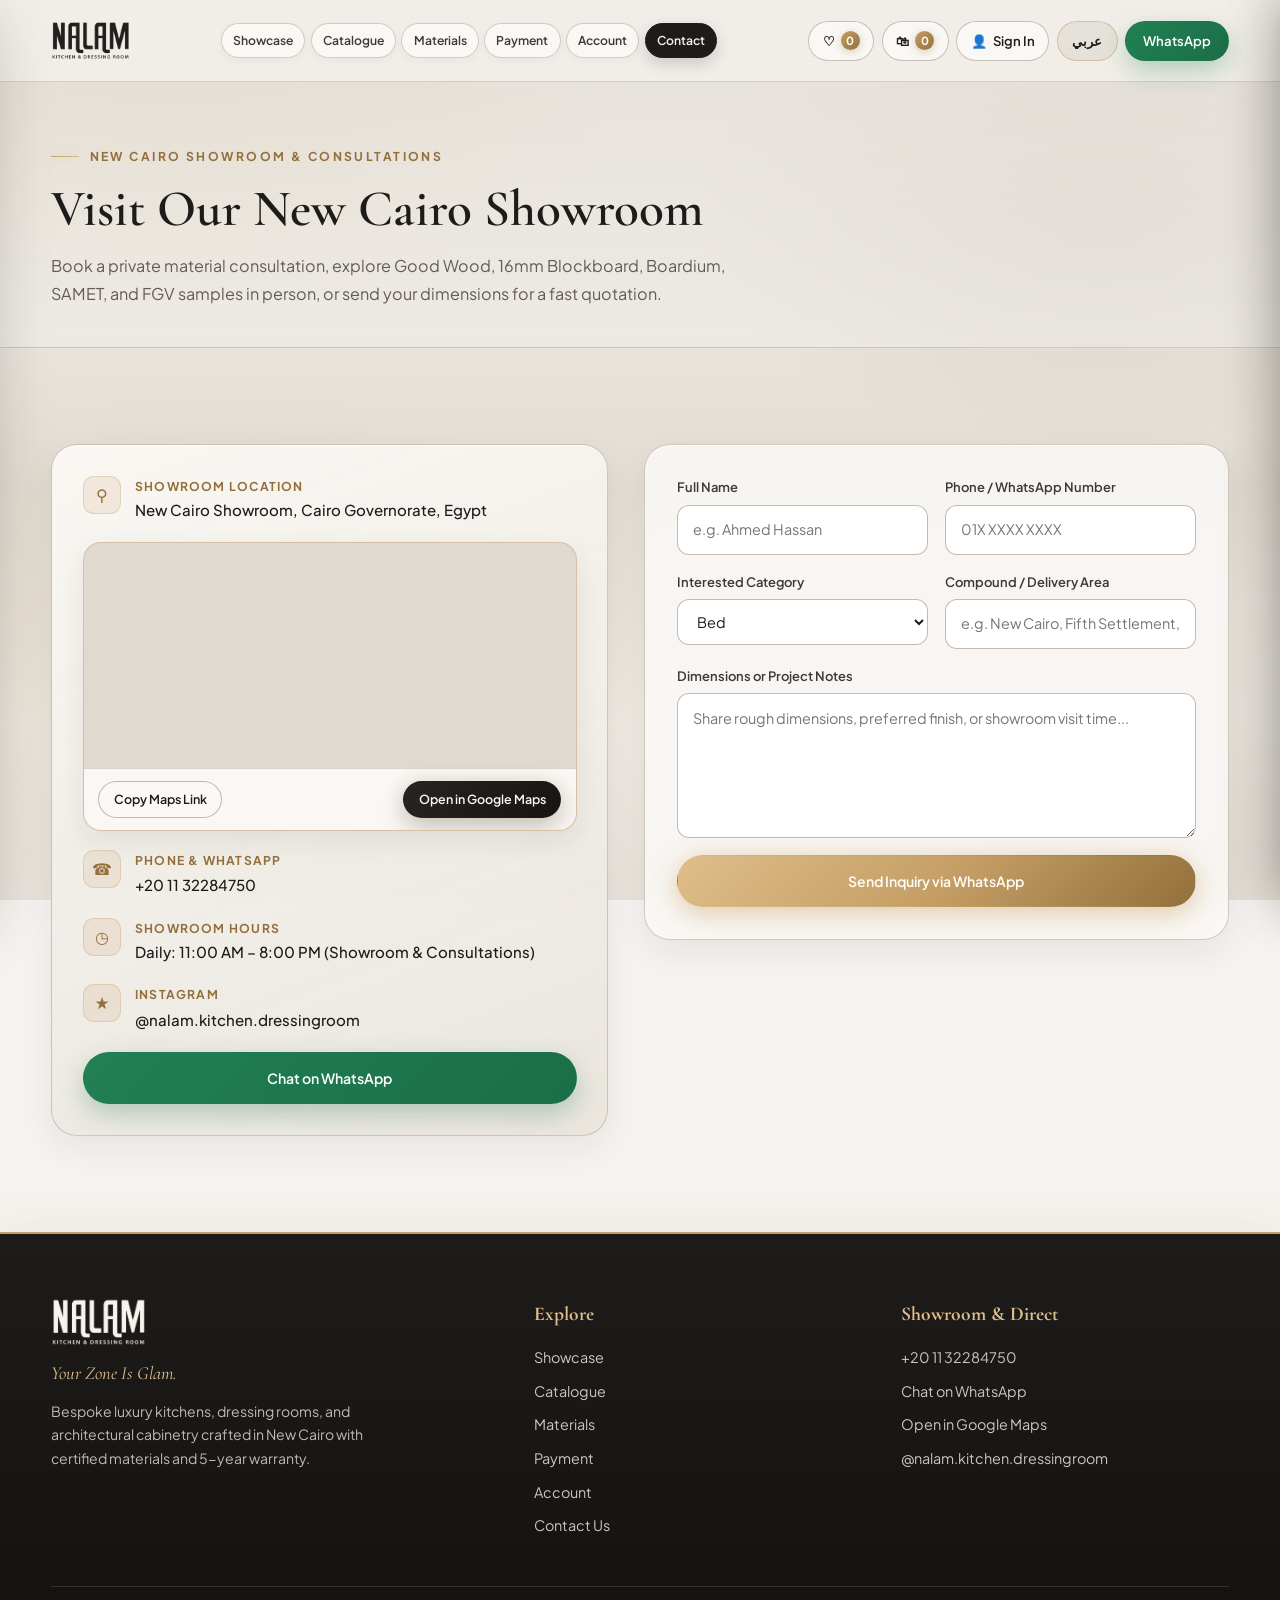
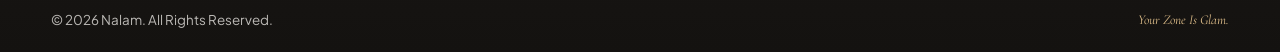
==== commit e529732d: "t" ====
--- a/contact.html
+++ b/contact.html
@@ -4,31 +4,18 @@
   <meta charset="UTF-8">
   <meta name="viewport" content="width=device-width, initial-scale=1.0">
   <title>Contact &amp; Showroom Consultation — Nalam New Cairo</title>
-  <meta name="description" content="Visit the Nalam New Cairo showroom or book a kitchen, dressing room, or custom furniture consultation directly via WhatsApp.">
-
-  <!-- OpenGraph / Social Link Preview -->
+  <meta name="description" content="Visit the Nalam New Cairo showroom (Daily 11:00 AM – 8:00 PM) or book a kitchen, dressing room, or custom furniture consultation via WhatsApp.">
   <meta property="og:type" content="website">
   <meta property="og:site_name" content="Nalam — Kitchen &amp; Dressing Room">
   <meta property="og:title" content="Contact &amp; Showroom Consultation — Nalam New Cairo">
-  <meta property="og:description" content="Visit our New Cairo showroom to inspect Good Wood, Boardium, SAMET, and FGV samples or book your bespoke kitchen consultation via WhatsApp.">
+  <meta property="og:description" content="Visit our New Cairo showroom (11:00 AM – 8:00 PM) to inspect Good Wood, Boardium, SAMET, and FGV samples.">
   <meta property="og:image" content="assets/room-furnished.jpg">
-  <meta property="og:image:width" content="1200">
-  <meta property="og:image:height" content="630">
   <meta property="og:url" content="https://nalam.eg/contact.html">
-  <meta property="og:locale" content="en_US">
-  <meta property="og:locale:alternate" content="ar_EG">
-
-  <!-- Twitter / X Card Preview -->
   <meta name="twitter:card" content="summary_large_image">
-  <meta name="twitter:title" content="Contact &amp; Showroom Consultation — Nalam New Cairo">
-  <meta name="twitter:description" content="Visit the Nalam New Cairo showroom or send your kitchen &amp; dressing room dimensions via WhatsApp.">
-  <meta name="twitter:image" content="assets/room-furnished.jpg">
-
   <link rel="preconnect" href="https://fonts.googleapis.com">
   <link rel="preconnect" href="https://fonts.gstatic.com" crossorigin>
   <link href="https://fonts.googleapis.com/css2?family=Amiri:wght@400;700&family=Cairo:wght@400;500;600;700&family=Cormorant+Garamond:ital,wght@0,500;0,600;0,700;1,400;1,600&family=Plus+Jakarta+Sans:wght@400;500;600;700&display=swap" rel="stylesheet">
   <link rel="stylesheet" href="css/style.css">
-
   <!-- Meta Pixel Code (Replace YOUR_PIXEL_ID_HERE with your live Meta Pixel ID) -->
   <script>
     !function(f,b,e,v,n,t,s)
@@ -50,15 +37,13 @@
   <!-- End Meta Pixel Code -->
 </head>
 <body>
-
   <!-- Ambient Pebble & Champagne Floating Glow Layer -->
   <div class="ambient-glow-canvas" aria-hidden="true">
     <div class="glow-orb glow-orb-1"></div>
     <div class="glow-orb glow-orb-2"></div>
     <div class="glow-orb glow-orb-3"></div>
   </div>
-
-  <!-- Shared Sticky Pebble-Glass Header -->
+  <!-- Sticky Pebble-Glass Header -->
   <header class="site-header" id="top">
     <div class="container header-inner">
       <div style="display:flex;align-items:center;gap:0.65rem;">
@@ -73,9 +58,10 @@
       <nav aria-label="Primary Navigation">
         <ul class="nav-links">
           <li><a href="index.html#showcase" data-i18n="nav_showcase">Showcase</a></li>
-          <li><a href="index.html#stages" data-i18n="nav_stages">Our Stages</a></li>
           <li><a href="index.html#catalogue" data-i18n="nav_catalogue">Catalogue</a></li>
           <li><a href="index.html#materials" data-i18n="nav_materials">Materials &amp; Hardware</a></li>
+          <li><a href="payment.html" class="" data-i18n="nav_payment">Payment &amp; Tracking</a></li>
+          <li><a href="account.html" class="" data-i18n="nav_account">Account Hub</a></li>
           <li><a href="#contact" class="active" data-i18n="nav_contact">Contact Us</a></li>
         </ul>
       </nav>
@@ -90,7 +76,7 @@
           <span class="badge-count" data-cart-badge>0</span>
         </button>
         <button type="button" class="btn-icon" data-open-auth aria-label="Account">
-          <span>&#128100;</span>
+          <span data-header-avatar>&#128100;</span>
           <span class="btn-icon-label" data-account-label>Sign In</span>
         </button>
         <button type="button" class="lang-toggle" data-lang-toggle aria-label="Switch Language">
@@ -114,6 +100,8 @@
       <li><a href="index.html#stages" data-i18n="nav_stages">Our Stages</a></li>
       <li><a href="index.html#catalogue" data-i18n="nav_catalogue">Catalogue</a></li>
       <li><a href="index.html#materials" data-i18n="nav_materials">Materials &amp; Hardware</a></li>
+      <li><a href="payment.html" data-i18n="nav_payment">Payment &amp; Tracking</a></li>
+      <li><a href="account.html" data-i18n="nav_account">Account Hub</a></li>
       <li><a href="#contact" data-i18n="nav_contact">Contact Us</a></li>
     </ul>
     <button type="button" class="btn btn-outline" style="width:100%;" data-open-auth>
@@ -122,7 +110,6 @@
     <a href="https://wa.me/201132284750" target="_blank" rel="noopener noreferrer" class="btn btn-wa" style="width:100%;" data-i18n="nav_wa">WhatsApp</a>
   </aside>
 
-  <!-- Contact Page Hero -->
   <section class="page-hero">
     <div class="container">
       <div class="eyebrow" data-i18n="contact_eyebrow">NEW CAIRO SHOWROOM &amp; CONSULTATIONS</div>
@@ -131,89 +118,51 @@
     </div>
   </section>
 
-  <!-- Showroom Details, Embedded Map & Consultation Form -->
   <section id="contact" class="section-pad contact-section">
     <div class="container">
       <div class="contact-grid">
         <div class="showroom-card" data-reveal>
           <div class="showroom-item">
             <div class="showroom-dot">&#9906;</div>
-            <div>
-              <h4 data-i18n="lbl_location">Showroom Location</h4>
-              <p data-config-address>New Cairo Showroom, Cairo Governorate, Egypt</p>
-            </div>
-          </div>
-
+            <div><h4 data-i18n="lbl_location">Showroom Location</h4><p data-config-address>New Cairo Showroom, Cairo Governorate, Egypt</p></div>
+          </div>
           <div class="map-window-box">
-            <iframe
-              title="Nalam New Cairo Showroom Map"
-              src="https://maps.google.com/maps?q=New%20Cairo,%20Cairo%20Governorate,%20Egypt&t=&z=13&ie=UTF8&iwloc=&output=embed"
-              loading="lazy"
-              referrerpolicy="no-referrer-when-downgrade">
-            </iframe>
+            <iframe title="Nalam New Cairo Showroom Map" src="https://maps.google.com/maps?q=New%20Cairo,%20Cairo%20Governorate,%20Egypt&t=&z=13&ie=UTF8&iwloc=&output=embed" loading="lazy" referrerpolicy="no-referrer-when-downgrade"></iframe>
             <div class="map-window-bar">
               <button type="button" class="btn btn-outline" data-copy-maps data-i18n="btn_copy_map">Copy Maps Link</button>
               <a href="https://maps.app.goo.gl/vt4eZUMmj4ZkwLQM6" target="_blank" rel="noopener noreferrer" class="btn btn-primary" data-i18n="btn_maps">Open in Google Maps</a>
             </div>
           </div>
-
           <div class="showroom-item">
             <div class="showroom-dot">&#9742;</div>
-            <div>
-              <h4 data-i18n="lbl_phone">Phone &amp; WhatsApp</h4>
-              <a href="tel:+201132284750" dir="ltr">+20 11 32284750</a>
-            </div>
+            <div><h4 data-i18n="lbl_phone">Phone &amp; WhatsApp</h4><a href="tel:+201132284750" dir="ltr">+20 11 32284750</a></div>
           </div>
           <div class="showroom-item">
             <div class="showroom-dot">&#9719;</div>
-            <div>
-              <h4 data-i18n="lbl_hours">Showroom Hours</h4>
-              <p data-config-hours>Daily: 11:00 AM – 10:00 PM (Showroom &amp; Consultations)</p>
-            </div>
+            <div><h4 data-i18n="lbl_hours">Showroom Hours</h4><p data-config-hours>Daily: 11:00 AM – 8:00 PM (Showroom &amp; Consultations)</p></div>
           </div>
           <div class="showroom-item">
             <div class="showroom-dot">&#9733;</div>
-            <div>
-              <h4 data-i18n="lbl_social">Instagram</h4>
-              <a href="https://www.instagram.com/nalam.kitchen.dressingroom/" target="_blank" rel="noopener noreferrer">@nalam.kitchen.dressingroom</a>
-            </div>
-          </div>
-
+            <div><h4 data-i18n="lbl_social">Instagram</h4><a href="https://www.instagram.com/nalam.kitchen.dressingroom/" target="_blank" rel="noopener noreferrer">@nalam.kitchen.dressingroom</a></div>
+          </div>
           <div class="showroom-actions">
             <a href="https://wa.me/201132284750" target="_blank" rel="noopener noreferrer" class="btn btn-wa" style="width:100%;" data-i18n="btn_wa_direct">Chat on WhatsApp</a>
           </div>
         </div>
 
         <form class="inquiry-form" data-wa-inquiry-form data-reveal style="--reveal-delay:120ms;">
-          <div class="form-group">
-            <label for="cName" data-i18n="form_name">Full Name</label>
-            <input id="cName" name="name" type="text" required data-i18n-placeholder="form_name_ph" placeholder="e.g. Ahmed Hassan">
-          </div>
-          <div class="form-group">
-            <label for="cPhone" data-i18n="form_phone">Phone / WhatsApp Number</label>
-            <input id="cPhone" name="phone" type="tel" required dir="ltr" data-i18n-placeholder="form_phone_ph" placeholder="01X XXXX XXXX">
-          </div>
-          <div class="form-group">
-            <label for="cCat" data-i18n="form_category">Interested Category</label>
-            <select id="cCat" name="category" data-inquiry-cat-select></select>
-          </div>
-          <div class="form-group">
-            <label for="cArea" data-i18n="form_area">Compound / Delivery Area</label>
-            <input id="cArea" name="area" type="text" required data-i18n-placeholder="form_area_ph" placeholder="e.g. New Cairo, Fifth Settlement, Rehab">
-          </div>
-          <div class="form-group full">
-            <label for="cNotes" data-i18n="form_notes">Dimensions or Project Notes</label>
-            <textarea id="cNotes" name="notes" rows="5" data-i18n-placeholder="form_notes_ph" placeholder="Share rough dimensions, preferred finish, or showroom visit time..."></textarea>
-          </div>
-          <div class="form-group full">
-            <button type="submit" class="btn btn-gold" style="width:100%;" data-i18n="form_submit">Send Inquiry via WhatsApp</button>
-          </div>
+          <div class="form-group"><label for="cName" data-i18n="form_name">Full Name</label><input id="cName" name="name" type="text" required data-i18n-placeholder="form_name_ph" placeholder="e.g. Ahmed Hassan"></div>
+          <div class="form-group"><label for="cPhone" data-i18n="form_phone">Phone / WhatsApp Number</label><input id="cPhone" name="phone" type="tel" required dir="ltr" data-i18n-placeholder="form_phone_ph" placeholder="01X XXXX XXXX"></div>
+          <div class="form-group"><label for="cCat" data-i18n="form_category">Interested Category</label><select id="cCat" name="category" data-inquiry-cat-select></select></div>
+          <div class="form-group"><label for="cArea" data-i18n="form_area">Compound / Delivery Area</label><input id="cArea" name="area" type="text" required data-i18n-placeholder="form_area_ph" placeholder="e.g. New Cairo, Fifth Settlement, Rehab"></div>
+          <div class="form-group full"><label for="cNotes" data-i18n="form_notes">Dimensions or Project Notes</label><textarea id="cNotes" name="notes" rows="5" data-i18n-placeholder="form_notes_ph" placeholder="Share rough dimensions, preferred finish, or showroom visit time..."></textarea></div>
+          <div class="form-group full"><button type="submit" class="btn btn-gold" style="width:100%;" data-i18n="form_submit">Send Inquiry via WhatsApp</button></div>
         </form>
       </div>
     </div>
   </section>
 
-  <!-- Shared Global Footer -->
+  <!-- Global Footer -->
   <footer class="site-footer">
     <div class="container">
       <div class="footer-grid">
@@ -227,10 +176,11 @@
           <h4 data-i18n="footer_nav_title">Explore</h4>
           <ul class="footer-links">
             <li><a href="index.html#showcase" data-i18n="nav_showcase">Showcase</a></li>
-            <li><a href="index.html#stages" data-i18n="nav_stages">Our Stages</a></li>
             <li><a href="index.html#catalogue" data-i18n="nav_catalogue">Catalogue</a></li>
             <li><a href="index.html#materials" data-i18n="nav_materials">Materials &amp; Hardware</a></li>
-            <li><a href="index.html" data-i18n="back_home">Back to Home</a></li>
+            <li><a href="payment.html" data-i18n="nav_payment">Payment &amp; Tracking</a></li>
+            <li><a href="account.html" data-i18n="nav_account">Account Hub</a></li>
+            <li><a href="#contact" data-i18n="footer_contact_page">Contact Us</a></li>
           </ul>
         </div>
 
@@ -251,133 +201,319 @@
       </div>
     </div>
   </footer>
-
-  <!-- Shared Account Modal -->
+  <!-- Professional Split Auth Modal (Clean Photo Left — Zero Stretched Logo — Mobile Scrollable) -->
   <div class="modal-backdrop" id="authModal" role="dialog" aria-modal="true" aria-label="Nalam Account">
-    <div class="auth-panel">
+    <div class="auth-panel auth-split">
       <button type="button" class="modal-close" id="authCloseBtn" aria-label="Close">&times;</button>
-      <div class="auth-header">
-        <img src="assets/logo.png" alt="Nalam">
-        <div class="auth-perks">
-          <span class="auth-perk-pill" data-i18n="auth_perk_1">Saved Cart &amp; Wishlist</span>
-          <span class="auth-perk-pill" data-i18n="auth_perk_2">1-Click Checkout Fill</span>
-          <span class="auth-perk-pill" data-i18n="auth_perk_3">Saved Floor &amp; Address</span>
-        </div>
-      </div>
-
-      <div class="auth-banner" id="authBanner"></div>
-      <div class="auth-error-msg" id="authErrorMsg" role="alert"></div>
-
-      <div class="auth-tabs" id="authTabsWrap">
-        <button type="button" class="auth-tab active" data-auth-tab="signin" data-i18n="auth_signin_tab">Sign In</button>
-        <button type="button" class="auth-tab" data-auth-tab="signup" data-i18n="auth_signup_tab">Create Account</button>
-      </div>
-
-      <form id="authSigninForm" class="auth-form">
-        <div class="form-group full">
-          <label for="siEmail" data-i18n="auth_email">Email Address</label>
-          <input id="siEmail" type="email" required dir="ltr" autocomplete="email" placeholder="name@example.com">
-        </div>
-        <div class="form-group full">
-          <label for="siPass" data-i18n="auth_password">Password</label>
-          <div class="pass-input-wrap">
-            <input id="siPass" type="password" required minlength="4" autocomplete="current-password" placeholder="••••••">
-            <button type="button" class="pass-toggle-btn" data-pass-toggle="siPass" data-i18n="auth_show">Show</button>
-          </div>
-        </div>
-        <div class="form-group full auth-helper-row">
-          <a href="tel:+201132284750" dir="ltr" style="font-size:0.76rem;color:var(--stone-muted);">+20 11 32284750</a>
-          <button type="button" class="auth-link-btn" id="authForgotBtn" data-i18n="auth_forgot">Forgot password?</button>
-        </div>
-        <div class="form-group full">
-          <button type="submit" class="btn btn-primary" style="width:100%;" data-i18n="auth_signin_btn">Sign In to Nalam</button>
-        </div>
-      </form>
-
-      <form id="authSignupForm" class="auth-form" style="display:none;">
-        <div class="form-group"><label for="suName" data-i18n="auth_fullname">Full Name</label><input id="suName" type="text" required></div>
-        <div class="form-group"><label for="suPhone" data-i18n="auth_phone">Phone / WhatsApp</label><input id="suPhone" type="tel" required dir="ltr"></div>
-        <div class="form-group"><label for="suEmail" data-i18n="auth_email">Email Address</label><input id="suEmail" type="email" required dir="ltr"></div>
-        <div class="form-group">
-          <label for="suPass" data-i18n="auth_password">Password</label>
-          <div class="pass-input-wrap">
-            <input id="suPass" type="password" required minlength="4">
-            <button type="button" class="pass-toggle-btn" data-pass-toggle="suPass" data-i18n="auth_show">Show</button>
-          </div>
-          <div class="pass-strength-track"><div class="pass-strength-fill" id="suPassStrength"></div></div>
-        </div>
-        <div class="form-group"><label for="suGov" data-i18n="auth_gov">Governorate</label><select id="suGov"><option value="Cairo" data-i18n="auth_gov_cairo">Cairo Governorate</option><option value="Giza" data-i18n="auth_gov_giza">Giza Governorate</option><option value="Other" data-i18n="auth_gov_other">Other Governorate</option></select></div>
-        <div class="form-group"><label for="suFloor" data-i18n="auth_floor">Building Floor Level</label><select id="suFloor" data-floor-select></select></div>
-        <div class="form-group full"><label for="suAddress" data-i18n="auth_address">Delivery Area / Street Address</label><input id="suAddress" type="text" required></div>
-        <div class="form-group full"><button type="submit" class="btn btn-gold" style="width:100%;" data-i18n="auth_signup_btn">Create My Nalam Account</button></div>
-      </form>
-
-      <form id="authProfileForm" class="auth-form" style="display:none;">
-        <div class="profile-hero-card">
-          <div class="profile-avatar" id="profAvatar">NL</div>
-          <div class="profile-meta">
-            <h3 data-i18n="auth_profile_title">My Nalam Account</h3>
-            <p id="profEmailLabel"></p>
-          </div>
-        </div>
-        <div class="form-group"><label for="profName" data-i18n="auth_fullname">Full Name</label><input id="profName" type="text" required></div>
-        <div class="form-group"><label for="profPhone" data-i18n="auth_phone">Phone / WhatsApp</label><input id="profPhone" type="tel" required dir="ltr"></div>
-        <div class="form-group"><label for="profGov" data-i18n="auth_gov">Governorate</label><select id="profGov"><option value="Cairo" data-i18n="auth_gov_cairo">Cairo Governorate</option><option value="Giza" data-i18n="auth_gov_giza">Giza Governorate</option><option value="Other" data-i18n="auth_gov_other">Other Governorate</option></select></div>
-        <div class="form-group"><label for="profFloor" data-i18n="auth_floor">Building Floor Level</label><select id="profFloor" data-floor-select></select></div>
-        <div class="form-group full"><label for="profAddress" data-i18n="auth_address">Delivery Area / Street Address</label><input id="profAddress" type="text" required></div>
-        <div class="form-group full" style="display:flex;gap:0.6rem;flex-direction:row;"><button type="submit" class="btn btn-primary" style="flex:1;" data-i18n="auth_save_profile">Save Account Details</button><button type="button" class="btn btn-outline" id="authSignoutBtn" data-i18n="auth_signout_btn">Sign Out</button></div>
-      </form>
+
+      <!-- Left Architectural Photo (No Logo Overlay) -->
+      <div class="auth-photo-col">
+        <img src="assets/room-furnished.jpg" alt="Nalam Bespoke Luxury Kitchen" loading="lazy">
+        <div class="auth-photo-caption">
+          <strong>Your Zone Is Glam.</strong>
+          <span>New Cairo Showroom • Daily 11:00 AM – 8:00 PM</span>
+        </div>
+      </div>
+
+      <!-- Right Scrollable Auth Form Column -->
+      <div class="auth-body-col">
+        <div class="auth-header">
+          <h3 data-i18n="auth_welcome">Welcome to Nalam</h3>
+          <div class="auth-perks">
+            <span class="auth-perk-pill" data-i18n="auth_perk_1">Saved Cart &amp; Wishlist</span>
+            <span class="auth-perk-pill" data-i18n="auth_perk_2">Payment &amp; Engineer Chat</span>
+            <span class="auth-perk-pill" data-i18n="auth_perk_3">Custom Avatar &amp; Profile</span>
+          </div>
+        </div>
+
+        <div class="auth-banner" id="authBanner"></div>
+        <div class="auth-error-msg" id="authErrorMsg" role="alert"></div>
+
+        <div class="auth-tabs" id="authTabsWrap">
+          <button type="button" class="auth-tab active" data-auth-tab="signin" data-i18n="auth_signin_tab">Sign In</button>
+          <button type="button" class="auth-tab" data-auth-tab="signup" data-i18n="auth_signup_tab">Create Account</button>
+        </div>
+
+        <!-- Sign In Form -->
+        <form id="authSigninForm" class="auth-form">
+          <div class="form-group full">
+            <label for="siEmail" data-i18n="auth_email">Email Address *</label>
+            <input id="siEmail" type="email" required dir="ltr" autocomplete="email" placeholder="name@example.com">
+          </div>
+          <div class="form-group full">
+            <label for="siPass" data-i18n="auth_password">Password</label>
+            <div class="pass-input-wrap">
+              <input id="siPass" type="password" required minlength="4" autocomplete="current-password" placeholder="••••••">
+              <button type="button" class="pass-toggle-btn" data-pass-toggle="siPass" data-i18n="auth_show">Show</button>
+            </div>
+          </div>
+          <div class="form-group full auth-helper-row">
+            <a href="tel:+201132284750" dir="ltr" style="font-size:0.76rem;color:var(--stone-muted);">+20 11 32284750</a>
+            <button type="button" class="auth-link-btn" id="authForgotBtn" data-i18n="auth_forgot">Forgot password?</button>
+          </div>
+          <div class="form-group full">
+            <button type="submit" class="btn btn-primary" style="width:100%;" data-i18n="auth_signin_btn">Sign In to Nalam</button>
+          </div>
+        </form>
+
+        <!-- Create Account Form (First & Last Name Letters-Only, Email Verification, Other Gov, 4 Floors, Required Terms) -->
+        <form id="authSignupForm" class="auth-form" style="display:none;">
+          <div class="form-group">
+            <label for="suFirstName" data-i18n="auth_first_name">First Name *</label>
+            <input id="suFirstName" type="text" required autocomplete="given-name" placeholder="Ahmed">
+          </div>
+          <div class="form-group">
+            <label for="suLastName" data-i18n="auth_last_name">Last Name *</label>
+            <input id="suLastName" type="text" required autocomplete="family-name" placeholder="Hassan">
+          </div>
+          <div class="form-group full">
+            <label for="suEmail" data-i18n="auth_email">Email Address *</label>
+            <div class="email-verify-row">
+              <input id="suEmail" type="email" required dir="ltr" autocomplete="email" placeholder="name@example.com">
+              <button type="button" class="email-verify-btn" id="suSendVerifyBtn" data-i18n="auth_verify_btn">Verify Email</button>
+            </div>
+            <div class="verify-code-box" id="suVerifyBox">
+              <span class="verify-code-hint" id="suVerifyHint"></span>
+              <div class="email-verify-row">
+                <input id="suVerifyCode" type="text" inputmode="numeric" maxlength="6" dir="ltr" data-i18n-placeholder="auth_verify_code_ph" placeholder="Enter 6-digit code">
+                <button type="button" class="email-verify-btn" id="suConfirmVerifyBtn" data-i18n="auth_verify_confirm">Confirm Code</button>
+              </div>
+            </div>
+          </div>
+          <div class="form-group">
+            <label for="suPhone" data-i18n="auth_phone">Phone / WhatsApp *</label>
+            <input id="suPhone" type="tel" required dir="ltr" autocomplete="tel" placeholder="01X XXXX XXXX">
+          </div>
+          <div class="form-group">
+            <label for="suPass" data-i18n="auth_password">Password</label>
+            <div class="pass-input-wrap">
+              <input id="suPass" type="password" required minlength="4" autocomplete="new-password" placeholder="••••••">
+              <button type="button" class="pass-toggle-btn" data-pass-toggle="suPass" data-i18n="auth_show">Show</button>
+            </div>
+            <div class="pass-strength-track"><div class="pass-strength-fill" id="suPassStrength"></div></div>
+          </div>
+          <div class="form-group">
+            <label for="suGov" data-i18n="auth_gov">Governorate</label>
+            <select id="suGov">
+              <option value="Cairo" data-i18n="auth_gov_cairo">Cairo Governorate</option>
+              <option value="Giza" data-i18n="auth_gov_giza">Giza Governorate</option>
+              <option value="Other" data-i18n="auth_gov_other">Other</option>
+            </select>
+          </div>
+          <div class="form-group">
+            <label for="suFloor" data-i18n="auth_floor">Building Floor Level</label>
+            <select id="suFloor" data-floor-select></select>
+          </div>
+          <div class="form-group full">
+            <label for="suAddress" data-i18n="auth_address">Delivery Area / Street Address</label>
+            <input id="suAddress" type="text" required autocomplete="street-address">
+          </div>
+          <div class="form-group full">
+            <label class="terms-check-row">
+              <input type="checkbox" id="suTermsCheck" required>
+              <span><span data-i18n="auth_terms_prefix">I agree to Nalam’s </span><button type="button" class="terms-link-btn" data-open-terms data-i18n="auth_terms_link">Terms &amp; Services</button></span>
+            </label>
+          </div>
+          <div class="form-group full">
+            <button type="submit" class="btn btn-gold" style="width:100%;" data-i18n="auth_signup_btn">Create My Nalam Account</button>
+          </div>
+        </form>
+
+        <!-- Signed-In Quick Profile Form -->
+        <form id="authProfileForm" class="auth-form" style="display:none;">
+          <div class="profile-hero-card">
+            <div class="profile-avatar" id="profAvatar">NL</div>
+            <div class="profile-meta">
+              <h3 data-i18n="auth_profile_title">My Nalam Account</h3>
+              <p id="profEmailLabel"></p>
+            </div>
+          </div>
+          <div class="form-group">
+            <label for="profFirstName" data-i18n="auth_first_name">First Name *</label>
+            <input id="profFirstName" type="text" required>
+          </div>
+          <div class="form-group">
+            <label for="profLastName" data-i18n="auth_last_name">Last Name *</label>
+            <input id="profLastName" type="text" required>
+          </div>
+          <div class="form-group">
+            <label for="profPhone" data-i18n="auth_phone">Phone / WhatsApp *</label>
+            <input id="profPhone" type="tel" required dir="ltr">
+          </div>
+          <div class="form-group">
+            <label for="profGov" data-i18n="auth_gov">Governorate</label>
+            <select id="profGov">
+              <option value="Cairo" data-i18n="auth_gov_cairo">Cairo Governorate</option>
+              <option value="Giza" data-i18n="auth_gov_giza">Giza Governorate</option>
+              <option value="Other" data-i18n="auth_gov_other">Other</option>
+            </select>
+          </div>
+          <div class="form-group full">
+            <label for="profFloor" data-i18n="auth_floor">Building Floor Level</label>
+            <select id="profFloor" data-floor-select></select>
+          </div>
+          <div class="form-group full">
+            <label for="profAddress" data-i18n="auth_address">Delivery Area / Street Address</label>
+            <input id="profAddress" type="text" required>
+          </div>
+          <div class="form-group full" style="display:flex;gap:0.55rem;flex-wrap:wrap;">
+            <button type="submit" class="btn btn-primary" style="flex:1;" data-i18n="auth_save_profile">Save Account Details</button>
+            <a href="account.html" class="btn btn-gold" style="flex:1;" data-i18n="auth_open_hub">Open Full Account Hub</a>
+          </div>
+          <div class="form-group full">
+            <button type="button" class="btn btn-outline" id="authSignoutBtn" style="width:100%;" data-i18n="auth_signout_btn">Sign Out</button>
+          </div>
+        </form>
+      </div>
     </div>
   </div>
 
-  <!-- Shared Slide-Over Cart & Wishlist Drawers -->
+  <!-- Terms & Services Modal -->
+  <div class="modal-backdrop" id="termsModal" role="dialog" aria-modal="true" aria-label="Nalam Terms and Services">
+    <div class="terms-panel">
+      <button type="button" class="modal-close" id="termsCloseBtn" aria-label="Close">&times;</button>
+      <div class="eyebrow">NALAM ONLINE STORE POLICIES</div>
+      <h2 class="section-title" style="font-size:1.95rem;margin-bottom:0.35rem;">Terms &amp; Services</h2>
+      <p style="font-size:0.86rem;color:var(--stone-muted);">Please review Nalam’s online ordering, pricing, and warranty terms before creating your account.</p>
+
+      <div class="terms-list">
+        <div class="terms-item">
+          <h4>1. Custom Orders &amp; Specifications</h4>
+          <p>All Nalam kitchens, dressing rooms, and bespoke furniture units are crafted to approved dimensions, materials, and finishes. Final site measurements are confirmed by Nalam engineers prior to factory production.</p>
+        </div>
+        <div class="terms-item">
+          <h4>2. Pricing, Payments &amp; Verification</h4>
+          <p>Orders placed via InstaPay or Mobile Wallet are confirmed once Nalam’s finance team verifies actual receipt of funds. Flat-rate 5,000 EGP delivery &amp; installation covers Cairo &amp; Giza up to the 2nd floor; higher floors are calculated upon confirmation.</p>
+        </div>
+        <div class="terms-item highlight">
+          <h4>3. Technical Errors, Pricing Glitches &amp; System Misuse</h4>
+          <p>Nalam reserves the right to cancel, refuse, or correct any order placed due to typographical errors, pricing inaccuracies, software bugs, or unintended technical malfunctions on the website. The company assumes no responsibility or liability for orders resulting from the exploitation or abuse of website bugs, glitches, or unauthorized system errors.</p>
+        </div>
+        <div class="terms-item">
+          <h4>4. 5-Year Warranty &amp; After-Sales Support</h4>
+          <p>Eligible Nalam cabinetry and motion hardware (Turkish SAMET hinges &amp; Italian FGV runners) are covered by our 5-year structural and hardware warranty against manufacturing defects, with maintenance available on request.</p>
+        </div>
+        <div class="terms-item">
+          <h4>5. Account Security &amp; Privacy</h4>
+          <p>You are responsible for providing accurate personal and delivery details. Customer contact and order information is used solely for quotation, delivery coordination, and after-sales follow-up.</p>
+        </div>
+      </div>
+
+      <div style="display:flex;gap:0.65rem;margin-top:1.2rem;justify-content:flex-end;">
+        <button type="button" class="btn btn-gold" id="termsAcceptBtn">I Understand &amp; Agree</button>
+      </div>
+    </div>
+  </div>
+
+  <!-- Slide-Over Professional Checkout Cart & Wishlist Drawers -->
   <div class="side-drawer-backdrop" id="sideDrawerBackdrop"></div>
+
   <aside class="side-drawer" id="cartDrawer" aria-label="Shopping Cart">
-    <div class="side-drawer-head"><h3 data-i18n="cart_title">Your Shopping Cart</h3><button type="button" class="drawer-close-btn" data-close-side-drawer aria-label="Close">&times;</button></div>
+    <div class="side-drawer-head">
+      <h3 data-i18n="cart_title">Your Shopping Cart</h3>
+      <button type="button" class="drawer-close-btn" data-close-side-drawer aria-label="Close">&times;</button>
+    </div>
     <div class="checkout-trust-bar" data-i18n="cart_trust">5-Year Warranty • Flat-Rate Cairo &amp; Giza Delivery • Direct WhatsApp Confirmation</div>
+
     <div class="side-drawer-scroll">
       <div class="side-drawer-body" id="cartDrawerBody"></div>
+
       <div class="side-drawer-foot" id="cartDrawerFoot">
         <div class="flat-rate-badge" id="cartFlatRateBadge" style="display:none;"></div>
         <div class="delivery-empty-note" id="cartEmptyDeliveryNote" style="display:none;"></div>
+
+        <!-- Cleanly Contained Customer, Delivery & Payment Cards -->
         <div id="cartCheckoutFormWrap" style="display:none;flex-direction:column;gap:0.75rem;">
-          <div class="checkout-section-title" data-i18n="checkout_details_title">Customer &amp; Delivery Details</div>
-          <div class="checkout-form-grid">
-            <div class="checkout-field"><label for="checkoutName" data-i18n="checkout_name_lbl">Customer Name *</label><input id="checkoutName" type="text" required data-i18n-placeholder="checkout_name_ph" placeholder="Full Name"></div>
-            <div class="checkout-field"><label for="checkoutPhone" data-i18n="checkout_phone_lbl">Phone / WhatsApp *</label><input id="checkoutPhone" type="tel" required dir="ltr" data-i18n-placeholder="checkout_phone_ph" placeholder="01X XXXX XXXX"></div>
-            <div class="checkout-field"><label for="checkoutGov" data-i18n="checkout_gov_lbl">Governorate *</label><select id="checkoutGov" required><option value="Cairo" data-i18n="auth_gov_cairo">Cairo Governorate</option><option value="Giza" data-i18n="auth_gov_giza">Giza Governorate</option><option value="Other" data-i18n="auth_gov_other">Other Governorate</option></select></div>
-            <div class="checkout-field"><label for="checkoutFloor" data-i18n="checkout_floor_lbl">Floor Number *</label><select id="checkoutFloor" data-floor-select required></select></div>
-            <div class="checkout-field full"><label for="checkoutAddress" data-i18n="checkout_area_lbl">Compound / Street Address (Optional)</label><input id="checkoutAddress" type="text" data-i18n-placeholder="checkout_area_ph" placeholder="e.g. Fifth Settlement, Madinaty, Sheikh Zayed"></div>
-          </div>
-          <div class="checkout-section-title" data-i18n="checkout_pay_title">Payment Method *</div>
-          <div class="pay-method-grid">
-            <label class="pay-card-option selected"><input type="radio" name="checkoutPayMethod" value="InstaPay" checked><strong data-i18n="pay_instapay_title">InstaPay</strong><span data-i18n="pay_instapay_sub">Instant Bank Transfer</span></label>
-            <label class="pay-card-option"><input type="radio" name="checkoutPayMethod" value="Mobile Wallet"><strong data-i18n="pay_wallet_title">Mobile Wallet</strong><span data-i18n="pay_wallet_sub">Vodafone / Orange / Etisalat</span></label>
-          </div>
-          <div class="instapay-pill" id="checkoutInstapayBox">
-            <span><strong data-i18n="modal_instapay_lbl">InstaPay Address:</strong> <code id="checkoutInstapayHandle">nalam@instapay</code></span>
-            <button type="button" class="copy-btn" id="copyCheckoutInstapayBtn" data-i18n="modal_copy">Copy</button>
-          </div>
+          <div class="checkout-card-box">
+            <div class="checkout-section-title" data-i18n="checkout_details_title">Customer &amp; Delivery Details</div>
+            <div class="checkout-form-grid">
+              <div class="checkout-field">
+                <label for="checkoutName" data-i18n="checkout_name_lbl">Customer Name *</label>
+                <input id="checkoutName" type="text" required data-i18n-placeholder="checkout_name_ph" placeholder="Full Name">
+              </div>
+              <div class="checkout-field">
+                <label for="checkoutPhone" data-i18n="checkout_phone_lbl">Phone / WhatsApp *</label>
+                <input id="checkoutPhone" type="tel" required dir="ltr" data-i18n-placeholder="checkout_phone_ph" placeholder="01X XXXX XXXX">
+              </div>
+              <div class="checkout-field">
+                <label for="checkoutGov" data-i18n="checkout_gov_lbl">Governorate *</label>
+                <select id="checkoutGov" required>
+                  <option value="Cairo" data-i18n="auth_gov_cairo">Cairo Governorate</option>
+                  <option value="Giza" data-i18n="auth_gov_giza">Giza Governorate</option>
+                  <option value="Other" data-i18n="auth_gov_other">Other</option>
+                </select>
+              </div>
+              <div class="checkout-field">
+                <label for="checkoutFloor" data-i18n="checkout_floor_lbl">Floor Number *</label>
+                <select id="checkoutFloor" data-floor-select required></select>
+              </div>
+              <div class="checkout-field full">
+                <label for="checkoutAddress" data-i18n="checkout_area_lbl">Compound / Street Address (Optional)</label>
+                <input id="checkoutAddress" type="text" data-i18n-placeholder="checkout_area_ph" placeholder="e.g. Fifth Settlement, Madinaty, Sheikh Zayed">
+              </div>
+            </div>
+          </div>
+
+          <div class="checkout-card-box">
+            <div class="checkout-section-title" data-i18n="checkout_pay_title">Payment Method *</div>
+            <div class="pay-method-grid">
+              <label class="pay-card-option selected">
+                <input type="radio" name="checkoutPayMethod" value="InstaPay" checked>
+                <strong data-i18n="pay_instapay_title">InstaPay</strong>
+                <span data-i18n="pay_instapay_sub">Instant Bank Transfer</span>
+              </label>
+              <label class="pay-card-option">
+                <input type="radio" name="checkoutPayMethod" value="Mobile Wallet">
+                <strong data-i18n="pay_wallet_title">Mobile Wallet</strong>
+                <span data-i18n="pay_wallet_sub">Vodafone / Orange / Etisalat</span>
+              </label>
+            </div>
+            <div class="instapay-pill" id="checkoutInstapayBox">
+              <span><strong data-i18n="modal_instapay_lbl">InstaPay Address:</strong> <code id="checkoutInstapayHandle">nalam@instapay</code></span>
+              <button type="button" class="copy-btn" id="copyCheckoutInstapayBtn" data-i18n="modal_copy">Copy</button>
+            </div>
+          </div>
+
           <div class="checkout-error-msg" id="checkoutErrorMsg" role="alert"></div>
         </div>
+
         <div class="order-summary-card">
-          <div class="summary-row"><span data-i18n="subtotal_lbl">Items Subtotal</span><strong id="cartSubtotalVal">0 EGP</strong></div>
-          <div class="summary-row"><span id="cartDeliveryLbl" data-i18n="delivery_lbl">Delivery</span><strong id="cartDeliveryBaseVal">0 EGP</strong></div>
-          <div class="summary-row" id="cartFloorRow" style="display:none;"><span data-i18n="delivery_floor_lbl">Additional Floor Carry Fee</span><strong id="cartFloorFeeVal">Included</strong></div>
-          <div class="summary-row total"><span data-i18n="grand_total_lbl">Estimated Total</span><span id="cartGrandTotalVal">0 EGP</span></div>
-        </div>
+          <div class="summary-row">
+            <span data-i18n="subtotal_lbl">Items Subtotal</span>
+            <strong id="cartSubtotalVal">0 EGP</strong>
+          </div>
+          <div class="summary-row">
+            <span id="cartDeliveryLbl" data-i18n="delivery_lbl">Delivery</span>
+            <strong id="cartDeliveryBaseVal">0 EGP</strong>
+          </div>
+          <div class="summary-row" id="cartFloorRow" style="display:none;">
+            <span data-i18n="delivery_floor_lbl">Higher Floor Delivery Fee</span>
+            <strong id="cartFloorFeeVal">Included (Up to 2nd Floor)</strong>
+          </div>
+          <div class="summary-row total">
+            <span data-i18n="grand_total_lbl">Estimated Total</span>
+            <span id="cartGrandTotalVal">0 EGP</span>
+          </div>
+        </div>
+
         <button type="button" class="btn btn-wa" id="cartCheckoutBtn" style="width:100%;display:none;" data-i18n="checkout_btn">Confirm Order &amp; Send via WhatsApp</button>
+        <a href="payment.html" class="btn btn-outline" id="cartPayHubLink" style="width:100%;display:none;" data-i18n="checkout_open_pay_hub">Open Payment &amp; Tracking Page</a>
       </div>
     </div>
   </aside>
 
   <aside class="side-drawer" id="wishlistDrawer" aria-label="Wishlist">
-    <div class="side-drawer-head"><h3 data-i18n="wish_title">Your Wishlist</h3><button type="button" class="drawer-close-btn" data-close-side-drawer aria-label="Close">&times;</button></div>
-    <div class="side-drawer-scroll"><div class="side-drawer-body" id="wishlistDrawerBody"></div></div>
+    <div class="side-drawer-head">
+      <h3 data-i18n="wish_title">Your Wishlist</h3>
+      <button type="button" class="drawer-close-btn" data-close-side-drawer aria-label="Close">&times;</button>
+    </div>
+    <div class="side-drawer-scroll">
+      <div class="side-drawer-body" id="wishlistDrawerBody"></div>
+    </div>
   </aside>
 
+  <!-- Toast Notification -->
   <div class="toast" id="nalamToast" role="status" aria-live="polite"></div>
-
   <script src="js/products.js"></script>
   <script src="js/main.js"></script>
 </body>
--- a/css/style.css
+++ b/css/style.css
@@ -2573,3 +2573,651 @@
     transform: none !important;
   }
 }
+
+/* ==========================================================================
+   Round 2 Refinements: Mobile-Scrollable Auth Split Panel, Clean Cart Borders,
+   Terms Modal, Payment Progress & Admin Messaging Hub, Account Hub Page
+   ========================================================================== */
+
+/* Fix modal mobile scrolling cleanly */
+.modal-backdrop {
+  align-items: flex-start;
+  padding: max(1rem, 4vh) 1rem 2rem;
+  -webkit-overflow-scrolling: touch;
+  overscroll-behavior: contain;
+}
+
+.modal-panel,
+.auth-panel {
+  margin: auto;
+  max-height: none;
+  overflow: visible;
+}
+
+/* Split Auth Modal with Clean Photo (Zero Stretched Logo) */
+.auth-panel.auth-split {
+  width: min(860px, 100%);
+  padding: 0;
+  display: grid;
+  grid-template-columns: 0.78fr 1.22fr;
+  overflow: hidden;
+}
+
+.auth-photo-col {
+  position: relative;
+  min-height: 360px;
+  background: var(--pebble-base);
+  overflow: hidden;
+}
+
+.auth-photo-col img {
+  width: 100%;
+  height: 100%;
+  object-fit: cover;
+  object-position: center;
+  display: block;
+}
+
+.auth-photo-caption {
+  position: absolute;
+  inset-inline: 1.15rem;
+  bottom: 1.15rem;
+  padding: 0.85rem 1rem;
+  border-radius: 14px;
+  background: rgba(24, 22, 20, 0.72);
+  backdrop-filter: blur(10px);
+  border: 1px solid rgba(223, 190, 138, 0.35);
+  color: #FAF8F4;
+}
+
+.auth-photo-caption strong {
+  display: block;
+  font-family: var(--font-serif);
+  font-size: 1.15rem;
+  color: var(--glow-light);
+}
+
+.auth-photo-caption span {
+  font-size: 0.75rem;
+  color: rgba(245, 243, 239, 0.82);
+}
+
+.auth-body-col {
+  padding: 1.85rem 1.8rem;
+  overflow-y: auto;
+  max-height: 86dvh;
+  -webkit-overflow-scrolling: touch;
+}
+
+.auth-body-col .auth-header {
+  text-align: start;
+  margin-bottom: 1rem;
+}
+
+.auth-body-col .auth-header h3 {
+  font-family: var(--font-serif);
+  font-size: 1.7rem;
+  color: var(--charcoal);
+  line-height: 1.15;
+}
+
+.auth-body-col .auth-perks {
+  justify-content: flex-start;
+}
+
+/* Email Verification Row inside Sign Up */
+.email-verify-row {
+  display: flex;
+  gap: 0.45rem;
+  align-items: stretch;
+}
+
+.email-verify-row input {
+  flex: 1;
+  min-width: 0;
+}
+
+.email-verify-btn {
+  padding: 0.55rem 0.9rem;
+  border-radius: var(--radius-sm);
+  border: 1px solid var(--glow-gold);
+  background: rgba(196, 158, 101, 0.16);
+  color: var(--glow-dark);
+  font-size: 0.76rem;
+  font-weight: 700;
+  cursor: pointer;
+  white-space: nowrap;
+  transition: var(--transition);
+}
+
+.email-verify-btn:hover {
+  background: var(--glow-gold);
+  color: #FFFDF9;
+}
+
+.email-verify-btn.verified {
+  background: var(--wa-green);
+  border-color: var(--wa-green);
+  color: #FFFFFF;
+}
+
+.verify-code-box {
+  margin-top: 0.45rem;
+  padding: 0.72rem 0.85rem;
+  border-radius: 11px;
+  background: rgba(196, 158, 101, 0.12);
+  border: 1px dashed rgba(196, 158, 101, 0.65);
+  display: none;
+  flex-direction: column;
+  gap: 0.45rem;
+}
+
+.verify-code-box.show {
+  display: flex;
+}
+
+.verify-code-hint {
+  font-size: 0.74rem;
+  color: var(--charcoal-soft);
+}
+
+/* Terms & Services Checkbox */
+.terms-check-row {
+  display: flex;
+  align-items: flex-start;
+  gap: 0.58rem;
+  padding: 0.68rem 0.82rem;
+  border-radius: 11px;
+  background: rgba(255, 253, 249, 0.82);
+  border: 1px solid rgba(181, 172, 160, 0.65);
+  font-size: 0.79rem;
+  line-height: 1.48;
+  color: var(--charcoal-soft);
+}
+
+.terms-check-row input[type="checkbox"] {
+  width: 17px;
+  height: 17px;
+  margin-top: 2px;
+  accent-color: var(--glow-dark);
+  cursor: pointer;
+  flex-shrink: 0;
+}
+
+.terms-link-btn {
+  background: none;
+  border: 0;
+  padding: 0;
+  color: var(--glow-dark);
+  font-weight: 700;
+  text-decoration: underline;
+  cursor: pointer;
+}
+
+/* Terms & Services Modal */
+.terms-panel {
+  width: min(680px, 100%);
+  background: linear-gradient(180deg, #FBF9F6 0%, #EFECE6 100%);
+  border-radius: var(--radius-lg);
+  border: 1px solid rgba(196, 158, 101, 0.5);
+  box-shadow: 0 34px 86px rgba(0, 0, 0, 0.38);
+  padding: 2rem 1.85rem;
+  position: relative;
+  margin: auto;
+  animation: modalSpring 0.3s cubic-bezier(0.22, 1, 0.36, 1);
+}
+
+.terms-list {
+  display: flex;
+  flex-direction: column;
+  gap: 0.85rem;
+  margin-top: 1.1rem;
+  max-height: 60vh;
+  overflow-y: auto;
+  padding-inline-end: 0.35rem;
+}
+
+.terms-item {
+  padding: 0.9rem 1rem;
+  border-radius: 12px;
+  background: rgba(255, 253, 249, 0.9);
+  border: 1px solid rgba(181, 172, 160, 0.52);
+}
+
+.terms-item h4 {
+  font-family: var(--font-serif);
+  font-size: 1.15rem;
+  color: var(--charcoal);
+  margin-bottom: 0.25rem;
+}
+
+.terms-item p {
+  font-size: 0.84rem;
+  color: var(--stone-muted);
+  line-height: 1.6;
+}
+
+.terms-item.highlight {
+  border-color: rgba(196, 158, 101, 0.72);
+  background: rgba(196, 158, 101, 0.11);
+}
+
+/* Fix Cart Drawer Delivery Details & Payment Method Containment */
+.checkout-card-box {
+  padding: 0.95rem;
+  border-radius: 16px;
+  background: rgba(255, 253, 249, 0.92);
+  border: 1px solid rgba(181, 172, 160, 0.58);
+  box-shadow: 0 4px 16px rgba(30, 28, 26, 0.04);
+  overflow: hidden;
+  width: 100%;
+  max-width: 100%;
+  display: flex;
+  flex-direction: column;
+  gap: 0.72rem;
+}
+
+.checkout-form-grid,
+.pay-method-grid {
+  width: 100%;
+  max-width: 100%;
+}
+
+.checkout-field,
+.pay-card-option {
+  min-width: 0;
+  max-width: 100%;
+  overflow: hidden;
+}
+
+.checkout-field input,
+.checkout-field select {
+  min-width: 0;
+  max-width: 100%;
+  box-sizing: border-box;
+}
+
+/* Header Avatar Mini Badge */
+.header-avatar-mini {
+  width: 24px;
+  height: 24px;
+  border-radius: 50%;
+  object-fit: cover;
+  border: 1px solid var(--glow-gold);
+}
+
+/* ==========================================================================
+   Payment Hub Page & Overlay (InstaPay / Mobile Wallet / Progress / Admin Chat)
+   ========================================================================== */
+.hub-grid {
+  display: grid;
+  grid-template-columns: 1.05fr 0.95fr;
+  gap: 2rem;
+  align-items: start;
+}
+
+.hub-card {
+  background: var(--pebble-card);
+  backdrop-filter: blur(14px);
+  border: 1px solid rgba(181, 172, 160, 0.58);
+  border-radius: var(--radius-lg);
+  padding: 1.8rem;
+  box-shadow: var(--shadow-card);
+  display: flex;
+  flex-direction: column;
+  gap: 1.15rem;
+}
+
+.pay-toggle-buttons {
+  display: grid;
+  grid-template-columns: 1fr 1fr;
+  gap: 0.85rem;
+}
+
+.pay-big-btn {
+  display: flex;
+  flex-direction: column;
+  align-items: flex-start;
+  gap: 0.28rem;
+  padding: 1.15rem 1.2rem;
+  border-radius: 16px;
+  border: 1.5px solid rgba(181, 172, 160, 0.72);
+  background: rgba(255, 253, 249, 0.92);
+  cursor: pointer;
+  text-align: start;
+  transition: var(--transition);
+}
+
+.pay-big-btn:hover {
+  border-color: var(--glow-gold);
+  transform: translateY(-2px);
+  box-shadow: 0 10px 26px rgba(196, 158, 101, 0.18);
+}
+
+.pay-big-btn.active {
+  border-color: var(--glow-gold);
+  background: linear-gradient(135deg, rgba(196, 158, 101, 0.18) 0%, rgba(255, 253, 249, 0.98) 100%);
+  box-shadow: 0 0 0 2.5px rgba(196, 158, 101, 0.28), 0 12px 28px rgba(196, 158, 101, 0.2);
+}
+
+.pay-big-btn strong {
+  font-family: var(--font-serif);
+  font-size: 1.35rem;
+  color: var(--charcoal);
+}
+
+.pay-big-btn span {
+  font-size: 0.78rem;
+  color: var(--stone-muted);
+}
+
+.pay-detail-drawer {
+  padding: 1.25rem;
+  border-radius: 16px;
+  background: rgba(255, 253, 249, 0.96);
+  border: 1px solid rgba(196, 158, 101, 0.5);
+  display: flex;
+  flex-direction: column;
+  gap: 0.85rem;
+  animation: cardFadeIn 0.35s ease;
+}
+
+.pay-cred-row {
+  display: flex;
+  align-items: center;
+  justify-content: space-between;
+  gap: 0.75rem;
+  padding: 0.75rem 0.95rem;
+  border-radius: 12px;
+  background: rgba(236, 232, 225, 0.75);
+  border: 1px solid rgba(181, 172, 160, 0.55);
+}
+
+.pay-cred-row code {
+  font-size: 0.98rem;
+  font-weight: 700;
+  color: var(--charcoal);
+}
+
+/* Payment Progress Stepper */
+.progress-steps {
+  display: grid;
+  grid-template-columns: repeat(4, 1fr);
+  gap: 0.55rem;
+  margin-top: 0.25rem;
+}
+
+.progress-step {
+  padding: 0.75rem 0.55rem;
+  border-radius: 13px;
+  background: rgba(236, 232, 225, 0.65);
+  border: 1px solid rgba(181, 172, 160, 0.5);
+  text-align: center;
+  display: flex;
+  flex-direction: column;
+  align-items: center;
+  gap: 0.3rem;
+  transition: var(--transition);
+}
+
+.progress-step-num {
+  width: 28px;
+  height: 28px;
+  border-radius: 50%;
+  background: rgba(181, 172, 160, 0.5);
+  color: var(--charcoal-soft);
+  font-size: 0.78rem;
+  font-weight: 700;
+  display: grid;
+  place-items: center;
+}
+
+.progress-step span {
+  font-size: 0.72rem;
+  font-weight: 600;
+  color: var(--stone-muted);
+  line-height: 1.25;
+}
+
+.progress-step.done {
+  border-color: rgba(27, 110, 72, 0.55);
+  background: rgba(27, 110, 72, 0.1);
+}
+
+.progress-step.done .progress-step-num {
+  background: var(--wa-green);
+  color: #FFFFFF;
+}
+
+.progress-step.done span {
+  color: var(--wa-green);
+}
+
+.progress-step.current {
+  border-color: var(--glow-gold);
+  background: rgba(196, 158, 101, 0.16);
+  box-shadow: 0 0 16px rgba(196, 158, 101, 0.24);
+}
+
+.progress-step.current .progress-step-num {
+  background: var(--glow-gold);
+  color: #FFFDF9;
+}
+
+.progress-step.current span {
+  color: var(--charcoal);
+}
+
+.progress-bar-track {
+  height: 8px;
+  border-radius: 999px;
+  background: rgba(181, 172, 160, 0.35);
+  overflow: hidden;
+}
+
+.progress-bar-fill {
+  height: 100%;
+  width: 25%;
+  border-radius: 999px;
+  background: linear-gradient(90deg, var(--glow-gold), var(--wa-green));
+  transition: width 0.5s cubic-bezier(0.22, 1, 0.36, 1);
+}
+
+/* Admin Verification Bar */
+.admin-control-bar {
+  padding: 0.9rem 1rem;
+  border-radius: 13px;
+  background: rgba(30, 28, 26, 0.92);
+  color: var(--pebble-lightest);
+  display: flex;
+  flex-direction: column;
+  gap: 0.65rem;
+}
+
+.admin-control-bar small {
+  font-size: 0.74rem;
+  color: var(--glow-light);
+}
+
+.admin-btn-row {
+  display: flex;
+  flex-wrap: wrap;
+  gap: 0.45rem;
+}
+
+.admin-btn-row .btn {
+  padding: 0.45rem 0.85rem;
+  font-size: 0.76rem;
+}
+
+/* Client <-> Admin Follow-Up Chat Box */
+.chat-locked-banner {
+  padding: 1.4rem 1.1rem;
+  border-radius: 14px;
+  background: rgba(236, 232, 225, 0.78);
+  border: 1px dashed rgba(181, 172, 160, 0.85);
+  text-align: center;
+  color: var(--stone-muted);
+  font-size: 0.86rem;
+}
+
+.chat-window {
+  display: flex;
+  flex-direction: column;
+  gap: 0.75rem;
+}
+
+.chat-messages {
+  max-height: 290px;
+  overflow-y: auto;
+  padding: 0.95rem;
+  border-radius: 14px;
+  background: rgba(255, 253, 249, 0.94);
+  border: 1px solid rgba(181, 172, 160, 0.55);
+  display: flex;
+  flex-direction: column;
+  gap: 0.65rem;
+}
+
+.chat-bubble {
+  max-width: 84%;
+  padding: 0.68rem 0.9rem;
+  border-radius: 14px;
+  font-size: 0.84rem;
+  line-height: 1.5;
+}
+
+.chat-bubble.client {
+  align-self: flex-end;
+  background: var(--charcoal);
+  color: #FAF8F4;
+  border-end-end-radius: 4px;
+}
+
+.chat-bubble.admin {
+  align-self: flex-start;
+  background: rgba(196, 158, 101, 0.2);
+  border: 1px solid rgba(196, 158, 101, 0.45);
+  color: var(--charcoal);
+  border-end-start-radius: 4px;
+}
+
+.chat-meta {
+  display: block;
+  font-size: 0.68rem;
+  opacity: 0.72;
+  margin-top: 0.22rem;
+}
+
+.chat-compose {
+  display: flex;
+  gap: 0.5rem;
+  flex-wrap: wrap;
+}
+
+.chat-compose input {
+  flex: 1;
+  min-width: 180px;
+  padding: 0.68rem 0.9rem;
+  border-radius: 999px;
+  border: 1px solid rgba(181, 172, 160, 0.85);
+  background: #FFFFFF;
+  font-size: 0.86rem;
+}
+
+/* Account Hub Avatar Upload */
+.avatar-upload-box {
+  display: flex;
+  align-items: center;
+  gap: 1.25rem;
+  flex-wrap: wrap;
+  padding: 1.2rem;
+  border-radius: 16px;
+  background: rgba(255, 253, 249, 0.92);
+  border: 1px solid rgba(196, 158, 101, 0.42);
+}
+
+.avatar-preview-circle {
+  width: 86px;
+  height: 86px;
+  border-radius: 50%;
+  background: linear-gradient(135deg, var(--glow-gold), var(--glow-dark));
+  color: #FFFDF9;
+  font-family: var(--font-serif);
+  font-size: 2rem;
+  font-weight: 700;
+  display: grid;
+  place-items: center;
+  overflow: hidden;
+  border: 2.5px solid var(--glow-light);
+  box-shadow: 0 10px 26px rgba(196, 158, 101, 0.3);
+  flex-shrink: 0;
+}
+
+.avatar-preview-circle img {
+  width: 100%;
+  height: 100%;
+  object-fit: cover;
+}
+
+.account-stat-strip {
+  display: grid;
+  grid-template-columns: repeat(3, 1fr);
+  gap: 0.8rem;
+}
+
+.account-stat-box {
+  padding: 0.95rem;
+  border-radius: 14px;
+  background: rgba(255, 253, 249, 0.9);
+  border: 1px solid rgba(181, 172, 160, 0.52);
+  text-align: center;
+}
+
+.account-stat-box strong {
+  display: block;
+  font-family: var(--font-serif);
+  font-size: 1.6rem;
+  color: var(--glow-dark);
+}
+
+.account-stat-box span {
+  font-size: 0.76rem;
+  color: var(--stone-muted);
+}
+
+@media (max-width: 860px) {
+  .auth-panel.auth-split {
+    grid-template-columns: 1fr;
+  }
+  .auth-photo-col {
+    min-height: 155px;
+    max-height: 185px;
+  }
+  .auth-body-col {
+    max-height: none;
+    overflow: visible;
+    padding: 1.35rem 1.2rem 1.7rem;
+  }
+  .hub-grid {
+    grid-template-columns: 1fr;
+  }
+  .progress-steps {
+    grid-template-columns: repeat(2, 1fr);
+  }
+}
+
+@media (max-width: 560px) {
+  .pay-toggle-buttons,
+  .account-stat-strip {
+    grid-template-columns: 1fr;
+  }
+}
+
+/* Prevent header nav crowding at 1024-1360px widths */
+.nav-links { gap: 0.34rem; }
+.nav-links a { padding: 0.38rem 0.7rem; font-size: 0.76rem; }
+@media (max-width: 1180px) {
+  .nav-links, .header-wa { display: none; }
+  .menu-btn { display: inline-flex; }
+}
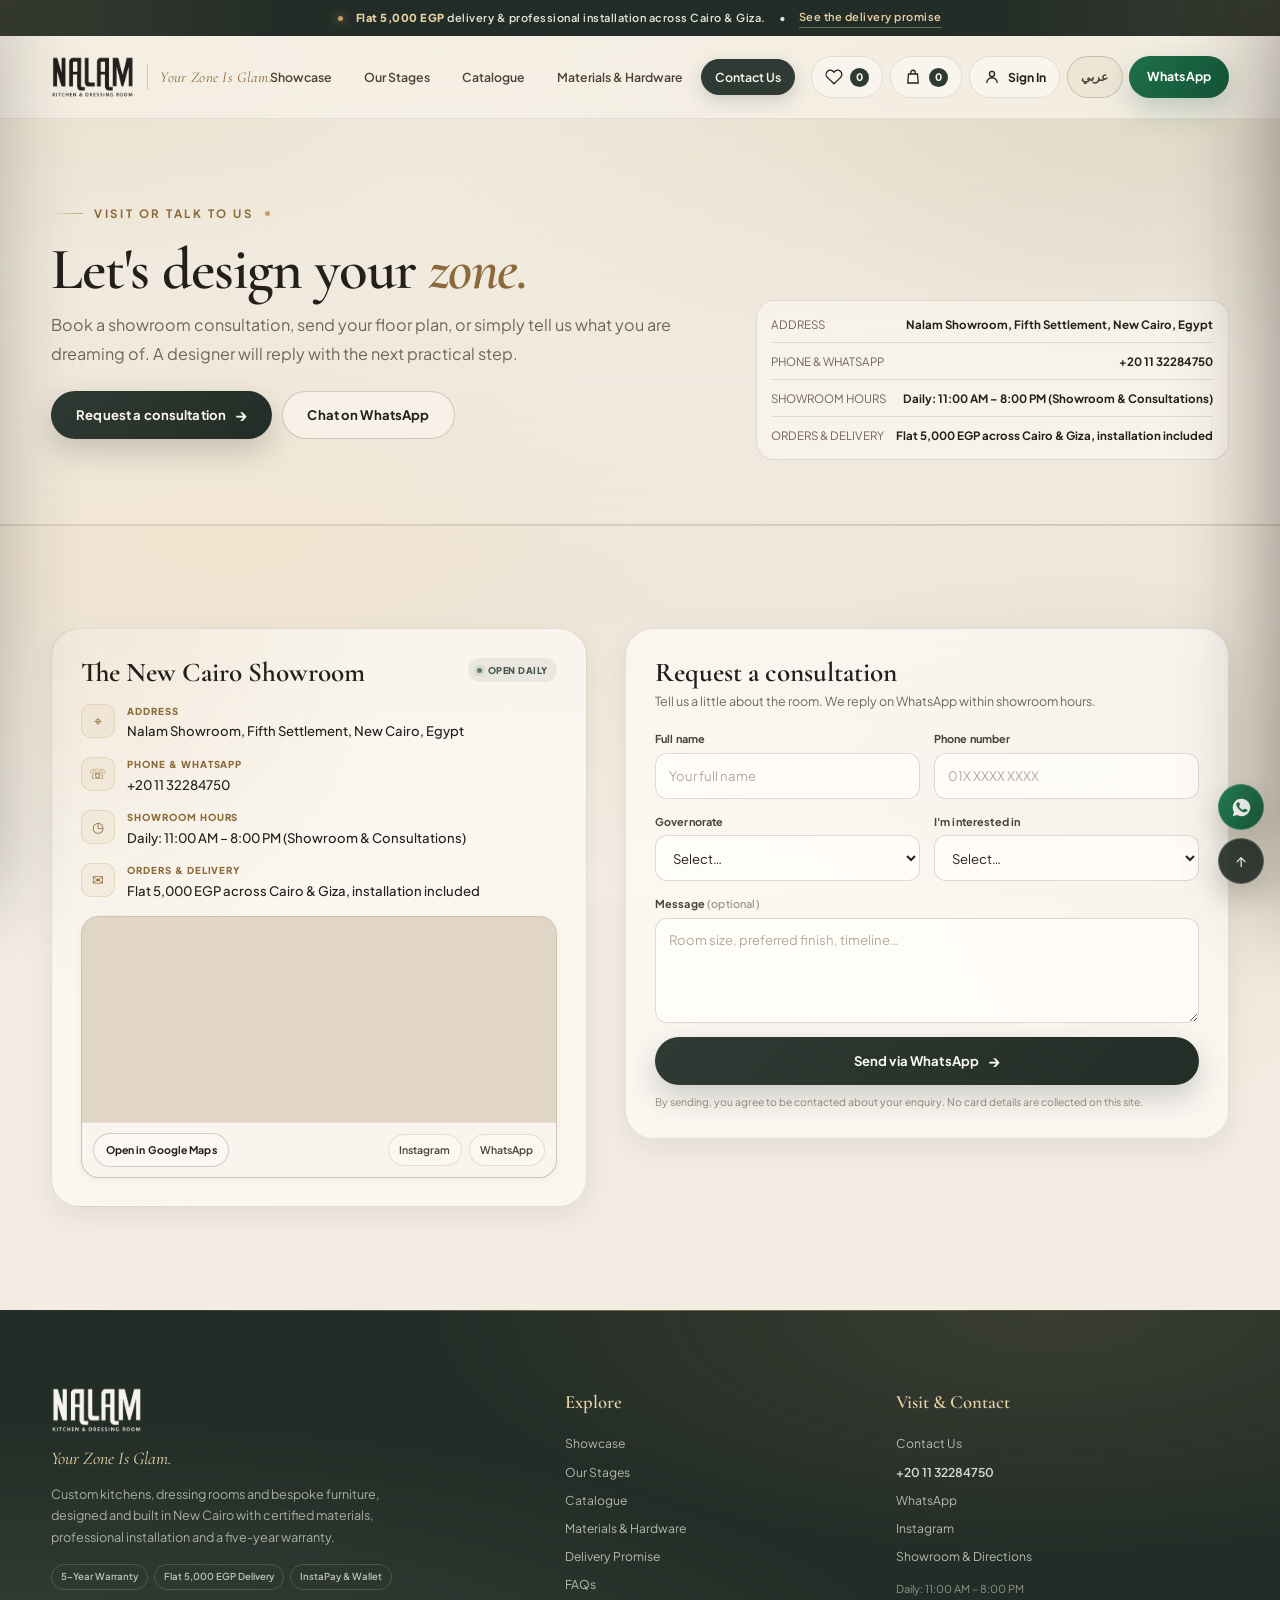
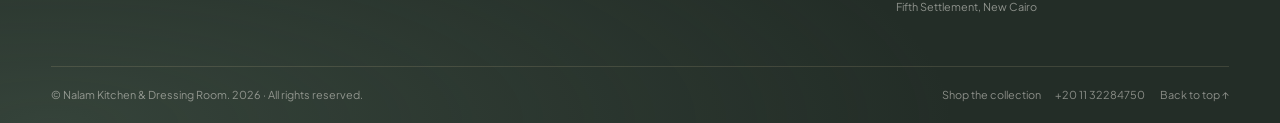
==== commit 15cdffd8: "l" ====
--- a/contact.html
+++ b/contact.html
@@ -4,516 +4,648 @@
   <meta charset="UTF-8">
   <meta name="viewport" content="width=device-width, initial-scale=1.0">
   <title>Contact &amp; Showroom Consultation — Nalam New Cairo</title>
-  <meta name="description" content="Visit the Nalam New Cairo showroom (Daily 11:00 AM – 8:00 PM) or book a kitchen, dressing room, or custom furniture consultation via WhatsApp.">
-  <meta property="og:type" content="website">
-  <meta property="og:site_name" content="Nalam — Kitchen &amp; Dressing Room">
-  <meta property="og:title" content="Contact &amp; Showroom Consultation — Nalam New Cairo">
-  <meta property="og:description" content="Visit our New Cairo showroom (11:00 AM – 8:00 PM) to inspect Good Wood, Boardium, SAMET, and FGV samples.">
-  <meta property="og:image" content="assets/room-furnished.jpg">
-  <meta property="og:url" content="https://nalam.eg/contact.html">
-  <meta name="twitter:card" content="summary_large_image">
+  <meta name="description" content="Visit the Nalam New Cairo showroom in Fifth Settlement or book a kitchen, dressing room and bespoke furniture consultation. Call, message on WhatsApp, or send your floor plan.">
+  <meta name="robots" content="index, follow">
+  <meta name="theme-color" content="#F2ECE2">
+  <link rel="canonical" href="https://mody13255.github.io/Nalam-website/">
+  <link rel="icon" type="image/png" href="assets/logo.png">
+  <link rel="apple-touch-icon" href="assets/logo.png">
   <link rel="preconnect" href="https://fonts.googleapis.com">
   <link rel="preconnect" href="https://fonts.gstatic.com" crossorigin>
-  <link href="https://fonts.googleapis.com/css2?family=Amiri:wght@400;700&family=Cairo:wght@400;500;600;700&family=Cormorant+Garamond:ital,wght@0,500;0,600;0,700;1,400;1,600&family=Plus+Jakarta+Sans:wght@400;500;600;700&display=swap" rel="stylesheet">
+  <link href="https://fonts.googleapis.com/css2?family=Amiri:wght@400;700&family=Cairo:wght@400;500;600;700;800&family=Cormorant+Garamond:ital,wght@0,500;0,600;0,700;1,400;1,500;1,600&family=Plus+Jakarta+Sans:wght@400;500;600;700;800&display=swap" rel="stylesheet">
   <link rel="stylesheet" href="css/style.css">
-  <!-- Meta Pixel Code (Replace YOUR_PIXEL_ID_HERE with your live Meta Pixel ID) -->
+
+  <meta property="og:type" content="website">
+  <meta property="og:site_name" content="Nalam Kitchen &amp; Dressing Room">
+  <meta property="og:locale" content="en_US">
+  <meta property="og:locale:alternate" content="ar_EG">
+  <meta property="og:title" content="Contact Nalam — New Cairo Showroom &amp; Consultations">
+  <meta property="og:description" content="Book a private material consultation, see certified finishes in person, or send your dimensions on WhatsApp. Nalam, Fifth Settlement, New Cairo.">
+  <meta property="og:url" content="https://mody13255.github.io/Nalam-website/">
+  <meta property="og:image" content="https://mody13255.github.io/Nalam-website/assets/og-nalam.jpg">
+  <meta property="og:image:secure_url" content="https://mody13255.github.io/Nalam-website/assets/og-nalam.jpg">
+  <meta property="og:image:width" content="1200">
+  <meta property="og:image:height" content="630">
+  <meta property="og:image:alt" content="Nalam completed sage green kitchen with marble island and warm lighting in New Cairo">
+  <meta property="og:phone_number" content="+20 11 32284750">
+  <meta name="twitter:card" content="summary_large_image">
+  <meta name="twitter:title" content="Contact Nalam — New Cairo Showroom">
+  <meta name="twitter:description" content="Bespoke kitchens, dressing rooms and custom furniture. Visit our Fifth Settlement showroom or talk to a designer on WhatsApp.">
+  <meta name="twitter:image" content="https://mody13255.github.io/Nalam-website/assets/og-nalam.jpg">
+  <meta name="twitter:image:alt" content="Nalam completed sage green kitchen with marble island and warm lighting">
+
   <script>
-    !function(f,b,e,v,n,t,s)
-    {if(f.fbq)return;n=f.fbq=function(){n.callMethod?
-    n.callMethod.apply(n,arguments):n.queue.push(arguments)};
-    if(!f._fbq)f._fbq=n;n.push=n;n.loaded=!0;n.version='2.0';
-    n.queue=[];t=b.createElement(e);t.async=!0;
-    t.src=v;s=b.getElementsByTagName(e)[0];
-    s.parentNode.insertBefore(t,s)}(window, document,'script',
-    'https://connect.facebook.net/en_US/fbevents.js');
-    // Replace 'YOUR_PIXEL_ID_HERE' below with your actual 15-16 digit Meta Pixel ID
-    fbq('init', 'YOUR_PIXEL_ID_HERE');
-    fbq('track', 'PageView');
+    !function(f,b,e,v,n,t,s){if(f.fbq)return;n=f.fbq=function(){n.callMethod?n.callMethod.apply(n,arguments):n.queue.push(arguments)};if(!f._fbq)f._fbq=n;n.push=n;n.loaded=!0;n.version='2.0';n.queue=[];t=b.createElement(e);t.async=!0;t.src=v;s=b.getElementsByTagName(e)[0];s.parentNode.insertBefore(t,s)}(window,document,'script','https://connect.facebook.net/en_US/fbevents.js');
+    window.NALAM_META_PIXEL_ID = 'YOUR_PIXEL_ID_HERE';
+    window.NALAM_PIXEL_READY = false;
+    if (window.NALAM_META_PIXEL_ID && window.NALAM_META_PIXEL_ID !== 'YOUR_PIXEL_ID_HERE') {
+      fbq('init', window.NALAM_META_PIXEL_ID);
+      fbq('track', 'PageView');
+      window.NALAM_PIXEL_READY = true;
+    }
   </script>
-  <noscript>
-    <img height="1" width="1" style="display:none" alt=""
-         src="https://www.facebook.com/tr?id=YOUR_PIXEL_ID_HERE&amp;ev=PageView&amp;noscript=1">
-  </noscript>
-  <!-- End Meta Pixel Code -->
+
+  <script type="application/ld+json">
+  {
+    "@context": "https://schema.org",
+    "@type": "ContactPage",
+    "name": "Contact Nalam Kitchen & Dressing Room",
+    "url": "https://mody13255.github.io/Nalam-website/contact.html",
+    "mainEntity": {
+      "@type": "FurnitureStore",
+      "name": "Nalam Kitchen & Dressing Room",
+      "alternateName": "نالام",
+      "image": "https://mody13255.github.io/Nalam-website/assets/og-nalam.jpg",
+      "telephone": "+201132284750",
+      "priceRange": "EGP 7,800 – EGP 189,000",
+      "address": {
+        "@type": "PostalAddress",
+        "addressLocality": "New Cairo",
+        "addressRegion": "Cairo Governorate",
+        "addressCountry": "EG"
+      },
+      "openingHoursSpecification": {
+        "@type": "OpeningHoursSpecification",
+        "dayOfWeek": ["Monday", "Tuesday", "Wednesday", "Thursday", "Friday", "Saturday", "Sunday"],
+        "opens": "11:00",
+        "closes": "20:00"
+      }
+    }
+  }
+  </script>
 </head>
-<body>
-  <!-- Ambient Pebble & Champagne Floating Glow Layer -->
-  <div class="ambient-glow-canvas" aria-hidden="true">
-    <div class="glow-orb glow-orb-1"></div>
-    <div class="glow-orb glow-orb-2"></div>
-    <div class="glow-orb glow-orb-3"></div>
-  </div>
-  <!-- Sticky Pebble-Glass Header -->
+<body data-page="contact"
+      data-title-ar="تواصل مع نالام — معرض القاهرة الجديدة والاستشارات"
+      data-description-ar="زر معرض نالام في التجمع الخامس بالقاهرة الجديدة أو احجز استشارة مطابخ ودريسينج روم وأثاث مخصص. اتصل أو راسلنا على واتساب أو أرسل مخططك."
+      data-description-en="Visit the Nalam New Cairo showroom in Fifth Settlement or book a kitchen, dressing room and bespoke furniture consultation. Call, message on WhatsApp, or send your floor plan.">
+
+  <a class="skip-link" href="#main">Skip to content</a>
+
   <header class="site-header" id="top">
+    <div class="announcement">
+      <div class="container announcement-inner">
+        <span class="announcement-dot" aria-hidden="true"></span>
+        <span data-i18n="announcement_text"><strong>Flat 5,000 EGP</strong> delivery &amp; professional installation across Cairo &amp; Giza.</span>
+        <span class="desktop-only" aria-hidden="true">•</span>
+        <a href="index.html#delivery" class="announcement-link" data-i18n="announcement_link">See the delivery promise</a>
+      </div>
+    </div>
     <div class="container header-inner">
-      <div style="display:flex;align-items:center;gap:0.65rem;">
-        <button type="button" class="menu-btn" id="mobileMenuBtn" aria-label="Open Menu" aria-expanded="false">&#9776;</button>
-        <a href="index.html" class="brand-lockup" aria-label="Nalam Home">
-          <img src="assets/logo.png" alt="Nalam — Kitchen &amp; Dressing Room" class="brand-logo">
+      <div class="header-start">
+        <button type="button" class="menu-btn" id="mobileMenuBtn" aria-label="Open menu" aria-expanded="false" aria-controls="mobileDrawer">
+          <span aria-hidden="true">☰</span>
+        </button>
+        <a href="index.html" class="brand-lockup" aria-label="Nalam home">
+          <img src="assets/logo.png" alt="Nalam — Kitchen &amp; Dressing Room" class="brand-logo" width="433" height="220">
           <span class="brand-divider" aria-hidden="true"></span>
           <span class="brand-slogan">Your Zone Is Glam.</span>
         </a>
       </div>
 
-      <nav aria-label="Primary Navigation">
+      <nav aria-label="Primary navigation">
         <ul class="nav-links">
-          <li><a href="index.html#showcase" data-i18n="nav_showcase">Showcase</a></li>
-          <li><a href="index.html#catalogue" data-i18n="nav_catalogue">Catalogue</a></li>
-          <li><a href="index.html#materials" data-i18n="nav_materials">Materials &amp; Hardware</a></li>
-          <li><a href="payment.html" class="" data-i18n="nav_payment">Payment &amp; Tracking</a></li>
-          <li><a href="account.html" class="" data-i18n="nav_account">Account Hub</a></li>
-          <li><a href="#contact" class="active" data-i18n="nav_contact">Contact Us</a></li>
+          <li><a href="index.html#showcase" data-nav="showcase" data-i18n="nav_showcase">Showcase</a></li>
+          <li><a href="index.html#stages" data-nav="stages" data-i18n="nav_stages">Our Stages</a></li>
+          <li><a href="index.html#catalogue" data-nav="catalogue" data-i18n="nav_catalogue">Catalogue</a></li>
+          <li><a href="index.html#materials" data-nav="materials" data-i18n="nav_materials">Materials &amp; Hardware</a></li>
+          <li><a href="#contact" class="active" data-nav="contact" data-i18n="nav_contact">Contact Us</a></li>
         </ul>
       </nav>
 
       <div class="header-actions">
-        <button type="button" class="btn-icon" data-open-wishlist aria-label="Wishlist">
-          <span>&#9825;</span>
+        <button type="button" class="icon-btn" data-open-wishlist aria-label="Open wishlist">
+          <svg class="icon" width="18" height="18" viewBox="0 0 24 24" fill="none" stroke="currentColor" stroke-width="1.7" aria-hidden="true"><path d="M20.8 4.6a5.5 5.5 0 0 0-7.8 0L12 5.7l-1.1-1.1a5.5 5.5 0 0 0-7.8 7.8l1.1 1.1L12 21l7.8-7.5 1.1-1.1a5.5 5.5 0 0 0-.1-7.8Z"/></svg>
           <span class="badge-count" data-wish-badge>0</span>
         </button>
-        <button type="button" class="btn-icon" data-open-cart aria-label="Shopping Cart">
-          <span>&#128717;</span>
+        <button type="button" class="icon-btn" data-open-cart aria-label="Open shopping cart">
+          <svg class="icon" width="18" height="18" viewBox="0 0 24 24" fill="none" stroke="currentColor" stroke-width="1.7" aria-hidden="true"><path d="M6 8h12l1 12H5L6 8Z"/><path d="M9 8V6a3 3 0 0 1 6 0v2"/></svg>
           <span class="badge-count" data-cart-badge>0</span>
         </button>
-        <button type="button" class="btn-icon" data-open-auth aria-label="Account">
-          <span data-header-avatar>&#128100;</span>
-          <span class="btn-icon-label" data-account-label>Sign In</span>
+        <button type="button" class="icon-btn" data-open-auth aria-label="Open account">
+          <svg class="icon" width="18" height="18" viewBox="0 0 24 24" fill="none" stroke="currentColor" stroke-width="1.7" aria-hidden="true"><circle cx="12" cy="8" r="3.4"/><path d="M5 20a7 7 0 0 1 14 0"/></svg>
+          <span class="icon-btn-label" data-account-label>Sign In</span>
         </button>
-        <button type="button" class="lang-toggle" data-lang-toggle aria-label="Switch Language">
+        <button type="button" class="lang-toggle" data-lang-toggle aria-label="Switch language">
           <span data-i18n="lang_btn">عربي</span>
         </button>
         <a href="https://wa.me/201132284750" target="_blank" rel="noopener noreferrer" class="btn btn-wa header-wa" data-i18n="nav_wa">WhatsApp</a>
       </div>
     </div>
-    <div class="page-scroll-bar" id="pageScrollBar"></div>
   </header>
 
-  <!-- Mobile Drawer -->
   <div class="mobile-drawer-backdrop" id="mobileDrawerBackdrop"></div>
-  <aside class="mobile-drawer" id="mobileDrawer" aria-label="Mobile Navigation">
+  <aside class="mobile-drawer" id="mobileDrawer" aria-label="Mobile navigation" aria-hidden="true">
     <div class="mobile-drawer-head">
-      <img src="assets/logo.png" alt="Nalam" style="height:34px;width:auto;">
-      <button type="button" class="drawer-close-btn" id="mobileDrawerCloseBtn" aria-label="Close Menu">&times;</button>
-    </div>
-    <ul>
-      <li><a href="index.html#showcase" data-i18n="nav_showcase">Showcase</a></li>
-      <li><a href="index.html#stages" data-i18n="nav_stages">Our Stages</a></li>
-      <li><a href="index.html#catalogue" data-i18n="nav_catalogue">Catalogue</a></li>
-      <li><a href="index.html#materials" data-i18n="nav_materials">Materials &amp; Hardware</a></li>
-      <li><a href="payment.html" data-i18n="nav_payment">Payment &amp; Tracking</a></li>
-      <li><a href="account.html" data-i18n="nav_account">Account Hub</a></li>
-      <li><a href="#contact" data-i18n="nav_contact">Contact Us</a></li>
-    </ul>
-    <button type="button" class="btn btn-outline" style="width:100%;" data-open-auth>
-      <span data-account-label>Sign In</span>
-    </button>
-    <a href="https://wa.me/201132284750" target="_blank" rel="noopener noreferrer" class="btn btn-wa" style="width:100%;" data-i18n="nav_wa">WhatsApp</a>
+      <img src="assets/logo.png" alt="Nalam" width="433" height="220">
+      <button type="button" class="drawer-close" id="mobileDrawerCloseBtn" aria-label="Close menu">&times;</button>
+    </div>
+    <nav aria-label="Mobile primary navigation">
+      <ul class="mobile-drawer-links">
+        <li><a href="index.html#showcase" data-i18n="nav_showcase">Showcase</a></li>
+        <li><a href="index.html#stages" data-i18n="nav_stages">Our Stages</a></li>
+        <li><a href="index.html#catalogue" data-i18n="nav_catalogue">Catalogue</a></li>
+        <li><a href="index.html#materials" data-i18n="nav_materials">Materials &amp; Hardware</a></li>
+        <li><a href="index.html#delivery" data-i18n="nav_delivery">Delivery Promise</a></li>
+        <li><a href="#contact" data-i18n="nav_contact">Contact Us</a></li>
+      </ul>
+    </nav>
+    <div class="mobile-drawer-actions">
+      <button type="button" class="btn btn-outline btn-block" data-open-auth>
+        <span data-account-label>Sign In</span>
+      </button>
+      <button type="button" class="btn btn-outline btn-block" data-open-wishlist>
+        <span data-i18n="nav_wishlist">Wishlist</span>
+      </button>
+      <a href="https://wa.me/201132284750" target="_blank" rel="noopener noreferrer" class="btn btn-wa btn-block" data-i18n="nav_wa">WhatsApp</a>
+    </div>
+    <div class="mobile-drawer-meta">
+      <a href="tel:+201132284750" dir="ltr">+20 11 32284750</a>
+      <span data-config-hours>Daily: 11:00 AM – 8:00 PM (Showroom &amp; Consultations)</span>
+    </div>
   </aside>
 
-  <section class="page-hero">
-    <div class="container">
-      <div class="eyebrow" data-i18n="contact_eyebrow">NEW CAIRO SHOWROOM &amp; CONSULTATIONS</div>
-      <h1 class="section-title" data-i18n="contact_page_title">Visit Our New Cairo Showroom</h1>
-      <p class="section-subtitle" style="max-width:680px;" data-i18n="contact_page_sub">Book a private material consultation, explore Good Wood, 16mm Blockboard, Boardium, SAMET, and FGV samples in person, or send your dimensions for a fast quotation.</p>
-    </div>
-  </section>
-
-  <section id="contact" class="section-pad contact-section">
-    <div class="container">
-      <div class="contact-grid">
-        <div class="showroom-card" data-reveal>
-          <div class="showroom-item">
-            <div class="showroom-dot">&#9906;</div>
-            <div><h4 data-i18n="lbl_location">Showroom Location</h4><p data-config-address>New Cairo Showroom, Cairo Governorate, Egypt</p></div>
-          </div>
-          <div class="map-window-box">
-            <iframe title="Nalam New Cairo Showroom Map" src="https://maps.google.com/maps?q=New%20Cairo,%20Cairo%20Governorate,%20Egypt&t=&z=13&ie=UTF8&iwloc=&output=embed" loading="lazy" referrerpolicy="no-referrer-when-downgrade"></iframe>
-            <div class="map-window-bar">
-              <button type="button" class="btn btn-outline" data-copy-maps data-i18n="btn_copy_map">Copy Maps Link</button>
-              <a href="https://maps.app.goo.gl/vt4eZUMmj4ZkwLQM6" target="_blank" rel="noopener noreferrer" class="btn btn-primary" data-i18n="btn_maps">Open in Google Maps</a>
-            </div>
-          </div>
-          <div class="showroom-item">
-            <div class="showroom-dot">&#9742;</div>
-            <div><h4 data-i18n="lbl_phone">Phone &amp; WhatsApp</h4><a href="tel:+201132284750" dir="ltr">+20 11 32284750</a></div>
-          </div>
-          <div class="showroom-item">
-            <div class="showroom-dot">&#9719;</div>
-            <div><h4 data-i18n="lbl_hours">Showroom Hours</h4><p data-config-hours>Daily: 11:00 AM – 8:00 PM (Showroom &amp; Consultations)</p></div>
-          </div>
-          <div class="showroom-item">
-            <div class="showroom-dot">&#9733;</div>
-            <div><h4 data-i18n="lbl_social">Instagram</h4><a href="https://www.instagram.com/nalam.kitchen.dressingroom/" target="_blank" rel="noopener noreferrer">@nalam.kitchen.dressingroom</a></div>
-          </div>
-          <div class="showroom-actions">
-            <a href="https://wa.me/201132284750" target="_blank" rel="noopener noreferrer" class="btn btn-wa" style="width:100%;" data-i18n="btn_wa_direct">Chat on WhatsApp</a>
-          </div>
-        </div>
-
-        <form class="inquiry-form" data-wa-inquiry-form data-reveal style="--reveal-delay:120ms;">
-          <div class="form-group"><label for="cName" data-i18n="form_name">Full Name</label><input id="cName" name="name" type="text" required data-i18n-placeholder="form_name_ph" placeholder="e.g. Ahmed Hassan"></div>
-          <div class="form-group"><label for="cPhone" data-i18n="form_phone">Phone / WhatsApp Number</label><input id="cPhone" name="phone" type="tel" required dir="ltr" data-i18n-placeholder="form_phone_ph" placeholder="01X XXXX XXXX"></div>
-          <div class="form-group"><label for="cCat" data-i18n="form_category">Interested Category</label><select id="cCat" name="category" data-inquiry-cat-select></select></div>
-          <div class="form-group"><label for="cArea" data-i18n="form_area">Compound / Delivery Area</label><input id="cArea" name="area" type="text" required data-i18n-placeholder="form_area_ph" placeholder="e.g. New Cairo, Fifth Settlement, Rehab"></div>
-          <div class="form-group full"><label for="cNotes" data-i18n="form_notes">Dimensions or Project Notes</label><textarea id="cNotes" name="notes" rows="5" data-i18n-placeholder="form_notes_ph" placeholder="Share rough dimensions, preferred finish, or showroom visit time..."></textarea></div>
-          <div class="form-group full"><button type="submit" class="btn btn-gold" style="width:100%;" data-i18n="form_submit">Send Inquiry via WhatsApp</button></div>
-        </form>
-      </div>
-    </div>
-  </section>
-
-  <!-- Global Footer -->
+  <main id="main">
+    <section class="page-hero">
+      <div class="container page-hero-grid">
+        <div class="reveal">
+          <div class="eyebrow" data-i18n="contact_eyebrow">VISIT OR TALK TO US</div>
+          <h1 class="section-title" data-i18n="contact_title">Let's design your <em>zone.</em></h1>
+          <p class="section-lead" data-i18n="contact_lead">Book a showroom consultation, send your floor plan, or simply tell us what you are dreaming of. A designer will reply with the next practical step.</p>
+          <div class="hero-actions" style="margin-top: 1.4rem;">
+            <a href="#contact-form" class="btn btn-primary">
+              <span data-i18n="contact_form_title">Request a consultation</span>
+              <span class="arrow" aria-hidden="true">→</span>
+            </a>
+            <a href="https://wa.me/201132284750" target="_blank" rel="noopener noreferrer" class="btn btn-outline" data-i18n="btn_wa_direct">Chat on WhatsApp</a>
+          </div>
+        </div>
+        <div class="page-hero-meta reveal">
+          <div class="page-hero-meta-item">
+            <span data-i18n="showroom_address_label">ADDRESS</span>
+            <strong data-i18n="showroom_address">Nalam Showroom, Fifth Settlement, New Cairo, Egypt</strong>
+          </div>
+          <div class="page-hero-meta-item">
+            <span data-i18n="showroom_phone_label">PHONE &amp; WHATSAPP</span>
+            <a href="tel:+201132284750" dir="ltr">+20 11 32284750</a>
+          </div>
+          <div class="page-hero-meta-item">
+            <span data-i18n="showroom_hours_label">SHOWROOM HOURS</span>
+            <strong data-i18n="showroom_hours">Daily: 11:00 AM – 8:00 PM (Showroom &amp; Consultations)</strong>
+          </div>
+          <div class="page-hero-meta-item">
+            <span data-i18n="showroom_orders_label">ORDERS &amp; DELIVERY</span>
+            <strong data-i18n="showroom_orders">Flat 5,000 EGP across Cairo &amp; Giza, installation included</strong>
+          </div>
+        </div>
+      </div>
+    </section>
+
+    <section class="contact-section section-pad" id="contact">
+      <div class="container">
+        <div class="contact-grid">
+          <div class="showroom-card reveal">
+            <div class="showroom-top">
+              <h3 data-i18n="showroom_title">The New Cairo Showroom</h3>
+              <span class="showroom-open" data-i18n="showroom_open">Open daily</span>
+            </div>
+            <div class="showroom-item">
+              <div class="showroom-icon" aria-hidden="true">⌖</div>
+              <div>
+                <h4 data-i18n="showroom_address_label">ADDRESS</h4>
+                <p data-i18n="showroom_address">Nalam Showroom, Fifth Settlement, New Cairo, Egypt</p>
+              </div>
+            </div>
+            <div class="showroom-item">
+              <div class="showroom-icon" aria-hidden="true">☏</div>
+              <div>
+                <h4 data-i18n="showroom_phone_label">PHONE &amp; WHATSAPP</h4>
+                <p><a href="tel:+201132284750" dir="ltr">+20 11 32284750</a></p>
+              </div>
+            </div>
+            <div class="showroom-item">
+              <div class="showroom-icon" aria-hidden="true">◷</div>
+              <div>
+                <h4 data-i18n="showroom_hours_label">SHOWROOM HOURS</h4>
+                <p data-i18n="showroom_hours">Daily: 11:00 AM – 8:00 PM (Showroom &amp; Consultations)</p>
+              </div>
+            </div>
+            <div class="showroom-item">
+              <div class="showroom-icon" aria-hidden="true">✉</div>
+              <div>
+                <h4 data-i18n="showroom_orders_label">ORDERS &amp; DELIVERY</h4>
+                <p data-i18n="showroom_orders">Flat 5,000 EGP across Cairo &amp; Giza, installation included</p>
+              </div>
+            </div>
+            <div class="map-box">
+              <iframe src="https://maps.google.com/maps?q=New%20Cairo,%20Cairo%20Governorate,%20Egypt&t=&amp;z=13&amp;ie=UTF8&amp;iwloc=&amp;output=embed" title="Nalam showroom location in New Cairo" loading="lazy" referrerpolicy="no-referrer-when-downgrade"></iframe>
+              <div class="map-bar">
+                <a href="https://maps.app.goo.gl/vt4eZUMmj4ZkwLQM6" target="_blank" rel="noopener noreferrer" class="btn btn-outline btn-sm" data-i18n="showroom_map_cta">Open in Google Maps</a>
+                <div class="showroom-socials">
+                  <a class="social-chip" href="https://www.instagram.com/nalam.kitchen.dressingroom/" target="_blank" rel="noopener noreferrer">Instagram</a>
+                  <a class="social-chip" href="https://wa.me/201132284750" target="_blank" rel="noopener noreferrer">WhatsApp</a>
+                </div>
+              </div>
+            </div>
+          </div>
+
+          <form class="contact-form reveal" id="contactForm" novalidate>
+            <div class="contact-form-head" id="contact-form">
+              <h3 data-i18n="contact_form_title">Request a consultation</h3>
+              <p data-i18n="contact_form_sub">Tell us a little about the room. We reply on WhatsApp within showroom hours.</p>
+            </div>
+            <div class="form-grid">
+              <div class="form-field">
+                <label for="contactName" data-i18n="form_name">Full name</label>
+                <input type="text" id="contactName" name="name" autocomplete="name" placeholder="Your full name" required>
+                <span class="field-error" data-error-for="contactName"></span>
+              </div>
+              <div class="form-field">
+                <label for="contactPhone" data-i18n="form_phone">Phone number</label>
+                <input type="tel" id="contactPhone" name="phone" autocomplete="tel" inputmode="tel" placeholder="01X XXXX XXXX" dir="ltr" required>
+                <span class="field-error" data-error-for="contactPhone"></span>
+              </div>
+              <div class="form-field">
+                <label for="contactGov" data-i18n="form_governorate">Governorate</label>
+                <select id="contactGov" name="governorate" required>
+                  <option value="" data-i18n="form_select">Select…</option>
+                  <option value="Cairo" data-i18n="gov_cairo">Cairo</option>
+                  <option value="Giza" data-i18n="gov_giza">Giza</option>
+                </select>
+                <span class="field-error" data-error-for="contactGov"></span>
+              </div>
+              <div class="form-field">
+                <label for="contactInterest" data-i18n="form_interest">I'm interested in</label>
+                <select id="contactInterest" name="interest" required>
+                  <option value="" data-i18n="form_select">Select…</option>
+                  <option value="Kitchen" data-i18n="interest_kitchen">Kitchen</option>
+                  <option value="Dressing room" data-i18n="interest_dressing">Dressing room</option>
+                  <option value="Bedroom" data-i18n="interest_bedroom">Bedroom</option>
+                  <option value="Full home" data-i18n="interest_full">Full home</option>
+                  <option value="Other" data-i18n="interest_other">Other</option>
+                </select>
+                <span class="field-error" data-error-for="contactInterest"></span>
+              </div>
+              <div class="form-field full">
+                <label for="contactMessage" data-i18n="form_message">Message <span>(optional)</span></label>
+                <textarea id="contactMessage" name="message" placeholder="Room size, preferred finish, timeline…"></textarea>
+              </div>
+            </div>
+            <button type="submit" class="btn btn-primary btn-block" style="margin-top: 0.9rem;">
+              <span data-i18n="form_submit">Send via WhatsApp</span>
+              <span class="arrow" aria-hidden="true">→</span>
+            </button>
+            <p class="form-note" style="margin-top: 0.55rem;" data-i18n="form_note">By sending, you agree to be contacted about your enquiry. No card details are collected on this site.</p>
+            <div class="form-success" id="contactSuccess" role="status" data-i18n="form_success">Thank you — your message is ready in WhatsApp. Send it and our team will reply shortly.</div>
+          </form>
+        </div>
+      </div>
+    </section>
+  </main>
+
   <footer class="site-footer">
-    <div class="container">
-      <div class="footer-grid">
-        <div>
-          <img src="assets/logo-light.png" alt="Nalam — Kitchen &amp; Dressing Room" class="footer-logo" loading="lazy">
-          <div class="footer-slogan">Your Zone Is Glam.</div>
-          <p class="footer-desc" data-i18n="footer_desc">Bespoke luxury kitchens, dressing rooms, and architectural cabinetry crafted in New Cairo with certified materials and 5-year warranty.</p>
-        </div>
-
-        <div class="footer-col">
-          <h4 data-i18n="footer_nav_title">Explore</h4>
-          <ul class="footer-links">
-            <li><a href="index.html#showcase" data-i18n="nav_showcase">Showcase</a></li>
-            <li><a href="index.html#catalogue" data-i18n="nav_catalogue">Catalogue</a></li>
-            <li><a href="index.html#materials" data-i18n="nav_materials">Materials &amp; Hardware</a></li>
-            <li><a href="payment.html" data-i18n="nav_payment">Payment &amp; Tracking</a></li>
-            <li><a href="account.html" data-i18n="nav_account">Account Hub</a></li>
-            <li><a href="#contact" data-i18n="footer_contact_page">Contact Us</a></li>
-          </ul>
-        </div>
-
-        <div class="footer-col">
-          <h4 data-i18n="footer_contact_title">Showroom &amp; Direct</h4>
-          <ul class="footer-links">
-            <li><a href="tel:+201132284750" dir="ltr">+20 11 32284750</a></li>
-            <li><a href="https://wa.me/201132284750" target="_blank" rel="noopener noreferrer" data-i18n="btn_wa_direct">Chat on WhatsApp</a></li>
-            <li><a href="https://maps.app.goo.gl/vt4eZUMmj4ZkwLQM6" target="_blank" rel="noopener noreferrer" data-i18n="btn_maps">Open in Google Maps</a></li>
-            <li><a href="https://www.instagram.com/nalam.kitchen.dressingroom/" target="_blank" rel="noopener noreferrer">@nalam.kitchen.dressingroom</a></li>
-          </ul>
-        </div>
-      </div>
-
-      <div class="footer-bottom">
-        <span>© 2026 Nalam. All Rights Reserved.</span>
-        <span style="font-family:var(--font-serif);font-style:italic;color:var(--glow-light);">Your Zone Is Glam.</span>
+    <div class="container footer-grid">
+      <div class="footer-brand">
+        <img src="assets/logo-light.png" alt="Nalam — Kitchen &amp; Dressing Room" class="footer-logo" width="433" height="220">
+        <p class="footer-slogan">Your Zone Is Glam.</p>
+        <p class="footer-desc" data-i18n="footer_desc">Custom kitchens, dressing rooms and bespoke furniture, designed and built in New Cairo with certified materials, professional installation and a five-year warranty.</p>
+        <div class="footer-badges">
+          <span class="footer-badge" data-i18n="footer_badge_1">5-Year Warranty</span>
+          <span class="footer-badge" data-i18n="footer_badge_2">Flat 5,000 EGP Delivery</span>
+          <span class="footer-badge" data-i18n="footer_badge_3">InstaPay &amp; Wallet</span>
+        </div>
+      </div>
+
+      <div class="footer-col">
+        <h4 data-i18n="footer_explore">Explore</h4>
+        <div class="footer-links">
+          <a href="index.html#showcase" data-i18n="nav_showcase">Showcase</a>
+          <a href="index.html#stages" data-i18n="nav_stages">Our Stages</a>
+          <a href="index.html#catalogue" data-i18n="nav_catalogue">Catalogue</a>
+          <a href="index.html#materials" data-i18n="nav_materials">Materials &amp; Hardware</a>
+          <a href="index.html#delivery" data-i18n="nav_delivery">Delivery Promise</a>
+          <a href="index.html#faq" data-i18n="footer_faq">FAQs</a>
+        </div>
+      </div>
+
+      <div class="footer-col">
+        <h4 data-i18n="footer_visit">Visit &amp; Contact</h4>
+        <div class="footer-links">
+          <a href="#contact" data-i18n="nav_contact">Contact Us</a>
+          <a href="tel:+201132284750" dir="ltr" class="tel-link">+20 11 32284750</a>
+          <a href="https://wa.me/201132284750" target="_blank" rel="noopener noreferrer">WhatsApp</a>
+          <a href="https://www.instagram.com/nalam.kitchen.dressingroom/" target="_blank" rel="noopener noreferrer">Instagram</a>
+          <a href="contact.html" data-i18n="footer_showroom_page">Showroom &amp; Directions</a>
+        </div>
+        <p class="footer-hours" data-i18n="footer_hours">Daily: 11:00 AM – 8:00 PM<br>Fifth Settlement, New Cairo</p>
+      </div>
+    </div>
+    <div class="container footer-bottom">
+      <span>© <span data-i18n="footer_copyright_prefix">Nalam Kitchen &amp; Dressing Room.</span> <span id="footerYear">2026</span> · <span data-i18n="footer_copyright_suffix">All rights reserved.</span></span>
+      <div class="footer-bottom-links">
+        <a href="index.html#catalogue" data-i18n="footer_shop">Shop the collection</a>
+        <a href="tel:+201132284750" dir="ltr">+20 11 32284750</a>
+        <a href="#top" data-i18n="footer_back_top">Back to top ↑</a>
       </div>
     </div>
   </footer>
-  <!-- Professional Split Auth Modal (Clean Photo Left — Zero Stretched Logo — Mobile Scrollable) -->
-  <div class="modal-backdrop" id="authModal" role="dialog" aria-modal="true" aria-label="Nalam Account">
-    <div class="auth-panel auth-split">
-      <button type="button" class="modal-close" id="authCloseBtn" aria-label="Close">&times;</button>
-
-      <!-- Left Architectural Photo (No Logo Overlay) -->
-      <div class="auth-photo-col">
-        <img src="assets/room-furnished.jpg" alt="Nalam Bespoke Luxury Kitchen" loading="lazy">
-        <div class="auth-photo-caption">
-          <strong>Your Zone Is Glam.</strong>
-          <span>New Cairo Showroom • Daily 11:00 AM – 8:00 PM</span>
-        </div>
-      </div>
-
-      <!-- Right Scrollable Auth Form Column -->
-      <div class="auth-body-col">
-        <div class="auth-header">
-          <h3 data-i18n="auth_welcome">Welcome to Nalam</h3>
-          <div class="auth-perks">
-            <span class="auth-perk-pill" data-i18n="auth_perk_1">Saved Cart &amp; Wishlist</span>
-            <span class="auth-perk-pill" data-i18n="auth_perk_2">Payment &amp; Engineer Chat</span>
-            <span class="auth-perk-pill" data-i18n="auth_perk_3">Custom Avatar &amp; Profile</span>
-          </div>
-        </div>
-
-        <div class="auth-banner" id="authBanner"></div>
-        <div class="auth-error-msg" id="authErrorMsg" role="alert"></div>
-
-        <div class="auth-tabs" id="authTabsWrap">
-          <button type="button" class="auth-tab active" data-auth-tab="signin" data-i18n="auth_signin_tab">Sign In</button>
-          <button type="button" class="auth-tab" data-auth-tab="signup" data-i18n="auth_signup_tab">Create Account</button>
-        </div>
-
-        <!-- Sign In Form -->
-        <form id="authSigninForm" class="auth-form">
-          <div class="form-group full">
-            <label for="siEmail" data-i18n="auth_email">Email Address *</label>
-            <input id="siEmail" type="email" required dir="ltr" autocomplete="email" placeholder="name@example.com">
-          </div>
-          <div class="form-group full">
-            <label for="siPass" data-i18n="auth_password">Password</label>
-            <div class="pass-input-wrap">
-              <input id="siPass" type="password" required minlength="4" autocomplete="current-password" placeholder="••••••">
-              <button type="button" class="pass-toggle-btn" data-pass-toggle="siPass" data-i18n="auth_show">Show</button>
-            </div>
-          </div>
-          <div class="form-group full auth-helper-row">
-            <a href="tel:+201132284750" dir="ltr" style="font-size:0.76rem;color:var(--stone-muted);">+20 11 32284750</a>
-            <button type="button" class="auth-link-btn" id="authForgotBtn" data-i18n="auth_forgot">Forgot password?</button>
-          </div>
-          <div class="form-group full">
-            <button type="submit" class="btn btn-primary" style="width:100%;" data-i18n="auth_signin_btn">Sign In to Nalam</button>
-          </div>
-        </form>
-
-        <!-- Create Account Form (First & Last Name Letters-Only, Email Verification, Other Gov, 4 Floors, Required Terms) -->
-        <form id="authSignupForm" class="auth-form" style="display:none;">
-          <div class="form-group">
-            <label for="suFirstName" data-i18n="auth_first_name">First Name *</label>
-            <input id="suFirstName" type="text" required autocomplete="given-name" placeholder="Ahmed">
-          </div>
-          <div class="form-group">
-            <label for="suLastName" data-i18n="auth_last_name">Last Name *</label>
-            <input id="suLastName" type="text" required autocomplete="family-name" placeholder="Hassan">
-          </div>
-          <div class="form-group full">
-            <label for="suEmail" data-i18n="auth_email">Email Address *</label>
-            <div class="email-verify-row">
-              <input id="suEmail" type="email" required dir="ltr" autocomplete="email" placeholder="name@example.com">
-              <button type="button" class="email-verify-btn" id="suSendVerifyBtn" data-i18n="auth_verify_btn">Verify Email</button>
-            </div>
-            <div class="verify-code-box" id="suVerifyBox">
-              <span class="verify-code-hint" id="suVerifyHint"></span>
-              <div class="email-verify-row">
-                <input id="suVerifyCode" type="text" inputmode="numeric" maxlength="6" dir="ltr" data-i18n-placeholder="auth_verify_code_ph" placeholder="Enter 6-digit code">
-                <button type="button" class="email-verify-btn" id="suConfirmVerifyBtn" data-i18n="auth_verify_confirm">Confirm Code</button>
-              </div>
-            </div>
-          </div>
-          <div class="form-group">
-            <label for="suPhone" data-i18n="auth_phone">Phone / WhatsApp *</label>
-            <input id="suPhone" type="tel" required dir="ltr" autocomplete="tel" placeholder="01X XXXX XXXX">
-          </div>
-          <div class="form-group">
-            <label for="suPass" data-i18n="auth_password">Password</label>
-            <div class="pass-input-wrap">
-              <input id="suPass" type="password" required minlength="4" autocomplete="new-password" placeholder="••••••">
-              <button type="button" class="pass-toggle-btn" data-pass-toggle="suPass" data-i18n="auth_show">Show</button>
-            </div>
-            <div class="pass-strength-track"><div class="pass-strength-fill" id="suPassStrength"></div></div>
-          </div>
-          <div class="form-group">
-            <label for="suGov" data-i18n="auth_gov">Governorate</label>
-            <select id="suGov">
-              <option value="Cairo" data-i18n="auth_gov_cairo">Cairo Governorate</option>
-              <option value="Giza" data-i18n="auth_gov_giza">Giza Governorate</option>
-              <option value="Other" data-i18n="auth_gov_other">Other</option>
-            </select>
-          </div>
-          <div class="form-group">
-            <label for="suFloor" data-i18n="auth_floor">Building Floor Level</label>
-            <select id="suFloor" data-floor-select></select>
-          </div>
-          <div class="form-group full">
-            <label for="suAddress" data-i18n="auth_address">Delivery Area / Street Address</label>
-            <input id="suAddress" type="text" required autocomplete="street-address">
-          </div>
-          <div class="form-group full">
-            <label class="terms-check-row">
-              <input type="checkbox" id="suTermsCheck" required>
-              <span><span data-i18n="auth_terms_prefix">I agree to Nalam’s </span><button type="button" class="terms-link-btn" data-open-terms data-i18n="auth_terms_link">Terms &amp; Services</button></span>
+
+  <div class="side-drawer-backdrop" id="cartBackdrop" data-close-cart></div>
+  <aside class="side-drawer" id="cartDrawer" role="dialog" aria-modal="true" aria-labelledby="cartDrawerTitle" aria-hidden="true">
+    <div class="drawer-head">
+      <div class="drawer-title-wrap">
+        <div class="drawer-eyebrow" data-i18n="cart_eyebrow">YOUR SELECTION</div>
+        <h3 id="cartDrawerTitle" data-i18n="cart_title">Shopping cart</h3>
+        <span class="drawer-head-meta" id="cartHeadMeta">0 items · Cairo &amp; Giza delivery</span>
+      </div>
+      <button type="button" class="drawer-close" data-close-cart aria-label="Close cart">&times;</button>
+    </div>
+
+    <div class="drawer-scroll">
+      <div class="drawer-section" id="cartItemsSection">
+        <div class="drawer-section-head">
+          <h4 data-i18n="cart_items_heading">YOUR PIECES</h4>
+          <span id="cartItemsCount">0 items</span>
+        </div>
+        <div class="cart-items" id="cartItems"></div>
+      </div>
+
+      <div class="empty-state" id="cartEmptyState" hidden>
+        <div class="empty-icon" aria-hidden="true">◇</div>
+        <h4 data-i18n="cart_empty_title">Your cart is still empty.</h4>
+        <p data-i18n="cart_empty_desc">Browse the collection and add a piece to begin. Delivery stays a flat 5,000 EGP whenever you are ready.</p>
+        <button type="button" class="btn btn-primary btn-sm" data-close-cart data-scroll-catalogue data-i18n="cart_empty_cta">Explore the catalogue</button>
+      </div>
+
+      <form class="checkout-form" id="checkoutForm" novalidate hidden>
+        <div class="checkout-block">
+          <div class="checkout-step-head">
+            <h4><span aria-hidden="true">1</span><span data-i18n="checkout_step_details">Delivery details</span></h4>
+            <small data-i18n="checkout_required">All fields required</small>
+          </div>
+          <div class="checkout-fields">
+            <div class="checkout-field full">
+              <label for="checkoutName" data-i18n="checkout_name">Customer name</label>
+              <input type="text" id="checkoutName" name="customerName" autocomplete="name" placeholder="Full name" required>
+              <span class="field-error" data-error-for="checkoutName"></span>
+            </div>
+            <div class="checkout-field">
+              <label for="checkoutPhone" data-i18n="checkout_phone">Phone number</label>
+              <input type="tel" id="checkoutPhone" name="customerPhone" autocomplete="tel" inputmode="tel" placeholder="01X XXXX XXXX" dir="ltr" required>
+              <span class="field-error" data-error-for="checkoutPhone"></span>
+            </div>
+            <div class="checkout-field">
+              <label for="checkoutGov" data-i18n="checkout_gov">Governorate</label>
+              <select id="checkoutGov" name="governorate" required>
+                <option value="" data-i18n="form_select">Select…</option>
+                <option value="Cairo" data-i18n="gov_cairo">Cairo</option>
+                <option value="Giza" data-i18n="gov_giza">Giza</option>
+              </select>
+              <span class="field-error" data-error-for="checkoutGov"></span>
+            </div>
+            <div class="checkout-field">
+              <label for="checkoutFloor" data-i18n="checkout_floor">Floor number <span>(installation logistics)</span></label>
+              <select id="checkoutFloor" name="floor" required>
+                <option value="" data-i18n="form_select">Select…</option>
+                <option value="0" data-i18n="floor_ground">Ground floor</option>
+                <option value="1">1</option>
+                <option value="2">2</option>
+                <option value="higher" data-i18n="floor_higher">Higher</option>
+              </select>
+              <span class="field-error" data-error-for="checkoutFloor"></span>
+            </div>
+          </div>
+          <div class="checkout-account-note" id="checkoutAccountNote">
+            <span data-i18n="checkout_account_required">An account is required to confirm your order. Your cart is saved and resumes after sign-in.</span>
+          </div>
+        </div>
+
+        <div class="checkout-block">
+          <div class="checkout-step-head">
+            <h4><span aria-hidden="true">2</span><span data-i18n="checkout_step_payment">Payment method</span></h4>
+            <small data-i18n="checkout_no_card">No card details collected</small>
+          </div>
+          <div class="payment-options" role="radiogroup" aria-label="Payment method">
+            <label class="payment-option">
+              <input type="radio" name="paymentMethod" value="InstaPay" required>
+              <span class="payment-card">
+                <span class="payment-card-icon" aria-hidden="true">iP</span>
+                <span>
+                  <strong>InstaPay</strong>
+                  <small data-i18n="payment_instapay_sub">Transfer to our InstaPay handle</small>
+                </span>
+              </span>
             </label>
-          </div>
-          <div class="form-group full">
-            <button type="submit" class="btn btn-gold" style="width:100%;" data-i18n="auth_signup_btn">Create My Nalam Account</button>
-          </div>
-        </form>
-
-        <!-- Signed-In Quick Profile Form -->
-        <form id="authProfileForm" class="auth-form" style="display:none;">
-          <div class="profile-hero-card">
-            <div class="profile-avatar" id="profAvatar">NL</div>
-            <div class="profile-meta">
-              <h3 data-i18n="auth_profile_title">My Nalam Account</h3>
-              <p id="profEmailLabel"></p>
-            </div>
-          </div>
-          <div class="form-group">
-            <label for="profFirstName" data-i18n="auth_first_name">First Name *</label>
-            <input id="profFirstName" type="text" required>
-          </div>
-          <div class="form-group">
-            <label for="profLastName" data-i18n="auth_last_name">Last Name *</label>
-            <input id="profLastName" type="text" required>
-          </div>
-          <div class="form-group">
-            <label for="profPhone" data-i18n="auth_phone">Phone / WhatsApp *</label>
-            <input id="profPhone" type="tel" required dir="ltr">
-          </div>
-          <div class="form-group">
-            <label for="profGov" data-i18n="auth_gov">Governorate</label>
-            <select id="profGov">
-              <option value="Cairo" data-i18n="auth_gov_cairo">Cairo Governorate</option>
-              <option value="Giza" data-i18n="auth_gov_giza">Giza Governorate</option>
-              <option value="Other" data-i18n="auth_gov_other">Other</option>
-            </select>
-          </div>
-          <div class="form-group full">
-            <label for="profFloor" data-i18n="auth_floor">Building Floor Level</label>
-            <select id="profFloor" data-floor-select></select>
-          </div>
-          <div class="form-group full">
-            <label for="profAddress" data-i18n="auth_address">Delivery Area / Street Address</label>
-            <input id="profAddress" type="text" required>
-          </div>
-          <div class="form-group full" style="display:flex;gap:0.55rem;flex-wrap:wrap;">
-            <button type="submit" class="btn btn-primary" style="flex:1;" data-i18n="auth_save_profile">Save Account Details</button>
-            <a href="account.html" class="btn btn-gold" style="flex:1;" data-i18n="auth_open_hub">Open Full Account Hub</a>
-          </div>
-          <div class="form-group full">
-            <button type="button" class="btn btn-outline" id="authSignoutBtn" style="width:100%;" data-i18n="auth_signout_btn">Sign Out</button>
-          </div>
-        </form>
+            <label class="payment-option">
+              <input type="radio" name="paymentMethod" value="Mobile Wallet" required>
+              <span class="payment-card">
+                <span class="payment-card-icon" aria-hidden="true">₪</span>
+                <span>
+                  <strong data-i18n="payment_wallet">Mobile Wallet</strong>
+                  <small data-i18n="payment_wallet_sub">Send to our wallet number</small>
+                </span>
+              </span>
+            </label>
+          </div>
+          <div class="instapay-box" id="paymentDetailsBox">
+            <div class="instapay-row">
+              <span data-i18n="payment_details_label">Payment details</span>
+              <button type="button" class="copy-btn" data-copy-target="paymentDetailValue" data-i18n="copy">Copy</button>
+            </div>
+            <code id="paymentDetailValue">nalam@instapay</code>
+            <p class="instapay-note" id="paymentDetailNote" data-i18n="payment_instapay_note">Send the total, then share the receipt on WhatsApp. We confirm your production slot the same day.</p>
+          </div>
+          <span class="field-error" data-error-for="paymentMethod"></span>
+        </div>
+      </form>
+    </div>
+
+    <div class="drawer-footer" id="cartFooter">
+      <div class="flat-rate-badge" id="flatRateBadge">
+        <span><strong data-i18n="delivery_badge_strong">Flat-Rate Delivery:</strong> <span data-i18n="delivery_badge_text">Same 5,000 EGP fee whether you order 1 item or a full room.</span></span>
+      </div>
+      <div class="summary-rows">
+        <div class="summary-row"><span data-i18n="summary_items">Items</span><strong id="summaryItems">0 EGP</strong></div>
+        <div class="summary-row"><span data-i18n="summary_delivery">Delivery</span><strong id="summaryDelivery">0 EGP</strong></div>
+        <div class="summary-row" id="summarySurchargeRow" hidden><span data-i18n="summary_surcharge">Higher-floor surcharge</span><strong id="summarySurcharge">0 EGP</strong></div>
+        <div class="summary-row total"><span data-i18n="summary_total">Total</span><span id="summaryTotal">0 EGP</span></div>
+      </div>
+      <p class="checkout-note" id="deliveryPromiseNote" data-i18n="delivery_note">Flat-rate 5,000 EGP delivery &amp; professional installation across anywhere in Cairo &amp; Giza (up to 2nd floor) applies to any order size, whether single pieces or full rooms.</p>
+      <div class="checkout-success" id="checkoutSuccess" role="status"></div>
+      <button type="button" class="btn btn-wa drawer-cta" id="confirmOrderBtn" hidden>
+        <span data-i18n="checkout_confirm">Confirm Order &amp; Send via WhatsApp</span>
+        <span class="arrow" aria-hidden="true">→</span>
+      </button>
+      <p class="secure-line" data-i18n="checkout_secure">Secure summary · payment confirmed by our team on WhatsApp</p>
+    </div>
+  </aside>
+
+  <div class="side-drawer-backdrop" id="wishlistBackdrop" data-close-wishlist></div>
+  <aside class="side-drawer" id="wishlistDrawer" role="dialog" aria-modal="true" aria-labelledby="wishlistDrawerTitle" aria-hidden="true">
+    <div class="drawer-head">
+      <div class="drawer-title-wrap">
+        <div class="drawer-eyebrow" data-i18n="wishlist_eyebrow">SAVED FOR LATER</div>
+        <h3 id="wishlistDrawerTitle" data-i18n="wishlist_title">Wishlist</h3>
+        <span class="drawer-head-meta" id="wishlistHeadMeta">0 saved pieces</span>
+      </div>
+      <button type="button" class="drawer-close" data-close-wishlist aria-label="Close wishlist">&times;</button>
+    </div>
+    <div class="drawer-scroll">
+      <div class="wishlist-items" id="wishlistItems"></div>
+      <div class="empty-state" id="wishlistEmptyState" hidden>
+        <div class="empty-icon" aria-hidden="true">♡</div>
+        <h4 data-i18n="wishlist_empty_title">Nothing saved yet.</h4>
+        <p data-i18n="wishlist_empty_desc">Tap the heart on any piece to keep it here while you decide.</p>
+        <button type="button" class="btn btn-primary btn-sm" data-close-wishlist data-scroll-catalogue data-i18n="wishlist_empty_cta">Browse the collection</button>
+      </div>
+    </div>
+    <div class="drawer-footer">
+      <p class="checkout-note" data-i18n="wishlist_note">Saved pieces stay on this device. Add a piece to your cart whenever you are ready.</p>
+      <button type="button" class="btn btn-primary drawer-cta" data-close-wishlist data-scroll-catalogue data-i18n="wishlist_cta">Continue browsing</button>
+    </div>
+  </aside>
+
+  <div class="modal-backdrop" id="authModalBackdrop">
+    <div class="auth-panel" role="dialog" aria-modal="true" aria-labelledby="authTitle">
+      <button type="button" class="modal-close" data-close-auth aria-label="Close account window">&times;</button>
+      <div class="auth-visual">
+        <img src="assets/room-furnished.jpg" alt="Completed Nalam kitchen" class="auth-visual-bg" width="1280" height="720" loading="lazy">
+        <div class="auth-visual-content">
+          <img src="assets/logo-light.png" alt="Nalam" class="auth-visual-logo" width="433" height="220">
+          <div>
+            <h3 data-i18n="auth_visual_title">Your home, considered.</h3>
+            <p data-i18n="auth_visual_desc">One account for your orders, delivery details and warranty record — kept quietly on this device.</p>
+            <div class="auth-benefits">
+              <span class="auth-benefit" data-i18n="auth_benefit_1">Resume your cart exactly where you left it</span>
+              <span class="auth-benefit" data-i18n="auth_benefit_2">Keep your delivery and floor details ready</span>
+              <span class="auth-benefit" data-i18n="auth_benefit_3">Access your order history and warranty record</span>
+            </div>
+          </div>
+        </div>
+      </div>
+
+      <div class="auth-content">
+        <div class="auth-mobile-logo"><img src="assets/logo.png" alt="Nalam" width="433" height="220"></div>
+
+        <div id="authForms">
+          <div class="auth-heading">
+            <h2 id="authTitle" data-i18n="auth_title">Welcome back.</h2>
+            <p id="authSubtitle" data-i18n="auth_subtitle">Sign in to confirm your order and keep your details in one place.</p>
+          </div>
+          <div class="auth-tabs" role="tablist" aria-label="Account access">
+            <button type="button" class="auth-tab active" id="signInTab" role="tab" aria-selected="true" aria-controls="signInForm" data-auth-tab="signin" data-i18n="auth_tab_signin">Sign In</button>
+            <button type="button" class="auth-tab" id="signUpTab" role="tab" aria-selected="false" aria-controls="signUpForm" data-auth-tab="signup" data-i18n="auth_tab_signup">Create Account</button>
+          </div>
+          <div class="auth-banner" id="authBanner" role="status"></div>
+
+          <form class="auth-form" id="signInForm" novalidate>
+            <div class="form-field full">
+              <label for="signInEmail" data-i18n="auth_email">Email address</label>
+              <input type="email" id="signInEmail" name="email" autocomplete="email" placeholder="you@example.com" required>
+              <span class="field-error" data-error-for="signInEmail"></span>
+            </div>
+            <div class="form-field full">
+              <label for="signInPassword" data-i18n="auth_password">Password</label>
+              <div class="input-wrap">
+                <input type="password" id="signInPassword" name="password" autocomplete="current-password" placeholder="Your password" required>
+                <button type="button" class="toggle-pass" data-toggle-password="signInPassword" aria-label="Show password">Show</button>
+              </div>
+              <span class="field-error" data-error-for="signInPassword"></span>
+            </div>
+            <button type="submit" class="btn btn-primary btn-block full" data-i18n="auth_signin_cta">Sign In &amp; Continue</button>
+            <p class="auth-footnote full" data-i18n="auth_footnote">This showroom website keeps accounts locally on your device. Your password is hashed before storage; never reuse a sensitive password.</p>
+            <div class="auth-support">
+              <span data-i18n="auth_support">Need help with your account?</span>
+              <a href="https://wa.me/201132284750" target="_blank" rel="noopener noreferrer">WhatsApp</a>
+            </div>
+          </form>
+
+          <form class="auth-form" id="signUpForm" novalidate hidden>
+            <div class="form-field full">
+              <label for="signUpName" data-i18n="auth_name">Full name</label>
+              <input type="text" id="signUpName" name="name" autocomplete="name" placeholder="Your full name" required>
+              <span class="field-error" data-error-for="signUpName"></span>
+            </div>
+            <div class="form-field">
+              <label for="signUpPhone" data-i18n="auth_phone">Phone number</label>
+              <input type="tel" id="signUpPhone" name="phone" autocomplete="tel" inputmode="tel" placeholder="01X XXXX XXXX" dir="ltr" required>
+              <span class="field-error" data-error-for="signUpPhone"></span>
+            </div>
+            <div class="form-field">
+              <label for="signUpGov" data-i18n="auth_gov">Governorate</label>
+              <select id="signUpGov" name="governorate" required>
+                <option value="" data-i18n="form_select">Select…</option>
+                <option value="Cairo" data-i18n="gov_cairo">Cairo</option>
+                <option value="Giza" data-i18n="gov_giza">Giza</option>
+              </select>
+              <span class="field-error" data-error-for="signUpGov"></span>
+            </div>
+            <div class="form-field full">
+              <label for="signUpEmail" data-i18n="auth_email">Email address</label>
+              <input type="email" id="signUpEmail" name="email" autocomplete="email" placeholder="you@example.com" required>
+              <span class="field-error" data-error-for="signUpEmail"></span>
+            </div>
+            <div class="form-field">
+              <label for="signUpPassword" data-i18n="auth_password">Password</label>
+              <div class="input-wrap">
+                <input type="password" id="signUpPassword" name="password" autocomplete="new-password" placeholder="At least 8 characters" required minlength="8">
+                <button type="button" class="toggle-pass" data-toggle-password="signUpPassword" aria-label="Show password">Show</button>
+              </div>
+              <div class="password-meter"><span id="passwordMeter"></span></div>
+              <span class="field-error" data-error-for="signUpPassword"></span>
+            </div>
+            <div class="form-field">
+              <label for="signUpConfirm" data-i18n="auth_confirm">Confirm password</label>
+              <div class="input-wrap">
+                <input type="password" id="signUpConfirm" name="confirm" autocomplete="new-password" placeholder="Repeat password" required>
+                <button type="button" class="toggle-pass" data-toggle-password="signUpConfirm" aria-label="Show password">Show</button>
+              </div>
+              <span class="field-error" data-error-for="signUpConfirm"></span>
+            </div>
+            <button type="submit" class="btn btn-gold btn-block full" data-i18n="auth_signup_cta">Create Account</button>
+            <p class="auth-footnote full" data-i18n="auth_signup_note">By creating an account you agree to be contacted about your orders and consultations. No card details are stored.</p>
+            <div class="auth-support">
+              <span data-i18n="auth_support">Need help with your account?</span>
+              <a href="tel:+201132284750" dir="ltr">+20 11 32284750</a>
+            </div>
+          </form>
+        </div>
+
+        <div id="profilePanel" hidden>
+          <div class="profile-head">
+            <div class="profile-avatar" id="profileAvatar" aria-hidden="true">N</div>
+            <div>
+              <h3 id="profileName">Nalam Customer</h3>
+              <span id="profileEmail">you@example.com</span>
+            </div>
+          </div>
+          <div class="profile-stats">
+            <div class="profile-stat"><strong id="profileOrdersCount">0</strong><span data-i18n="profile_stat_orders">Orders</span></div>
+            <div class="profile-stat"><strong id="profileWishCount">0</strong><span data-i18n="profile_stat_wishlist">Wishlist</span></div>
+            <div class="profile-stat"><strong id="profileCartCount">0</strong><span data-i18n="profile_stat_cart">In cart</span></div>
+          </div>
+          <div class="profile-orders">
+            <h4 data-i18n="profile_recent_orders">Recent orders</h4>
+            <div id="profileOrdersList"></div>
+          </div>
+          <div class="profile-actions">
+            <button type="button" class="btn btn-primary" data-open-cart data-close-auth data-i18n="profile_view_cart">View cart</button>
+            <button type="button" class="btn btn-outline" data-open-wishlist data-close-auth data-i18n="profile_view_wishlist">Wishlist</button>
+            <button type="button" class="btn btn-ghost" id="signOutBtn" data-i18n="profile_signout">Sign Out</button>
+          </div>
+        </div>
       </div>
     </div>
   </div>
 
-  <!-- Terms & Services Modal -->
-  <div class="modal-backdrop" id="termsModal" role="dialog" aria-modal="true" aria-label="Nalam Terms and Services">
-    <div class="terms-panel">
-      <button type="button" class="modal-close" id="termsCloseBtn" aria-label="Close">&times;</button>
-      <div class="eyebrow">NALAM ONLINE STORE POLICIES</div>
-      <h2 class="section-title" style="font-size:1.95rem;margin-bottom:0.35rem;">Terms &amp; Services</h2>
-      <p style="font-size:0.86rem;color:var(--stone-muted);">Please review Nalam’s online ordering, pricing, and warranty terms before creating your account.</p>
-
-      <div class="terms-list">
-        <div class="terms-item">
-          <h4>1. Custom Orders &amp; Specifications</h4>
-          <p>All Nalam kitchens, dressing rooms, and bespoke furniture units are crafted to approved dimensions, materials, and finishes. Final site measurements are confirmed by Nalam engineers prior to factory production.</p>
-        </div>
-        <div class="terms-item">
-          <h4>2. Pricing, Payments &amp; Verification</h4>
-          <p>Orders placed via InstaPay or Mobile Wallet are confirmed once Nalam’s finance team verifies actual receipt of funds. Flat-rate 5,000 EGP delivery &amp; installation covers Cairo &amp; Giza up to the 2nd floor; higher floors are calculated upon confirmation.</p>
-        </div>
-        <div class="terms-item highlight">
-          <h4>3. Technical Errors, Pricing Glitches &amp; System Misuse</h4>
-          <p>Nalam reserves the right to cancel, refuse, or correct any order placed due to typographical errors, pricing inaccuracies, software bugs, or unintended technical malfunctions on the website. The company assumes no responsibility or liability for orders resulting from the exploitation or abuse of website bugs, glitches, or unauthorized system errors.</p>
-        </div>
-        <div class="terms-item">
-          <h4>4. 5-Year Warranty &amp; After-Sales Support</h4>
-          <p>Eligible Nalam cabinetry and motion hardware (Turkish SAMET hinges &amp; Italian FGV runners) are covered by our 5-year structural and hardware warranty against manufacturing defects, with maintenance available on request.</p>
-        </div>
-        <div class="terms-item">
-          <h4>5. Account Security &amp; Privacy</h4>
-          <p>You are responsible for providing accurate personal and delivery details. Customer contact and order information is used solely for quotation, delivery coordination, and after-sales follow-up.</p>
-        </div>
-      </div>
-
-      <div style="display:flex;gap:0.65rem;margin-top:1.2rem;justify-content:flex-end;">
-        <button type="button" class="btn btn-gold" id="termsAcceptBtn">I Understand &amp; Agree</button>
-      </div>
-    </div>
+  <div class="toast" id="toast" role="status" aria-live="polite"></div>
+
+  <div class="floating-actions">
+    <a class="float-btn float-wa" href="https://wa.me/201132284750" target="_blank" rel="noopener noreferrer" aria-label="Chat with Nalam on WhatsApp">
+      <svg width="21" height="21" viewBox="0 0 24 24" fill="currentColor" aria-hidden="true"><path d="M12 2a10 10 0 0 0-8.6 15.1L2 22l5.1-1.3A10 10 0 1 0 12 2Zm5.3 14.2c-.2.6-1.2 1.2-1.7 1.2-.5.1-1 .1-1.6-.1-.4-.2-1-.4-1.7-.8-3-1.4-4.9-4.5-5-4.7-.1-.2-1.2-1.6-1.2-3 0-1.5.8-2.2 1.1-2.5.3-.3.6-.4.8-.4h.6c.2 0 .5-.1.7.5l.9 2.2c.1.2.1.4 0 .6l-.4.6-.5.5c-.1.2-.3.3-.1.6.2.3.8 1.4 1.8 2.3 1.3 1.1 2.3 1.5 2.6 1.6.3.1.5.1.7-.1l1-1.2c.2-.3.4-.2.7-.1l2.1 1c.3.2.5.2.6.4.1.1.1.8-.2 1.4Z"/></svg>
+    </a>
+    <button type="button" class="float-btn float-top" id="backToTop" aria-label="Back to top">↑</button>
   </div>
 
-  <!-- Slide-Over Professional Checkout Cart & Wishlist Drawers -->
-  <div class="side-drawer-backdrop" id="sideDrawerBackdrop"></div>
-
-  <aside class="side-drawer" id="cartDrawer" aria-label="Shopping Cart">
-    <div class="side-drawer-head">
-      <h3 data-i18n="cart_title">Your Shopping Cart</h3>
-      <button type="button" class="drawer-close-btn" data-close-side-drawer aria-label="Close">&times;</button>
-    </div>
-    <div class="checkout-trust-bar" data-i18n="cart_trust">5-Year Warranty • Flat-Rate Cairo &amp; Giza Delivery • Direct WhatsApp Confirmation</div>
-
-    <div class="side-drawer-scroll">
-      <div class="side-drawer-body" id="cartDrawerBody"></div>
-
-      <div class="side-drawer-foot" id="cartDrawerFoot">
-        <div class="flat-rate-badge" id="cartFlatRateBadge" style="display:none;"></div>
-        <div class="delivery-empty-note" id="cartEmptyDeliveryNote" style="display:none;"></div>
-
-        <!-- Cleanly Contained Customer, Delivery & Payment Cards -->
-        <div id="cartCheckoutFormWrap" style="display:none;flex-direction:column;gap:0.75rem;">
-          <div class="checkout-card-box">
-            <div class="checkout-section-title" data-i18n="checkout_details_title">Customer &amp; Delivery Details</div>
-            <div class="checkout-form-grid">
-              <div class="checkout-field">
-                <label for="checkoutName" data-i18n="checkout_name_lbl">Customer Name *</label>
-                <input id="checkoutName" type="text" required data-i18n-placeholder="checkout_name_ph" placeholder="Full Name">
-              </div>
-              <div class="checkout-field">
-                <label for="checkoutPhone" data-i18n="checkout_phone_lbl">Phone / WhatsApp *</label>
-                <input id="checkoutPhone" type="tel" required dir="ltr" data-i18n-placeholder="checkout_phone_ph" placeholder="01X XXXX XXXX">
-              </div>
-              <div class="checkout-field">
-                <label for="checkoutGov" data-i18n="checkout_gov_lbl">Governorate *</label>
-                <select id="checkoutGov" required>
-                  <option value="Cairo" data-i18n="auth_gov_cairo">Cairo Governorate</option>
-                  <option value="Giza" data-i18n="auth_gov_giza">Giza Governorate</option>
-                  <option value="Other" data-i18n="auth_gov_other">Other</option>
-                </select>
-              </div>
-              <div class="checkout-field">
-                <label for="checkoutFloor" data-i18n="checkout_floor_lbl">Floor Number *</label>
-                <select id="checkoutFloor" data-floor-select required></select>
-              </div>
-              <div class="checkout-field full">
-                <label for="checkoutAddress" data-i18n="checkout_area_lbl">Compound / Street Address (Optional)</label>
-                <input id="checkoutAddress" type="text" data-i18n-placeholder="checkout_area_ph" placeholder="e.g. Fifth Settlement, Madinaty, Sheikh Zayed">
-              </div>
-            </div>
-          </div>
-
-          <div class="checkout-card-box">
-            <div class="checkout-section-title" data-i18n="checkout_pay_title">Payment Method *</div>
-            <div class="pay-method-grid">
-              <label class="pay-card-option selected">
-                <input type="radio" name="checkoutPayMethod" value="InstaPay" checked>
-                <strong data-i18n="pay_instapay_title">InstaPay</strong>
-                <span data-i18n="pay_instapay_sub">Instant Bank Transfer</span>
-              </label>
-              <label class="pay-card-option">
-                <input type="radio" name="checkoutPayMethod" value="Mobile Wallet">
-                <strong data-i18n="pay_wallet_title">Mobile Wallet</strong>
-                <span data-i18n="pay_wallet_sub">Vodafone / Orange / Etisalat</span>
-              </label>
-            </div>
-            <div class="instapay-pill" id="checkoutInstapayBox">
-              <span><strong data-i18n="modal_instapay_lbl">InstaPay Address:</strong> <code id="checkoutInstapayHandle">nalam@instapay</code></span>
-              <button type="button" class="copy-btn" id="copyCheckoutInstapayBtn" data-i18n="modal_copy">Copy</button>
-            </div>
-          </div>
-
-          <div class="checkout-error-msg" id="checkoutErrorMsg" role="alert"></div>
-        </div>
-
-        <div class="order-summary-card">
-          <div class="summary-row">
-            <span data-i18n="subtotal_lbl">Items Subtotal</span>
-            <strong id="cartSubtotalVal">0 EGP</strong>
-          </div>
-          <div class="summary-row">
-            <span id="cartDeliveryLbl" data-i18n="delivery_lbl">Delivery</span>
-            <strong id="cartDeliveryBaseVal">0 EGP</strong>
-          </div>
-          <div class="summary-row" id="cartFloorRow" style="display:none;">
-            <span data-i18n="delivery_floor_lbl">Higher Floor Delivery Fee</span>
-            <strong id="cartFloorFeeVal">Included (Up to 2nd Floor)</strong>
-          </div>
-          <div class="summary-row total">
-            <span data-i18n="grand_total_lbl">Estimated Total</span>
-            <span id="cartGrandTotalVal">0 EGP</span>
-          </div>
-        </div>
-
-        <button type="button" class="btn btn-wa" id="cartCheckoutBtn" style="width:100%;display:none;" data-i18n="checkout_btn">Confirm Order &amp; Send via WhatsApp</button>
-        <a href="payment.html" class="btn btn-outline" id="cartPayHubLink" style="width:100%;display:none;" data-i18n="checkout_open_pay_hub">Open Payment &amp; Tracking Page</a>
-      </div>
-    </div>
-  </aside>
-
-  <aside class="side-drawer" id="wishlistDrawer" aria-label="Wishlist">
-    <div class="side-drawer-head">
-      <h3 data-i18n="wish_title">Your Wishlist</h3>
-      <button type="button" class="drawer-close-btn" data-close-side-drawer aria-label="Close">&times;</button>
-    </div>
-    <div class="side-drawer-scroll">
-      <div class="side-drawer-body" id="wishlistDrawerBody"></div>
-    </div>
-  </aside>
-
-  <!-- Toast Notification -->
-  <div class="toast" id="nalamToast" role="status" aria-live="polite"></div>
   <script src="js/products.js"></script>
   <script src="js/main.js"></script>
 </body>
--- a/css/style.css
+++ b/css/style.css
@@ -1,146 +1,113 @@
 /* ==========================================================================
-   NALAM — Luxury Custom Furniture, Kitchens & Dressing Rooms
-   Warm Pebble & Champagne Glow Architectural Storefront (EN / AR RTL Ready)
+   NALAM — Pebble & Glow
+   Custom kitchens, dressing rooms and bespoke furniture
    ========================================================================== */
 
 :root {
-  /* Pebble Architectural Palette */
-  --pebble-lightest: #F5F3EF;
-  --pebble-cream: #ECE8E1;
-  --pebble-base: #DFD9D0;
-  --pebble-mid: #CFC8BC;
-  --pebble-deep: #B5ACA0;
-  --pebble-card: rgba(251, 249, 246, 0.86);
-  --pebble-card-solid: #FBF9F6;
-  --pebble-glass: rgba(244, 241, 236, 0.84);
-
-  /* Ink & Contrast */
-  --charcoal: #1E1C1A;
-  --charcoal-soft: #3D3935;
-  --stone-muted: #625C54;
-
-  /* Champagne Ambient Glow Accents */
-  --glow-gold: #C49E65;
-  --glow-light: #DFBE8A;
-  --glow-dark: #93703B;
-  --glow-aura: rgba(196, 158, 101, 0.30);
-  --glow-aura-soft: rgba(196, 158, 101, 0.14);
-  --wa-green: #1B6E48;
-  --wa-green-hover: #145838;
-  --danger: #B33A3A;
-
-  /* Legacy aliases for seamless compatibility */
-  --bg-cream: var(--pebble-lightest);
-  --bg-card: var(--pebble-card-solid);
-  --espresso: var(--charcoal);
-  --espresso-soft: var(--charcoal-soft);
-  --espresso-muted: var(--stone-muted);
-  --gold: var(--glow-gold);
-  --gold-light: var(--glow-light);
-  --gold-dark: var(--glow-dark);
-  --taupe: var(--pebble-deep);
-
-  /* Elevation & Glows */
-  --shadow-card: 0 12px 34px rgba(30, 28, 26, 0.065), 0 1px 0 rgba(255, 255, 255, 0.8) inset;
-  --shadow-hover: 0 24px 56px rgba(30, 28, 26, 0.13), 0 0 32px rgba(196, 158, 101, 0.22);
-  --shadow-glow: 0 0 42px rgba(196, 158, 101, 0.26), 0 20px 55px rgba(30, 28, 26, 0.14);
-
+  --pebble-50: #FAF7F1;
+  --pebble-100: #F3EDE3;
+  --pebble-150: #ECE4D7;
+  --pebble-200: #E1D6C6;
+  --pebble-300: #CFC0AB;
+  --pebble-400: #B7A58D;
+  --pebble-500: #9A8670;
+  --pebble-600: #7A6753;
+  --pebble-700: #5B4D3D;
+  --pebble-800: #3B3228;
+  --pebble-900: #241F1A;
+
+  --sage-900: #232D27;
+  --sage-800: #2E3A33;
+  --sage-700: #44554A;
+  --sage-600: #566B5C;
+  --sage-500: #6C8271;
+  --sage-200: #C7D2C8;
+  --sage-100: #E4EAE4;
+
+  --champagne: #C4A26A;
+  --champagne-light: #E8D1A4;
+  --champagne-dark: #8B6A39;
+
+  --ink: #241F1A;
+  --ink-soft: #4C4338;
+  --ink-muted: #726657;
+  --ink-faint: #968A7B;
+
+  --surface: rgba(253, 250, 245, 0.78);
+  --surface-solid: #FCF9F4;
+  --surface-deep: rgba(236, 228, 215, 0.72);
+  --line: rgba(74, 60, 45, 0.13);
+  --line-strong: rgba(74, 60, 45, 0.23);
+  --line-light: rgba(255, 251, 244, 0.16);
+
+  --glow-warm: rgba(205, 166, 102, 0.34);
+  --glow-sage: rgba(95, 119, 100, 0.22);
+  --glow-cream: rgba(255, 240, 210, 0.55);
+
+  --shadow-xs: 0 2px 8px rgba(45, 35, 24, 0.05);
+  --shadow-sm: 0 10px 28px rgba(45, 35, 24, 0.07);
+  --shadow-md: 0 20px 50px rgba(45, 35, 24, 0.1);
+  --shadow-lg: 0 34px 80px rgba(45, 35, 24, 0.14);
+  --shadow-glow: 0 24px 70px rgba(173, 135, 76, 0.22);
+
+  --radius-xs: 8px;
   --radius-sm: 12px;
   --radius-md: 18px;
-  --radius-lg: 26px;
+  --radius-lg: 28px;
+  --radius-xl: 38px;
+  --radius-pill: 999px;
 
   --font-serif: 'Cormorant Garamond', Georgia, 'Times New Roman', serif;
   --font-sans: 'Plus Jakarta Sans', -apple-system, BlinkMacSystemFont, 'Segoe UI', sans-serif;
   --font-ar: 'Cairo', 'Tajawal', sans-serif;
   --font-ar-serif: 'Amiri', 'Cairo', serif;
-  --header-h: 82px;
-  --transition: 0.38s cubic-bezier(0.22, 1, 0.36, 1);
-}
-
-*, *::before, *::after {
+
+  --announcement-h: 36px;
+  --nav-h: 82px;
+  --header-h: calc(var(--announcement-h) + var(--nav-h));
+
+  --ease: cubic-bezier(0.22, 1, 0.36, 1);
+  --ease-soft: cubic-bezier(0.4, 0, 0.2, 1);
+  --transition: 0.35s var(--ease);
+}
+
+*,
+*::before,
+*::after {
   box-sizing: border-box;
   margin: 0;
   padding: 0;
 }
 
+[hidden] {
+  display: none !important;
+}
+
 html {
   scroll-behavior: smooth;
+  scroll-padding-top: calc(var(--header-h) + 18px);
   font-size: 16px;
-  background: var(--pebble-lightest);
-  color: var(--charcoal);
+  background: var(--pebble-100);
+  color: var(--ink);
+  -webkit-text-size-adjust: 100%;
 }
 
 body {
-  position: relative;
   font-family: var(--font-sans);
-  background:
-    radial-gradient(ellipse 60% 45% at 14% 8%, rgba(223, 190, 138, 0.22) 0%, transparent 58%),
-    radial-gradient(ellipse 55% 45% at 86% 24%, rgba(181, 172, 160, 0.28) 0%, transparent 58%),
-    radial-gradient(ellipse 60% 50% at 18% 72%, rgba(196, 158, 101, 0.15) 0%, transparent 58%),
-    radial-gradient(ellipse 50% 40% at 82% 88%, rgba(207, 200, 188, 0.32) 0%, transparent 60%),
-    linear-gradient(180deg, #F5F3EF 0%, #ECE8E1 26%, #E3DDD4 54%, #EEEAE3 80%, #E7E2DA 100%);
+  color: var(--ink);
+  line-height: 1.65;
+  overflow-x: hidden;
+  -webkit-font-smoothing: antialiased;
+  text-rendering: optimizeLegibility;
+  background-color: #F2ECE2;
+  background-image:
+    radial-gradient(ellipse 55% 40% at 8% 4%, rgba(225, 199, 158, 0.5), transparent 65%),
+    radial-gradient(ellipse 45% 38% at 92% 16%, rgba(118, 143, 122, 0.16), transparent 68%),
+    radial-gradient(ellipse 52% 34% at 18% 58%, rgba(244, 219, 179, 0.32), transparent 70%),
+    radial-gradient(ellipse 46% 32% at 84% 86%, rgba(112, 133, 114, 0.13), transparent 70%),
+    linear-gradient(180deg, #F6F1E8 0%, #F1EADF 35%, #EEE6DA 68%, #F4EEE4 100%);
   background-attachment: fixed;
-  color: var(--charcoal);
-  line-height: 1.65;
-  overflow-x: clip;
-  -webkit-font-smoothing: antialiased;
-}
-
-/* Floating Ambient Pebble-Champagne Glow Orbs */
-.ambient-glow-canvas {
-  position: fixed;
-  inset: 0;
-  pointer-events: none;
-  z-index: -1;
-  overflow: hidden;
-}
-
-.glow-orb {
-  position: absolute;
-  border-radius: 50%;
-  filter: blur(85px);
-  opacity: 0.48;
-  will-change: transform;
-}
-
-.glow-orb-1 {
-  width: 440px;
-  height: 440px;
-  top: -120px;
-  inset-inline-start: -100px;
-  background: radial-gradient(circle, rgba(223, 190, 138, 0.55) 0%, transparent 72%);
-  animation: floatOrbA 18s ease-in-out infinite;
-}
-
-.glow-orb-2 {
-  width: 520px;
-  height: 520px;
-  top: 38%;
-  inset-inline-end: -160px;
-  background: radial-gradient(circle, rgba(196, 158, 101, 0.35) 0%, transparent 70%);
-  animation: floatOrbB 22s ease-in-out infinite;
-}
-
-.glow-orb-3 {
-  width: 380px;
-  height: 380px;
-  bottom: -100px;
-  inset-inline-start: 22%;
-  background: radial-gradient(circle, rgba(181, 172, 160, 0.45) 0%, transparent 70%);
-  animation: floatOrbA 25s ease-in-out infinite reverse;
-}
-
-@keyframes floatOrbA {
-  0%, 100% { transform: translate3d(0, 0, 0) scale(1); }
-  50% { transform: translate3d(32px, 26px, 0) scale(1.08); }
-}
-
-@keyframes floatOrbB {
-  0%, 100% { transform: translate3d(0, 0, 0) scale(1); }
-  50% { transform: translate3d(-36px, -28px, 0) scale(1.06); }
-}
-
-
+}
 
 html[dir="rtl"] body {
   font-family: var(--font-ar);
@@ -149,14 +116,26 @@
 html[dir="rtl"] h1,
 html[dir="rtl"] h2,
 html[dir="rtl"] h3,
+html[dir="rtl"] h4,
 html[dir="rtl"] .serif {
   font-family: var(--font-ar-serif);
   letter-spacing: 0;
 }
 
-img, video {
+::selection {
+  background: var(--sage-700);
+  color: var(--pebble-50);
+}
+
+img,
+video,
+svg {
   max-width: 100%;
   display: block;
+}
+
+img {
+  color: transparent;
 }
 
 a {
@@ -164,62 +143,129 @@
   text-decoration: none;
 }
 
-button, input, select, textarea {
+button,
+input,
+select,
+textarea {
   font: inherit;
   color: inherit;
 }
 
+button {
+  background: none;
+  border: 0;
+}
+
+ul,
+ol {
+  list-style: none;
+}
+
+:focus-visible {
+  outline: 3px solid rgba(86, 107, 92, 0.62);
+  outline-offset: 3px;
+  border-radius: 4px;
+}
+
+.sr-only {
+  position: absolute !important;
+  width: 1px;
+  height: 1px;
+  padding: 0;
+  margin: -1px;
+  overflow: hidden;
+  clip: rect(0, 0, 0, 0);
+  white-space: nowrap;
+  border: 0;
+}
+
+.skip-link {
+  position: fixed;
+  top: 12px;
+  inset-inline-start: 16px;
+  z-index: 3000;
+  padding: 0.7rem 1.2rem;
+  border-radius: var(--radius-pill);
+  background: var(--sage-900);
+  color: var(--pebble-50);
+  font-size: 0.84rem;
+  font-weight: 700;
+  transform: translateY(-160%);
+  transition: transform var(--transition);
+}
+
+.skip-link:focus {
+  transform: translateY(0);
+}
+
 .container {
-  width: min(1260px, 92%);
+  width: min(1280px, 92%);
   margin-inline: auto;
+}
+
+.container.narrow {
+  width: min(1020px, 92%);
+}
+
+#main {
+  position: relative;
+  z-index: 1;
+}
+
+.site-footer {
+  position: relative;
+  z-index: 1;
+}
+
+.section-pad {
+  padding-block: clamp(4.5rem, 8vw, 8rem);
+}
+
+.section-tight {
+  padding-block: clamp(2.5rem, 5vw, 4.5rem);
 }
 
 .serif {
   font-family: var(--font-serif);
 }
 
-/* Scroll Reveal Animations */
-[data-reveal] {
-  opacity: 0;
-  transform: translateY(28px);
-  transition: opacity 0.72s cubic-bezier(0.22, 1, 0.36, 1), transform 0.72s cubic-bezier(0.22, 1, 0.36, 1);
-  transition-delay: var(--reveal-delay, 0ms);
-}
-
-[data-reveal].revealed {
-  opacity: 1;
-  transform: translateY(0);
-}
-
 .eyebrow {
   display: inline-flex;
   align-items: center;
-  gap: 0.65rem;
-  font-size: 0.76rem;
+  gap: 0.7rem;
+  margin-bottom: 1rem;
+  color: var(--champagne-dark);
+  font-size: 0.72rem;
   font-weight: 700;
-  letter-spacing: 0.2em;
+  letter-spacing: 0.22em;
   text-transform: uppercase;
-  color: var(--glow-dark);
-  margin-bottom: 0.85rem;
+}
+
+.eyebrow::before {
+  content: '';
+  width: 32px;
+  height: 1px;
+  background: linear-gradient(90deg, transparent, var(--champagne));
+}
+
+.eyebrow::after {
+  content: '';
+  width: 5px;
+  height: 5px;
+  border-radius: 50%;
+  background: var(--champagne);
+  box-shadow: 0 0 12px var(--glow-warm);
 }
 
 html[dir="rtl"] .eyebrow {
   letter-spacing: 0.03em;
+  font-size: 0.82rem;
   text-transform: none;
-  font-size: 0.88rem;
-}
-
-.eyebrow::before {
-  content: '';
-  width: 28px;
-  height: 1.5px;
-  background: linear-gradient(90deg, var(--glow-gold), var(--glow-light));
-  box-shadow: 0 0 8px var(--glow-aura);
 }
 
 .section-header {
-  max-width: 720px;
-  margin-bottom: 2.75rem;
+  max-width: 690px;
+  margin-bottom: clamp(2.4rem, 4vw, 3.6rem);
 }
 
 .section-header.centered {
@@ -231,68 +277,74 @@
   justify-content: center;
 }
 
-.section-header.centered .eyebrow::after {
-  content: '';
-  width: 28px;
-  height: 1.5px;
-  background: linear-gradient(90deg, var(--glow-light), var(--glow-gold));
-  box-shadow: 0 0 8px var(--glow-aura);
-}
-
 .section-title {
   font-family: var(--font-serif);
-  font-size: clamp(2rem, 4vw, 3.25rem);
+  font-size: clamp(2.3rem, 4.6vw, 4rem);
   font-weight: 600;
-  line-height: 1.14;
-  color: var(--charcoal);
-  margin-bottom: 0.85rem;
-}
-
-.section-subtitle {
+  line-height: 1.04;
+  letter-spacing: -0.02em;
+  color: var(--ink);
+  margin-bottom: 0.9rem;
+  text-wrap: balance;
+}
+
+.section-title em {
+  color: var(--champagne-dark);
+  font-style: italic;
+}
+
+.section-lead {
+  max-width: 620px;
+  color: var(--ink-muted);
   font-size: 1.01rem;
-  color: var(--stone-muted);
-  line-height: 1.72;
-}
-
-.section-pad {
-  padding-block: clamp(4.2rem, 7.5vw, 6.8rem);
+  line-height: 1.78;
+}
+
+.section-header.centered .section-lead {
+  margin-inline: auto;
+}
+
+.section-kicker {
+  font-size: 0.8rem;
+  color: var(--ink-muted);
 }
 
 /* ==========================================================================
-   Buttons with Luminous Sheen & Glow Hover
+   Buttons and shared controls
    ========================================================================== */
 .btn {
   position: relative;
+  display: inline-flex;
+  align-items: center;
+  justify-content: center;
+  gap: 0.55rem;
+  min-height: 48px;
+  padding: 0.78rem 1.5rem;
+  border: 1px solid transparent;
+  border-radius: var(--radius-pill);
+  font-size: 0.82rem;
+  font-weight: 700;
+  letter-spacing: 0.01em;
+  line-height: 1.1;
+  cursor: pointer;
   overflow: hidden;
-  display: inline-flex;
-  align-items: center;
-  justify-content: center;
-  gap: 0.5rem;
-  padding: 0.84rem 1.48rem;
-  border-radius: 999px;
-  font-size: 0.88rem;
-  font-weight: 600;
-  border: 1px solid transparent;
-  cursor: pointer;
-  transition: transform var(--transition), background var(--transition), border-color var(--transition), box-shadow var(--transition), color var(--transition);
+  isolation: isolate;
+  transition: transform var(--transition), box-shadow var(--transition), background var(--transition), border-color var(--transition), color var(--transition);
   white-space: nowrap;
 }
 
 .btn::after {
   content: '';
   position: absolute;
-  top: 0;
-  left: -120%;
-  width: 70%;
-  height: 100%;
-  background: linear-gradient(105deg, transparent 20%, rgba(255, 255, 255, 0.34) 50%, transparent 80%);
-  transform: skewX(-20deg);
-  transition: left 0.65s ease;
-  pointer-events: none;
+  inset: 0;
+  z-index: -1;
+  background: linear-gradient(115deg, transparent 20%, rgba(255, 255, 255, 0.26) 48%, transparent 72%);
+  transform: translateX(-130%);
+  transition: transform 0.8s var(--ease);
 }
 
 .btn:hover::after {
-  left: 150%;
+  transform: translateX(130%);
 }
 
 .btn:hover {
@@ -300,154 +352,250 @@
 }
 
 .btn:active {
-  transform: translateY(0);
+  transform: translateY(0) scale(0.985);
 }
 
 .btn-primary {
-  background: linear-gradient(135deg, #272421 0%, #171513 100%);
-  color: #FAF8F4;
-  box-shadow: 0 10px 26px rgba(30, 28, 26, 0.22), 0 0 18px rgba(196, 158, 101, 0.18);
+  background: linear-gradient(135deg, var(--sage-800) 0%, var(--sage-900) 100%);
+  color: var(--pebble-50);
+  box-shadow: 0 12px 30px rgba(35, 45, 39, 0.22);
 }
 
 .btn-primary:hover {
-  background: linear-gradient(135deg, #35312D 0%, #1F1D1B 100%);
-  box-shadow: 0 14px 32px rgba(30, 28, 26, 0.26), 0 0 26px rgba(196, 158, 101, 0.34);
+  box-shadow: 0 18px 40px rgba(35, 45, 39, 0.3), 0 0 30px rgba(196, 162, 106, 0.14);
 }
 
 .btn-gold {
-  background: linear-gradient(135deg, var(--glow-light) 0%, var(--glow-gold) 52%, var(--glow-dark) 100%);
-  color: #FFFDF9;
-  box-shadow: 0 10px 28px rgba(196, 158, 101, 0.35), 0 0 22px rgba(223, 190, 138, 0.3);
+  background: linear-gradient(135deg, var(--champagne-light) 0%, var(--champagne) 48%, #B08C55 100%);
+  color: #2A241C;
+  box-shadow: 0 12px 30px rgba(173, 135, 76, 0.28);
 }
 
 .btn-gold:hover {
-  box-shadow: 0 14px 36px rgba(196, 158, 101, 0.48), 0 0 32px rgba(223, 190, 138, 0.45);
+  box-shadow: 0 18px 42px rgba(173, 135, 76, 0.38);
 }
 
 .btn-outline {
-  background: rgba(251, 249, 246, 0.8);
+  background: rgba(253, 250, 245, 0.52);
+  border-color: var(--line-strong);
+  color: var(--ink);
   backdrop-filter: blur(8px);
-  border-color: rgba(181, 172, 160, 0.85);
-  color: var(--charcoal);
 }
 
 .btn-outline:hover {
-  border-color: var(--glow-gold);
-  background: rgba(255, 253, 249, 0.96);
-  box-shadow: 0 8px 22px rgba(196, 158, 101, 0.2);
+  border-color: var(--champagne);
+  background: rgba(255, 252, 247, 0.88);
+  box-shadow: 0 12px 30px rgba(173, 135, 76, 0.14);
+}
+
+.btn-ghost {
+  background: transparent;
+  color: var(--ink-soft);
+  border-color: transparent;
+}
+
+.btn-ghost:hover {
+  background: rgba(255, 252, 247, 0.62);
 }
 
 .btn-wa {
-  background: linear-gradient(135deg, #218054 0%, var(--wa-green) 100%);
+  background: linear-gradient(135deg, #1F6E49 0%, #15583A 100%);
   color: #FFFFFF;
-  box-shadow: 0 10px 26px rgba(27, 110, 72, 0.28);
+  box-shadow: 0 12px 30px rgba(21, 88, 58, 0.24);
 }
 
 .btn-wa:hover {
-  background: linear-gradient(135deg, #25915F 0%, var(--wa-green-hover) 100%);
-  box-shadow: 0 14px 34px rgba(27, 110, 72, 0.38), 0 0 24px rgba(37, 145, 95, 0.28);
-}
-
-.btn-icon {
+  background: linear-gradient(135deg, #258057 0%, #176141 100%);
+  box-shadow: 0 18px 40px rgba(21, 88, 58, 0.32);
+}
+
+.btn-sm {
+  min-height: 40px;
+  padding: 0.55rem 1rem;
+  font-size: 0.76rem;
+}
+
+.btn-block {
+  width: 100%;
+}
+
+.btn[disabled],
+.btn.is-disabled {
+  opacity: 0.48;
+  cursor: not-allowed;
+  transform: none !important;
+  box-shadow: none !important;
+}
+
+.btn[disabled]::after,
+.btn.is-disabled::after {
+  display: none;
+}
+
+.btn .arrow {
+  font-size: 1rem;
+  line-height: 1;
+  transition: transform var(--transition);
+}
+
+.btn:hover .arrow {
+  transform: translateX(3px);
+}
+
+html[dir="rtl"] .btn:hover .arrow {
+  transform: translateX(-3px);
+}
+
+.icon-btn {
   position: relative;
   display: inline-flex;
   align-items: center;
   justify-content: center;
-  gap: 0.38rem;
-  height: 40px;
+  gap: 0.4rem;
+  height: 42px;
+  min-width: 42px;
   padding: 0 0.85rem;
-  border-radius: 999px;
-  background: rgba(251, 249, 246, 0.88);
-  border: 1px solid rgba(181, 172, 160, 0.72);
-  color: var(--charcoal);
-  font-size: 0.82rem;
-  font-weight: 600;
+  border-radius: var(--radius-pill);
+  border: 1px solid var(--line);
+  background: rgba(253, 250, 245, 0.62);
+  color: var(--ink);
+  font-size: 0.76rem;
+  font-weight: 700;
   cursor: pointer;
   transition: var(--transition);
 }
 
-.btn-icon:hover {
-  border-color: var(--glow-gold);
-  background: #FFFDFB;
-  box-shadow: 0 6px 18px rgba(196, 158, 101, 0.22);
+.icon-btn:hover {
+  border-color: var(--champagne);
+  background: var(--surface-solid);
+  box-shadow: var(--shadow-xs);
   transform: translateY(-1px);
 }
 
+.icon-btn .icon {
+  font-size: 1rem;
+  line-height: 1;
+}
+
 .badge-count {
+  display: inline-flex;
+  align-items: center;
+  justify-content: center;
   min-width: 19px;
   height: 19px;
   padding: 0 5px;
-  border-radius: 999px;
-  background: linear-gradient(135deg, var(--glow-gold), var(--glow-dark));
-  color: #FFFDF9;
-  font-size: 0.7rem;
-  font-weight: 700;
-  display: inline-flex;
-  align-items: center;
-  justify-content: center;
-  box-shadow: 0 2px 8px rgba(147, 112, 59, 0.35);
-  transition: transform 0.25s ease;
-}
-
-.badge-count.pop {
-  animation: badgePop 0.45s cubic-bezier(0.34, 1.56, 0.64, 1);
+  border-radius: var(--radius-pill);
+  background: var(--sage-800);
+  color: var(--pebble-50);
+  font-size: 0.65rem;
+  font-weight: 800;
+  line-height: 1;
+  transition: background var(--transition);
+}
+
+.badge-count.has-items {
+  background: linear-gradient(135deg, var(--champagne-dark), var(--champagne));
+  color: #231D16;
+}
+
+.badge-count.bump {
+  animation: badgePop 0.45s var(--ease);
 }
 
 @keyframes badgePop {
   0% { transform: scale(1); }
-  50% { transform: scale(1.42); }
+  45% { transform: scale(1.38); }
   100% { transform: scale(1); }
 }
 
 /* ==========================================================================
-   Sticky Pebble-Glass Header + Page Scroll Progress Line
+   Header, announcement bar and navigation
    ========================================================================== */
 .site-header {
   position: fixed;
   inset-inline: 0;
   top: 0;
-  z-index: 900;
-  height: var(--header-h);
-  background: var(--pebble-glass);
-  backdrop-filter: blur(20px);
-  -webkit-backdrop-filter: blur(20px);
-  border-bottom: 1px solid rgba(181, 172, 160, 0.48);
+  z-index: 1000;
+  background: rgba(246, 241, 232, 0.82);
+  border-bottom: 1px solid rgba(111, 94, 74, 0.12);
+  backdrop-filter: blur(22px) saturate(130%);
+  -webkit-backdrop-filter: blur(22px) saturate(130%);
   transition: box-shadow var(--transition), background var(--transition);
 }
 
-.site-header.scrolled {
-  background: rgba(244, 241, 236, 0.95);
-  box-shadow: 0 12px 34px rgba(30, 28, 26, 0.09), 0 1px 18px rgba(196, 158, 101, 0.14);
-}
-
-.page-scroll-bar {
-  position: absolute;
-  bottom: -1px;
-  inset-inline-start: 0;
-  height: 2px;
-  width: 0%;
-  background: linear-gradient(90deg, var(--glow-gold), var(--glow-light), var(--glow-gold));
-  box-shadow: 0 0 10px var(--glow-aura);
-  transition: width 0.1s linear;
+.site-header.is-scrolled {
+  background: rgba(248, 244, 236, 0.94);
+  box-shadow: 0 14px 40px rgba(45, 35, 24, 0.09);
+}
+
+.announcement {
+  height: var(--announcement-h);
+  background:
+    linear-gradient(90deg, rgba(196, 162, 106, 0.12), transparent 22%, transparent 78%, rgba(196, 162, 106, 0.12)),
+    var(--sage-900);
+  color: rgba(250, 247, 241, 0.9);
+}
+
+.announcement-inner {
+  height: 100%;
+  display: flex;
+  align-items: center;
+  justify-content: center;
+  gap: 0.8rem;
+  font-size: 0.69rem;
+  font-weight: 600;
+  letter-spacing: 0.045em;
+  text-align: center;
+}
+
+.announcement strong {
+  color: var(--champagne-light);
+  font-weight: 800;
+}
+
+.announcement-dot {
+  width: 5px;
+  height: 5px;
+  border-radius: 50%;
+  background: var(--champagne);
+  box-shadow: 0 0 10px var(--champagne);
+  flex-shrink: 0;
+}
+
+.announcement-link {
+  color: var(--champagne-light);
+  border-bottom: 1px solid rgba(232, 209, 164, 0.42);
+  padding-bottom: 1px;
+}
+
+.announcement-link:hover {
+  color: #FFFFFF;
 }
 
 .header-inner {
-  height: 100%;
+  height: var(--nav-h);
   display: flex;
   align-items: center;
   justify-content: space-between;
-  gap: 0.9rem;
+  gap: 1rem;
+}
+
+.header-start {
+  display: flex;
+  align-items: center;
+  gap: 0.7rem;
+  min-width: 0;
 }
 
 .brand-lockup {
   display: flex;
   align-items: center;
-  gap: 0.75rem;
+  gap: 0.8rem;
   flex-shrink: 0;
 }
 
 .brand-logo {
-  height: 40px;
+  height: 42px;
   width: auto;
   object-fit: contain;
 }
@@ -455,59 +603,56 @@
 .brand-divider {
   width: 1px;
   height: 26px;
-  background: var(--pebble-deep);
+  background: var(--line-strong);
 }
 
 .brand-slogan {
   font-family: var(--font-serif);
   font-style: italic;
   font-size: 0.94rem;
-  color: var(--glow-dark);
   letter-spacing: 0.02em;
-  line-height: 1.2;
+  color: var(--champagne-dark);
+  white-space: nowrap;
 }
 
 .nav-links {
   display: flex;
   align-items: center;
-  gap: 0.45rem;
-  list-style: none;
+  gap: 0.28rem;
 }
 
 .nav-links a {
   display: inline-flex;
   align-items: center;
-  padding: 0.44rem 0.88rem;
-  border-radius: 999px;
-  background: rgba(251, 249, 246, 0.85);
-  border: 1px solid rgba(181, 172, 160, 0.58);
-  box-shadow: 0 3px 10px rgba(30, 28, 26, 0.04);
-  font-size: 0.79rem;
+  min-height: 36px;
+  padding: 0.42rem 0.8rem;
+  border: 1px solid transparent;
+  border-radius: var(--radius-pill);
+  color: var(--ink-soft);
+  font-size: 0.77rem;
   font-weight: 600;
-  color: var(--charcoal-soft);
+  white-space: nowrap;
   transition: var(--transition);
-  white-space: nowrap;
 }
 
 .nav-links a:hover {
-  background: rgba(196, 158, 101, 0.14);
-  border-color: var(--glow-gold);
-  color: var(--charcoal);
+  color: var(--ink);
+  background: rgba(255, 252, 247, 0.64);
+  border-color: var(--line);
   transform: translateY(-1px);
-  box-shadow: 0 6px 18px rgba(196, 158, 101, 0.22);
 }
 
 .nav-links a.active {
-  background: var(--charcoal);
-  border-color: var(--charcoal);
-  color: var(--pebble-lightest);
-  box-shadow: 0 6px 16px rgba(30, 28, 26, 0.18);
+  background: var(--sage-800);
+  border-color: var(--sage-800);
+  color: var(--pebble-50);
+  box-shadow: 0 6px 18px rgba(46, 58, 51, 0.18);
 }
 
 .header-actions {
   display: flex;
   align-items: center;
-  gap: 0.45rem;
+  gap: 0.4rem;
   flex-shrink: 0;
 }
 
@@ -515,54 +660,59 @@
   display: inline-flex;
   align-items: center;
   justify-content: center;
-  height: 40px;
-  padding: 0 0.92rem;
-  border-radius: 999px;
-  background: rgba(207, 200, 188, 0.34);
-  border: 1px solid rgba(196, 158, 101, 0.48);
-  font-size: 0.82rem;
-  font-weight: 700;
-  color: var(--charcoal);
+  height: 42px;
+  padding: 0 0.85rem;
+  border-radius: var(--radius-pill);
+  border: 1px solid var(--line-strong);
+  background: rgba(196, 162, 106, 0.1);
+  color: var(--ink-soft);
+  font-size: 0.75rem;
+  font-weight: 800;
   cursor: pointer;
   transition: var(--transition);
 }
 
 .lang-toggle:hover {
-  background: rgba(196, 158, 101, 0.22);
-  border-color: var(--glow-gold);
-  box-shadow: 0 4px 14px rgba(196, 158, 101, 0.2);
+  border-color: var(--champagne);
+  background: rgba(196, 162, 106, 0.18);
 }
 
 .header-wa {
-  padding: 0.54rem 1.05rem;
-  font-size: 0.82rem;
-  height: 40px;
+  min-height: 42px;
+  padding: 0.55rem 1.05rem;
+  font-size: 0.77rem;
 }
 
 .menu-btn {
   display: none;
-  background: rgba(251, 249, 246, 0.9);
-  border: 1px solid var(--pebble-deep);
-  border-radius: 10px;
-  width: 40px;
-  height: 40px;
+  width: 42px;
+  height: 42px;
   align-items: center;
   justify-content: center;
+  border: 1px solid var(--line-strong);
+  border-radius: 50%;
+  background: rgba(253, 250, 245, 0.64);
+  color: var(--ink);
+  font-size: 1.1rem;
   cursor: pointer;
-  color: var(--charcoal);
-  font-size: 1.15rem;
-}
-
-/* Mobile Drawer */
+  transition: var(--transition);
+}
+
+.menu-btn:hover {
+  background: var(--surface-solid);
+  border-color: var(--champagne);
+}
+
+/* Mobile drawer */
 .mobile-drawer-backdrop {
   position: fixed;
   inset: 0;
-  z-index: 940;
-  background: rgba(20, 18, 16, 0.5);
-  backdrop-filter: blur(5px);
+  z-index: 1080;
+  background: rgba(24, 20, 16, 0.52);
+  backdrop-filter: blur(6px);
   opacity: 0;
   pointer-events: none;
-  transition: opacity 0.28s ease;
+  transition: opacity 0.3s ease;
 }
 
 .mobile-drawer-backdrop.open {
@@ -575,18 +725,20 @@
   top: 0;
   inset-inline-start: 0;
   bottom: 0;
-  width: min(320px, 84vw);
-  z-index: 950;
-  background: linear-gradient(180deg, #F5F3EF 0%, #E5DFD6 100%);
-  border-inline-end: 1px solid rgba(181, 172, 160, 0.65);
-  padding: 1.25rem 1.4rem 2rem;
-  box-shadow: 0 20px 60px rgba(30, 28, 26, 0.28);
+  z-index: 1090;
+  width: min(350px, 88vw);
+  padding: 1.25rem 1.3rem 2rem;
+  background:
+    radial-gradient(ellipse at 15% 0%, rgba(196, 162, 106, 0.22), transparent 55%),
+    linear-gradient(180deg, #F8F3EA 0%, #EDE4D6 100%);
+  border-inline-end: 1px solid var(--line-strong);
+  box-shadow: 24px 0 70px rgba(35, 28, 20, 0.24);
+  display: flex;
+  flex-direction: column;
+  gap: 1.15rem;
+  overflow-y: auto;
   transform: translateX(-105%);
-  transition: transform 0.34s cubic-bezier(0.22, 1, 0.36, 1);
-  display: flex;
-  flex-direction: column;
-  gap: 1.2rem;
-  overflow-y: auto;
+  transition: transform 0.38s var(--ease);
 }
 
 html[dir="rtl"] .mobile-drawer {
@@ -602,16 +754,79 @@
   align-items: center;
   justify-content: space-between;
   padding-bottom: 0.9rem;
-  border-bottom: 1px solid rgba(181, 172, 160, 0.55);
-}
-
-.drawer-close-btn {
-  width: 38px;
-  height: 38px;
+  border-bottom: 1px solid var(--line);
+}
+
+.mobile-drawer-head img {
+  height: 36px;
+  width: auto;
+}
+
+.mobile-drawer-links {
+  display: flex;
+  flex-direction: column;
+  gap: 0.4rem;
+}
+
+.mobile-drawer-links a {
+  display: flex;
+  align-items: center;
+  justify-content: space-between;
+  padding: 0.75rem 0.9rem;
+  border: 1px solid var(--line);
+  border-radius: var(--radius-sm);
+  background: rgba(253, 250, 245, 0.68);
+  font-size: 0.9rem;
+  font-weight: 600;
+  color: var(--ink);
+  transition: var(--transition);
+}
+
+.mobile-drawer-links a::after {
+  content: '→';
+  color: var(--champagne-dark);
+  font-size: 0.9rem;
+}
+
+html[dir="rtl"] .mobile-drawer-links a::after {
+  content: '←';
+}
+
+.mobile-drawer-links a:hover,
+.mobile-drawer-links a.active {
+  border-color: var(--champagne);
+  background: var(--surface-solid);
+}
+
+.mobile-drawer-actions {
+  display: flex;
+  flex-direction: column;
+  gap: 0.55rem;
+  margin-top: auto;
+  padding-top: 1rem;
+  border-top: 1px solid var(--line);
+}
+
+.mobile-drawer-meta {
+  display: flex;
+  flex-direction: column;
+  gap: 0.35rem;
+  font-size: 0.78rem;
+  color: var(--ink-muted);
+}
+
+.mobile-drawer-meta a {
+  color: var(--ink);
+  font-weight: 600;
+}
+
+.drawer-close {
+  width: 40px;
+  height: 40px;
+  border: 1px solid var(--line-strong);
   border-radius: 50%;
-  border: 1px solid rgba(181, 172, 160, 0.8);
-  background: rgba(251, 249, 246, 0.95);
-  color: var(--charcoal);
+  background: rgba(253, 250, 245, 0.7);
+  color: var(--ink);
   font-size: 1.35rem;
   line-height: 1;
   cursor: pointer;
@@ -620,248 +835,251 @@
   transition: var(--transition);
 }
 
-.drawer-close-btn:hover {
-  background: var(--charcoal);
-  color: var(--pebble-lightest);
-}
-
-.mobile-drawer ul {
-  list-style: none;
-  display: flex;
-  flex-direction: column;
-  gap: 0.6rem;
-}
-
-.mobile-drawer ul a {
-  display: block;
-  padding: 0.72rem 1rem;
-  border-radius: 12px;
-  background: rgba(251, 249, 246, 0.86);
-  border: 1px solid rgba(181, 172, 160, 0.55);
-  font-size: 0.96rem;
-  font-weight: 600;
-  color: var(--charcoal);
-  transition: var(--transition);
-}
-
-.mobile-drawer ul a:hover {
-  border-color: var(--glow-gold);
-  background: #FFFDFB;
+.drawer-close:hover {
+  background: var(--sage-800);
+  border-color: var(--sage-800);
+  color: var(--pebble-50);
+  transform: rotate(90deg);
 }
 
 /* ==========================================================================
-   SIDE-BY-SIDE SPLIT SCROLL-REVEAL KITCHEN HERO
-   Left: Dynamic Editorial Stage Narrative | Right: 6-Stage Sticky Kitchen Assembly
+   Hero — split scroll story
    ========================================================================== */
 .hero-scroll-track {
   position: relative;
-  height: 340vh;
+  height: 360vh;
 }
 
 .hero-sticky {
   position: sticky;
   top: 0;
-  height: 100vh;
-  padding-top: var(--header-h);
-  display: flex;
-  align-items: center;
+  min-height: 100vh;
+  min-height: 100svh;
+  display: flex;
+  align-items: center;
+  padding-top: calc(var(--header-h) + 2.4rem);
+  padding-bottom: 2.6rem;
   overflow: hidden;
 }
 
-.hero-split-grid {
-  width: min(1320px, 93%);
+.hero-sticky::before {
+  content: '';
+  position: absolute;
+  top: 18%;
+  inset-inline-end: -10%;
+  width: 54vw;
+  height: 54vw;
+  max-width: 760px;
+  max-height: 760px;
+  border-radius: 50%;
+  background: radial-gradient(circle, rgba(196, 162, 106, 0.25), rgba(196, 162, 106, 0.06) 42%, transparent 68%);
+  filter: blur(18px);
+  animation: driftGlow 14s ease-in-out infinite alternate;
+  pointer-events: none;
+}
+
+.hero-sticky::after {
+  content: '';
+  position: absolute;
+  bottom: -18%;
+  inset-inline-start: -12%;
+  width: 46vw;
+  height: 46vw;
+  max-width: 640px;
+  max-height: 640px;
+  border-radius: 50%;
+  background: radial-gradient(circle, rgba(86, 107, 92, 0.18), transparent 66%);
+  filter: blur(22px);
+  animation: driftGlow 18s ease-in-out infinite alternate-reverse;
+  pointer-events: none;
+}
+
+@keyframes driftGlow {
+  from { transform: translate3d(0, -2%, 0) scale(1); }
+  to { transform: translate3d(-3%, 4%, 0) scale(1.08); }
+}
+
+.hero-shell {
+  position: relative;
+  z-index: 2;
+  width: min(1280px, 92%);
   margin-inline: auto;
+}
+
+.hero-grid {
   display: grid;
-  grid-template-columns: minmax(320px, 0.86fr) minmax(0, 1.24fr);
-  gap: clamp(1.5rem, 3.2vw, 3.2rem);
-  align-items: center;
-}
-
-/* Editorial Side Column */
-.hero-narrative-col {
-  display: flex;
-  flex-direction: column;
-  gap: 1.15rem;
-  min-width: 0;
+  grid-template-columns: minmax(0, 0.92fr) minmax(0, 1.08fr);
+  gap: clamp(2rem, 5vw, 5.5rem);
+  align-items: center;
+}
+
+.hero-copy {
+  max-width: 560px;
 }
 
 .hero-title {
   font-family: var(--font-serif);
-  font-size: clamp(2.15rem, 3.8vw, 3.55rem);
+  font-size: clamp(3rem, 5.8vw, 5.8rem);
   font-weight: 600;
-  line-height: 1.07;
-  color: var(--charcoal);
+  line-height: 0.91;
+  letter-spacing: -0.035em;
+  color: var(--ink);
+  margin-bottom: 1rem;
+  text-wrap: balance;
 }
 
 .hero-title em {
-  color: var(--glow-dark);
+  display: block;
+  color: var(--champagne-dark);
   font-style: italic;
-  background: linear-gradient(120deg, var(--glow-dark) 0%, var(--glow-gold) 55%, var(--glow-dark) 100%);
+  font-weight: 500;
+  background: linear-gradient(110deg, var(--champagne-dark) 5%, #9A7B47 38%, #D9BC86 62%, var(--champagne-dark) 95%);
   -webkit-background-clip: text;
   background-clip: text;
-}
-
-/* Dynamic Stage Story Card */
-.stage-story-card {
+  -webkit-text-fill-color: transparent;
+}
+
+.hero-lead {
+  max-width: 470px;
+  color: var(--ink-muted);
+  font-size: 0.95rem;
+  line-height: 1.8;
+  margin-bottom: 1.45rem;
+}
+
+.hero-chapters {
   position: relative;
-  padding: 1.35rem 1.45rem;
-  border-radius: var(--radius-md);
-  background: rgba(251, 249, 246, 0.84);
-  backdrop-filter: blur(18px);
-  -webkit-backdrop-filter: blur(18px);
-  border: 1px solid rgba(196, 158, 101, 0.42);
-  box-shadow: 0 14px 36px rgba(30, 28, 26, 0.08), 0 0 28px rgba(196, 158, 101, 0.15);
-  display: flex;
-  flex-direction: column;
-  gap: 0.62rem;
-  transition: transform 0.35s ease, box-shadow 0.35s ease;
-}
-
-.stage-story-top {
-  display: flex;
-  align-items: center;
-  justify-content: space-between;
-  gap: 0.75rem;
-}
-
-.stage-step-pill {
-  display: inline-flex;
-  align-items: center;
-  gap: 0.45rem;
-  padding: 0.24rem 0.72rem;
-  border-radius: 999px;
-  background: linear-gradient(135deg, rgba(196, 158, 101, 0.22), rgba(223, 190, 138, 0.14));
-  border: 1px solid rgba(196, 158, 101, 0.45);
-  font-size: 0.72rem;
+  min-height: 132px;
+  margin-bottom: 1.35rem;
+  border-inline-start: 1px solid var(--line-strong);
+  padding-inline-start: 1.05rem;
+}
+
+.hero-chapter {
+  position: absolute;
+  inset: 0;
+  display: flex;
+  gap: 0.85rem;
+  opacity: 0;
+  visibility: hidden;
+  transform: translateY(12px);
+  transition: opacity 0.45s var(--ease), transform 0.45s var(--ease), visibility 0.45s;
+}
+
+.hero-chapter.active {
+  opacity: 1;
+  visibility: visible;
+  transform: translateY(0);
+}
+
+.chapter-index {
+  flex-shrink: 0;
+  width: 34px;
+  height: 34px;
+  display: grid;
+  place-items: center;
+  border: 1px solid var(--line-strong);
+  border-radius: 50%;
+  background: rgba(253, 250, 245, 0.56);
+  color: var(--champagne-dark);
+  font-family: var(--font-serif);
+  font-size: 0.92rem;
   font-weight: 700;
-  letter-spacing: 0.1em;
-  text-transform: uppercase;
-  color: var(--glow-dark);
-}
-
-.stage-counter-num {
+  line-height: 1;
+}
+
+.hero-chapter.active .chapter-index {
+  background: var(--sage-800);
+  border-color: var(--sage-800);
+  color: var(--champagne-light);
+  box-shadow: 0 0 0 5px rgba(86, 107, 92, 0.1);
+}
+
+.chapter-body h2 {
   font-family: var(--font-serif);
-  font-size: 1.08rem;
+  font-size: 1.38rem;
   font-weight: 700;
-  color: var(--glow-dark);
-}
-
-.stage-story-title {
-  font-family: var(--font-serif);
-  font-size: clamp(1.38rem, 2vw, 1.72rem);
-  font-weight: 600;
-  color: var(--charcoal);
   line-height: 1.2;
-  transition: opacity 0.28s ease, transform 0.28s ease;
-}
-
-.stage-story-desc {
-  font-size: 0.91rem;
-  color: var(--stone-muted);
+  color: var(--ink);
+  margin-bottom: 0.3rem;
+}
+
+.chapter-body p {
+  max-width: 390px;
+  color: var(--ink-muted);
+  font-size: 0.83rem;
   line-height: 1.65;
-  transition: opacity 0.28s ease;
-}
-
-.stage-story-highlights {
-  display: flex;
-  flex-wrap: wrap;
-  gap: 0.42rem;
-  padding-top: 0.2rem;
-}
-
-.stage-highlight-chip {
-  font-size: 0.72rem;
-  font-weight: 600;
-  padding: 0.24rem 0.64rem;
-  border-radius: 999px;
-  background: rgba(223, 217, 208, 0.55);
-  border: 1px solid rgba(181, 172, 160, 0.55);
-  color: var(--charcoal-soft);
-}
-
-/* Interactive 6-Stage Stepper Dots */
-.stage-stepper {
-  display: flex;
-  align-items: center;
-  gap: 0.45rem;
-}
-
-.stage-dot-btn {
-  height: 7px;
-  flex: 1;
-  border-radius: 999px;
-  border: 0;
-  background: rgba(181, 172, 160, 0.48);
-  cursor: pointer;
-  transition: background var(--transition), box-shadow var(--transition), transform var(--transition);
-}
-
-.stage-dot-btn.passed {
-  background: rgba(196, 158, 101, 0.58);
-}
-
-.stage-dot-btn.active {
-  background: linear-gradient(90deg, var(--glow-gold), var(--glow-light));
-  box-shadow: 0 0 12px var(--glow-aura);
-  transform: scaleY(1.25);
-}
-
-.hero-cta-row {
+}
+
+.hero-actions {
   display: flex;
   flex-wrap: wrap;
   gap: 0.65rem;
-  align-items: center;
-}
-
-.scroll-cue {
+  margin-bottom: 1.3rem;
+}
+
+.trust-chips {
+  display: flex;
+  flex-wrap: wrap;
+  gap: 0.5rem 0.8rem;
+}
+
+.trust-chip {
   display: inline-flex;
   align-items: center;
-  gap: 0.58rem;
-  font-size: 0.8rem;
+  gap: 0.4rem;
+  font-size: 0.7rem;
   font-weight: 600;
-  color: var(--stone-muted);
-}
-
-.scroll-cue-line {
-  width: 26px;
-  height: 2px;
-  background: linear-gradient(90deg, var(--glow-gold), var(--glow-light));
-  box-shadow: 0 0 8px var(--glow-aura);
-  animation: pulseLine 1.8s infinite ease-in-out;
-}
-
-@keyframes pulseLine {
-  0%, 100% { opacity: 0.4; transform: scaleX(0.7); }
-  50% { opacity: 1; transform: scaleX(1.15); }
-}
-
-/* Visual Side Column */
-.hero-visual-col {
+  color: var(--ink-muted);
+  letter-spacing: 0.015em;
+}
+
+.trust-chip::before {
+  content: '';
+  width: 6px;
+  height: 6px;
+  border-radius: 50%;
+  background: var(--champagne);
+  box-shadow: 0 0 0 3px rgba(196, 162, 106, 0.12);
+}
+
+.hero-media {
   position: relative;
   min-width: 0;
 }
 
-.hero-visual-col::before {
+.hero-media::before {
   content: '';
   position: absolute;
-  inset: -14px;
-  border-radius: calc(var(--radius-lg) + 10px);
-  background: radial-gradient(circle at 50% 50%, rgba(223, 190, 138, 0.38) 0%, rgba(196, 158, 101, 0.12) 48%, transparent 74%);
-  filter: blur(22px);
-  z-index: -1;
+  inset: -7% -5% -7% -5%;
+  border: 1px solid rgba(196, 162, 106, 0.25);
+  border-radius: calc(var(--radius-xl) + 12px);
+  transform: rotate(1.6deg);
   pointer-events: none;
 }
 
 .room-stage-frame {
   position: relative;
-  width: 100%;
-  max-height: 74vh;
-  aspect-ratio: 16 / 10;
-  border-radius: var(--radius-lg);
+  aspect-ratio: 16 / 9;
+  border-radius: var(--radius-xl);
   overflow: hidden;
-  background: var(--pebble-base);
-  box-shadow: var(--shadow-glow);
-  border: 1.5px solid rgba(255, 255, 255, 0.78);
+  background: #E5DAC9;
+  border: 1px solid rgba(255, 252, 246, 0.68);
+  box-shadow:
+    0 38px 90px rgba(44, 34, 23, 0.24),
+    0 0 0 1px rgba(196, 162, 106, 0.12),
+    0 0 70px rgba(196, 162, 106, 0.12);
+  isolation: isolate;
+}
+
+.room-stage-frame::after {
+  content: '';
+  position: absolute;
+  inset: 0;
+  z-index: 8;
+  pointer-events: none;
+  background:
+    linear-gradient(180deg, rgba(26, 22, 17, 0.24) 0%, transparent 22%, transparent 64%, rgba(26, 22, 17, 0.46) 100%);
 }
 
 .room-layer {
@@ -871,20 +1089,19 @@
   height: 100%;
   object-fit: cover;
   opacity: 0;
-  transform: translateY(22px) scale(1.018);
-  transition: opacity 0.6s cubic-bezier(0.22, 1, 0.36, 1), transform 0.72s cubic-bezier(0.22, 1, 0.36, 1);
+  transform: scale(1.025);
+  transition: opacity 0.72s var(--ease), transform 0.95s var(--ease);
   will-change: opacity, transform;
 }
 
 .room-layer.base-layer {
   opacity: 1;
-  transform: none;
-  z-index: 1;
+  transform: scale(1);
 }
 
 .room-layer.visible {
   opacity: 1;
-  transform: translateY(0) scale(1);
+  transform: scale(1);
 }
 
 .room-layer[data-stage="1"] { z-index: 2; }
@@ -893,171 +1110,437 @@
 .room-layer[data-stage="4"] { z-index: 5; }
 .room-layer[data-stage="5"] { z-index: 6; }
 
-.stage-visual-badge {
+.stage-badge,
+.stage-location {
   position: absolute;
   top: 1rem;
+  z-index: 10;
+  display: inline-flex;
+  align-items: center;
+  gap: 0.42rem;
+  padding: 0.4rem 0.72rem;
+  border: 1px solid rgba(255, 251, 244, 0.2);
+  border-radius: var(--radius-pill);
+  background: rgba(28, 24, 19, 0.52);
+  color: rgba(255, 251, 244, 0.92);
+  font-size: 0.64rem;
+  font-weight: 700;
+  letter-spacing: 0.08em;
+  text-transform: uppercase;
+  backdrop-filter: blur(10px);
+}
+
+.stage-badge {
   inset-inline-start: 1rem;
-  z-index: 12;
-  padding: 0.36rem 0.85rem;
-  border-radius: 999px;
-  background: rgba(30, 28, 26, 0.72);
-  backdrop-filter: blur(10px);
-  border: 1px solid rgba(223, 190, 138, 0.45);
-  color: #FAF8F4;
-  font-size: 0.76rem;
+}
+
+.stage-badge::before {
+  content: '';
+  width: 6px;
+  height: 6px;
+  border-radius: 50%;
+  background: var(--champagne-light);
+  box-shadow: 0 0 10px var(--champagne);
+  animation: livePulse 2.2s ease-in-out infinite;
+}
+
+@keyframes livePulse {
+  0%, 100% { opacity: 0.45; transform: scale(0.8); }
+  50% { opacity: 1; transform: scale(1.15); }
+}
+
+.stage-location {
+  inset-inline-end: 1rem;
+  letter-spacing: 0.04em;
+  text-transform: none;
   font-weight: 600;
-  letter-spacing: 0.04em;
-  box-shadow: 0 8px 20px rgba(0, 0, 0, 0.22);
-}
-
-.stage-progress-bar {
+}
+
+.stage-caption {
+  position: absolute;
+  inset-inline: 1rem;
+  bottom: 1.45rem;
+  z-index: 10;
+  display: flex;
+  align-items: flex-end;
+  justify-content: space-between;
+  gap: 1rem;
+  color: #FFFDF9;
+}
+
+.stage-caption-kicker {
+  display: block;
+  font-size: 0.6rem;
+  font-weight: 700;
+  letter-spacing: 0.18em;
+  text-transform: uppercase;
+  color: rgba(232, 209, 164, 0.9);
+  margin-bottom: 0.2rem;
+}
+
+.stage-caption-title {
+  display: block;
+  font-family: var(--font-serif);
+  font-size: clamp(1.05rem, 1.8vw, 1.45rem);
+  font-weight: 600;
+  line-height: 1.15;
+  text-shadow: 0 2px 15px rgba(0, 0, 0, 0.28);
+}
+
+.stage-counter {
+  font-family: var(--font-serif);
+  font-size: 1.05rem;
+  letter-spacing: 0.06em;
+  color: var(--champagne-light);
+  white-space: nowrap;
+}
+
+.stage-progress {
   position: absolute;
   inset-inline: 0;
   bottom: 0;
-  height: 5px;
-  background: rgba(245, 243, 239, 0.32);
-  z-index: 12;
+  z-index: 11;
+  height: 4px;
+  background: rgba(255, 251, 244, 0.18);
 }
 
 .stage-progress-fill {
   height: 100%;
-  width: 0%;
-  background: linear-gradient(90deg, var(--glow-gold) 0%, var(--glow-light) 100%);
-  box-shadow: 0 0 12px var(--glow-aura);
+  width: 0;
+  background: linear-gradient(90deg, var(--champagne-dark), var(--champagne), var(--champagne-light));
+  box-shadow: 0 0 16px rgba(232, 209, 164, 0.65);
   transition: width 0.14s linear;
 }
 
+.hero-stage-dots {
+  position: absolute;
+  top: 50%;
+  inset-inline-start: -2.15rem;
+  transform: translateY(-50%);
+  z-index: 12;
+  display: flex;
+  flex-direction: column;
+  gap: 0.55rem;
+}
+
+.stage-dot {
+  position: relative;
+  width: 8px;
+  height: 8px;
+  border-radius: 50%;
+  border: 1px solid rgba(91, 77, 61, 0.35);
+  background: rgba(253, 250, 245, 0.7);
+  cursor: pointer;
+  transition: var(--transition);
+}
+
+.stage-dot::after {
+  content: '';
+  position: absolute;
+  inset: -7px;
+  border-radius: 50%;
+}
+
+.stage-dot:hover {
+  border-color: var(--champagne-dark);
+  transform: scale(1.2);
+}
+
+.stage-dot.active {
+  background: var(--champagne-dark);
+  border-color: var(--champagne-dark);
+  box-shadow: 0 0 0 4px rgba(196, 162, 106, 0.18), 0 0 16px rgba(196, 162, 106, 0.42);
+}
+
+.hero-scroll-cue {
+  position: absolute;
+  bottom: 1.25rem;
+  inset-inline-start: 50%;
+  z-index: 3;
+  transform: translateX(-50%);
+  display: inline-flex;
+  align-items: center;
+  gap: 0.55rem;
+  color: var(--ink-muted);
+  font-size: 0.66rem;
+  font-weight: 600;
+  letter-spacing: 0.1em;
+  text-transform: uppercase;
+  white-space: nowrap;
+}
+
+html[dir="rtl"] .hero-scroll-cue {
+  transform: translateX(50%);
+}
+
+.hero-scroll-cue::before {
+  content: '';
+  width: 30px;
+  height: 1px;
+  background: linear-gradient(90deg, transparent, var(--champagne));
+  animation: cueSlide 2s ease-in-out infinite;
+}
+
+@keyframes cueSlide {
+  0%, 100% { transform: scaleX(0.5); opacity: 0.4; }
+  50% { transform: scaleX(1); opacity: 1; }
+}
+
 /* ==========================================================================
-   3-Stage Craftsmanship Journey & Real Project Spotlight
+   Trust strip
    ========================================================================== */
-.stages-section {
-  background: linear-gradient(180deg, rgba(223, 217, 208, 0.52) 0%, rgba(245, 243, 239, 0.5) 100%);
-  border-top: 1px solid rgba(181, 172, 160, 0.45);
-}
-
-.journey-grid {
+.trust-strip {
+  position: relative;
+  z-index: 3;
+  margin-top: -1px;
+  border-block: 1px solid var(--line);
+  background: rgba(253, 250, 245, 0.62);
+  backdrop-filter: blur(14px);
+}
+
+.trust-strip-inner {
   display: grid;
-  grid-template-columns: repeat(3, 1fr);
-  gap: 1.75rem;
-}
-
-.journey-card {
-  background: var(--pebble-card);
-  backdrop-filter: blur(14px);
+  grid-template-columns: repeat(4, 1fr);
+  gap: 0;
+}
+
+.trust-item {
+  display: flex;
+  align-items: center;
+  gap: 0.85rem;
+  padding: 1.3rem 1.5rem;
+  border-inline-end: 1px solid var(--line);
+}
+
+.trust-item:first-child {
+  border-inline-start: 1px solid var(--line);
+}
+
+.trust-icon {
+  width: 38px;
+  height: 38px;
+  flex-shrink: 0;
+  display: grid;
+  place-items: center;
+  border-radius: 50%;
+  border: 1px solid rgba(196, 162, 106, 0.34);
+  background: radial-gradient(circle at 35% 30%, #FBF4E7, rgba(196, 162, 106, 0.16));
+  color: var(--champagne-dark);
+  font-family: var(--font-serif);
+  font-size: 1rem;
+  font-weight: 700;
+  box-shadow: inset 0 1px 0 rgba(255, 255, 255, 0.8);
+}
+
+.trust-copy {
+  display: flex;
+  flex-direction: column;
+  gap: 0.1rem;
+  min-width: 0;
+}
+
+.trust-copy strong {
+  font-size: 0.8rem;
+  font-weight: 800;
+  color: var(--ink);
+  line-height: 1.3;
+}
+
+.trust-copy span {
+  font-size: 0.68rem;
+  color: var(--ink-muted);
+  line-height: 1.4;
+}
+
+/* ==========================================================================
+   Craft process with sticky imagery
+   ========================================================================== */
+.process-section {
+  position: relative;
+  overflow: hidden;
+}
+
+.process-section::before {
+  content: '';
+  position: absolute;
+  top: 10%;
+  inset-inline-start: -14%;
+  width: 46vw;
+  height: 46vw;
+  max-width: 620px;
+  max-height: 620px;
+  border-radius: 50%;
+  background: radial-gradient(circle, rgba(196, 162, 106, 0.16), transparent 66%);
+  pointer-events: none;
+}
+
+.process-step {
+  min-height: 48vh;
+  padding: 2rem 0;
+  display: flex;
+  flex-direction: column;
+  justify-content: center;
+  border-bottom: 1px solid var(--line);
+  transition: opacity 0.4s ease;
+}
+
+.process-step:last-child {
+  border-bottom: 0;
+}
+
+.step-number {
+  display: inline-flex;
+  align-items: center;
+  gap: 0.65rem;
+  font-size: 0.68rem;
+  font-weight: 800;
+  letter-spacing: 0.18em;
+  text-transform: uppercase;
+  color: var(--champagne-dark);
+  margin-bottom: 0.85rem;
+}
+
+.step-number::after {
+  content: '';
+  width: 28px;
+  height: 1px;
+  background: var(--line-strong);
+}
+
+.process-step h3 {
+  font-family: var(--font-serif);
+  font-size: clamp(1.8rem, 2.8vw, 2.7rem);
+  font-weight: 650;
+  line-height: 1.08;
+  color: var(--ink);
+  margin-bottom: 0.65rem;
+}
+
+.process-step p {
+  max-width: 480px;
+  color: var(--ink-muted);
+  font-size: 0.94rem;
+  line-height: 1.8;
+}
+
+.step-tags {
+  display: flex;
+  flex-wrap: wrap;
+  gap: 0.4rem;
+  margin-top: 1.05rem;
+}
+
+.step-tag {
+  padding: 0.28rem 0.66rem;
+  border: 1px solid rgba(196, 162, 106, 0.26);
+  border-radius: var(--radius-pill);
+  background: rgba(196, 162, 106, 0.08);
+  color: var(--champagne-dark);
+  font-size: 0.68rem;
+  font-weight: 700;
+}
+
+/* Vertical stack for the "Our Stages" section — slides flow down the page */
+.process-carousel {
+  display: flex;
+  flex-direction: column;
+  gap: clamp(1rem, 3vw, 2rem);
+  overflow: visible;
+}
+
+.process-carousel::-webkit-scrollbar {
+  height: 8px;
+}
+
+.process-carousel::-webkit-scrollbar-thumb {
+  background: rgba(196, 162, 106, 0.45);
+  border-radius: 999px;
+}
+
+.process-carousel::-webkit-scrollbar-track {
+  background: transparent;
+}
+
+.process-slide {
+  display: grid;
+  grid-template-columns: 1fr 1fr;
+  gap: clamp(1.5rem, 4vw, 3.5rem);
+  align-items: center;
+  min-height: 440px;
+  padding: clamp(1.25rem, 3vw, 2.5rem);
+  border: 1px solid var(--line);
   border-radius: var(--radius-lg);
+  background: rgba(255, 253, 249, 0.5);
+}
+
+.process-slide-media {
+  border-radius: var(--radius-md);
   overflow: hidden;
-  border: 1px solid rgba(181, 172, 160, 0.52);
-  box-shadow: var(--shadow-card);
-  transition: transform var(--transition), box-shadow var(--transition), border-color var(--transition);
-  display: flex;
-  flex-direction: column;
-}
-
-.journey-card:hover {
-  transform: translateY(-7px);
-  border-color: rgba(196, 158, 101, 0.72);
-  box-shadow: var(--shadow-hover);
-}
-
-.journey-img-wrap {
-  position: relative;
-  aspect-ratio: 2 / 3;
-  overflow: hidden;
-  background: var(--pebble-base);
-  cursor: pointer;
-}
-
-.journey-img-wrap img {
+  aspect-ratio: 4 / 3;
+  background: rgba(196, 162, 106, 0.12);
+  border: 1px solid rgba(196, 162, 106, 0.22);
+}
+
+.process-slide-media img {
   width: 100%;
   height: 100%;
   object-fit: cover;
-  transition: transform 0.65s cubic-bezier(0.22, 1, 0.36, 1);
-}
-
-.journey-card:hover .journey-img-wrap img {
-  transform: scale(1.045);
-}
-
-.journey-num {
+  display: block;
+}
+
+.process-carousel .process-step {
+  min-height: 0;
+  padding: 0;
+  border-bottom: 0;
+}
+
+.spotlight {
+  position: relative;
+  margin-top: clamp(3rem, 6vw, 5.5rem);
+  display: grid;
+  grid-template-columns: 0.82fr 1.18fr;
+  gap: clamp(1.8rem, 4vw, 4rem);
+  align-items: center;
+  padding: clamp(1.5rem, 4vw, 3.2rem);
+  border-radius: var(--radius-xl);
+  background:
+    radial-gradient(ellipse at 88% 12%, rgba(196, 162, 106, 0.18), transparent 44%),
+    radial-gradient(ellipse at 10% 88%, rgba(86, 107, 92, 0.28), transparent 52%),
+    var(--sage-900);
+  color: var(--pebble-50);
+  box-shadow: 0 40px 90px rgba(30, 36, 31, 0.26);
+  overflow: hidden;
+}
+
+.spotlight::before {
+  content: '';
   position: absolute;
-  top: 1rem;
-  inset-inline-start: 1rem;
-  background: rgba(30, 28, 26, 0.8);
-  color: var(--glow-light);
-  border: 1px solid rgba(223, 190, 138, 0.38);
-  font-family: var(--font-serif);
-  font-size: 1.15rem;
-  font-weight: 600;
-  padding: 0.3rem 0.78rem;
-  border-radius: 999px;
-  backdrop-filter: blur(8px);
-}
-
-.journey-body {
-  padding: 1.45rem;
-  display: flex;
-  flex-direction: column;
-  gap: 0.5rem;
-  flex: 1;
-}
-
-.journey-body h3 {
-  font-family: var(--font-serif);
-  font-size: 1.54rem;
-  color: var(--charcoal);
-}
-
-.journey-body p {
-  font-size: 0.9rem;
-  color: var(--stone-muted);
-}
-
-.journey-tags {
-  display: flex;
-  flex-wrap: wrap;
-  gap: 0.45rem;
-  margin-top: auto;
-  padding-top: 0.75rem;
-}
-
-.journey-tag {
-  font-size: 0.73rem;
-  font-weight: 600;
-  padding: 0.28rem 0.68rem;
-  border-radius: 999px;
-  background: rgba(196, 158, 101, 0.14);
-  border: 1px solid rgba(196, 158, 101, 0.3);
-  color: var(--glow-dark);
-}
-
-/* Real Kitchen Spotlight */
-.spotlight-box {
+  inset: 0;
+  border: 1px solid rgba(232, 209, 164, 0.16);
+  border-radius: inherit;
+  pointer-events: none;
+}
+
+.spotlight-video-wrap {
   position: relative;
-  margin-top: 3.75rem;
-  background: linear-gradient(135deg, #211F1D 0%, #171513 100%);
-  color: var(--pebble-lightest);
+  width: 100%;
+  max-width: 320px;
+  aspect-ratio: 9 / 14;
+  max-height: 470px;
+  margin-inline: auto;
   border-radius: var(--radius-lg);
-  border: 1px solid rgba(196, 158, 101, 0.32);
-  padding: clamp(1.75rem, 4vw, 3rem);
-  display: grid;
-  grid-template-columns: 0.95fr 1.25fr;
-  gap: 2.25rem;
-  align-items: center;
-  box-shadow: 0 26px 65px rgba(20, 18, 16, 0.28), 0 0 42px rgba(196, 158, 101, 0.14);
   overflow: hidden;
-}
-
-.spotlight-video-wrap {
-  border-radius: var(--radius-md);
-  overflow: hidden;
-  background: #12100F;
-  border: 1px solid rgba(196, 158, 101, 0.42);
-  box-shadow: 0 0 28px rgba(196, 158, 101, 0.18);
-  aspect-ratio: 9 / 14;
-  max-height: 490px;
-  margin-inline: auto;
-  width: 100%;
-  max-width: 330px;
+  border: 1px solid rgba(232, 209, 164, 0.28);
+  background: #16120F;
+  box-shadow: 0 25px 60px rgba(0, 0, 0, 0.3);
+}
+
+.spotlight-video-wrap::after {
+  content: '';
+  position: absolute;
+  inset: 0;
+  box-shadow: inset 0 0 50px rgba(0, 0, 0, 0.2);
+  pointer-events: none;
 }
 
 .spotlight-video-wrap video {
@@ -1066,790 +1549,2114 @@
   object-fit: cover;
 }
 
+.spotlight-content {
+  position: relative;
+  z-index: 2;
+}
+
 .spotlight-content .eyebrow {
-  color: var(--glow-light);
+  color: var(--champagne-light);
+}
+
+.spotlight-content .eyebrow::before {
+  background: linear-gradient(90deg, transparent, var(--champagne-light));
 }
 
 .spotlight-content h3 {
   font-family: var(--font-serif);
-  font-size: clamp(1.8rem, 3vw, 2.55rem);
+  font-size: clamp(1.9rem, 3.2vw, 2.9rem);
+  font-weight: 600;
+  line-height: 1.08;
+  color: #FFFDF9;
+  margin-bottom: 0.9rem;
+}
+
+.spotlight-quote {
+  color: rgba(250, 247, 241, 0.78);
+  font-size: 0.92rem;
+  line-height: 1.8;
+  border-inline-start: 2px solid var(--champagne);
+  padding-inline-start: 1rem;
   margin-bottom: 0.85rem;
-  color: #FFFDF9;
-}
-
-.spotlight-quote {
-  font-size: 0.98rem;
-  color: rgba(245, 243, 239, 0.88);
-  border-inline-start: 2px solid var(--glow-gold);
-  padding-inline-start: 1.15rem;
+}
+
+.spotlight-credit {
+  color: var(--champagne-light);
+  font-size: 0.72rem;
+  font-weight: 700;
   margin-bottom: 1.35rem;
-  line-height: 1.75;
 }
 
 .spotlight-photos {
   display: grid;
   grid-template-columns: 1fr 1fr;
-  gap: 1rem;
-}
-
-.spotlight-photos img {
+  gap: 0.8rem;
+}
+
+.spotlight-photo {
+  position: relative;
+  aspect-ratio: 4 / 3;
+  border-radius: var(--radius-sm);
+  overflow: hidden;
+  border: 1px solid rgba(232, 209, 164, 0.2);
+  cursor: zoom-in;
+}
+
+.spotlight-photo img {
   width: 100%;
-  aspect-ratio: 4 / 3;
+  height: 100%;
   object-fit: cover;
-  border-radius: var(--radius-sm);
-  border: 1px solid rgba(196, 158, 101, 0.34);
-  cursor: pointer;
-  transition: transform var(--transition), box-shadow var(--transition);
-}
-
-.spotlight-photos img:hover {
-  transform: scale(1.035);
-  box-shadow: 0 10px 26px rgba(196, 158, 101, 0.25);
+  transition: transform 0.65s var(--ease);
+}
+
+.spotlight-photo:hover img {
+  transform: scale(1.06);
+}
+
+.spotlight-photo::after {
+  content: 'View';
+  position: absolute;
+  inset-inline-end: 0.55rem;
+  bottom: 0.55rem;
+  padding: 0.18rem 0.5rem;
+  border-radius: var(--radius-pill);
+  background: rgba(28, 23, 18, 0.62);
+  color: #FFFDF9;
+  font-size: 0.6rem;
+  font-weight: 700;
+  letter-spacing: 0.04em;
+  opacity: 0;
+  transition: opacity var(--transition);
+}
+
+.spotlight-photo:hover::after {
+  opacity: 1;
 }
 
 /* ==========================================================================
-   Interactive 9-Category Sales Catalogue
+   Catalogue
    ========================================================================== */
 .catalogue-section {
-  background: transparent;
+  position: relative;
+}
+
+.catalogue-section::before {
+  content: '';
+  position: absolute;
+  top: 8%;
+  inset-inline-end: -12%;
+  width: 42vw;
+  height: 42vw;
+  max-width: 600px;
+  max-height: 600px;
+  border-radius: 50%;
+  background: radial-gradient(circle, rgba(95, 119, 100, 0.13), transparent 68%);
+  pointer-events: none;
+}
+
+.catalogue-toolbar {
+  position: sticky;
+  top: calc(var(--header-h) + 0.85rem);
+  z-index: 40;
+  display: flex;
+  flex-wrap: wrap;
+  align-items: center;
+  justify-content: space-between;
+  gap: 0.8rem;
+  margin-bottom: 1.5rem;
+  padding: 0.5rem;
+  border: 1px solid rgba(111, 94, 74, 0.16);
+  border-radius: var(--radius-pill);
+  background: rgba(248, 244, 236, 0.86);
+  backdrop-filter: blur(18px) saturate(130%);
+  box-shadow: 0 12px 34px rgba(45, 35, 24, 0.07);
 }
 
 .filter-bar {
   display: flex;
-  flex-wrap: wrap;
-  gap: 0.55rem;
-  margin-bottom: 2.25rem;
+  gap: 0.3rem;
+  overflow-x: auto;
+  scrollbar-width: none;
+  max-width: 100%;
+  padding: 0.1rem;
+}
+
+.filter-bar::-webkit-scrollbar {
+  display: none;
 }
 
 .filter-tab {
-  padding: 0.6rem 1.18rem;
-  border-radius: 999px;
-  background: rgba(251, 249, 246, 0.86);
-  backdrop-filter: blur(8px);
-  border: 1px solid rgba(181, 172, 160, 0.65);
-  color: var(--charcoal-soft);
-  font-size: 0.85rem;
-  font-weight: 600;
+  display: inline-flex;
+  align-items: center;
+  gap: 0.35rem;
+  padding: 0.5rem 0.9rem;
+  border: 1px solid transparent;
+  border-radius: var(--radius-pill);
+  color: var(--ink-muted);
+  font-size: 0.74rem;
+  font-weight: 700;
+  white-space: nowrap;
   cursor: pointer;
   transition: var(--transition);
+}
+
+.filter-tab:hover {
+  color: var(--ink);
+  background: rgba(255, 252, 247, 0.8);
+  border-color: var(--line);
+}
+
+.filter-tab.active {
+  background: var(--sage-800);
+  border-color: var(--sage-800);
+  color: var(--pebble-50);
+  box-shadow: 0 6px 18px rgba(46, 58, 51, 0.18);
+}
+
+.filter-count {
+  font-size: 0.62rem;
+  opacity: 0.62;
+}
+
+.catalogue-note {
   display: inline-flex;
   align-items: center;
   gap: 0.4rem;
-}
-
-.filter-tab:hover {
-  border-color: var(--glow-gold);
-  color: var(--charcoal);
-  box-shadow: 0 6px 18px rgba(196, 158, 101, 0.18);
-  transform: translateY(-1px);
-}
-
-.filter-tab.active {
-  background: var(--charcoal);
-  border-color: var(--charcoal);
-  color: var(--pebble-lightest);
-  box-shadow: 0 8px 22px rgba(30, 28, 26, 0.18), 0 0 16px rgba(196, 158, 101, 0.2);
-}
-
-.filter-count {
-  font-size: 0.72rem;
-  opacity: 0.72;
+  padding-inline-end: 0.8rem;
+  color: var(--ink-muted);
+  font-size: 0.68rem;
+  font-weight: 600;
+  white-space: nowrap;
+}
+
+.catalogue-note strong {
+  color: var(--champagne-dark);
 }
 
 .catalogue-grid {
   display: grid;
-  grid-template-columns: repeat(3, 1fr);
-  gap: 1.75rem;
+  grid-template-columns: repeat(3, minmax(0, 1fr));
+  gap: clamp(1rem, 2vw, 1.6rem);
 }
 
 .product-card {
-  background: var(--pebble-card);
-  backdrop-filter: blur(14px);
-  border-radius: var(--radius-md);
+  position: relative;
+  display: flex;
+  flex-direction: column;
   overflow: hidden;
-  border: 1px solid rgba(181, 172, 160, 0.52);
-  box-shadow: var(--shadow-card);
-  display: flex;
-  flex-direction: column;
+  border: 1px solid rgba(111, 94, 74, 0.14);
+  border-radius: var(--radius-lg);
+  background: rgba(253, 250, 245, 0.82);
+  box-shadow: var(--shadow-sm);
   transition: transform var(--transition), box-shadow var(--transition), border-color var(--transition);
-  animation: cardFadeIn 0.45s cubic-bezier(0.22, 1, 0.36, 1) both;
-}
-
-@keyframes cardFadeIn {
-  from { opacity: 0; transform: translateY(16px); }
-  to { opacity: 1; transform: translateY(0); }
+}
+
+.product-card::before {
+  content: '';
+  position: absolute;
+  inset: 0;
+  z-index: 0;
+  border-radius: inherit;
+  background: radial-gradient(circle at 50% 0%, rgba(196, 162, 106, 0.1), transparent 45%);
+  opacity: 0;
+  transition: opacity var(--transition);
+  pointer-events: none;
 }
 
 .product-card:hover {
   transform: translateY(-7px);
-  box-shadow: var(--shadow-hover);
-  border-color: var(--glow-gold);
+  border-color: rgba(196, 162, 106, 0.55);
+  box-shadow: var(--shadow-md), 0 0 45px rgba(196, 162, 106, 0.12);
+}
+
+.product-card:hover::before {
+  opacity: 1;
 }
 
 .product-media {
   position: relative;
   aspect-ratio: 4 / 3;
-  background: linear-gradient(135deg, #EAE5DD 0%, #DCD5CA 100%);
   overflow: hidden;
+  background:
+    radial-gradient(circle at 30% 20%, rgba(255, 250, 240, 0.9), transparent 50%),
+    linear-gradient(145deg, #E7DDCE 0%, #D7C8B2 100%);
   cursor: pointer;
-}
-
-.product-media img {
+  isolation: isolate;
+}
+
+.product-media::after {
+  content: '';
+  position: absolute;
+  inset: 0;
+  z-index: 2;
+  background: linear-gradient(180deg, rgba(35, 29, 23, 0.02) 45%, rgba(35, 29, 23, 0.2) 100%);
+  pointer-events: none;
+}
+
+.product-img {
   width: 100%;
   height: 100%;
   object-fit: cover;
-  transition: transform 0.6s cubic-bezier(0.22, 1, 0.36, 1);
-}
-
-.product-card:hover .product-media img {
-  transform: scale(1.05);
-}
-
-.product-cat-badge {
+  transition: transform 0.8s var(--ease), opacity 0.4s ease;
+}
+
+.product-card:hover .product-img {
+  transform: scale(1.055);
+}
+
+.product-badges {
   position: absolute;
-  top: 0.85rem;
-  inset-inline-start: 0.85rem;
-  padding: 0.3rem 0.76rem;
-  border-radius: 999px;
-  background: rgba(245, 243, 239, 0.92);
+  top: 0.8rem;
+  inset-inline-start: 0.8rem;
+  z-index: 4;
+  display: flex;
+  flex-wrap: wrap;
+  gap: 0.35rem;
+}
+
+.product-cat-badge,
+.product-code-badge {
+  display: inline-flex;
+  align-items: center;
+  padding: 0.28rem 0.62rem;
+  border-radius: var(--radius-pill);
+  background: rgba(250, 247, 241, 0.88);
+  color: var(--ink-soft);
+  font-size: 0.58rem;
+  font-weight: 800;
+  letter-spacing: 0.08em;
+  text-transform: uppercase;
   backdrop-filter: blur(8px);
-  border: 1px solid rgba(181, 172, 160, 0.45);
-  color: var(--charcoal);
+  border: 1px solid rgba(255, 252, 247, 0.5);
+}
+
+.product-code-badge {
+  background: rgba(35, 29, 23, 0.48);
+  color: rgba(250, 247, 241, 0.9);
+  border-color: rgba(255, 251, 244, 0.16);
+  letter-spacing: 0.04em;
+}
+
+.product-wish {
+  position: absolute;
+  top: 0.75rem;
+  inset-inline-end: 0.75rem;
+  z-index: 5;
+  width: 38px;
+  height: 38px;
+  display: grid;
+  place-items: center;
+  border: 1px solid rgba(255, 252, 247, 0.55);
+  border-radius: 50%;
+  background: rgba(250, 247, 241, 0.82);
+  color: var(--ink-soft);
+  font-size: 1.05rem;
+  cursor: pointer;
+  backdrop-filter: blur(8px);
+  transition: var(--transition);
+}
+
+.product-wish:hover {
+  background: #FFFDF9;
+  transform: scale(1.08);
+  box-shadow: 0 8px 20px rgba(45, 35, 24, 0.14);
+}
+
+.product-wish.saved {
+  background: var(--sage-800);
+  border-color: var(--sage-800);
+  color: var(--champagne-light);
+}
+
+.product-wish.pop {
+  animation: heartPop 0.42s var(--ease);
+}
+
+@keyframes heartPop {
+  0% { transform: scale(1); }
+  40% { transform: scale(1.24); }
+  100% { transform: scale(1); }
+}
+
+.product-angles {
+  position: absolute;
+  inset-inline-end: 0.8rem;
+  bottom: 0.8rem;
+  z-index: 4;
+  padding: 0.22rem 0.56rem;
+  border-radius: var(--radius-pill);
+  background: rgba(35, 29, 23, 0.62);
+  color: rgba(250, 247, 241, 0.9);
+  font-size: 0.6rem;
+  font-weight: 600;
+  backdrop-filter: blur(8px);
+}
+
+.product-body {
+  position: relative;
+  z-index: 1;
+  display: flex;
+  flex-direction: column;
+  flex: 1;
+  padding: 1.15rem 1.2rem 1.25rem;
+}
+
+.product-category-line {
+  display: flex;
+  align-items: center;
+  justify-content: space-between;
+  gap: 0.5rem;
+  margin-bottom: 0.35rem;
+  color: var(--champagne-dark);
+  font-size: 0.62rem;
+  font-weight: 800;
+  letter-spacing: 0.12em;
+  text-transform: uppercase;
+}
+
+.product-category-line span:last-child {
+  color: var(--ink-faint);
+  letter-spacing: 0.04em;
+  font-weight: 600;
+}
+
+.product-title {
+  font-family: var(--font-serif);
+  font-size: clamp(1.25rem, 1.8vw, 1.5rem);
+  font-weight: 650;
+  line-height: 1.15;
+  color: var(--ink);
+  margin-bottom: 0.3rem;
+  cursor: pointer;
+  transition: color var(--transition);
+}
+
+.product-title:hover {
+  color: var(--champagne-dark);
+}
+
+.product-dims {
+  color: var(--champagne-dark);
   font-size: 0.72rem;
   font-weight: 700;
-  letter-spacing: 0.04em;
+  margin-bottom: 0.5rem;
+}
+
+.product-spec {
+  display: -webkit-box;
+  -webkit-line-clamp: 2;
+  -webkit-box-orient: vertical;
+  overflow: hidden;
+  color: var(--ink-muted);
+  font-size: 0.79rem;
+  line-height: 1.62;
+  flex: 1;
+}
+
+.product-footer {
+  display: flex;
+  align-items: flex-end;
+  justify-content: space-between;
+  gap: 0.65rem;
+  margin-top: 0.9rem;
+  padding-top: 0.8rem;
+  border-top: 1px solid var(--line);
+}
+
+.product-price-label {
+  display: block;
+  color: var(--ink-faint);
+  font-size: 0.58rem;
+  font-weight: 700;
+  letter-spacing: 0.1em;
   text-transform: uppercase;
 }
 
-.product-wish-fab {
+.product-price-val {
+  color: var(--ink);
+  font-size: 1.12rem;
+  font-weight: 800;
+  letter-spacing: -0.01em;
+}
+
+.product-actions {
+  display: flex;
+  gap: 0.45rem;
+  margin-top: 0.85rem;
+}
+
+.product-actions .btn {
+  flex: 1;
+  min-height: 38px;
+  padding: 0.48rem 0.7rem;
+  font-size: 0.7rem;
+}
+
+.product-actions .btn-wish {
+  flex: 0 0 auto;
+  min-width: 40px;
+  padding-inline: 0.7rem;
+}
+
+.catalogue-footnote {
+  display: flex;
+  flex-wrap: wrap;
+  align-items: center;
+  justify-content: center;
+  gap: 0.5rem 1.1rem;
+  margin-top: 2.2rem;
+  color: var(--ink-muted);
+  font-size: 0.72rem;
+  text-align: center;
+}
+
+.catalogue-footnote span {
+  display: inline-flex;
+  align-items: center;
+  gap: 0.4rem;
+}
+
+.catalogue-footnote span::before {
+  content: '';
+  width: 4px;
+  height: 4px;
+  border-radius: 50%;
+  background: var(--champagne);
+}
+
+/* ==========================================================================
+   Materials and warranty
+   ========================================================================== */
+.materials-section {
+  position: relative;
+  border-block: 1px solid var(--line);
+  background:
+    radial-gradient(ellipse at 85% 10%, rgba(196, 162, 106, 0.12), transparent 46%),
+    linear-gradient(180deg, rgba(236, 228, 215, 0.72) 0%, rgba(243, 237, 227, 0.58) 100%);
+}
+
+.materials-grid {
+  display: grid;
+  grid-template-columns: repeat(6, minmax(0, 1fr));
+  gap: 0.9rem;
+}
+
+.material-card {
+  position: relative;
+  grid-column: span 2;
+  display: flex;
+  flex-direction: column;
+  min-height: 205px;
+  padding: 1.35rem;
+  border: 1px solid rgba(111, 94, 74, 0.16);
+  border-radius: var(--radius-lg);
+  background:
+    radial-gradient(ellipse at 100% 0%, rgba(196, 162, 106, 0.13), transparent 54%),
+    rgba(253, 250, 245, 0.72);
+  box-shadow: var(--shadow-xs);
+  overflow: hidden;
+  transition: transform var(--transition), box-shadow var(--transition), border-color var(--transition);
+}
+
+.material-card:nth-child(1),
+.material-card:nth-child(2) {
+  grid-column: span 3;
+}
+
+.material-card:hover {
+  transform: translateY(-4px);
+  border-color: rgba(196, 162, 106, 0.45);
+  box-shadow: var(--shadow-sm);
+}
+
+.material-num {
   position: absolute;
-  top: 0.8rem;
-  inset-inline-end: 0.8rem;
-  width: 38px;
-  height: 38px;
+  top: 0.55rem;
+  inset-inline-end: 0.95rem;
+  font-family: var(--font-serif);
+  font-size: 3.7rem;
+  font-weight: 600;
+  line-height: 1;
+  color: rgba(111, 94, 74, 0.07);
+  pointer-events: none;
+}
+
+.material-scope {
+  align-self: flex-start;
+  margin-bottom: 0.8rem;
+  padding: 0.22rem 0.6rem;
+  border: 1px solid rgba(196, 162, 106, 0.3);
+  border-radius: var(--radius-pill);
+  background: rgba(196, 162, 106, 0.09);
+  color: var(--champagne-dark);
+  font-size: 0.58rem;
+  font-weight: 800;
+  letter-spacing: 0.09em;
+  text-transform: uppercase;
+}
+
+.material-card h3 {
+  position: relative;
+  z-index: 1;
+  font-family: var(--font-serif);
+  font-size: 1.34rem;
+  font-weight: 650;
+  line-height: 1.15;
+  color: var(--ink);
+  margin-bottom: 0.45rem;
+}
+
+.material-card p {
+  position: relative;
+  z-index: 1;
+  color: var(--ink-muted);
+  font-size: 0.79rem;
+  line-height: 1.65;
+}
+
+.warranty-strip {
+  margin-top: 2rem;
+  display: grid;
+  grid-template-columns: repeat(3, 1fr);
+  gap: 0;
+  border-radius: var(--radius-lg);
+  background:
+    radial-gradient(ellipse at 15% 0%, rgba(196, 162, 106, 0.17), transparent 45%),
+    var(--sage-900);
+  color: var(--pebble-50);
+  overflow: hidden;
+  box-shadow: var(--shadow-md);
+}
+
+.warranty-item {
+  padding: 1.35rem 1.5rem;
+  border-inline-end: 1px solid rgba(232, 209, 164, 0.14);
+}
+
+.warranty-item:last-child {
+  border-inline-end: 0;
+}
+
+.warranty-item strong {
+  display: block;
+  margin-bottom: 0.2rem;
+  color: var(--champagne-light);
+  font-family: var(--font-serif);
+  font-size: 1.22rem;
+  font-weight: 600;
+}
+
+.warranty-item span {
+  color: rgba(250, 247, 241, 0.64);
+  font-size: 0.72rem;
+}
+
+/* ==========================================================================
+   Delivery promise
+   ========================================================================== */
+.delivery-section {
+  position: relative;
+}
+
+.delivery-panel {
+  position: relative;
+  display: grid;
+  grid-template-columns: 1.06fr 0.94fr;
+  gap: clamp(1.8rem, 5vw, 4.5rem);
+  align-items: center;
+  padding: clamp(1.5rem, 5vw, 4rem);
+  border-radius: var(--radius-xl);
+  background:
+    radial-gradient(ellipse at 88% 10%, rgba(196, 162, 106, 0.2), transparent 42%),
+    radial-gradient(ellipse at 3% 95%, rgba(95, 119, 100, 0.35), transparent 52%),
+    var(--sage-900);
+  color: var(--pebble-50);
+  overflow: hidden;
+  box-shadow: 0 36px 90px rgba(30, 36, 31, 0.22);
+}
+
+.delivery-panel::before {
+  content: '';
+  position: absolute;
+  inset: 0;
+  border: 1px solid rgba(232, 209, 164, 0.19);
+  border-radius: inherit;
+  pointer-events: none;
+}
+
+.delivery-panel .eyebrow {
+  color: var(--champagne-light);
+}
+
+.delivery-panel .eyebrow::before {
+  background: linear-gradient(90deg, transparent, var(--champagne-light));
+}
+
+.delivery-panel h2 {
+  font-family: var(--font-serif);
+  font-size: clamp(2.1rem, 4vw, 3.5rem);
+  font-weight: 600;
+  line-height: 1.03;
+  color: #FFFDF9;
+  margin-bottom: 0.9rem;
+  text-wrap: balance;
+}
+
+.delivery-panel h2 em {
+  color: var(--champagne-light);
+  font-style: italic;
+}
+
+.delivery-note {
+  max-width: 560px;
+  color: rgba(250, 247, 241, 0.7);
+  font-size: 0.88rem;
+  line-height: 1.8;
+  margin-bottom: 1.3rem;
+}
+
+.delivery-list {
+  display: grid;
+  gap: 0.55rem;
+  margin-bottom: 1.5rem;
+}
+
+.delivery-list li {
+  display: flex;
+  align-items: flex-start;
+  gap: 0.55rem;
+  color: rgba(250, 247, 241, 0.75);
+  font-size: 0.8rem;
+  line-height: 1.5;
+}
+
+.delivery-list li::before {
+  content: '';
+  flex-shrink: 0;
+  width: 14px;
+  height: 14px;
+  margin-top: 0.14rem;
   border-radius: 50%;
-  border: 1px solid rgba(181, 172, 160, 0.75);
-  background: rgba(251, 249, 246, 0.94);
-  color: var(--charcoal-soft);
-  font-size: 1.08rem;
+  border: 1px solid rgba(232, 209, 164, 0.45);
+  background:
+    radial-gradient(circle at 50% 50%, var(--champagne) 0 2px, transparent 2.5px);
+}
+
+.delivery-card {
+  position: relative;
+  padding: 1.65rem;
+  border: 1px solid rgba(232, 209, 164, 0.25);
+  border-radius: var(--radius-lg);
+  background: rgba(250, 247, 241, 0.07);
+  backdrop-filter: blur(16px);
+  box-shadow: inset 0 1px 0 rgba(255, 255, 255, 0.09);
+}
+
+.delivery-card-label {
+  display: flex;
+  align-items: center;
+  justify-content: space-between;
+  gap: 0.6rem;
+  margin-bottom: 0.45rem;
+  color: var(--champagne-light);
+  font-size: 0.62rem;
+  font-weight: 800;
+  letter-spacing: 0.16em;
+  text-transform: uppercase;
+}
+
+.delivery-card-label span {
+  padding: 0.18rem 0.48rem;
+  border-radius: var(--radius-pill);
+  background: rgba(196, 162, 106, 0.18);
+  font-size: 0.55rem;
+  letter-spacing: 0.06em;
+}
+
+.delivery-price {
+  display: flex;
+  align-items: baseline;
+  gap: 0.45rem;
+  margin-bottom: 0.25rem;
+  color: #FFFDF9;
+  font-weight: 800;
+}
+
+.delivery-price strong {
+  font-size: clamp(2.5rem, 5vw, 3.9rem);
+  line-height: 1;
+  letter-spacing: -0.05em;
+}
+
+.delivery-price span {
+  color: var(--champagne-light);
+  font-size: 0.9rem;
+}
+
+.delivery-card-sub {
+  color: rgba(250, 247, 241, 0.58);
+  font-size: 0.74rem;
+  margin-bottom: 1.1rem;
+}
+
+.delivery-card-list {
+  display: grid;
+  gap: 0.5rem;
+  padding-top: 0.95rem;
+  border-top: 1px solid rgba(232, 209, 164, 0.16);
+  margin-bottom: 1.2rem;
+}
+
+.delivery-card-list li {
+  display: flex;
+  align-items: center;
+  justify-content: space-between;
+  gap: 0.6rem;
+  color: rgba(250, 247, 241, 0.7);
+  font-size: 0.72rem;
+}
+
+.delivery-card-list li strong {
+  color: var(--champagne-light);
+  font-weight: 700;
+}
+
+.delivery-card .btn {
+  width: 100%;
+}
+
+/* ==========================================================================
+   FAQ
+   ========================================================================== */
+.faq-section {
+  position: relative;
+}
+
+.faq-grid {
+  display: grid;
+  grid-template-columns: 0.72fr 1.28fr;
+  gap: clamp(1.8rem, 5vw, 4.5rem);
+  align-items: start;
+}
+
+.faq-intro {
+  position: sticky;
+  top: calc(var(--header-h) + 2rem);
+}
+
+.faq-intro .section-header {
+  margin-bottom: 1.25rem;
+}
+
+.faq-contact {
+  display: inline-flex;
+  align-items: center;
+  gap: 0.6rem;
+  padding: 0.7rem 0.95rem;
+  border: 1px solid var(--line-strong);
+  border-radius: var(--radius-sm);
+  background: rgba(253, 250, 245, 0.58);
+  color: var(--ink-soft);
+  font-size: 0.76rem;
+  font-weight: 600;
+}
+
+.faq-contact strong {
+  color: var(--ink);
+}
+
+.faq-list {
+  display: flex;
+  flex-direction: column;
+  gap: 0.55rem;
+}
+
+.faq-item {
+  border: 1px solid var(--line);
+  border-radius: var(--radius-md);
+  background: rgba(253, 250, 245, 0.7);
+  overflow: hidden;
+  transition: border-color var(--transition), background var(--transition), box-shadow var(--transition);
+}
+
+.faq-item[open] {
+  border-color: rgba(196, 162, 106, 0.5);
+  background: rgba(255, 252, 247, 0.9);
+  box-shadow: var(--shadow-sm);
+}
+
+.faq-item summary {
+  position: relative;
+  display: flex;
+  align-items: center;
+  justify-content: space-between;
+  gap: 1rem;
+  padding: 1.05rem 1.2rem;
+  color: var(--ink);
+  font-size: 0.86rem;
+  font-weight: 700;
   cursor: pointer;
+  list-style: none;
+}
+
+.faq-item summary::-webkit-details-marker {
+  display: none;
+}
+
+.faq-icon {
+  position: relative;
+  flex-shrink: 0;
+  width: 22px;
+  height: 22px;
+  border: 1px solid var(--line-strong);
+  border-radius: 50%;
+  transition: transform 0.3s var(--ease), background var(--transition), border-color var(--transition);
+}
+
+.faq-icon::before,
+.faq-icon::after {
+  content: '';
+  position: absolute;
+  top: 50%;
+  left: 50%;
+  width: 8px;
+  height: 1px;
+  background: var(--champagne-dark);
+  transform: translate(-50%, -50%);
+}
+
+.faq-icon::after {
+  transform: translate(-50%, -50%) rotate(90deg);
+}
+
+.faq-item[open] .faq-icon {
+  transform: rotate(45deg);
+  background: var(--sage-800);
+  border-color: var(--sage-800);
+}
+
+.faq-item[open] .faq-icon::before,
+.faq-item[open] .faq-icon::after {
+  background: var(--champagne-light);
+}
+
+.faq-answer {
+  padding: 0 1.2rem 1.15rem;
+  color: var(--ink-muted);
+  font-size: 0.82rem;
+  line-height: 1.75;
+}
+
+/* ==========================================================================
+   Contact and showroom
+   ========================================================================== */
+.contact-section {
+  position: relative;
+  border-top: 1px solid var(--line);
+}
+
+.contact-section::before {
+  content: '';
+  position: absolute;
+  top: 10%;
+  inset-inline-end: -10%;
+  width: 42vw;
+  height: 42vw;
+  max-width: 600px;
+  max-height: 600px;
+  border-radius: 50%;
+  background: radial-gradient(circle, rgba(196, 162, 106, 0.13), transparent 68%);
+  pointer-events: none;
+}
+
+.contact-grid {
+  display: grid;
+  grid-template-columns: 0.94fr 1.06fr;
+  gap: clamp(1.4rem, 3vw, 2.6rem);
+  align-items: start;
+}
+
+.showroom-card {
+  position: relative;
+  display: flex;
+  flex-direction: column;
+  gap: 1rem;
+  padding: clamp(1.3rem, 2.5vw, 1.8rem);
+  border: 1px solid rgba(111, 94, 74, 0.16);
+  border-radius: var(--radius-lg);
+  background:
+    radial-gradient(ellipse at 0% 0%, rgba(196, 162, 106, 0.15), transparent 45%),
+    rgba(253, 250, 245, 0.74);
+  box-shadow: var(--shadow-sm);
+}
+
+.showroom-top {
+  display: flex;
+  align-items: flex-start;
+  justify-content: space-between;
+  gap: 1rem;
+}
+
+.showroom-top h3 {
+  font-family: var(--font-serif);
+  font-size: 1.7rem;
+  font-weight: 650;
+  line-height: 1.1;
+}
+
+.showroom-open {
+  display: inline-flex;
+  align-items: center;
+  gap: 0.35rem;
+  padding: 0.28rem 0.58rem;
+  border-radius: var(--radius-pill);
+  background: rgba(86, 107, 92, 0.1);
+  color: var(--sage-700);
+  font-size: 0.58rem;
+  font-weight: 800;
+  letter-spacing: 0.05em;
+  text-transform: uppercase;
+  white-space: nowrap;
+}
+
+.showroom-open::before {
+  content: '';
+  width: 5px;
+  height: 5px;
+  border-radius: 50%;
+  background: #5B8266;
+  box-shadow: 0 0 0 3px rgba(91, 130, 102, 0.14);
+}
+
+.showroom-item {
+  display: flex;
+  align-items: flex-start;
+  gap: 0.75rem;
+}
+
+.showroom-icon {
+  flex-shrink: 0;
+  width: 34px;
+  height: 34px;
   display: grid;
   place-items: center;
+  border: 1px solid rgba(196, 162, 106, 0.28);
+  border-radius: 10px;
+  background: rgba(196, 162, 106, 0.09);
+  color: var(--champagne-dark);
+  font-size: 0.9rem;
+}
+
+.showroom-item h4 {
+  margin-bottom: 0.1rem;
+  color: var(--champagne-dark);
+  font-size: 0.6rem;
+  font-weight: 800;
+  letter-spacing: 0.1em;
+  text-transform: uppercase;
+}
+
+.showroom-item p,
+.showroom-item a {
+  color: var(--ink);
+  font-size: 0.82rem;
+  font-weight: 500;
+  line-height: 1.5;
+}
+
+.showroom-item a:hover {
+  color: var(--champagne-dark);
+}
+
+.map-box {
+  border: 1px solid rgba(111, 94, 74, 0.16);
+  border-radius: var(--radius-md);
+  overflow: hidden;
+  background: #E1D6C6;
+  box-shadow: var(--shadow-xs);
+}
+
+.map-box iframe {
+  display: block;
+  width: 100%;
+  height: 205px;
+  border: 0;
+  filter: saturate(0.82) contrast(0.94);
+}
+
+.map-bar {
+  display: flex;
+  flex-wrap: wrap;
+  align-items: center;
+  justify-content: space-between;
+  gap: 0.45rem;
+  padding: 0.6rem 0.7rem;
+  border-top: 1px solid var(--line);
+  background: rgba(253, 250, 245, 0.86);
+}
+
+.map-bar .btn {
+  min-height: 34px;
+  padding: 0.4rem 0.72rem;
+  font-size: 0.66rem;
+}
+
+.showroom-socials {
+  display: flex;
+  gap: 0.45rem;
+}
+
+.social-chip {
+  display: inline-flex;
+  align-items: center;
+  gap: 0.35rem;
+  padding: 0.38rem 0.65rem;
+  border: 1px solid var(--line);
+  border-radius: var(--radius-pill);
+  background: rgba(253, 250, 245, 0.55);
+  color: var(--ink-soft);
+  font-size: 0.66rem;
+  font-weight: 600;
   transition: var(--transition);
-  z-index: 3;
-}
-
-.product-wish-fab:hover {
-  border-color: var(--glow-gold);
-  transform: scale(1.08);
-  box-shadow: 0 4px 14px rgba(196, 158, 101, 0.25);
-}
-
-.product-wish-fab.saved {
-  background: var(--danger);
-  border-color: var(--danger);
-  color: #FFFFFF;
-}
-
-.product-views-badge {
-  position: absolute;
-  bottom: 0.8rem;
-  inset-inline-end: 0.8rem;
-  padding: 0.26rem 0.68rem;
-  border-radius: 999px;
-  background: rgba(30, 28, 26, 0.76);
-  backdrop-filter: blur(6px);
-  color: #F5F3EF;
+}
+
+.social-chip:hover {
+  border-color: var(--champagne);
+  background: var(--surface-solid);
+}
+
+.contact-form {
+  position: relative;
+  padding: clamp(1.3rem, 2.5vw, 1.8rem);
+  border: 1px solid rgba(111, 94, 74, 0.16);
+  border-radius: var(--radius-lg);
+  background: rgba(253, 250, 245, 0.78);
+  box-shadow: var(--shadow-sm);
+}
+
+.contact-form-head {
+  margin-bottom: 1.15rem;
+}
+
+.contact-form-head h3 {
+  font-family: var(--font-serif);
+  font-size: 1.7rem;
+  font-weight: 650;
+  line-height: 1.1;
+  margin-bottom: 0.2rem;
+}
+
+.contact-form-head p {
+  color: var(--ink-muted);
+  font-size: 0.78rem;
+}
+
+.form-grid {
+  display: grid;
+  grid-template-columns: 1fr 1fr;
+  gap: 0.85rem;
+}
+
+.form-field {
+  display: flex;
+  flex-direction: column;
+  gap: 0.3rem;
+  min-width: 0;
+}
+
+.form-field.full {
+  grid-column: 1 / -1;
+}
+
+.form-field label,
+.checkout-field label {
+  color: var(--ink-soft);
+  font-size: 0.68rem;
+  font-weight: 700;
+  letter-spacing: 0.015em;
+}
+
+.form-field label span,
+.checkout-field label span {
+  color: var(--ink-faint);
+  font-weight: 500;
+}
+
+.form-field input,
+.form-field select,
+.form-field textarea,
+.checkout-field input,
+.checkout-field select {
+  width: 100%;
+  min-height: 46px;
+  padding: 0.68rem 0.8rem;
+  border: 1px solid rgba(111, 94, 74, 0.22);
+  border-radius: var(--radius-sm);
+  background: rgba(255, 253, 249, 0.9);
+  color: var(--ink);
+  font-size: 0.82rem;
+  transition: border-color var(--transition), box-shadow var(--transition), background var(--transition);
+}
+
+.form-field textarea {
+  min-height: 105px;
+  resize: vertical;
+}
+
+.form-field input::placeholder,
+.form-field textarea::placeholder,
+.checkout-field input::placeholder {
+  color: var(--ink-faint);
+  opacity: 0.72;
+}
+
+.form-field input:focus,
+.form-field select:focus,
+.form-field textarea:focus,
+.checkout-field input:focus,
+.checkout-field select:focus {
+  outline: none;
+  border-color: var(--champagne);
+  background: #FFFFFF;
+  box-shadow: 0 0 0 4px rgba(196, 162, 106, 0.13);
+}
+
+.form-field input.invalid,
+.form-field select.invalid,
+.form-field textarea.invalid,
+.checkout-field input.invalid,
+.checkout-field select.invalid {
+  border-color: #A3483E;
+  background: rgba(163, 72, 62, 0.04);
+}
+
+.field-error {
+  display: none;
+  color: #963E35;
+  font-size: 0.65rem;
+  line-height: 1.35;
+}
+
+.field-error.show {
+  display: block;
+}
+
+.form-note {
+  color: var(--ink-faint);
+  font-size: 0.65rem;
+  line-height: 1.5;
+}
+
+.form-success {
+  display: none;
+  align-items: flex-start;
+  gap: 0.6rem;
+  margin-top: 0.85rem;
+  padding: 0.75rem 0.85rem;
+  border: 1px solid rgba(86, 107, 92, 0.3);
+  border-radius: var(--radius-sm);
+  background: rgba(86, 107, 92, 0.08);
+  color: var(--sage-700);
   font-size: 0.72rem;
   font-weight: 600;
 }
 
-.product-body {
-  padding: 1.32rem 1.38rem 1.42rem;
-  display: flex;
-  flex-direction: column;
-  gap: 0.55rem;
-  flex: 1;
-}
-
-.product-title {
-  font-family: var(--font-serif);
-  font-size: 1.42rem;
-  font-weight: 600;
-  color: var(--charcoal);
-  line-height: 1.24;
-  cursor: pointer;
-  transition: color 0.2s ease;
-}
-
-.product-title:hover {
-  color: var(--glow-dark);
-}
-
-.product-dims {
-  font-size: 0.82rem;
-  color: var(--glow-dark);
-  font-weight: 600;
-}
-
-.product-spec {
-  font-size: 0.84rem;
-  color: var(--stone-muted);
-  line-height: 1.56;
-  flex: 1;
-}
-
-.product-footer {
-  display: flex;
-  align-items: center;
-  justify-content: space-between;
-  gap: 0.65rem;
-  padding-top: 0.85rem;
-  margin-top: 0.3rem;
-  border-top: 1px solid rgba(181, 172, 160, 0.42);
-}
-
-.product-price-label {
-  display: block;
-  font-size: 0.68rem;
-  text-transform: uppercase;
-  letter-spacing: 0.08em;
-  color: var(--stone-muted);
-}
-
-.product-price-val {
-  font-size: 1.14rem;
-  font-weight: 700;
-  color: var(--charcoal);
-}
-
-.product-card-actions {
-  display: flex;
-  gap: 0.48rem;
-  margin-top: 0.65rem;
-}
-
-.product-card-actions .btn {
-  flex: 1;
-  padding: 0.6rem 0.75rem;
-  font-size: 0.79rem;
-}
-
-/* ==========================================================================
-   Materials & Hardware Section
-   ========================================================================== */
-.materials-section {
-  background: linear-gradient(180deg, rgba(223, 217, 208, 0.68) 0%, rgba(236, 232, 225, 0.76) 100%);
-  border-block: 1px solid rgba(181, 172, 160, 0.5);
-}
-
-.materials-grid {
-  display: grid;
-  grid-template-columns: repeat(5, 1fr);
-  gap: 1.15rem;
-}
-
-.material-card {
-  background: var(--pebble-card);
-  backdrop-filter: blur(12px);
-  border: 1px solid rgba(181, 172, 160, 0.55);
-  border-radius: var(--radius-md);
-  padding: 1.45rem 1.25rem;
-  box-shadow: var(--shadow-card);
-  display: flex;
-  flex-direction: column;
-  gap: 0.6rem;
-  transition: transform var(--transition), box-shadow var(--transition), border-color var(--transition);
-}
-
-.material-card:hover {
-  transform: translateY(-5px);
-  border-color: var(--glow-gold);
-  box-shadow: var(--shadow-hover);
-}
-
-.material-scope-tag {
-  align-self: flex-start;
-  font-size: 0.68rem;
-  font-weight: 700;
-  text-transform: uppercase;
-  letter-spacing: 0.08em;
-  padding: 0.24rem 0.64rem;
-  border-radius: 999px;
-  background: rgba(196, 158, 101, 0.16);
-  color: var(--glow-dark);
-}
-
-.material-card h3 {
-  font-family: var(--font-serif);
-  font-size: 1.28rem;
-  color: var(--charcoal);
-  line-height: 1.2;
-}
-
-.material-card p {
-  font-size: 0.84rem;
-  color: var(--stone-muted);
-  line-height: 1.6;
-}
-
-.warranty-strip {
-  margin-top: 2.5rem;
-  background: linear-gradient(135deg, #211F1D 0%, #171513 100%);
-  color: var(--pebble-lightest);
-  border: 1px solid rgba(196, 158, 101, 0.32);
-  border-radius: var(--radius-md);
-  padding: 1.55rem 2rem;
-  display: grid;
-  grid-template-columns: repeat(3, 1fr);
-  gap: 1.5rem;
-  text-align: center;
-  box-shadow: 0 18px 42px rgba(20, 18, 16, 0.18), 0 0 28px rgba(196, 158, 101, 0.12);
-}
-
-.warranty-item strong {
-  display: block;
-  font-family: var(--font-serif);
-  font-size: 1.38rem;
-  color: var(--glow-light);
-  margin-bottom: 0.2rem;
-}
-
-.warranty-item span {
-  font-size: 0.84rem;
-  color: rgba(245, 243, 239, 0.78);
-}
-
-/* ==========================================================================
-   Contact & Showroom Section + Embedded Maps Window
-   ========================================================================== */
-.contact-section {
-  background: transparent;
-}
-
-.contact-grid {
-  display: grid;
-  grid-template-columns: 1fr 1.05fr;
-  gap: 2.25rem;
-  align-items: start;
-}
-
-.showroom-card {
-  background: linear-gradient(160deg, rgba(251, 249, 246, 0.94) 0%, rgba(232, 227, 219, 0.88) 100%);
-  backdrop-filter: blur(14px);
-  border: 1px solid rgba(181, 172, 160, 0.65);
-  border-radius: var(--radius-lg);
-  padding: 1.9rem;
-  box-shadow: var(--shadow-card);
-  display: flex;
-  flex-direction: column;
-  gap: 1.2rem;
-}
-
-.showroom-item {
-  display: flex;
-  gap: 0.9rem;
-  align-items: flex-start;
-}
-
-.showroom-dot {
-  width: 38px;
-  height: 38px;
-  border-radius: 11px;
-  background: rgba(196, 158, 101, 0.16);
-  border: 1px solid rgba(196, 158, 101, 0.3);
-  color: var(--glow-dark);
+.form-success.show {
+  display: flex;
+}
+
+.form-success::before {
+  content: '✓';
+  flex-shrink: 0;
+  width: 20px;
+  height: 20px;
   display: grid;
   place-items: center;
-  flex-shrink: 0;
-}
-
-.showroom-item h4 {
+  border-radius: 50%;
+  background: var(--sage-700);
+  color: #FFF;
+  font-size: 0.66rem;
+}
+
+/* ==========================================================================
+   Footer
+   ========================================================================== */
+.site-footer {
+  position: relative;
+  overflow: hidden;
+  padding-top: clamp(3.2rem, 6vw, 5rem);
+  background:
+    radial-gradient(ellipse at 82% 0%, rgba(196, 162, 106, 0.14), transparent 42%),
+    radial-gradient(ellipse at 4% 100%, rgba(86, 107, 92, 0.35), transparent 52%),
+    var(--sage-900);
+  color: var(--pebble-50);
+}
+
+.site-footer::before {
+  content: '';
+  position: absolute;
+  top: 0;
+  inset-inline: 0;
+  height: 1px;
+  background: linear-gradient(90deg, transparent, var(--champagne), transparent);
+  opacity: 0.55;
+}
+
+.footer-grid {
+  display: grid;
+  grid-template-columns: 1.35fr 0.8fr 1fr;
+  gap: clamp(1.8rem, 5vw, 4.5rem);
+  padding-bottom: clamp(2.2rem, 4vw, 3.4rem);
+}
+
+.footer-logo {
+  height: 46px;
+  width: auto;
+  margin-bottom: 0.7rem;
+}
+
+.footer-slogan {
+  margin-bottom: 0.65rem;
+  color: var(--champagne-light);
+  font-family: var(--font-serif);
+  font-style: italic;
+  font-size: 1.12rem;
+}
+
+.footer-desc {
+  max-width: 370px;
+  color: rgba(250, 247, 241, 0.62);
+  font-size: 0.79rem;
+  line-height: 1.7;
+}
+
+.footer-badges {
+  display: flex;
+  flex-wrap: wrap;
+  gap: 0.4rem;
+  margin-top: 1rem;
+}
+
+.footer-badge {
+  padding: 0.25rem 0.55rem;
+  border: 1px solid rgba(232, 209, 164, 0.2);
+  border-radius: var(--radius-pill);
+  color: rgba(250, 247, 241, 0.7);
+  font-size: 0.6rem;
+  font-weight: 600;
+}
+
+.footer-col h4 {
+  margin-bottom: 1rem;
+  color: var(--champagne-light);
+  font-family: var(--font-serif);
+  font-size: 1.17rem;
+  font-weight: 600;
+}
+
+.footer-links {
+  display: flex;
+  flex-direction: column;
+  gap: 0.5rem;
+}
+
+.footer-links a {
+  display: inline-flex;
+  align-items: center;
+  gap: 0.4rem;
+  color: rgba(250, 247, 241, 0.68);
   font-size: 0.76rem;
-  text-transform: uppercase;
-  letter-spacing: 0.1em;
-  color: var(--glow-dark);
-  margin-bottom: 0.15rem;
-}
-
-.showroom-item p, .showroom-item a {
-  font-size: 0.94rem;
-  color: var(--charcoal);
-  font-weight: 500;
-}
-
-.showroom-item a:hover {
-  color: var(--glow-dark);
-  text-decoration: underline;
-}
-
-.map-window-box {
-  border-radius: var(--radius-md);
-  overflow: hidden;
-  border: 1px solid rgba(196, 158, 101, 0.42);
-  background: var(--pebble-base);
-  box-shadow: 0 10px 28px rgba(30, 28, 26, 0.08);
-}
-
-.map-window-box iframe {
-  width: 100%;
-  height: 225px;
-  border: 0;
-  display: block;
-}
-
-.map-window-bar {
+  transition: color var(--transition), transform var(--transition);
+}
+
+.footer-links a:hover {
+  color: var(--champagne-light);
+  transform: translateX(3px);
+}
+
+html[dir="rtl"] .footer-links a:hover {
+  transform: translateX(-3px);
+}
+
+.footer-links .tel-link {
+  direction: ltr;
+  unicode-bidi: embed;
+  color: rgba(250, 247, 241, 0.85);
+  font-weight: 600;
+}
+
+.footer-hours {
+  margin-top: 0.9rem;
+  color: rgba(250, 247, 241, 0.5);
+  font-size: 0.68rem;
+  line-height: 1.6;
+}
+
+.footer-bottom {
   display: flex;
   flex-wrap: wrap;
   align-items: center;
   justify-content: space-between;
-  gap: 0.5rem;
-  padding: 0.72rem 0.92rem;
-  background: rgba(251, 249, 246, 0.96);
-  border-top: 1px solid rgba(181, 172, 160, 0.48);
-}
-
-.map-window-bar .btn {
-  padding: 0.46rem 0.9rem;
-  font-size: 0.78rem;
-}
-
-.showroom-actions {
+  gap: 0.7rem;
+  padding-block: 1.2rem;
+  border-top: 1px solid rgba(232, 209, 164, 0.14);
+  color: rgba(250, 247, 241, 0.48);
+  font-size: 0.68rem;
+}
+
+.footer-bottom-links {
   display: flex;
   flex-wrap: wrap;
-  gap: 0.65rem;
-}
-
-.inquiry-form {
-  background: var(--pebble-card);
-  backdrop-filter: blur(14px);
-  border: 1px solid rgba(181, 172, 160, 0.62);
-  border-radius: var(--radius-lg);
-  padding: 2rem;
-  box-shadow: var(--shadow-card);
-  display: grid;
-  grid-template-columns: 1fr 1fr;
-  gap: 1.05rem;
-}
-
-.form-group {
-  display: flex;
-  flex-direction: column;
-  gap: 0.38rem;
-}
-
-.form-group.full {
-  grid-column: 1 / -1;
-}
-
-.form-group label {
-  font-size: 0.81rem;
-  font-weight: 600;
-  color: var(--charcoal-soft);
-}
-
-.form-group input,
-.form-group select,
-.form-group textarea {
-  padding: 0.76rem 0.94rem;
-  border-radius: var(--radius-sm);
-  border: 1px solid rgba(181, 172, 160, 0.82);
-  background: #FFFFFF;
-  font-size: 0.9rem;
-  transition: border-color var(--transition), box-shadow var(--transition);
-}
-
-.form-group input:focus,
-.form-group select:focus,
-.form-group textarea:focus {
-  outline: none;
-  border-color: var(--glow-gold);
-  box-shadow: 0 0 0 3.5px rgba(196, 158, 101, 0.2);
+  align-items: center;
+  gap: 0.9rem;
+}
+
+.footer-bottom-links a:hover {
+  color: var(--champagne-light);
 }
 
 /* ==========================================================================
-   Modals (Product Multi-View & Professional Auth Modal)
+   Modals — product quick view and account
    ========================================================================== */
 .modal-backdrop {
   position: fixed;
   inset: 0;
   z-index: 1200;
-  background: rgba(18, 16, 14, 0.72);
+  display: none;
+  align-items: center;
+  justify-content: center;
+  padding: 1.1rem;
+  overflow-y: auto;
+  background: rgba(24, 20, 16, 0.66);
   backdrop-filter: blur(10px);
-  display: none;
-  align-items: center;
-  justify-content: center;
-  padding: 1.2rem;
-  overflow-y: auto;
+  -webkit-backdrop-filter: blur(10px);
 }
 
 .modal-backdrop.open {
   display: flex;
-  animation: fadeBackdrop 0.25s ease;
-}
-
-@keyframes fadeBackdrop {
+  animation: backdropIn 0.25s ease both;
+}
+
+@keyframes backdropIn {
   from { opacity: 0; }
   to { opacity: 1; }
 }
 
 .modal-panel {
-  width: min(1050px, 100%);
+  position: relative;
+  width: min(1080px, 100%);
   max-height: 92vh;
+  max-height: 92svh;
+  margin: auto;
   overflow-y: auto;
-  background: var(--pebble-lightest);
+  border: 1px solid rgba(255, 252, 247, 0.62);
+  border-radius: var(--radius-xl);
+  background: var(--surface-solid);
+  box-shadow: 0 44px 110px rgba(0, 0, 0, 0.34);
+  animation: panelIn 0.42s var(--ease) both;
+}
+
+@keyframes panelIn {
+  from { opacity: 0; transform: translateY(24px) scale(0.98); }
+  to { opacity: 1; transform: translateY(0) scale(1); }
+}
+
+.modal-close {
+  position: absolute;
+  top: 0.9rem;
+  inset-inline-end: 0.9rem;
+  z-index: 30;
+  width: 40px;
+  height: 40px;
+  display: grid;
+  place-items: center;
+  border: 1px solid rgba(111, 94, 74, 0.2);
+  border-radius: 50%;
+  background: rgba(250, 247, 241, 0.9);
+  color: var(--ink);
+  font-size: 1.25rem;
+  line-height: 1;
+  cursor: pointer;
+  backdrop-filter: blur(8px);
+  transition: var(--transition);
+}
+
+.modal-close:hover {
+  background: var(--sage-800);
+  border-color: var(--sage-800);
+  color: var(--pebble-50);
+  transform: rotate(90deg);
+}
+
+.product-modal-panel {
+  display: grid;
+  grid-template-columns: 1.04fr 0.96fr;
+}
+
+.product-gallery {
+  display: flex;
+  flex-direction: column;
+  gap: 0.75rem;
+  padding: 1.2rem;
+  background:
+    radial-gradient(ellipse at 15% 8%, rgba(196, 162, 106, 0.22), transparent 46%),
+    linear-gradient(180deg, #EDE4D6 0%, #F7F1E7 100%);
+}
+
+.modal-main {
+  position: relative;
+  aspect-ratio: 4 / 3;
+  overflow: hidden;
+  border: 1px solid rgba(111, 94, 74, 0.16);
   border-radius: var(--radius-lg);
-  border: 1px solid rgba(196, 158, 101, 0.45);
-  box-shadow: 0 34px 86px rgba(0, 0, 0, 0.38), 0 0 40px rgba(196, 158, 101, 0.16);
+  background: #DED2C0;
+  cursor: zoom-in;
+}
+
+.modal-main img {
+  width: 100%;
+  height: 100%;
+  object-fit: cover;
+  transition: transform 0.7s var(--ease);
+}
+
+.modal-main:hover img {
+  transform: scale(1.025);
+}
+
+.modal-angle {
+  position: absolute;
+  inset-inline-start: 0.7rem;
+  bottom: 0.7rem;
+  z-index: 2;
+  padding: 0.28rem 0.62rem;
+  border-radius: var(--radius-pill);
+  background: rgba(28, 24, 19, 0.68);
+  color: #FFFDF9;
+  font-size: 0.62rem;
+  font-weight: 600;
+  backdrop-filter: blur(6px);
+}
+
+.modal-thumbs {
+  display: grid;
+  grid-template-columns: repeat(4, 1fr);
+  gap: 0.5rem;
+}
+
+.modal-thumb {
+  position: relative;
+  padding: 0;
+  border: 2px solid transparent;
+  border-radius: 10px;
+  overflow: hidden;
+  background: #E3D8C8;
+  cursor: pointer;
+  transition: var(--transition);
+}
+
+.modal-thumb img {
+  width: 100%;
+  aspect-ratio: 4 / 3;
+  object-fit: cover;
+}
+
+.modal-thumb span {
+  display: block;
+  padding: 0.22rem 0.15rem;
+  background: rgba(250, 247, 241, 0.92);
+  color: var(--ink-muted);
+  font-size: 0.53rem;
+  font-weight: 600;
+  line-height: 1.2;
+  white-space: nowrap;
+  overflow: hidden;
+  text-overflow: ellipsis;
+}
+
+.modal-thumb.active {
+  border-color: var(--champagne);
+  box-shadow: 0 5px 16px rgba(196, 162, 106, 0.24);
+}
+
+.product-details {
+  display: flex;
+  flex-direction: column;
+  gap: 0.8rem;
+  padding: 1.7rem 1.6rem;
+}
+
+.modal-category {
+  color: var(--champagne-dark);
+  font-size: 0.62rem;
+  font-weight: 800;
+  letter-spacing: 0.14em;
+  text-transform: uppercase;
+}
+
+.product-details h2 {
+  padding-inline-end: 1.6rem;
+  font-family: var(--font-serif);
+  font-size: clamp(1.7rem, 3vw, 2.3rem);
+  font-weight: 650;
+  line-height: 1.08;
+  color: var(--ink);
+}
+
+.modal-price-row {
+  display: flex;
+  align-items: baseline;
+  justify-content: space-between;
+  gap: 0.6rem;
+  padding: 0.8rem 0.9rem;
+  border: 1px solid rgba(196, 162, 106, 0.28);
+  border-radius: var(--radius-sm);
+  background: rgba(196, 162, 106, 0.09);
+}
+
+.modal-price-row span {
+  color: var(--ink-muted);
+  font-size: 0.68rem;
+  font-weight: 600;
+}
+
+.modal-price {
+  color: var(--ink);
+  font-size: 1.42rem;
+  font-weight: 800;
+  letter-spacing: -0.02em;
+}
+
+.modal-actions {
+  display: flex;
+  align-items: stretch;
+  gap: 0.5rem;
+}
+
+.qty-control {
+  display: inline-flex;
+  align-items: center;
+  gap: 0.1rem;
+  flex-shrink: 0;
+  padding: 0.22rem;
+  border: 1px solid var(--line-strong);
+  border-radius: var(--radius-pill);
+  background: rgba(255, 253, 249, 0.8);
+}
+
+.qty-btn {
+  width: 30px;
+  height: 30px;
+  display: grid;
+  place-items: center;
+  border-radius: 50%;
+  color: var(--ink-soft);
+  font-size: 1rem;
+  font-weight: 600;
+  line-height: 1;
+  cursor: pointer;
+  transition: var(--transition);
+}
+
+.qty-btn:hover {
+  background: var(--sage-800);
+  color: var(--pebble-50);
+}
+
+.qty-value {
+  min-width: 24px;
+  text-align: center;
+  color: var(--ink);
+  font-size: 0.78rem;
+  font-weight: 700;
+}
+
+.modal-actions .btn {
+  flex: 1;
+}
+
+.modal-specs {
+  display: flex;
+  flex-direction: column;
+  gap: 0.42rem;
+  padding: 0.85rem 0;
+  border-block: 1px solid var(--line);
+}
+
+.modal-specs li {
+  display: grid;
+  grid-template-columns: 92px minmax(0, 1fr);
+  gap: 0.55rem;
+  color: var(--ink-muted);
+  font-size: 0.74rem;
+  line-height: 1.55;
+}
+
+.modal-specs strong {
+  color: var(--ink-soft);
+  font-size: 0.66rem;
+  font-weight: 800;
+  letter-spacing: 0.02em;
+}
+
+.modal-delivery {
+  display: flex;
+  align-items: flex-start;
+  gap: 0.55rem;
+  padding: 0.65rem 0.7rem;
+  border-radius: var(--radius-sm);
+  background: rgba(86, 107, 92, 0.08);
+  color: var(--sage-700);
+  font-size: 0.68rem;
+  line-height: 1.5;
+}
+
+.modal-delivery::before {
+  content: '✦';
+  flex-shrink: 0;
+  color: var(--champagne-dark);
+}
+
+.modal-support {
+  display: flex;
+  flex-wrap: wrap;
+  align-items: center;
+  justify-content: space-between;
+  gap: 0.5rem;
+  color: var(--ink-muted);
+  font-size: 0.68rem;
+}
+
+.modal-support a {
+  color: var(--ink);
+  font-weight: 700;
+  border-bottom: 1px solid rgba(111, 94, 74, 0.28);
+}
+
+.modal-support a:hover {
+  color: var(--champagne-dark);
+}
+
+/* Auth modal */
+.auth-panel {
   position: relative;
   display: grid;
-  grid-template-columns: 1.12fr 1fr;
-  animation: modalSpring 0.35s cubic-bezier(0.22, 1, 0.36, 1);
-}
-
-@keyframes modalSpring {
-  from { opacity: 0; transform: translateY(18px) scale(0.97); }
-  to { opacity: 1; transform: translateY(0) scale(1); }
-}
-
-.auth-panel {
-  width: min(550px, 100%);
+  grid-template-columns: 0.84fr 1.16fr;
+  width: min(940px, 100%);
   max-height: 92vh;
-  overflow-y: auto;
-  background: linear-gradient(180deg, #FBF9F6 0%, #EAE5DD 100%);
-  border-radius: var(--radius-lg);
-  border: 1px solid rgba(196, 158, 101, 0.5);
-  box-shadow: 0 34px 86px rgba(0, 0, 0, 0.38), 0 0 42px rgba(196, 158, 101, 0.2);
+  max-height: 92svh;
+  margin: auto;
+  overflow: hidden;
+  border: 1px solid rgba(255, 252, 247, 0.62);
+  border-radius: var(--radius-xl);
+  background: var(--surface-solid);
+  box-shadow: 0 44px 110px rgba(0, 0, 0, 0.34);
+  animation: panelIn 0.42s var(--ease) both;
+}
+
+.auth-visual {
   position: relative;
-  padding: 2rem 1.9rem;
-  animation: modalSpring 0.35s cubic-bezier(0.22, 1, 0.36, 1);
-}
-
-.auth-header {
-  text-align: center;
-  margin-bottom: 1.15rem;
-}
-
-.auth-header img {
-  height: 38px;
-  margin-inline: auto;
-  margin-bottom: 0.45rem;
-}
-
-.auth-perks {
-  display: flex;
-  flex-wrap: wrap;
-  justify-content: center;
-  gap: 0.4rem;
-  margin-top: 0.5rem;
-}
-
-.auth-perk-pill {
-  font-size: 0.71rem;
+  min-height: 600px;
+  overflow: hidden;
+  background: var(--sage-900);
+}
+
+.auth-visual-bg {
+  position: absolute;
+  inset: 0;
+  width: 100%;
+  height: 100%;
+  object-fit: cover;
+  opacity: 0.68;
+}
+
+.auth-visual::after {
+  content: '';
+  position: absolute;
+  inset: 0;
+  background:
+    linear-gradient(180deg, rgba(22, 19, 15, 0.18) 0%, rgba(22, 19, 15, 0.26) 38%, rgba(22, 19, 15, 0.86) 100%),
+    radial-gradient(ellipse at 85% 10%, rgba(196, 162, 106, 0.24), transparent 48%);
+}
+
+.auth-visual-content {
+  position: absolute;
+  inset: 0;
+  z-index: 2;
+  display: flex;
+  flex-direction: column;
+  justify-content: space-between;
+  padding: 1.7rem;
+  color: #FFFDF9;
+}
+
+.auth-visual-logo {
+  height: 40px;
+  width: auto;
+}
+
+.auth-visual-content h3 {
+  margin-bottom: 0.5rem;
+  font-family: var(--font-serif);
+  font-size: 2.1rem;
   font-weight: 600;
-  padding: 0.22rem 0.62rem;
-  border-radius: 999px;
-  background: rgba(196, 158, 101, 0.14);
-  border: 1px solid rgba(196, 158, 101, 0.32);
-  color: var(--glow-dark);
-}
-
-.modal-close {
-  position: absolute;
-  top: 0.95rem;
-  inset-inline-end: 0.95rem;
-  z-index: 20;
-  width: 38px;
-  height: 38px;
-  border-radius: 50%;
-  border: 1px solid rgba(181, 172, 160, 0.75);
-  background: rgba(251, 249, 246, 0.96);
-  color: var(--charcoal);
-  font-size: 1.25rem;
-  cursor: pointer;
+  line-height: 1.05;
+  color: #FFFDF9;
+  text-shadow: 0 2px 14px rgba(20, 16, 12, 0.72), 0 1px 3px rgba(20, 16, 12, 0.55);
+}
+
+.auth-visual-content p {
+  color: rgba(250, 247, 241, 0.92);
+  font-size: 0.78rem;
+  line-height: 1.65;
+  text-shadow: 0 1px 8px rgba(20, 16, 12, 0.6), 0 1px 2px rgba(20, 16, 12, 0.5);
+}
+
+.auth-benefits {
+  display: grid;
+  gap: 0.55rem;
+  margin-top: 1.1rem;
+}
+
+.auth-benefit {
+  display: flex;
+  align-items: flex-start;
+  gap: 0.55rem;
+  color: rgba(250, 247, 241, 0.92);
+  font-size: 0.72rem;
+  line-height: 1.45;
+  text-shadow: 0 1px 7px rgba(20, 16, 12, 0.6), 0 1px 2px rgba(20, 16, 12, 0.45);
+}
+
+.auth-benefit::before {
+  content: '✓';
+  flex-shrink: 0;
+  width: 17px;
+  height: 17px;
   display: grid;
   place-items: center;
-  transition: var(--transition);
-}
-
-.modal-close:hover {
-  background: var(--charcoal);
-  color: var(--pebble-lightest);
+  border: 1px solid rgba(232, 209, 164, 0.36);
+  border-radius: 50%;
+  color: var(--champagne-light);
+  font-size: 0.56rem;
+}
+
+.auth-content {
+  position: relative;
+  padding: 1.9rem 1.8rem;
+  overflow-y: auto;
+}
+
+.auth-mobile-logo {
+  display: none;
+  margin-bottom: 0.9rem;
+}
+
+.auth-mobile-logo img {
+  height: 34px;
+  width: auto;
+}
+
+.auth-heading {
+  margin-bottom: 1.1rem;
+}
+
+.auth-heading h2 {
+  font-family: var(--font-serif);
+  font-size: 1.95rem;
+  font-weight: 650;
+  line-height: 1.1;
+  color: var(--ink);
+  margin-bottom: 0.25rem;
+}
+
+.auth-heading p {
+  color: var(--ink-muted);
+  font-size: 0.78rem;
+  line-height: 1.55;
 }
 
 .auth-tabs {
   display: grid;
   grid-template-columns: 1fr 1fr;
-  gap: 0.45rem;
-  margin-bottom: 1.25rem;
-  padding: 0.32rem;
-  background: rgba(181, 172, 160, 0.25);
-  border-radius: 999px;
+  gap: 0.25rem;
+  margin-bottom: 1.15rem;
+  padding: 0.25rem;
+  border: 1px solid var(--line);
+  border-radius: var(--radius-pill);
+  background: rgba(236, 228, 215, 0.55);
 }
 
 .auth-tab {
-  padding: 0.6rem 1rem;
-  border-radius: 999px;
-  border: 0;
-  background: transparent;
-  font-size: 0.88rem;
+  min-height: 38px;
+  padding: 0.4rem 0.7rem;
+  border-radius: var(--radius-pill);
+  color: var(--ink-muted);
+  font-size: 0.75rem;
   font-weight: 700;
-  color: var(--charcoal-soft);
   cursor: pointer;
   transition: var(--transition);
 }
 
+.auth-tab:hover {
+  color: var(--ink);
+}
+
 .auth-tab.active {
-  background: var(--charcoal);
-  color: var(--pebble-lightest);
-  box-shadow: 0 6px 16px rgba(30, 28, 26, 0.18);
+  background: var(--sage-800);
+  color: var(--pebble-50);
+  box-shadow: 0 5px 15px rgba(46, 58, 51, 0.18);
 }
 
 .auth-banner {
-  padding: 0.7rem 0.95rem;
-  border-radius: 11px;
-  background: rgba(196, 158, 101, 0.16);
-  border: 1px solid rgba(196, 158, 101, 0.48);
-  color: var(--charcoal);
-  font-size: 0.83rem;
-  margin-bottom: 1rem;
   display: none;
+  margin-bottom: 0.9rem;
+  padding: 0.65rem 0.8rem;
+  border: 1px solid rgba(196, 162, 106, 0.34);
+  border-radius: var(--radius-sm);
+  background: rgba(196, 162, 106, 0.09);
+  color: var(--ink-soft);
+  font-size: 0.72rem;
+  line-height: 1.5;
 }
 
 .auth-banner.show {
   display: block;
 }
 
-.auth-error-msg {
-  padding: 0.65rem 0.9rem;
-  border-radius: 10px;
-  background: rgba(179, 58, 58, 0.1);
-  border: 1px solid rgba(179, 58, 58, 0.38);
-  color: var(--danger);
-  font-size: 0.82rem;
-  font-weight: 600;
-  margin-bottom: 0.85rem;
-  display: none;
-}
-
-.auth-error-msg.show {
-  display: block;
+.auth-banner.error {
+  border-color: rgba(163, 72, 62, 0.32);
+  background: rgba(163, 72, 62, 0.06);
+  color: #8E3B33;
 }
 
 .auth-form {
   display: grid;
   grid-template-columns: 1fr 1fr;
-  gap: 0.88rem;
-}
-
-.pass-input-wrap {
+  gap: 0.75rem;
+}
+
+.auth-form .full {
+  grid-column: 1 / -1;
+}
+
+.input-wrap {
   position: relative;
-  display: flex;
-  align-items: center;
-}
-
-.pass-input-wrap input {
-  width: 100%;
-  padding-inline-end: 3.1rem;
-}
-
-.pass-toggle-btn {
+}
+
+.input-wrap input {
+  padding-inline-end: 2.6rem;
+}
+
+.toggle-pass {
   position: absolute;
-  inset-inline-end: 0.6rem;
-  background: none;
-  border: 0;
-  font-size: 0.74rem;
-  font-weight: 700;
-  color: var(--glow-dark);
-  cursor: pointer;
-  padding: 0.25rem 0.4rem;
-}
-
-.pass-strength-track {
-  height: 4px;
-  border-radius: 999px;
-  background: rgba(181, 172, 160, 0.4);
-  overflow: hidden;
-  margin-top: 0.2rem;
-}
-
-.pass-strength-fill {
-  height: 100%;
-  width: 0%;
-  border-radius: 999px;
-  transition: width 0.25s ease, background 0.25s ease;
-}
-
-.auth-helper-row {
-  display: flex;
-  align-items: center;
-  justify-content: space-between;
-  font-size: 0.78rem;
-  color: var(--stone-muted);
-}
-
-.auth-link-btn {
-  background: none;
-  border: 0;
-  color: var(--glow-dark);
-  font-weight: 700;
-  cursor: pointer;
-  font-size: 0.8rem;
-}
-
-.auth-link-btn:hover {
-  text-decoration: underline;
-}
-
-.profile-hero-card {
-  grid-column: 1 / -1;
-  display: flex;
-  align-items: center;
-  gap: 0.95rem;
-  padding: 1rem 1.1rem;
-  border-radius: var(--radius-md);
-  background: rgba(255, 253, 249, 0.9);
-  border: 1px solid rgba(196, 158, 101, 0.4);
-}
-
-.profile-avatar {
-  width: 48px;
-  height: 48px;
-  border-radius: 50%;
-  background: linear-gradient(135deg, var(--glow-gold), var(--glow-dark));
-  color: #FFFDF9;
-  font-family: var(--font-serif);
-  font-size: 1.35rem;
-  font-weight: 700;
+  top: 50%;
+  inset-inline-end: 0.45rem;
+  transform: translateY(-50%);
+  width: 30px;
+  height: 30px;
   display: grid;
   place-items: center;
-  flex-shrink: 0;
-  box-shadow: 0 6px 16px rgba(196, 158, 101, 0.35);
-}
-
-.profile-meta h3 {
+  border-radius: 50%;
+  color: var(--ink-muted);
+  font-size: 0.72rem;
+  cursor: pointer;
+  transition: var(--transition);
+}
+
+.toggle-pass:hover {
+  background: var(--pebble-150);
+  color: var(--ink);
+}
+
+.form-field .password-meter {
+  height: 4px;
+  margin-top: 0.2rem;
+  border-radius: var(--radius-pill);
+  background: rgba(111, 94, 74, 0.1);
+  overflow: hidden;
+}
+
+.password-meter span {
+  display: block;
+  width: 0;
+  height: 100%;
+  border-radius: inherit;
+  background: #A3483E;
+  transition: width 0.3s ease, background 0.3s ease;
+}
+
+.password-meter span.medium {
+  background: var(--champagne);
+}
+
+.password-meter span.strong {
+  background: var(--sage-500);
+}
+
+.auth-footnote {
+  grid-column: 1 / -1;
+  color: var(--ink-faint);
+  font-size: 0.65rem;
+  line-height: 1.55;
+}
+
+.auth-footnote a {
+  color: var(--ink-soft);
+  text-decoration: underline;
+  text-underline-offset: 2px;
+}
+
+.auth-support {
+  grid-column: 1 / -1;
+  display: flex;
+  align-items: center;
+  justify-content: center;
+  gap: 0.4rem;
+  padding-top: 0.7rem;
+  border-top: 1px solid var(--line);
+  color: var(--ink-muted);
+  font-size: 0.68rem;
+  text-align: center;
+}
+
+.auth-support a {
+  color: var(--ink);
+  font-weight: 700;
+}
+
+.auth-support a:hover {
+  color: var(--champagne-dark);
+}
+
+.profile-head {
+  display: flex;
+  align-items: center;
+  gap: 0.8rem;
+  margin-bottom: 1.1rem;
+}
+
+.profile-avatar {
+  width: 52px;
+  height: 52px;
+  display: grid;
+  place-items: center;
+  border-radius: 50%;
+  background: linear-gradient(135deg, var(--sage-700), var(--sage-900));
+  color: var(--champagne-light);
   font-family: var(--font-serif);
   font-size: 1.4rem;
-  line-height: 1.15;
-}
-
-.profile-meta p {
-  font-size: 0.8rem;
-  color: var(--stone-muted);
+  font-weight: 700;
+  box-shadow: 0 0 0 5px rgba(86, 107, 92, 0.08);
+}
+
+.profile-head h3 {
+  font-family: var(--font-serif);
+  font-size: 1.5rem;
+  font-weight: 650;
+  line-height: 1.1;
+}
+
+.profile-head span {
+  color: var(--ink-muted);
+  font-size: 0.7rem;
+}
+
+.profile-stats {
+  display: grid;
+  grid-template-columns: repeat(3, 1fr);
+  gap: 0.45rem;
+  margin-bottom: 1rem;
+}
+
+.profile-stat {
+  padding: 0.65rem 0.5rem;
+  border: 1px solid var(--line);
+  border-radius: var(--radius-sm);
+  background: rgba(236, 228, 215, 0.4);
+  text-align: center;
+}
+
+.profile-stat strong {
+  display: block;
+  color: var(--ink);
+  font-family: var(--font-serif);
+  font-size: 1.3rem;
+  line-height: 1;
+}
+
+.profile-stat span {
+  color: var(--ink-muted);
+  font-size: 0.58rem;
+  font-weight: 600;
+}
+
+.profile-orders {
+  margin-bottom: 1rem;
+}
+
+.profile-orders h4 {
+  margin-bottom: 0.4rem;
+  color: var(--ink-soft);
+  font-size: 0.68rem;
+  font-weight: 800;
+  letter-spacing: 0.06em;
+  text-transform: uppercase;
+}
+
+.order-mini {
+  display: flex;
+  align-items: center;
+  justify-content: space-between;
+  gap: 0.6rem;
+  padding: 0.5rem 0.6rem;
+  border-bottom: 1px solid var(--line);
+  font-size: 0.68rem;
+}
+
+.order-mini:last-child {
+  border-bottom: 0;
+}
+
+.order-mini strong {
+  color: var(--ink);
+  font-weight: 700;
+}
+
+.order-mini span {
+  color: var(--ink-muted);
+}
+
+.profile-empty {
+  padding: 0.6rem;
+  border: 1px dashed var(--line-strong);
+  border-radius: var(--radius-sm);
+  color: var(--ink-faint);
+  font-size: 0.68rem;
+  text-align: center;
+}
+
+.profile-actions {
+  display: flex;
+  gap: 0.5rem;
+}
+
+.profile-actions .btn {
+  flex: 1;
 }
 
 /* ==========================================================================
-   Slide-Over Cart (Professional Checkout) & Wishlist Drawers
+   Cart, wishlist and checkout drawer
    ========================================================================== */
 .side-drawer-backdrop {
   position: fixed;
   inset: 0;
   z-index: 1150;
-  background: rgba(18, 16, 14, 0.58);
-  backdrop-filter: blur(6px);
+  background: rgba(24, 20, 16, 0.56);
+  backdrop-filter: blur(7px);
   opacity: 0;
   pointer-events: none;
-  transition: opacity 0.28s ease;
+  transition: opacity 0.3s ease;
 }
 
 .side-drawer-backdrop.open {
@@ -1862,15 +3669,17 @@
   top: 0;
   inset-inline-end: 0;
   bottom: 0;
-  width: min(490px, 95vw);
   z-index: 1160;
-  background: linear-gradient(180deg, #FBF9F6 0%, #EAE5DD 100%);
-  border-inline-start: 1px solid rgba(196, 158, 101, 0.45);
-  box-shadow: -18px 0 56px rgba(20, 18, 16, 0.28);
+  display: flex;
+  flex-direction: column;
+  width: min(560px, 100vw);
+  border-inline-start: 1px solid rgba(111, 94, 74, 0.17);
+  background:
+    radial-gradient(ellipse at 100% 0%, rgba(196, 162, 106, 0.15), transparent 34%),
+    linear-gradient(180deg, #FAF6EF 0%, #F1E9DD 100%);
+  box-shadow: -30px 0 90px rgba(35, 28, 20, 0.26);
   transform: translateX(105%);
-  transition: transform 0.36s cubic-bezier(0.22, 1, 0.36, 1);
-  display: flex;
-  flex-direction: column;
+  transition: transform 0.42s var(--ease);
 }
 
 html[dir="rtl"] .side-drawer {
@@ -1881,1343 +3690,1919 @@
   transform: translateX(0);
 }
 
-.side-drawer-head {
-  padding: 1.15rem 1.35rem;
-  border-bottom: 1px solid rgba(181, 172, 160, 0.55);
-  display: flex;
-  align-items: center;
+.drawer-head {
+  flex-shrink: 0;
+  display: flex;
+  align-items: flex-start;
   justify-content: space-between;
-  background: rgba(251, 249, 246, 0.94);
-}
-
-.side-drawer-head h3 {
+  gap: 1rem;
+  padding: 1.15rem 1.3rem 0.95rem;
+  border-bottom: 1px solid var(--line);
+  background: rgba(250, 247, 241, 0.62);
+  backdrop-filter: blur(14px);
+}
+
+.drawer-title-wrap {
+  min-width: 0;
+}
+
+.drawer-eyebrow {
+  display: flex;
+  align-items: center;
+  gap: 0.4rem;
+  margin-bottom: 0.15rem;
+  color: var(--champagne-dark);
+  font-size: 0.58rem;
+  font-weight: 800;
+  letter-spacing: 0.14em;
+  text-transform: uppercase;
+}
+
+.drawer-eyebrow::before {
+  content: '';
+  width: 16px;
+  height: 1px;
+  background: var(--champagne);
+}
+
+.drawer-head h3 {
   font-family: var(--font-serif);
-  font-size: 1.55rem;
-}
-
-.checkout-trust-bar {
-  display: flex;
+  font-size: 1.65rem;
+  font-weight: 650;
+  line-height: 1.1;
+  color: var(--ink);
+}
+
+.drawer-head-meta {
+  color: var(--ink-muted);
+  font-size: 0.66rem;
+}
+
+.drawer-scroll {
+  flex: 1;
+  min-height: 0;
+  overflow-y: auto;
+  overscroll-behavior: contain;
+  padding: 1rem 1.3rem 1.3rem;
+}
+
+.drawer-section {
+  margin-bottom: 1rem;
+}
+
+.drawer-section-head {
+  display: flex;
+  align-items: center;
+  justify-content: space-between;
+  gap: 0.6rem;
+  margin-bottom: 0.55rem;
+}
+
+.drawer-section-head h4 {
+  color: var(--ink-soft);
+  font-size: 0.64rem;
+  font-weight: 800;
+  letter-spacing: 0.1em;
+  text-transform: uppercase;
+}
+
+.drawer-section-head span {
+  color: var(--ink-faint);
+  font-size: 0.62rem;
+}
+
+.cart-items {
+  display: flex;
+  flex-direction: column;
+  gap: 0.55rem;
+}
+
+.drawer-item {
+  display: grid;
+  grid-template-columns: 78px minmax(0, 1fr);
+  gap: 0.75rem;
+  padding: 0.65rem;
+  border: 1px solid rgba(111, 94, 74, 0.13);
+  border-radius: var(--radius-md);
+  background: rgba(255, 253, 249, 0.78);
+  box-shadow: 0 4px 14px rgba(45, 35, 24, 0.03);
+  transition: border-color var(--transition), box-shadow var(--transition);
+}
+
+.drawer-item:hover {
+  border-color: rgba(196, 162, 106, 0.35);
+  box-shadow: var(--shadow-xs);
+}
+
+.drawer-item-img {
+  width: 78px;
+  height: 78px;
+  border-radius: 10px;
+  overflow: hidden;
+  background: #E3D8C8;
+}
+
+.drawer-item-img img {
+  width: 100%;
+  height: 100%;
+  object-fit: cover;
+}
+
+.drawer-item-main {
+  min-width: 0;
+  display: flex;
+  flex-direction: column;
+  gap: 0.2rem;
+}
+
+.drawer-item-title {
+  display: -webkit-box;
+  -webkit-line-clamp: 2;
+  -webkit-box-orient: vertical;
+  overflow: hidden;
+  color: var(--ink);
+  font-family: var(--font-serif);
+  font-size: 1.02rem;
+  font-weight: 650;
+  line-height: 1.15;
+}
+
+.drawer-item-meta {
+  color: var(--ink-muted);
+  font-size: 0.62rem;
+}
+
+.drawer-item-price {
+  color: var(--champagne-dark);
+  font-size: 0.76rem;
+  font-weight: 800;
+}
+
+.drawer-item-controls {
+  display: flex;
+  align-items: center;
+  justify-content: space-between;
+  gap: 0.5rem;
+  margin-top: 0.3rem;
+}
+
+.drawer-item-controls .qty-control {
+  padding: 0.1rem;
+}
+
+.drawer-item-controls .qty-btn {
+  width: 25px;
+  height: 25px;
+  font-size: 0.85rem;
+}
+
+.remove-link {
+  color: #8E3B33;
+  font-size: 0.62rem;
+  font-weight: 700;
+  text-decoration: underline;
+  text-underline-offset: 2px;
+  cursor: pointer;
+}
+
+.remove-link:hover {
+  color: #6F2B25;
+}
+
+.empty-state {
+  display: flex;
+  flex-direction: column;
   align-items: center;
   justify-content: center;
-  gap: 0.75rem;
-  flex-wrap: wrap;
-  padding: 0.52rem 1rem;
-  background: rgba(30, 28, 26, 0.94);
-  color: var(--glow-light);
-  font-size: 0.71rem;
-  font-weight: 600;
-  letter-spacing: 0.04em;
-}
-
-.side-drawer-scroll {
-  flex: 1;
-  overflow-y: auto;
+  gap: 0.55rem;
+  padding: 2.5rem 1.2rem;
+  text-align: center;
+}
+
+.empty-icon {
+  width: 66px;
+  height: 66px;
+  display: grid;
+  place-items: center;
+  border: 1px solid rgba(196, 162, 106, 0.32);
+  border-radius: 50%;
+  background: radial-gradient(circle at 35% 28%, #FFFDF9, rgba(196, 162, 106, 0.14));
+  color: var(--champagne-dark);
+  font-size: 1.4rem;
+  box-shadow: 0 0 0 9px rgba(196, 162, 106, 0.06);
+}
+
+.empty-state h4 {
+  font-family: var(--font-serif);
+  font-size: 1.3rem;
+  font-weight: 650;
+  color: var(--ink);
+}
+
+.empty-state p {
+  max-width: 300px;
+  color: var(--ink-muted);
+  font-size: 0.76rem;
+  line-height: 1.6;
+}
+
+.empty-state .btn {
+  margin-top: 0.3rem;
+}
+
+/* Checkout form */
+.checkout-form {
   display: flex;
   flex-direction: column;
-}
-
-.side-drawer-body {
-  padding: 1.1rem 1.35rem;
-  display: flex;
-  flex-direction: column;
-  gap: 0.82rem;
-}
-
-.side-drawer-foot {
-  padding: 1.1rem 1.35rem 1.45rem;
-  border-top: 1px solid rgba(181, 172, 160, 0.55);
-  background: rgba(245, 243, 239, 0.92);
-  display: flex;
-  flex-direction: column;
-  gap: 0.82rem;
-}
-
-.flat-rate-badge {
-  padding: 0.68rem 0.9rem;
-  border-radius: 12px;
-  background: linear-gradient(135deg, rgba(196, 158, 101, 0.2) 0%, rgba(223, 190, 138, 0.14) 100%);
-  border: 1px solid rgba(196, 158, 101, 0.55);
-  color: var(--charcoal);
-  font-size: 0.79rem;
-  font-weight: 600;
-  line-height: 1.45;
-  box-shadow: 0 4px 16px rgba(196, 158, 101, 0.16);
-}
-
-.delivery-empty-note {
-  padding: 0.82rem 0.95rem;
-  border-radius: 12px;
-  background: rgba(255, 253, 249, 0.88);
-  border: 1px dashed rgba(196, 158, 101, 0.6);
-  color: var(--charcoal-soft);
-  font-size: 0.8rem;
-  line-height: 1.55;
-}
-
-.checkout-section-title {
-  font-size: 0.74rem;
+  gap: 0.7rem;
+}
+
+.checkout-block {
+  padding: 0.9rem;
+  border: 1px solid rgba(111, 94, 74, 0.13);
+  border-radius: var(--radius-md);
+  background: rgba(255, 253, 249, 0.64);
+}
+
+.checkout-step-head {
+  display: flex;
+  align-items: center;
+  justify-content: space-between;
+  gap: 0.6rem;
+  margin-bottom: 0.65rem;
+}
+
+.checkout-step-head h4 {
+  display: flex;
+  align-items: center;
+  gap: 0.5rem;
+  min-width: 0;
+  color: var(--ink);
+  font-size: 0.72rem;
+  font-weight: 800;
+  line-height: 1.2;
+}
+
+.checkout-step-head h4 span:first-child {
+  flex: 0 0 auto;
+  width: 22px;
+  height: 22px;
+  display: grid;
+  place-items: center;
+  border: 1px solid rgba(196, 162, 106, 0.34);
+  border-radius: 50%;
+  color: var(--champagne-dark);
+  font-family: var(--font-serif);
+  font-size: 0.66rem;
   font-weight: 700;
-  text-transform: uppercase;
-  letter-spacing: 0.1em;
-  color: var(--glow-dark);
-  margin-bottom: 0.15rem;
-}
-
-.checkout-form-grid {
-  display: grid;
-  grid-template-columns: 1fr 1fr;
-  gap: 0.62rem;
-}
-
-.checkout-field {
-  display: flex;
-  flex-direction: column;
-  gap: 0.24rem;
-}
-
-.checkout-field.full {
-  grid-column: 1 / -1;
-}
-
-.checkout-field label {
-  font-size: 0.73rem;
-  font-weight: 600;
-  color: var(--charcoal-soft);
-}
-
-.checkout-field input,
-.checkout-field select {
-  width: 100%;
-  padding: 0.58rem 0.76rem;
-  border-radius: 9px;
-  border: 1px solid rgba(181, 172, 160, 0.85);
-  background: #FFFFFF;
-  font-size: 0.84rem;
-  transition: border-color 0.25s ease, box-shadow 0.25s ease;
-}
-
-.checkout-field input:focus,
-.checkout-field select:focus {
-  outline: none;
-  border-color: var(--glow-gold);
-  box-shadow: 0 0 0 3px rgba(196, 158, 101, 0.18);
-}
-
-.checkout-field input.field-error,
-.checkout-field select.field-error {
-  border-color: var(--danger);
-  box-shadow: 0 0 0 3px rgba(179, 58, 58, 0.12);
-}
-
-/* Visual Payment Method Cards */
-.pay-method-grid {
+}
+
+.checkout-step-head h4 span:not(:first-child) {
+  min-width: 0;
+  overflow: hidden;
+  text-overflow: ellipsis;
+  white-space: nowrap;
+}
+
+.checkout-step-head small {
+  color: var(--ink-faint);
+  font-size: 0.58rem;
+}
+
+.checkout-fields {
   display: grid;
   grid-template-columns: 1fr 1fr;
   gap: 0.55rem;
 }
 
-.pay-card-option {
+.checkout-field {
+  display: flex;
+  flex-direction: column;
+  gap: 0.22rem;
+  min-width: 0;
+}
+
+.checkout-field.full {
+  grid-column: 1 / -1;
+}
+
+.checkout-field input,
+.checkout-field select {
+  min-height: 42px;
+  padding: 0.55rem 0.65rem;
+  font-size: 0.76rem;
+  border-radius: 10px;
+}
+
+.checkout-field label {
+  font-size: 0.62rem;
+}
+
+.checkout-field .field-error {
+  font-size: 0.58rem;
+}
+
+.checkout-account-note {
+  display: flex;
+  align-items: flex-start;
+  gap: 0.5rem;
+  margin-top: 0.55rem;
+  padding: 0.5rem 0.6rem;
+  border-radius: 8px;
+  background: rgba(86, 107, 92, 0.07);
+  color: var(--sage-700);
+  font-size: 0.61rem;
+  line-height: 1.5;
+}
+
+.checkout-account-note.is-guest {
+  background: rgba(196, 162, 106, 0.09);
+  color: var(--pebble-700);
+}
+
+.checkout-account-note::before {
+  content: '◈';
+  color: var(--champagne-dark);
+  flex-shrink: 0;
+}
+
+.payment-options {
+  display: grid;
+  grid-template-columns: 1fr 1fr;
+  gap: 0.45rem;
+}
+
+.payment-option {
   position: relative;
-  display: flex;
-  flex-direction: column;
-  gap: 0.18rem;
-  padding: 0.68rem 0.78rem;
-  border-radius: 11px;
-  border: 1.5px solid rgba(181, 172, 160, 0.72);
-  background: #FFFFFF;
   cursor: pointer;
-  transition: var(--transition);
-}
-
-.pay-card-option input {
+}
+
+.payment-option input {
   position: absolute;
   opacity: 0;
   pointer-events: none;
 }
 
-.pay-card-option strong {
-  font-size: 0.83rem;
-  color: var(--charcoal);
-}
-
-.pay-card-option span {
-  font-size: 0.7rem;
-  color: var(--stone-muted);
-  line-height: 1.3;
-}
-
-.pay-card-option.selected {
-  border-color: var(--glow-gold);
-  background: rgba(196, 158, 101, 0.1);
-  box-shadow: 0 0 0 2px rgba(196, 158, 101, 0.22);
-}
-
-.checkout-error-msg {
-  display: none;
-  padding: 0.55rem 0.78rem;
+.payment-card {
+  display: flex;
+  align-items: flex-start;
+  gap: 0.5rem;
+  height: 100%;
+  padding: 0.65rem;
+  border: 1px solid rgba(111, 94, 74, 0.17);
+  border-radius: 10px;
+  background: rgba(255, 253, 249, 0.8);
+  transition: var(--transition);
+}
+
+.payment-option:hover .payment-card {
+  border-color: rgba(196, 162, 106, 0.45);
+}
+
+.payment-option input:checked + .payment-card {
+  border-color: var(--sage-700);
+  background: rgba(86, 107, 92, 0.08);
+  box-shadow: 0 0 0 2px rgba(86, 107, 92, 0.08);
+}
+
+.payment-option input:focus-visible + .payment-card {
+  outline: 3px solid rgba(86, 107, 92, 0.45);
+  outline-offset: 2px;
+}
+
+.payment-card-icon {
+  flex-shrink: 0;
+  width: 27px;
+  height: 27px;
+  display: grid;
+  place-items: center;
+  border-radius: 7px;
+  background: rgba(196, 162, 106, 0.14);
+  color: var(--champagne-dark);
+  font-size: 0.72rem;
+  font-weight: 800;
+}
+
+.payment-card strong {
+  display: block;
+  color: var(--ink);
+  font-size: 0.68rem;
+  font-weight: 800;
+  line-height: 1.25;
+}
+
+.payment-card small {
+  display: block;
+  color: var(--ink-muted);
+  font-size: 0.55rem;
+  line-height: 1.35;
+}
+
+.instapay-box {
+  margin-top: 0.55rem;
+  padding: 0.55rem 0.65rem;
+  border: 1px dashed rgba(196, 162, 106, 0.45);
   border-radius: 9px;
-  background: rgba(179, 58, 58, 0.1);
-  border: 1px solid rgba(179, 58, 58, 0.35);
-  color: var(--danger);
-  font-size: 0.78rem;
-  font-weight: 600;
-}
-
-.checkout-error-msg.show {
-  display: block;
-}
-
-.order-summary-card {
-  padding: 0.85rem 0.95rem;
-  border-radius: 12px;
-  background: rgba(255, 253, 249, 0.92);
-  border: 1px solid rgba(181, 172, 160, 0.58);
-  display: flex;
-  flex-direction: column;
-  gap: 0.46rem;
-}
-
-.drawer-item {
-  display: grid;
-  grid-template-columns: 74px 1fr;
-  gap: 0.85rem;
-  padding: 0.8rem;
-  border-radius: 13px;
-  background: rgba(255, 253, 249, 0.92);
-  border: 1px solid rgba(181, 172, 160, 0.52);
-  transition: border-color 0.25s ease;
-}
-
-.drawer-item:hover {
-  border-color: rgba(196, 158, 101, 0.65);
-}
-
-.drawer-item img {
-  width: 74px;
-  height: 64px;
-  object-fit: cover;
-  border-radius: 8px;
-}
-
-.drawer-item-title {
-  font-weight: 700;
-  font-size: 0.9rem;
-  color: var(--charcoal);
-}
-
-.drawer-item-dims {
-  font-size: 0.73rem;
-  color: var(--stone-muted);
-}
-
-.drawer-item-meta {
-  font-size: 0.82rem;
-  color: var(--glow-dark);
-  font-weight: 700;
-}
-
-.qty-row {
-  display: flex;
-  align-items: center;
-  justify-content: space-between;
-  margin-top: 0.42rem;
-  gap: 0.5rem;
-}
-
-.qty-controls {
-  display: inline-flex;
-  align-items: center;
-  gap: 0.42rem;
-}
-
-.qty-btn {
-  width: 26px;
-  height: 26px;
-  border-radius: 7px;
-  border: 1px solid rgba(181, 172, 160, 0.85);
-  background: var(--pebble-lightest);
-  cursor: pointer;
-  font-weight: 700;
-  transition: background 0.2s ease;
-}
-
-.qty-btn:hover {
-  background: var(--pebble-base);
-}
-
-.remove-link {
-  background: none;
-  border: 0;
-  color: var(--danger);
-  font-size: 0.76rem;
-  font-weight: 600;
-  cursor: pointer;
-}
-
-.summary-row {
-  display: flex;
-  justify-content: space-between;
-  gap: 0.75rem;
-  font-size: 0.84rem;
-  color: var(--charcoal-soft);
-}
-
-.summary-row.total {
-  font-size: 1.06rem;
-  font-weight: 700;
-  color: var(--charcoal);
-  padding-top: 0.48rem;
-  margin-top: 0.12rem;
-  border-top: 1px solid rgba(181, 172, 160, 0.58);
-}
-
-.empty-state {
-  text-align: center;
-  padding: 2rem 1rem 1.2rem;
-  color: var(--stone-muted);
-  font-size: 0.92rem;
-}
-
-/* Product Modal Internals */
-.modal-gallery {
-  padding: 1.45rem;
-  background: linear-gradient(180deg, #E5DFD6 0%, #F5F3EF 100%);
-  display: flex;
-  flex-direction: column;
-  gap: 0.95rem;
-}
-
-.modal-main-img-wrap {
-  position: relative;
-  aspect-ratio: 4 / 3;
-  border-radius: var(--radius-md);
-  overflow: hidden;
-  background: var(--pebble-base);
-  border: 1px solid rgba(181, 172, 160, 0.55);
-}
-
-.modal-main-img-wrap img {
-  width: 100%;
-  height: 100%;
-  object-fit: cover;
-}
-
-.modal-angle-label {
-  position: absolute;
-  bottom: 0.75rem;
-  inset-inline-start: 0.75rem;
-  padding: 0.3rem 0.75rem;
-  border-radius: 999px;
-  background: rgba(30, 28, 26, 0.78);
-  color: #FFFDF9;
-  font-size: 0.75rem;
-  font-weight: 600;
-}
-
-.modal-thumbs {
-  display: grid;
-  grid-template-columns: repeat(4, 1fr);
-  gap: 0.6rem;
-}
-
-.modal-thumb {
-  border-radius: 10px;
-  overflow: hidden;
-  border: 2px solid transparent;
-  background: var(--pebble-base);
-  cursor: pointer;
-  padding: 0;
-  text-align: center;
-  transition: var(--transition);
-}
-
-.modal-thumb img {
-  width: 100%;
-  aspect-ratio: 4 / 3;
-  object-fit: cover;
-}
-
-.modal-thumb span {
-  display: block;
-  font-size: 0.67rem;
-  font-weight: 600;
-  padding: 0.28rem 0.2rem;
-  color: var(--charcoal-soft);
-  background: var(--pebble-card-solid);
-}
-
-.modal-thumb.active {
-  border-color: var(--glow-gold);
-  box-shadow: 0 6px 16px rgba(196, 158, 101, 0.28);
-}
-
-.modal-details {
-  padding: 1.7rem 1.65rem;
-  display: flex;
-  flex-direction: column;
-  gap: 0.9rem;
-}
-
-.modal-details h2 {
-  font-family: var(--font-serif);
-  font-size: 1.85rem;
-  line-height: 1.15;
-}
-
-.modal-price-bar {
-  display: flex;
-  align-items: baseline;
-  justify-content: space-between;
-  padding: 0.8rem 1rem;
-  background: rgba(207, 200, 188, 0.28);
-  border-radius: var(--radius-sm);
-  border: 1px solid rgba(196, 158, 101, 0.4);
-}
-
-.modal-price-val {
-  font-size: 1.42rem;
-  font-weight: 700;
-  color: var(--charcoal);
-}
-
-.modal-specs-list {
-  list-style: none;
-  display: flex;
-  flex-direction: column;
-  gap: 0.42rem;
-  font-size: 0.86rem;
-  color: var(--charcoal-soft);
-}
-
-.modal-specs-list strong {
-  color: var(--charcoal);
-}
-
-.modal-action-row {
-  display: grid;
-  grid-template-columns: 1fr 1fr;
-  gap: 0.6rem;
-}
-
-.order-box {
-  padding: 1rem;
-  border-radius: var(--radius-md);
-  background: var(--pebble-card-solid);
-  border: 1px solid rgba(181, 172, 160, 0.6);
-  display: flex;
-  flex-direction: column;
-  gap: 0.65rem;
-}
-
-.order-box h4 {
-  font-size: 0.85rem;
-  font-weight: 700;
-  color: var(--glow-dark);
-}
-
-.instapay-pill {
+  background: rgba(196, 162, 106, 0.06);
+}
+
+.instapay-row {
   display: flex;
   align-items: center;
   justify-content: space-between;
   gap: 0.5rem;
-  padding: 0.48rem 0.74rem;
-  border-radius: 9px;
-  background: rgba(196, 158, 101, 0.14);
-  border: 1px solid rgba(196, 158, 101, 0.34);
-  font-size: 0.78rem;
+}
+
+.instapay-row code {
+  color: var(--ink);
+  font-family: var(--font-sans);
+  font-size: 0.7rem;
+  font-weight: 700;
 }
 
 .copy-btn {
-  padding: 0.24rem 0.62rem;
+  padding: 0.22rem 0.5rem;
+  border: 1px solid rgba(139, 106, 57, 0.35);
   border-radius: 6px;
-  border: 1px solid var(--glow-gold);
-  background: transparent;
-  color: var(--glow-dark);
-  font-size: 0.72rem;
+  color: var(--champagne-dark);
+  font-size: 0.6rem;
   font-weight: 700;
   cursor: pointer;
-  transition: background 0.2s ease, color 0.2s ease;
+  transition: var(--transition);
 }
 
 .copy-btn:hover {
-  background: var(--glow-gold);
-  color: #FFFDF9;
-}
-
-.order-grid {
+  background: var(--champagne-dark);
+  color: #FFF;
+}
+
+.instapay-note {
+  margin-top: 0.3rem;
+  color: var(--ink-muted);
+  font-size: 0.56rem;
+  line-height: 1.4;
+}
+
+.drawer-footer {
+  flex-shrink: 0;
+  padding: 0.9rem 1.3rem 1.05rem;
+  border-top: 1px solid var(--line);
+  background: rgba(250, 247, 241, 0.9);
+  backdrop-filter: blur(16px);
+  box-shadow: 0 -12px 35px rgba(45, 35, 24, 0.05);
+}
+
+.flat-rate-badge {
+  display: none;
+  align-items: flex-start;
+  gap: 0.45rem;
+  margin-bottom: 0.55rem;
+  padding: 0.5rem 0.6rem;
+  border: 1px solid rgba(196, 162, 106, 0.36);
+  border-radius: 9px;
+  background:
+    linear-gradient(110deg, rgba(196, 162, 106, 0.14), rgba(255, 251, 244, 0.55));
+  color: var(--pebble-700);
+  font-size: 0.6rem;
+  line-height: 1.45;
+}
+
+.flat-rate-badge.show {
+  display: flex;
+  animation: badgeGlowIn 0.4s var(--ease) both;
+}
+
+.flat-rate-badge::before {
+  content: '✦';
+  color: var(--champagne-dark);
+  flex-shrink: 0;
+}
+
+.flat-rate-badge strong {
+  color: var(--ink);
+  font-weight: 800;
+}
+
+@keyframes badgeGlowIn {
+  from { opacity: 0; transform: translateY(5px); }
+  to { opacity: 1; transform: translateY(0); }
+}
+
+.summary-rows {
+  display: flex;
+  flex-direction: column;
+  gap: 0.22rem;
+  margin-bottom: 0.5rem;
+}
+
+.summary-row {
+  display: flex;
+  align-items: center;
+  justify-content: space-between;
+  gap: 1rem;
+  color: var(--ink-muted);
+  font-size: 0.68rem;
+}
+
+.summary-row strong {
+  color: var(--ink-soft);
+  font-size: 0.7rem;
+  font-weight: 700;
+  white-space: nowrap;
+}
+
+.summary-row.total {
+  margin-top: 0.2rem;
+  padding-top: 0.5rem;
+  border-top: 1px solid var(--line);
+  color: var(--ink);
+  font-size: 0.8rem;
+  font-weight: 700;
+}
+
+.summary-row.total span:last-child {
+  color: var(--ink);
+  font-size: 1.14rem;
+  font-weight: 800;
+  letter-spacing: -0.02em;
+}
+
+.checkout-note {
+  margin-bottom: 0.55rem;
+  color: var(--ink-faint);
+  font-size: 0.56rem;
+  line-height: 1.5;
+}
+
+.checkout-note strong {
+  color: var(--champagne-dark);
+}
+
+.drawer-cta {
+  width: 100%;
+  min-height: 47px;
+  font-size: 0.77rem;
+}
+
+.secure-line {
+  display: flex;
+  align-items: center;
+  justify-content: center;
+  gap: 0.35rem;
+  margin-top: 0.4rem;
+  color: var(--ink-faint);
+  font-size: 0.55rem;
+  text-align: center;
+}
+
+.secure-line::before {
+  content: '⌁';
+  color: var(--sage-500);
+}
+
+.checkout-success {
+  display: none;
+  align-items: flex-start;
+  gap: 0.5rem;
+  margin-bottom: 0.55rem;
+  padding: 0.65rem;
+  border: 1px solid rgba(86, 107, 92, 0.3);
+  border-radius: 9px;
+  background: rgba(86, 107, 92, 0.08);
+  color: var(--sage-700);
+  font-size: 0.62rem;
+  line-height: 1.5;
+}
+
+.checkout-success.show {
+  display: flex;
+  animation: badgeGlowIn 0.4s var(--ease) both;
+}
+
+.checkout-success::before {
+  content: '✓';
+  flex-shrink: 0;
+  width: 18px;
+  height: 18px;
   display: grid;
-  grid-template-columns: 1fr 1fr;
-  gap: 0.58rem;
-}
-
-.order-grid input,
-.order-grid select {
-  padding: 0.58rem 0.75rem;
-  border-radius: 8px;
-  border: 1px solid rgba(181, 172, 160, 0.82);
-  background: #FFFFFF;
-  font-size: 0.84rem;
-}
-
-.order-grid .full {
-  grid-column: 1 / -1;
-}
-
-/* Image Zoom Lightbox */
+  place-items: center;
+  border-radius: 50%;
+  background: var(--sage-700);
+  color: #FFF;
+  font-size: 0.58rem;
+}
+
+.drawer-footer.is-empty .checkout-form,
+.drawer-footer.is-empty .flat-rate-badge,
+.drawer-footer.is-empty .secure-line {
+  display: none;
+}
+
+.drawer-footer.is-empty .checkout-note {
+  margin-bottom: 0;
+}
+
+/* Wishlist drawer */
+.wishlist-items {
+  display: flex;
+  flex-direction: column;
+  gap: 0.55rem;
+}
+
+/* ==========================================================================
+   Zoom, toast, floating actions
+   ========================================================================== */
 .zoom-modal {
   position: fixed;
   inset: 0;
   z-index: 1300;
-  background: rgba(16, 14, 13, 0.9);
+  display: none;
+  align-items: center;
+  justify-content: center;
+  padding: 1.3rem;
+  background: rgba(18, 15, 12, 0.92);
   backdrop-filter: blur(8px);
-  display: none;
-  align-items: center;
-  justify-content: center;
-  padding: 1.5rem;
-  cursor: zoom-out;
 }
 
 .zoom-modal.open {
   display: flex;
-}
-
-.zoom-modal img {
+  animation: backdropIn 0.25s ease both;
+}
+
+.zoom-inner {
+  position: relative;
+  max-width: min(1100px, 94vw);
+  max-height: 92vh;
+}
+
+.zoom-inner img {
   max-height: 88vh;
   max-width: 92vw;
   border-radius: var(--radius-md);
-  box-shadow: 0 24px 70px rgba(0, 0, 0, 0.55);
-}
-
-/* Toast Notification */
+  box-shadow: 0 30px 90px rgba(0, 0, 0, 0.5);
+  object-fit: contain;
+}
+
+.zoom-close {
+  position: absolute;
+  top: -0.8rem;
+  inset-inline-end: -0.8rem;
+  z-index: 2;
+  width: 38px;
+  height: 38px;
+  display: grid;
+  place-items: center;
+  border: 1px solid rgba(255, 251, 244, 0.3);
+  border-radius: 50%;
+  background: rgba(35, 29, 23, 0.9);
+  color: #FFF;
+  font-size: 1.2rem;
+  cursor: pointer;
+}
+
+.zoom-close:hover {
+  background: var(--champagne-dark);
+}
+
 .toast {
   position: fixed;
-  bottom: 1.5rem;
-  inset-inline-end: 1.5rem;
+  bottom: 5.4rem;
+  inset-inline-start: 50%;
   z-index: 1400;
-  background: rgba(26, 24, 22, 0.96);
-  color: var(--pebble-lightest);
-  padding: 0.82rem 1.28rem;
-  border-radius: 13px;
-  border: 1px solid var(--glow-gold);
-  font-size: 0.86rem;
-  box-shadow: 0 14px 36px rgba(0, 0, 0, 0.3), 0 0 22px rgba(196, 158, 101, 0.25);
+  display: flex;
+  align-items: center;
+  gap: 0.55rem;
+  max-width: min(440px, 92vw);
+  padding: 0.7rem 1rem;
+  border: 1px solid rgba(232, 209, 164, 0.3);
+  border-radius: var(--radius-pill);
+  background: rgba(35, 45, 39, 0.96);
+  color: var(--pebble-50);
+  font-size: 0.72rem;
+  font-weight: 600;
+  text-align: center;
+  box-shadow: 0 18px 50px rgba(0, 0, 0, 0.28);
+  transform: translate(-50%, 16px);
   opacity: 0;
-  transform: translateY(16px);
   pointer-events: none;
-  transition: var(--transition);
+  transition: opacity 0.3s ease, transform 0.3s var(--ease);
+  backdrop-filter: blur(12px);
+}
+
+html[dir="rtl"] .toast {
+  transform: translate(50%, 16px);
+}
+
+.toast::before {
+  content: '✦';
+  color: var(--champagne-light);
+  flex-shrink: 0;
 }
 
 .toast.show {
   opacity: 1;
+  transform: translate(-50%, 0);
+}
+
+html[dir="rtl"] .toast.show {
+  transform: translate(50%, 0);
+}
+
+.floating-actions {
+  position: fixed;
+  inset-inline-end: 1rem;
+  bottom: 1rem;
+  z-index: 900;
+  display: flex;
+  flex-direction: column;
+  align-items: flex-end;
+  gap: 0.5rem;
+}
+
+.float-btn {
+  width: 46px;
+  height: 46px;
+  display: grid;
+  place-items: center;
+  border: 1px solid rgba(255, 251, 244, 0.22);
+  border-radius: 50%;
+  color: #FFF;
+  font-size: 1rem;
+  cursor: pointer;
+  box-shadow: 0 12px 28px rgba(35, 28, 20, 0.2);
+  transition: transform var(--transition), box-shadow var(--transition), opacity var(--transition);
+}
+
+.float-btn:hover {
+  transform: translateY(-3px) scale(1.04);
+  box-shadow: 0 18px 36px rgba(35, 28, 20, 0.28);
+}
+
+.float-wa {
+  background: linear-gradient(135deg, #258057, #176141);
+  border-color: rgba(255, 255, 255, 0.18);
+  font-size: 1.12rem;
+}
+
+.float-top {
+  background: rgba(35, 45, 39, 0.9);
+  opacity: 0;
+  pointer-events: none;
+}
+
+.float-top.show {
+  opacity: 1;
+  pointer-events: auto;
+}
+
+/* ==========================================================================
+   Reveal animation primitives
+   ========================================================================== */
+.reveal {
+  opacity: 0;
+  transform: translateY(26px);
+  transition: opacity 0.75s var(--ease), transform 0.75s var(--ease);
+  transition-delay: var(--reveal-delay, 0ms);
+}
+
+.reveal.is-visible {
+  opacity: 1;
   transform: translateY(0);
 }
 
+.reveal-scale {
+  transform: translateY(26px) scale(0.975);
+}
+
+.reveal-scale.is-visible {
+  transform: translateY(0) scale(1);
+}
+
+img[loading="lazy"] {
+  content-visibility: auto;
+}
+
 /* ==========================================================================
-   Global Footer
+   Contact page hero
    ========================================================================== */
-.site-footer {
-  background: linear-gradient(180deg, #1E1C1A 0%, #141210 100%);
-  color: var(--pebble-lightest);
-  padding-top: 4rem;
-  border-top: 2px solid var(--glow-gold);
-  box-shadow: 0 -10px 38px rgba(196, 158, 101, 0.1);
-}
-
-.footer-grid {
+.page-hero {
+  position: relative;
+  padding-top: calc(var(--header-h) + clamp(3rem, 6vw, 5rem));
+  padding-bottom: clamp(2.4rem, 5vw, 4rem);
+  border-bottom: 1px solid var(--line);
+  background:
+    radial-gradient(ellipse at 78% 8%, rgba(196, 162, 106, 0.18), transparent 46%),
+    linear-gradient(180deg, rgba(236, 228, 215, 0.58) 0%, rgba(246, 241, 232, 0.18) 100%);
+}
+
+.page-hero-grid {
   display: grid;
-  grid-template-columns: 1.35fr 1fr 1fr;
-  gap: 2.5rem;
-  padding-bottom: 3rem;
-}
-
-.footer-logo {
-  height: 48px;
-  width: auto;
-  margin-bottom: 0.75rem;
-}
-
-.footer-slogan {
-  font-family: var(--font-serif);
-  font-style: italic;
-  font-size: 1.15rem;
-  color: var(--glow-light);
-  margin-bottom: 0.75rem;
-}
-
-.footer-desc {
-  font-size: 0.88rem;
-  color: rgba(245, 243, 239, 0.74);
-  max-width: 360px;
-}
-
-.footer-col h4 {
-  font-family: var(--font-serif);
-  font-size: 1.22rem;
-  color: var(--glow-light);
-  margin-bottom: 1rem;
-}
-
-.footer-links {
-  list-style: none;
-  display: flex;
-  flex-direction: column;
-  gap: 0.62rem;
-  font-size: 0.9rem;
-  color: rgba(245, 243, 239, 0.8);
-}
-
-.footer-links a:hover {
-  color: var(--glow-light);
-}
-
-.footer-bottom {
-  border-top: 1px solid rgba(181, 172, 160, 0.2);
-  padding-block: 1.35rem;
-  display: flex;
-  flex-wrap: wrap;
+  grid-template-columns: 1.15fr 0.85fr;
+  gap: clamp(1.8rem, 5vw, 4.5rem);
+  align-items: end;
+}
+
+.page-hero .section-title {
+  max-width: 720px;
+  margin-bottom: 0.7rem;
+}
+
+.page-hero .section-lead {
+  max-width: 620px;
+}
+
+.page-hero-meta {
+  display: grid;
+  gap: 0.55rem;
+  padding: 0.9rem;
+  border: 1px solid var(--line);
+  border-radius: var(--radius-md);
+  background: rgba(253, 250, 245, 0.55);
+  backdrop-filter: blur(12px);
+}
+
+.page-hero-meta-item {
+  display: flex;
   align-items: center;
   justify-content: space-between;
-  gap: 0.75rem;
-  font-size: 0.84rem;
-  color: rgba(245, 243, 239, 0.74);
-}
-
-/* Contact Dedicated Page Hero */
-.page-hero {
-  padding-top: calc(var(--header-h) + 3.5rem);
-  padding-bottom: 2.5rem;
-  background: linear-gradient(180deg, rgba(223, 217, 208, 0.78) 0%, rgba(245, 243, 239, 0.4) 100%);
-  border-bottom: 1px solid rgba(181, 172, 160, 0.45);
+  gap: 0.7rem;
+  padding-bottom: 0.5rem;
+  border-bottom: 1px solid var(--line);
+  font-size: 0.72rem;
+}
+
+.page-hero-meta-item:last-child {
+  padding-bottom: 0;
+  border-bottom: 0;
+}
+
+.page-hero-meta-item span {
+  color: var(--ink-muted);
+}
+
+.page-hero-meta-item strong,
+.page-hero-meta-item a {
+  color: var(--ink);
+  font-weight: 700;
 }
 
 /* ==========================================================================
-   Responsive Design & Reduced Motion
+   Responsive layout
    ========================================================================== */
-@media (max-width: 1380px) {
-  .brand-divider,
-  .brand-slogan {
+@media (max-width: 1240px) {
+  .brand-slogan,
+  .brand-divider {
     display: none;
   }
-}
-
-@media (max-width: 1180px) {
-  .materials-grid {
-    grid-template-columns: repeat(3, 1fr);
-  }
-}
-
-@media (max-width: 1020px) {
-  .nav-links,
+
+  .header-actions {
+    gap: 0.3rem;
+  }
+
+  .header-wa {
+    padding-inline: 0.85rem;
+  }
+
+  .hero-stage-dots {
+    inset-inline-start: -1.45rem;
+  }
+}
+
+@media (max-width: 1150px) {
+  .nav-links {
+    display: none;
+  }
+
+  .menu-btn {
+    display: inline-flex;
+  }
+
   .header-wa {
     display: none;
   }
-  .menu-btn {
-    display: inline-flex;
-  }
-  .hero-split-grid {
+
+  .header-inner {
+    gap: 0.6rem;
+  }
+
+  .hero-grid {
+    gap: 2.4rem;
+  }
+
+  .materials-grid {
+    grid-template-columns: repeat(3, minmax(0, 1fr));
+  }
+
+  .material-card,
+  .material-card:nth-child(1),
+  .material-card:nth-child(2) {
+    grid-column: span 1;
+  }
+
+  .footer-grid {
+    grid-template-columns: 1.2fr 0.8fr 1fr;
+    gap: 2rem;
+  }
+}
+
+@media (max-width: 1024px) {
+  :root {
+    --announcement-h: 34px;
+    --nav-h: 70px;
+  }
+
+  .announcement-inner {
+    font-size: 0.64rem;
+    gap: 0.5rem;
+  }
+
+  .brand-logo {
+    height: 38px;
+  }
+
+  .header-actions .icon-btn-label {
+    display: none;
+  }
+
+  .hero-scroll-track {
+    height: 305vh;
+  }
+
+  .hero-sticky {
+    padding-top: calc(var(--header-h) + 1.1rem);
+    padding-bottom: 1.2rem;
+  }
+
+  .hero-grid {
     grid-template-columns: 1fr;
-    gap: 1.1rem;
-  }
-  .room-stage-frame {
-    max-height: 44vh;
-    aspect-ratio: 16 / 9;
-  }
-  .stage-story-card {
-    padding: 1rem 1.1rem;
-  }
-  .catalogue-grid,
-  .journey-grid,
-  .materials-grid {
-    grid-template-columns: repeat(2, 1fr);
-  }
-  .spotlight-box,
-  .contact-grid,
-  .modal-panel {
+    gap: 1.05rem;
+  }
+
+  .hero-media {
+    order: -1;
+    width: 100%;
+    max-width: 700px;
+    margin-inline: auto;
+  }
+
+  .hero-media::before {
+    inset: -5% -3%;
+  }
+
+  .hero-copy {
+    max-width: 700px;
+    width: 100%;
+    margin-inline: auto;
+  }
+
+  .hero-title {
+    font-size: clamp(2.4rem, 7vw, 3.8rem);
+    margin-bottom: 0.5rem;
+  }
+
+  .hero-lead {
+    display: none;
+  }
+
+  .hero-eyebrow {
+    margin-bottom: 0.55rem;
+  }
+
+  .hero-chapters {
+    min-height: 102px;
+    margin-bottom: 0.85rem;
+  }
+
+  .chapter-body h2 {
+    font-size: 1.2rem;
+  }
+
+  .chapter-body p {
+    font-size: 0.76rem;
+    line-height: 1.55;
+  }
+
+  .hero-actions {
+    margin-bottom: 0;
+  }
+
+  .trust-chips {
+    display: none;
+  }
+
+  .hero-stage-dots,
+  .hero-scroll-cue {
+    display: none;
+  }
+
+  .stage-caption {
+    bottom: 1rem;
+  }
+
+  .stage-badge,
+  .stage-location {
+    top: 0.75rem;
+    font-size: 0.56rem;
+    padding: 0.3rem 0.6rem;
+  }
+
+  .stage-badge {
+    inset-inline-start: 0.75rem;
+  }
+
+  .stage-location {
+    inset-inline-end: 0.75rem;
+  }
+
+  .trust-strip-inner {
+    grid-template-columns: 1fr 1fr;
+  }
+
+  .trust-item {
+    border-bottom: 1px solid var(--line);
+  }
+
+  .trust-item:nth-child(odd) {
+    border-inline-start: 1px solid var(--line);
+  }
+
+  .trust-item:nth-child(even) {
+    border-inline-end: 1px solid var(--line);
+  }
+
+  .trust-item:nth-child(3),
+  .trust-item:nth-child(4) {
+    border-bottom: 0;
+  }
+
+  .process-step {
+    min-height: auto;
+    padding: 1.5rem 0;
+  }
+
+  .process-step h3 {
+    font-size: clamp(1.6rem, 4vw, 2.2rem);
+  }
+
+  .process-step p {
+    font-size: 0.85rem;
+  }
+
+  .process-carousel {
+    gap: 1rem;
+  }
+
+  .process-slide {
     grid-template-columns: 1fr;
-  }
+    min-height: 0;
+    gap: 1.25rem;
+  }
+
+  .process-slide-media {
+    aspect-ratio: 16 / 10;
+  }
+
+  .spotlight {
+    grid-template-columns: 0.8fr 1.2fr;
+  }
+
+  .spotlight-video-wrap {
+    max-width: 270px;
+  }
+
+  .catalogue-grid {
+    grid-template-columns: repeat(2, minmax(0, 1fr));
+  }
+
+  .catalogue-toolbar {
+    border-radius: var(--radius-md);
+    padding: 0.45rem;
+  }
+
+  .catalogue-note {
+    display: none;
+  }
+
+  .delivery-panel {
+    grid-template-columns: 1fr;
+  }
+
+  .delivery-card {
+    max-width: 560px;
+  }
+
+  .faq-grid {
+    grid-template-columns: 1fr;
+  }
+
+  .faq-intro {
+    position: static;
+  }
+
+  .contact-grid {
+    grid-template-columns: 1fr;
+  }
+
+  .showroom-card {
+    order: 1;
+  }
+
+  .contact-form {
+    order: 0;
+  }
+
   .footer-grid {
     grid-template-columns: 1fr 1fr;
   }
+
+  .footer-brand {
+    grid-column: 1 / -1;
+  }
+
+  .footer-desc {
+    max-width: 560px;
+  }
+
+  .product-modal-panel {
+    grid-template-columns: 1fr;
+  }
+
+  .product-gallery {
+    padding: 0.9rem;
+  }
+
+  .modal-main {
+    aspect-ratio: 16 / 10;
+  }
+
+  .product-details {
+    padding: 1.35rem;
+  }
+
+  .auth-panel {
+    grid-template-columns: 0.72fr 1.28fr;
+  }
+
+  .auth-visual {
+    min-height: 540px;
+  }
+
+  .auth-visual-content h3 {
+    font-size: 1.7rem;
+  }
+
+  .page-hero-grid {
+    grid-template-columns: 1fr;
+    align-items: start;
+  }
+
+  .page-hero-meta {
+    max-width: 560px;
+  }
+}
+
+@media (max-width: 860px) {
+  .spotlight {
+    grid-template-columns: 1fr;
+  }
+
+  .spotlight-video-wrap {
+    max-width: 300px;
+  }
+
+  .spotlight-content {
+    text-align: center;
+  }
+
+  .spotlight-content .eyebrow {
+    justify-content: center;
+  }
+
+  .spotlight-quote {
+    border-inline-start: 0;
+    border-top: 1px solid rgba(232, 209, 164, 0.24);
+    padding-inline-start: 0;
+    padding-top: 0.8rem;
+    max-width: 580px;
+    margin-inline: auto;
+  }
+
+  .auth-panel {
+    grid-template-columns: 1fr;
+    width: min(600px, 100%);
+    height: min(92vh, 92svh);
+    grid-template-rows: minmax(0, 1fr);
+  }
+
+  .auth-visual {
+    display: none;
+  }
+
+  .auth-content {
+    padding: 1.7rem 1.5rem;
+    min-height: 0;
+    overflow-y: auto;
+    -webkit-overflow-scrolling: touch;
+  }
+
+  .auth-mobile-logo {
+    display: block;
+    flex-shrink: 0;
+  }
+
+  .warranty-strip {
+    grid-template-columns: 1fr;
+  }
+
+  .warranty-item {
+    border-inline-end: 0;
+    border-bottom: 1px solid rgba(232, 209, 164, 0.14);
+  }
+
+  .warranty-item:last-child {
+    border-bottom: 0;
+  }
+
+  .materials-grid {
+    grid-template-columns: repeat(2, minmax(0, 1fr));
+  }
+
+  .material-card:nth-child(1),
+  .material-card:nth-child(2) {
+    grid-column: span 2;
+  }
+
+  .page-hero {
+    padding-top: calc(var(--header-h) + 2.4rem);
+  }
 }
 
 @media (max-width: 720px) {
+  :root {
+    --announcement-h: 32px;
+  }
+
+  .container {
+    width: min(1280px, 93%);
+  }
+
+  .announcement-inner {
+    font-size: 0.58rem;
+    letter-spacing: 0.015em;
+  }
+
+  .announcement .desktop-only {
+    display: none;
+  }
+
+  .brand-logo {
+    height: 34px;
+  }
+
+  .header-actions {
+    gap: 0.25rem;
+  }
+
+  .icon-btn {
+    height: 38px;
+    min-width: 38px;
+    padding: 0 0.55rem;
+  }
+
+  .lang-toggle {
+    height: 38px;
+    padding: 0 0.65rem;
+    font-size: 0.68rem;
+  }
+
+  .menu-btn {
+    width: 38px;
+    height: 38px;
+    font-size: 1rem;
+  }
+
+  .header-start {
+    gap: 0.35rem;
+  }
+
   .hero-scroll-track {
-    height: 270vh;
-  }
-  .catalogue-grid,
-  .journey-grid,
-  .materials-grid,
-  .warranty-strip,
-  .inquiry-form,
-  .footer-grid,
-  .auth-form,
-  .order-grid,
-  .checkout-form-grid,
-  .pay-method-grid {
+    height: 285vh;
+  }
+
+  .hero-title {
+    font-size: clamp(2.2rem, 9vw, 3rem);
+  }
+
+  .hero-chapters {
+    min-height: 108px;
+    padding-inline-start: 0.85rem;
+  }
+
+  .chapter-index {
+    width: 30px;
+    height: 30px;
+    font-size: 0.82rem;
+  }
+
+  .chapter-body h2 {
+    font-size: 1.1rem;
+  }
+
+  .chapter-body p {
+    display: none;
+  }
+
+  .hero-actions {
+    display: grid;
+    grid-template-columns: 1fr 1fr;
+    gap: 0.5rem;
+  }
+
+  .hero-actions .btn {
+    min-height: 44px;
+    padding: 0.55rem 0.55rem;
+    font-size: 0.7rem;
+  }
+
+  .stage-caption-title {
+    font-size: 1rem;
+  }
+
+  .stage-caption-kicker {
+    font-size: 0.5rem;
+  }
+
+  .stage-counter {
+    font-size: 0.86rem;
+  }
+
+  .trust-strip-inner {
     grid-template-columns: 1fr;
   }
-  .btn-icon .btn-icon-label {
+
+  .trust-item {
+    border-inline-start: 1px solid var(--line) !important;
+    border-inline-end: 1px solid var(--line) !important;
+    border-bottom: 1px solid var(--line) !important;
+    padding: 0.9rem 1rem;
+  }
+
+  .trust-item:last-child {
+    border-bottom: 0 !important;
+  }
+
+  .section-title {
+    font-size: clamp(2rem, 8vw, 2.8rem);
+  }
+
+  .section-lead {
+    font-size: 0.9rem;
+    line-height: 1.7;
+  }
+
+  .spotlight {
+    padding: 1.2rem;
+  }
+
+  .spotlight-content h3 {
+    font-size: 2rem;
+  }
+
+  .catalogue-grid {
+    grid-template-columns: 1fr;
+    max-width: 460px;
+    margin-inline: auto;
+  }
+
+  .catalogue-toolbar {
+    top: calc(var(--header-h) + 0.5rem);
+    margin-inline: -0.3rem;
+  }
+
+  .filter-tab {
+    padding: 0.45rem 0.75rem;
+    font-size: 0.68rem;
+  }
+
+  .materials-grid {
+    grid-template-columns: 1fr;
+  }
+
+  .material-card,
+  .material-card:nth-child(1),
+  .material-card:nth-child(2) {
+    grid-column: span 1;
+    min-height: auto;
+  }
+
+  .delivery-panel {
+    padding: 1.25rem;
+  }
+
+  .delivery-card {
+    padding: 1.2rem;
+  }
+
+  .delivery-price strong {
+    font-size: 2.7rem;
+  }
+
+  .delivery-note {
+    font-size: 0.82rem;
+  }
+
+  .faq-item summary {
+    padding: 0.9rem 1rem;
+    font-size: 0.8rem;
+  }
+
+  .faq-answer {
+    padding-inline: 1rem;
+    font-size: 0.77rem;
+  }
+
+  .form-grid {
+    grid-template-columns: 1fr;
+  }
+
+  .form-field.full {
+    grid-column: auto;
+  }
+
+  .showroom-top {
+    flex-direction: column;
+    gap: 0.5rem;
+  }
+
+  .showroom-top h3 {
+    font-size: 1.5rem;
+  }
+
+  .map-box iframe {
+    height: 180px;
+  }
+
+  .footer-grid {
+    grid-template-columns: 1fr;
+    gap: 1.6rem;
+  }
+
+  .footer-brand {
+    grid-column: auto;
+  }
+
+  .footer-bottom {
+    flex-direction: column;
+    align-items: flex-start;
+  }
+
+  .footer-bottom-links {
+    gap: 0.7rem;
+  }
+
+  .modal-backdrop {
+    padding: 0.55rem;
+  }
+
+  .modal-panel,
+  .auth-panel {
+    max-height: 94svh;
+    border-radius: var(--radius-lg);
+  }
+
+  .modal-thumbs {
+    gap: 0.35rem;
+  }
+
+  .modal-thumb span {
     display: none;
   }
-}
-
+
+  .product-details h2 {
+    padding-inline-end: 0;
+    font-size: 1.65rem;
+  }
+
+  .modal-price-row {
+    flex-direction: column;
+    align-items: flex-start;
+    gap: 0.1rem;
+  }
+
+  .modal-actions {
+    flex-wrap: wrap;
+  }
+
+  .modal-actions .qty-control {
+    order: 2;
+  }
+
+  .modal-actions .btn {
+    order: 1;
+    flex-basis: 100%;
+  }
+
+  .modal-specs li {
+    grid-template-columns: 80px minmax(0, 1fr);
+  }
+
+  .auth-form {
+    grid-template-columns: 1fr;
+  }
+
+  .auth-form .full {
+    grid-column: auto;
+  }
+
+  .auth-content {
+    padding: 1.4rem 1.1rem;
+  }
+
+  .auth-heading h2 {
+    font-size: 1.65rem;
+  }
+
+  .profile-head h3 {
+    font-size: 1.3rem;
+  }
+
+  .side-drawer {
+    width: 100vw;
+  }
+
+  .drawer-head {
+    padding: 0.9rem 1rem 0.8rem;
+  }
+
+  .drawer-scroll {
+    padding: 0.85rem 1rem 1rem;
+  }
+
+  .drawer-footer {
+    padding: 0.75rem 1rem 0.9rem;
+  }
+
+  .drawer-head h3 {
+    font-size: 1.45rem;
+  }
+
+  .checkout-fields {
+    grid-template-columns: 1fr 1fr;
+  }
+
+  .floating-actions {
+    inset-inline-end: 0.75rem;
+    bottom: 0.75rem;
+  }
+
+  .float-btn {
+    width: 43px;
+    height: 43px;
+  }
+
+  .toast {
+    bottom: 4.8rem;
+  }
+
+  .page-hero {
+    padding-top: calc(var(--header-h) + 1.8rem);
+    padding-bottom: 2rem;
+  }
+}
+
+@media (max-width: 600px) {
+  .header-actions [data-open-wishlist] {
+    display: none;
+  }
+
+  .brand-logo {
+    height: 31px;
+  }
+
+  .announcement-inner {
+    font-size: 0.54rem;
+  }
+
+  .hero-title {
+    font-size: clamp(2.05rem, 9.5vw, 2.65rem);
+  }
+
+  .hero-chapters {
+    min-height: 94px;
+  }
+
+  .chapter-body h2 {
+    font-size: 1.02rem;
+  }
+
+  .hero-actions {
+    grid-template-columns: 1fr;
+  }
+
+  .hero-actions .btn {
+    min-height: 42px;
+  }
+
+  .room-stage-frame {
+    border-radius: var(--radius-lg);
+  }
+
+  .stage-location {
+    display: none;
+  }
+
+  .stage-caption {
+    inset-inline: 0.7rem;
+    bottom: 0.8rem;
+  }
+
+  .stage-caption-title {
+    font-size: 0.9rem;
+  }
+
+  .stage-counter {
+    font-size: 0.75rem;
+  }
+
+  .product-wish {
+    width: 35px;
+    height: 35px;
+  }
+
+  .drawer-item {
+    grid-template-columns: 66px minmax(0, 1fr);
+    gap: 0.55rem;
+  }
+
+  .drawer-item-img {
+    width: 66px;
+    height: 66px;
+  }
+
+  .drawer-item-title {
+    font-size: 0.94rem;
+  }
+
+  .drawer-item-price {
+    font-size: 0.7rem;
+  }
+
+  .payment-options {
+    grid-template-columns: 1fr;
+  }
+
+  .payment-card {
+    align-items: center;
+  }
+
+  .payment-card small {
+    font-size: 0.58rem;
+  }
+
+  .flat-rate-badge {
+    font-size: 0.56rem;
+  }
+
+  .checkout-note {
+    font-size: 0.53rem;
+  }
+
+  .contact-form,
+  .showroom-card {
+    padding: 1.05rem;
+    border-radius: var(--radius-md);
+  }
+
+  .showroom-item p,
+  .showroom-item a {
+    font-size: 0.76rem;
+  }
+
+  .map-bar {
+    flex-direction: column;
+    align-items: stretch;
+  }
+
+  .map-bar .btn {
+    width: 100%;
+  }
+
+  .footer-bottom-links {
+    flex-direction: column;
+    align-items: flex-start;
+    gap: 0.4rem;
+  }
+}
+
+@media (max-width: 430px) {
+  .checkout-fields {
+    grid-template-columns: 1fr;
+  }
+
+  .checkout-field.full {
+    grid-column: auto;
+  }
+
+  .auth-tabs {
+    grid-template-columns: 1fr;
+  }
+
+  .profile-stats {
+    grid-template-columns: 1fr;
+  }
+
+  .profile-actions {
+    flex-direction: column;
+  }
+
+  .modal-support {
+    flex-direction: column;
+    align-items: flex-start;
+  }
+
+  .cta-row {
+    flex-direction: column;
+    align-items: stretch;
+  }
+
+  .page-hero-meta-item {
+    flex-direction: column;
+    align-items: flex-start;
+    gap: 0.1rem;
+  }
+}
+
+@media (max-width: 1024px) and (max-height: 720px) {
+  .hero-lead,
+  .chapter-body p,
+  .trust-chips {
+    display: none;
+  }
+
+  .hero-chapters {
+    min-height: 64px;
+  }
+
+  .hero-title {
+    font-size: clamp(2rem, 6vw, 2.8rem);
+  }
+
+  .hero-grid {
+    gap: 0.65rem;
+  }
+
+  .stage-caption {
+    display: none;
+  }
+}
+
+/* ==========================================================================
+   RTL refinements
+   ========================================================================== */
+html[dir="rtl"] .eyebrow::before {
+  background: linear-gradient(270deg, transparent, var(--champagne));
+}
+
+html[dir="rtl"] .btn .arrow {
+  transform: scaleX(-1);
+}
+
+html[dir="rtl"] .footer-links a:hover {
+  transform: translateX(-3px);
+}
+
+html[dir="rtl"] .hero-chapter {
+  text-align: right;
+}
+
+html[dir="rtl"] .modal-specs li {
+  text-align: right;
+}
+
+html[dir="rtl"] .checkout-step-head,
+html[dir="rtl"] .drawer-section-head,
+html[dir="rtl"] .summary-row,
+html[dir="rtl"] .checkout-field {
+  text-align: right;
+}
+
+html[dir="rtl"] .product-category-line,
+html[dir="rtl"] .order-mini {
+  text-align: right;
+}
+
+html[dir="rtl"] .stage-badge,
+html[dir="rtl"] .stage-location {
+  letter-spacing: 0;
+}
+
+html[dir="rtl"] .announcement-inner {
+  letter-spacing: 0;
+}
+
+html[dir="rtl"] .auth-tabs {
+  direction: rtl;
+}
+
+/* ==========================================================================
+   Reduced motion
+   ========================================================================== */
 @media (prefers-reduced-motion: reduce) {
-  *, *::before, *::after {
+  html {
+    scroll-behavior: auto;
+  }
+
+  *,
+  *::before,
+  *::after {
     animation-duration: 0.01ms !important;
     animation-iteration-count: 1 !important;
     transition-duration: 0.01ms !important;
     scroll-behavior: auto !important;
   }
-  [data-reveal] {
-    opacity: 1 !important;
-    transform: none !important;
-  }
-}
+
+  .reveal {
+    opacity: 1;
+    transform: none;
+  }
+
+  .hero-sticky::before,
+  .hero-sticky::after {
+    animation: none;
+  }
+
+  .room-layer,
+  .product-img {
+    transition: none;
+  }
+}
+
 
 /* ==========================================================================
-   Round 2 Refinements: Mobile-Scrollable Auth Split Panel, Clean Cart Borders,
-   Terms Modal, Payment Progress & Admin Messaging Hub, Account Hub Page
+   Validation accents
    ========================================================================== */
-
-/* Fix modal mobile scrolling cleanly */
-.modal-backdrop {
-  align-items: flex-start;
-  padding: max(1rem, 4vh) 1rem 2rem;
-  -webkit-overflow-scrolling: touch;
-  overscroll-behavior: contain;
-}
-
-.modal-panel,
-.auth-panel {
-  margin: auto;
-  max-height: none;
-  overflow: visible;
-}
-
-/* Split Auth Modal with Clean Photo (Zero Stretched Logo) */
-.auth-panel.auth-split {
-  width: min(860px, 100%);
-  padding: 0;
-  display: grid;
-  grid-template-columns: 0.78fr 1.22fr;
-  overflow: hidden;
-}
-
-.auth-photo-col {
-  position: relative;
-  min-height: 360px;
-  background: var(--pebble-base);
-  overflow: hidden;
-}
-
-.auth-photo-col img {
-  width: 100%;
-  height: 100%;
-  object-fit: cover;
-  object-position: center;
-  display: block;
-}
-
-.auth-photo-caption {
-  position: absolute;
-  inset-inline: 1.15rem;
-  bottom: 1.15rem;
-  padding: 0.85rem 1rem;
-  border-radius: 14px;
-  background: rgba(24, 22, 20, 0.72);
-  backdrop-filter: blur(10px);
-  border: 1px solid rgba(223, 190, 138, 0.35);
-  color: #FAF8F4;
-}
-
-.auth-photo-caption strong {
-  display: block;
-  font-family: var(--font-serif);
-  font-size: 1.15rem;
-  color: var(--glow-light);
-}
-
-.auth-photo-caption span {
-  font-size: 0.75rem;
-  color: rgba(245, 243, 239, 0.82);
-}
-
-.auth-body-col {
-  padding: 1.85rem 1.8rem;
-  overflow-y: auto;
-  max-height: 86dvh;
-  -webkit-overflow-scrolling: touch;
-}
-
-.auth-body-col .auth-header {
-  text-align: start;
-  margin-bottom: 1rem;
-}
-
-.auth-body-col .auth-header h3 {
-  font-family: var(--font-serif);
-  font-size: 1.7rem;
-  color: var(--charcoal);
-  line-height: 1.15;
-}
-
-.auth-body-col .auth-perks {
-  justify-content: flex-start;
-}
-
-/* Email Verification Row inside Sign Up */
-.email-verify-row {
-  display: flex;
-  gap: 0.45rem;
-  align-items: stretch;
-}
-
-.email-verify-row input {
-  flex: 1;
-  min-width: 0;
-}
-
-.email-verify-btn {
-  padding: 0.55rem 0.9rem;
-  border-radius: var(--radius-sm);
-  border: 1px solid var(--glow-gold);
-  background: rgba(196, 158, 101, 0.16);
-  color: var(--glow-dark);
-  font-size: 0.76rem;
-  font-weight: 700;
-  cursor: pointer;
-  white-space: nowrap;
-  transition: var(--transition);
-}
-
-.email-verify-btn:hover {
-  background: var(--glow-gold);
-  color: #FFFDF9;
-}
-
-.email-verify-btn.verified {
-  background: var(--wa-green);
-  border-color: var(--wa-green);
-  color: #FFFFFF;
-}
-
-.verify-code-box {
-  margin-top: 0.45rem;
-  padding: 0.72rem 0.85rem;
-  border-radius: 11px;
-  background: rgba(196, 158, 101, 0.12);
-  border: 1px dashed rgba(196, 158, 101, 0.65);
-  display: none;
-  flex-direction: column;
-  gap: 0.45rem;
-}
-
-.verify-code-box.show {
-  display: flex;
-}
-
-.verify-code-hint {
-  font-size: 0.74rem;
-  color: var(--charcoal-soft);
-}
-
-/* Terms & Services Checkbox */
-.terms-check-row {
-  display: flex;
-  align-items: flex-start;
-  gap: 0.58rem;
-  padding: 0.68rem 0.82rem;
-  border-radius: 11px;
-  background: rgba(255, 253, 249, 0.82);
-  border: 1px solid rgba(181, 172, 160, 0.65);
-  font-size: 0.79rem;
-  line-height: 1.48;
-  color: var(--charcoal-soft);
-}
-
-.terms-check-row input[type="checkbox"] {
-  width: 17px;
-  height: 17px;
-  margin-top: 2px;
-  accent-color: var(--glow-dark);
-  cursor: pointer;
-  flex-shrink: 0;
-}
-
-.terms-link-btn {
-  background: none;
-  border: 0;
-  padding: 0;
-  color: var(--glow-dark);
-  font-weight: 700;
-  text-decoration: underline;
-  cursor: pointer;
-}
-
-/* Terms & Services Modal */
-.terms-panel {
-  width: min(680px, 100%);
-  background: linear-gradient(180deg, #FBF9F6 0%, #EFECE6 100%);
-  border-radius: var(--radius-lg);
-  border: 1px solid rgba(196, 158, 101, 0.5);
-  box-shadow: 0 34px 86px rgba(0, 0, 0, 0.38);
-  padding: 2rem 1.85rem;
-  position: relative;
-  margin: auto;
-  animation: modalSpring 0.3s cubic-bezier(0.22, 1, 0.36, 1);
-}
-
-.terms-list {
-  display: flex;
-  flex-direction: column;
-  gap: 0.85rem;
-  margin-top: 1.1rem;
-  max-height: 60vh;
-  overflow-y: auto;
-  padding-inline-end: 0.35rem;
-}
-
-.terms-item {
-  padding: 0.9rem 1rem;
-  border-radius: 12px;
-  background: rgba(255, 253, 249, 0.9);
-  border: 1px solid rgba(181, 172, 160, 0.52);
-}
-
-.terms-item h4 {
-  font-family: var(--font-serif);
-  font-size: 1.15rem;
-  color: var(--charcoal);
-  margin-bottom: 0.25rem;
-}
-
-.terms-item p {
-  font-size: 0.84rem;
-  color: var(--stone-muted);
-  line-height: 1.6;
-}
-
-.terms-item.highlight {
-  border-color: rgba(196, 158, 101, 0.72);
-  background: rgba(196, 158, 101, 0.11);
-}
-
-/* Fix Cart Drawer Delivery Details & Payment Method Containment */
-.checkout-card-box {
-  padding: 0.95rem;
-  border-radius: 16px;
-  background: rgba(255, 253, 249, 0.92);
-  border: 1px solid rgba(181, 172, 160, 0.58);
-  box-shadow: 0 4px 16px rgba(30, 28, 26, 0.04);
-  overflow: hidden;
-  width: 100%;
-  max-width: 100%;
-  display: flex;
-  flex-direction: column;
-  gap: 0.72rem;
-}
-
-.checkout-form-grid,
-.pay-method-grid {
-  width: 100%;
-  max-width: 100%;
-}
-
-.checkout-field,
-.pay-card-option {
-  min-width: 0;
-  max-width: 100%;
-  overflow: hidden;
-}
-
-.checkout-field input,
-.checkout-field select {
-  min-width: 0;
-  max-width: 100%;
-  box-sizing: border-box;
-}
-
-/* Header Avatar Mini Badge */
-.header-avatar-mini {
-  width: 24px;
-  height: 24px;
-  border-radius: 50%;
-  object-fit: cover;
-  border: 1px solid var(--glow-gold);
+.payment-card.invalid {
+  border-color: #A3483E;
+  background: rgba(163, 72, 62, 0.045);
 }
 
 /* ==========================================================================
-   Payment Hub Page & Overlay (InstaPay / Mobile Wallet / Progress / Admin Chat)
+   Account hub, terms & verification  (added)
    ========================================================================== */
-.hub-grid {
-  display: grid;
-  grid-template-columns: 1.05fr 0.95fr;
-  gap: 2rem;
-  align-items: start;
-}
-
-.hub-card {
-  background: var(--pebble-card);
-  backdrop-filter: blur(14px);
-  border: 1px solid rgba(181, 172, 160, 0.58);
-  border-radius: var(--radius-lg);
-  padding: 1.8rem;
-  box-shadow: var(--shadow-card);
-  display: flex;
-  flex-direction: column;
-  gap: 1.15rem;
-}
-
-.pay-toggle-buttons {
-  display: grid;
-  grid-template-columns: 1fr 1fr;
-  gap: 0.85rem;
-}
-
-.pay-big-btn {
-  display: flex;
-  flex-direction: column;
-  align-items: flex-start;
-  gap: 0.28rem;
-  padding: 1.15rem 1.2rem;
-  border-radius: 16px;
-  border: 1.5px solid rgba(181, 172, 160, 0.72);
-  background: rgba(255, 253, 249, 0.92);
-  cursor: pointer;
-  text-align: start;
-  transition: var(--transition);
-}
-
-.pay-big-btn:hover {
-  border-color: var(--glow-gold);
-  transform: translateY(-2px);
-  box-shadow: 0 10px 26px rgba(196, 158, 101, 0.18);
-}
-
-.pay-big-btn.active {
-  border-color: var(--glow-gold);
-  background: linear-gradient(135deg, rgba(196, 158, 101, 0.18) 0%, rgba(255, 253, 249, 0.98) 100%);
-  box-shadow: 0 0 0 2.5px rgba(196, 158, 101, 0.28), 0 12px 28px rgba(196, 158, 101, 0.2);
-}
-
-.pay-big-btn strong {
-  font-family: var(--font-serif);
-  font-size: 1.35rem;
-  color: var(--charcoal);
-}
-
-.pay-big-btn span {
-  font-size: 0.78rem;
-  color: var(--stone-muted);
-}
-
-.pay-detail-drawer {
-  padding: 1.25rem;
-  border-radius: 16px;
-  background: rgba(255, 253, 249, 0.96);
-  border: 1px solid rgba(196, 158, 101, 0.5);
-  display: flex;
-  flex-direction: column;
-  gap: 0.85rem;
-  animation: cardFadeIn 0.35s ease;
-}
-
-.pay-cred-row {
-  display: flex;
-  align-items: center;
-  justify-content: space-between;
-  gap: 0.75rem;
-  padding: 0.75rem 0.95rem;
-  border-radius: 12px;
-  background: rgba(236, 232, 225, 0.75);
-  border: 1px solid rgba(181, 172, 160, 0.55);
-}
-
-.pay-cred-row code {
-  font-size: 0.98rem;
-  font-weight: 700;
-  color: var(--charcoal);
-}
-
-/* Payment Progress Stepper */
-.progress-steps {
-  display: grid;
-  grid-template-columns: repeat(4, 1fr);
-  gap: 0.55rem;
-  margin-top: 0.25rem;
-}
-
-.progress-step {
-  padding: 0.75rem 0.55rem;
-  border-radius: 13px;
-  background: rgba(236, 232, 225, 0.65);
-  border: 1px solid rgba(181, 172, 160, 0.5);
-  text-align: center;
-  display: flex;
-  flex-direction: column;
-  align-items: center;
-  gap: 0.3rem;
-  transition: var(--transition);
-}
-
-.progress-step-num {
-  width: 28px;
-  height: 28px;
-  border-radius: 50%;
-  background: rgba(181, 172, 160, 0.5);
-  color: var(--charcoal-soft);
-  font-size: 0.78rem;
-  font-weight: 700;
-  display: grid;
-  place-items: center;
-}
-
-.progress-step span {
-  font-size: 0.72rem;
-  font-weight: 600;
-  color: var(--stone-muted);
-  line-height: 1.25;
-}
-
-.progress-step.done {
-  border-color: rgba(27, 110, 72, 0.55);
-  background: rgba(27, 110, 72, 0.1);
-}
-
-.progress-step.done .progress-step-num {
-  background: var(--wa-green);
-  color: #FFFFFF;
-}
-
-.progress-step.done span {
-  color: var(--wa-green);
-}
-
-.progress-step.current {
-  border-color: var(--glow-gold);
-  background: rgba(196, 158, 101, 0.16);
-  box-shadow: 0 0 16px rgba(196, 158, 101, 0.24);
-}
-
-.progress-step.current .progress-step-num {
-  background: var(--glow-gold);
-  color: #FFFDF9;
-}
-
-.progress-step.current span {
-  color: var(--charcoal);
-}
-
-.progress-bar-track {
-  height: 8px;
-  border-radius: 999px;
-  background: rgba(181, 172, 160, 0.35);
-  overflow: hidden;
-}
-
-.progress-bar-fill {
-  height: 100%;
-  width: 25%;
-  border-radius: 999px;
-  background: linear-gradient(90deg, var(--glow-gold), var(--wa-green));
-  transition: width 0.5s cubic-bezier(0.22, 1, 0.36, 1);
-}
-
-/* Admin Verification Bar */
-.admin-control-bar {
-  padding: 0.9rem 1rem;
-  border-radius: 13px;
-  background: rgba(30, 28, 26, 0.92);
-  color: var(--pebble-lightest);
-  display: flex;
-  flex-direction: column;
-  gap: 0.65rem;
-}
-
-.admin-control-bar small {
-  font-size: 0.74rem;
-  color: var(--glow-light);
-}
-
-.admin-btn-row {
-  display: flex;
-  flex-wrap: wrap;
-  gap: 0.45rem;
-}
-
-.admin-btn-row .btn {
-  padding: 0.45rem 0.85rem;
-  font-size: 0.76rem;
-}
-
-/* Client <-> Admin Follow-Up Chat Box */
-.chat-locked-banner {
-  padding: 1.4rem 1.1rem;
-  border-radius: 14px;
-  background: rgba(236, 232, 225, 0.78);
-  border: 1px dashed rgba(181, 172, 160, 0.85);
-  text-align: center;
-  color: var(--stone-muted);
-  font-size: 0.86rem;
-}
-
-.chat-window {
-  display: flex;
-  flex-direction: column;
-  gap: 0.75rem;
-}
-
-.chat-messages {
-  max-height: 290px;
-  overflow-y: auto;
-  padding: 0.95rem;
-  border-radius: 14px;
-  background: rgba(255, 253, 249, 0.94);
-  border: 1px solid rgba(181, 172, 160, 0.55);
-  display: flex;
-  flex-direction: column;
-  gap: 0.65rem;
-}
-
-.chat-bubble {
-  max-width: 84%;
-  padding: 0.68rem 0.9rem;
-  border-radius: 14px;
-  font-size: 0.84rem;
-  line-height: 1.5;
-}
-
-.chat-bubble.client {
-  align-self: flex-end;
-  background: var(--charcoal);
-  color: #FAF8F4;
-  border-end-end-radius: 4px;
-}
-
-.chat-bubble.admin {
-  align-self: flex-start;
-  background: rgba(196, 158, 101, 0.2);
-  border: 1px solid rgba(196, 158, 101, 0.45);
-  color: var(--charcoal);
-  border-end-start-radius: 4px;
-}
-
-.chat-meta {
-  display: block;
-  font-size: 0.68rem;
-  opacity: 0.72;
-  margin-top: 0.22rem;
-}
-
-.chat-compose {
-  display: flex;
-  gap: 0.5rem;
-  flex-wrap: wrap;
-}
-
-.chat-compose input {
-  flex: 1;
-  min-width: 180px;
-  padding: 0.68rem 0.9rem;
-  border-radius: 999px;
-  border: 1px solid rgba(181, 172, 160, 0.85);
-  background: #FFFFFF;
-  font-size: 0.86rem;
-}
-
-/* Account Hub Avatar Upload */
-.avatar-upload-box {
-  display: flex;
-  align-items: center;
-  gap: 1.25rem;
-  flex-wrap: wrap;
-  padding: 1.2rem;
-  border-radius: 16px;
-  background: rgba(255, 253, 249, 0.92);
-  border: 1px solid rgba(196, 158, 101, 0.42);
-}
-
-.avatar-preview-circle {
-  width: 86px;
-  height: 86px;
-  border-radius: 50%;
-  background: linear-gradient(135deg, var(--glow-gold), var(--glow-dark));
-  color: #FFFDF9;
-  font-family: var(--font-serif);
-  font-size: 2rem;
-  font-weight: 700;
-  display: grid;
-  place-items: center;
-  overflow: hidden;
-  border: 2.5px solid var(--glow-light);
-  box-shadow: 0 10px 26px rgba(196, 158, 101, 0.3);
-  flex-shrink: 0;
-}
-
-.avatar-preview-circle img {
-  width: 100%;
-  height: 100%;
-  object-fit: cover;
-}
-
-.account-stat-strip {
-  display: grid;
-  grid-template-columns: repeat(3, 1fr);
-  gap: 0.8rem;
-}
-
-.account-stat-box {
-  padding: 0.95rem;
-  border-radius: 14px;
-  background: rgba(255, 253, 249, 0.9);
-  border: 1px solid rgba(181, 172, 160, 0.52);
-  text-align: center;
-}
-
-.account-stat-box strong {
-  display: block;
-  font-family: var(--font-serif);
-  font-size: 1.6rem;
-  color: var(--glow-dark);
-}
-
-.account-stat-box span {
-  font-size: 0.76rem;
-  color: var(--stone-muted);
-}
+
+/* --- Terms checkbox in sign-up form --- */
+.terms-field { margin-bottom: 0.4rem; }
+.terms-row { display: flex; align-items: center; flex-wrap: wrap; gap: 0.15rem 0.3rem; }
+.terms-check { display: inline-flex; align-items: center; gap: 0.5rem; cursor: pointer; font-size: 0.78rem; color: var(--ink-soft); }
+.terms-check input[type="checkbox"] { width: 18px; height: 18px; accent-color: var(--sage-700); flex-shrink: 0; cursor: pointer; }
+.terms-link { border: 0; background: none; padding: 0; margin: 0; color: var(--sage-700); font: inherit; font-weight: 650; text-decoration: underline; text-underline-offset: 2px; cursor: pointer; }
+.terms-link:hover { color: var(--sage-900); }
+.terms-field.invalid .terms-check { color: #963E35; }
+
+/* --- Verification step --- */
+#verifyCode { text-align: center; font-size: 1.3rem; letter-spacing: 0.5em; font-weight: 700; }
+.verify-demo-code { margin-top: 0.6rem; padding: 0.7rem 0.9rem; border: 1px dashed rgba(196, 162, 106, 0.5); border-radius: var(--radius-md); background: rgba(196, 162, 106, 0.08); font-size: 1.4rem; font-weight: 700; letter-spacing: 0.4em; text-align: center; color: var(--sage-900); }
+.verify-demo-code:empty { display: none; }
+
+/* --- Account hub tabs --- */
+.hub-tabs { display: flex; gap: 0.4rem; margin-bottom: 1rem; border-bottom: 1px solid var(--line); }
+.hub-tab { flex: 1; border: 0; background: none; padding: 0.6rem 0.4rem; font: inherit; font-size: 0.82rem; font-weight: 650; color: var(--ink-muted); cursor: pointer; border-bottom: 2px solid transparent; margin-bottom: -1px; }
+.hub-tab.active { color: var(--sage-900); border-bottom-color: var(--sage-700); }
+.hub-pane[hidden] { display: none; }
+
+/* --- Avatar editor --- */
+.avatar-editor { margin-bottom: 1rem; }
+.avatar-actions { display: flex; flex-wrap: wrap; gap: 0.5rem; }
+.avatar-hint { margin: 0.5rem 0 0; font-size: 0.66rem; color: var(--ink-muted); }
+.profile-avatar { overflow: hidden; }
+.profile-avatar img { width: 100%; height: 100%; object-fit: cover; display: block; }
+
+/* --- Verified badge --- */
+.profile-head-text { display: flex; flex-direction: column; gap: 0.15rem; min-width: 0; }
+.profile-verified-badge { align-self: flex-start; margin-top: 0.15rem; padding: 0.12rem 0.5rem; border-radius: 999px; background: rgba(86, 107, 92, 0.12); color: var(--sage-900); font-size: 0.6rem; font-weight: 700; letter-spacing: 0.02em; }
+.profile-verified-badge.unverified { background: rgba(163, 72, 62, 0.1); color: #963E35; }
+
+/* --- Orders list enhancements --- */
+.order-mini { justify-content: space-between; gap: 0.6rem; }
+.order-mini .order-main { display: flex; flex-direction: column; gap: 0.15rem; min-width: 0; }
+.order-mini .order-side { display: flex; flex-direction: column; align-items: flex-end; gap: 0.35rem; flex-shrink: 0; }
+.order-mini .order-status-badge { display: inline-block; align-self: flex-start; padding: 0.08rem 0.45rem; border-radius: 999px; font-size: 0.58rem; font-weight: 700; background: rgba(196, 162, 106, 0.16); color: var(--sage-900); }
+.order-track { border: 1px solid var(--line); background: var(--surface-solid); padding: 0.35rem 0.7rem; border-radius: 999px; font: inherit; font-size: 0.68rem; font-weight: 650; color: var(--sage-900); cursor: pointer; white-space: nowrap; }
+.order-track:hover { background: rgba(86, 107, 92, 0.08); }
+
+/* --- Terms & Services modal --- */
+.terms-panel { position: relative; width: min(720px, 100%); max-height: 88vh; max-height: 88svh; margin: auto; display: flex; flex-direction: column; overflow: hidden; border: 1px solid rgba(255, 252, 247, 0.62); border-radius: var(--radius-xl); background: var(--surface-solid); box-shadow: 0 44px 110px rgba(0, 0, 0, 0.34); animation: panelIn 0.42s var(--ease) both; }
+.terms-body { overflow-y: auto; padding: 1.9rem 1.8rem; -webkit-overflow-scrolling: touch; }
+.terms-head { margin-bottom: 1.1rem; padding-bottom: 1rem; border-bottom: 1px solid var(--line); }
+.terms-head h2 { font-family: var(--font-serif); font-size: 1.9rem; font-weight: 650; margin: 0.2rem 0 0.4rem; }
+.terms-intro { color: var(--ink-soft); font-size: 0.8rem; line-height: 1.6; margin: 0; }
+.terms-section { margin-bottom: 1rem; }
+.terms-section h3 { font-family: var(--font-serif); font-size: 1.02rem; font-weight: 650; margin: 0 0 0.3rem; color: var(--sage-900); }
+.terms-section p { color: var(--ink-soft); font-size: 0.78rem; line-height: 1.65; margin: 0; }
+.terms-foot { margin-top: 1.1rem; padding-top: 1rem; border-top: 1px solid var(--line); }
 
 @media (max-width: 860px) {
-  .auth-panel.auth-split {
-    grid-template-columns: 1fr;
-  }
-  .auth-photo-col {
-    min-height: 155px;
-    max-height: 185px;
-  }
-  .auth-body-col {
-    max-height: none;
-    overflow: visible;
-    padding: 1.35rem 1.2rem 1.7rem;
-  }
-  .hub-grid {
-    grid-template-columns: 1fr;
-  }
-  .progress-steps {
-    grid-template-columns: repeat(2, 1fr);
-  }
-}
-
-@media (max-width: 560px) {
-  .pay-toggle-buttons,
-  .account-stat-strip {
-    grid-template-columns: 1fr;
-  }
-}
-
-/* Prevent header nav crowding at 1024-1360px widths */
-.nav-links { gap: 0.34rem; }
-.nav-links a { padding: 0.38rem 0.7rem; font-size: 0.76rem; }
-@media (max-width: 1180px) {
-  .nav-links, .header-wa { display: none; }
-  .menu-btn { display: inline-flex; }
-}
+  .terms-panel { width: 100%; max-height: 92vh; max-height: 92svh; }
+  .terms-body { padding: 1.5rem 1.1rem; }
+  .hub-tab { font-size: 0.78rem; }
+}
